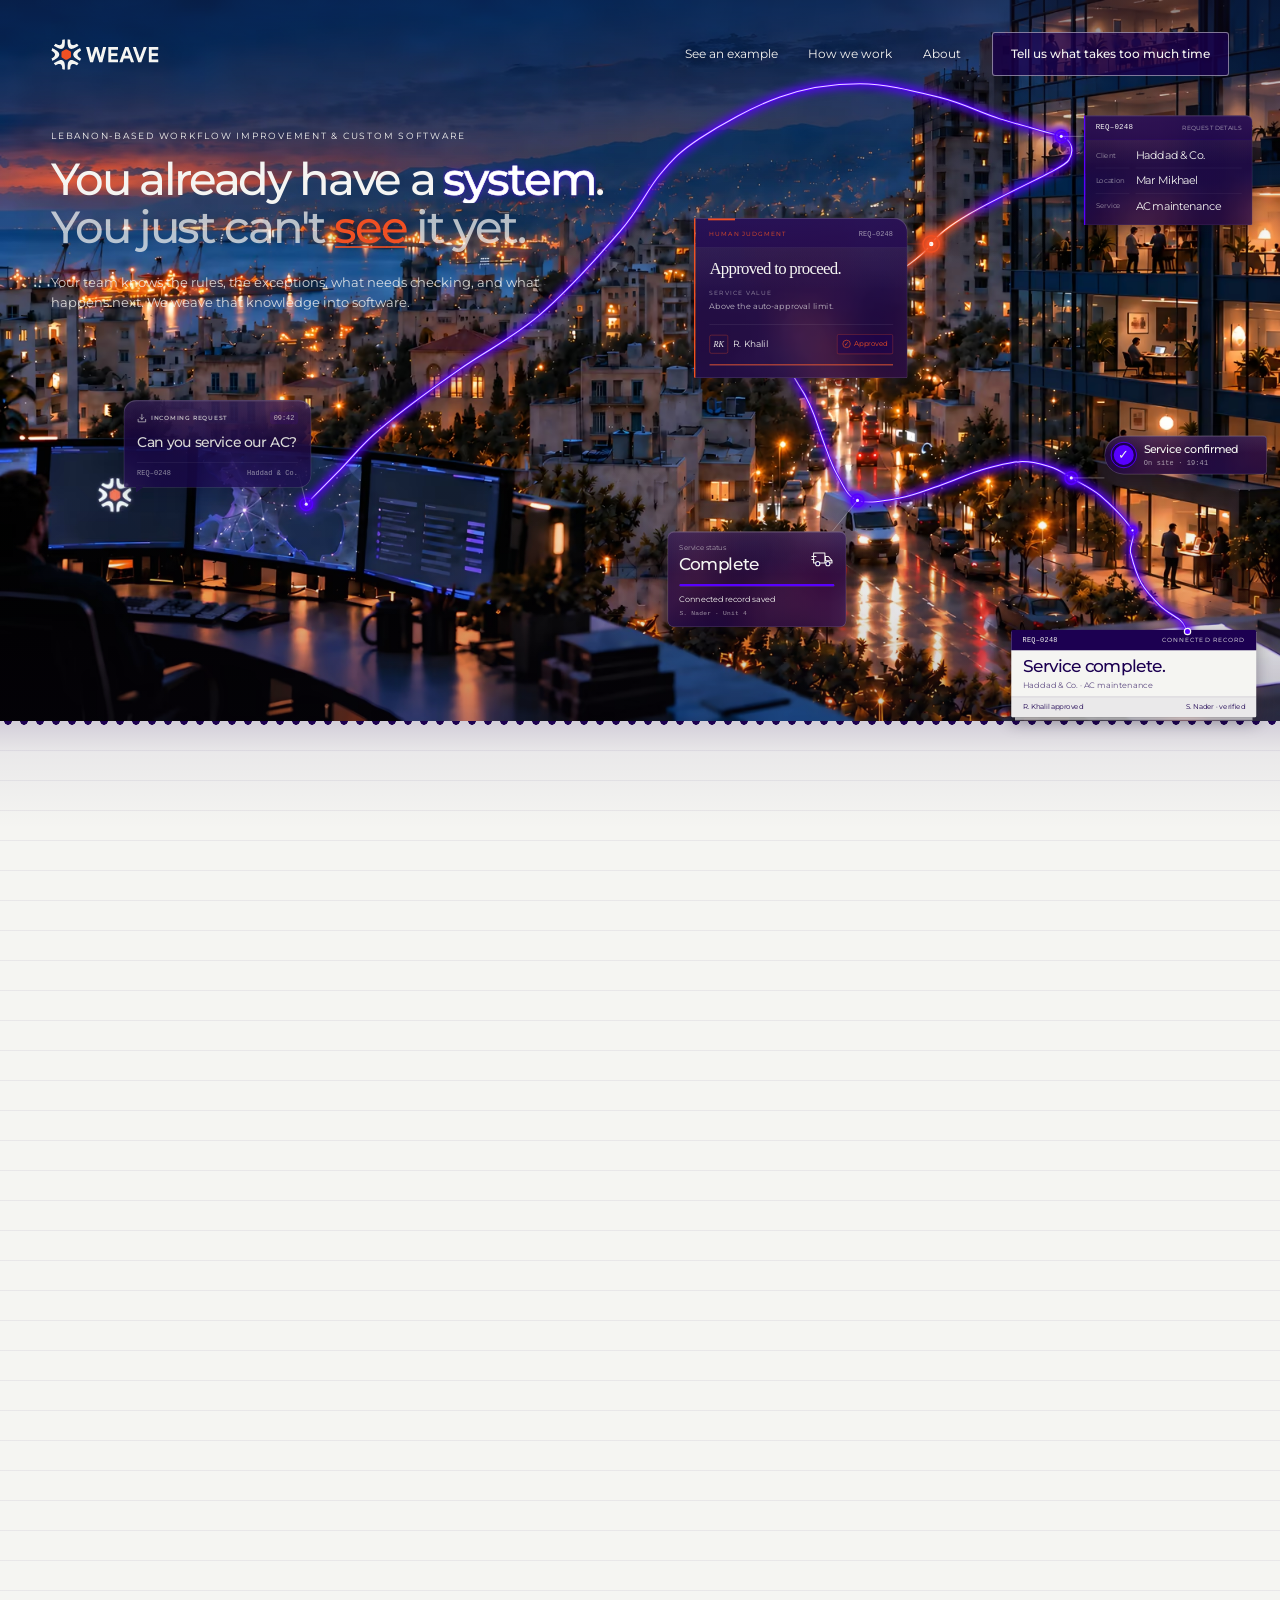
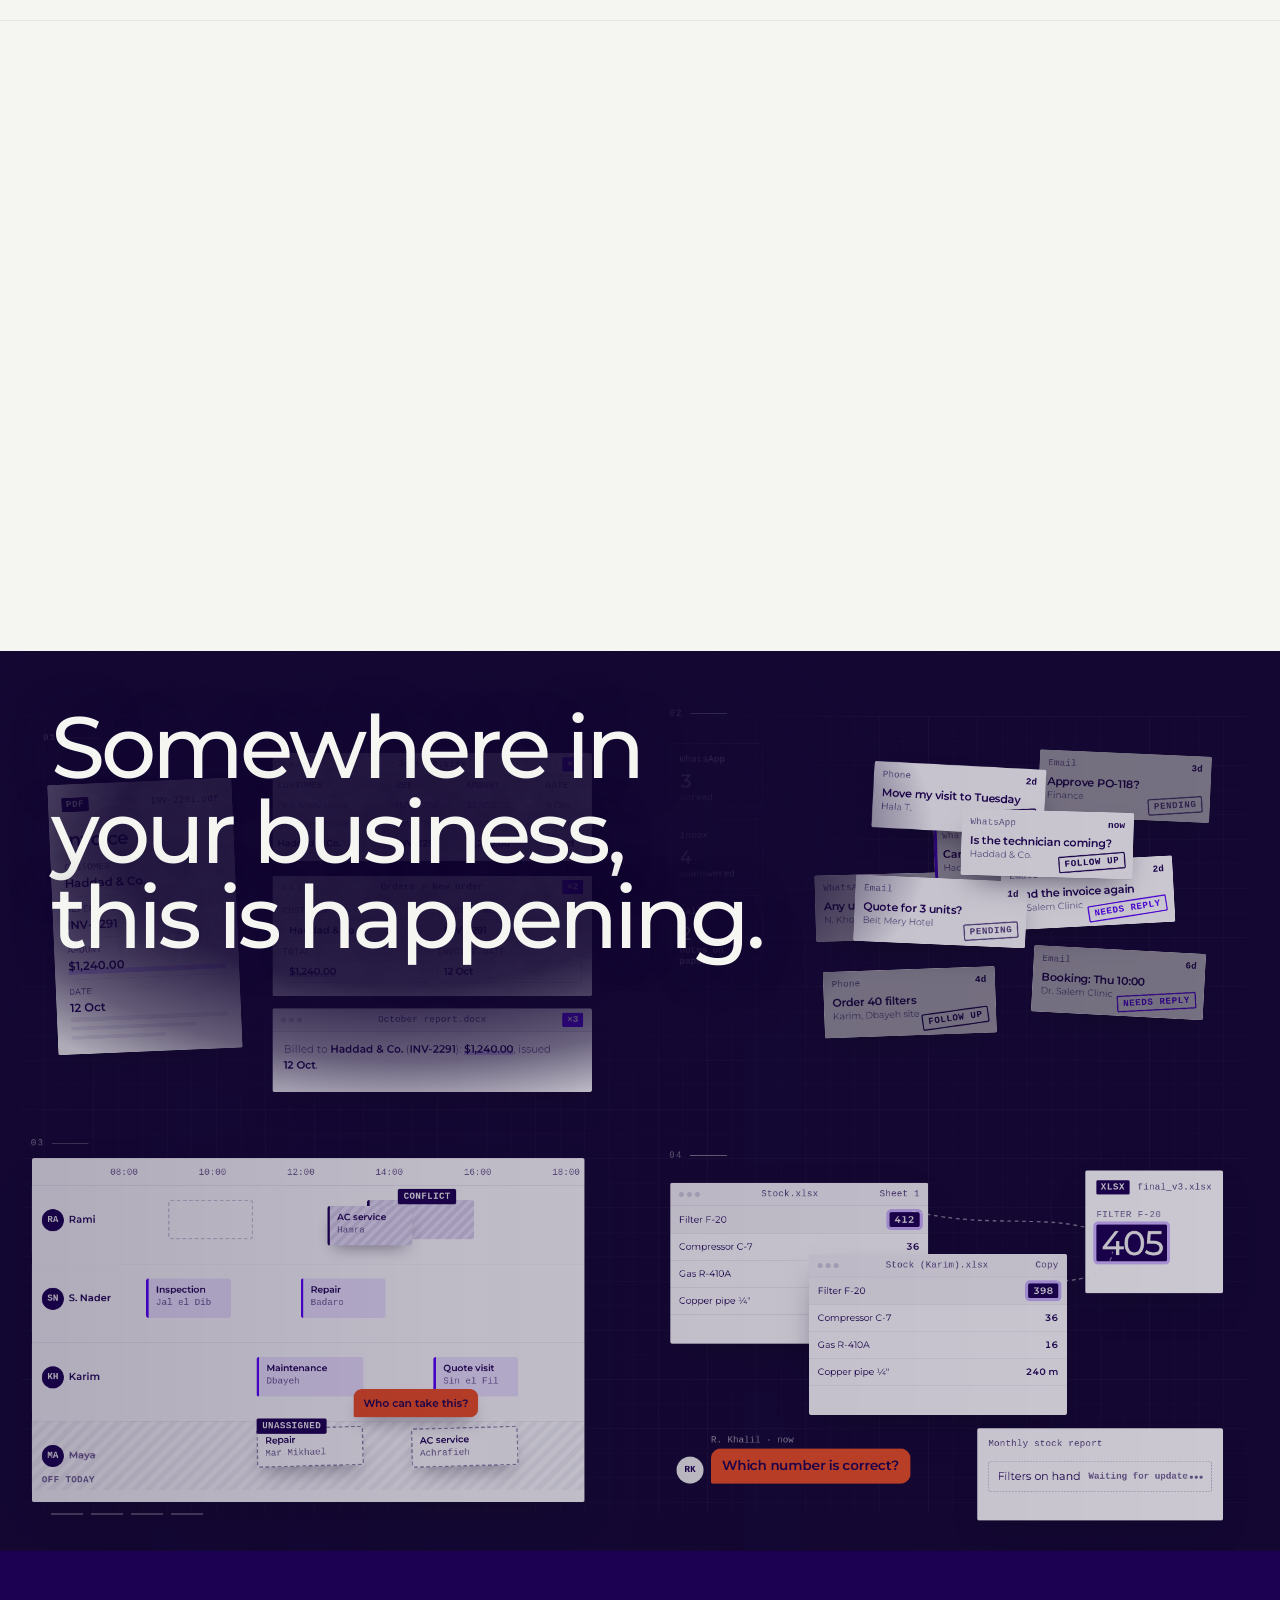
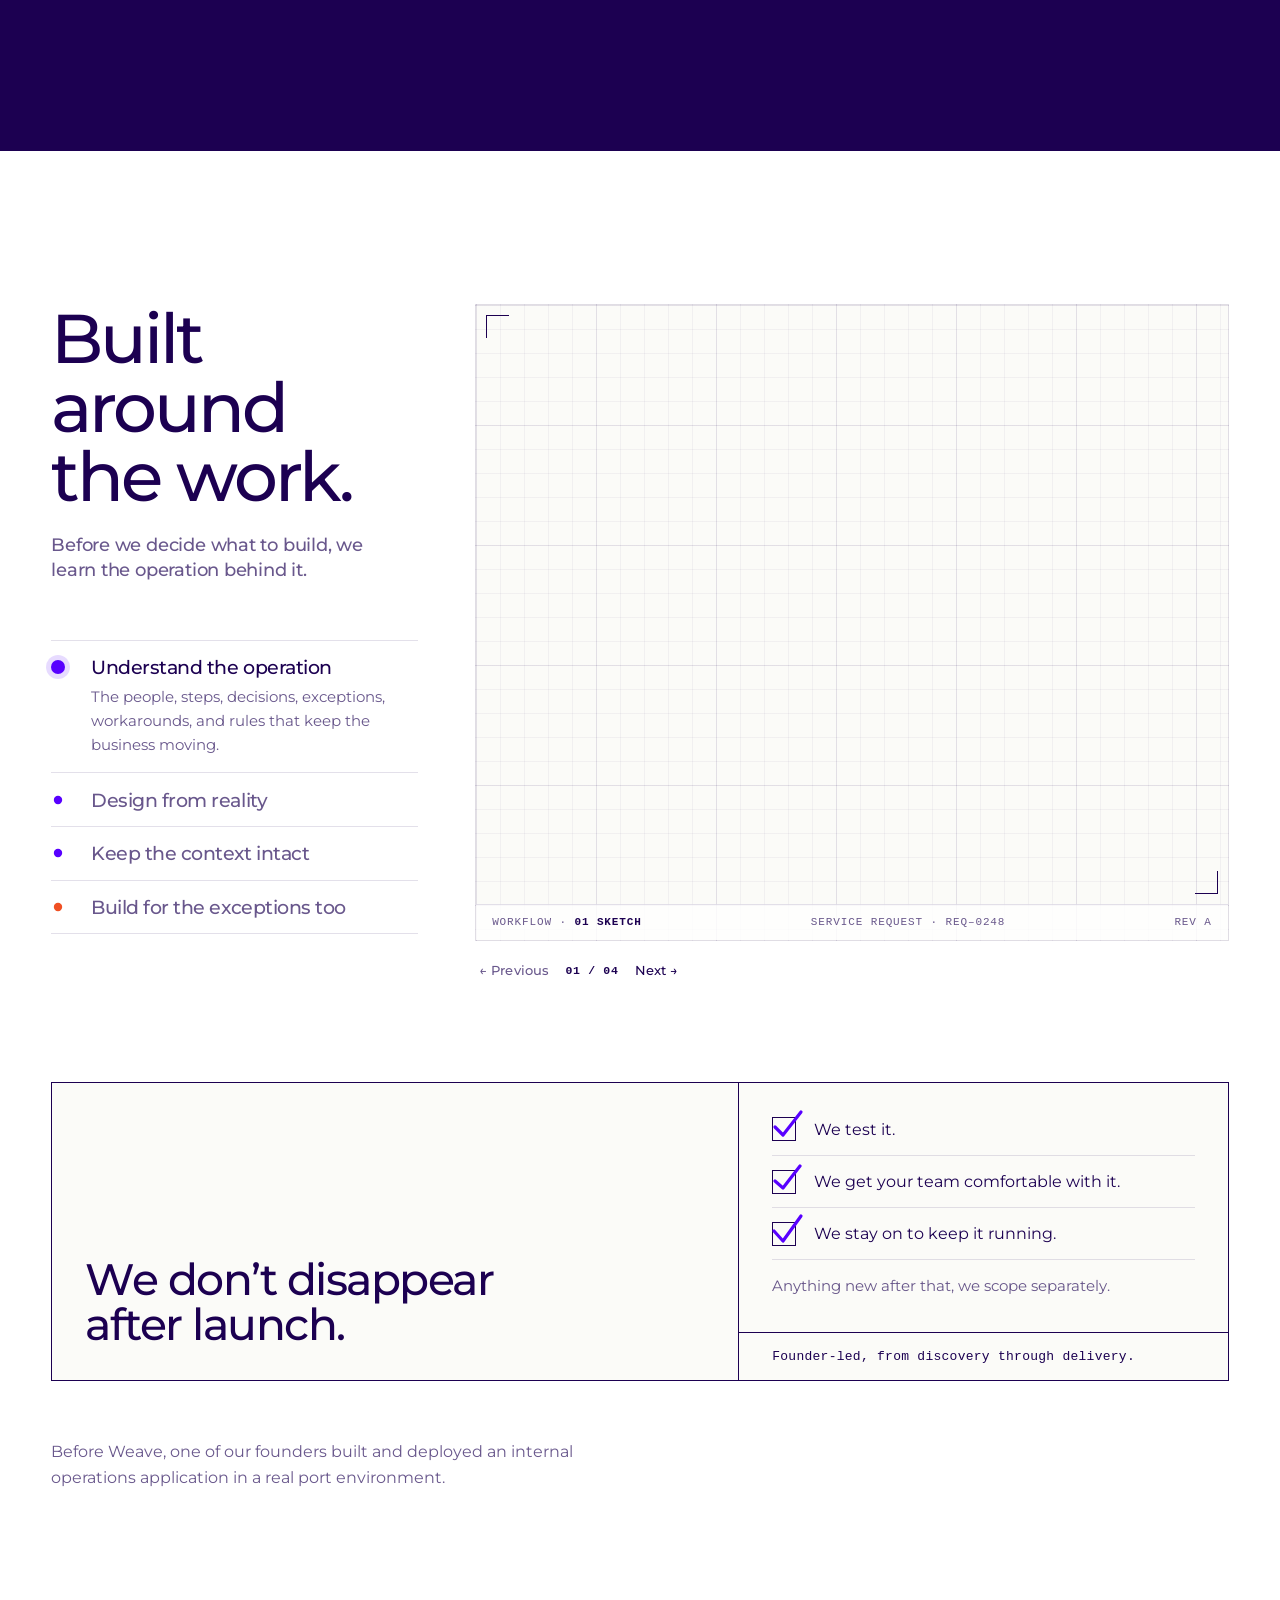
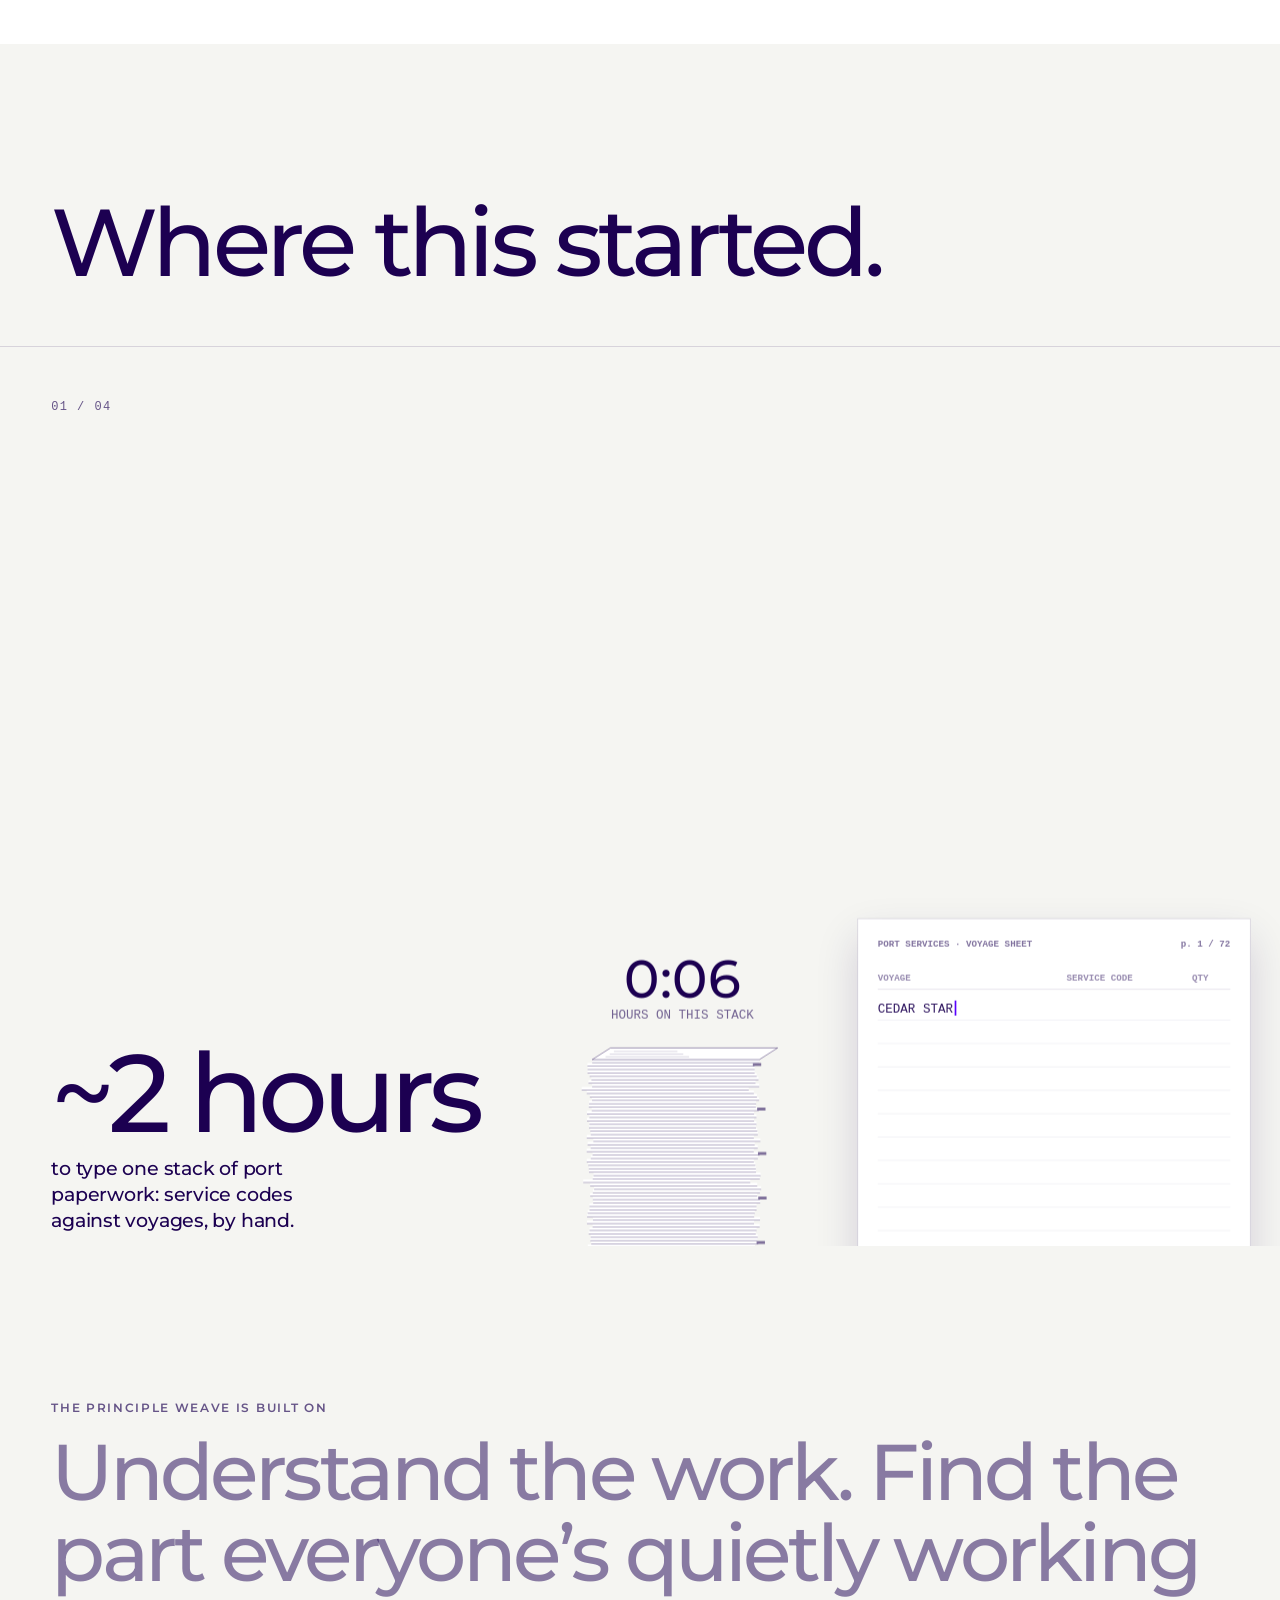
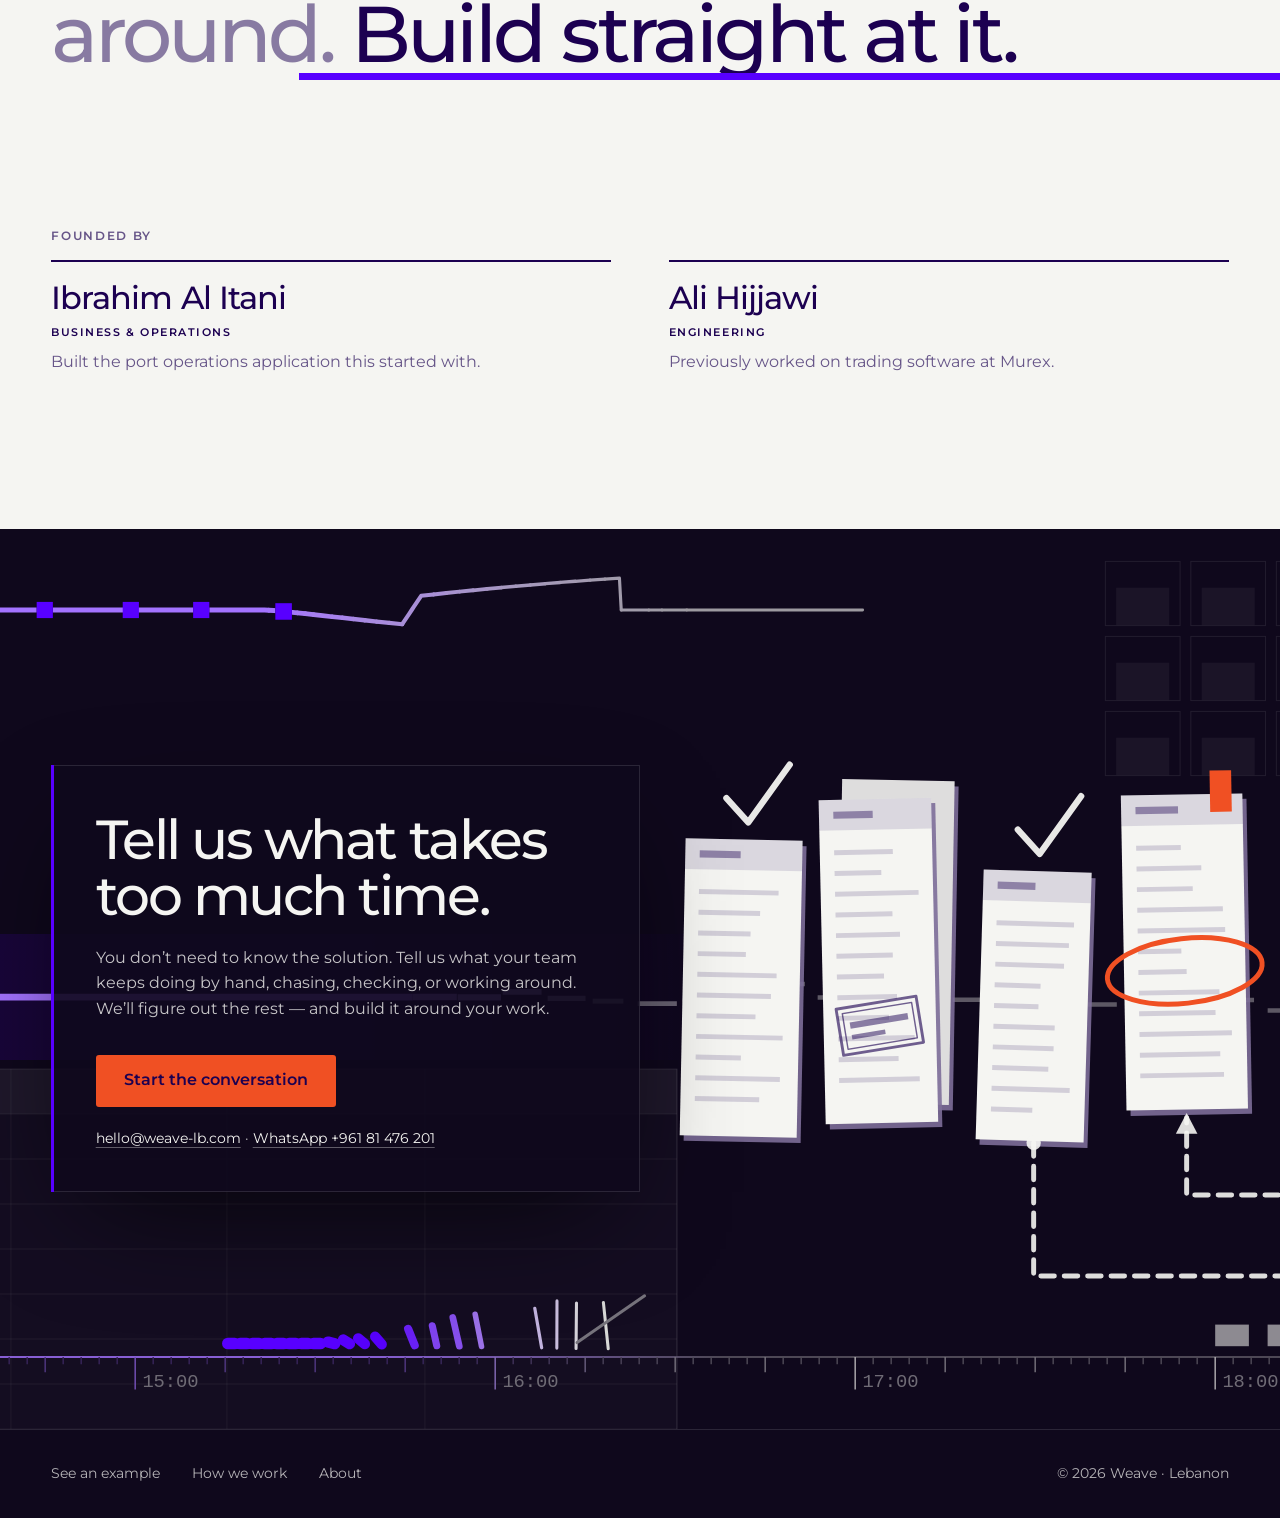
==== index.html @ 65316498 "Publish the homepage with its phone layout Replace index.html with the merged homepage from build/in" ====
<!doctype html>
<html lang="en">
<head>
<meta charset="utf-8">
<meta name="viewport" content="width=device-width, initial-scale=1">
<meta name="theme-color" content="#1C0051">
<link rel="icon" type="image/svg+xml" href="fable/favicon.svg">
<title>Weave — You already have a system.</title>
<meta name="description" content="Your team knows the rules, the exceptions, what needs checking, and what happens next. We weave that knowledge into software.">
<meta property="og:type" content="website">
<meta property="og:url" content="https://weave-lb.com/">
<meta property="og:title" content="Weave — You already have a system.">
<meta property="og:description" content="Your team knows the rules, the exceptions, what needs checking, and what happens next. We weave that knowledge into software.">
<meta property="og:image" content="https://weave-lb.com/fable/og-image.jpg">
<meta property="og:image:width" content="1200">
<meta property="og:image:height" content="630">
<meta property="og:image:alt" content="You already have a system. You just can't see it yet.">
<meta name="twitter:card" content="summary_large_image">
<script>
/* Locked 2048 × 1152 artwork and fragment coordinates.
   One RAF clock: 350ms arrival, 5200ms travel, 1300ms human decision,
   250ms confirmation, 350ms receipt, then a 1000ms completed-record hold.
   It loops: the completed record rests 1600ms more (2.6s complete in all), a 500ms
   reset beat fades the workflow out together, and the cycle replays from 0.
   Node fractions register arrival to the existing path; no geometry changes. */
const WEAVE_CONFIG = {
  // Brand tokens: the single source of truth. Written onto :root at runtime with
  // an "-rgb" channel twin per colour, so alphas (rgb(var(--ink-rgb) / .5)) follow.
  colors:{ink:'#1C0051',paper:'#F5F5F2',sheet:'#FFFFFF',orange:'#F05023',orangeInk:'#BF340D',
    thread:'#5800FF',overlay:'#0F081C'},
  viewBox:{width:2048,height:1152},plateAspect:[2048,1153],
  timing:{arrival:350,travel:5200,approval:1300,confirmation:250,receipt:350,hold:1000,rest:1600,reset:500},
  nodes:{
    workstation:{anchor:[490,806],fraction:0},
    received:{anchor:[1698,218],fraction:.4903},
    approval:{anchor:[1490,390],fraction:.592},
    van:{anchor:[1372,800],fraction:.7737},
    client:{anchor:[1714,764],fraction:.8925},
    verified:{anchor:[1812,848],fraction:.9359},
    record:{anchor:[1898,1006],fraction:1}
  },
  fragments:{
    intake:{node:'workstation',offset:[-292,-167],width:300,dock:[280,119]},
    structured:{node:'received',offset:[36,-34],width:270,dock:[0,34]},
    approval:{node:'approval',offset:[-380,-42],width:342,dock:[342,42]},
    dispatch:{node:'van',offset:[-304,49],width:286,dock:[264,0]},
    verification:{node:'client',offset:[53,-68],width:260,dock:[0,68]},
    record:{node:'record',offset:[-280,0],width:392,dock:[280,0]}
  }
};
</script>
<style>

/* Brand tokens. WEAVE_CONFIG.colors overwrites these at runtime; the values here
   are the no-JS fallback. --overlay shades anything cast onto the photo, so the
   sky stays blue rather than purple. Orange-ink is the small-text orange on paper. */
:root{--ink:#1C0051;--paper:#F5F5F2;--sheet:#FFFFFF;--orange:#F05023;--orange-ink:#BF340D;--thread:#5800FF;--overlay:#0F081C;
  --ink-rgb:28 0 81;--paper-rgb:245 245 242;--sheet-rgb:255 255 255;--orange-rgb:240 80 35;--orange-ink-rgb:191 52 13;--thread-rgb:88 0 255;--overlay-rgb:15 8 28;
  --sans:Montserrat,Helvetica,sans-serif;--mono:ui-monospace,SFMono-Regular,Consolas,'Liberation Mono',monospace;--serif:Georgia,'Times New Roman',serif;
  /* Shared tints, each derived from a token above; sections use them, never re-declare them. */
  --tint-page:#FBFBF8;   /* sheet ~40% toward paper: S3's scanned invoice, S4's drafting sheet and title block */
  --tint-note:#EEE7FF;   /* thread at ~10% on sheet: S4's sticky notes, S3's dragged job */
  --hand:var(--serif);   /* S4's pencil handwriting (drawing only) */
  /* Motion, shared by S2–S5: fades take --dur-fast or --dur, moves and card swaps --dur or --dur-slow. */
  --dur-fast:180ms;--dur:300ms;--dur-slow:450ms;--ease-out:cubic-bezier(.2,.7,.2,1);--ease-inout:cubic-bezier(.45,0,.2,1);
  /* Page grid, shared by every section and the footer. Content sits between two edges:
     --page-gutter from the frame's sides, inside a frame of at most --content-max plus
     two gutters (2560px, the hero's own cap). --page-inset is that edge, for a block
     that spans the page: a side padding, or an offset inside a full-width box. */
  --page-gutter:clamp(16px,4vw,80px);--content-max:2400px;
  --page-inset:max(var(--page-gutter),(100% - var(--content-max)) / 2);
  /* Spacing, applied by relationship rather than by section (see the token table in the report):
     1 label → headline, figure → caption · 2 headline → body, CTA → its supporting line
     3 body → CTA, text → its own figure, between parallel items · 4 a section's heading → its
     content, between content groups, side-by-side columns · 5 between major blocks inside a
     section · 6 section top and bottom. */
  --space-1:clamp(12px,1.2vw,24px);--space-2:clamp(16px,1.6vw,32px);--space-3:clamp(24px,2.6vw,44px);
  --space-4:clamp(40px,4.5vw,80px);--space-5:clamp(64px,7vw,128px);--space-6:clamp(96px,12vw,176px)}
/* Phones: one step tighter between blocks and at section edges. 96px of empty ink or paper
   at every section edge is a third of an SE's screen; 72 still reads as a new section
   (the design system's mobile section padding is 64). */
@media(max-width:767px){:root{--space-5:52px;--space-6:72px}}
/* The site's variable Montserrat, one face for every section (weights 100–900 on the wght
   axis, so nothing is synthesised). It sits beside the page, like fable/, so the relative
   URL resolves wherever the page is served from. */
@font-face{font-family:Montserrat;src:url('fonts/Montserrat-VariableFont_wght.woff2') format('woff2');font-weight:100 900;font-style:normal;font-display:swap}

:where(.hero) *{box-sizing:border-box}
body{margin:0;background:var(--ink);color:var(--paper);font-family:var(--sans);-webkit-font-smoothing:antialiased}

:where(.hero) button{font:inherit;cursor:pointer;-webkit-tap-highlight-color:transparent}

:where(.hero) a:focus-visible,:where(.hero) button:focus-visible{outline:2px solid var(--paper);outline-offset:5px}

.hero{position:relative;max-width:2560px;margin:auto}

:where(.hero) .plate-stage{position:relative;width:100%;aspect-ratio:2048 / 1153;isolation:isolate}

:where(.hero) .plate{position:absolute;inset:0;width:100%;height:100%;display:block}

:where(.hero) .thread-mount,:where(.hero) .thread-mount>svg,:where(.hero) .docks{position:absolute;inset:0;width:100%;height:100%;pointer-events:none}

/* The loop's reset beat fades the whole workflow together (--loop-fade, 1 → 0, set by
   the driver on .hero for ~500ms only): thread, nodes, docks, fragments, the system reveal. */
:where(.hero) .thread-mount{z-index:1;opacity:var(--loop-fade,1)}

:where(.hero) .docks{z-index:2;opacity:var(--loop-fade,1)}

:where(.hero) .dock{fill:none;stroke:var(--paper);stroke-width:1;opacity:0}

:where(.hero) .dock.lit{opacity:.5}

:where(.hero) .dock[data-fragment="approval"]{stroke:var(--orange)}

:where(.hero) .masthead{position:absolute;z-index:4;left:var(--page-inset);top:4.5%;right:var(--page-inset);display:flex;align-items:center;justify-content:space-between}

:where(.hero) .wordmark{width:clamp(82px,8.4vw,172px);height:auto;display:block;color:var(--paper)}

:where(.hero) .wordmark-hex{fill:var(--orange)}
/* Tonal grade: one top-to-bottom gradient laid directly on the plate, under the thread,
   nodes, docks and fragments, so the workflow's light is never dimmed. Atmospheric at the
   top (nav and headline), clear through the middle (the city), deepening gently into the
   page below. Soft stops only, in --overlay, so the photo keeps its colour. */
:where(.hero){--hero-shade:linear-gradient(180deg,
  rgb(var(--overlay-rgb) / .5) 0%,rgb(var(--overlay-rgb) / .38) 6%,rgb(var(--overlay-rgb) / .24) 12%,rgb(var(--overlay-rgb) / .13) 19%,
  rgb(var(--overlay-rgb) / .05) 28%,rgb(var(--overlay-rgb) / 0) 38%,rgb(var(--overlay-rgb) / 0) 64%,
  rgb(var(--overlay-rgb) / .04) 74%,rgb(var(--overlay-rgb) / .1) 84%,rgb(var(--overlay-rgb) / .18) 93%,rgb(var(--overlay-rgb) / .24) 100%)}
:where(.hero) .plate-stage:after{content:'';position:absolute;inset:0;z-index:0;pointer-events:none;background:var(--hero-shade)}

:where(.hero) .site-nav{width:100%;display:flex;align-items:center;gap:clamp(24px,3vw,60px)}

:where(.hero) .brand{display:block;flex:none}

:where(.hero) .nav-links{display:flex;align-items:center;gap:clamp(20px,2.4vw,48px);margin-left:auto}

:where(.hero) .site-nav a{color:var(--paper);text-decoration:none}

:where(.hero) .nav-links>a{font-size:clamp(12px,.9vw,17px);line-height:1.3;padding:12px 0;white-space:nowrap}

:where(.hero) .nav-links>a:not(.nav-cta){text-shadow:0 1px 8px var(--overlay)}

:where(.hero) .nav-links>a:not(.nav-cta):hover{text-decoration:underline;text-underline-offset:5px}

:where(.hero) .nav-links>.nav-cta{padding:13px 18px;border:1px solid rgb(245 245 242 / .48);border-radius:3px;background:rgb(var(--ink-rgb) / .72);font-weight:500}

:where(.hero) .nav-links>.nav-cta:hover{background:var(--paper);color:var(--ink)}

:where(.hero) .menu-toggle{display:none;align-items:center;gap:10px;min-height:44px;padding:10px 12px;color:var(--paper);background:rgb(var(--ink-rgb) / .8);border:1px solid rgb(245 245 242 / .32);border-radius:3px;font-size:12px}

:where(.hero) .menu-icon{width:16px;height:10px;border-top:1px solid currentColor;border-bottom:1px solid currentColor}

:where(.hero) .menu-toggle[aria-expanded="true"] .menu-icon{height:0;border-bottom:0}
/* The bar's WhatsApp link exists for phones only (see "Phones: one bar"). */
:where(.hero) .nav-wa{display:none}

:where(.hero) .intro{position:absolute;z-index:3;left:var(--page-inset);top:18%;width:42%;isolation:isolate}

:where(.hero) .eyebrow{font-size:clamp(9px,.72vw,15px);letter-spacing:.19em;text-transform:uppercase;margin:0 0 var(--space-1)}

:where(.hero) h1{margin:0;font-size:clamp(22px,3.5vw,72px);line-height:1.06;letter-spacing:-.052em;font-weight:500}

:where(.hero) h1 span,:where(.hero) h1 em{display:block;white-space:nowrap}

:where(.hero) h1 em{font-style:normal;color:rgb(245 245 242 / .72)}

:where(.hero) h1 b{font-weight:inherit}
/* The original text holds its place as a ghost. Two identical overlays follow the
   route through a soft, bowed frontier; no text motion or independent clock. */
:where(.hero) h1 .word-system{--system-progress:0;--system-weight:0;--system-pop:0;position:relative;display:inline-block;color:rgb(245 245 242 / .1);transform:scale(calc(1 + var(--system-pop)));transform-origin:50% 65%}

:where(.hero) h1 .word-system .system-reveal,:where(.hero) h1 .word-system .system-edge{position:absolute;inset:0;pointer-events:none;-webkit-mask-image:var(--system-mask);mask-image:var(--system-mask);-webkit-mask-size:calc(200% + 1em) 100%;mask-size:calc(200% + 1em) 100%;-webkit-mask-position:calc((1 - var(--system-progress)) * 100%) 0;mask-position:calc((1 - var(--system-progress)) * 100%) 0;-webkit-mask-repeat:no-repeat;mask-repeat:no-repeat}

:where(.hero) h1 .word-system .system-reveal{color:var(--sheet);text-shadow:0 0 .08em rgb(var(--thread-rgb) / .7),0 0 .28em rgb(var(--thread-rgb) / .45);--system-mask:url("data:image/svg+xml,%3Csvg xmlns='http://www.w3.org/2000/svg' viewBox='0 0 600 120' preserveAspectRatio='none'%3E%3Cdefs%3E%3Cfilter id='soft' x='-30%25' y='-100%25' width='160%25' height='300%25'%3E%3CfeGaussianBlur stdDeviation='12 0'/%3E%3C/filter%3E%3C/defs%3E%3Cpath d='M-80-60H294C278-10 315 18 298 50S286 95 310 150V180H-80Z' fill='white' filter='url(%23soft)'/%3E%3C/svg%3E")}

:where(.hero) h1 .word-system .system-reveal{opacity:var(--loop-fade,1)}

:where(.hero) h1 .word-system .system-edge{color:var(--thread);opacity:calc(min(1,calc(var(--system-progress) * 24),calc((1 - var(--system-progress)) * 24)) * var(--loop-fade,1));--system-mask:url("data:image/svg+xml,%3Csvg xmlns='http://www.w3.org/2000/svg' viewBox='0 0 600 120' preserveAspectRatio='none'%3E%3Cdefs%3E%3Cfilter id='soft' x='-200%25' y='-100%25' width='500%25' height='300%25'%3E%3CfeGaussianBlur stdDeviation='5 0'/%3E%3C/filter%3E%3C/defs%3E%3Cpath d='M294-60C278-10 315 18 298 50S286 95 310 150' fill='none' stroke='white' stroke-width='10' filter='url(%23soft)'/%3E%3C/svg%3E")}
/* Embolden the existing letterforms without changing the headline's spacing. */
:where(.hero) h1 .word-system .system-reveal{-webkit-text-stroke:calc(.014em * var(--system-weight)) currentColor}

.no-js :where(.hero) h1 .word-system{--system-progress:1;--system-weight:1;--system-pop:.015}

:where(.hero) h1 .word-see{position:relative;color:var(--orange);text-shadow:0 1px .25em rgb(var(--overlay-rgb) / .55)}
/* A drawn hairline under "see": static (it never takes part in the loop) and sized in em
   with the headline's clamp, 1px at the smallest. It spans the word's ink, not its box
   (Montserrat 500 at -.052em, measured): the ink starts .016em in (the s's side bearing)
   and ends .018em past the box, which the trailing negative letter-spacing cuts short.
   Its top sits .07em under the baseline (.968em down the content area), inside the
   1.06 line box, which ends .17em under the baseline. */
:where(.hero) h1 .word-see:after{content:'';position:absolute;left:var(--see-ink-l);right:var(--see-ink-r);top:calc(.968em + .07em);height:max(1px,.035em);
  background:rgb(var(--orange-rgb) / .8);pointer-events:none}
:where(.hero) h1 .word-see{--see-ink-l:.016em;--see-ink-r:-.018em}

:where(.hero) .intro .description{margin:var(--space-2) 0 0;font-size:clamp(11px,1.02vw,21px);line-height:1.55;opacity:.84}

:where(.hero) .fragments{position:absolute;inset:0;z-index:3;pointer-events:none}

:where(.hero) .fragment-space{position:absolute;width:2048px;height:1152px;transform-origin:0 0}

:where(.hero) .fragment{position:absolute;left:var(--left);top:var(--top);width:var(--width);font-size:18px;line-height:1.4;opacity:0;visibility:hidden}

:where(.hero) .fragment.is-lit{opacity:calc(var(--reveal,1) * var(--loop-fade,1));visibility:visible}

:where(.hero) .fragment h2,:where(.hero) .fragment p{margin:0}

:where(.hero) .fragment h2{font-size:22px;font-weight:500;line-height:1.25;letter-spacing:-.02em}

:where(.hero) .folio{font:13px/1.3 ui-monospace,SFMono-Regular,Consolas,monospace;letter-spacing:.055em}

:where(.hero) .micro{font-size:12px;letter-spacing:.15em;text-transform:uppercase}
/* Trial: six distinct artifacts, on the original anchors and RAF reveals. *//* Incoming message: a left-hand bubble that arrives once, during the arrival beat. */
:where(.hero) .intake{color:var(--paper);filter:drop-shadow(0 8px 18px rgb(var(--overlay-rgb) / .24))}

:where(.hero) .message{position:relative;background:var(--ink);padding:18px 20px 15px;border:1px solid rgb(var(--thread-rgb) / .32);border-radius:20px 20px 20px 4px;transform:translate(calc((1 - var(--incoming-arrival,1)) * -20px),calc((1 - var(--incoming-arrival,1)) * 4px))}

:where(.hero) .message:after{content:'';position:absolute;left:18px;bottom:-9px;width:16px;height:12px;background:var(--ink);clip-path:polygon(0 0,100% 0,0 100%)}

:where(.hero) .message-top{display:flex;align-items:center;justify-content:space-between;gap:8px;margin-bottom:16px;color:rgb(var(--paper-rgb) / .8)}

:where(.hero) .message-top .micro{display:flex;align-items:center;gap:7px;font-size:10px;letter-spacing:.09em;font-weight:600}

:where(.hero) .incoming-icon{width:16px;height:16px;flex:none}

:where(.hero) .incoming-arrow{transform:translateY(calc((1 - var(--incoming-arrival,1)) * -5px))}

:where(.hero) .message-top .folio{font-size:11px;letter-spacing:0;padding:3px 6px;border-radius:5px;background:rgb(var(--thread-rgb) / .1)}

:where(.hero) .intake h2{font-size:22px;line-height:1.3;letter-spacing:-.025em;text-wrap:balance}

:where(.hero) .message-bottom{display:flex;justify-content:space-between;gap:8px;border-top:1px solid rgb(245 245 242 / .12);padding-top:10px;margin-top:15px;font-size:11px;letter-spacing:.02em;color:rgb(245 245 242 / .62)}

:where(.hero) .intake.is-carried{opacity:calc(var(--reveal,1) * var(--persistence,.88) * var(--loop-fade,1))}
/* Captured fields: a dark filing slip with a violet registration edge. */
:where(.hero) .structured{background:var(--ink);border:1px solid rgb(245 245 242 / .22);border-left:3px solid var(--thread);padding:0 16px 9px;border-radius:0 10px 3px 0;box-shadow:0 8px 18px rgb(var(--overlay-rgb) / .2)}

:where(.hero) .structured .source{display:flex;align-items:center;justify-content:space-between;gap:10px;margin:0 -16px 5px;padding:11px 16px;background:rgb(var(--thread-rgb) / .1);border-bottom:1px solid rgb(var(--thread-rgb) / .25)}

:where(.hero) .structured .source .folio{font-size:12px;color:var(--paper);letter-spacing:.025em}

:where(.hero) .structured .source span:last-child{font-size:9px;letter-spacing:.08em;text-transform:uppercase;color:rgb(245 245 242 / .65)}

:where(.hero) .structured dl{display:grid;grid-template-columns:54px 1fr;column-gap:10px;margin:0}

:where(.hero) .structured dt,:where(.hero) .structured dd{margin:0;padding:8px 0;border-bottom:1px solid rgb(245 245 242 / .09)}

:where(.hero) .structured dt{font-size:11px;align-self:stretch;display:flex;align-items:center;color:rgb(245 245 242 / .55)}

:where(.hero) .structured dd{font-size:17px;letter-spacing:-.02em}

:where(.hero) .structured dt:last-of-type,:where(.hero) .structured dd:last-of-type{border-bottom:0}
/* Human decision: an ink docket, warm edge, personal sign-off and a status stamp. */
:where(.hero) .approval{--decision:var(--orange);background:var(--ink);color:var(--paper);padding:0 22px 19px;border:1px solid rgb(245 245 242 / .18);border-left:3px solid var(--decision);border-radius:3px 22px 3px 3px;box-shadow:0 12px 28px rgb(var(--overlay-rgb) / .34)}

:where(.hero) .approval:before{content:'';position:absolute;top:0;left:20px;width:43px;height:3px;background:var(--decision)}

:where(.hero) .approval .artifact-top{padding:18px 0 14px;display:flex;justify-content:space-between;align-items:center;border-bottom:1px solid rgb(245 245 242 / .14)}

:where(.hero) .approval .artifact-top .micro{color:var(--decision);font-size:10px;letter-spacing:.14em}

:where(.hero) .approval .folio{font-size:11px;letter-spacing:.025em;color:rgb(245 245 242 / .58)}

:where(.hero) .approval h2{margin-top:17px;font:27px/1.15 Georgia,'Times New Roman',serif;letter-spacing:-.045em}

:where(.hero) .rule{margin-top:12px!important;font-size:13px;line-height:1.65;color:rgb(245 245 242 / .73);max-width:250px}

:where(.hero) .rule-label{font-size:10px;letter-spacing:.14em;text-transform:uppercase;color:rgb(245 245 242 / .55)}

:where(.hero) .decision-row{display:flex;align-items:center;justify-content:space-between;gap:10px;margin-top:19px;padding-top:15px;border-top:1px solid rgb(245 245 242 / .14)}

:where(.hero) .approver{display:flex;align-items:center;gap:8px;font-size:14px;white-space:nowrap}

:where(.hero) .initials{font:italic 13px Georgia,serif;color:var(--paper);border:1px solid rgb(var(--orange-rgb) / .45);width:30px;height:30px;display:grid;place-items:center;border-radius:3px}

:where(.hero) .decision{color:var(--decision);font-size:11px;display:flex;align-items:center;gap:6px;white-space:nowrap;border:1px solid rgb(var(--orange-rgb) / .4);background:rgb(var(--orange-rgb) / .02);padding:7px 8px;border-radius:3px}

:where(.hero) .decision-symbol{width:13px;height:13px;border:1px solid currentColor;border-radius:50%;display:grid;place-items:center;font-size:10px;line-height:1}

:where(.hero) .decision-symbol:before{content:'';width:3px;height:3px;border-radius:50%;background:currentColor}

:where(.hero) .decision-track{height:2px;background:rgb(245 245 242 / .1);margin-top:16px;overflow:hidden}

:where(.hero) .decision-track span{display:block;width:100%;height:100%;background:var(--decision);transform:scaleX(var(--decision-progress,0));transform-origin:left}

:where(.hero) .approval[data-state="confirmed"] .decision-symbol:before,:where(.hero) .approval[data-state="approved"] .decision-symbol:before{content:'✓';background:none;width:auto;height:auto}
/* Delivery-style tracker: arrival, route progress and the actual workflow state. */
:where(.hero) .dispatch{padding:17px 18px 14px;background:var(--ink);color:var(--paper);border:1px solid rgb(245 245 242 / .22);border-radius:10px;box-shadow:0 8px 18px rgb(var(--overlay-rgb) / .27)}

:where(.hero) .delivery-head{display:flex;align-items:center;justify-content:space-between;gap:12px}

:where(.hero) .delivery-label{font-size:11px;line-height:1.3;color:rgb(245 245 242 / .58)}

:where(.hero) .dispatch h2{font-size:27px;line-height:1.2;letter-spacing:-.035em;margin:4px 0 0;font-variant-numeric:tabular-nums}

:where(.hero) .delivery-icon{width:38px;height:38px;flex:none;color:var(--paper)}

:where(.hero) .delivery-track{height:4px;margin:15px 0 11px;background:rgb(245 245 242 / .16);border-radius:4px;overflow:hidden}

:where(.hero) .delivery-track-fill{display:block;width:100%;height:100%;background:var(--thread);transform:scaleX(var(--delivery-progress,0));transform-origin:left}

:where(.hero) .delivery-status{font-size:13px;line-height:1.4;letter-spacing:-.015em}

:where(.hero) .dispatch .folio{font-size:10px;letter-spacing:.035em;color:rgb(245 245 242 / .58);margin-top:8px}
/* Verification: a seal and signed proof, rather than another document rectangle. */
:where(.hero) .verification{padding:0}

:where(.hero) .proof{display:flex;gap:11px;align-items:center;background:var(--ink);border:1px solid rgb(245 245 242 / .22);border-radius:40px 8px 8px 40px;padding:9px 12px 9px 9px;box-shadow:0 6px 18px rgb(var(--overlay-rgb) / .25)}

:where(.hero) .proof-mark{width:42px;height:42px;flex:none;border:1px solid var(--thread);border-radius:50%;color:var(--paper);display:grid;place-items:center;background:rgb(var(--thread-rgb) / .22);font-size:21px;box-shadow:inset 0 0 0 4px var(--ink)}

:where(.hero) .verification.is-verified .proof-mark{border-color:var(--thread);background:var(--thread);color:var(--paper)}

:where(.hero) .verification h2{font-size:17px;letter-spacing:-.025em}

:where(.hero) .verification .folio{font-size:11px;letter-spacing:.025em;margin-top:5px;color:rgb(245 245 242 / .62)}
/* Destination: an ink registry header and a retained, layered paper receipt. */
:where(.hero) .record{background:var(--paper);color:var(--ink);padding:0;border-top:2px solid var(--ink);border-radius:4px 4px 2px 2px;box-shadow:0 8px 24px rgb(var(--overlay-rgb) / .35)}

:where(.hero) .record.is-lit{transform:translateY(calc((1 - var(--reveal,1)) * -3px))}

:where(.hero) .record:before{content:'';position:absolute;left:calc(var(--entry) - 4px);top:-5px;width:8px;height:8px;background:var(--thread);border:2px solid var(--paper);border-radius:50%;z-index:1}

:where(.hero) .record:after{content:'';position:absolute;left:6px;right:6px;bottom:-5px;height:4px;background:var(--paper);border-bottom:1px solid rgb(var(--ink-rgb) / .35);opacity:.65}

:where(.hero) .record-top{display:flex;justify-content:space-between;align-items:center;gap:8px;color:var(--paper);background:var(--ink);padding:8px 18px 9px}

:where(.hero) .record-top .folio{font-size:11px;letter-spacing:.04em}

:where(.hero) .record-top .micro{font-size:10px;letter-spacing:.12em}

:where(.hero) .record h2{font-size:27px;letter-spacing:-.035em;margin:9px 18px 3px}

:where(.hero) .record .record-detail{font-size:13px;margin:0 18px;color:rgb(var(--ink-rgb) / .7)}

:where(.hero) .record-trail{display:flex;justify-content:space-between;gap:8px;margin-top:10px;padding:8px 18px;border-top:1px solid rgb(var(--ink-rgb) / .14);background:rgb(var(--ink-rgb) / .05);font-size:11px;color:var(--ink)}

:where(.hero) .transport[hidden]{display:none}

:where(.hero) .transport{display:flex;justify-content:space-between;align-items:center;gap:20px;padding:20px var(--page-inset);font-size:12px;border-top:1px solid rgb(245 245 242 / .12)}

:where(.hero) .transport p{margin:0;opacity:.7}

:where(.hero) .transport button{color:var(--paper);background:none;border:0;border-bottom:1px solid rgb(245 245 242 / .35);padding:10px 0;min-height:44px}

:where(.hero) .transport button:hover{border-color:var(--paper)}

:where(.hero) .sr-only{position:absolute;width:1px;height:1px;overflow:hidden;clip-path:inset(50%);white-space:nowrap}

:where(.hero) .error{padding:20px var(--page-inset);background:var(--paper);color:var(--ink)}
/* The RAF driver owns reveals, node ignition, travel and the final receipt. */
:where(.hero) .thread-mount #line>use{stroke-dasharray:var(--weave-length,1);stroke-dashoffset:var(--weave-length,1)}

body:not(.no-js) :where(.hero) .thread-mount svg:not([data-weave-ready]) #line>use{visibility:hidden}

.no-js :where(.hero) .thread-mount #line>use{stroke-dasharray:none;stroke-dashoffset:0}

:where(.hero) .thread-mount .weave-beat,:where(.hero) .thread-mount #record-spill{opacity:0}

:where(.hero) .thread-mount .weave-beat.lit{opacity:var(--ignition,1)}

:where(.hero) .thread-mount #record-spill.lit{opacity:calc(var(--receipt,1) * .5)}

:where(.hero) .thread-mount .energy{opacity:0}

.no-js :where(.hero) .weave-beat{opacity:1}

.no-js :where(.hero) #record-spill{opacity:.5}

.no-js :where(.hero) .fragments{position:relative;padding:32px var(--page-inset)}

.no-js :where(.hero) .fragment-space{position:relative;width:100%;height:auto;display:grid;gap:28px;justify-content:center}

.no-js :where(.hero) .fragment{position:relative;inset:auto;max-width:100%}

.no-js :where(.hero) .fragment{opacity:1;visibility:visible;transform:none;clip-path:none}

.no-js :where(.hero) .structured dd{clip-path:none}
/* Frosted glass, desktop only. The blur is baked, not a backdrop-filter, so the
   animating thread never re-blurs into the cards. hero-blur.webp spans the whole
   2048 × 1152 fragment space; JS sets --glass-x/y to minus each card's offset in
   that space, and the hero's tonal gradient is repeated in the same frame. */
@media(min-width:1200px){

body:not(.no-js) :where(.hero){--glass-tint:.65;--glass-edge:rgb(var(--paper-rgb) / .2);--glass-rim:rgb(var(--paper-rgb) / .24);
  --glass-sheen:linear-gradient(180deg,rgb(var(--paper-rgb) / .08),rgb(var(--paper-rgb) / 0) 45%)}

body:not(.no-js) :where(.hero) :is(.message,.structured,.approval,.dispatch,.proof){--glass-bg:calc(var(--glass-x,0px) - var(--glass-dx,0px)) calc(var(--glass-y,0px) - var(--glass-dy,0px));border-color:var(--glass-edge);
  box-shadow:inset 0 1px 0 var(--glass-rim),0 10px 26px rgb(var(--overlay-rgb) / .3)}
/* The bubble's drop shadow already comes from its article's filter (it follows the tail). */
body:not(.no-js) :where(.hero) .message{box-shadow:inset 0 1px 0 var(--glass-rim)}
/* The bubble's arrival slide is cancelled in its background, so the scene holds still. */
body:not(.no-js) :where(.hero) .message{--glass-dx:calc((1 - var(--incoming-arrival,1)) * -20px);--glass-dy:calc((1 - var(--incoming-arrival,1)) * 4px)}

body:not(.no-js) :where(.hero) .message:after{--glass-bg:calc(var(--tail-x,0px) - var(--glass-dx)) calc(var(--tail-y,0px) - var(--glass-dy))}

/* Layers, top to bottom: a top-lit sheen, the ink tint, the hero's tonal gradient, the
   blurred plate. The sheen is gone by 45%, so the tail (bottom-left) needs none. */
body:not(.no-js) :where(.hero) :is(.message,.structured,.approval,.dispatch,.proof),body:not(.no-js) :where(.hero) .message:after{
  background:var(--glass-sheen),linear-gradient(rgb(var(--ink-rgb) / var(--glass-tint)) 0 0),var(--hero-shade),url('fable/hero-blur.webp');
  background-origin:border-box;background-repeat:no-repeat;
  background-size:100% 100%,100% 100%,2048px 1152px,2048px 1152px;background-position:0 0,0 0,var(--glass-bg),var(--glass-bg)}

body:not(.no-js) :where(.hero) .message:after{background-image:linear-gradient(transparent 0 0),linear-gradient(rgb(var(--ink-rgb) / var(--glass-tint)) 0 0),var(--hero-shade),url('fable/hero-blur.webp')}

body:not(.no-js) :where(.hero) .structured{border-left-color:var(--thread)}

body:not(.no-js) :where(.hero) .approval{border-left-color:var(--decision)}
/* Denser frosted strips keep the small header labels and the decision chip legible
   over bright windows; on solid ink (below 1200px) they would be invisible anyway. */
body:not(.no-js) :where(.hero) .structured .source{background:rgb(var(--ink-rgb) / .5);border-radius:0 9px 0 0}

body:not(.no-js) :where(.hero) .approval .artifact-top{margin:0 -22px;padding-left:22px;padding-right:22px;background:rgb(var(--ink-rgb) / .5);border-radius:0 21px 0 0}

body:not(.no-js) :where(.hero) .decision{background:rgb(var(--ink-rgb) / .5)}
}
@media(max-width:1199px){

:where(.hero) .masthead{top:7%}

:where(.hero) .intro{top:26%;width:46%}

:where(.hero) .intro .eyebrow,:where(.hero) .intro .description{display:none}

:where(.hero) h1{font-size:clamp(11px,3.5vw,42px)}

:where(.hero) .fragments{position:relative;inset:auto;padding:35px var(--page-inset) 30px}

:where(.hero) .fragment-space{position:relative;width:100%;height:auto;transform:none!important;max-width:600px;margin:auto;display:grid;gap:28px;border-left:1px solid rgb(245 245 242 / .2);padding-left:22px}

:where(.hero) .fragment{position:relative;inset:auto;width:100%;max-width:392px;font-size:18px}

:where(.hero) .fragment:not(.is-lit){opacity:.18;visibility:visible}
/* Stacked, a card never drops below its unlit .18: it brightens from there as it lights,
   and the loop's reset beat returns it there before the cycle restarts. */
:where(.hero) .fragment.is-lit{opacity:max(.18,calc(var(--reveal,1) * var(--loop-fade,1)))}

:where(.hero) .intake{max-width:300px}

:where(.hero) .intake.is-carried{opacity:max(.18,calc(.88 * var(--loop-fade,1)))}

:where(.hero) .structured{max-width:320px}

:where(.hero) .approval{max-width:342px}

:where(.hero) .dispatch{max-width:286px}

:where(.hero) .record{--entry:22px!important}

:where(.hero) .docks{display:none}

:where(.hero) .transport{padding:15px var(--page-inset)}

:where(.hero) .approval h2{font-size:24px}

:where(.hero) .decision-row{gap:10px;flex-wrap:wrap}

:where(.hero) .approval{padding-left:18px;padding-right:18px}

:where(.hero) .record h2{font-size:23px}

:where(.hero) .record-trail{font-size:11px;gap:8px;flex-wrap:wrap}

:where(.hero) .record{padding:0}
}
@media(max-width:767px){

:where(.hero) .plate-stage:has(.nav-links.is-open){z-index:4}

:where(.hero) .masthead{z-index:5}

:where(.hero) .site-nav{position:relative;justify-content:space-between;gap:16px}

:where(.hero) .menu-toggle{display:flex}

:where(.hero) .nav-links{display:none;position:absolute;top:calc(100% + 12px);left:0;right:0;margin:0;padding:12px 18px 18px;align-items:stretch;gap:2px;background:var(--ink);border:1px solid rgb(245 245 242 / .16);border-radius:3px;box-shadow:0 12px 28px rgb(var(--overlay-rgb) / .3)}

:where(.hero) .nav-links.is-open{display:flex;flex-direction:column}

:where(.hero) .nav-links>a{font-size:14px;min-height:44px;display:flex;align-items:center}

:where(.hero) .nav-links>.nav-cta{margin-top:10px;white-space:normal;font-size:13px}

.no-js :where(.hero) .menu-toggle{display:none}

.no-js :where(.hero) .nav-links{display:flex;position:static;flex-direction:column}

.no-js :where(.hero) .site-nav{align-items:flex-start}
}
/* ── Phones: copy first, then the plate ─────────────────────────────────────
   Below 768px the 16:9 plate is only ~220px tall, so the headline laid over it
   shrank to ~13px and met the nav. Here the nav and intro move into normal flow
   above the art; the stage reserves one plate-height under them, and the plate,
   thread and nodes pin to that area at the plate's own ratio, so the thread still
   registers on the photo. Route, nodes and timing are unchanged. */
@media(max-width:767px){

:where(.hero) .plate-stage{aspect-ratio:auto!important;padding-bottom:calc(100% * 1153 / 2048)}

:where(.hero) .plate,:where(.hero) .thread-mount{inset:auto 0 0 0;height:auto;aspect-ratio:2048 / 1153}

:where(.hero) .plate-stage:after{inset:auto 0 0 0;height:auto;aspect-ratio:2048 / 1153}

:where(.hero) .plate{-webkit-mask-image:linear-gradient(180deg,transparent 0,#000 16%);mask-image:linear-gradient(180deg,transparent 0,#000 16%)}
/* The thread is drawn in 2048-wide units; at phone width the strokes thin out below a pixel. */
:where(.hero) .thread-glow{stroke-width:30}

:where(.hero) .thread-core{stroke-width:9}

:where(.hero) .thread-hi{stroke-width:3}

:where(.hero) .thread-mount .energy{stroke-width:5}

:where(.hero) .masthead{position:relative;top:auto;left:auto;right:auto;padding:16px var(--page-inset) 0}

:where(.hero) .intro{position:relative;top:auto;left:auto;width:auto;padding:40px var(--page-inset) 36px}
/* The category line is the page's plainest answer to "what do you do?": it reads at arm's
   length here, not as an 11px whisper above the riddle of the headline. */
:where(.hero) .intro .eyebrow{display:block;font-size:13px;line-height:1.5;letter-spacing:.12em;margin:0 0 18px;opacity:.9;max-width:28em}

:where(.hero) .intro .description{display:block;font-size:16px;line-height:1.55;margin:20px 0 0;max-width:30em}

:where(.hero) h1{font-size:clamp(34px,10.4vw,52px);line-height:1.05}

:where(.hero) h1 span,:where(.hero) h1 em{white-space:normal;text-wrap:balance}
/* On a phone the headline is read before the thread lands, so the 10% ghost (1.2:1) read as a
   hole: "You already have a ." At 50% (4.6:1 as a flat colour, ~3.5:1 measured on the rendered
   glyphs: AA for large text) the word is there from the first frame, still clearly dimmer than
   the line around it, and still lights up when the route reaches the record. */
:where(.hero) h1 .word-system{color:rgb(245 245 242 / .5)}

:where(.hero) .fragments{padding-top:28px}
/* Without JS every card is the finished record's evidence: full strength, not the 18% the
   tablet rule gives an unlit card (it tied with .no-js on specificity and came later). */
.no-js :where(.hero) .fragment:not(.is-lit){opacity:1}
/* The cards' labels, folios and footers were set at 9–11px for the desktop's scaled scene; on
   a phone the cards are full size, so their small print comes up to 12px. */
:where(.hero) .fragment :is(.micro,.folio,.message-bottom,.rule-label,.decision,.delivery-label,.record-trail),
:where(.hero) .structured .source span:last-child,:where(.hero) .structured dt,:where(.hero) .message-top .micro,:where(.hero) .approval .artifact-top .micro{font-size:12px}
}
/* ── Phones: one bar ──────────────────────────────────────────────────────────
   The masthead was the only navigation and it scrolled away with the hero: mid-page there was
   no menu, and the only way to reach Weave was the bottom of the page. With JS (the menu needs
   it) the masthead becomes a fixed 56px bar: logo, WhatsApp (the page's own prefilled message;
   it steps aside while S6's panel, the real CTA, is on screen) and Menu. The bar lives inside
   the plate-stage, so the stage is lifted above the sections for the bar to paint over them;
   the stage's own content never overlaps a later section. Without JS the masthead stays in
   flow with its links open, as before. */
@media(max-width:767px){
:root{--bar:56px}

body:not(.no-js) :where(.hero) .plate-stage{z-index:30;padding-top:var(--bar)}
/* The tablet rule drops the stage to 4 while the menu is open; the bar must stay on top. */
body:not(.no-js) :where(.hero) .plate-stage:has(.nav-links.is-open){z-index:30}

body:not(.no-js) :where(.hero) .masthead{position:fixed;top:0;left:0;right:0;height:var(--bar);padding:0 var(--page-inset);
  background:rgb(var(--ink-rgb) / .97);border-bottom:1px solid rgb(var(--paper-rgb) / .1)}

body:not(.no-js) :where(.hero) .intro{padding-top:32px}

:where(.hero) .site-nav{gap:10px}

:where(.hero) .brand{display:flex;align-items:center;min-height:44px;margin-right:auto}

:where(.hero) .nav-wa{display:inline-flex;align-items:center;min-height:44px;padding:0 14px 0 12px;border:1px solid rgb(var(--paper-rgb) / .48);border-left:3px solid var(--thread);
  border-radius:3px;font-size:14px;font-weight:500;line-height:1.2;white-space:nowrap;transition:opacity var(--dur-fast) ease,visibility 0s}

:where(.hero) .nav-wa.is-away{opacity:0;visibility:hidden;transition:opacity var(--dur-fast) ease,visibility 0s linear var(--dur-fast)}

:where(.hero) .menu-toggle{font-size:13px}
/* The open menu: full-size rows under the bar, from anywhere on the page. */
:where(.hero) .nav-links>a{font-size:16px;min-height:48px}

:where(.hero) .nav-links>.nav-cta{margin-top:12px;padding:12px 16px;font-size:15px}
/* Section jumps land under the bar (the nav script subtracts the same height). */
body:not(.no-js) :is(#example,#how-we-work,#about,#contact){scroll-margin-top:var(--bar)}
/* Without JS the links are always open, so the WhatsApp link would only crowd the logo row. */
.no-js :where(.hero) .nav-wa{display:none}
}
/* ── Phones: the six cards share one place ────────────────────────────────────
   Stacked under the plate, the six cards were a 1,000px column, each waiting at 18% until the
   thread reached it: a reader scrolling early met a column of ghosts that retold S2. With JS and
   motion they share one grid cell: the card the thread reached last holds it (.is-current, from
   the "hero's one card" script), at the driver's own reveal, and the one before fades out. Above
   it, six knots in route order fill with the thread (orange at the human step). Same cards,
   same clock and loop. Reduced motion and no JS keep the column, every card lit.
   The cell is laid out by these media queries, not by the script, and the knots' row is
   reserved in the padding, so the first paint already has the final layout: over a slow
   connection the column would otherwise paint first and collapse when the script arrived. */
@media(max-width:767px) and (prefers-reduced-motion:no-preference){

body:not(.no-js) :where(.hero) .fragments{padding-top:60px}

body:not(.no-js) :where(.hero) .fragment-space{display:grid;gap:0;max-width:400px;margin:0;padding-left:0;border-left:0}
/* The cell is the tallest card's height (the approval); the others sit centred in it, so a
   short card (the 62px seal) reads as held in place rather than followed by a gap. */
body:not(.no-js) :where(.hero) .fragment{grid-area:1 / 1;align-self:center;max-width:none}
/* The approval docket sets that height: a little less air inside it keeps the cell compact. */
body:not(.no-js) :where(.hero) .approval .artifact-top{padding:14px 0 12px}

body:not(.no-js) :where(.hero) .approval h2{margin-top:13px}

body:not(.no-js) :where(.hero) .decision-row{margin-top:14px;padding-top:12px}

body:not(.no-js) :where(.hero) .decision-track{margin-top:12px}

body:not(.no-js) :where(.hero) .fragment:not(.is-current){opacity:0;visibility:hidden;transition:opacity .2s ease,visibility 0s linear .2s}

body:not(.no-js) :where(.hero) .fragment.is-current{opacity:calc(var(--reveal,1) * var(--loop-fade,1));visibility:visible}
/* The knots sit in the 32px the padding above keeps for them. */
:where(.hero) .slot-rail{--k:0;position:absolute;top:28px;left:var(--page-inset);right:var(--page-inset);display:flex;justify-content:space-between;max-width:400px;margin:0;padding:0;list-style:none}

:where(.hero) .slot-rail:before,:where(.hero) .slot-rail:after{content:'';position:absolute;left:6px;top:5px;height:2px;background:rgb(var(--paper-rgb) / .16)}

:where(.hero) .slot-rail:before{right:6px}
/* The thread fills knot to knot as the route lights them (--k: the lit knots, less one). */
:where(.hero) .slot-rail:after{width:calc((100% - 12px) * var(--k) / 5);background:var(--thread)}

:where(.hero) .slot-rail li{position:relative;z-index:1;width:12px;height:12px;border-radius:50%;background:var(--ink);border:2px solid rgb(var(--paper-rgb) / .32)}

:where(.hero) .slot-rail li.is-lit{border-color:var(--thread);background:var(--thread)}

:where(.hero) .slot-rail li[data-human].is-lit{border-color:var(--orange);background:var(--orange)}

:where(.hero) .slot-rail li.is-current{box-shadow:0 0 0 4px rgb(var(--thread-rgb) / .35)}

:where(.hero) .slot-rail li[data-human].is-current{box-shadow:0 0 0 4px rgb(var(--orange-rgb) / .3)}
}
@media(prefers-reduced-motion:reduce){

:where(.hero) *,:where(.hero) *::before,:where(.hero) *::after{animation:none!important;transition:none!important}}


</style>
<style>

/* ═══════════════ S2 · One record (scoped to .s2) ═══════════════
   The finished record, opened on a ledger desk. S1's thread comes down off the
   scene's last node and binds the record: six knots, one per layer, orange
   only where a person stepped in. Crop marks register where the record lands.
   Colour: every value is a site token. On paper the old violets became --ink
   (type, numbers, rules, the record's strip) and the thread stays --thread
   (the binding, its knots and the rail); orange is only the human step. */

:where(.s2) *{box-sizing:border-box}
:where(.s2) .sr-only{position:absolute;width:1px;height:1px;overflow:hidden;clip-path:inset(50%);white-space:nowrap}
:where(.s2) .folio{font-family:var(--mono);letter-spacing:.04em;font-variant-numeric:tabular-nums}
:where(.s2) .micro{font-size:.625em;letter-spacing:.14em;text-transform:uppercase;font-weight:600}

/* ── The desk ────────────────────────────────────────────── */
.s2{--pin:70vh;--dim:.58;--rs:clamp(16px,min(1.16vw,2.1vh),19px);--edge:clamp(16px,1.6vw,32px);
  /* Local tints, each declared once. */
  --muted:rgb(var(--ink-rgb) / .68);                          /* --ink at 68%: field labels, caption, marginalia */
  --deck:color-mix(in srgb,var(--paper) 70%,var(--sheet));    /* --paper over --sheet: the tone under the pinned deck */
  position:relative;max-width:2560px;margin:auto;background:var(--paper);color:var(--ink);
  font-family:var(--sans);font-weight:400;-webkit-font-smoothing:antialiased}
/* Where the dark scene ends, the paper starts on a tear-off perforation, in
   the scene's shade. */
.s2:before{content:'';position:absolute;left:0;right:0;top:0;height:clamp(72px,12vh,150px);pointer-events:none;
  background:radial-gradient(circle at 50% 0,var(--ink) 0 3.5px,transparent 4px) 0 0/16px 8px repeat-x,
    linear-gradient(rgb(var(--ink-rgb) / .16),rgb(var(--ink-rgb) / .05) 30%,rgb(var(--ink-rgb) / 0))}
/* Ledger rules: the frame carries them, so they hold still while the record is pinned. */
:where(.s2) .s2-frame{--rule:30px;position:relative;padding:var(--space-6) var(--page-inset);
  background:repeating-linear-gradient(180deg,transparent 0 calc(var(--rule) - 1px),rgb(var(--ink-rgb) / .055) calc(var(--rule) - 1px) var(--rule))}
:where(.s2) .s2-inner{position:relative;max-width:800px;margin:auto}
:where(.s2) .s2-figure{position:relative;margin:0;min-width:0}
:where(.s2) .s2-title{margin:0 0 var(--space-4);font-size:clamp(31px,4.3vw,60px);line-height:1.04;letter-spacing:-.045em;font-weight:500;color:var(--ink)}
:where(.s2) .s2-title span{display:block}
:where(.s2) .caption{margin:var(--space-1) 2px 0;font-size:11.5px;line-height:1.4;letter-spacing:.02em;color:var(--muted);text-align:right}

/* ── The record: S1's final card, opened ─────────────────── */
:where(.s2) .record{--gutter:2.75em;--key:8.5em;
  position:relative;font-size:var(--rs);line-height:1.4;background:var(--sheet);color:var(--ink);
  border-top:2px solid var(--ink);border-radius:4px 4px 2px 2px;
  box-shadow:0 0 0 1px rgb(var(--ink-rgb) / .09),0 1px 2px rgb(var(--ink-rgb) / .04),0 8px 24px -12px rgb(var(--ink-rgb) / .12)}
/* The retained sheets beneath: every layer is kept, not thrown away. */
:where(.s2) .record:after{content:'';position:absolute;inset:0;border-radius:inherit;pointer-events:none;opacity:var(--m,1);
  box-shadow:0 .42em 0 -.2em var(--sheet),0 .42em 0 -.14em rgb(var(--ink-rgb) / .12),0 .84em 0 -.42em var(--sheet),0 .84em 0 -.36em rgb(var(--ink-rgb) / .09)}
:where(.s2) .record-top{display:flex;justify-content:space-between;align-items:center;gap:12px;background:var(--ink);color:var(--paper);padding:.55em 1.75em .6em var(--gutter)}
:where(.s2) .record-top .folio{font-size:.75em;line-height:1.3}
:where(.s2) .record-top .micro{font-size:.66em;letter-spacing:.13em}
:where(.s2) .record-head{display:flex;justify-content:space-between;align-items:baseline;gap:8px 20px;flex-wrap:wrap;padding:.85em 1.75em .8em var(--gutter)}
:where(.s2) .record-head h3{margin:0;font-size:1.6em;line-height:1.1;letter-spacing:-.035em;font-weight:500}
:where(.s2) .record-head p{margin:0;font-size:.875em;color:rgb(var(--ink-rgb) / .7)}

/* ── Layers: key, the locked sentence, then its evidence ──── */
:where(.s2) .layers{position:relative;list-style:none;margin:0;padding:0}
:where(.s2) .layer{--knot:2.6em;position:relative;display:grid;grid-template-columns:var(--key) minmax(0,1fr);grid-template-areas:"key line" "key body";
  column-gap:1.25em;row-gap:1.05em;padding:1.5em 1.75em 1.65em var(--gutter);border-top:1px solid rgb(var(--ink-rgb) / .11)}
:where(.s2) .layer[data-layer="4"]{grid-template-areas:"key body";padding-top:1.9em;padding-bottom:2em;border-top-color:rgb(var(--orange-rgb) / .4)}
:where(.s2) .layer-key{grid-area:key;display:flex;flex-direction:column;align-items:flex-start;gap:.55em}
:where(.s2) .layer-key .num{font:200 2.2em/1 var(--sans);letter-spacing:-.04em;color:var(--ink)}
:where(.s2) .layer[data-layer="4"] .num{color:var(--orange-ink)}
:where(.s2) .layer-key h4{margin:0;font-size:.66em;line-height:1.5;letter-spacing:.1em;text-transform:uppercase;font-weight:600}
:where(.s2) .line{grid-area:line;margin:0;max-width:30em;font-size:1.32em;line-height:1.32;letter-spacing:-.022em;font-weight:500;text-wrap:pretty}
:where(.s2) .layer-body{grid-area:body;min-width:0;padding-top:.9em;border-top:1px solid rgb(var(--ink-rgb) / .1)}
:where(.s2) .layer[data-layer="4"] .layer-body{padding-top:0;border-top:0}
/* The face (key, sentence, evidence) is a box only on the pinned card, where it fades as one. */
:where(.s2) .layer-face{display:contents}
:where(.s2) .field{display:block;font-size:.625em;letter-spacing:.12em;text-transform:uppercase;font-weight:600;color:var(--muted);margin-bottom:.35em}
:where(.s2) .layer p,:where(.s2) .layer dl,:where(.s2) .layer dd,:where(.s2) .layer ul,:where(.s2) .layer ol{margin:0}
:where(.s2) .glyph{font-family:'Segoe UI Symbol','Apple Symbols','DejaVu Sans',var(--sans);color:var(--ink);font-weight:600}

/* The binding (open document): one thread down the gutter, a knot per layer. */
:root:not(.s2-pin) :where(.s2) .layer:before{content:'';position:absolute;left:calc(var(--gutter) / 2 - 1px);top:0;bottom:0;width:2px;background:var(--thread)}
:root:not(.s2-pin) :where(.s2) .layer:first-child:before{top:var(--knot)}
:root:not(.s2-pin) :where(.s2) .layer:last-child:before{bottom:auto;height:var(--knot)}
:root:not(.s2-pin) :where(.s2) .layer[data-layer="4"]:before{background:linear-gradient(var(--thread),var(--orange) var(--knot),var(--thread) calc(var(--knot) * 2.4))}
:root:not(.s2-pin) :where(.s2) .layer:after{content:'';position:absolute;left:calc(var(--gutter) / 2 - .34em);top:calc(var(--knot) - .34em);width:.68em;height:.68em;
  border-radius:50%;background:var(--sheet);border:2px solid var(--thread)}
:root:not(.s2-pin) :where(.s2) .layer[data-layer="4"]:after{border-color:var(--orange);background:var(--orange)}
:root:not(.s2-pin) :where(.s2) .layer:last-child:after{background:var(--thread);box-shadow:0 0 0 3px rgb(var(--thread-rgb) / .16)}

/* 01 · What came in */
:where(.s2) .intake-meta{display:flex;align-items:baseline;gap:.75em;flex-wrap:wrap}
:where(.s2) .intake-meta .field{display:inline;margin:0}
:where(.s2) .intake-meta .folio{font-size:.8em;color:var(--muted)}
:where(.s2) .said{margin:.55em 0 0;display:flex;align-items:baseline;gap:.75em}
:where(.s2) .said .field{display:inline;margin:0;flex:none}
:where(.s2) .said q{font:1.3em/1.2 var(--serif);letter-spacing:-.02em;quotes:'“' '”'}

/* 02 · What the system understood */
:where(.s2) .fields{display:grid;grid-template-columns:repeat(4,auto);justify-content:space-between;gap:.4em 1em}
:where(.s2) .fields dd{font-size:1em;letter-spacing:-.015em;white-space:nowrap}

/* 03 · What the rules did */
:where(.s2) .checks{list-style:none;padding:0;display:flex;flex-wrap:wrap;gap:.3em 1.1em;font-size:.9em}
:where(.s2) .checks li{display:flex;gap:.45em;align-items:baseline;white-space:nowrap}
:where(.s2) .exception{display:flex;align-items:baseline;gap:.35em .6em;flex-wrap:wrap;margin-top:.65em;padding:.55em .8em .55em .75em;
  border-left:2px solid var(--ink);background:rgb(var(--ink-rgb) / .045);font-size:.9em}
:where(.s2) .exception .route{color:var(--ink);font-weight:600;white-space:nowrap}
:where(.s2) .exception .xref{margin-left:auto;font-size:.8em;color:var(--ink);white-space:nowrap}

/* 04 · Where a person stepped in: no sentence; the signature and stamp are the page. */
:where(.s2) .decision{display:grid;grid-template-columns:minmax(0,1fr) auto;grid-template-areas:"sig verdict" "who verdict";align-items:end;gap:.75em 1.5em}
:where(.s2) .signature{grid-area:sig;padding:0 1.5em .14em 0;border-bottom:1px solid rgb(var(--ink-rgb) / .3)}
:where(.s2) .signature .name{font:italic 2.4em/1.05 var(--serif);letter-spacing:-.02em}
:where(.s2) .signed{grid-area:who;display:flex;align-items:center;gap:.75em}
:where(.s2) .initials{width:2.3em;height:2.3em;display:grid;place-items:center;flex:none;font:italic .9em var(--serif);border:1px solid var(--orange);border-radius:3px;color:var(--ink)}
:where(.s2) .signed .micro{color:var(--orange-ink);font-size:.66em}
/* The stamp is inked on: double rule, slight angle, open over the line it lands on. */
:where(.s2) .verdict{grid-area:verdict;align-self:center;display:flex;flex-direction:column;align-items:center;gap:.55em}
:where(.s2) .stamp{display:inline-flex;align-items:center;gap:.5em;padding:.6em 1.05em .6em .95em;border:2px solid var(--orange);outline:1px solid rgb(var(--orange-rgb) / .6);outline-offset:-6px;border-radius:4px;
  color:var(--orange-ink);font-size:1em;letter-spacing:.16em;text-transform:uppercase;font-weight:700;transform:rotate(-4deg)}
:where(.s2) .stamp .glyph{color:inherit}
:where(.s2) .verdict time{font-size:.9em;color:var(--orange-ink)}

/* 05 · What happened next */
:where(.s2) .steps{list-style:none;padding:0;display:flex;flex-wrap:wrap;align-items:baseline;gap:.4em 0;font-size:.95em}
:where(.s2) .steps li{display:flex;align-items:baseline;gap:.45em;white-space:nowrap}
:where(.s2) .steps li:not(:last-child):after{content:'→' / '';color:var(--ink);margin:0 .55em}
:where(.s2) .steps .field{display:inline;margin:0}
:where(.s2) .steps .folio{font-size:.9em}
:where(.s2) .steps .done{font-weight:700}

/* 06 · What remains: S1's trail strip, extended into the whole history. */
:where(.s2) .timeline{list-style:none;padding:0;display:grid;grid-template-columns:repeat(7,minmax(0,1fr));position:relative;font-size:.85em;line-height:1.2}
:where(.s2) .timeline li{position:relative;display:flex;flex-direction:column;min-width:0}
:where(.s2) .timeline li:not(:last-child):before{content:'';position:absolute;left:0;right:0;top:1.8em;height:2px;margin-top:-1px;background:rgb(var(--ink-rgb) / .4)}
:where(.s2) .timeline time{display:block;height:1.2em;color:var(--ink)}
:where(.s2) .timeline li span:last-child{margin-top:1.25em}
:where(.s2) .timeline li:after{content:'';position:absolute;left:0;top:1.5em;width:2px;height:.6em;background:var(--ink)}
:where(.s2) .timeline .human:after,:where(.s2) .timeline .end:after{top:1.52em;width:.56em;height:.56em;border-radius:50%}
:where(.s2) .timeline .human:after{background:var(--orange)}
:where(.s2) .timeline .end span{font-weight:700}

/* Desktop and pinned-only furniture. */
:where(.s2) :is(.s2-thread,.s2-rail,.s2-margin){display:none}

/* ── Open document on desktop (reduced motion, short screens) ── */
@media (min-width:1200px){
  :where(.s2) .s2-frame{padding:0 var(--page-inset)}
  :where(.s2) .s2-inner{max-width:1040px;padding:var(--space-6) 0}
  /* Crop marks register the record on the desk; marginalia run up its edge. */
  :where(.s2) .s2-figure:before{--co:30px;--cl:16px;--cm:rgb(var(--ink-rgb) / .42);content:'';position:absolute;inset:calc(-1 * var(--co));pointer-events:none;
    background:linear-gradient(var(--cm),var(--cm)) 0 var(--co)/var(--cl) 1px no-repeat,linear-gradient(var(--cm),var(--cm)) var(--co) 0/1px var(--cl) no-repeat,
      linear-gradient(var(--cm),var(--cm)) 100% var(--co)/var(--cl) 1px no-repeat,linear-gradient(var(--cm),var(--cm)) calc(100% - var(--co)) 0/1px var(--cl) no-repeat,
      linear-gradient(var(--cm),var(--cm)) 0 calc(100% - var(--co))/var(--cl) 1px no-repeat,linear-gradient(var(--cm),var(--cm)) var(--co) 100%/1px var(--cl) no-repeat,
      linear-gradient(var(--cm),var(--cm)) 100% calc(100% - var(--co))/var(--cl) 1px no-repeat,linear-gradient(var(--cm),var(--cm)) calc(100% - var(--co)) 100%/1px var(--cl) no-repeat}
  :where(.s2) .s2-margin{display:block;position:absolute;left:-30px;top:100%;margin:0;padding-left:44px;transform:rotate(-90deg);transform-origin:0 0;
    font:10.5px/1 var(--mono);letter-spacing:.14em;text-transform:uppercase;white-space:nowrap;color:var(--muted)}
}

/* ── Pinned record (desktop, JS, motion allowed) ─────────────
   The record sits centred at 80% of the screen, type scaled with it. Its body
   holds the six layers as a deck of cards. Scroll only opens it; the reader
   picks the card, the cards above lift off and it takes the top. */
.s2-pin .s2{--box:.8;--rs:calc(var(--box) * clamp(17px,min(1.3vw,2.4vh),30px));height:calc(100vh + var(--pin))}
.s2-pin :where(.s2) .s2-frame{position:sticky;top:0;height:100vh;padding:var(--edge);display:grid;place-items:center}
.s2-pin :where(.s2) .s2-inner{max-width:none;width:calc(var(--box) * 100%);height:calc(var(--box) * 100%);padding:0}
.s2-pin :where(.s2) .s2-figure{height:100%}
.s2-pin :where(.s2) .s2-figure .record{--gutter:3.5em;height:100%;display:flex;flex-direction:column}
.s2-pin :where(.s2) .s2-figure .record-top{padding-right:var(--gutter)}
.s2-pin :where(.s2) .s2-figure .record-head{position:relative;z-index:1;flex:none;padding-right:var(--gutter);box-shadow:0 1px 0 rgb(var(--ink-rgb) / .11)}
/* A soft paper tone under the deck, so white cards read as cards. */
.s2-pin :where(.s2) .layers-window{position:relative;flex:1;min-height:0;overflow:hidden;background:var(--deck)}
.s2-pin :where(.s2) .s2-figure .layers{position:absolute;inset:0}

/* The heading holds the empty body between the landing and the first card. */
.s2-pin :where(.s2) .s2-title{position:absolute;z-index:2;left:0;right:0;top:var(--body-top);height:var(--body-h);margin:0;
  display:flex;flex-direction:column;justify-content:center;padding:0 calc(var(--rs) * 3.5) calc(var(--rs) * 1.2);
  font-size:calc(var(--rs) * 4);pointer-events:none;opacity:0;transform:translate3d(0,.3em,0);
  transition:opacity var(--dur) ease,transform var(--dur-slow) var(--ease-inout)}
.s2-pin .s2[data-stage="lead"] .s2-title{opacity:1;transform:none;transition:opacity var(--dur) ease .08s,transform var(--dur-slow) var(--ease-out) .08s}
.s2-pin .s2[data-stage="deck"] .s2-title{transform:translate3d(0,-.4em,0)}

/* Every card has the same size and spot. Slots (set by JS):
   0 = on top · 1, 2 = next in the deck, peeking out below · rest = hidden in
   the deck · past = lifted off · waiting = the deck before it is dealt.
   A swap settles in ~250ms, entirely on the compositor: cards move by 2D
   transform and opacity, each face fades as one layer, and nothing animates a
   paint property (shadow, colour, background), so no frame waits on the main
   thread or repaints a card. Input retargets whatever is in flight. Only the
   cards that can move next (slots 0–2, and the lifted ones) keep a layer.
   The swap's clock, shared by the deck and the rail: cards settle in --swap; the
   read page rises for --lift-move and is gone by --lift-fade; the face fades
   for --face, from --face-in. */
.s2-pin :where(.s2) .s2-figure{--settle:cubic-bezier(.22,1,.36,1);--lift:cubic-bezier(.3,.7,.4,1);
  --swap:250ms;--lift-move:200ms;--lift-fade:140ms;--face:160ms;--face-in:40ms}
.s2-pin :where(.s2) .s2-figure .layer{--ls:1.5;position:absolute;font-size:calc(var(--ls) * 1em);container-type:size;
  top:6.5%;bottom:calc(6.5% + 1.5em);left:calc(var(--gutter) / var(--ls));right:calc(var(--gutter) / var(--ls));
  display:flex;flex-direction:column;padding:1.2em 1.9em 1.3em;
  background:var(--sheet);border:1px solid rgb(var(--ink-rgb) / .08);border-radius:.45em;pointer-events:none;
  transform-origin:50% 100%;z-index:3;opacity:0;transform:translate(0,2.7em) scale(.85);
  box-shadow:0 1px 2px rgb(var(--ink-rgb) / .05),0 8px 20px -12px rgb(var(--ink-rgb) / .16);
  transition:transform var(--swap) var(--settle),opacity var(--swap) var(--ease-out)}
.s2-pin :where(.s2) .s2-figure .layer:is([data-slot="0"],[data-slot="1"],[data-slot="2"],[data-slot="past"]){will-change:transform,opacity}
/* The lifted shadow is drawn once, on its own layer, and only fades: its blur is never repainted. */
.s2-pin :where(.s2) .s2-figure .layer:after{content:'';position:absolute;inset:-1px;z-index:-1;border-radius:inherit;pointer-events:none;
  box-shadow:0 20px 44px -20px rgb(var(--ink-rgb) / .3);opacity:0;transition:opacity var(--swap) var(--ease-out)}
.s2-pin :where(.s2) .s2-figure .layer:is([data-slot="0"],[data-slot="1"],[data-slot="2"],[data-slot="past"]):after{will-change:opacity}
.s2-pin :where(.s2) .s2-figure .layer:is([data-slot="0"],[data-slot="past"]):after{opacity:1}
/* A short accent on each card's top edge, in the thread; orange where a person stepped in. */
.s2-pin :where(.s2) .s2-figure .layer:before{content:'';position:absolute;top:-1px;left:1.9em;width:1.6em;height:3px;background:var(--thread)}
.s2-pin :where(.s2) .s2-figure .layer[data-layer="4"]:before{background:var(--orange)}
.s2-pin :where(.s2) .s2-figure .layer[data-slot="0"]{z-index:6;opacity:1;transform:none;pointer-events:auto}
.s2-pin :where(.s2) .s2-figure .layer[data-slot="1"]{z-index:5;opacity:1;transform:translate(0,.75em) scale(.96)}
.s2-pin :where(.s2) .s2-figure .layer[data-slot="2"]{z-index:4;opacity:.75;transform:translate(0,1.5em) scale(.92)}
/* The read page is peeled up off the deck, tipping as it rises; it has faded before it stops. */
.s2-pin :where(.s2) .s2-figure .layer[data-slot="past"]{z-index:7;opacity:0;transform:translate(0,-2.4em) rotate(-1.2deg) scale(1.02);
  transition:transform var(--lift-move) var(--lift),opacity var(--lift-fade) var(--ease-out)}
.s2-pin :where(.s2) .s2-figure .layer[data-slot="waiting"]{z-index:2;opacity:0;transform:translate(0,4em) scale(.9)}
/* Only the top card shows its face (key, sentence, evidence), fading in as one layer
   as the card settles. Every other face is hidden at once, so the read page lifts
   off blank and old and new words never overlap. */
.s2-pin :where(.s2) .s2-figure .layer-face{display:flex;flex-direction:column;row-gap:inherit;flex:1 1 auto;min-height:0;opacity:0}
.s2-pin :where(.s2) .s2-figure .layer[data-slot="0"] .layer-face{opacity:1;will-change:opacity;transition:opacity var(--face) var(--ease-out) var(--face-in)}
/* 04: the approval is stamped as the page lands; leaving the top cancels it, so it never stacks. */
.s2-pin :where(.s2) .s2-figure .layer[data-slot="0"] .stamp{will-change:transform,opacity;animation:s2-stamp .22s cubic-bezier(.3,1.45,.5,1) both}
@keyframes s2-stamp{from{opacity:0;transform:rotate(-9deg) scale(1.3)}40%{opacity:1}to{opacity:1;transform:rotate(-4deg) scale(1)}}

/* The card as a page: key, then the sentence large, then the evidence ruled off beneath. */
.s2-pin :where(.s2) .s2-figure .layer-key{flex:none;flex-direction:row;align-items:baseline;gap:0}
.s2-pin :where(.s2) .s2-figure .layer-key h4{font-size:.6em;letter-spacing:.14em}
/* The layer's numeral, ghosted large behind the page. */
.s2-pin :where(.s2) .s2-figure .layer-key .num{position:absolute;z-index:-1;top:.02em;right:.1em;font:300 min(40cqh,19cqw)/.86 var(--sans);letter-spacing:-.05em;
  color:rgb(var(--ink-rgb) / .075);pointer-events:none}
.s2-pin :where(.s2) .s2-figure .layer[data-layer="4"] .num{color:rgb(var(--orange-rgb) / .1)}
.s2-pin :where(.s2) .s2-figure .line{flex:none;max-width:76%;margin:.7em 0 0;
  font-size:min(calc(var(--a) * 1cqw + var(--b) * 1cqh),calc(var(--c) * 1cqh));line-height:1.16;letter-spacing:-.034em;text-wrap:balance}
/* Per-card steps (the sentences run 14 to 30 words): a width and a height
   share of the card, fitted so each fills ~85% of its page from 1200×640 up;
   the height cap only bites on very wide, short screens. */
.s2-pin :where(.s2) .s2-figure .layer[data-layer="1"] .line{--a:1.38;--b:8.38;--c:17.6}
.s2-pin :where(.s2) .s2-figure .layer[data-layer="2"] .line{--a:1.49;--b:9.07;--c:18.1}
.s2-pin :where(.s2) .s2-figure .layer[data-layer="3"] .line{--a:1.24;--b:6.66;--c:15}
.s2-pin :where(.s2) .s2-figure .layer[data-layer="5"] .line{--a:1.42;--b:6.11;--c:14.8}
.s2-pin :where(.s2) .s2-figure .layer[data-layer="6"] .line{--a:.96;--b:9.78;--c:16.1}
.s2-pin :where(.s2) .s2-figure .layer-body{flex:none;margin-top:auto;padding-top:.8em;font-size:.76em}
.s2-pin :where(.s2) .s2-figure .said q{font-size:1.45em}
.s2-pin :where(.s2) .s2-figure .fields dd{font-size:1.15em}
/* 04 fills its page with the decision itself: a signed line, the stamp struck over its end. */
.s2-pin :where(.s2) .s2-figure .layer[data-layer="4"] .layer-body{flex:1;display:flex;align-items:center;margin:0;padding:0 0 .4em;font-size:min(3.05cqw,7.4cqh)}
.s2-pin :where(.s2) .s2-figure .decision{width:100%;column-gap:0;row-gap:.9em}
.s2-pin :where(.s2) .s2-figure .signature .name{font-size:3.7em}
.s2-pin :where(.s2) .s2-figure .verdict{margin-left:-2.6em;align-self:start;margin-top:1.3em}
.s2-pin :where(.s2) .s2-figure .stamp{font-size:1.35em}
.s2-pin :where(.s2) .s2-figure .verdict time{font-size:1.05em}

/* The thread, down off S1's last node: it draws in with the handoff and ends
   on the record's last knot. Orange around the human step, as in S1. */
.s2-pin :where(.s2) .s2-thread{display:block;position:absolute;z-index:1;left:calc(var(--tx) - 1px);top:var(--ty);width:2px;height:calc(var(--th) * var(--draw,0));pointer-events:none;font-size:var(--rs);
  background:linear-gradient(180deg,var(--thread) calc(var(--k4) - 4.5em),var(--orange) var(--k4),var(--thread) calc(var(--k4) + 4.5em)) 0 0/2px var(--th) no-repeat}
/* Over the plate it keeps S1's weight and glow. */
.s2-pin :where(.s2) .s2-thread:before{content:'';position:absolute;left:50%;top:0;width:var(--tw);height:min(var(--tb),100%);transform:translateX(-50%);border-radius:var(--tw);
  background:var(--thread);box-shadow:0 0 calc(var(--tw) * 2.6) rgb(var(--thread-rgb) / .65)}
/* Knots, one per layer, with folio numerals in the margin; the current one is
   stitched through to the record's edge. Every change here is a transform or an
   opacity (the knot's fill simply switches), so a swap never paints the rail. */
.s2-pin :where(.s2) .s2-rail{counter-reset:knot;display:flex;flex-direction:column;justify-content:space-between;position:absolute;z-index:2;
  left:calc(var(--tx) - var(--stitch));top:var(--ry);height:var(--rh);margin:0;padding:0;list-style:none;pointer-events:none;
  font-size:var(--rs);opacity:0;transition:opacity var(--dur) ease}
.s2-pin :where(.s2) .s2-rail li{counter-increment:knot;position:relative;width:var(--stitch);height:1px}
.s2-pin :where(.s2) .s2-rail li:before{content:'';position:absolute;right:-.36em;top:calc(-.36em + .5px);width:.72em;height:.72em;box-sizing:border-box;border-radius:50%;
  background:var(--paper);border:2px solid var(--thread);transform:scale(1);transition:transform var(--swap) var(--ease-out)}
.s2-pin :where(.s2) .s2-rail li:after{content:counter(knot,decimal-leading-zero);position:absolute;left:calc(100% + 1.1em);top:-.62em;font:600 .62em/1 var(--mono);letter-spacing:.06em;
  color:var(--ink);opacity:.68;transition:opacity var(--dur-fast) ease}
.s2-pin :where(.s2) .s2-rail li[data-human]:before{border-color:var(--orange)}
.s2-pin :where(.s2) .s2-rail li.is-current:before{background:var(--thread);transform:scale(1.35)}
.s2-pin :where(.s2) .s2-rail li[data-human].is-current:before{background:var(--orange)}
.s2-pin :where(.s2) .s2-rail li.is-current:after{opacity:1}
/* The stitch draws out from the knot by a scale. It rides the knot's hit band, whose
   midline is the knot's line, under the knots. */
.s2-pin :where(.s2) .s2-rail .hit:before{content:'';position:absolute;z-index:-1;left:0;top:50%;width:var(--stitch);height:1px;
  background:linear-gradient(90deg,rgb(var(--thread-rgb) / 0),rgb(var(--thread-rgb) / .75));transform:scaleX(0);transform-origin:100% 0;
  transition:transform var(--swap) var(--ease-out)}
.s2-pin :where(.s2) .s2-rail li[data-human] .hit:before{background-image:linear-gradient(90deg,rgb(var(--orange-rgb) / 0),rgb(var(--orange-rgb) / .85))}
.s2-pin :where(.s2) .s2-rail li.is-current .hit:before{transform:scaleX(1)}
/* The thread answers the deal: one ring leaves the current knot, then all is still.
   Scale and opacity only, so it never touches the main thread. */
.s2-pin :where(.s2) .s2-rail i{position:absolute;right:-.5em;top:calc(-.5em + .5px);width:1em;height:1em;border-radius:50%;border:1.5px solid var(--thread);opacity:0;pointer-events:none}
.s2-pin :where(.s2) .s2-rail li[data-human] i{border-color:var(--orange)}
.s2-pin :where(.s2) .s2-rail li.is-current i{animation:s2-knot var(--swap) cubic-bezier(.2,.7,.3,1) both}
@keyframes s2-knot{from{opacity:.7;transform:scale(.7)}to{opacity:0;transform:scale(2.8)}}

/* Crop marks register the landing spot while the record is carried in. */
.s2-pin :where(.s2) .s2-figure:before{--co:calc(var(--rs) * 1.9);--cl:calc(var(--rs) * 1.05);opacity:var(--draw,0)}
.s2-pin :where(.s2) .s2-margin{left:calc(var(--rs) * -1.9);padding-left:calc(var(--rs) * 3);font-size:calc(var(--rs) * .66);opacity:0;transition:opacity var(--dur) ease}
/* The caption sits just under the record, outside the deck. */
.s2-pin :where(.s2) .s2-figure .caption{position:absolute;top:100%;right:calc(var(--rs) * 1.4);margin:calc(var(--rs) * 1.1) 0 0;font-size:max(11.5px,calc(var(--rs) * .72));opacity:0;transition:opacity var(--dur) ease}
.s2-pin .s2:is([data-stage="lead"],[data-stage="deck"]) :is(.caption,.s2-rail,.s2-margin){opacity:1}
/* ── Inspection (JS only) ─────────────────────────────────────
   Scroll opens the record; the reader picks the layer. One state: the active
   layer, or none (the whole record). The open document dims the other layers
   (colour and opacity only, so nothing reflows); the pinned deck brings the
   chosen card to the top. --dim is the ink left on a dimmed layer's text:
   .58 holds 4.75:1 on the sheet, labels included. */
:where(.s2) .layer-key h4 button{position:relative;margin:0;padding:0;border:0;border-radius:2px;background:none;color:inherit;
  font:inherit;letter-spacing:inherit;text-transform:inherit;text-align:left;cursor:pointer}
/* A 44px target around the small label. */
:where(.s2) .layer-key h4 button:after{content:'';position:absolute;left:-.6em;right:-.6em;top:50%;height:max(44px,100%);transform:translateY(-50%)}
:where(.s2) :is(.layer-key button,.s2-nav button):focus-visible{outline:2px solid var(--thread);outline-offset:4px}
:where(.s2.is-inspectable) .layer{cursor:pointer}
.s2-pin :where(.s2.is-inspectable) .layer.is-active{cursor:auto}

/* The open document: the other layers recede, the active one keeps full ink. Only colour
   and opacity ease, briefly (rules and fills switch), as each fading frame repaints text. */
:root:not(.s2-pin) :where(.s2) .layer,
:root:not(.s2-pin) :where(.s2) .layer :is(.num,.glyph,.field,.folio,.route,.initials,.signed .micro,.stamp,.exception),
:root:not(.s2-pin) :where(.s2) .layer:before,:root:not(.s2-pin) :where(.s2) .layer:after,
:root:not(.s2-pin) :where(.s2) .timeline li:before,:root:not(.s2-pin) :where(.s2) .timeline li:after{
  transition:color .15s var(--ease-out),opacity .15s var(--ease-out)}
:root:not(.s2-pin) :where(.s2) .is-inspecting .layer:not(.is-active){color:rgb(var(--ink-rgb) / var(--dim))}
:root:not(.s2-pin) :where(.s2) .is-inspecting .layer:not(.is-active) :is(.glyph,.field,.folio,.route,.initials){color:rgb(var(--ink-rgb) / var(--dim))}
:root:not(.s2-pin) :where(.s2) .is-inspecting .layer:not(.is-active) :is(.signed .micro,.stamp,.stamp .glyph,.verdict time){color:color-mix(in srgb,var(--orange-ink) 88%,var(--sheet))}
/* Decoration recedes further; text holds the floor above. */
:root:not(.s2-pin) :where(.s2) .is-inspecting .layer:not(.is-active) .num{opacity:var(--dim)}
:root:not(.s2-pin) :where(.s2) .is-inspecting .layer:not(.is-active) .exception{border-left-color:rgb(var(--ink-rgb) / calc(var(--dim) * .6))}
:root:not(.s2-pin) :where(.s2) .is-inspecting .layer:not(.is-active) .stamp{border-color:rgb(var(--orange-rgb) / .55)}
:root:not(.s2-pin) :where(.s2) .is-inspecting .layer:not(.is-active) .timeline li:before,
:root:not(.s2-pin) :where(.s2) .is-inspecting .layer:not(.is-active) .timeline li:after{opacity:var(--dim)}
/* The binding is the spine: the active layer's segment stays lit, the rest fade back,
   and its knot fills with one pulse. Orange at 04. */
:root:not(.s2-pin) :where(.s2) .is-inspecting .layer:not(.is-active):before,
:root:not(.s2-pin) :where(.s2) .is-inspecting .layer:not(.is-active):after{opacity:calc(var(--dim) * .6)}
:root:not(.s2-pin) :where(.s2) .layer.is-active:after{background:var(--thread);animation:s2-pulse .5s var(--ease-out) both}
:root:not(.s2-pin) :where(.s2) .layer[data-layer="4"].is-active:after{background:var(--orange);--pulse:var(--orange-rgb)}
@keyframes s2-pulse{from{box-shadow:0 0 0 0 rgb(var(--pulse,var(--thread-rgb)) / .5)}to{box-shadow:0 0 0 .75em rgb(var(--pulse,var(--thread-rgb)) / 0)}}

/* The knots on S1's thread are the pinned record's spine: each owns a band of the rail. */
.s2-pin :where(.s2) .s2-rail .hit{position:absolute;left:0;top:calc(var(--rh) / -10);width:calc(100% + 3.4em);height:calc(var(--rh) / 5);cursor:pointer}
.s2-pin .s2[data-stage="deck"] .s2-rail .hit{pointer-events:auto}
.s2-pin :where(.s2) .s2-rail li:hover:before{transform:scale(1.2)}
.s2-pin :where(.s2) .s2-rail li:hover:after{opacity:1}

/* Previous / Next: quiet text under the record, across from the caption. */
:where(.s2) .s2-nav,:where(.s2) .s2-steps{display:flex;align-items:center;flex-wrap:wrap}
:where(.s2) .s2-nav{gap:0 1em;margin:8px 0 0;font-size:12.5px;line-height:1.2;color:var(--ink)}
:where(.s2) .s2-steps{gap:0 .9em}
:where(.s2) :is(.s2-nav,.s2-steps)[hidden],:where(.s2) .s2-nav [hidden]{display:none}
:where(.s2) .s2-nav button{min-height:44px;margin:0;padding:0 .3em;border:0;border-radius:2px;background:none;color:inherit;font:500 1em/1.2 var(--sans);letter-spacing:.01em;cursor:pointer;
  text-decoration:underline 1px transparent;text-underline-offset:.35em;transition:text-decoration-color var(--dur-fast) ease}
:where(.s2) .s2-nav button:hover{text-decoration-color:currentColor}
:where(.s2) .s2-nav button[aria-disabled="true"]{color:var(--muted);cursor:default;text-decoration-color:transparent}
:where(.s2) .s2-nav .s2-whole{margin-left:.6em;color:var(--muted)}
:where(.s2) .s2-count{font:600 .92em/1 var(--mono);letter-spacing:.06em;font-variant-numeric:tabular-nums}
@media (min-width:641px){
  :where(.s2.is-inspectable) .s2-figure{display:flow-root}
  :where(.s2) .s2-nav{float:left}
}
.s2-pin :where(.s2) .s2-figure .s2-nav{position:absolute;top:100%;left:calc(var(--rs) * 1.4);float:none;margin:calc(var(--rs) * 1.6 - 16px) 0 0;
  font-size:max(12px,calc(var(--rs) * .74));opacity:0;pointer-events:none;transition:opacity var(--dur) ease}
.s2-pin :where(.s2) .s2-figure .s2-nav button{min-height:32px}
.s2-pin .s2[data-stage="deck"] .s2-nav{opacity:1;pointer-events:auto}
@media (prefers-reduced-motion:reduce){
  :where(.s2) *,:where(.s2) *::before,:where(.s2) *::after{animation:none!important;transition:none!important}}

/* ── Stacked document (phone) ─────────────────────────────── */
@media (max-width:640px){
  :where(.s2) .s2-title{font-size:clamp(28px,8.4vw,40px)}
  :where(.s2) .record{--gutter:1.9em;font-size:15px}
  :where(.s2) .record-top,:where(.s2) .record-head{padding-right:1.1em}
  :where(.s2) .layer{--knot:1.95em;grid-template-columns:1fr;grid-template-areas:"key" "line" "body";row-gap:.75em;padding:1.25em 1.1em 1.4em var(--gutter)}
  :where(.s2) .layer[data-layer="4"]{grid-template-areas:"key" "body"}
  :where(.s2) .layer-key{flex-direction:row;align-items:baseline;gap:.7em}
  :where(.s2) .layer-key .num{font-size:1.35em}
  :where(.s2) .line{font-size:1.22em;line-height:1.34}
  :where(.s2) .fields{grid-template-columns:repeat(2,auto);justify-content:start;gap:.7em 2em}
  :where(.s2) .decision{grid-template-columns:1fr;grid-template-areas:"sig" "who" "verdict";row-gap:1em}
  :where(.s2) .signature .name{font-size:2em}
  :where(.s2) .verdict{justify-self:start;flex-direction:row;gap:1em;margin-top:.4em}
  :where(.s2) .said{flex-direction:column;gap:.3em;margin-top:.9em}
  :where(.s2) .exception .what{flex:1 1 10em}
  :where(.s2) .steps{flex-direction:column;align-items:flex-start}
  :where(.s2) .steps li:not(:last-child):after{content:none}
  :where(.s2) .steps li+li:before{content:'→' / '';color:var(--ink);margin-right:.1em}
  :where(.s2) .timeline{grid-template-columns:auto 1fr;row-gap:.4em;column-gap:1.4em}
  :where(.s2) .timeline li:before,:where(.s2) .timeline li:after{display:none}
  :where(.s2) .timeline li{display:contents}
  :where(.s2) .timeline .human span:before{content:'';display:inline-block;width:.5em;height:.5em;border-radius:50%;margin-right:.5em;background:var(--orange);vertical-align:.08em}
  :where(.s2) .timeline .end span:last-child:before{content:'';display:inline-block;width:.5em;height:.5em;border-radius:50%;margin-right:.5em;background:var(--ink);vertical-align:.08em}
  :where(.s2) .timeline time{height:auto}
  :where(.s2) .timeline li span:last-child{margin-top:0}
  :where(.s2) .caption{text-align:left}
}
/* ── Phones: labels you can read, and a record that stays open ─────────────────
   The record's labels were set in em of a 15px record: the layer titles came out at 9.9px and
   the field labels at 9.4px. Here they are 12px. The record is already fully open on a phone,
   so tapping a row no longer dims the other five (a tap is how a phone reader stops a scroll;
   the script ignores row taps below 768px), and "Step through the record" is gone. A layer's
   title is still a button: tapped on purpose, it inspects, and Previous / Next / Whole record
   appear while it does. */
@media (max-width:767px){
  :where(.s2) .layer-key h4,:where(.s2) .record-top .micro,:where(.s2) .signed .micro{font-size:12px}
  :where(.s2) .field{font-size:12px;letter-spacing:.1em}
  :where(.s2) .record-top .folio,:where(.s2) .exception .xref{font-size:12px}
  :where(.s2) .caption{font-size:12px}
  :where(.s2) .s2-nav{display:none}
  :where(.s2) .s2-figure:has(.is-inspecting) .s2-nav{display:flex}
}
</style>
<link rel="stylesheet" href="s1-s2-transition.css">
<style>
/* ── S3 · "Somewhere in your business, this is happening." — The desk ──
   The whole business on one desk: four situations running at once, each a live
   scene. The desk shows the pain only; nothing on it gets solved.
   Three layouts, chosen by the script:
   · pinned (.is-pinned, wide screens): the section pins and scroll moves a camera
     from the overview into each situation while its caption comes up beside it;
   · stacked (.is-stacked, narrower screens and any reduced-motion setting): each
     caption followed by its scene, framed on its telling area;
   · static (no JS): the heading and a 2×2 of captions, no scenes. */
:where(.s3),:where(.s3) *{box-sizing:border-box}
.s3{
  /* Local tints. Each derives from a site token; none is a new colour. */
  --desk:#140833;                     /* ink #1C0051 darkened toward overlay #0F081C: the desk surface */
  --desk-rgb:20 8 51;                 /* the same, for the veil's alphas */
  --tint-clash:#F3EEFF;               /* thread #5800FF at ~7% on sheet: under the clash hatching */
  --soft:rgb(var(--paper-rgb) / .72);
  --mute:rgb(var(--ink-rgb) / .62);   /* secondary text on the papers */
  --gut:var(--page-inset);            /* the page grid's edge */
  position:relative;background:var(--ink);color:var(--paper);
  font-family:var(--sans);font-size:clamp(16px,1.18vw,18px);line-height:1.6}
.s3 :is(h2,h3,h4,p,ol,ul,dl,dd,table){margin:0;padding:0}
.s3 ol,.s3 ul{list-style:none}

/* Static: heading and a 2×2 of captions. */
.s3 .s3-stage{padding:var(--space-6) var(--gut)}
.s3 .s3-view,.s3 .s3-veil,.s3 .s3-meter,.s3 .s3-frame{display:none}
.s3 h2{max-width:12em;font-size:clamp(44px,6.4vw,112px);line-height:.98;letter-spacing:-.045em;font-weight:500;text-wrap:balance}
.s3 .s3-list{display:grid;gap:var(--space-3);margin-top:var(--space-4)}
@media(min-width:768px){.s3 .s3-list{grid-template-columns:repeat(2,minmax(0,1fr))}}
.s3 .s3-item{padding:clamp(24px,2.4vw,40px);border:1px solid rgb(var(--paper-rgb) / .14);border-radius:4px}
.s3 .s3-num{display:block;font:500 12px/1 var(--mono);letter-spacing:.12em;color:var(--soft)}
.s3 .s3-label{margin-top:1.2em;font-size:12px;line-height:1.4;letter-spacing:.14em;text-transform:uppercase;font-weight:600;color:var(--soft)}
.s3 .s3-line{margin-top:.8em;max-width:17em;font-size:clamp(22px,2.05vw,34px);line-height:1.18;letter-spacing:-.025em;font-weight:500;text-wrap:pretty}

/* ── Pinned ── the stage is one screen for the track's length. The caption column
   (--cap-*) is also what the veil and the camera are laid out from. The script sets
   the scroll-driven variables: --hp (overview → situations), --cv (the caption veil),
   --ho (the heading, gone for the ending), --rc (the recede) and the --v* heading box. */
.s3.is-pinned .s3-track{height:400vh}                /* the stage pins for 300vh of it */
.s3.is-pinned .s3-stage{--cap-x:var(--gut);--cap-w:min(28vw,460px);--cap-end:calc(var(--cap-x) + var(--cap-w));
  position:sticky;top:0;height:100vh;height:100svh;overflow:hidden;padding:0;background:var(--desk)}
.s3.is-pinned .s3-view{display:block;position:absolute;inset:0;overflow:hidden;opacity:calc(1 - var(--rc,0) * .8)}
.s3.is-pinned .s3-desk{position:absolute;left:0;top:0;width:2000px;height:1300px;transform-origin:0 0}
/* While the camera moves the desk keeps its own layer, so a frame is a transform and not a
   repaint. The script drops it at rest, so the desk is redrawn sharp at the scale it stopped on. */
.s3.is-pinned .s3-desk.is-moving{will-change:transform}
.s3.is-pinned .s3-veil{display:block;position:absolute;inset:0;pointer-events:none}
.s3.is-pinned .s3-veil::before,.s3.is-pinned .s3-veil::after{content:"";position:absolute;inset:0}
/* Beside a situation: solid under the caption column, clear before the scene. */
.s3.is-pinned .s3-veil::before{opacity:var(--cv,0);
  background:linear-gradient(90deg,rgb(var(--desk-rgb) / .96) 0,rgb(var(--desk-rgb) / .96) calc(var(--cap-end) + 12px),rgb(var(--desk-rgb) / 0) calc(var(--cap-end) + clamp(24px,2.4vw,56px)))}
/* In the overview: dark only behind the heading (an ellipse on its text box, which the
   script measures), falling off to a light residual toward the right, so the four
   situations read at a glance and the heading still leads. */
.s3.is-pinned .s3-veil::after{opacity:calc(1 - var(--hp,0) * var(--hp,0));   /* holds on until the heading has shrunk into the caption column */
  background:
    radial-gradient(ellipse var(--vrx,60vw) var(--vry,45vh) at var(--vcx,30vw) var(--vcy,22vh),
      rgb(var(--desk-rgb) / .9) 0,rgb(var(--desk-rgb) / .86) 55%,rgb(var(--desk-rgb) / .5) 82%,rgb(var(--desk-rgb) / 0) 100%),
    linear-gradient(90deg,rgb(var(--desk-rgb) / .34) 0,rgb(var(--desk-rgb) / .28) 34%,rgb(var(--desk-rgb) / .22) 100%)}
.s3.is-pinned .s3-head{position:absolute;left:var(--cap-x);top:clamp(28px,6vh,72px);z-index:2;transform-origin:0 0;opacity:var(--ho,1);
  transform:scale(calc(1 - var(--hp,0) * (1 - var(--hs,.44))));pointer-events:none}
.s3.is-pinned h2{font-size:clamp(44px,6.8vw,120px);max-width:11em;text-shadow:0 2px 40px rgb(var(--desk-rgb) / .8)}
/* Captions: the line leads; the label is a quiet tag above it. */
.s3.is-pinned .s3-list{position:absolute;left:var(--cap-x);bottom:clamp(44px,9vh,96px);z-index:2;display:block;width:var(--cap-w);margin:0}
.s3.is-pinned .s3-item{position:absolute;left:0;bottom:0;width:100%;padding:0;border:0;opacity:0;transform:translateY(24px);
  transition:opacity var(--dur-fast) ease,transform var(--dur) ease-in;pointer-events:none}
.s3.is-pinned .s3-item.is-on{opacity:1;transform:none;pointer-events:auto;   /* comes up once the outgoing caption has cleared */
  transition:opacity var(--dur) ease .08s,transform var(--dur-slow) var(--ease-out) .08s}
.s3.is-pinned .s3-num{display:none}                 /* the meter is the progress here */
.s3.is-pinned .s3-label{margin-top:0;font-weight:500;letter-spacing:.16em;color:rgb(var(--paper-rgb) / .6)}
.s3.is-pinned .s3-line{margin-top:.5em;font-size:clamp(24px,2.5vw,44px);line-height:1.12;letter-spacing:-.03em;max-width:none}
.s3.is-pinned .s3-item.is-long .s3-line{font-size:clamp(21px,2.05vw,36px)}
.s3.is-pinned .s3-meter{display:flex;gap:8px;position:absolute;left:var(--cap-x);bottom:clamp(20px,4vh,40px);z-index:2}
.s3 .s3-meter i{display:block;width:32px;height:2px;background:rgb(var(--paper-rgb) / .2);transition:background var(--dur)}
.s3 .s3-meter i.is-on{background:var(--paper)}

/* ── Stacked ── each caption, then its scene in a frame cropped to its telling area. */
.s3.is-stacked .s3-list{grid-template-columns:minmax(0,1fr);gap:var(--space-5);margin-top:var(--space-4)}
.s3.is-stacked .s3-item{display:grid;gap:var(--space-3);padding:0;border:0}
.s3.is-stacked .s3-frame{display:block;position:relative;width:100%;max-width:max(328px,calc(78svh * var(--cw) / var(--ch)));aspect-ratio:var(--cw) / var(--ch);
  overflow:hidden;border-radius:4px;background:
  linear-gradient(rgb(var(--paper-rgb) / .035) 1px,transparent 1px) 0 0 / 40px 40px,
  linear-gradient(90deg,rgb(var(--paper-rgb) / .035) 1px,transparent 1px) 0 0 / 40px 40px,var(--desk)}
.s3.is-stacked .s3-frame .sc{left:0;top:0;transform-origin:0 0}
.s3.is-stacked .sc-no{display:none}
@media(min-width:720px){
  .s3.is-stacked .s3-item{grid-template-columns:minmax(0,5fr) minmax(0,7fr);column-gap:var(--space-4);align-items:center}
  .s3.is-stacked .s3-line{max-width:14em}
}

/* Switching layout (and the still version) never animates, and neither does a scene
   being set straight to its primed or beat state (.is-snap, for one style pass). */
.s3.is-switching *,.s3.is-still *,.s3 .sc.is-snap *{transition:none!important}
.s3.is-still *{animation:none!important}
.s3 .sc.is-idle *{animation-play-state:paused}

/* ── The desk ── scene units are CSS px at scale 1; nothing that carries meaning is
   set below 15px, which is what the pinned breakpoint and the stacked crops hold to 11px. */
.s3 .s3-desk{background:
  linear-gradient(rgb(var(--paper-rgb) / .035) 1px,transparent 1px) 0 0 / 40px 40px,
  linear-gradient(90deg,rgb(var(--paper-rgb) / .035) 1px,transparent 1px) 0 0 / 40px 40px,var(--desk)}
.s3 .sc{position:absolute;width:900px;height:560px;font-family:var(--sans);font-size:18px;line-height:1.3;letter-spacing:0;color:var(--ink);text-align:left}
.s3 .s3-desk .sc-a{left:40px;top:60px}
.s3 .s3-desk .sc-b{left:1060px;top:20px}
.s3 .s3-desk .sc-c{left:20px;top:720px}
.s3 .s3-desk .sc-d{left:1060px;top:740px}
.s3 .sc-no{position:absolute;left:-2px;top:-32px;font:500 15px/1 var(--mono);letter-spacing:.14em;color:rgb(var(--paper-rgb) / .5)}
.s3 .sc-no::after{content:"";display:inline-block;width:60px;height:1px;margin-left:12px;vertical-align:middle;background:currentColor}
.s3 .mono{font-family:var(--mono);font-size:15px;letter-spacing:.02em}
.s3 .paper{position:absolute;background:var(--sheet);border-radius:3px;box-shadow:0 1px 0 rgb(var(--overlay-rgb) / .08),0 24px 50px -20px rgb(var(--overlay-rgb) / .6)}
.s3 .win-top{display:flex;align-items:center;justify-content:space-between;gap:10px;height:38px;padding:0 14px;border-bottom:1px solid rgb(var(--ink-rgb) / .1);
  background:rgb(var(--ink-rgb) / .04);color:rgb(var(--ink-rgb) / .72)}
.s3 .dots{display:flex;gap:5px}.s3 .dots i{width:8px;height:8px;border-radius:50%;background:rgb(var(--ink-rgb) / .16)}
.s3 .caret{display:inline-block;width:2px;height:1.05em;margin-left:1px;vertical-align:-.15em;background:var(--thread);animation:s3-blink 1s steps(1) infinite}
@keyframes s3-blink{50%{opacity:0}}

/* 01 · retyping */
.s3 .a-src{left:14px;top:46px;width:300px;height:440px;padding:22px;transform:rotate(-2.4deg);background:var(--tint-page)}
.s3 .a-src-top{display:flex;justify-content:space-between;align-items:center;gap:10px;color:rgb(var(--ink-rgb) / .72)}
.s3 .tag{padding:4px 7px;border-radius:2px;background:var(--ink);color:var(--paper);font:600 15px/1 var(--mono);letter-spacing:.06em}
.s3 .a-title{margin-top:26px;font-size:30px;font-weight:600;letter-spacing:-.03em}
.s3 .a-fields{margin-top:18px;display:grid;gap:12px}
.s3 .a-fields div{padding-bottom:8px;border-bottom:1px solid rgb(var(--ink-rgb) / .1);transition:background var(--dur)}
.s3 .a-fields dt{font:15px/1.2 var(--mono);letter-spacing:.02em;color:var(--mute);text-transform:uppercase}
.s3 .a-fields dd{margin-top:4px;font-weight:600;font-size:19px;white-space:nowrap}
/* The beat's one emphasis: the repeated value, lit in the source and every copy at once. */
.s3 .a-fields div.is-on dd,.s3 .t.is-hit{box-shadow:inset 0 -.42em 0 rgb(var(--thread-rgb) / .22)}
.s3 .a-rules{position:absolute;left:22px;right:22px;bottom:24px;display:grid;gap:9px}
.s3 .a-rules i{display:block;height:6px;border-radius:3px;background:rgb(var(--ink-rgb) / .08)}
.s3 .a-rules i:nth-child(2){width:80%}.s3 .a-rules i:nth-child(3){width:60%}
.s3 .a-dest{left:372px;width:520px}
.s3 .a-count{padding:4px 8px;border-radius:2px;background:rgb(var(--ink-rgb) / .08);color:var(--ink);font:600 15px/1 var(--mono);opacity:.35;transition:opacity var(--dur),background var(--dur),color var(--dur)}
.s3 .a-dest.is-on .a-count{opacity:1;background:var(--thread);color:var(--sheet)}
.s3 .a-sheet{top:0;height:176px}
.s3 .a-sheet table{width:100%;border-collapse:collapse;font-size:15px;table-layout:fixed}
.s3 .a-sheet :is(td,th){height:31px;padding:0 8px;border-right:1px solid rgb(var(--ink-rgb) / .09);border-bottom:1px solid rgb(var(--ink-rgb) / .09);white-space:nowrap;overflow:hidden;text-overflow:ellipsis;text-align:left}
.s3 .a-sheet th{font:500 15px/1 var(--mono);letter-spacing:.02em;color:var(--mute);text-transform:uppercase}
.s3 .a-sheet th:nth-child(1){width:37%}.s3 .a-sheet th:nth-child(2){width:22%}.s3 .a-sheet th:nth-child(3){width:25%}
.s3 .a-sheet tr.dim td{color:rgb(var(--ink-rgb) / .5)}
.s3 .a-sheet tr.live td{background:rgb(var(--thread-rgb) / .05);font-weight:600;text-overflow:clip}
.s3 .a-form{top:200px;height:196px}
.s3 .a-form-grid{display:grid;grid-template-columns:1fr 1fr;gap:10px 16px;padding:12px 16px}
.s3 .a-form label{display:block;font:15px/1 var(--mono);letter-spacing:.02em;text-transform:uppercase;color:var(--mute)}
.s3 .a-form .in{height:36px;margin-top:6px;padding:0 10px;border:1px solid rgb(var(--ink-rgb) / .18);border-radius:3px;font-weight:600;font-size:16px;line-height:34px;white-space:nowrap;overflow:hidden}
.s3 .a-report{top:416px;height:136px}
.s3 .a-report p{padding:16px 18px;font-size:17px;line-height:1.5;color:var(--mute)}
.s3 .a-report .t{display:inline-block;border-bottom:1px dashed rgb(var(--ink-rgb) / .3);color:var(--ink);font-weight:600;line-height:1.2}
.s3 .a-report .t:empty{min-width:64px}
.s3 .a-report .nb{white-space:nowrap}                /* the date keeps its full stop */
.s3 .a-report .t:not(:empty){border-bottom-color:transparent}
.s3 .t:empty::before{content:"\200b"}
/* In a column: the invoice on top, the first two destinations under it. */
.s3 [data-arr=col] .a-src{left:10px;top:12px;width:420px;height:262px;transform:rotate(-1.4deg)}
.s3 [data-arr=col] .a-title{margin-top:12px}
.s3 [data-arr=col] .a-fields{grid-template-columns:1fr 1fr;gap:12px 20px;margin-top:12px}
.s3 [data-arr=col] .a-rules{display:none}
.s3 [data-arr=col] .a-dest{left:0;width:440px}
.s3 [data-arr=col] .a-sheet{top:280px}
.s3 [data-arr=col] .a-form{top:474px}
.s3 [data-arr=col] .a-report{top:690px}

/* 02 · requests pile up. The source counters are secondary: small and quiet. */
.s3 .b-src{position:absolute;left:0;width:150px;height:104px;padding:12px 14px;border:1px solid rgb(var(--paper-rgb) / .12);border-radius:4px;color:rgb(var(--paper-rgb) / .62)}
.s3 .b-src b{display:block;margin-top:10px;font-size:30px;line-height:1;font-weight:500;letter-spacing:-.03em;font-variant-numeric:tabular-nums}
.s3 .b-src small{display:block;margin-top:4px;font:15px/1.2 var(--mono);color:rgb(var(--paper-rgb) / .5)}
.s3 .b-wa{top:24px}.s3 .b-em{top:148px}.s3 .b-ph{top:272px}
.s3 .b-card{position:absolute;left:0;top:0;width:280px;height:108px;padding:12px 14px;transition:transform var(--dur-slow) var(--ease-out),opacity var(--dur)}
/* Buried cards go dark under a shade that only fades (no filter to animate): overlay at 45%. */
.s3 .b-card::after{content:"";position:absolute;inset:0;border-radius:inherit;background:rgb(var(--overlay-rgb) / .45);opacity:0;pointer-events:none;transition:opacity var(--dur)}
/* The beat's one emphasis: the original request (S1's, without a system) keeps a thread edge, so it can be found once buried. */
.s3 .b-card.is-key{box-shadow:inset 5px 0 0 var(--thread),0 1px 0 rgb(var(--overlay-rgb) / .08),0 24px 50px -20px rgb(var(--overlay-rgb) / .6)}
.s3 .b-card .row{display:flex;justify-content:space-between;color:var(--mute)}
.s3 .b-card .row .age{font-weight:600;color:var(--ink)}
.s3 .b-card h4{margin:8px 0 0;font-size:18px;font-weight:600;letter-spacing:-.015em;white-space:nowrap;overflow:hidden;text-overflow:ellipsis}
.s3 .b-card p{font-size:15px;color:var(--mute)}
.s3 .stamp{position:absolute;right:12px;bottom:12px;padding:4px 8px;border:2px solid currentColor;border-radius:3px;background:var(--sheet);font:700 15px/1 var(--mono);letter-spacing:.06em;text-transform:uppercase;
  transform:rotate(-6deg) scale(1.6);opacity:0;transition:transform .25s cubic-bezier(.3,1.6,.5,1),opacity .2s}
.s3 .stamp.is-on{transform:rotate(-6deg);opacity:1}
.s3 .stamp.pending{color:rgb(var(--ink-rgb) / .72)}
.s3 .stamp.reply{color:var(--thread)}
.s3 .stamp.follow{color:var(--ink)}
.s3 .b-card.is-buried::after{opacity:1}
/* In a column: the sources become a row, the pile sits under them. */
.s3 [data-arr=col] .b-src{top:0;width:140px;height:100px;padding:10px 12px}
.s3 [data-arr=col] .b-em{left:150px}.s3 [data-arr=col] .b-ph{left:300px}

/* 03 · the schedule */
.s3 .c-board{left:0;top:0;width:900px;height:560px;padding:0;overflow:hidden}
.s3 .c-hours{position:absolute;left:150px;right:20px;top:16px;height:20px}
.s3 .c-hours span{position:absolute;transform:translateX(-50%);font:15px/1 var(--mono);color:var(--mute)}
.s3 .c-row{position:absolute;left:0;right:0;height:112px;border-top:1px solid rgb(var(--ink-rgb) / .08);transition:background var(--dur)}
.s3 .c-row.is-off{background:repeating-linear-gradient(135deg,rgb(var(--ink-rgb) / .045) 0 8px,transparent 8px 16px)}
/* The names column is opaque: in a column crop the day starts later and earlier jobs slide under it. */
.s3 .c-who{position:absolute;left:0;top:0;bottom:0;z-index:4;width:144px;padding-left:16px;display:flex;align-items:center;gap:8px;font-weight:600;font-size:16px;background:var(--sheet)}
.s3 .c-row.is-off .c-who{background:repeating-linear-gradient(135deg,rgb(var(--ink-rgb) / .045) 0 8px,transparent 8px 16px),var(--sheet)}
.s3 .c-who i{display:grid;place-items:center;flex:none;width:36px;height:36px;border-radius:50%;background:var(--ink);color:var(--paper);font:600 15px/1 var(--mono);font-style:normal}
.s3 .c-row.is-off .c-who span{text-decoration:line-through;color:var(--mute)}
.s3 .c-off{position:absolute;left:16px;bottom:8px;font:700 15px/1 var(--mono);font-style:normal;letter-spacing:.04em;text-transform:uppercase;color:var(--mute);opacity:0;transition:opacity var(--dur)}
.s3 .c-row.is-off .c-off{opacity:1}
.s3 .c-job{position:absolute;height:64px;padding:9px 12px;border-radius:4px;background:rgb(var(--thread-rgb) / .1);border-left:4px solid var(--thread);font-size:15px;font-weight:600;line-height:1.25;overflow:hidden;white-space:nowrap;
  /* A job moved along the day slides on translate (--dx, from the script), not on left; its lift is the transform. */
  translate:var(--dx,0px) 0;transition:translate var(--dur-slow) var(--ease-inout),transform var(--dur-slow) var(--ease-out),background var(--dur),border-color var(--dur)}
.s3 .c-job small{display:block;margin-top:4px;font:500 15px/1 var(--mono);color:var(--mute)}
.s3 .c-job.is-moved{z-index:2;transform:translateY(10px);box-shadow:0 14px 26px -12px rgb(var(--overlay-rgb) / .45);background:var(--tint-note)}
.s3 .c-job.is-clash{background:repeating-linear-gradient(135deg,rgb(var(--ink-rgb) / .12) 0 6px,rgb(var(--ink-rgb) / .04) 6px 12px),var(--tint-clash);border-color:var(--ink)}
.s3 .c-job.is-loose{background:var(--sheet);border:2px dashed rgb(var(--ink-rgb) / .5);transform:translateY(-14px) rotate(-1.5deg);box-shadow:0 18px 30px -12px rgb(var(--overlay-rgb) / .35)}
.s3 .c-ghost{position:absolute;height:64px;border:2px dashed rgb(var(--ink-rgb) / .22);border-radius:4px;opacity:0;transition:opacity var(--dur)}
.s3 .flag{position:absolute;padding:5px 9px;border-radius:3px;background:var(--ink);color:var(--paper);font:700 15px/1 var(--mono);letter-spacing:.04em;text-transform:uppercase;
  opacity:0;transform:translateY(6px);transition:opacity var(--dur),transform var(--dur);white-space:nowrap;z-index:2}
.s3 .flag.is-on{opacity:1;transform:none}
.s3 .ask{position:absolute;padding:12px 16px;border-radius:14px 14px 14px 3px;background:var(--orange);color:var(--ink);font-weight:600;font-size:17px;white-space:nowrap;
  box-shadow:0 16px 30px -12px rgb(var(--overlay-rgb) / .45);opacity:0;transform:translateY(10px) scale(.96);transform-origin:0 100%;transition:opacity var(--dur),transform var(--dur-slow) cubic-bezier(.3,1.5,.5,1);z-index:3}
.s3 .ask.is-on{opacity:1;transform:none}

/* 04 · which number? */
.s3 .d-win{width:420px;height:262px}
.s3 .d-win table{width:100%;border-collapse:collapse;font-size:15px}
.s3 .d-win td{height:44px;padding:0 14px;border-bottom:1px solid rgb(var(--ink-rgb) / .08)}
.s3 .d-win td:last-child{text-align:right;font-variant-numeric:tabular-nums;font-weight:600;width:110px}
.s3 .d-win tr.key td{background:rgb(var(--ink-rgb) / .03)}
.s3 .d-a{left:0;top:20px}.s3 .d-b{left:226px;top:136px}.s3 .d-f{left:676px;top:0}.s3 .d-r{left:500px;top:420px}.s3 .d-m{left:10px;top:432px}
.s3 .num{display:inline-block;padding:2px 8px;border-radius:3px;transition:background var(--dur),color var(--dur)}
.s3 .num.is-on{background:var(--ink);color:var(--paper);box-shadow:0 0 0 5px rgb(var(--thread-rgb) / .28)}
.s3 .d-file{width:224px;height:200px;padding:16px 18px}
.s3 .d-file b{display:block;margin-top:26px;font:500 15px/1 var(--mono);color:var(--mute);text-transform:uppercase;letter-spacing:.04em}
.s3 .d-file .big{display:block;margin-top:8px;font-size:56px;font-weight:500;letter-spacing:-.04em;line-height:1}
.s3 .d-report{width:400px;height:150px;padding:16px 18px}
.s3 .d-report .field{display:flex;justify-content:space-between;align-items:center;gap:12px;margin-top:18px;padding:12px 14px;border:1px dashed rgb(var(--ink-rgb) / .3);border-radius:3px}
.s3 .d-report .wait{font:600 15px/1 var(--mono);color:var(--mute);white-space:nowrap}
.s3 .d-report .wait i{display:inline-block;width:5px;height:5px;margin-left:3px;border-radius:50%;background:currentColor;animation:s3-dot 1.2s infinite}
.s3 .d-report .wait i:nth-child(3){animation-delay:.2s}.s3 .d-report .wait i:nth-child(4){animation-delay:.4s}
.s3 .d-report .wait.is-val{color:var(--ink)}         /* trying one of the three numbers */
.s3 .d-report .wait.is-val i{display:none}
@keyframes s3-dot{0%,100%{opacity:.2}50%{opacity:1}}
.s3 .d-msg{position:absolute;display:flex;align-items:flex-end;gap:12px;opacity:0;transform:translateY(12px);transition:opacity var(--dur),transform var(--dur-slow) cubic-bezier(.3,1.4,.5,1)}
.s3 .d-msg.is-on{opacity:1;transform:none}
.s3 .d-msg i{display:grid;place-items:center;flex:none;width:44px;height:44px;border-radius:50%;background:var(--paper);color:var(--ink);font:700 15px/1 var(--mono);font-style:normal}
.s3 .d-msg p{padding:14px 18px;border-radius:16px 16px 16px 3px;background:var(--orange);color:var(--ink);font-weight:600;font-size:22px;letter-spacing:-.01em;white-space:nowrap}
.s3 .d-msg small{display:block;margin-bottom:6px;font:15px/1 var(--mono);color:rgb(var(--paper-rgb) / .62)}
.s3 .d-link{position:absolute;inset:0;width:100%;height:100%;overflow:visible;pointer-events:none}
/* The links draw on: the script gives each a dash pattern that ends in a gap as long as the path (--len). */
.s3 .d-link path{fill:none;stroke:var(--paper);stroke-width:2;stroke-dasharray:6 6;opacity:.55;stroke-dashoffset:var(--len,0);transition:stroke-dashoffset var(--dur-slow) var(--ease-inout)}
.s3 .d-link path.is-on{stroke-dashoffset:0}
/* In a column: the two sheets overlap, the file sits under them, then the report and the question. */
.s3 [data-arr=col] .d-a{left:0;top:0;width:400px}
.s3 [data-arr=col] .d-b{left:40px;top:118px;width:400px}
.s3 [data-arr=col] .d-f{left:240px;top:246px;width:200px}
.s3 [data-arr=col] .d-r{left:0;top:466px;width:440px}
.s3 [data-arr=col] .d-m{left:0;top:634px}
.s3 [data-arr=col] .d-link path{stroke:var(--ink)}

/* ── Phones: each scene composed for a narrow frame ([data-arr=phone]) ──────────
   The column arrangements are 440 units wide and up to 826 tall: on a phone their text fell
   under 12px below 390px wide, the tallest was 670px, and the crops cut the schedule and the
   stock sheets at the frame's edge. These are 400 wide (15-unit text ≥ 12.3px in a 328px
   frame, the 360px phone) and 420–540 tall, and every piece is either whole or deliberately
   overlapped by the next paper, never cut by the frame. The beats are unchanged. The script
   only sets [data-arr=phone] below 768px; the media query says so here too. */
@media(max-width:767px){
/* 01 · the invoice, then its three copies cascaded: each copy's title bar (×1, ×2) shows
   above the next, and the report, typed for the third time, lies on top. */
.s3 [data-arr=phone] .a-src{left:4px;top:6px;width:392px;height:226px;padding:16px 20px;transform:rotate(-1.2deg)}
.s3 [data-arr=phone] .a-title{margin-top:10px;font-size:26px}
.s3 [data-arr=phone] .a-fields{grid-template-columns:1fr 1fr;gap:8px 20px;margin-top:10px}
.s3 [data-arr=phone] .a-rules{display:none}
.s3 [data-arr=phone] .a-dest{left:0;width:400px}
.s3 [data-arr=phone] .a-sheet{top:236px}
.s3 [data-arr=phone] .a-form{top:284px}
.s3 [data-arr=phone] .a-report{top:332px}
/* 02 · the counters in a row over the pile. */
.s3 [data-arr=phone] .b-src{top:0;width:128px;height:100px;padding:10px 12px}
.s3 [data-arr=phone] .b-em{left:136px}.s3 [data-arr=phone] .b-ph{left:272px}
/* 03 · the board as a whole object, 11:00 to 14:30: rows a little closer, and the day runs
   on past its right edge under a fade (the flags and the question stay above it). */
.s3 [data-arr=phone] .c-board{width:400px;height:468px}
.s3 [data-arr=phone] .c-board::after{content:"";position:absolute;z-index:2;top:0;right:0;bottom:0;width:56px;pointer-events:none;
  background:linear-gradient(90deg,rgb(var(--sheet-rgb) / 0),var(--sheet) 85%)}
.s3 [data-arr=phone] .c-row{height:96px}
.s3 [data-arr=phone] :is(.flag,.ask){z-index:3}
/* 04 · two copies of the sheet overlapping on their key row, the "final" file, the report
   still waiting, and the question. Only the rows that matter are shown. */
.s3 [data-arr=phone] .d-win{width:290px;height:84px}
.s3 [data-arr=phone] .d-win tr:not(.key){display:none}
.s3 [data-arr=phone] .d-a{left:0;top:0}
.s3 [data-arr=phone] .d-b{left:110px;top:74px}
.s3 [data-arr=phone] .d-f{left:0;top:178px;width:210px;height:150px}
.s3 [data-arr=phone] .d-file b{margin-top:18px}
.s3 [data-arr=phone] .d-r{left:0;top:342px;width:400px;height:112px}
.s3 [data-arr=phone] .d-report .field{margin-top:14px}
.s3 [data-arr=phone] .d-m{left:0;top:466px}
.s3 [data-arr=phone] .d-link path{stroke:var(--ink)}
.s3 h2{font-size:clamp(34px,9.6vw,44px)}
.s3.is-stacked .s3-item{gap:20px}
}

/* ── Hand-off to S4 ── the only rule in this block that reaches outside .s3.
   When the pinned desk is followed directly by S4, S4 is pulled up by one screen so
   that it slides up over S3's last pinned screen (the desk receding) like a clean
   sheet laid on the desk, instead of S3 unpinning and scrolling away first. The stage
   stays stuck until S4's top reaches the top of the viewport, so there is no gap.
   · The overlap equals the stage height (100svh), so S4 covers the whole screen at the
     moment the stage unpins. S4 itself has no pin: it simply scrolls on.
   · S4 is already position:relative on an opaque white background; z-index:1 puts it
     above the sticky stage. Nothing else about S4 changes.
   · Only while S3 is pinned. Stacked, reduced motion and no-JS never get .is-pinned, so
     they keep a plain section boundary; any other next section doesn't match, and S3
     ends on a clean cut.
   · "Next" means S4 directly after the S3 section, or directly after S3's own script
     when this block is pasted whole (style, section, script) rather than split the way
     index.html does it (styles in the head, scripts at the end). */
.s3.is-pinned + .s4,.s3.is-pinned + script + .s4{margin-top:-100vh;margin-top:-100svh;z-index:1}
</style>
<style>
/* ── S4 · "Built around the work." — The drawing ─────────────
   The method as a drawing: four passes over the same drawing of a real workflow (REQ–0248).
     Sketch      a pencil sketch of how the business runs today (people, steps, notes, workarounds)
     Trace       violet traces it exactly: the design comes from the sketch, not a template
     Screens     the traced steps become screens; the notes move into them word for word
     Exceptions  the exception branches (approval, nobody home, the wrong code) are kept and lit orange
   Nothing in this section listens to scroll. The principles are tabs (.is-tabs, set by the
   script) that select a pass; the drawing animates to that pass's end on a click, and pass 1
   plays once by itself when the sheet first comes into view. CSS picks how it shows:
   · full sheet (≥1262 × 712, where the whole drawing keeps its 16-unit text at ≥11px): the
     principles beside the sheet, sized by the smaller of its width and height limits so the
     selected principle and the whole sheet share one screen;
   · narrower or shorter: one square frame, cropped to the selected pass's focus area,
     beside the principles from 900px and under them below that;
   · no JS: heading, lead, the principles as a list, the title block. No drawing.
   The title block below is the commitment, its boxes ticked by hand. */
:where(.s4),:where(.s4) *{box-sizing:border-box}
.s4{
  /* Local tints. Each derives from a site token; none is a new colour. */
  --soft:rgb(var(--ink-rgb) / .66);   /* secondary text: 6.3:1 on sheet, 6.0:1 on --tint-page */
  --line:rgb(var(--ink-rgb) / .12);
  --grid:
    linear-gradient(rgb(var(--ink-rgb) / .045) 1px,transparent 1px) 0 0 / 24px 24px,
    linear-gradient(90deg,rgb(var(--ink-rgb) / .045) 1px,transparent 1px) 0 0 / 24px 24px,
    linear-gradient(rgb(var(--ink-rgb) / .07) 1px,transparent 1px) 0 0 / 120px 120px,
    linear-gradient(90deg,rgb(var(--ink-rgb) / .07) 1px,transparent 1px) 0 0 / 120px 120px,var(--tint-page);
  position:relative;background:var(--sheet);color:var(--ink);font-family:var(--sans);font-size:clamp(16px,1.18vw,18px);line-height:1.6}
.s4 :is(h2,h3,p,ul){margin:0;padding:0}
.s4 ul{list-style:none}
.s4 h2{font-size:clamp(44px,5.6vw,96px);line-height:1;letter-spacing:-.045em;font-weight:500;text-wrap:balance}
.s4 .sx-lead{max-width:20em;margin-top:var(--space-2);font-size:clamp(18px,1.4vw,23px);line-height:1.4;font-weight:500;letter-spacing:-.012em;color:var(--soft)}

/* Heading, then the four principles as a list: unnumbered, each on its own node. */
.s4 .s4-stage{padding:var(--space-6) var(--page-inset) 0}
.s4 .s4-view{display:none}
.s4 .s4-steps{display:grid;gap:var(--space-3);margin-top:var(--space-4);max-width:40em}
.s4 .s4-say{--h3:clamp(21px,1.75vw,28px);--py:0px;position:relative;padding-left:40px}
.s4 .s4-node{position:absolute;left:0;top:calc(var(--py) + var(--h3) * .575 - 7px);width:14px;height:14px;border-radius:50%;background:var(--thread);box-shadow:0 0 0 5px rgb(var(--thread-rgb) / .14)}
.s4 .s4-step--x .s4-node{background:var(--orange);box-shadow:0 0 0 5px rgb(var(--orange-rgb) / .16)}
.s4 .s4-step h3{font-size:var(--h3);line-height:1.15;letter-spacing:-.025em;font-weight:500}
.s4 .s4-step p{margin-top:.5em;max-width:24em;color:var(--soft)}

/* ── Tabs ── the principles select the drawing's pass (the pinned sheet's list, in flow).
   Type steps with the viewport's height as well as its width, so the column fits from 1280×720 up. */
.s4.is-tabs h2{font-size:clamp(40px,min(5.4vw,8.6vh),96px)}
.s4.is-tabs .sx-lead{font-size:clamp(16px,min(1.4vw,2.5vh),23px)}
.s4.is-tabs .s4-steps{gap:0;max-width:none;font-size:clamp(15px,min(1.15vw,2.2vh),18px)}
.s4.is-tabs .s4-step{border-top:1px solid var(--line);color:var(--soft);transition:color var(--dur),transform var(--dur-slow) var(--ease-out)}
.s4.is-tabs .s4-step:last-child{border-bottom:1px solid var(--line)}
.s4.is-tabs .s4-step:hover,.s4.is-tabs .s4-step.is-on{color:var(--ink)}
.s4.is-tabs .s4-say{--h3:clamp(18px,min(1.5vw,2.7vh),25px);--py:clamp(10px,1.7vh,16px);padding-block:var(--py);cursor:pointer;-webkit-tap-highlight-color:transparent}
.s4.is-tabs .s4-say:focus{outline:none}
.s4.is-tabs .s4-say:focus-visible{outline:2px solid var(--thread);outline-offset:4px}
/* Collapsed descriptions stay in the accessibility tree: zero height, never display:none.
   The height is not animated: the list is laid out once per switch, the script slides each
   principle from where it was (a transform, on .s4-step), and the description fades in. */
.s4.is-tabs .s4-step p{display:grid;grid-template-rows:0fr;margin-top:0;overflow:hidden}
.s4.is-tabs .s4-step p>span{min-height:0;opacity:0}
.s4.is-tabs .s4-step.is-on p{grid-template-rows:1fr;margin-top:.45em}
.s4.is-tabs .s4-step.is-on p>span{opacity:1;transition:opacity var(--dur) ease .08s}
.s4.is-tabs .s4-node{transition:transform var(--dur)}
.s4.is-tabs .s4-step:not(.is-on) .s4-node{transform:scale(.6);box-shadow:none}
.s4 .sr-only{position:absolute;width:1px;height:1px;overflow:hidden;clip-path:inset(50%);white-space:nowrap}

/* The view: the sheet (or its frame), then Previous / Next. */
.s4.is-tabs .s4-view{display:block;margin-top:var(--space-3)}
.s4 .s4-sheet{position:relative;background:var(--grid);border:1px solid var(--line)}
.s4 .s4-sheet:focus{outline:none}
.s4 .s4-sheet:focus-visible{outline:2px solid var(--thread);outline-offset:4px}
/* The sheet: drafting grid, crop marks, the drawing, a strip along the bottom. */
.s4 .s4-sheet::before,.s4 .s4-sheet::after{content:"";position:absolute;z-index:1;width:22px;height:22px;border:0 solid var(--ink)}
.s4 .s4-sheet::before{left:10px;top:10px;border-left-width:1.5px;border-top-width:1.5px}
.s4 .s4-sheet::after{right:10px;bottom:46px;border-right-width:1.5px;border-bottom-width:1.5px}
.s4 .s4-strip{display:flex;align-items:center;justify-content:space-between;gap:16px;height:36px;padding:0 16px;border-top:1px solid var(--line);
  background:rgb(var(--sheet-rgb) / .8);font:500 11px/1.2 var(--mono);letter-spacing:.08em;text-transform:uppercase;color:var(--soft)}
.s4 .s4-strip b{color:var(--ink);font-weight:600}
@media(max-width:639px){.s4 .s4-strip-req{display:none}}
/* Frame (the default): square, the drawing cropped to the selected pass's focus area (the
   script tweens the viewBox), never under 328px, so the crops' text (16 units; 18 in the Screens
   crop) stays at ≥11px. Under the principles it takes at most 60% of the screen's height, so
   the selected one stays in view with it; beside them, as much as the height allows. No crop
   marks inside a crop. */
.s4 .s4-svg{display:block;width:100%;height:auto;aspect-ratio:1;overflow:hidden}
.s4 .s4-sheet{width:min(100%,max(328px,60vh));width:min(100%,max(328px,60svh))}
.s4 .s4-sheet::before,.s4 .s4-sheet::after{display:none}
@media(min-width:900px){
  .s4.is-tabs .s4-stage{display:grid;grid-template-columns:minmax(0,5fr) minmax(0,7fr);column-gap:var(--space-4);align-items:start}
  .s4.is-tabs .s4-view{margin-top:0}
  .s4 .s4-sheet{width:min(100%,max(328px,calc(100vh - 120px)));width:min(100%,max(328px,calc(100svh - 120px)))}
}
/* Full sheet: the whole drawing (1080 × 800) with air above and below it, clear of the crop marks.
   Its width is the smaller of 64% of the content and what fits the screen's height with the
   strip, Previous / Next and some air (120px). From 1262 × 712 that keeps 16 units at ≥11px. */
@media(min-width:1262px) and (min-height:712px){
  .s4.is-tabs .s4-stage{--sheet-w:min(64%,calc((100vh - 120px) * 1080 / 860));grid-template-columns:minmax(0,1fr) var(--sheet-w)}
  @supports(height:100svh){.s4.is-tabs .s4-stage{--sheet-w:min(64%,calc((100svh - 120px) * 1080 / 860))}}
  .s4 .s4-sheet{width:100%}
  .s4 .s4-svg{aspect-ratio:1080 / 860;overflow:visible}
  .s4 .s4-sheet::before,.s4 .s4-sheet::after{display:block}
}

/* Previous / Next: S2's quiet text controls, under the sheet. */
.s4 .s4-nav{display:flex;align-items:center;flex-wrap:wrap;gap:0 1em;margin:8px 0 0;font-size:12.5px;line-height:1.2;color:var(--ink)}
.s4 .s4-nav[hidden]{display:none}
.s4 .s4-nav button{min-height:44px;margin:0;padding:0 .3em;border:0;border-radius:2px;background:none;color:inherit;font:500 1em/1.2 var(--sans);letter-spacing:.01em;cursor:pointer;
  text-decoration:underline 1px transparent;text-underline-offset:.35em;transition:text-decoration-color var(--dur-fast) ease}
.s4 .s4-nav button:hover{text-decoration-color:currentColor}
.s4 .s4-nav button:focus-visible{outline:2px solid var(--thread);outline-offset:4px}
.s4 .s4-nav button[aria-disabled="true"]{color:var(--soft);cursor:default;text-decoration-color:transparent}
.s4 .s4-count{font:600 .92em/1 var(--mono);letter-spacing:.06em;font-variant-numeric:tabular-nums}

/* Drawing styles. Units are viewBox units; nothing meaningful is set below 16. */
.s4 .pencil{fill:none;stroke:rgb(var(--ink-rgb) / .62);stroke-width:1.6;stroke-linecap:round;stroke-linejoin:round}
.s4 .pencil.faint{stroke:rgb(var(--ink-rgb) / .28);stroke-width:1.1}
.s4 .pencil.dash{stroke-dasharray:6 7}
.s4 .hand{font-family:var(--hand);font-style:italic;fill:rgb(var(--ink-rgb) / .78)}
.s4 .trace{fill:none;stroke:var(--thread);stroke-width:2.6;stroke-linecap:round;stroke-linejoin:round}
.s4 .trace.is-x{stroke:var(--orange)}
.s4 .clean{font-family:var(--sans);font-weight:600;fill:var(--ink);letter-spacing:-.01em}
.s4 .note rect.paper{fill:var(--tint-note)}
.s4 .note rect.tape{fill:rgb(var(--ink-rgb) / .12)}
.s4 .screen rect.frame{fill:var(--sheet);stroke:rgb(var(--ink-rgb) / .16);stroke-width:1}
.s4 .screen rect.bar{fill:var(--thread)}
.s4 .screen.is-x rect.bar{fill:var(--orange)}
.s4 .screen text{font-family:var(--sans)}
.s4 .screen .title{font-weight:600;fill:var(--ink)}
.s4 .screen .meta{font-family:var(--mono);letter-spacing:.08em;fill:rgb(var(--ink-rgb) / .5)}
.s4 .screen .field{fill:rgb(var(--ink-rgb) / .06)}
.s4 .chip rect{fill:rgb(var(--thread-rgb) / .08);stroke:rgb(var(--thread-rgb) / .5)}
.s4 .chip.is-x rect{fill:rgb(var(--orange-rgb) / .1);stroke:var(--orange)}
.s4 .chip .as-chip{font-family:var(--sans);font-weight:600;fill:var(--ink)}

/* ── The title block: the commitment, signed off. ───────── */
.s4 .s4-block{margin:var(--space-5) var(--page-inset) 0;padding-bottom:var(--space-6)}
.s4 .s4-commit{display:grid;border:1.5px solid var(--ink);background:var(--tint-page)}
.s4 .s4-commit>*{padding:clamp(22px,2.6vw,44px)}
.s4 .s4-commit-title{max-width:13em;font-size:clamp(30px,3.4vw,58px);line-height:1.04;letter-spacing:-.035em;font-weight:500;text-wrap:balance}
.s4 .s4-commit-body{border-top:1.5px solid var(--ink)}
.s4 .s4-checks{border-bottom:1px solid var(--line)}
.s4 .s4-checks li{display:grid;grid-template-columns:28px 1fr;align-items:center;gap:14px;padding:.8em 0;border-top:1px solid var(--line)}
.s4 .s4-checks li:first-child{border-top:0;padding-top:0}
.s4 .s4-box{position:relative;width:24px;height:24px;border:1.5px solid var(--ink)}
.s4 .s4-box svg{position:absolute;left:-3px;top:-9px;width:34px;height:34px;overflow:visible}
.s4 .s4-box path{fill:none;stroke:var(--thread);stroke-width:3.2;stroke-linecap:round;stroke-linejoin:round}
.s4 .s4-commit-note{margin-top:1em;font-size:.92em;color:var(--soft)}
/* The founder-led cell: a drafting "drawn by" field. It draws its own top rule, so
   deleting it leaves the block closed with no gap. */
.s4 .s4-commit-by{border-top:1.5px solid var(--ink);padding-block:14px;font:500 13px/1.5 var(--mono);letter-spacing:.02em}
@media(min-width:1000px){
  .s4 .s4-commit{grid-template-columns:minmax(0,7fr) minmax(0,5fr)}
  .s4 .s4-commit-title{grid-row:1 / span 2;align-self:end}
  .s4 .s4-commit-body,.s4 .s4-commit-by{grid-column:2;border-top:0;border-left:1.5px solid var(--ink)}
  .s4 .s4-commit-by{border-top:1.5px solid var(--ink)}
}
/* The founder bridge: S4's last line, quiet, leading into S5. */
.s4 .s4-bridge{max-width:34em;margin-top:var(--space-4);color:var(--soft)}
/* ── Phones: every principle readable, a frame that ends softly ──────────────────
   Collapsed descriptions hid three of the four locked principles behind taps nothing pointed
   to. On a phone all four stay open; a principle still selects the drawing's pass (the node and
   ink mark which), and the script brings the sheet into view when it is off screen. The frame
   takes phone crops chosen on the drawing's empty grid; what still runs past an edge fades into
   the sheet over 24px instead of being sliced. The strip and the title block's small lines come
   up to readable sizes. */
@media(max-width:767px){
  .s4.is-tabs .s4-step p{grid-template-rows:1fr;margin-top:.45em}
  .s4.is-tabs .s4-step p>span{opacity:1}
  .s4 .s4-sheet{scroll-margin:calc(var(--bar,0px) + 16px) 0 64px}
  .s4 .s4-svg{--fade:linear-gradient(90deg,transparent,#000 24px,#000 calc(100% - 24px),transparent),linear-gradient(transparent,#000 24px,#000 calc(100% - 24px),transparent);
    -webkit-mask-image:var(--fade);-webkit-mask-composite:source-in;mask-image:var(--fade);mask-composite:intersect}
  .s4 .s4-strip{font-size:12px}
  .s4 .s4-nav{font-size:14px}
  .s4 .s4-commit-note{font-size:1em}
  .s4 .s4-commit-by{font-size:14px}
}
/* Measuring the list's tallest selection, and the reduced-motion version, never animate. */
.s4.is-switching *{transition:none!important}
@media(prefers-reduced-motion:reduce){.s4 *{transition:none!important}}
</style>
<style>
/* ── S5 · "Where this started." — The stack ──────────────────
   The story told with the object it started from: a stack of port paperwork.
     01 one stack, typed by hand — the clock runs to two hours
     02 several stacks, across the week
     03 the first move — an internal application takes the stack in; confirmed
        records go straight through, uncertain ones wait in a review queue (orange)
     04 live since May 2026 — in daily use: the last sheets keep flowing through the read step
        into records, the occasional one into the review queue
   The scene plays once, on its own clock, when its stage comes on screen (it is not tied to
   scroll), then holds its last frame; a Replay button starts it over. When the whole scene
   would set its text under 11px (phones, narrow desktops), a camera frames each beat's
   focus area instead, gliding between them as the beats pass.
   After the scene: the principle, drawn straight, and the founders' byline.
   Without JS (or with reduced motion) the story stands as text, with one still frame. */
:where(.s5),:where(.s5) *{box-sizing:border-box}
.s5{
  /* Local tints. Each derives from a site token; none is a new colour. */
  --soft:rgb(var(--ink-rgb) / .66);   /* ink at 66%: secondary text, 6.1:1 on paper */
  --quiet:rgb(var(--ink-rgb) / .5);   /* ink at 50%: the principle's grey half, 3.6:1 on paper (large text) */
  --line:rgb(var(--ink-rgb) / .14);   /* ink at 14%: hairlines and borders */
  --pad:var(--page-inset);            /* the page grid's edge */
  --pad-vw:max(var(--page-gutter),(100vw - var(--content-max)) / 2);   /* the same edge, for boxes narrower than the page (the live stage's text column) */
  position:relative;background:var(--paper);color:var(--ink);font-family:var(--sans);font-size:clamp(16px,1.18vw,18px);line-height:1.65}
.s5 :is(h2,h3,p,ul,figure){margin:0;padding:0}
.s5 ul{list-style:none}
.s5 .s5-intro{padding:var(--space-6) var(--pad) var(--space-4)}
.s5 h2{font-size:clamp(48px,7.4vw,132px);line-height:.96;letter-spacing:-.05em;font-weight:500}

/* Static story */
.s5 .s5-stage{padding:0 var(--pad)}
.s5 .s5-scene{display:none}
.s5 .s5-facts{display:grid;gap:var(--space-3)}
@media(min-width:768px){.s5 .s5-facts{grid-template-columns:repeat(3,minmax(0,1fr))}.s5 .s5-chapters{grid-template-columns:repeat(3,minmax(0,1fr))}}
.s5 .s5-facts li{padding-top:18px;border-top:2px solid var(--ink)}
.s5 .s5-facts strong{display:block;font-size:clamp(48px,5.4vw,96px);line-height:1;letter-spacing:-.05em;font-weight:500;white-space:nowrap}
.s5 .s5-facts span{display:block;max-width:18em;margin-top:.8em;color:var(--soft)}
.s5 .s5-chapters{display:grid;gap:var(--space-3);margin-top:var(--space-4)}
.s5 .s5-chapters h3{font-size:1.05em;font-weight:600;letter-spacing:-.01em}
.s5 .s5-chapters p{margin-top:.6em;max-width:28em;color:var(--soft)}
.s5 .s5-count{display:none}
.s5.is-still .s5-scene{display:block;width:100%;aspect-ratio:1000/720;max-width:1100px;margin-top:var(--space-4);border:1px solid var(--line);background:var(--paper)}

/* Live: one screen in the page's flow (no pin), text column left, the scene right. Four beats, then it holds. */
.s5.is-live .s5-stage{position:relative;height:100vh;height:100svh;padding:0;overflow:hidden;display:grid;grid-template-columns:minmax(0,38fr) minmax(0,62fr);
  border-top:1px solid var(--line)}
.s5.is-live .s5-scene{display:block;grid-column:2;grid-row:1;width:100%;height:100%}
.s5.is-live .s5-col{grid-column:1;grid-row:1;display:flex;flex-direction:column;justify-content:center;gap:var(--space-3);padding:clamp(40px,8vh,96px) clamp(16px,2vw,40px) clamp(40px,8vh,96px) var(--pad-vw);position:relative;z-index:1}
.s5.is-live .s5-count{display:block;position:absolute;left:var(--pad-vw);top:clamp(28px,6vh,64px);font:500 12px/1 var(--mono);letter-spacing:.12em;color:var(--soft)}
.s5.is-live .s5-facts,.s5.is-live .s5-chapters{display:contents}
/* Beats off screen stay in the accessibility tree: visually hidden, never display:none. */
.s5.is-live [data-beat]:not(.is-on){position:absolute;width:1px;height:1px;margin:-1px;padding:0;overflow:hidden;clip-path:inset(50%);white-space:nowrap}
.s5.is-live [data-beat].is-on{animation:s5-in var(--dur-slow) var(--ease-out) both}
.s5.is-live .s5-chapters [data-beat].is-on{animation-delay:.08s}
@keyframes s5-in{from{opacity:0;transform:translateY(18px)}}
.s5.is-live .s5-facts li{padding-top:0;border:0}
.s5.is-live .s5-facts strong{font-size:clamp(64px,8.6vw,164px);line-height:.9;letter-spacing:-.055em}
.s5.is-live .s5-facts span{font-size:clamp(18px,1.45vw,24px);line-height:1.4;font-weight:500;letter-spacing:-.012em;color:var(--ink);max-width:16em}
.s5.is-live .s5-chapters h3{font-size:clamp(26px,2.5vw,42px);line-height:1.1;letter-spacing:-.03em;font-weight:500}
.s5.is-live .s5-chapters p{font-size:clamp(17px,1.25vw,20px);max-width:24em}
/* Replay: shown once the scene has played through, in the scene's bottom-right corner. */
.s5 .s5-replay{position:absolute;z-index:2;right:clamp(16px,2vw,32px);bottom:clamp(16px,2vw,32px);display:inline-flex;align-items:center;gap:8px;margin:0;padding:10px 14px;
  border:1px solid var(--line);border-radius:3px;background:var(--paper);color:var(--ink);font:500 12px/1 var(--mono);letter-spacing:.12em;text-transform:uppercase;cursor:pointer;
  opacity:0;visibility:hidden;transition:opacity var(--dur),visibility 0s var(--dur),border-color var(--dur-fast)}
.s5 .s5-replay[hidden]{display:none}
.s5 .s5-replay svg{display:block;width:13px;height:13px}
.s5 .s5-replay.is-on{opacity:1;visibility:visible;transition-delay:0s}
.s5 .s5-replay:hover{border-color:var(--ink)}
.s5 .s5-replay:focus-visible{outline:2px solid var(--thread);outline-offset:3px}

/* ── Principle: one line drawn straight through it ─────── */
.s5 .s5-principle{position:relative;padding:var(--space-6) var(--pad)}
.s5 :is(.s5-principle-label,.s5-founders-label){font:600 12px/1.4 var(--sans);letter-spacing:.14em;text-transform:uppercase;color:var(--soft)}
.s5 .s5-principle-text{position:relative;margin-top:var(--space-1);max-width:15em;font-size:clamp(40px,6.2vw,112px);line-height:1.02;letter-spacing:-.045em;font-weight:500;text-wrap:balance}
.s5 .s5-principle-text span{color:var(--quiet)}
.s5 .s5-principle-text em{position:relative;font-style:normal;white-space:nowrap}
.s5 .s5-straight{position:absolute;left:calc(-1 * var(--pad-vw));right:calc(-100vw);bottom:.02em;height:.09em;background:var(--thread);transform-origin:left;transform:scaleX(var(--draw,1))}
.s5.is-live .s5-principle:not(.is-drawn) .s5-straight{--draw:0}
.s5 .s5-straight{transition:transform .8s cubic-bezier(.6,0,.2,1)}
.s5 .s5-principle{overflow:hidden}

/* ── Founders: a byline, on the fact list's ruled columns ── */
.s5 .s5-founders{padding:0 var(--pad) var(--space-6)}
.s5 .s5-byline{display:grid;gap:var(--space-3);margin-top:var(--space-1)}
@media(min-width:768px){.s5 .s5-byline{grid-template-columns:repeat(2,minmax(0,1fr));gap:var(--space-4)}}
.s5 .s5-byline li{padding-top:18px;border-top:2px solid var(--ink)}
.s5 .s5-byline h3{font-size:clamp(26px,2.5vw,42px);line-height:1.1;letter-spacing:-.03em;font-weight:500}
.s5 .s5-micro{display:block;margin-top:.9em;font:600 11px/1.4 var(--sans);letter-spacing:.14em;text-transform:uppercase}
.s5 .s5-byline p{max-width:28em;margin-top:.5em;color:var(--soft)}

@media(max-width:899px){
  .s5.is-live .s5-stage{grid-template-columns:1fr;grid-template-rows:52% 48%}
  .s5.is-live .s5-scene{grid-column:1;grid-row:1}
  .s5.is-live .s5-col{grid-column:1;grid-row:2;justify-content:flex-start;padding:16px var(--page-gutter) 24px;gap:16px}
  /* The counter joins the column's flow on phones, so it can't sit on the beat's headline. */
  .s5.is-live .s5-count{position:static}
  /* Here the scene runs to its frame's edges, so Replay takes the stage's corner, under the text. */
  .s5 .s5-replay{right:16px;bottom:16px}
  .s5.is-live .s5-facts strong{font-size:64px}
  .s5.is-live .s5-chapters h3{font-size:24px}
  .s5.is-live .s5-chapters p{font-size:16px}
  .s5.is-live .s5-facts span{font-size:18px}
  /* The still frame runs edge to edge, framed on beat 4 (the camera picks the crop). */
  .s5.is-still .s5-scene{aspect-ratio:488/444;width:calc(100% + 2 * var(--page-gutter));max-width:none;margin-inline:calc(-1 * var(--page-gutter));border-inline:0}
}
/* ── Phones: the story stands as text, the scene plays above it ───────────────
   The live stage told the story one beat at a time on a 10-second clock, swapping its text in
   place: a reader scrolling at reading speed saw "~2 hours", maybe "Several", and missed the
   proof (the port application, live since May 2026); the 40-word first move was up for 3.6s.
   Here the scene is a square picture across the screen that still plays once when it is half
   in view (Replay after; its counter beside it), and all four beats stand under it as text,
   in the story's order, at the reader's own pace. The beat the picture is on takes a thread
   rule. Reduced motion (one still frame) and no JS (no picture) use the same column. */
@media(max-width:767px){
  .s5 .s5-intro{padding-bottom:var(--space-3)}
  .s5 .s5-stage,.s5.is-live .s5-stage{position:relative;display:block;height:auto;padding:0;overflow:visible;border-top:0}
  .s5.is-live .s5-scene,.s5.is-still .s5-scene{display:block;width:100%;height:auto;max-width:none;margin:0;aspect-ratio:1;border:0;border-block:1px solid var(--line)}
  .s5 .s5-col,.s5.is-live .s5-col{display:flex;flex-direction:column;justify-content:flex-start;gap:var(--space-3);padding:var(--space-3) var(--page-gutter) 0}
  /* Static, so the counter below is placed on the stage (under the picture), not in the column. */
  .s5.is-live .s5-col{position:static;padding-top:68px}
  .s5 .s5-facts,.s5 .s5-chapters{display:contents}
  /* Story order. The static list put "May 2026" before the first move it dates. */
  .s5 [data-beat="0"]{order:1}
  .s5 [data-beat="1"]{order:2}
  .s5 [data-beat="2"]{order:3}
  .s5 .s5-facts [data-beat="3"]{order:4}
  .s5 .s5-chapters [data-beat="3"]{order:5}
  /* Every beat opens on the fact list's 2px rule; "Where it is now" continues May 2026's. */
  .s5 [data-beat],.s5.is-live .s5-facts li{padding-top:16px;border-top:2px solid var(--ink)}
  .s5 .s5-chapters [data-beat="3"]{margin-top:calc(12px - var(--space-3));padding-top:0;border-top:0}
  .s5.is-live .s5-facts li.is-on,.s5.is-live .s5-chapters [data-beat="2"].is-on{border-top-color:var(--thread)}
  /* All beats in view: undo the live stage's off-screen beats and their entrance. */
  .s5.is-live [data-beat]:not(.is-on){position:static;width:auto;height:auto;margin:0;padding:16px 0 0;overflow:visible;clip-path:none;white-space:normal}
  .s5.is-live .s5-chapters [data-beat="3"]:not(.is-on){margin-top:calc(12px - var(--space-3));padding-top:0}
  .s5.is-live [data-beat].is-on{animation:none}
  .s5 .s5-facts strong,.s5.is-live .s5-facts strong{font-size:52px;line-height:.95;letter-spacing:-.05em}
  .s5 .s5-facts span,.s5.is-live .s5-facts span{max-width:20em;margin-top:.55em;font-size:18px;line-height:1.4;font-weight:500;letter-spacing:-.012em;color:var(--ink)}
  .s5 .s5-chapters h3,.s5.is-live .s5-chapters h3{font-size:24px;line-height:1.15;letter-spacing:-.03em;font-weight:500}
  .s5 .s5-chapters p,.s5.is-live .s5-chapters p{margin-top:.5em;font-size:16px}
  /* The picture's counter and Replay share a row just under it. */
  .s5.is-live .s5-count{position:absolute;left:var(--page-gutter);top:calc(100vw + 22px)}
  .s5 .s5-replay{top:calc(100vw + 10px);right:var(--page-gutter);bottom:auto}
  .s5 .s5-principle{padding-top:var(--space-5)}
  .s5 .s5-principle-text{font-size:31px;line-height:1.08}
  .s5 .s5-micro{font-size:12px}
}
@media(prefers-reduced-motion:reduce){.s5 *{animation:none!important;transition:none!important}}
</style>
<style>
/* ── S6 · "Tell us what takes too much time." — The moving world ──
   The panel stays still; the world moves. A macro-scale landscape of work (sheets,
   checklists, ledgers, routes) slides right → left behind the panel. Everything that
   passes under it comes out resolved: duplicates collapse, detours straighten, manual
   marks fold into one thread-violet route. In the world, orange marks only where a
   person had to step in; the button is the page's last orange, the visitor's decision.
   The canvas draws the world (JS). Reduced motion: one still frame. No JS (body.no-js,
   as index.html sets it): the plain overlay ground, the panel and the footer. */
:where(.s6),:where(.s6) *{box-sizing:border-box}
.s6{--body:clamp(16px,1.12vw,18px);--gutter:var(--page-inset);   /* the page grid's edge */
  --soft:rgb(var(--paper-rgb) / .8);   /* body + contact line: see the contrast pairs in the S6 report */
  position:relative;isolation:isolate;overflow:clip;max-width:2560px;margin:auto;padding:0;background:var(--overlay);color:var(--paper);
  font-family:var(--sans);font-size:var(--body);line-height:1.6;font-weight:400;-webkit-font-smoothing:antialiased}
.s6 :is(h2,p){margin:0}
.s6 a:focus-visible{outline:2px solid currentColor;outline-offset:4px;border-radius:2px}

/* The stage: one screen. The world fills it; the panel sits on the left, calm. */
.s6 .s6-stage{position:relative;display:flex;align-items:center;min-height:100vh;min-height:100svh;padding:clamp(88px,15vh,160px) 0}
.s6 .s6-world{position:absolute;inset:0;z-index:0;display:block;width:100%;height:100%;pointer-events:none}

/* The panel: the gate. What passes behind it reads as faint shapes. No backdrop blur: over a
   canvas that redraws every frame it failed the frame budget (S6 report), so the panel is
   opaque enough on its own. */
.s6 .s6-panel{position:relative;z-index:1;width:min(46vw,840px);margin-left:var(--gutter);
  padding:clamp(36px,3.6vw,64px) clamp(28px,3.4vw,60px) clamp(32px,3.2vw,56px);
  background:rgb(var(--overlay-rgb) / .9);border:1px solid rgb(var(--paper-rgb) / .12);
  box-shadow:0 40px 120px -40px rgb(0 0 0 / .8)}
/* A thread edge on the panel's left: where the route leaves it. */
.s6 .s6-panel::before{content:"";position:absolute;left:-1px;top:-1px;bottom:-1px;width:3px;background:var(--thread)}
.s6 h2{max-width:10.5em;font-size:clamp(38px,4.3vw,76px);line-height:1.02;letter-spacing:-.045em;font-weight:500;text-wrap:balance}
.s6 .s6-body{max-width:31em;margin-top:var(--space-2);font-size:clamp(16px,1.18vw,19px);color:var(--soft);text-wrap:pretty}
.s6 .s6-button{display:inline-flex;align-items:center;justify-content:center;min-height:52px;margin-top:var(--space-3);padding:12px 28px;border-radius:3px;
  background:var(--orange);color:var(--ink);font-weight:600;line-height:1.3;text-decoration:none;transition:background-color .2s}
.s6 .s6-button:hover{background:var(--paper)}
.s6 .s6-button:focus-visible{outline:2px solid var(--paper);outline-offset:4px;border-radius:3px}
/* Contact: one quiet line under the button, both parts linked. */
.s6 .s6-contact{margin-top:var(--space-2);font-size:.9em;color:var(--soft)}
.s6 .s6-contact a{color:var(--paper);white-space:nowrap;text-decoration:underline;text-decoration-color:rgb(var(--paper-rgb) / .35);text-underline-offset:.25em;transition:text-decoration-color .2s}
.s6 .s6-contact a:hover{text-decoration-color:currentColor}

/* Footer: on the overlay, under the stage. One row on the page grid: the links from the
   left edge, the legal line on the right. */
.s6 .s6-end{position:relative;z-index:1;display:grid;grid-template-columns:1fr auto;align-items:center;gap:16px 32px;
  padding:var(--space-3) var(--gutter);border-top:1px solid rgb(var(--paper-rgb) / .12);font-size:.85em;color:rgb(var(--paper-rgb) / .72)}
.s6 .s6-nav{display:flex;flex-wrap:wrap;justify-content:flex-start;gap:8px 32px}
.s6 .s6-nav a{color:inherit;text-decoration:none;transition:color .2s}
.s6 .s6-nav a:hover{color:var(--paper)}
.no-js .s6 .s6-world{display:none}

/* Short laptop screens: tighter panel so the world keeps its bands above and below. */
@media(min-width:768px) and (max-height:820px){
  .s6 .s6-stage{padding:72px 0}
  .s6 h2{font-size:clamp(36px,3.8vw,64px)}
}
/* Phones: the world takes the top of the screen, the panel sits under it. */
@media(max-width:767px){
  .s6 .s6-stage{flex-direction:column;align-items:stretch;justify-content:flex-end;padding:max(46svh,300px) var(--gutter) 24px}
  .no-js .s6 .s6-stage{min-height:0;padding-top:48px}
  .s6 .s6-panel{width:auto;margin:0;padding:32px 22px 28px}
  .s6 .s6-button{display:flex;width:100%}
  .s6 .s6-end{grid-template-columns:1fr;justify-items:start}
  .s6 .s6-nav{gap:8px 24px}
}
/* ── Phones: the ask arrives sooner, and every way in is a full tap ──────────────
   The moving world took the first 46% of the screen before the heading; 30% (never under
   200px) keeps it as the section's ground. The contact line wrapped as "hello@… ·" over
   "WhatsApp …" with 18px-tall links: here they are two rows of 44px targets (the "·" is
   dropped with the line's font size). The footer links get 44px rows too. */
@media(max-width:767px){
  .s6 .s6-stage{padding-top:max(30svh,200px)}
  /* A native jump to #contact (no JS, or a fresh load before the script lands it) skips the world
     band to the panel, as the nav script does; with JS it also clears the fixed bar. */
  #contact{scroll-margin-top:calc(16px - max(30svh,200px))}
  body:not(.no-js) #contact{scroll-margin-top:calc(var(--bar) + 16px - max(30svh,200px))}
  .s6 .s6-contact{display:flex;flex-direction:column;align-items:flex-start;margin-top:var(--space-1);font-size:0}
  .s6 .s6-contact a{display:inline-flex;align-items:center;min-height:44px;font-size:16px}
  .s6 .s6-end{padding-block:16px}
  .s6 .s6-nav{gap:0 24px}
  .s6 .s6-nav a{display:inline-flex;align-items:center;min-width:44px;min-height:44px}
  /* No carry runs on a phone, so the scroll anchoring it needs off can come back (it keeps a
     /#section landing steady while the font swaps). */
  html{overflow-anchor:auto}
}
/* Without JS, keep a /#section landing steady while the font swaps (the carry, which needs
   scroll anchoring off, only runs with JS). */
html:has(> body.no-js){overflow-anchor:auto}
/* Section jumps focus the section itself; it is not a control, so no ring. */
:is(#example,#how-we-work,#about,#contact):focus{outline:none}
</style>
</head>
<body class="no-js">
<script>document.body.classList.remove('no-js');</script>
<script>
/* Shared scroll smoothing, for everything scroll scrubs (the S1→S2 carry, S3's camera).
   A mouse wheel moves the page in steps. Each section still computes its
   raw progress from the scroll position; that is the target, and the section draws from
   the value this eases toward it: current += (target − current) · (1 − e^(−dt / TAU)).
   It runs on time, so it behaves the same at any frame rate, and it never touches
   scrolling itself. Only wheel input is eased: a nav jump, the scrollbar, the keyboard
   and touch are already continuous or must land exactly, so they go straight to the
   target. State switches (captions, cards) stay on the raw progress.
   weaveSmooth(draw) returns set(target). draw(value) runs at most once a frame, and the
   rAF loop runs only while the value is more than EPS from its target. */
window.weaveSmooth = (() => {
  'use strict';
  const TAU = 80, EPS = .0005;   // ms · progress (0–1)
  const WHEEL = 1000;            // ms after a wheel event in which a scroll counts as wheel-driven
  let wheelAt = -1e9;
  addEventListener('wheel', () => { wheelAt = performance.now(); }, { passive: true });
  const make = draw => {
    let cur = null, target = 0, raf = 0, last = 0;
    const step = now => {
      const dt = Math.min(50, now - last); last = now;
      cur += (target - cur) * (1 - Math.exp(-dt / TAU));
      if (Math.abs(target - cur) <= EPS) cur = target;
      raf = cur === target ? 0 : requestAnimationFrame(step);
      draw(cur);
    };
    return to => {
      target = to;
      const now = performance.now();
      if (cur === null || now - wheelAt > WHEEL || (!raf && Math.abs(to - cur) <= EPS)) {
        if (raf) { cancelAnimationFrame(raf); raf = 0; }
        cur = to; draw(cur);
      } else if (!raf) { last = now - 16.7; step(now); }   // the first step is drawn in this frame
    };
  };
  // A jump that must land exactly (the nav) forgets the last wheel event.
  make.snap = () => { wheelAt = -1e9; };
  return make;
})();
</script>
<!-- The Weave logo, defined once: the nav uses it. The hexagon carries its own orange. -->
<svg class="wv-sprite" width="0" height="0" style="position:absolute;overflow:hidden" aria-hidden="true" focusable="false"><defs><clipPath id="wv-mark-clip"><circle cx="200" cy="203.7" r="200"/></clipPath></defs><symbol id="wv-logo" viewBox="0 0 1410.83 407.41"><g clip-path="url(#wv-mark-clip)"><path d="M263,178.86v49.69a20,20,0,0,1-10,17.32l-43,24.85a20,20,0,0,1-20,0l-43-24.85a20,20,0,0,1-10-17.32V178.86a20,20,0,0,1,10-17.32l43-24.85a20,20,0,0,1,20,0l43,24.85A20,20,0,0,1,263,178.86Z" class="wordmark-hex" style="fill:var(--orange)"/><path d="M347.44,203.7c0,8.66,2,17.09,12.73,27.9C374.89,246.39,400,257.18,400,257.18L386.14,288.7s-38.79-16.54-70.56-42.53c-17.8-14.57-24.11-29-24.11-42.47s6.31-27.89,24.11-42.46c31.77-26,70.56-42.54,70.56-42.54L400,150.23S374.89,161,360.17,175.8C349.42,186.62,347.44,195.05,347.44,203.7Z"/><path d="M273.72,76c7.5,4.33,15.79,6.83,30.53,2.92,20.16-5.35,42.06-21.7,42.06-21.7L366.68,85S333,110.32,294.57,124.84c-21.52,8.13-37.19,6.38-48.84-.35s-21-19.41-24.71-42.12C214.39,41.87,219.46,0,219.46,0l34.23,3.76S250.47,30.9,255.92,51C259.91,65.76,266.22,71.69,273.72,76Z"/><path d="M126.28,76c7.5-4.33,13.81-10.26,17.8-25,5.45-20.14,2.23-47.28,2.23-47.28L180.54,0s5.07,41.87-1.56,82.37c-3.71,22.71-13.07,35.4-24.71,42.12s-27.32,8.48-48.84.35C67,110.32,33.32,85,33.32,85L53.69,57.24s21.9,16.35,42.06,21.7C110.49,82.85,118.78,80.35,126.28,76Z"/><path d="M52.56,203.7c0-8.65-2-17.08-12.73-27.9C25.11,161,0,150.23,0,150.23L13.86,118.7s38.79,16.55,70.56,42.54c17.8,14.57,24.11,29,24.11,42.46s-6.31,27.9-24.11,42.47c-31.77,26-70.56,42.53-70.56,42.53L0,257.18s25.11-10.79,39.83-25.58C50.58,220.79,52.56,212.36,52.56,203.7Z"/><path d="M126.28,331.39c-7.5-4.33-15.79-6.83-30.53-2.92-20.16,5.35-42.06,21.7-42.06,21.7L33.32,322.41S67,297.08,105.43,282.57c21.52-8.13,37.19-6.38,48.84.35s21,19.41,24.71,42.11c6.63,40.51,1.56,82.38,1.56,82.38l-34.23-3.76s3.22-27.14-2.23-47.28C140.09,341.65,133.78,335.72,126.28,331.39Z"/><path d="M273.72,331.39c-7.5,4.33-13.81,10.26-17.8,25-5.45,20.14-2.23,47.28-2.23,47.28l-34.23,3.76S214.39,365.54,221,325c3.71-22.7,13.07-35.39,24.71-42.11s27.32-8.48,48.84-.35c38.39,14.51,72.11,39.84,72.11,39.84l-20.37,27.76s-21.9-16.35-42.06-21.7C289.51,324.56,281.22,327.06,273.72,331.39Z"/></g><path d="M513.08,303.7,460,103.7h41.9L529.28,216l3.35,20.94h2.23L539.33,216l35.2-112.3h37.15L646,216l4.46,20.39h2.24L656.09,216l27.1-112.3h41.9l-51.68,200h-40.5L598.83,183l-4.47-21.51h-2.23L587.66,183,551.9,303.7Z"/><polygon points="878.99 139.46 878.99 103.7 752.18 103.7 752.18 303.7 878.99 303.7 878.99 267.95 789.88 267.95 789.88 221.58 870.05 221.58 870.05 185.83 789.88 185.83 789.88 139.46 878.99 139.46"/><path d="M1090.72,303.7l-75.14-200h-43.3l-74.85,200h41.62l16.79-47.76h76.47l16.8,47.76Zm-98.88-82.4H968L985.7,171,993,147h2.23l7.26,24,17.68,50.28Z"/><path d="M1144.62,303.7,1074,103.7h40.78l41.34,120.68,7.26,25.41h2.24l7.82-25.41,43-120.68h40.78l-72.91,200Z"/><polygon points="1410.83 139.46 1410.83 103.7 1284.01 103.7 1284.01 303.7 1410.83 303.7 1410.83 267.95 1321.72 267.95 1321.72 221.58 1401.89 221.58 1401.89 185.83 1321.72 185.83 1321.72 139.46 1410.83 139.46"/></symbol></svg>
<main>
<section class="hero" aria-label="A service request moving through Weave">
<div class="plate-stage">
<picture>
<source type="image/avif" sizes="(max-width: 767px) 85vw, 100vw" srcset="fable/hero-v5-final-newlogo-1024.avif 1024w, fable/hero-v5-final-newlogo-1600.avif 1600w, fable/hero-v5-final-newlogo-2048.avif 2048w">
<source type="image/webp" sizes="(max-width: 767px) 85vw, 100vw" srcset="fable/hero-v5-final-newlogo-1024.webp 1024w, fable/hero-v5-final-newlogo-1600.webp 1600w, fable/hero-v5-final-newlogo-2048.webp 2048w">
<img class="plate" src="fable/hero-v5-final-newlogo-2048.webp" width="2048" height="1153" fetchpriority="high" alt="A Beirut office at blue hour, connected to a service van and a client building across the city.">
</picture>
<header class="masthead">
  <nav class="site-nav" aria-label="Main navigation">
    <a class="brand" href="/" aria-label="Weave home"><svg class="wordmark" viewBox="0 0 1410.83 407.41" fill="currentColor" aria-hidden="true" focusable="false"><use href="#wv-logo"/></svg></a>
    <!-- Phones only (hidden from 768px): the page's WhatsApp CTA, kept one tap away in the fixed bar. -->
    <a class="nav-wa" href="https://wa.me/96181476201?text=Hi%20Weave%2C%20here%27s%20what%20takes%20too%20much%20time%3A%20" target="_blank" rel="noopener">WhatsApp us</a>
    <button class="menu-toggle" type="button" aria-expanded="false" aria-controls="nav-links"><span>Menu</span><span class="menu-icon" aria-hidden="true"></span></button>
    <div class="nav-links" id="nav-links">
      <a href="#example">See an example</a>
      <a href="#how-we-work">How we work</a>
      <a href="#about">About</a>
      <a class="nav-cta" href="#contact">Tell us what takes too much time</a>
    </div>
  </nav>
</header>
<div class="intro"><p class="eyebrow">Lebanon-based workflow improvement &amp; custom software</p><h1><span>You already have a <b class="word-system">system<span class="system-reveal" aria-hidden="true">system</span><span class="system-edge" aria-hidden="true">system</span></b>.</span><em>You just can't <b class="word-see">see</b> it yet.</em></h1><p class="description">Your team knows the rules, the exceptions, what needs checking, and what happens next. We weave that knowledge into software.</p></div>
<div class="thread-mount">
<!-- Approved artwork: route, node geometry, gradients and filters are unchanged. -->
<svg xmlns="http://www.w3.org/2000/svg" viewBox="0 0 2048 1152" class="thread weave-motion" aria-hidden="true">
<defs>
<filter id="glow" x="-10%" y="-10%" width="120%" height="120%"><feGaussianBlur stdDeviation="7"/></filter>
<filter id="glow-sm" x="-100%" y="-100%" width="300%" height="300%"><feGaussianBlur stdDeviation="5"/></filter>
<radialGradient id="approval-fade" gradientUnits="userSpaceOnUse" cx="1490" cy="390" r="110"><stop offset="0" style="stop-color:var(--orange)"/><stop offset=".45" style="stop-color:var(--orange)"/><stop offset="1" style="stop-color:var(--thread)"/></radialGradient>
<path id="thread" fill="none" d="M490,806 C499,797 524,771 544,751 C564,731 576,713 608,686 C640,659 693,620 736,590 C779,560 821,540 864,503 C907,466 960,407 992,370 C1024,333 1035,304 1056,279 C1077,254 1088,242 1120,221 C1152,200 1205,170 1248,155 C1291,140 1333,134 1376,134 C1419,134 1467,147 1504,156 C1541,165 1568,180 1600,190 C1632,200 1682,213 1698,218 C1714,223 1720,240 1710,256 C1698,276 1523,340 1490,390 C1457,440 1239,534 1268,598 C1273,609 1281,619 1287,630 C1293,641 1297,649 1302,662 C1307,675 1313,694 1319,710 C1325,726 1330,743 1339,758 C1348,773 1355,794 1372,800 C1389,806 1418,800 1440,796 C1462,792 1483,783 1504,776 C1525,769 1547,758 1568,752 C1589,746 1613,739 1632,738 C1651,737 1666,742 1680,746 C1694,750 1701,756 1714,764 C1727,772 1746,780 1760,792 C1774,804 1798,826 1812,848 C1818,857 1806,872 1809,884 C1813,900 1818,918 1826,932 C1834,946 1846,958 1856,968 C1866,978 1882,986 1889,992 C1896,998 1896,1004 1898,1006"/>
<symbol id="beat" overflow="visible"><circle r="16" style="fill:var(--thread)" opacity=".8" filter="url(#glow-sm)"/><circle r="10" fill="none" style="stroke:var(--thread)" stroke-width="2.5"/><circle r="5.5" style="fill:var(--thread)"/><circle r="2.5" fill="#fff" opacity=".9"/></symbol>
</defs>
<g id="line" stroke-linecap="round" stroke-linejoin="round" fill="none">
<use href="#thread" class="thread-glow" stroke="url(#approval-fade)" stroke-width="12" opacity="1" filter="url(#glow)"/>
<use href="#thread" class="thread-core" stroke="url(#approval-fade)" stroke-width="4"/>
<use href="#thread" class="thread-hi" stroke="#fff" stroke-width="1.6" opacity=".85"/>
<circle id="record-spill" cx="1898" cy="1006" r="12" style="fill:var(--thread)" opacity=".5" filter="url(#glow-sm)"/>
</g>
<g id="nodes">
<g id="node-workstation" class="weave-beat"><use href="#beat" class="node" data-beat="workstation" x="490" y="806"/></g>
<g id="node-received" class="weave-beat"><use href="#beat" class="node" data-beat="received" x="1698" y="218"/></g>
<g id="node-approval" class="weave-beat"><g class="node" data-beat="approval" transform="translate(1490 390)"><circle r="22" style="fill:var(--orange)" opacity=".85" filter="url(#glow-sm)"/><circle r="13" fill="none" style="stroke:var(--orange)" stroke-width="2.5"/><circle r="8" style="fill:var(--orange)"/><circle r="3.5" fill="#fff" opacity=".95"/></g></g>
<g id="node-van" class="weave-beat"><use href="#beat" class="node" data-beat="van" x="1372" y="800"/></g>
<g id="node-client" class="weave-beat"><use href="#beat" class="node" data-beat="client" x="1714" y="764"/></g>
<g id="node-verified" class="weave-beat"><use href="#beat" class="node" data-beat="verified" transform="translate(1812 848) scale(.72)"/></g>
</g>

</svg>
</div>
<svg class="docks" viewBox="0 0 2048 1152" preserveAspectRatio="none" aria-hidden="true"></svg>
</div>
<div class="fragments"><div class="fragment-space">
<article class="fragment intake" data-fragment="intake" style="--width:300px" aria-label="Incoming request">
  <div class="message"><div class="message-top"><span class="micro"><svg class="incoming-icon" viewBox="0 0 16 16" fill="none" stroke="currentColor" stroke-width="1.3" stroke-linecap="round" stroke-linejoin="round" aria-hidden="true"><path class="incoming-arrow" d="M8 2v8M5 7l3 3 3-3"/><path d="M2 10v4h12v-4"/></svg>Incoming request</span><span class="folio">09:42</span></div>
  <h2>Can you service our AC?</h2><div class="message-bottom folio"><span>REQ–0248</span><span>Haddad & Co.</span></div></div>
</article>
<article class="fragment structured" data-fragment="structured" style="--width:270px" aria-label="Request structured">
  <div class="source"><span class="folio">REQ–0248</span><span>Request details</span></div>
  <dl><dt>Client</dt><dd>Haddad & Co.</dd><dt>Location</dt><dd>Mar Mikhael</dd><dt>Service</dt><dd>AC maintenance</dd></dl>
</article>
<article id="approval-fragment" class="fragment approval" data-fragment="approval" style="--width:342px" data-state="pending" aria-labelledby="approval-title" aria-describedby="approval-rule">
  <header class="artifact-top"><span class="micro">Human judgment</span><span class="folio">REQ–0248</span></header>
  <h2 id="approval-title">Approval needed.</h2>
  <p class="rule" id="approval-rule"><span class="rule-label">Service value</span><br>Above the auto-approval limit.</p>
  <div class="decision-row"><span class="approver"><span class="initials" aria-hidden="true">RK</span>R. Khalil</span><span class="decision"><span class="decision-symbol" aria-hidden="true"></span><span class="decision-label">Awaiting decision</span></span></div>
  <div class="decision-track" aria-hidden="true"><span></span></div>
</article>
<article class="fragment dispatch" data-fragment="dispatch" style="--width:286px" aria-label="Dispatch assignment">
  <div class="delivery-head">
    <div><p class="delivery-label">Arrival estimate</p><h2 class="delivery-time">19:20</h2></div>
    <svg class="delivery-icon" viewBox="0 0 40 40" fill="none" stroke="currentColor" stroke-width="1.7" stroke-linecap="round" stroke-linejoin="round" aria-hidden="true"><path d="M5 11h19v17H5zM24 17h6l6 7v4H24M25 18v6h10M2 17h7M2 22h4"/><circle cx="12" cy="29" r="3.5" fill="var(--ink)"/><circle cx="29" cy="29" r="3.5" fill="var(--ink)"/></svg>
  </div>
  <div class="delivery-track" role="progressbar" aria-label="Service fulfilment" aria-valuemin="0" aria-valuemax="100" aria-valuenow="0" aria-valuetext="Awaiting dispatch"><span class="delivery-track-fill"></span></div>
  <p class="delivery-status">Awaiting dispatch</p>
  <p class="folio">S. Nader · Unit 4</p>
</article>
<article class="fragment verification" data-fragment="verification" style="--width:260px" aria-label="Service verification">
  <div class="proof"><span class="proof-mark" aria-hidden="true">·</span><div class="proof-body"><h2 class="verification-title">Arrival logged</h2><p class="folio">On site · 19:41</p></div></div>
</article>
<article class="fragment record" data-fragment="record" style="--width:392px" aria-label="Completed service record">
  <div class="record-top"><span class="folio">REQ–0248</span><span class="micro">Connected record</span></div>
  <h2>Service complete.</h2><p class="record-detail">Haddad & Co. · AC maintenance</p>
  <div class="record-trail"><span>R. Khalil approved</span><span>S. Nader · verified</span></div>
</article>
</div></div>
<div class="transport" hidden><p id="flow-caption">A request enters the system.</p><button id="replay" type="button" aria-label="Replay workflow">↺ Replay</button></div>
<p id="announcement" class="sr-only" role="status" aria-live="polite" aria-atomic="true"></p>
<p class="error" id="asset-error" role="alert" hidden>The scene could not load. Reload to try again.</p>
<noscript><p class="error">Request → structured fields → R. Khalil’s approval → Unit 4 dispatched → service verified → one retained record.</p></noscript>
</section>

<section class="s2" id="example" aria-labelledby="s2-title">
<div class="s2-frame">
<div class="s2-inner">
  <h2 id="s2-title" class="s2-title"><span>One request.</span> <span>Followed all the way through.</span></h2>
  <figure class="s2-figure">
    <article class="record" aria-labelledby="record-id record-title">
      <header class="record-top"><span class="folio" id="record-id">REQ–0248</span><span class="micro">Connected record</span></header>
      <div class="record-head"><h3 id="record-title">Service complete.</h3><p>Haddad &amp; Co. · AC maintenance</p></div>
      <div class="layers-window">
      <ol class="layers" role="list">
        <li class="layer" data-layer="1" aria-labelledby="layer-1">
          <div class="layer-face">
            <div class="layer-key"><span class="num" aria-hidden="true">01</span><h4 id="layer-1">What came in</h4></div>
            <p class="line">A request comes in — a message, an email, a form, a document, or something your team types in.</p>
            <div class="layer-body">
              <p class="intake-meta"><span class="field">Source</span><span class="folio">Message · 09:42 · Haddad &amp; Co.</span></p>
              <p class="said"><span class="field">Original text</span><q>Can you service our AC?</q></p>
            </div>
          </div>
        </li>
        <li class="layer" data-layer="2" aria-labelledby="layer-2">
          <div class="layer-face">
            <div class="layer-key"><span class="num" aria-hidden="true">02</span><h4 id="layer-2">What the system understood</h4></div>
            <p class="line">In this example, the request is linked to a client record and assigned to an owner.</p>
            <dl class="layer-body fields">
              <div><dt class="field">Client</dt><dd>Haddad &amp; Co.</dd></div>
              <div><dt class="field">Location</dt><dd>Mar Mikhael</dd></div>
              <div><dt class="field">Service</dt><dd>AC maintenance</dd></div>
              <div><dt class="field">Owner</dt><dd>R. Khalil</dd></div>
            </dl>
          </div>
        </li>
        <li class="layer" data-layer="3" aria-labelledby="layer-3">
          <div class="layer-face">
            <div class="layer-key"><span class="num" aria-hidden="true">03</span><h4 id="layer-3">What the rules did</h4></div>
            <p class="line">From there, the business rules run the job: what gets checked, what needs approval, what moves on its own, and where someone has to step in.</p>
            <div class="layer-body">
              <ul class="checks">
                <li><span class="glyph" aria-hidden="true">✓</span><span class="sr-only">Passed:</span>Client on file</li>
                <li><span class="glyph" aria-hidden="true">✓</span><span class="sr-only">Passed:</span>Location in service area</li>
                <li><span class="glyph" aria-hidden="true">✓</span><span class="sr-only">Passed:</span>Technician available</li>
              </ul>
              <p class="exception"><span class="glyph" aria-hidden="true">⚑</span><span class="sr-only">Exception:</span><span class="what">Service value $620 above $500 auto-approval limit</span><span class="route"><span aria-hidden="true">→</span> routed for approval</span><span class="xref folio" aria-hidden="true">SEE 04</span></p>
            </div>
          </div>
        </li>
        <li class="layer" data-layer="4" aria-labelledby="layer-4">
          <div class="layer-face">
            <div class="layer-key"><span class="num" aria-hidden="true">04</span><h4 id="layer-4">Where a person stepped in</h4></div>
            <div class="layer-body">
              <div class="decision">
                <p class="signature"><span class="name">R. Khalil</span></p>
                <p class="signed"><span class="initials" aria-hidden="true">RK</span><span class="micro">Human judgment</span></p>
                <p class="verdict"><span class="stamp"><span class="glyph" aria-hidden="true">✓</span>Approved</span><time class="folio" datetime="10:04">10:04</time></p>
              </div>
            </div>
          </div>
        </li>
        <li class="layer" data-layer="5" aria-labelledby="layer-5">
          <div class="layer-face">
            <div class="layer-key"><span class="num" aria-hidden="true">05</span><h4 id="layer-5">What happened next</h4></div>
            <p class="line">As the request moves through the system, its actions and approvals stay attached to the same record instead of being scattered across chat threads, spreadsheets, and handoffs.</p>
            <ol class="layer-body steps">
              <li><span class="field">Assigned</span><span>S. Nader · Unit 4</span><time class="folio" datetime="10:06">10:06</time></li>
              <li><span>On site</span><time class="folio" datetime="19:41">19:41</time></li>
              <li><span>Service verified</span><time class="folio" datetime="20:32">20:32</time></li>
              <li class="done"><span>Complete</span><time class="folio" datetime="20:33">20:33</time></li>
            </ol>
          </div>
        </li>
        <li class="layer" data-layer="6" aria-labelledby="layer-6">
          <div class="layer-face">
            <div class="layer-key"><span class="num" aria-hidden="true">06</span><h4 id="layer-6">What remains</h4></div>
            <p class="line">What came in, what happened, who acted, and how it ended all stay together.</p>
            <ol class="layer-body timeline">
              <li><time class="folio" datetime="09:42">09:42</time><span>received</span></li>
              <li><time class="folio" datetime="09:43">09:43</time><span>flagged</span></li>
              <li class="human"><time class="folio" datetime="10:04">10:04</time><span>approved</span></li>
              <li><time class="folio" datetime="10:06">10:06</time><span>assigned</span></li>
              <li><time class="folio" datetime="19:41">19:41</time><span>on site</span></li>
              <li><time class="folio" datetime="20:32">20:32</time><span>verified</span></li>
              <li class="end"><time class="folio" datetime="20:33">20:33</time><span>complete</span></li>
            </ol>
          </div>
        </li>
      </ol>
      </div>
    </article>
    <!-- Decorative: the thread that binds the record, its knots, and margin notes. -->
    <div class="s2-thread" aria-hidden="true"></div>
    <ol class="s2-rail" aria-hidden="true"><li><i></i><b class="hit"></b></li><li><i></i><b class="hit"></b></li><li><i></i><b class="hit"></b></li><li data-human><i></i><b class="hit"></b></li><li><i></i><b class="hit"></b></li><li><i></i><b class="hit"></b></li></ol>
    <p class="s2-margin" aria-hidden="true">REQ–0248 · Haddad &amp; Co. · Mar Mikhael · 09:42 → 20:33</p>
    <!-- Inspection controls: JS only. -->
    <div class="s2-nav" hidden>
      <button type="button" class="s2-start">Step through the record <span aria-hidden="true">→</span></button>
      <div class="s2-steps" hidden>
        <button type="button" class="s2-prev"><span aria-hidden="true">←</span> Previous</button>
        <span class="s2-count" aria-hidden="true">01 / 06</span>
        <button type="button" class="s2-next">Next <span aria-hidden="true">→</span></button>
        <button type="button" class="s2-whole">Whole record</button>
      </div>
    </div>
    <p class="sr-only s2-live" aria-live="polite"></p>
    <figcaption class="caption">Illustrative workflow · fictional sample data</figcaption>
  </figure>
</div>
</div>
</section>
<script>
/* S2's pin, and the record's inspection.
   Scroll reveals the record; interaction inspects it.
   p ∈ [0,1] over the pin: first the heading holds the empty body, then the
   deck is dealt (the whole record, 01 on top) and held a beat before the page
   moves on. Scroll never picks a card. Scrolling back above the deal closes
   the record again and returns it to the whole-record state.
   Before the pin, s1-s2-transition.js carries S1's completed record in and
   reports its progress through weaveS2.carry(t); until the record lands the
   body stays empty and the thread draws down after it. Without the carry the
   record is simply landed.
   Inspection: one state, the active layer or none. Each layer's title is a
   toggle button (aria-pressed); the whole row, the spine (the rail's knots
   when pinned, the binding in the gutter otherwise) and Previous / Next pick
   a layer too. Pinned, the chosen card is dealt to the top; open, the other
   layers dim.
   No-JS, reduced motion, narrow or short viewports: no pin, the record is a
   normal document with the heading above and all six layers open. */
(() => {
  'use strict';
  // The pin's scroll, in shares: the heading on the empty body, then the dealt
  // deck held before the page moves on. With --pin at 70vh a share is 43.75vh:
  // the heading holds for ~39vh, the open record for ~31vh.
  const COUNT=6, LEAD=.9, HOLD=.7;
  const TOTAL=LEAD+HOLD;
  const root=document.documentElement, section=document.querySelector('.s2');
  const frameBox=section.querySelector('.s2-frame'), inner=section.querySelector('.s2-inner');
  const figure=section.querySelector('.s2-figure');
  const record=figure.querySelector('.record'), layers=[...record.querySelectorAll('.layer')];
  const view=record.querySelector('.layers-window'), deck=view.querySelector('.layers');
  const ticks=[...figure.querySelector('.s2-rail').children];
  const nav=figure.querySelector('.s2-nav'), live=figure.querySelector('.s2-live');
  const [start,steps,prev,next,whole,count]=['.s2-start','.s2-steps','.s2-prev','.s2-next','.s2-whole','.s2-count'].map(s=>nav.querySelector(s));
  const pinnable=matchMedia('(min-width:1200px) and (min-height:640px)');
  const reduced=matchMedia('(prefers-reduced-motion: reduce)');
  const clamp=v=>Math.max(0,Math.min(1,v));
  const smooth=v=>{const t=clamp(v);return t*t*(3-2*t)};
  const px=(name,v)=>section.style.setProperty(name,v+'px');
  const pad=n=>String(n).padStart(2,'0');
  // carried: the carry's progress while it drives S2 (1 = landed); null = no carry.
  // span: the pin's scroll length in px, measured with the mode (never while scrolling).
  // open: the deck is dealt. active: the layer being inspected, null = the whole record.
  let pinned=false, frame=0, shown=null, marked=null, last={}, carried=null, shift=0, span=0, open=false, active=null;
  // Scroll runs every frame; touch the DOM only when a value actually changes,
  // so a steady scroll costs no style recalculation.
  const put=(key,v,apply)=>{if(last[key]!==v){last[key]=v;apply(v)}};
  // The section's top edge in the viewport, without the landing offset below.
  const topOf=()=>section.getBoundingClientRect().top+shift;

  // Each title becomes its layer's toggle, inside the heading.
  const titles=layers.map(layer=>layer.querySelector('h4'));
  const keys=titles.map(h4=>{
    const button=document.createElement('button');
    button.type='button';button.setAttribute('aria-pressed','false');
    button.append(...h4.childNodes);h4.append(button);
    return button;
  });
  section.classList.add('is-inspectable');nav.hidden=false;

  // The frame's fixed furniture, in the figure's px: the body the heading
  // holds, the thread down from S1's last node, and the knots on the card.
  function place(){
    const f=figure.getBoundingClientRect(), s=section.getBoundingClientRect();
    // The figure's offset in the frame is the same stuck or not.
    const fy=f.top-frameBox.getBoundingClientRect().top;
    const v=view.getBoundingClientRect();
    px('--body-top',v.top-inner.getBoundingClientRect().top);px('--body-h',v.height);
    // The card slot, from layout: the cards themselves are moved by transforms.
    const ry=deck.getBoundingClientRect().top-f.top+layers[0].offsetTop, rh=layers[0].offsetHeight;
    // Without S1 the thread starts at the section's top edge, in the margin.
    let tx=f.width+(innerWidth-f.right)*.45, ty=-fy, tw=2;
    const hero=window.weaveHero;
    if(hero){
      // S1's record sits in its scaled 2048-wide artwork; its entry dot is the thread's end.
      const A=hero.record.getBoundingClientRect(), k=A.width/hero.record.offsetWidth;
      const entry=parseFloat(hero.record.style.getPropertyValue('--entry'))||280;
      tx=A.left+entry*k-f.left;ty=A.top+k-s.top-fy;tw=Math.max(2,4*k);
    }
    px('--tx',tx);px('--ty',ty);px('--tw',tw);px('--tb',-fy-ty);
    px('--ry',ry);px('--rh',rh);px('--th',ry+rh-ty);px('--k4',ry+rh*.6-ty);px('--stitch',tx-f.width);
  }

  // ── The deck: which card holds the page ──
  // -1 is the empty body (the heading's beat). Slots only: CSS plays the swap,
  // on its own clock, and a card whose slot holds is left untouched. Before the
  // deal, the whole deck waits below the body.
  function show(index){
    if(index===shown)return;
    shown=index;
    layers.forEach((layer,i)=>{
      const d=i-index, slot=index<0?'waiting':d<0?'past':d>2?'rest':String(d);
      if(layer.dataset.slot!==slot)layer.dataset.slot=slot;
    });
  }
  // The rail's knot for the active layer is stitched through, with one pulse.
  function mark(){
    const index=pinned&&open?active:null;
    if(index===marked)return;
    marked=index;
    ticks.forEach((tick,i)=>tick.classList.toggle('is-current',i===index));
  }
  // Pinned, only the top card's title can take focus: the others are out of sight.
  function rove(){
    keys.forEach((key,i)=>{if(pinned&&i!==(active??0))key.tabIndex=-1;else key.removeAttribute('tabindex')});
  }
  function render(){
    record.classList.toggle('is-inspecting',active!==null);
    layers.forEach((layer,i)=>layer.classList.toggle('is-active',i===active));
    keys.forEach((key,i)=>key.setAttribute('aria-pressed',String(i===active)));
    start.hidden=active!==null;steps.hidden=active===null;
    if(active!==null){
      count.textContent=`${pad(active+1)} / ${pad(COUNT)}`;
      prev.setAttribute('aria-disabled',String(active===0));
      next.setAttribute('aria-disabled',String(active===COUNT-1));
    }
    rove();
    if(pinned&&open)show(active??0);
    mark();
  }
  // reveal: from Previous / Next on the stacked record, bring an off-screen layer into view.
  function select(index,reveal=false){
    if(index===active)return;
    active=index;
    render();
    live.textContent=index===null?'Whole record: all six layers':`Layer ${index+1} of ${COUNT}: ${titles[index].textContent}`;
    if(reveal&&index!==null&&!pinned&&innerWidth<1200)
      layers[index].scrollIntoView({block:'nearest',behavior:reduced.matches?'instant':'smooth'});
  }

  // top: the section's top edge, when the caller (the carry) has already read it this
  // frame; the carry calls after its own writes, and a second read would force a layout.
  function update(top=topOf()){
    frame=0;
    if(!pinned)return;
    const x=(span>0?clamp(-top/span):1)*TOTAL;
    const t=carried===null?1:carried, landed=t>=1;
    // The carry lands one CSS pixel early; that last pixel is drawn one pixel
    // up, exactly where the next scroll sample puts it, so both samples around
    // a fractional boundary paint the same frame.
    put('shift',carried!==null&&landed&&top>0&&top<=1?1:0,v=>{shift=v;section.style.top=v?-v+'px':''});
    // The thread follows the record down; it is whole once the record lands.
    put('draw',landed?1:+smooth((smooth(t)-.06)/.7).toFixed(4),v=>section.style.setProperty('--draw',v));
    // Scroll only opens and closes the record. Closing returns it whole.
    open=landed&&x>=LEAD;
    if(!open&&active!==null){active=null;render()}
    show(open?active??0:-1);
    mark();
    // carry → lead (the heading, on the empty body) → deck (the open record).
    put('stage',!landed?'carry':open?'deck':'lead',v=>section.dataset.stage=v);
  }
  // Scroll events are dispatched before the frame's rAF callbacks, while layout is still
  // clean: the position is read here, and the frame only writes.
  let seenTop=0;
  const schedule=()=>{seenTop=topOf();if(!frame)frame=requestAnimationFrame(()=>update(seenTop))};
  function release(){
    shown=null;marked=null;last={};shift=0;open=false;
    layers.forEach(layer=>delete layer.dataset.slot);
    ticks.forEach(tick=>tick.classList.remove('is-current'));
    delete section.dataset.stage;
    section.removeAttribute('style');
  }
  // Every layer must fit its page; otherwise fall back to the open document.
  const fits=()=>layers.every(layer=>layer.scrollHeight<=layer.clientHeight+1&&layer.scrollWidth<=layer.clientWidth+1);
  function mode(){
    release();
    pinned=pinnable.matches&&!reduced.matches;
    root.classList.toggle('s2-pin',pinned);
    if(pinned&&!fits()){pinned=false;root.classList.remove('s2-pin');console.warn('S2: a layer overflows its card; showing the open record.')}
    if(pinned){place();span=section.offsetHeight-innerHeight}
    render();
    update();
    // The carry re-measures on every mode change.
    section.dispatchEvent(new Event('s2:mode'));
  }

  // ── Inspection input ──
  // A row is a pointer target, but a drag or a text selection is not a click.
  let down=null;
  // Phones: the record is a plain open document, so only a layer's title (a button) inspects.
  const phone=matchMedia('(max-width:767px)');
  phone.addEventListener('change',()=>{if(phone.matches&&active!==null)select(null)});
  deck.addEventListener('pointerdown',event=>{down=[event.clientX,event.clientY]});
  deck.addEventListener('click',event=>{
    const layer=event.target.closest('.layer'), index=layers.indexOf(layer);
    if(index<0)return;
    if(!event.target.closest('button')){
      if(phone.matches)return;
      const selection=getSelection();
      if(event.detail>1||(down&&Math.hypot(event.clientX-down[0],event.clientY-down[1])>6)||
        (selection&&!selection.isCollapsed&&layer.contains(selection.anchorNode)))return;
      // A card's face only brings it up; its title closes it.
      if(pinned&&index===active)return;
    }
    select(index===active?null:index);
  });
  // The spine, pinned: each knot owns a band of the rail. Pointer only (aria-hidden).
  ticks.forEach((tick,i)=>tick.querySelector('.hit').addEventListener('click',()=>select(i===active?null:i)));
  keys.forEach((key,i)=>key.addEventListener('keydown',event=>{
    if(event.altKey||event.ctrlKey||event.metaKey)return;
    if(event.key==='Escape'){
      if(active===null)return;
      event.preventDefault();select(null);
      // Pinned, this card has gone back into the deck: focus the one now on top.
      if(pinned)keys[0].focus({preventScroll:true});
      return;
    }
    const to={ArrowUp:i-1,ArrowLeft:i-1,ArrowDown:i+1,ArrowRight:i+1,Home:0,End:COUNT-1}[event.key];
    if(to===undefined)return;
    event.preventDefault();
    const index=Math.max(0,Math.min(COUNT-1,to));
    select(index);
    keys[index].focus({preventScroll:pinned});
  }));
  start.addEventListener('click',()=>{select(0,true);next.focus()});
  prev.addEventListener('click',()=>{if(active>0)select(active-1,true)});
  next.addEventListener('click',()=>{if(active!==null&&active<COUNT-1)select(active+1,true)});
  whole.addEventListener('click',()=>{select(null);start.focus()});
  nav.addEventListener('keydown',event=>{if(event.key==='Escape'&&active!==null){event.preventDefault();select(null);start.focus()}});
  // Keyboard focus reaching the pinned record before it has opened: open it.
  figure.addEventListener('focusin',()=>{
    if(!pinned||open)return;
    scrollTo({top:Math.ceil(topOf()+scrollY+(LEAD+.2)/TOTAL*span),behavior:'instant'});
  });

  // The bridge for the carry (s1-s2-transition.js) and the nav.
  Object.defineProperty(window,'weaveS2',{value:Object.freeze({
    section,record,
    get pinned(){return pinned},
    get top(){return topOf()},
    // t ∈ [0,1] while the carry drives the landing; null hands S2 back to itself.
    // top is this.top as the carry read it, before its writes.
    carry(t,top){carried=t;update(top)},
    // Pin progress for "See an example": landed, the heading on the record, before the deal.
    exampleProgress:LEAD/2/TOTAL
  })});
  // The scroll handler only runs while the section is on screen; leaving settles it.
  new IntersectionObserver(([entry])=>{
    if(entry.isIntersecting)addEventListener('scroll',schedule,{passive:true});else removeEventListener('scroll',schedule);
    schedule();
  }).observe(section);
  addEventListener('resize',mode);
  pinnable.addEventListener('change',mode);
  reduced.addEventListener('change',mode);
  mode();
  // S1's record (the thread's start) may be defined after this script, and
  // local font metrics may change the fit after the first layout.
  if(document.readyState==='loading')addEventListener('DOMContentLoaded',mode,{once:true});
  document.fonts.ready.then(mode);
})();
</script>

<section class="s3" aria-labelledby="s3-title">
<div class="s3-track">
  <div class="s3-stage">
    <div class="s3-view" aria-hidden="true">
      <div class="s3-desk">

        <!-- 01 · Documents & repetitive data entry: one source, the same values typed three times -->
        <div class="sc sc-a" data-scene="retyping">
          <span class="sc-no">01</span>
          <div class="paper a-src">
            <div class="a-src-top"><span class="tag">PDF</span><span class="mono">INV-2291.pdf</span></div>
            <p class="a-title">Invoice</p>
            <dl class="a-fields">
              <div><dt>Customer</dt><dd>Haddad &amp; Co.</dd></div>
              <div><dt>Reference</dt><dd>INV-2291</dd></div>
              <div><dt>Amount</dt><dd>$1,240.00</dd></div>
              <div><dt>Date</dt><dd>12 Oct</dd></div>
            </dl>
            <div class="a-rules"><i></i><i></i><i></i></div>
          </div>
          <div class="paper a-dest a-sheet">
            <div class="win-top"><span class="dots"><i></i><i></i><i></i></span><span class="mono">Jobs Q4.xlsx</span><b class="a-count">×1</b></div>
            <table>
              <tr><th>Customer</th><th>Ref</th><th>Amount</th><th>Date</th></tr>
              <tr class="dim"><td>Beit Mery Hotel</td><td>INV-2288</td><td>$3,900.00</td><td>9 Oct</td></tr>
              <tr class="dim"><td>Dr. Salem Clinic</td><td>INV-2290</td><td>$460.00</td><td>11 Oct</td></tr>
              <tr class="live"><td><span class="t"></span></td><td><span class="t"></span></td><td><span class="t"></span></td><td><span class="t"></span></td></tr>
            </table>
          </div>
          <div class="paper a-dest a-form">
            <div class="win-top"><span class="dots"><i></i><i></i><i></i></span><span class="mono">Orders › New order</span><b class="a-count">×2</b></div>
            <div class="a-form-grid">
              <div><label>Customer</label><div class="in"><span class="t"></span></div></div>
              <div><label>Invoice ref</label><div class="in"><span class="t"></span></div></div>
              <div><label>Total</label><div class="in"><span class="t"></span></div></div>
              <div><label>Invoice date</label><div class="in"><span class="t"></span></div></div>
            </div>
          </div>
          <div class="paper a-dest a-report">
            <div class="win-top"><span class="dots"><i></i><i></i><i></i></span><span class="mono">October report.docx</span><b class="a-count">×3</b></div>
            <p>Billed to <span class="t"></span> (<span class="t"></span>): <span class="t"></span>, issued <span class="nb"><span class="t"></span>.</span></p>
          </div>
        </div>

        <!-- 02 · Requests, bookings & follow-up: work comes in, then has to be remembered -->
        <div class="sc sc-b" data-scene="pending">
          <span class="sc-no">02</span>
          <div class="b-src b-wa"><span class="mono">WhatsApp</span><b data-src="WhatsApp">0</b><small>unread</small></div>
          <div class="b-src b-em"><span class="mono">Inbox</span><b data-src="Email">0</b><small>unanswered</small></div>
          <div class="b-src b-ph"><span class="mono">Calls</span><b data-src="Phone">0</b><small>notes on paper</small></div>
          <div class="b-pile"></div>
        </div>

        <!-- 03 · Scheduling & team coordination: one change, knock-on problems -->
        <div class="sc sc-c" data-scene="schedule">
          <span class="sc-no">03</span>
          <div class="paper c-board">
            <div class="c-hours"></div>
          </div>
        </div>

        <!-- 04 · Spreadsheets, records & reporting: three versions, no answer -->
        <div class="sc sc-d" data-scene="reconcile">
          <span class="sc-no">04</span>
          <div class="paper d-win d-a">
            <div class="win-top"><span class="dots"><i></i><i></i><i></i></span><span class="mono">Stock.xlsx</span><span class="mono">Sheet 1</span></div>
            <table>
              <tr class="key"><td>Filter F-20</td><td><span class="num">412</span></td></tr>
              <tr><td>Compressor C-7</td><td>36</td></tr>
              <tr><td>Gas R-410A</td><td>18</td></tr>
              <tr><td>Copper pipe ¼″</td><td>240 m</td></tr>
            </table>
          </div>
          <div class="paper d-win d-b">
            <div class="win-top"><span class="dots"><i></i><i></i><i></i></span><span class="mono">Stock (Karim).xlsx</span><span class="mono">Copy</span></div>
            <table>
              <tr class="key"><td>Filter F-20</td><td><span class="num">398</span></td></tr>
              <tr><td>Compressor C-7</td><td>36</td></tr>
              <tr><td>Gas R-410A</td><td>16</td></tr>
              <tr><td>Copper pipe ¼″</td><td>240 m</td></tr>
            </table>
          </div>
          <div class="paper d-file d-f">
            <div class="a-src-top"><span class="tag">XLSX</span><span class="mono">final_v3.xlsx</span></div>
            <b>Filter F-20</b><span class="big"><span class="num">405</span></span>
          </div>
          <div class="paper d-report d-r">
            <div class="a-src-top"><span class="mono">Monthly stock report</span></div>
            <div class="field"><span>Filters on hand</span><span class="wait"><span class="wv">Waiting for update</span><i></i><i></i><i></i></span></div>
          </div>
          <div class="d-msg d-m"><i>RK</i><div><small>R. Khalil · now</small><p>Which number is correct?</p></div></div>
          <svg class="d-link" viewBox="0 0 900 560"><path/><path/></svg>
        </div>

      </div>
    </div>
    <div class="s3-veil"></div>

    <header class="s3-head">
      <h2 id="s3-title">Somewhere in your business, this is happening.</h2>
    </header>
    <ol class="s3-list" role="list">
      <li class="s3-item"><div class="s3-cap"><span class="s3-num" aria-hidden="true">01 / 04</span>
        <h3 class="s3-label">Documents &amp; repetitive data entry</h3>
        <p class="s3-line">Information arrives in PDFs, forms, and messages, and someone retypes it into another system.</p></div></li>
      <li class="s3-item"><div class="s3-cap"><span class="s3-num" aria-hidden="true">02 / 04</span>
        <h3 class="s3-label">Requests, bookings &amp; follow-up</h3>
        <p class="s3-line">Customer requests, appointments, orders, and approvals get tracked across chats, inboxes, and memory.</p></div></li>
      <li class="s3-item"><div class="s3-cap"><span class="s3-num" aria-hidden="true">03 / 04</span>
        <h3 class="s3-label">Scheduling &amp; team coordination</h3>
        <p class="s3-line">Assignments change, people become unavailable, and someone has to reshuffle everything by hand.</p></div></li>
      <li class="s3-item is-long"><div class="s3-cap"><span class="s3-num" aria-hidden="true">04 / 04</span>
        <h3 class="s3-label">Spreadsheets, records &amp; reporting</h3>
        <p class="s3-line">Important operational information is spread across sheets, files, and people. Someone has to reconcile it before anyone can get a reliable answer.</p></div></li>
    </ol>
    <div class="s3-meter" aria-hidden="true"><i></i><i></i><i></i><i></i></div>
  </div>
</div>
</section>
<script>
/* S3's desk. Pinned (wide screens): scroll drives one camera path from the overview
   through each situation, pulls back to show all four at once, then the desk recedes
   (under S4, when S4 follows). Stacked (narrower screens, and always under reduced
   motion): each scene sits under its caption, in a frame cropped to its telling area.
   The same four scene nodes move between the desk and the frames.
   Each scene has one beat. A scene plays only while it has focus (pinned: it is the
   camera's frame; stacked: ≥50% on screen until it leaves): it starts from a primed
   state, lands its beat within ~3s, holds, and loops back to primed. Without focus it
   stands frozen on its beat. Reduced motion: every scene stands on its beat. */
(() => {
  'use strict';
  const s3 = document.querySelector('.s3');
  if (!s3) return;
  const track = s3.querySelector('.s3-track'), stage = s3.querySelector('.s3-stage'), desk = s3.querySelector('.s3-desk');
  const head = s3.querySelector('.s3-head'), h2 = head.querySelector('h2'), list = s3.querySelector('.s3-list');
  const items = [...s3.querySelectorAll('.s3-item')], ticks = [...s3.querySelectorAll('.s3-meter i')];
  // Pinned only where a situation's camera scale keeps the desk's smallest text (15px) at 11px or more.
  const mqPin = matchMedia('(min-width: 1120px) and (min-height: 580px)');
  const mqStill = matchMedia('(prefers-reduced-motion: reduce)');
  const lerp = (a, b, t) => a + (b - a) * t, clamp01 = t => Math.max(0, Math.min(1, t)), ease = t => t * t * (3 - 2 * t);
  const band = (y, a, b) => clamp01((y - a) / (b - a));
  const on = (el, v = true) => el && el.classList.toggle('is-on', v);
  // Set a state without its transitions: one style pass with .is-snap, then transitions come back.
  const snap = (el, fn) => { el.classList.add('is-snap'); fn(); void el.offsetWidth; el.classList.remove('is-snap'); };

  // ── Scene clocks ────────────────────────────────────────
  // One rAF serves every scene, and runs only while a visible scene is waiting on something.
  const clocks = [];
  let raf = 0, last = 0;
  const due = () => !document.hidden && clocks.some(c => c.on && c.timers.size);
  // Time is measured frame to frame. A timer that fires keeps the chain going for one more
  // frame, because the wait that follows it is only queued after this callback returns.
  function tick(now) {
    raf = 0; const dt = Math.max(0, Math.min(1000, now - last)); last = now;
    let fired = false;
    for (const c of clocks) if (c.on && c.timers.size) { c.t += dt; for (const t of [...c.timers]) { t.left -= dt; if (t.left <= 0) { c.timers.delete(t); c.late = -t.left; fired = true; t.r(); } } }
    if (fired || due()) raf = requestAnimationFrame(tick);
  }
  // Waking counts from now: the gap while nothing was waiting (or the tab was hidden) isn't counted.
  const wake = () => { if (!raf && due()) { last = performance.now(); raf = requestAnimationFrame(tick); } };
  document.addEventListener('visibilitychange', () => { last = performance.now(); wake(); });   // time spent hidden never counts
  function clock(el) {
    // A wait resolves on the first frame at or after its time; the overshoot (late) comes off
    // the next wait, so a run of short waits keeps to its schedule instead of drifting a frame each.
    // c.t is the clock's own running time (ms), for anything paced faster than frames can be relied on.
    const c = { el, on: false, timers: new Set(), gen: 0, late: 0, t: 0 };
    c.wait = ms => new Promise(r => { const g = c.gen; c.timers.add({ left: ms - c.late, r: () => g === c.gen && r() }); c.late = 0; wake(); });
    c.wait.now = () => c.t;
    c.stop = () => { c.gen++; c.timers.clear(); c.late = 0; };   // a stopped loop's pending wait never resolves
    c.loop = fn => { c.stop(); const g = c.gen; (async () => { while (g === c.gen) await fn(c.wait); })(); };
    clocks.push(c); return c;
  }
  const seen = new IntersectionObserver(es => {
    for (const e of es) { const c = clocks.find(c => c.el === e.target); c.on = e.isIntersecting; c.el.classList.toggle('is-idle', !c.on); }
    wake();
  });

  // ── Scenes ──────────────────────────────────────────────
  // Each: arrange(arr) for 'desk' or 'col'; prime() and beat() set its primed and beat
  // states at once; play(wait) is one pass of its loop, from primed back to primed.
  // crop is its stacked frame, in scene units of the column arrangement.
  const scenes = [];

  // 01 · retyping — beat: the same value typed for the third time
  scenes.push((() => {
    const el = desk.querySelector('.sc-a');
    const VALUES = ['Haddad & Co.', 'INV-2291', '$1,240.00', '12 Oct'], AMOUNT = 2;
    const src = [...el.querySelectorAll('.a-fields > div')];
    const dests = [...el.querySelectorAll('.a-dest')].map(d => ({ el: d, slots: [...d.querySelectorAll('.t')] }));
    const report = dests[2];
    const caret = Object.assign(document.createElement('i'), { className: 'caret' });
    const fill = (d, v = true) => d.slots.forEach((s, i) => { s.textContent = v ? VALUES[i] : ''; });
    const hit = v => { on(src[AMOUNT], v); dests.forEach(d => d.slots[AMOUNT].classList.toggle('is-hit', v)); };
    const prime = () => { caret.remove(); hit(false); dests.forEach((d, i) => { fill(d, i < 2); on(d.el, i < 2); }); };
    return {
      el, crop: { col: { x: 0, y: 0, w: 440, h: 826 }, phone: { x: 0, y: 0, w: 400, h: 476 } },
      arrange() {},
      prime,                                                // typed into the sheet (×1) and the order form (×2)
      beat() { prime(); fill(report); on(report.el); hit(true); },
      async play(wait) {
        await wait(450);
        // Only the report types. Keystrokes are scheduled on the clock's time and typed as
        // their moment passes, so a slow frame never slows the typing down.
        const keys = []; let at = 0;
        VALUES.forEach((v, i) => { for (const ch of v) keys.push([i, ch, at += 30 + Math.random() * 16]); at += 90; });
        const t0 = wait.now();
        report.slots[0].after(caret);
        for (let k = 0; k < keys.length;) {
          await wait(16);
          while (k < keys.length && keys[k][2] <= wait.now() - t0) { const [i, ch] = keys[k++]; report.slots[i].textContent += ch; report.slots[i].after(caret); }
        }
        caret.remove(); on(report.el); hit(true);           // ×3 lands; $1,240.00 lights in the source and all three copies
        await wait(2600);
        hit(false); on(report.el, false); await wait(300);
        fill(report, false); await wait(500);
      },
    };
  })());

  // 02 · requests pile up — beat: the original request gets buried
  scenes.push((() => {
    const el = desk.querySelector('.sc-b'), pile = el.querySelector('.b-pile');
    const counts = Object.fromEntries([...el.querySelectorAll('[data-src]')].map(b => [b.dataset.src, b]));
    const REQS = [
      ['Email', 'Booking: Thu 10:00', 'Dr. Salem Clinic', 'reply', 'Needs reply'],
      ['Phone', 'Order 40 filters', 'Karim, Dbayeh site', 'follow', 'Follow up'],
      ['Email', 'Approve PO-118?', 'Finance', 'pending', 'Pending'],
      ['WhatsApp', 'Any update on my order?', 'N. Khoury', 'reply', 'Needs reply'],
      ['WhatsApp', 'Can you service our AC?', 'Haddad & Co.', 'pending', 'Pending'],     // S1's request, here without a system
      ['Phone', 'Move my visit to Tuesday', 'Hala T.', 'follow', 'Follow up'],
      ['Email', 'Send the invoice again', 'Dr. Salem Clinic', 'reply', 'Needs reply'],
      ['Email', 'Quote for 3 units?', 'Beit Mery Hotel', 'pending', 'Pending'],
      ['WhatsApp', 'Is the technician coming?', 'Haddad & Co.', 'follow', 'Follow up'], // the same client, landing on top of it
    ];
    const KEY = 4, PRIMED = 5, STEPS = REQS.length - PRIMED;
    // Ages come from one clock: each new card lands a little later (hours since the primed pile).
    // The original reads now → 2h → 1d → 2d → 3d as the four land on it.
    const AT = [0, 2, 24, 48, 72], BORN = [-75, -26, -6, -2.5, 0];   // BORN: the primed cards, hours before
    const AGES = [[144, '6d'], [96, '4d'], [72, '3d'], [48, '2d'], [24, '1d'], [5, '5h'], [2, '2h'], [0, 'now']];
    const ageLabel = h => AGES.find(([min]) => Math.max(0, h) >= min)[1];
    const LAYOUT = {                                        // where each card lands, and where it flies in from
      desk: { spots: [[590, 360, 3], [250, 392, -2], [600, 40, 2.5], [236, 236, -1.5], [430, 150, -2],
                      [330, 60, 3], [540, 214, -3], [300, 244, 2.5], [474, 134, 1.5]],
              from: { WhatsApp: [20, 40], Email: [20, 164], Phone: [20, 288] } },
      col:  { spots: [[152, 392, 3], [0, 404, -2], [160, 128, 2.5], [0, 262, -1.5], [70, 214, -2],
                      [10, 140, 3], [160, 280, -3], [4, 300, 2.5], [104, 198, 1.5]],
              from: { WhatsApp: [0, 0], Email: [150, 0], Phone: [300, 0] } },
      // Phones: the same pile in 400 × 420, drawn tighter, with the original request's thread
      // edge still showing and the newest three readable on top.
      phone: { spots: [[118, 300, 3], [0, 306, -2], [120, 116, 2.5], [0, 214, -1.5], [40, 168, -2],
                       [6, 122, 3], [120, 214, -3], [2, 248, 2.5], [84, 160, 1.5]],
               from: { WhatsApp: [0, 0], Email: [136, 0], Phone: [272, 0] } },
    };
    let L = LAYOUT.desk;
    const live = [];
    const land = c => { const [x, y, r] = L.spots[c.i]; c.el.style.transform = `translate(${x}px,${y}px) rotate(${r}deg)`; };
    function card(i) {
      const [src, title, from, kind, label] = REQS[i], c = document.createElement('div');
      c.className = 'paper b-card' + (i === KEY ? ' is-key' : '');
      c.innerHTML = `<div class="row mono"><span>${src}</span><span class="age"></span></div><h4></h4><p></p><span class="stamp ${kind}">${label}</span>`;
      c.querySelector('h4').textContent = title; c.querySelector('p').textContent = from;
      pile.append(c);
      const entry = { el: c, i }; live.push(entry); return entry;
    }
    // Ages, burial and the counters for a pile of `n` cards after `step` of the new ones have landed.
    function settle(n, step) {
      live.forEach(c => {
        c.el.querySelector('.age').textContent = ageLabel(AT[step] - (c.i < PRIMED ? BORN[c.i] : AT[c.i - PRIMED + 1]));
        c.el.classList.toggle('is-buried', c.i < n && n - c.i > 4);
      });
      for (const s in counts) counts[s].textContent = REQS.slice(0, n).filter(r => r[0] === s).length;
    }
    function build(n) {
      live.splice(0).forEach(c => c.el.remove());
      for (let i = 0; i < n; i++) { const c = card(i); land(c); on(c.el.querySelector('.stamp')); }
      settle(n, n - PRIMED);
    }
    return {
      el, crop: { col: { x: 0, y: 0, w: 440, h: 516 }, phone: { x: 0, y: 0, w: 400, h: 420 } },
      arrange(arr) { L = LAYOUT[arr]; live.forEach(land); },
      prime() { build(PRIMED); },                           // five on the pile, the original on top
      beat() { build(REQS.length); },                       // buried under "Is the technician coming?"
      async play(wait) {
        await wait(260);
        for (let k = 1; k <= STEPS; k++) {
          const i = PRIMED + k - 1, c = card(i), [fx, fy] = L.from[REQS[i][0]];
          c.el.style.transform = `translate(${fx}px,${fy}px) scale(.6)`; c.el.style.opacity = '0';
          settle(i, k - 1); await wait(40);
          c.el.style.opacity = '1'; land(c); settle(i + 1, k);
          await wait(360); on(c.el.querySelector('.stamp'));
          if (k < STEPS) await wait(150);
        }
        await wait(2600);
        live.slice(PRIMED).forEach(c => { c.el.style.opacity = '0'; });   // lift the new ones off: the original is on top again
        settle(PRIMED, 0);
        await wait(650);
        live.splice(PRIMED).forEach(c => c.el.remove());
        await wait(250);
      },
    };
  })());

  // 03 · the schedule — beat: one change ends in "Who can take this?"
  scenes.push((() => {
    const el = desk.querySelector('.sc-c'), board = el.querySelector('.c-board'), hours = board.querySelector('.c-hours');
    const X0 = 150, PX = 72, ROW0 = 44;                     // 72px per hour, from H0 at X0
    // ROW is the row pitch and JY a job's drop inside its row. The column crop starts the day
    // at 11:00; the phone board ends at 14:30, so its flag and question sit inside it, and its
    // rows (96 tall in the CSS) are drawn a little closer.
    const GEO = { desk: { H0: 8, clash: 14.2, ask: 13.2, ROW: 128, JY: 24 },
                  col: { H0: 11, clash: 13.6, ask: 12, ROW: 128, JY: 24 },
                  phone: { H0: 11, clash: 13, ask: 11.6, ROW: 108, JY: 16 } };
    let G = GEO.desk, cur = 0;
    const X = h => X0 + (h - G.H0) * PX;
    const PEOPLE = [['RA', 'Rami'], ['SN', 'S. Nader'], ['KH', 'Karim'], ['MA', 'Maya']];
    const rows = PEOPLE.map(([ini, name], i) => {
      board.insertAdjacentHTML('beforeend', `<div class="c-row" style="top:${ROW0 + i * G.ROW}px"><div class="c-who"><i>${ini}</i><span>${name}</span><em class="c-off">Off today</em></div></div>`);
      return board.lastElementChild;
    });
    const JOBS = [
      [0, 9, 11, 'AC service', 'Hamra'], [0, 13.5, 16, 'Install', 'Verdun'],
      [1, 8.5, 10.5, 'Inspection', 'Jal el Dib'], [1, 12, 14, 'Repair', 'Badaro'],
      [2, 11, 13.5, 'Maintenance', 'Dbayeh'], [2, 15, 17, 'Quote visit', 'Sin el Fil'],
      [3, 11, 13.5, 'Repair', 'Mar Mikhael'], [3, 14.5, 17, 'AC service', 'Achrafieh'],
    ];
    const jobs = JOBS.map(([r, a, b, t, where]) => {
      const j = document.createElement('div'); j.className = 'c-job';
      j.style.cssText = `width:${(b - a) * PX - 6}px;top:${ROW0 + r * G.ROW + G.JY}px`;
      j.innerHTML = `${t}<small>${where}</small>`; board.append(j); return j;
    });
    const ghost = Object.assign(document.createElement('div'), { className: 'c-ghost' });
    ghost.style.cssText = `width:${2 * PX - 6}px;top:${ROW0 + G.JY}px`;
    const flag = txt => Object.assign(document.createElement('span'), { className: 'flag', textContent: txt });
    const clash = flag('Conflict'), loose = flag('Unassigned');
    const ask = Object.assign(document.createElement('div'), { className: 'ask', textContent: 'Who can take this?' });
    board.append(ghost, clash, loose, ask);
    const state = n => {                                   // 0 clean · 1 moved · 2 clash · 3 off · 4 loose · 5 ask
      cur = n;
      jobs[0].style.setProperty('--dx', `${n >= 1 ? 3.6 * PX : 0}px`); ghost.style.opacity = n >= 1 ? '1' : '0';   // 09:00 → 12:36
      jobs[0].classList.toggle('is-moved', n >= 1); [jobs[0], jobs[1]].forEach(j => j.classList.toggle('is-clash', n >= 2)); on(clash, n >= 2);
      rows[3].classList.toggle('is-off', n >= 3);
      jobs[6].classList.toggle('is-loose', n >= 4); on(loose, n >= 4);
      jobs[7].classList.toggle('is-loose', n >= 4); jobs[7].style.transitionDelay = n >= 4 ? '.12s' : '0s';
      on(ask, n >= 5);
    };
    return {
      el, crop: { col: { x: 0, y: 0, w: 440, h: 560 }, phone: { x: 0, y: 0, w: 400, h: 472 } },
      arrange(arr) {
        G = GEO[arr];
        hours.innerHTML = '';
        for (let h = Math.ceil(G.H0 / 2) * 2; h <= 18; h += 2) hours.insertAdjacentHTML('beforeend', `<span style="left:${(h - G.H0) * PX}px">${String(h).padStart(2, '0')}:00</span>`);
        rows.forEach((row, i) => { row.style.top = `${ROW0 + i * G.ROW}px`; });
        jobs.forEach((j, i) => { j.style.left = `${X(JOBS[i][1])}px`; j.style.top = `${ROW0 + JOBS[i][0] * G.ROW + G.JY}px`; });
        ghost.style.left = `${X(9)}px`; ghost.style.top = `${ROW0 + G.JY}px`;
        clash.style.cssText = `left:${X(G.clash)}px;top:${ROW0 + 6}px`;
        loose.style.cssText = `left:${X(11)}px;top:${ROW0 + 3 * G.ROW - 4}px`;
        ask.style.left = `${X(G.ask)}px`; ask.style.top = `${ROW0 + 3 * G.ROW - 52}px`;
        state(cur);
      },
      prime() { state(0); },                                // a clean day
      beat() { state(5); },
      async play(wait) {
        await wait(600); state(1);                          // the one move: Rami's AC service slides to midday
        await wait(550); state(2);                          // it clashes with his install
        await wait(650); state(3);                          // Maya is off
        await wait(450); state(4);                          // her jobs come loose
        await wait(450); state(5);                          // "Who can take this?" at ~2.7s
        await wait(2800);
        state(0); await wait(1000);                         // the day tidies itself back, clean
      },
    };
  })());

  // 04 · which number? — beat: the report can't decide
  scenes.push((() => {
    const el = desk.querySelector('.sc-d');
    const nums = [...el.querySelectorAll('.num')], links = [...el.querySelectorAll('.d-link path')], msg = el.querySelector('.d-msg');
    const field = el.querySelector('.wait'), fieldText = field.querySelector('.wv'), WAITING = fieldText.textContent;
    const VALS = nums.map(n => n.textContent);
    const PATHS = { desk: ['M394 66 C 520 96, 600 70, 690 96', 'M630 180 C 700 180, 720 150, 720 132'],
                    col: ['M340 84 C 318 108, 324 140, 368 160', 'M392 204 C 372 222, 344 228, 330 244'],
                    phone: ['M278 60 C 318 62, 354 84, 360 118', 'M354 150 C 336 214, 214 236, 140 268'] };
    const show = v => { fieldText.textContent = v ?? WAITING; field.classList.toggle('is-val', v != null); };
    const all = v => { nums.forEach(n => on(n, v)); links.forEach(l => on(l, v)); on(msg, v); show(); };
    return {
      el, crop: { col: { x: 0, y: 0, w: 440, h: 720 }, phone: { x: 0, y: 0, w: 400, h: 548 } },
      arrange(arr) {
        links.forEach((l, i) => {                           // a 6/6 dash run as long as the path, then a gap as long again
          l.setAttribute('d', PATHS[arr][i]);
          const len = Math.ceil(l.getTotalLength());
          l.style.strokeDasharray = `${'6 6 '.repeat(Math.ceil(len / 12))}0 ${len}`;
          l.style.setProperty('--len', Math.ceil(len / 12) * 12);
        });
      },
      prime() { all(false); },
      beat() { all(true); },
      async play(wait) {
        for (let i = 0; i < 3; i++) {                       // three numbers, half a second apart; the report tries each
          await wait(i ? 500 : 350);
          on(nums[i]); if (i) on(links[i - 1]); show(VALS[i]);
        }
        await wait(550); show();                            // and falls back to "Waiting for update"
        await wait(250); on(msg);                           // "Which number is correct?" at ~2.2s
        await wait(2800);
        all(false); await wait(900);
      },
    };
  })());

  scenes.forEach(sc => { sc.clock = clock(sc.el); sc.live = false; seen.observe(sc.el); });
  // Stacked frames take the crop of the scene's current arrangement (col, or phone below 768px).
  const cropOf = sc => sc.crop[sc.el.dataset.arr === 'phone' ? 'phone' : 'col'];
  const frames = items.map((li, i) => {
    const f = document.createElement('div'); f.className = 's3-frame'; f.setAttribute('aria-hidden', 'true');
    f.style.setProperty('--cw', scenes[i].crop.col.w); f.style.setProperty('--ch', scenes[i].crop.col.h);
    li.append(f); return f;
  });

  // Focus: a scene arriving restarts from primed; a scene leaving freezes on its beat.
  let still = null;
  function arrive(sc) { if (sc.live || still) return; sc.live = true; snap(sc.el, () => sc.prime()); sc.clock.loop(w => sc.play(w)); }
  function leave(sc) { if (!sc.live) return; sc.live = false; sc.clock.stop(); snap(sc.el, () => sc.beat()); }
  const focus = new IntersectionObserver(es => {           // stacked: arrive at ≥50% on screen, leave once off it
    if (mode !== 'stacked') return;
    for (const e of es) { const sc = scenes[frames.indexOf(e.target)]; if (e.intersectionRatio >= .5) arrive(sc); else if (!e.isIntersecting) leave(sc); }
  }, { threshold: [0, .5] });

  // ── Camera (pinned) ─────────────────────────────────────
  // y below is the camera path's own measure, 0–END. The track is 400vh, so the stage pins
  // for 300vh: the last screen of it is the recede (y COVER–END, the screen S4 slides over
  // when it follows), and the 200vh before it run y 0–COVER. The path keeps its
  // proportions; it only runs faster (yOf).
  // One monotone cubic spline (Steffen) runs through the camera keys, per component,
  // with scale in log space: velocity is continuous everywhere and nothing overshoots.
  // Each hold is a pair of keys a little apart (a slow drift and a slight push-in), so
  // the camera never parks.
  //   0–18 overview · 48–82 01 · 110–144 02 · 188–230 03 · 258–290 04 · 322–340 pull-back
  //   340–410 recede (S4 covering 340–440) · captions switch at 33 / 96 / 166 / 244 / 306
  const END = 440, COVER = 340;
  const SWITCH = [33, 96, 166, 244, 306];                  // where each frame becomes dominant
  const CONTENT = { x: 10, y: -40, w: 1960, h: 1350 };  // the four scenes, with their numbers
  const DRIFT = [[.03, 0], [.024, .018], [.03, 0], [-.024, -.014]];   // per hold, as a share of the scene's width/height: onward, so the camera never parks
  let vw = 0, vh = 0, run = 1, keys = [], lastActive = -1;
  function measure() {
    vw = stage.clientWidth; vh = stage.clientHeight;
    run = Math.max(1, track.offsetHeight - vh);              // the pin's scroll length, px
    const capX = list.offsetLeft, capW = list.offsetWidth;
    const x0 = capX + capW + Math.max(24, Math.min(56, vw * .024)), x1 = vw - capX;
    stage.style.setProperty('--hs', Math.min(.44, capW / head.offsetWidth).toFixed(3));
    // The overview veil sits on the heading's text (its line boxes, with the heading's scale undone).
    const hr = head.getBoundingClientRect(), k = hr.width / head.offsetWidth || 1, rg = document.createRange(); rg.selectNodeContents(h2);
    const lines = [...rg.getClientRects()].map(r => ({ l: (r.left - hr.left) / k, t: (r.top - hr.top) / k, r: (r.right - hr.left) / k, b: (r.bottom - hr.top) / k }));
    const bx = { l: Math.min(...lines.map(r => r.l)), t: Math.min(...lines.map(r => r.t)), r: Math.max(...lines.map(r => r.r)), b: Math.max(...lines.map(r => r.b)) };
    const hx = head.offsetLeft, hy = head.offsetTop;
    stage.style.setProperty('--vcx', `${hx + (bx.l + bx.r) / 2}px`); stage.style.setProperty('--vcy', `${hy + (bx.t + bx.b) / 2}px`);
    stage.style.setProperty('--vrx', `${(bx.r - bx.l) * .7 + 30}px`); stage.style.setProperty('--vry', `${(bx.b - bx.t) * .9 + 30}px`);

    const frame = (r, ax, ay, w, h) => ({ ls: Math.log(Math.min(w / r.w, h / r.h)), fx: r.x + r.w / 2, fy: r.y + r.h / 2, ax, ay });
    const ovS = Math.min(vw * .94 / CONTENT.w, vh * .95 / CONTENT.h);   // overview: whole, set to the right and bottom gutters, under the heading
    const ov = frame(CONTENT, vw - capX - CONTENT.w / 2 * ovS, vh - capX * .6 - CONTENT.h / 2 * ovS, vw * .94, vh * .95);
    const sc = scenes.map(s => frame({ x: s.el.offsetLeft - 10, y: s.el.offsetTop - 44, w: 920, h: 610 }, (x0 + x1) / 2, vh / 2, x1 - x0, vh * .78));
    const whole = frame(CONTENT, vw / 2, vh / 2, vw * .94, vh * .92);
    const drift = (c, [dx, dy]) => ({ ...c, fx: c.fx + dx * 920, fy: c.fy + dy * 610, ls: c.ls + Math.log(1.03) });
    const dip = (a, b, k) => ({ ls: (a.ls + b.ls) / 2 + Math.log(k), fx: (a.fx + b.fx) / 2, fy: (a.fy + b.fy) / 2, ax: (a.ax + b.ax) / 2, ay: (a.ay + b.ay) / 2 });
    const zoom = (c, k, dx = 0, dy = 0) => ({ ...c, ls: c.ls + Math.log(k), fx: c.fx + dx, fy: c.fy + dy });
    const held = sc.map((c, i) => [c, drift(c, DRIFT[i])]);
    const K = [
      [0, ov], [18, zoom(ov, 1.03, -24, -12)],             // overview, easing toward 01
      [48, held[0][0]], [82, held[0][1]],                  // 01 (push in)
      [110, held[1][0]], [144, held[1][1]],                // 02 (travel right)
      [166, dip(held[1][1], held[2][0], .72)],             // the long diagonal: pull back to ~72% mid-way
      [188, held[2][0]], [230, held[2][1]],                // 03
      [244, dip(held[2][1], held[3][0], .93)],             // a slight dip on the way right
      [258, held[3][0]], [290, held[3][1]],                // 04
      [322, whole], [340, zoom(whole, .97)],               // pull-back: all four, full brightness
      [410, zoom(whole, .8)], [440, zoom(whole, .76)],     // recede
    ];
    keys = K.map(([y, c]) => ({ y, c }));
    for (const p of ['ls', 'fx', 'fy', 'ax', 'ay']) {       // Steffen tangents
      const n = keys.length, d = [];
      for (let i = 0; i < n - 1; i++) d.push((keys[i + 1].c[p] - keys[i].c[p]) / (keys[i + 1].y - keys[i].y));
      keys.forEach((kk, i) => {
        kk.m = kk.m || {};
        if (i === 0 || i === n - 1) { kk.m[p] = d[i === 0 ? 0 : n - 2]; return; }
        const d0 = d[i - 1], d1 = d[i], h0 = kk.y - keys[i - 1].y, h1 = keys[i + 1].y - kk.y;
        kk.m[p] = d0 * d1 <= 0 ? 0 : (Math.sign(d0) + Math.sign(d1)) * Math.min(Math.abs(d0), Math.abs(d1), .5 * Math.abs((d0 * h1 + d1 * h0) / (h0 + h1)));
      });
    }
  }
  function camAt(y) {
    let i = 0; while (i < keys.length - 2 && y > keys[i + 1].y) i++;
    const a = keys[i], b = keys[i + 1], h = b.y - a.y, t = clamp01((y - a.y) / h), t2 = t * t, t3 = t2 * t;
    const c = {};
    for (const p of ['ls', 'fx', 'fy', 'ax', 'ay'])
      c[p] = (2 * t3 - 3 * t2 + 1) * a.c[p] + (t3 - 2 * t2 + t) * h * a.m[p] + (-2 * t3 + 3 * t2) * b.c[p] + (t3 - t2) * h * b.m[p];
    return c;
  }
  // Pin progress f (0–1) → y: the last screen is the recede, the rest shares y 0–COVER.
  const yOf = f => { const s = f * run, lead = Math.max(1, run - vh); return s < lead ? s / lead * COVER : COVER + (s - lead) / vh * (END - COVER); };
  // Custom properties are only written when their value changes.
  let vars = {}, rest = 0;
  const put = (name, v) => { if (vars[name] !== v) { vars[name] = v; stage.style.setProperty(name, v); } };
  // The camera and its veils, drawn from the eased progress: writes only.
  function draw(f) {
    const y = yOf(f), c = camAt(y), s = Math.exp(c.ls);
    desk.style.transform = `translate(${c.ax - c.fx * s}px,${c.ay - c.fy * s}px) scale(${s})`;
    const hp = ease(band(y, 18, 48)), end = ease(band(y, 304, 324));   // the caption leaves (306) before its veil and the heading go
    put('--hp', hp.toFixed(3));
    put('--cv', (hp * (1 - end)).toFixed(3));
    put('--ho', (1 - end).toFixed(3));
    put('--rc', ease(band(y, 340, 410)).toFixed(3));
    if (!rest) desk.classList.add('is-moving');
    clearTimeout(rest); rest = setTimeout(() => { rest = 0; desk.classList.remove('is-moving'); }, 200);
  }
  const glide = weaveSmooth(f => { if (mode === 'pinned') draw(f); });
  function place(top = track.getBoundingClientRect().top) {
    const f = clamp01(-top / run);
    // Captions and scenes switch on the raw position, so they never trail the scroll.
    const active = SWITCH.filter(v => yOf(f) >= v).length;  // 0 overview · 1–4 a situation · 5 the ending
    if (active !== lastActive) {
      lastActive = active;
      items.forEach((el, i) => el.classList.toggle('is-on', i === active - 1));
      ticks.forEach((el, i) => el.classList.toggle('is-on', i < active));
      scenes.forEach((sc, i) => i === active - 1 ? arrive(sc) : leave(sc));
    }
    glide(f);
  }

  // ── Frames (stacked) ────────────────────────────────────
  function frame() {
    scenes.forEach((sc, i) => { const { x, y, w } = cropOf(sc), s = frames[i].clientWidth / w; sc.el.style.transform = `scale(${s}) translate(${-x}px,${-y}px)`; });
  }

  // ── Layout switching ────────────────────────────────────
  // Stacked scenes use their phone arrangement below 768px (see "Phones: each scene composed
  // for a narrow frame" in the style); crossing 767/768 re-arranges them.
  const mqPhone = matchMedia('(max-width: 767px)');
  let mode = '', stackedArr = '';
  function layout() { if (mode === 'pinned') { measure(); place(); } else if (mode === 'stacked') frame(); }
  function setMode() {
    const nextStill = mqStill.matches, next = mqPin.matches && !nextStill ? 'pinned' : 'stacked';
    const nextArr = mqPhone.matches ? 'phone' : 'col';
    if (next === mode && nextStill === still && nextArr === stackedArr) return;
    stackedArr = nextArr;
    s3.classList.add('is-switching');
    focus.disconnect();
    scenes.forEach(sc => { sc.live = false; sc.clock.stop(); });
    mode = next; still = nextStill;
    s3.classList.toggle('is-pinned', mode === 'pinned'); s3.classList.toggle('is-stacked', mode === 'stacked'); s3.classList.toggle('is-still', still);
    scenes.forEach((sc, i) => {                             // every scene starts frozen on its beat
      if (mode === 'pinned') { desk.append(sc.el); sc.el.style.transform = ''; } else frames[i].append(sc.el);
      sc.el.dataset.arr = mode === 'pinned' ? 'desk' : stackedArr;
      sc.arrange(sc.el.dataset.arr);
      snap(sc.el, () => sc.beat());
      const c = cropOf(sc);
      frames[i].style.setProperty('--cw', c.w); frames[i].style.setProperty('--ch', c.h);
    });
    lastActive = -1;
    if (mode === 'stacked') {
      desk.style.transform = ''; items.forEach(el => el.classList.remove('is-on')); ticks.forEach(el => el.classList.remove('is-on'));
      ['--hp', '--cv', '--ho', '--rc'].forEach(p => stage.style.removeProperty(p)); vars = {};
      if (!still) frames.forEach(f => focus.observe(f));
    }
    layout();
    requestAnimationFrame(() => requestAnimationFrame(() => s3.classList.remove('is-switching')));
  }
  // Scroll events are dispatched before the frame's rAF callbacks, while layout is still clean:
  // the position is read here, and the frame only writes.
  let queued = false, trackTop = 0;
  const onScroll = () => {
    if (mode !== 'pinned') return;
    trackTop = track.getBoundingClientRect().top;
    if (queued) return;
    queued = true; requestAnimationFrame(() => { queued = false; if (mode === 'pinned') place(trackTop); });
  };
  // The scroll handler only runs while the track is on screen; leaving settles it at 0 or 1.
  new IntersectionObserver(([e]) => {
    if (e.isIntersecting) addEventListener('scroll', onScroll, { passive: true }); else removeEventListener('scroll', onScroll);
    if (mode === 'pinned') place();
  }).observe(track);
  mqPin.addEventListener('change', setMode);
  mqStill.addEventListener('change', setMode);
  mqPhone.addEventListener('change', setMode);
  new ResizeObserver(() => { setMode(); layout(); }).observe(s3);
  setMode();
})();
</script>

<section class="s4" id="how-we-work" aria-labelledby="s4-title">
  <div class="s4-stage">
    <div class="s4-col">
      <header class="s4-head">
        <h2 id="s4-title">Built around the work.</h2>
        <p class="sx-lead">Before we decide what to build, we learn the operation behind it.</p>
      </header>
      <!-- With JS the list becomes a tablist: each .s4-say a tab (h3 its name, p its description), the sheet its panel. -->
      <ul class="s4-steps" role="list">
        <li class="s4-step"><div class="s4-say"><span class="s4-node" aria-hidden="true"></span>
          <h3>Understand the operation</h3><p><span>The people, steps, decisions, exceptions, workarounds, and rules that keep the business moving.</span></p></div></li>
        <li class="s4-step"><div class="s4-say"><span class="s4-node" aria-hidden="true"></span>
          <h3>Design from reality</h3><p><span>We map the workflow and use it to guide design, build, and testing.</span></p></div></li>
        <li class="s4-step"><div class="s4-say"><span class="s4-node" aria-hidden="true"></span>
          <h3>Keep the context intact</h3><p><span>What we learn in discovery carries into the product.</span></p></div></li>
        <li class="s4-step s4-step--x"><div class="s4-say"><span class="s4-node" aria-hidden="true"></span>
          <h3>Build for the exceptions too</h3><p><span>The edge cases, approvals, corrections, and human judgment that decide whether software survives daily use.</span></p></div></li>
      </ul>
    </div>
    <!-- The drawing and its controls: JS only. -->
    <div class="s4-view">
      <div class="s4-sheet" id="s4-sheet">
        <svg class="s4-svg" viewBox="0 0 1080 800" preserveAspectRatio="xMidYMid meet" aria-hidden="true" focusable="false"></svg>
        <div class="s4-strip"><span>Workflow · <b class="s4-pass">01 Sketch</b></span><span class="s4-strip-req">Service request · REQ–0248</span><span class="s4-rev">Rev A</span></div>
      </div>
      <div class="s4-nav" hidden>
        <button type="button" class="s4-prev"><span aria-hidden="true">←</span> Previous</button>
        <span class="s4-count" aria-hidden="true">01 / 04</span>
        <button type="button" class="s4-next">Next <span aria-hidden="true">→</span></button>
      </div>
      <p class="sr-only s4-live" aria-live="polite"></p>
    </div>
  </div>

<div class="s4-block">
  <div class="s4-commit">
    <p class="s4-commit-title">We don’t disappear after launch.</p>
    <div class="s4-commit-body">
      <ul class="s4-checks" role="list">
        <li><span class="s4-box" aria-hidden="true"><svg viewBox="0 0 34 34"><path pathLength="1" d="M5 18 L13 26 L31 3"/></svg></span><span>We test it.</span></li>
        <li><span class="s4-box" aria-hidden="true"><svg viewBox="0 0 34 34"><path pathLength="1" d="M5 19 L13 26 L30 4"/></svg></span><span>We get your team comfortable with it.</span></li>
        <li><span class="s4-box" aria-hidden="true"><svg viewBox="0 0 34 34"><path pathLength="1" d="M4 17 L13 27 L31 2"/></svg></span><span>We stay on to keep it running.</span></li>
      </ul>
      <p class="s4-commit-note">Anything new after that, we scope separately.</p>
    </div>
    <!-- Founder-led cell (removable): delete this one element; the block stays closed, no gap. -->
    <p class="s4-commit-by">Founder-led, from discovery through delivery.</p>
  </div>
  <p class="s4-bridge">Before Weave, one of our founders built and deployed an internal operations application in a real port environment.</p>
</div>
</section>
<script>
/* S4's drawing. draw(svg) builds the drawing from the data below and returns render(p), p being
   progress 0–1 across the four passes (PH): pencil and trace strokes are drawn by pathLength=1
   dash offsets, screens and chips are groups whose transform and opacity follow their pass.
   The principles are tabs; each selects a pass. Nothing listens to scroll: p moves on a clock,
   toward the selected pass's end (see "The pen"), and pass 1 plays once by itself when the sheet
   first comes into view. Where the whole sheet would set its text under 11px (CSS decides, with
   the same media query as mqFull), the one svg is cropped to the selected pass's focus area
   (CROPS), and the crop moves with p. */
(() => {
  'use strict';
  const s4 = document.querySelector('.s4');
  if (!s4) return;
  const sheetSvg = s4.querySelector('.s4-svg'), steps = [...s4.querySelectorAll('.s4-step')];
  const NS = 'http://www.w3.org/2000/svg';
  const clamp01 = t => Math.max(0, Math.min(1, t)), band = (t, a, b) => clamp01((t - a) / (b - a)), lerp = (a, b, t) => a + (b - a) * t;
  const ease = t => t * t * (3 - 2 * t);

  // The four passes, in drawing progress: equal lengths, short holds between, done by .88.
  const PH = [[0, .2], [.227, .427], [.453, .653], [.68, .88]];
  // Frames: each pass's focus area [x, y, w, h] in viewBox units. ≤470 wide keeps
  // 16-unit text at ≥11px in a 326px frame (a 360px screen); the Screens crop is 524 wide, so chips, clean and edge labels are 18.
  const CROPS = [
    [278, 34, 468, 306],   // Sketch: "Ops writes it down" → "Check price & code", the wrong-code loop, "Rami knows the codes"
    [736, 56, 344, 432],   // Trace: "Over $500?", "Manager signs off", "Over $500: the manager signs"
    [478, 66, 524, 448],   // Screens: "Service code" and "Approval needed", with their chips (and all of Dispatch, between them)
    [470, 506, 440, 280],   // Exceptions: "Rebook visit" (Nobody home) with "Call before rebooking", the branch in and the rebook loop
  ];
  // Phones: the frame is square, so CROPS' wide areas grew above and below into the next row of
  // boxes, which the frame then sliced. These are square and placed on the drawing's empty grid
  // (whatever still meets an edge fades out in the CSS). Sketch and Trace are 456 wide (16-unit
  // text at 12.6px on a 390px phone); Screens and Exceptions, whose smallest words are 18 units,
  // are 500 wide so each holds whole screens.
  const phone = matchMedia('(max-width: 767px)');
  const PHONE_CROPS = [
    [287, -56, 456, 456],   // Sketch: "Ops writes it down", "Check price & code", the loop, "Rami knows the codes"
    [740, 48, 456, 456],    // Trace: "Over $500?", "Manager signs off", "Over $500: the manager signs"
    [496, 50, 500, 500],    // Screens: "Service code", "Dispatch" and "Approval needed", with both chips
    [482, 318, 500, 500],   // Exceptions: "Approval needed" and "Rebook visit", in orange, and the branches in
  ];
  const crops = () => phone.matches ? PHONE_CROPS : CROPS;

  // ── The workflow, as discovered ────────────────────────
  const W = 196, H = 84;
  const N = {
    in:   { x: 130, y: 150, t: 'Request comes in', s: 'WhatsApp · calls · email' },
    note: { x: 390, y: 150, t: 'Ops writes it down', s: 'on paper, then typed', who: 1 },
    code: { x: 640, y: 150, t: 'Check price & code', s: 'from memory' },
    appr: { x: 870, y: 430, t: 'Manager signs off', s: 'by phone', who: 1, x2: 1 },
    tech: { x: 610, y: 430, t: 'Assign technician', s: 'whoever’s free', who: 1 },
    site: { x: 350, y: 430, t: 'Technician on site', s: 'calls in when done' },
    done: { x: 350, y: 700, t: 'Invoice & close', s: 'retyped for billing' },
    away: { x: 650, y: 700, t: 'Nobody home', s: 'happens weekly', x2: 1 },
  };
  const D = { x: 870, y: 150, r: 74, t: 'Over $500?' };
  const R = (n, side) => { const o = N[n]; return side === 'r' ? [o.x + W / 2, o.y] : side === 'l' ? [o.x - W / 2, o.y] : side === 't' ? [o.x, o.y - H / 2] : [o.x, o.y + H / 2]; };
  // Edges: [from, to, bend, label, label position [x, y, anchor], dashed?]. Labels sit clear of every line.
  const EDGES = [
    [R('in', 'r'), R('note', 'l'), 0],
    [R('note', 'r'), R('code', 'l'), 0],
    [R('code', 'r'), [D.x - D.r, D.y], 0],
    [[D.x, D.y + D.r], R('appr', 't'), 0, 'yes', [896, 306]],
    [[D.x - D.r * .55, D.y + D.r * .55], [N.tech.x + 40, N.tech.y - H / 2], -30, 'no', [695, 290]],
    [R('appr', 'l'), R('tech', 'r'), 0],
    [R('tech', 'l'), R('site', 'r'), 0],
    [R('site', 'b'), R('done', 't'), 0],
    [[N.site.x + W / 2 - 20, N.site.y + H / 2], R('away', 't'), 20],
    [R('away', 'r'), [N.tech.x + W / 2 - 30, N.tech.y + H / 2], -70, 'call, rebook', [800, 624, 'start'], 1],
  ];
  const NOTES = [
    { id: 'codes', x: 520, y: 292, w: 172, r: -3, lines: ['Rami knows', 'the codes'] },
    { id: 'limit', x: 990, y: 292, w: 150, r: 3.5, lines: ['Over $500:', 'the manager', 'signs'] },
    { id: 'home', x: 898, y: 712, w: 190, r: -2, lines: ['Call before', 'rebooking'] },
    { id: 'excel', x: 128, y: 540, w: 176, r: 2, lines: ['Copied into', 'Excel. Again.'] },
  ];
  // Screens the traced steps become (pass 3). chip: the note that moves into it, and its words as the rule.
  const SCREENS = [
    { at: 'in', title: 'New request', meta: 'INBOX', fields: 2 },
    { at: 'code', title: 'Service code', meta: 'PRICING', fields: 1, chip: 'codes', chipLines: ['Rami knows', 'the codes'] },
    { at: 'appr', title: 'Approval needed', meta: 'RULE', fields: 1, chip: 'limit', chipLines: ['Over $500:', 'the manager signs'], x2: 1 },
    { at: 'tech', title: 'Dispatch', meta: 'SCHEDULE', fields: 2 },
    { at: 'away', title: 'Rebook visit', meta: 'EXCEPTION', fields: 1, chip: 'home', chipLines: ['Call before', 'rebooking'], x2: 1 },
  ];
  const onScreen = new Set(SCREENS.map(s => s.at));
  const noteH = n => n.lines.length * 22 + 26;

  function draw(svg) {
    let seed = 7; const rnd = () => { seed = (seed * 16807) % 2147483647; return seed / 2147483647; };
    const j = (a = 2.2) => (rnd() - .5) * 2 * a;
    const el = (tag, attrs, parent) => { const n = document.createElementNS(NS, tag); for (const k in attrs) n.setAttribute(k, attrs[k]); parent.append(n); return n; };
    const g = (cls, parent) => el('g', cls ? { class: cls } : {}, parent);
    const text = (x, y, str, cls, size, parent, anchor = 'middle') => { const t = el('text', { x, y, class: cls, 'font-size': size, 'text-anchor': anchor }, parent); t.textContent = str; return t; };
    const parts = [];                                   // {node, phase, a, b, kind}
    const add = (node, phase, a, b, kind = 'stroke') => { parts.push({ node, phase, a, b, kind }); if (kind === 'stroke') node.style.strokeDasharray = '1 1'; };

    // Pencil helpers: rough boxes, wobbly lines, hand arrows
    function roughBox(x, y, w, h, grp) {
      const x0 = x - w / 2, y0 = y - h / 2, x1 = x + w / 2, y1 = y + h / 2;
      const d = `M${x0 - 5 + j()} ${y0 + j()} L${x1 + 4 + j()} ${y0 + j()} M${x1 + j()} ${y0 - 4 + j()} L${x1 + j()} ${y1 + 5 + j()} M${x1 + 5 + j()} ${y1 + j()} L${x0 - 3 + j()} ${y1 + j()} M${x0 + j()} ${y1 + 4 + j()} L${x0 + j()} ${y0 - 5 + j()}`;
      return el('path', { d, class: 'pencil', pathLength: 1 }, grp);
    }
    function wobble(x0, y0, x1, y1, bend = 0) {
      const mx = (x0 + x1) / 2, my = (y0 + y1) / 2, dx = x1 - x0, dy = y1 - y0, L = Math.hypot(dx, dy) || 1;
      const cx = mx - dy / L * bend + j(4), cy = my + dx / L * bend + j(4);
      return `M${x0 + j(1.5)} ${y0 + j(1.5)} Q${cx} ${cy} ${x1} ${y1}`;
    }
    function arrowHead(x0, y0, x1, y1, bend) {
      const mx = (x0 + x1) / 2, my = (y0 + y1) / 2, dx = x1 - x0, dy = y1 - y0, L = Math.hypot(dx, dy) || 1;
      const cx = mx - dy / L * bend, cy = my + dx / L * bend, a = Math.atan2(y1 - cy, x1 - cx), s = 13;
      return `M${x1 - s * Math.cos(a - .45)} ${y1 - s * Math.sin(a - .45)} L${x1} ${y1} L${x1 - s * Math.cos(a + .45)} ${y1 - s * Math.sin(a + .45)}`;
    }
    const person = (x, y, grp) => el('path', { d: `M${x - 7} ${y} a7 7 0 1 0 14 0 a7 7 0 1 0 -14 0 M${x - 14} ${y + 26} q14 -22 28 0`, class: 'pencil', pathLength: 1 }, grp);

    // ── Layer 1: the sketch ───────────────────────────────
    const sketch = g('sketch', svg);
    let order = 0; const next = () => order++;
    const pencilOrder = [];
    const knock = [];                                   // pencil words that give way to a clean label in pass 3
    for (const [k, n] of Object.entries(N)) {
      const grp = g('', sketch), o = next(), words = g('', grp);
      pencilOrder.push([roughBox(n.x, n.y, W, H, grp), o]);
      pencilOrder.push([text(n.x, n.y - 2, n.t, 'hand', 21, words), o, 'text']);
      pencilOrder.push([text(n.x, n.y + 22, n.s, 'hand', 16, words), o, 'text']);
      if (n.who) pencilOrder.push([person(n.x - W / 2 + 4, n.y - H / 2 - 30, grp), o]);
      if (!onScreen.has(k)) knock.push(words);
    }
    // Decision diamond
    {
      const grp = g('', sketch), o = next(), words = g('', grp);
      const d = `M${D.x + j()} ${D.y - D.r + j()} L${D.x + D.r + j()} ${D.y + j()} L${D.x + j()} ${D.y + D.r + j()} L${D.x - D.r + j()} ${D.y + j()} Z`;
      pencilOrder.push([el('path', { d, class: 'pencil', pathLength: 1 }, grp), o]);
      pencilOrder.push([text(D.x, D.y + 7, D.t, 'hand', 19, words), o, 'text']);
      knock.push(words);
    }
    // Edges
    EDGES.forEach(([[x0, y0], [x1, y1], bend, label, at, dash]) => {
      const grp = g('', sketch), o = next();
      pencilOrder.push([el('path', { d: wobble(x0, y0, x1, y1, bend), class: 'pencil' + (dash ? ' dash' : ''), pathLength: 1 }, grp), o]);
      pencilOrder.push([el('path', { d: arrowHead(x0, y0, x1, y1, bend), class: 'pencil', pathLength: 1 }, grp), o]);
      if (label) pencilOrder.push([text(at[0], at[1], label, 'hand', 18, grp, at[2]), o, 'text']);
    });
    // The correction loop: the wrong code, fixed by hand. Its note sits to the loop's left, clear of both loops.
    {
      const grp = g('', sketch), o = next(), n = N.code;
      const d = `M${n.x + 60} ${n.y - H / 2} C${n.x + 70} ${n.y - 120} ${n.x - 70} ${n.y - 120} ${n.x - 60} ${n.y - H / 2 - 4}`;
      pencilOrder.push([el('path', { d, class: 'pencil', pathLength: 1 }, grp), o]);
      pencilOrder.push([el('path', { d: arrowHead(n.x - 40, n.y - 110, n.x - 60, n.y - H / 2 - 4, 0), class: 'pencil', pathLength: 1 }, grp), o]);
      pencilOrder.push([text(n.x - 80, n.y - 86, 'wrong code? fix by hand', 'hand', 18, grp, 'end'), o, 'text']);
    }
    // The workaround: a spreadsheet on the side
    {
      const grp = g('', sketch), o = next(), x = 128, y = 380;
      let d = '';
      for (let r = 0; r <= 4; r++) d += `M${x - 80 + j()} ${y - 50 + r * 25 + j()} L${x + 80 + j()} ${y - 50 + r * 25 + j()} `;
      for (let c = 0; c <= 3; c++) d += `M${x - 80 + c * 53 + j()} ${y - 52 + j()} L${x - 80 + c * 53 + j()} ${y + 52 + j()} `;
      pencilOrder.push([el('path', { d, class: 'pencil faint', pathLength: 1 }, grp), o]);
      pencilOrder.push([el('path', { d: wobble(N.note.x - 40, N.note.y + H / 2, x + 30, y - 58, 30), class: 'pencil dash', pathLength: 1 }, grp), o]);
    }
    const nSketch = order;
    pencilOrder.forEach(([node, o, kind]) => add(node, 1, o / nSketch * .78, o / nSketch * .78 + .22, kind === 'text' ? 'fade' : 'stroke'));

    // Notes (drawn with the sketch, as paper stuck to the sheet). body fades once the note's chip has landed.
    const notes = {};
    NOTES.forEach((n, i) => {
      const h = noteH(n), grp = g('note', svg), body = g('', grp);
      grp.setAttribute('transform', `translate(${n.x} ${n.y}) rotate(${n.r})`);
      el('rect', { class: 'paper', x: -n.w / 2, y: -h / 2, width: n.w, height: h }, body);
      el('rect', { class: 'tape', x: -22, y: -h / 2 - 8, width: 44, height: 15 }, body);
      const words = g('', body);
      n.lines.forEach((ln, k) => text(0, -h / 2 + 34 + k * 22, ln, 'hand', 18, words));
      notes[n.id] = { body, words, n };
      add(grp, 1, .3 + i * .12, .42 + i * .12, 'fade');
    });

    // ── Layer 2: the trace ─────────────────────────────────
    const traced = g('traced', svg);
    const traceParts = [], pad = 7;
    for (const n of Object.values(N))
      traceParts.push(el('rect', { x: n.x - W / 2 - pad, y: n.y - H / 2 - pad, width: W + pad * 2, height: H + pad * 2, rx: 10, class: 'trace' + (n.x2 ? ' x2' : ''), pathLength: 1 }, traced));
    traceParts.push(el('path', { d: `M${D.x} ${D.y - D.r - 10} L${D.x + D.r + 10} ${D.y} L${D.x} ${D.y + D.r + 10} L${D.x - D.r - 10} ${D.y} Z`, class: 'trace', pathLength: 1 }, traced));
    const orth = (x0, y0, x1, y1, via = 'h') => via === 'h' ? `M${x0} ${y0} L${(x0 + x1) / 2} ${y0} L${(x0 + x1) / 2} ${y1} L${x1} ${y1}` : `M${x0} ${y0} L${x0} ${(y0 + y1) / 2} L${x1} ${(y0 + y1) / 2} L${x1} ${y1}`;
    const TRACE_EDGES = [
      [orth(N.in.x + W / 2 + pad, N.in.y, N.note.x - W / 2 - pad, N.note.y)],
      [orth(N.note.x + W / 2 + pad, N.note.y, N.code.x - W / 2 - pad, N.code.y)],
      [orth(N.code.x + W / 2 + pad, N.code.y, D.x - D.r - 10, D.y)],
      [`M${D.x} ${D.y + D.r + 10} L${N.appr.x} ${N.appr.y - H / 2 - pad}`, 1],
      // "no": runs under its label (y 330, the label sits at 290) to Assign technician
      [`M${D.x - 40} ${D.y + 44} L${D.x - 40} 330 L${N.tech.x + 40} 330 L${N.tech.x + 40} ${N.tech.y - H / 2 - pad}`],
      [`M${N.appr.x - W / 2 - pad} ${N.appr.y} L${N.tech.x + W / 2 + pad} ${N.tech.y}`, 1],
      [`M${N.tech.x - W / 2 - pad} ${N.tech.y} L${N.site.x + W / 2 + pad} ${N.site.y}`],
      [`M${N.site.x} ${N.site.y + H / 2 + pad} L${N.done.x} ${N.done.y - H / 2 - pad}`],
      [orth(N.site.x + 60, N.site.y + H / 2 + pad, N.away.x, N.away.y - H / 2 - pad, 'v'), 1],
      // the rebook loop: up the right of "call, rebook" (label starts at x 800), under both screens
      [`M${N.away.x + W / 2 + pad} ${N.away.y} L${N.away.x + W / 2 + 40} ${N.away.y} L${N.away.x + W / 2 + 40} ${N.tech.y + 90} L${N.tech.x + 60} ${N.tech.y + 90} L${N.tech.x + 60} ${N.tech.y + H / 2 + pad}`, 1],
      [`M${N.code.x + 60} ${N.code.y - H / 2 - pad} L${N.code.x + 60} ${N.code.y - 110} L${N.code.x - 60} ${N.code.y - 110} L${N.code.x - 60} ${N.code.y - H / 2 - pad}`, 1],
    ];
    // Steps that don't become screens still get a clean name once traced; their pencil words fade as it comes in.
    const cleanLabels = Object.entries(N).filter(([k]) => !onScreen.has(k)).map(([, n]) => text(n.x, n.y + 6, n.t, 'clean', 18, traced));
    cleanLabels.push(text(D.x, D.y + 6, D.t, 'clean', 18, traced));
    TRACE_EDGES.forEach(([d, x2]) => traceParts.push(el('path', { d, class: 'trace' + (x2 ? ' x2' : ''), pathLength: 1 }, traced)));
    traceParts.forEach((p, i) => add(p, 2, i / traceParts.length * .7, i / traceParts.length * .7 + .3));
    const exceptionTraces = traceParts.filter(p => p.classList.contains('x2'));
    const plainTraces = traceParts.filter(p => !p.classList.contains('x2'));

    // ── Layer 3: screens, and the notes that move into them ──
    const sw = 250, cw = sw - 32, ch = 54;
    const screens = SCREENS.map((s, i) => {
      const n = N[s.at], sh = s.chip ? 154 : 118;
      const grp = g('screen' + (s.x2 ? ' x2' : ''), svg);
      el('rect', { class: 'frame', x: -sw / 2, y: -sh / 2, width: sw, height: sh, rx: 8 }, grp);
      el('rect', { class: 'bar', x: -sw / 2, y: -sh / 2, width: sw, height: 6, rx: 3 }, grp);
      text(-sw / 2 + 16, -sh / 2 + 26, s.meta, 'meta', 11, grp, 'start');
      text(-sw / 2 + 16, -sh / 2 + 52, s.title, 'title', 19, grp, 'start');
      for (let f = 0; f < s.fields; f++) el('rect', { class: 'field', x: -sw / 2 + 16, y: -sh / 2 + 64 + f * 24, width: sw - 32 - f * 40, height: 14, rx: 3 }, grp);
      return { s, n, grp, i, chipAt: s.chip && { x: n.x, y: n.y + sh / 2 - 12 - ch / 2 } };
    });
    // Chips: each starts as the note's own words, in its place, and lands in its screen as a rule.
    const chips = screens.filter(sc => sc.s.chip).map(sc => {
      const note = notes[sc.s.chip].n, h = noteH(note), grp = g('chip' + (sc.s.x2 ? ' x2' : ''), svg);
      const box = el('rect', { x: -cw / 2, y: -ch / 2, width: cw, height: ch, rx: 4 }, grp);
      const asChip = g('', grp), asNote = g('', grp);
      sc.s.chipLines.forEach((ln, k) => text(-cw / 2 + 12, -ch / 2 + 22 + k * 21, ln, 'as-chip', 18, asChip, 'start'));
      note.lines.forEach((ln, k) => text(0, -h / 2 + 34 + k * 22, ln, 'hand', 18, asNote));
      return { grp, box, asChip, asNote, from: note, to: sc.chipAt, sc };
    });

    return function render(p) {
      const ph = PH.map(([a, b]) => band(p, a, b));
      for (const part of parts) {
        const t = ease(band(ph[part.phase - 1], part.a, part.b));
        if (part.kind === 'stroke') part.node.style.strokeDashoffset = 1 - t;
        else part.node.style.opacity = t;
      }
      // Pass 3: the sketch steps back to a ghost; clean names replace the pencil words under them.
      const clean = ease(band(ph[2], 0, .35)), ghost = lerp(1, .22, ease(ph[2]));
      sketch.style.opacity = ghost;
      knock.forEach(w => { w.style.opacity = 1 - clean; });
      cleanLabels.forEach(l => { l.style.opacity = clean; });
      screens.forEach(sc => {
        const t = ease(band(ph[2], sc.i * .1, sc.i * .1 + .35));
        sc.grp.setAttribute('transform', `translate(${sc.n.x} ${sc.n.y}) scale(${lerp(.86, 1, t)})`);
        sc.grp.style.opacity = t;
      });
      chips.forEach(c => {
        const a = .3 + c.sc.i * .08, b = .6 + c.sc.i * .06;
        const t = ease(band(ph[2], a, b)), gone = band(ph[2], b, b + .12);
        c.grp.setAttribute('transform', `translate(${lerp(c.from.x, c.to.x, t)} ${lerp(c.from.y, c.to.y, t)}) rotate(${lerp(c.from.r, 0, t)})`);
        c.grp.style.opacity = t > 0 ? 1 : 0;
        c.box.style.opacity = c.asChip.style.opacity = band(t, .6, 1);
        c.asNote.style.opacity = 1 - band(t, .45, .8);
        const note = notes[c.sc.s.chip];
        note.words.style.opacity = t > 0 ? 0 : 1;       // the words leave with the chip (same glyphs, same place)
        note.body.style.opacity = 1 - gone;             // then the empty paper goes
      });
      // Pass 4: exceptions light orange; the plain trace steps back behind them.
      const lit = ph[3] > .15, dim = lerp(1, .55, ease(ph[3]));
      screens.forEach(sc => sc.grp.classList.toggle('is-x', lit && !!sc.s.x2));
      chips.forEach(c => c.grp.classList.toggle('is-x', lit && !!c.sc.s.x2));
      exceptionTraces.forEach(tr => tr.classList.toggle('is-x', lit));
      plainTraces.forEach(tr => { tr.style.opacity = dim; });
    };
  }

  // ── The tabs ───────────────────────────────────────────
  const list = s4.querySelector('.s4-steps'), sheet = s4.querySelector('.s4-sheet'), nav = s4.querySelector('.s4-nav');
  const [prev, next, count] = ['.s4-prev', '.s4-next', '.s4-count'].map(s => nav.querySelector(s));
  const passLabel = sheet.querySelector('.s4-pass'), rev = sheet.querySelector('.s4-rev'), live = s4.querySelector('.s4-live');
  const tabs = steps.map(li => li.querySelector('.s4-say')), names = tabs.map(t => t.querySelector('h3'));
  const PASS = ['01 Sketch', '02 Trace', '03 Screens', '04 Exceptions'];
  const reduced = matchMedia('(prefers-reduced-motion: reduce)');
  const mqFull = matchMedia('(min-width:1262px) and (min-height:712px)');   // the CSS's full-sheet query
  const render = draw(sheetSvg);

  list.setAttribute('role', 'tablist'); list.setAttribute('aria-labelledby', 's4-title'); list.setAttribute('aria-orientation', 'vertical');
  steps.forEach(li => li.setAttribute('role', 'presentation'));
  tabs.forEach((t, i) => {
    const n = i + 1;
    t.id = `s4-tab-${n}`; names[i].id = `s4-tab-${n}-name`; t.querySelector('p').id = `s4-tab-${n}-text`;
    t.setAttribute('role', 'tab'); t.setAttribute('aria-controls', 's4-sheet');
    t.setAttribute('aria-labelledby', names[i].id); t.setAttribute('aria-describedby', `s4-tab-${n}-text`);
  });
  sheet.setAttribute('role', 'tabpanel'); sheet.tabIndex = 0;
  nav.hidden = false;

  let sel = 0;
  // Selection state, without touching the drawing.
  function mark(i, slide) {
    // Opening one description and closing another moves the principles. The list is laid out
    // once, here; each principle then slides from where it was (its CSS transition on transform).
    const from = slide && !reduced.matches ? steps.map(s => s.offsetTop) : null;
    sel = i;
    steps.forEach((s, k) => s.classList.toggle('is-on', k === i));
    tabs.forEach((t, k) => { t.setAttribute('aria-selected', String(k === i)); t.tabIndex = k === i ? 0 : -1; });
    sheet.setAttribute('aria-labelledby', names[i].id);
    passLabel.textContent = PASS[i]; rev.textContent = 'Rev ' + 'ABCD'[i];
    count.textContent = `0${i + 1} / 04`;
    prev.setAttribute('aria-disabled', String(i === 0)); next.setAttribute('aria-disabled', String(i === 3));
    if (from) {
      const by = steps.map((s, k) => from[k] - s.offsetTop);
      steps.forEach((s, k) => { s.style.transition = 'none'; s.style.transform = by[k] ? `translateY(${by[k]}px)` : ''; });
      void list.offsetWidth;
      steps.forEach(s => { s.style.transition = s.style.transform = ''; });
    }
  }
  function select(i, announce) {
    if (i < 0 || i > 3) return;
    intro.disconnect();                                  // a choice made first replaces the opening pass
    if (i !== sel) mark(i, true);
    if (announce) live.textContent = `Principle ${i + 1} of 4: ${names[i].textContent}`;
    go();
  }

  // ── The pen ─────────────────────────────────────────────
  // One rAF loop moves p toward the selected pass's end. Forward, the selected pass plays in
  // PLAY and any pass on the way runs in SKIP, so 01 → 04 still shows trace, then screens, then
  // exceptions; back, p rewinds in BACK. A new choice retargets from wherever p is. In the frame,
  // the crop moves from where it is to the selected pass's, over the same time.
  const ENDS = [0, ...PH.map(([, b]) => b)];          // segment k: pass k and the hold before it
  const PLAY = 1200, SKIP = 250, BACK = 450;
  const FULL = [0, 0, 1080, 800];
  let p = 0, framed = !mqFull.matches, vb = framed ? crops()[0] : FULL, plan = null, raf = 0, last = 0;
  const paint = () => { render(p); sheetSvg.setAttribute('viewBox', vb.map(v => +v.toFixed(2)).join(' ')); };
  function go() {
    const T = ENDS[sel + 1], vbTo = framed ? crops()[sel] : FULL, segs = [];
    if (T > p) {
      for (let k = 0; k < 4; k++) {
        const a = Math.max(p, ENDS[k]), b = Math.min(T, ENDS[k + 1]);
        if (b > a) segs.push({ a, b, dur: (b - a) / (ENDS[k + 1] - ENDS[k]) * (k === sel ? PLAY : SKIP) });
      }
    } else if (T < p) segs.push({ a: p, b: T, dur: BACK, eased: true });
    const total = segs.reduce((s, g) => s + g.dur, 0) || (vbTo === vb ? 0 : BACK);
    if (reduced.matches || !total) {                     // reduced motion: straight to the pass's end
      cancelAnimationFrame(raf); raf = 0; plan = null; p = T; vb = vbTo; paint(); return;
    }
    plan = { segs, total, t: 0, vbFrom: vb, vbTo };
    if (!raf) { last = performance.now(); raf = requestAnimationFrame(tick); }
  }
  function tick(now) {
    plan.t += Math.min(50, now - last); last = now;    // rAF sleeps in hidden tabs; that time isn't counted
    let t = plan.t;
    for (const g of plan.segs) {
      if (t < g.dur) { const f = t / g.dur; p = lerp(g.a, g.b, g.eased ? ease(f) : f); break; }
      t -= g.dur; p = g.b;
    }
    const c = ease(Math.min(1, plan.t / plan.total));
    vb = plan.vbFrom.map((v, j) => lerp(v, plan.vbTo[j], c));
    if (plan.t >= plan.total) { vb = plan.vbTo; plan = null; }
    paint();
    raf = plan ? requestAnimationFrame(tick) : 0;
  }

  // ── Wiring ──────────────────────────────────────────────
  // Phones: the sheet sits under the four open principles, so a choice made with the sheet off
  // screen brings it into view (its scroll margins clear the fixed bar and keep Previous / Next).
  const reveal = () => {
    if (!phone.matches) return;
    const r = sheet.getBoundingClientRect(), bar = parseFloat(getComputedStyle(document.documentElement).getPropertyValue('--bar')) || 0;
    if (r.top < bar || r.bottom > innerHeight) sheet.scrollIntoView({ block: 'nearest', behavior: reduced.matches ? 'instant' : 'smooth' });
  };
  tabs.forEach((t, i) => t.addEventListener('click', () => { select(i); reveal(); }));
  list.addEventListener('keydown', e => {
    const i = tabs.indexOf(e.target);
    if (i < 0) return;
    const j = { ArrowDown: (i + 1) % 4, ArrowRight: (i + 1) % 4, ArrowUp: (i + 3) % 4, ArrowLeft: (i + 3) % 4, Home: 0, End: 3, Enter: i, ' ': i }[e.key];
    if (j === undefined) return;
    e.preventDefault(); select(j); tabs[j].focus();
  });
  prev.addEventListener('click', () => select(sel - 1, true));
  next.addEventListener('click', () => select(sel + 1, true));
  // Pass 1 plays once, when the sheet is first half on screen. Under reduced motion it is already drawn.
  const intro = new IntersectionObserver(([e]) => { if (e.intersectionRatio >= .5) { intro.disconnect(); go(); } }, { threshold: .5 });
  mqFull.addEventListener('change', () => {
    framed = !mqFull.matches;
    vb = framed ? crops()[sel] : FULL;
    if (plan) plan.vbFrom = plan.vbTo = vb;
    paint(); reserve();
  });
  // Crossing 767/768 swaps the frame's crops: snap to the selected pass's, as above.
  phone.addEventListener('change', () => {
    if (!framed) return;
    vb = crops()[sel];
    if (plan) plan.vbFrom = plan.vbTo = vb;
    paint();
  });
  // The list keeps the height of its tallest selection, so a frame under it never moves on a click.
  let seenW = 0;
  function reserve() {
    s4.classList.add('is-switching');
    list.style.minHeight = '';
    let h = 0;
    for (let i = 0; i < 4; i++) { steps.forEach((s, k) => s.classList.toggle('is-on', k === i)); h = Math.max(h, list.offsetHeight); }
    steps.forEach((s, k) => s.classList.toggle('is-on', k === sel));
    list.style.minHeight = h + 'px';
    void list.offsetWidth;
    s4.classList.remove('is-switching');
  }
  new ResizeObserver(() => { if (s4.clientWidth !== seenW) { seenW = s4.clientWidth; reserve(); } }).observe(s4);
  document.fonts && document.fonts.ready.then(reserve);

  mark(0, false);
  s4.classList.add('is-tabs');
  if (reduced.matches) p = ENDS[1]; else intro.observe(sheet);
  paint();
  reserve();
})();
</script>

<section class="s5" id="about" aria-labelledby="s5-title">
  <header class="s5-intro">
    <h2 id="s5-title">Where this started.</h2>
  </header>

  <div class="s5-track">
    <div class="s5-stage">
      <canvas class="s5-scene" aria-hidden="true"></canvas>
      <div class="s5-col">
        <span class="s5-count" aria-hidden="true">01 / 04</span>
        <ul class="s5-facts" role="list">
          <li data-beat="0"><strong>~2 hours</strong><span>to type one stack of port paperwork: service codes against voyages, by hand.</span></li>
          <li data-beat="1"><strong>Several</strong><span>stacks like that, every week.</span></li>
          <li data-beat="3"><strong>May 2026</strong><span>The application has been live in operations since.</span></li>
        </ul>
        <div class="s5-chapters">
          <article data-beat="2">
            <h3>The first move</h3>
            <p>An internal operations application took over the manual entry. Later, AI was added to read the documents and turn them into structured records — uncertain cases routed to a review queue, confirmed cases straight through.</p>
          </article>
          <article data-beat="3">
            <h3>Where it is now</h3>
            <p>In use every day: the AI reads the paperwork as it comes in and turns it into structured records.</p>
          </article>
        </div>
      </div>
      <button class="s5-replay" type="button" aria-label="Replay animation" hidden><svg viewBox="0 0 16 16" aria-hidden="true" focusable="false"><path d="M13.5 8a5.5 5.5 0 1 1-1.7-4M13.5 1.5V4.5h-3" fill="none" stroke="currentColor" stroke-width="1.6" stroke-linecap="round" stroke-linejoin="round"/></svg>Replay</button>
    </div>
  </div>

  <div class="s5-principle">
    <p class="s5-principle-label">The principle Weave is built on</p>
    <p class="s5-principle-text"><span>Understand the work. Find the part everyone’s quietly working around.</span> <em>Build straight at&nbsp;it.<i class="s5-straight" aria-hidden="true"></i></em></p>
  </div>

  <div class="s5-founders">
    <p class="s5-founders-label" id="s5-founders-label">Founded by</p>
    <ul class="s5-byline" role="list" aria-labelledby="s5-founders-label">
      <li><h3>Ibrahim Al Itani</h3><span class="s5-micro">Business &amp; operations</span><p>Built the port operations application this started with.</p></li>
      <li><h3>Ali Hijjawi</h3><span class="s5-micro">Engineering</span><p>Previously worked on trading software at Murex.</p></li>
    </ul>
  </div>
</section>
<script>
/* S5's stack. render(p) draws the whole scene for a progress p in [0,1] and depends on
   nothing else. A clock runs p from 0 to 1 once, while the stage is on screen (see "The
   clock"); scroll doesn't drive it. The scene is laid
   out in a 1000×720 frame. Where the whole frame fits with its text at ≥ 11px it is
   fitted to the canvas; otherwise a camera frames each beat's focus area (CROPS). */
(() => {
  'use strict';
  const s5 = document.querySelector('.s5');
  if (!s5) return;
  const canvas = s5.querySelector('.s5-scene'), ctx = canvas.getContext('2d');
  const stage = s5.querySelector('.s5-stage'), replay = s5.querySelector('.s5-replay');
  const beats = [...s5.querySelectorAll('[data-beat]')], count = s5.querySelector('.s5-count');
  const principle = s5.querySelector('.s5-principle');
  const reduced = matchMedia('(prefers-reduced-motion: reduce)').matches;
  if (!ctx) return;
  s5.classList.add(reduced ? 'is-still' : 'is-live');

  const VW = 1000, FLOOR = 560;
  // Colours come from the site tokens (their -rgb variants), never literals.
  const css = getComputedStyle(s5), tok = n => css.getPropertyValue(`--${n}-rgb`).trim().split(/\s+/).map(Number);
  const INK = tok('ink'), SHEET = tok('sheet'), PAPER = tok('paper'), VIOLET = tok('thread'), ORANGE = tok('orange'), ORANGE_INK = tok('orange-ink');
  const rgba = (c, a = 1) => `rgba(${c},${a})`;
  const clamp01 = t => Math.max(0, Math.min(1, t)), band = (t, a, b) => clamp01((t - a) / (b - a)), lerp = (a, b, t) => a + (b - a) * t;
  const ease = t => (t = clamp01(t), t * t * (3 - 2 * t));
  const hash = n => { const s = Math.sin(n * 127.1 + 311.7) * 43758.5453; return s - Math.floor(s); };
  const MONO = 'ui-monospace, SFMono-Regular, Consolas, "Liberation Mono", monospace', SANS = 'Montserrat, Helvetica, sans-serif';
  // Meaningful canvas text, in scene units. The whole scene is used only while it's fitted at
  // ≥ 11/15 (1280×720 fits it at .84: 12.5px). Crops are ≤ 488 units wide: ≥ 11px in a 360px canvas.
  const TXT = 15;

  // ── Data ────────────────────────────────────────────────
  const STACKS = [72, 44, 60, 82, 66];                      // sheets per stack, Mon–Fri
  const DAYS = ['Mon', 'Tue', 'Wed', 'Thu', 'Fri'];
  const SH = 4.1;                                           // sheet thickness in frame units
  const VOYAGES = ['CEDAR STAR 214', 'AL MINA 088', 'NORTH QUAY 31', 'LEVANT 7', 'BLUE RIDGE 52', 'SIDON 19', 'CEDAR STAR 215', 'ORONTES 4'];
  const CODES = ['PLT-01', 'TUG-02', 'MOR-04', 'BTH-11', 'WST-03', 'FWT-06', 'PLT-01', 'GAR-09'];
  const ROWS = Array.from({ length: 11 }, (_, i) => [VOYAGES[i % 8], CODES[(i * 3) % 8], String(1 + (i * 7) % 4)]);
  const FLY = 24;                                           // sheets processed during "the first move"
  const FLY4 = 6;                                           // and the ones that keep coming in once it's live (beat 4)
  const UNSURE = j => j % 6 === 4;                           // every sixth one goes to review

  // Beats 1–2 are laid out two ways: across the whole frame, or closer together for the camera.
  const WIDE = { b1x: 250, b1w: 200, clockX: 260, sheetX: 470, sheetW: 470, cols: [24, 250, 400], weekX: 110, weekDX: 190, weekW: 150 };
  const TIGHT = { b1x: 285, b1w: 180, clockX: 285, sheetX: 380, sheetW: 290, cols: [14, 150, 258], weekX: 316, weekDX: 92, weekW: 78 };
  // The camera's focus area per beat, [x, y, w, h] in frame units.
  const CROPS = [
    [195, 80, 480, 486],   // 1: the clock and "HOURS ON THIS STACK", the stack, the sheet being typed
    [266, 170, 484, 440],  // 2: the week's five stacks, their 2:00 labels and weekdays
    [461, 58, 488, 444],   // 3: the application: its reading step, the records and the review queue
    [461, 58, 488, 444],   // 4: the application, live: its title bar (LIVE), the reading step, the records and the review queue
  ];
  const WHOLE = [25, 0, 950, 720];
  // Phones: the scene runs across the whole screen there, and CROPS sit flush on its content,
  // so the stack and "HOURS ON THIS STACK" met the screen's edge. These keep 12–20 units of
  // air at the sides (text ≥ 11.7px at 390, ≥ 12.4px from 412).
  const phone = matchMedia('(max-width: 767px)');
  const PHONE_CROPS = [
    [180, 76, 500, 490],   // 1: the clock and its label, the stack, the sheet being typed
    [265, 170, 492, 440],  // 2: the week's five stacks, their 2:00 labels and weekdays
    [455, 50, 500, 456],   // 3: the application, the records and the review queue
    [455, 50, 500, 456],   // 4: the application, live
  ];

  // ── Canvas fit ──────────────────────────────────────────
  let cw = 0, ch = 0, dpr = 1, tight = false, L = WIDE;
  function measure() {
    const r = canvas.getBoundingClientRect(); cw = r.width; ch = r.height;
    dpr = Math.min(devicePixelRatio || 1, 2);
    canvas.width = Math.round(cw * dpr); canvas.height = Math.round(ch * dpr);
    tight = TXT * Math.min(cw / WHOLE[2], ch / WHOLE[3]) < 11;
    L = tight ? TIGHT : WIDE;
    sprites = {};
  }

  // ── Drawing pieces ──────────────────────────────────────
  function sheetFront(x, y, w, a, i, seed) {                 // one sheet seen edge-on, y = its bottom
    const jx = (hash(seed * 97 + i) - .5) * (i % 9 === 0 ? 26 : 9);
    ctx.fillStyle = rgba(SHEET, a); ctx.fillRect(x - w / 2 + jx, y - SH, w, SH);
    ctx.fillStyle = rgba(INK, .42 * a); ctx.fillRect(x - w / 2 + jx, y - .9, w, .9);
    if (i % 13 === 5) { ctx.fillStyle = rgba(INK, .55 * a); ctx.fillRect(x + w / 2 + jx - 2, y - SH, 10, SH - .6); }  // a tab sticking out
    return jx;
  }
  function stack(x, n, w, a, seed, label) {
    if (n <= 0 || a <= 0) return FLOOR;
    ctx.fillStyle = rgba(INK, .08 * a);
    ctx.beginPath(); ctx.ellipse(x + 10, FLOOR + 3, w * .62, 7, 0, 0, Math.PI * 2); ctx.fill();
    let jx = 0; const whole = Math.floor(n);
    for (let i = 0; i < whole; i++) jx = sheetFront(x, FLOOR - i * SH, w, a, i, seed);
    const top = FLOOR - whole * SH;
    // top face, in a slight perspective
    const dx = 22, dy = 14, x0 = x - w / 2 + jx;
    ctx.fillStyle = rgba(SHEET, a);
    ctx.beginPath(); ctx.moveTo(x0, top); ctx.lineTo(x0 + w, top); ctx.lineTo(x0 + w + dx, top - dy); ctx.lineTo(x0 + dx, top - dy); ctx.closePath(); ctx.fill();
    ctx.strokeStyle = rgba(INK, .5 * a); ctx.lineWidth = 1; ctx.stroke();
    ctx.fillStyle = rgba(INK, .16 * a);
    for (let l = 0; l < 3; l++) ctx.fillRect(x0 + 16 + l * 5, top - 4 - l * 3.2, w * .5 - l * 12, 1.2);
    if (label) { ctx.font = `500 ${TXT}px ${MONO}`; ctx.fillStyle = rgba(INK, .6 * a); ctx.textAlign = 'center'; ctx.fillText(label, x + 8, FLOOR + 30); }
    return top - dy;
  }
  function doc(cx, cy, w, h, a, rot = 0) {                   // a small sheet in flight
    ctx.save(); ctx.translate(cx, cy); ctx.rotate(rot); ctx.globalAlpha *= a;
    ctx.fillStyle = rgba(SHEET); ctx.shadowColor = rgba(INK, .18); ctx.shadowBlur = 10; ctx.shadowOffsetY = 4;
    ctx.fillRect(-w / 2, -h / 2, w, h); ctx.shadowColor = 'transparent';
    ctx.strokeStyle = rgba(INK, .25); ctx.lineWidth = .8; ctx.strokeRect(-w / 2, -h / 2, w, h);
    ctx.fillStyle = rgba(INK, .18);
    for (let l = 0; l < 5; l++) ctx.fillRect(-w / 2 + 6, -h / 2 + 8 + l * (h - 14) / 5, (w - 12) * (l % 2 ? .6 : .85), 1.6);
    ctx.restore();
  }
  function rrect(x, y, w, h, r) { ctx.beginPath(); ctx.roundRect ? ctx.roundRect(x, y, w, h, r) : ctx.rect(x, y, w, h); }
  // The two shadowed panels (the sheet being typed, the application) never change, so each is
  // drawn once per size into a sprite, shadow and all, and blitted: no 40px blur per frame.
  // ks is canvas px per scene unit when the sprite is made. Shadows are set in canvas px.
  let sprites = {};
  function panel(key, x, y, w, h, r, ks) {
    const PAD = 80;                                          // canvas px: room for the blur (40) and its offset (18)
    let s = sprites[key];
    if (!s) {
      s = sprites[key] = document.createElement('canvas'); s.ks = ks;
      s.width = Math.ceil(w * ks) + PAD * 2; s.height = Math.ceil(h * ks) + PAD * 2;
      const c = s.getContext('2d');
      c.fillStyle = rgba(SHEET); c.shadowColor = rgba(INK, .16); c.shadowBlur = 40; c.shadowOffsetY = 18;
      c.beginPath(); r && c.roundRect ? c.roundRect(PAD, PAD, w * ks, h * ks, r * ks) : c.rect(PAD, PAD, w * ks, h * ks); c.fill();
    }
    ctx.drawImage(s, x - PAD / s.ks, y - PAD / s.ks, s.width / s.ks, s.height / s.ks);
  }
  function hm(mins) { const h = Math.floor(mins / 60), m = Math.floor(mins % 60); return `${h}:${String(m).padStart(2, '0')}`; }

  // ── The scene ───────────────────────────────────────────
  // Four beats over the run (DUR, below). Each beat's motion runs in its band, then holds until
  // the next. The shares follow the reading: beat 3 carries the long paragraph, beat 2 one line.
  const BEATS = [[0, .27], [.27, .42], [.42, .78], [.78, 1]];
  function render(p) {
    const q1 = band(p, .02, .2), q2 = band(p, .29, .4), q3 = band(p, .44, .66), q4 = band(p, .8, .92);
    // camera: the whole frame, or each beat's crop, gliding as the next beat starts
    let cam = WHOLE;
    if (tight) {
      const crops = phone.matches ? PHONE_CROPS : CROPS;
      cam = crops[0];
      [ease(band(q2, 0, .4)), ease(band(q3, 0, .25)), ease(band(q4, 0, .3))].forEach((e, i) => { if (e > 0) cam = cam.map((v, j) => lerp(v, crops[i + 1][j], e)); });
    }
    const [cx, cy, cwu, chu] = cam, k = Math.min(cw / cwu, ch / chu), ks = dpr * k;
    ctx.setTransform(1, 0, 0, 1, 0, 0); ctx.clearRect(0, 0, canvas.width, canvas.height);
    ctx.setTransform(dpr * k, 0, 0, dpr * k, dpr * ((cw - cwu * k) / 2 - cx * k), dpr * ((ch - chu * k) / 2 - cy * k));

    // floor
    ctx.fillStyle = rgba(INK, .5); ctx.fillRect(20, FLOOR, VW - 40, 1.2);

    // stacks: one (beat 1) → the week (beat 2) → a pile beside the app, emptying (beat 3+)
    const e2 = ease(q2), e3 = ease(band(q3, 0, .16));
    const processed = (FLY + .6) * band(q3, .12, .98);         // + .6: the last sheet lands before the hold
    const processed4 = (FLY4 + .7) * band(p, .82, .98);         // beat 4: in daily use, the sheets keep coming, at a calmer pace (+ .7: the last lands, with room for rounding)
    // A sheet's flight: 0 → 1 from its stack through the read step into records or review; > 1 once landed.
    const flight = j => j < FLY ? (processed - j) / 1.6 : (processed4 - (j - FLY)) / 1.6;
    const tops = [];
    STACKS.forEach((n0, s) => {
      const xWeek = L.weekX + s * L.weekDX, x1 = s === 0 ? lerp(L.b1x, xWeek, e2) : xWeek, x = lerp(x1, 62 + s * 74, e3);
      const grow = s === 0 ? 1 : ease(band(q2, .08 + s * .12, .4 + s * .12));
      const leaving = n0 * (.8 * band(q3, .12, .98) + .12 * band(p, .82, .98));
      const w = lerp(s === 0 ? lerp(L.b1w, L.weekW, e2) : L.weekW, 96, e3);
      const n = n0 * grow - leaving;
      const labelA = band(q2, .05, .3) * (1 - e3);
      const top = stack(x, n, w, grow > 0 ? 1 : 0, s + 1, labelA > .02 ? DAYS[s] : '');
      tops.push([x + 10, top]);
      if (labelA > 0 && grow > .5) {                           // two hours on every one of them
        ctx.globalAlpha = labelA * band(grow, .5, 1);
        ctx.font = `600 ${TXT}px ${MONO}`; ctx.fillStyle = rgba(INK, .9); ctx.textAlign = 'center';
        ctx.fillText('2:00', x + 10, top - 14);
        ctx.globalAlpha = 1;
      }
    });

    // beat 1: the sheet on top, typed out by hand; the clock above the stack
    const docA = 1 - ease(band(q2, 0, .35));
    if (docA > 0) {
      ctx.save(); ctx.globalAlpha = docA; ctx.translate(ease(band(q2, 0, .35)) * 120, 0);
      const X = L.sheetX, Y = 96, Wd = L.sheetW, Hd = 430, cols = L.cols.map(c => X + c);
      panel('sheet', X, Y, Wd, Hd, 0, ks);
      ctx.strokeStyle = rgba(INK, .14); ctx.lineWidth = 1; ctx.strokeRect(X, Y, Wd, Hd);
      ctx.font = `600 11px ${MONO}`; ctx.fillStyle = rgba(INK, .55); ctx.textAlign = 'left';
      ctx.fillText('PORT SERVICES · VOYAGE SHEET', cols[0], Y + 34); ctx.textAlign = 'right'; ctx.fillText('p. 1 / 72', X + Wd - L.cols[0], Y + 34);
      ctx.textAlign = 'left';
      ctx.fillStyle = rgba(INK, .45); ['VOYAGE', 'SERVICE CODE', 'QTY'].forEach((h, i) => ctx.fillText(h, cols[i], Y + 74));
      ctx.fillStyle = rgba(INK, .12); ctx.fillRect(cols[0], Y + 84, Wd - 2 * L.cols[0], 1);
      const total = ROWS.reduce((s, r) => s + r.join('').length, 0);
      let left = Math.floor(total * q1), caret = null;
      ctx.font = `500 ${TXT}px ${MONO}`;
      ROWS.forEach((r, ri) => {
        const y = Y + 112 + ri * 28;
        ctx.fillStyle = rgba(INK, .06); ctx.fillRect(cols[0], y + 9, Wd - 2 * L.cols[0], 1);
        r.forEach((cell, ci) => {
          const n = Math.max(0, Math.min(cell.length, left)); left -= cell.length;
          if (n <= 0) return;
          ctx.fillStyle = rgba(INK, .92); ctx.fillText(cell.slice(0, n), cols[ci], y);
          caret = [cols[ci] + ctx.measureText(cell.slice(0, n)).width + 2, y];
        });
      });
      if (caret && q1 < 1) { ctx.fillStyle = rgba(VIOLET); ctx.fillRect(caret[0], caret[1] - 14, 2, 18); }
      ctx.restore();
      // the clock
      ctx.save(); ctx.globalAlpha = docA;
      ctx.font = `500 64px ${SANS}`; ctx.fillStyle = rgba(INK); ctx.textAlign = 'center';
      const top0 = tops[0][1], cy0 = Math.min(top0 - 40, 190);
      ctx.fillText(hm(120 * q1), L.clockX, cy0);
      ctx.font = `500 ${TXT}px ${MONO}`; ctx.fillStyle = rgba(INK, .6); ctx.fillText('HOURS ON THIS STACK', L.clockX, cy0 + 26);
      ctx.restore();
    }

    // beat 3: the application takes the stack in
    const X = 466, Y = 70, Wa = 480, Ha = 420, QX = X + 340;
    const appA = ease(band(q3, 0, .18));
    if (appA > 0) {
      ctx.save(); ctx.globalAlpha = appA; ctx.translate((1 - appA) * 80, 0);
      panel('app', X, Y, Wa, Ha, 10, ks);
      ctx.strokeStyle = rgba(INK, .14); ctx.lineWidth = 1; rrect(X, Y, Wa, Ha, 10); ctx.stroke();
      ctx.fillStyle = rgba(INK); rrect(X, Y, Wa, 44, [10, 10, 0, 0]); ctx.fill();
      ctx.font = `600 ${TXT}px ${MONO}`; ctx.fillStyle = rgba(PAPER); ctx.textAlign = 'left'; ctx.fillText('PORT OPERATIONS · INTERNAL', X + 18, Y + 28);
      // live since May 2026 (beat 4)
      const liveA = ease(band(q4, 0, .25));
      if (liveA > 0) {
        ctx.globalAlpha = appA * liveA; ctx.textAlign = 'right'; ctx.fillStyle = rgba(PAPER); ctx.fillText('LIVE · SINCE MAY 2026', X + Wa - 18, Y + 28);
        const dx = X + Wa - 18 - ctx.measureText('LIVE · SINCE MAY 2026').width - 12;
        ctx.fillStyle = rgba(VIOLET); ctx.strokeStyle = rgba(PAPER); ctx.lineWidth = 1.5;
        ctx.beginPath(); ctx.arc(dx, Y + 23, 4.5, 0, Math.PI * 2); ctx.fill(); ctx.stroke();
        ctx.globalAlpha = appA;
      }
      // read strip
      ctx.textAlign = 'left'; ctx.font = `600 11px ${MONO}`; ctx.fillStyle = rgba(INK, .5);
      ctx.fillText('READ', X + 18, Y + 80);
      ctx.fillStyle = rgba(VIOLET, .06); ctx.fillRect(X + 18, Y + 88, Wa - 36, 78);
      ctx.fillStyle = rgba(VIOLET, .9); ctx.fillRect(X + 18, Y + 126, Wa - 36, 2);
      // records
      ctx.font = `600 ${TXT}px ${MONO}`; ctx.fillStyle = rgba(INK, .5);
      ctx.fillText('RECORDS', X + 18, Y + 200); ctx.fillText('REVIEW QUEUE', QX, Y + 200);
      ctx.fillStyle = rgba(INK, .1); ctx.fillRect(X + 18, Y + 210, 312, 1);
      ctx.strokeStyle = rgba(ORANGE); ctx.lineWidth = 1.5; rrect(QX, Y + 212, 124, 204, 6); ctx.stroke();
      ctx.fillStyle = rgba(ORANGE, .06); ctx.fill();
      let r = 0;
      const queue = [];
      for (let j = 0; j < FLY + FLY4; j++) {
        if (flight(j) < 1) continue;
        if (UNSURE(j)) queue.push(j);
        else {
          if (r < 8) {
            const y = Y + 234 + r * 22;
            ctx.font = `500 ${TXT}px ${MONO}`; ctx.fillStyle = rgba(INK, .85);
            ctx.fillText(VOYAGES[j % 8], X + 18, y); ctx.fillText(CODES[j % 8], X + 190, y);
            ctx.strokeStyle = rgba(VIOLET); ctx.lineWidth = 2; ctx.beginPath(); ctx.moveTo(X + 296, y - 5); ctx.lineTo(X + 301, y); ctx.lineTo(X + 312, y - 10); ctx.stroke();
          }
          r++;
        }
      }
      // The review queue holds four. When a fifth lands (beat 4), the oldest has been reviewed:
      // it leaves at the top and the rest move up.
      const over = Math.max(0, queue.length - 4), shift = over ? over - 1 + ease(band(flight(queue[queue.length - 1]), 1, 1.5)) : 0;
      ctx.save(); rrect(QX, Y + 212, 124, 204, 6); ctx.clip();
      queue.forEach((j, i) => {
        const slot = i - shift, y = Y + 224 + slot * 48;
        if (slot <= -1 || slot >= 4) return;
        ctx.globalAlpha = appA * clamp01(1 + slot);
        ctx.fillStyle = rgba(SHEET); ctx.fillRect(QX + 8, y, 108, 40);
        ctx.fillStyle = rgba(ORANGE); ctx.fillRect(QX + 8, y, 4, 40);
        ctx.font = `600 ${TXT}px ${MONO}`; ctx.fillStyle = rgba(INK, .8); ctx.fillText(VOYAGES[j % 8].split(' ')[0], QX + 20, y + 17);
        ctx.fillStyle = rgba(ORANGE_INK); ctx.fillText('? ' + CODES[j % 8], QX + 20, y + 35);
      });
      ctx.restore();
      ctx.font = `600 ${TXT}px ${MONO}`; ctx.fillStyle = rgba(INK, .5);   // under the list, clear of REVIEW QUEUE
      ctx.fillText(`${r} STRAIGHT THROUGH`, X + 18, Y + 406);
      ctx.restore();
    }

    // sheets in flight: stack → read → records or review
    if (q3 > 0) {
      for (let j = 0; j < FLY + FLY4; j++) {
        const t = flight(j);
        if (t <= 0 || t >= 1) continue;
        const [sx, sy] = tops[j % STACKS.length];
        const rx = X + Wa / 2, ry = Y + 126;
        let x, y, w, h, rot;
        if (t < .5) { const e = ease(t / .5); x = lerp(sx, rx, e); y = lerp(sy, ry, e) - Math.sin(e * Math.PI) * 90; w = lerp(90, 52, e); h = lerp(116, 68, e); rot = lerp(-.25, 0, e); }
        else {
          const e = ease((t - .5) / .5), uns = UNSURE(j);
          const tx = uns ? QX + 62 : X + 150, ty = uns ? Y + 250 : Y + 260;
          x = lerp(rx, tx, e); y = lerp(ry, ty, e); w = lerp(52, 30, e); h = lerp(68, 30, e); rot = 0;
        }
        doc(x, y, w, h, t > .85 ? 1 - band(t, .85, 1) : 1, rot);
        if (t > .38 && t < .62) { ctx.fillStyle = rgba(VIOLET, .8); ctx.fillRect(x - w / 2 - 6, y - 1.5 + (t - .5) * 120, w + 12, 3); }
      }
    }
  }

  // ── Beats (the text column) ─────────────────────────────
  let lastBeat = -1;
  function setBeat(p) {
    const b = BEATS.findIndex(([a, z]) => p >= a && p < z), beat = b < 0 ? BEATS.length - 1 : b;
    if (beat === lastBeat) return; lastBeat = beat;
    beats.forEach(el => el.classList.toggle('is-on', +el.dataset.beat === beat));
    count.textContent = `0${beat + 1} / 04`;
  }

  measure();
  const drawn = new IntersectionObserver(([e]) => { if (e.isIntersecting) { principle.classList.add('is-drawn'); drawn.disconnect(); } }, { threshold: .6 });
  drawn.observe(principle);
  if (reduced) {                                            // one still frame: beat 4's end state
    const still = () => { measure(); render(1); };
    new ResizeObserver(still).observe(canvas);
    document.fonts && document.fonts.ready.then(still);
    return;
  }
  // ── The clock ──────────────────────────────────────────
  // p runs 0 → 1 once, in DUR, at a steady rate (the scene's bands do the easing). It starts
  // when the stage is ≥50% on screen, pauses while it is off screen or the tab is hidden,
  // and holds the last frame; it never restarts by itself. Replay, shown once it has
  // played through, starts it over.
  const DUR = 10000;
  let p = 0, raf = 0, last = 0, inView = false;
  const draw = () => { render(p); setBeat(p); };
  const tick = now => {
    p = Math.min(1, p + Math.min(50, now - last) / DUR); last = now;   // rAF sleeps in hidden tabs; that time isn't counted
    draw();
    raf = p < 1 && inView && !document.hidden ? requestAnimationFrame(tick) : 0;
    if (p >= 1) replay.classList.add('is-on');
  };
  const wake = () => { if (!raf && p < 1 && inView && !document.hidden) { last = performance.now(); raf = requestAnimationFrame(tick); } };
  // On phones the stage is the picture plus the whole story under it, taller than the screen,
  // so "half on screen" is measured on the picture itself.
  const seen = new IntersectionObserver(([e]) => {
    if (e.intersectionRatio >= .5) inView = true; else if (!e.isIntersecting) inView = false;
    wake();
  }, { threshold: [0, .5] });
  let watched = phone.matches ? canvas : stage;
  seen.observe(watched);
  phone.addEventListener('change', () => { seen.unobserve(watched); inView = false; watched = phone.matches ? canvas : stage; seen.observe(watched); });
  document.addEventListener('visibilitychange', wake);
  replay.hidden = false;
  replay.addEventListener('click', () => { replay.classList.remove('is-on'); p = 0; draw(); wake(); });
  new ResizeObserver(() => { measure(); draw(); }).observe(canvas);
  document.fonts && document.fonts.ready.then(draw);
  draw();
})();
</script>

<section class="s6" id="contact" aria-labelledby="s6-title">
  <div class="s6-stage">
    <canvas class="s6-world" aria-hidden="true"></canvas>
    <div class="s6-panel">
      <h2 id="s6-title">Tell us what takes too much time.</h2>
      <p class="s6-body">You don’t need to know the solution. Tell us what your team keeps doing by hand, chasing, checking, or working around. We’ll figure out the rest — and build it around your work.</p>
      <a class="s6-button" href="https://wa.me/96181476201?text=Hi%20Weave%2C%20here%27s%20what%20takes%20too%20much%20time%3A%20" target="_blank" rel="noopener">Start the conversation</a>
      <p class="s6-contact"><a href="mailto:hello@weave-lb.com">hello@weave-lb.com</a> · <a href="https://wa.me/96181476201" target="_blank" rel="noopener">WhatsApp +961 81 476 201</a></p>
    </div>
  </div>
  <div class="s6-end">
    <nav class="s6-nav" aria-label="Footer">
      <a href="#example">See an example</a>
      <a href="#how-we-work">How we work</a>
      <a href="#about">About</a>
    </nav>
    <p class="s6-legal">© 2026 Weave · Lebanon</p>
  </div>
</section>
<script>
/* S6's moving world. One canvas, one RAF loop that runs only while the section is on
   screen and the tab is visible. Reduced motion gets one still frame.

   Units: the canvas is scaled so 1u = 1% of the world's height. Every shape is laid
   out in u, so the world keeps its macro scale on any screen.

   Three layers loop at their own lengths and speeds (deep < mid < fore). Nothing
   spawns: each layer is one long strip that wraps off-screen.

   The panel is the gate. `resolve(x)` is 0 to the right of it and 1 once a thing has
   passed under it; every shape interpolates its messy form to its clean form by the
   resolve value at its own messy position, so long sequences compress piece by piece. */
(() => {
  'use strict';
  const section = document.querySelector('.s6');
  const stage = section && section.querySelector('.s6-stage');
  const canvas = stage && stage.querySelector('.s6-world');
  const panel = stage && stage.querySelector('.s6-panel');
  const main = canvas && canvas.getContext('2d');
  if (!main) return;
  // The deep layer moves slowest (under half a pixel a frame), so while running it redraws
  // every other frame into its own canvas and is copied in between. `ctx` is whichever
  // canvas is being drawn.
  const deepCanvas = document.createElement('canvas'), deep = deepCanvas.getContext('2d');
  let ctx = main, deepDue = true;
  const reduced = matchMedia('(prefers-reduced-motion: reduce)');

  // ── Tuning ────────────────────────────────────────────────
  const SPEED = 4.2;                         // u per second on the mid layer (~35s to cross a laptop screen)
  const DEPTH = { deep: .55, mid: 1, fore: 1.2 };
  const LOOP  = { deep: 860, mid: 720, fore: 780 };
  const PAD = 140;                           // how far off-screen a unit's anchor may sit before it wraps
  const ROUTE = 52;                          // y of the violet transfer path
  const LEDGER = 92;                         // y of the foreground ledger rule
  const GATE_OUT = 9, GATE_IN = 30;          // resolve starts GATE_OUT u right of the panel, ends GATE_IN u inside it
  const MONO = 'ui-monospace, SFMono-Regular, Consolas, "Liberation Mono", monospace';

  // ── Colour ────────────────────────────────────────────────
  // Site tokens as [r, g, b]; the three tints derive from them, none is a new colour.
  const C = {
    night:      [15, 8, 28],               // overlay #0F081C: the section's ground (op() dims toward it)
    paper:      [245, 245, 242],           // paper #F5F5F2
    paperShade: [222, 221, 221],           // paper 10% toward overlay: the copy behind a duplicate
    sheetEdge:  [126, 110, 154],           // paper 55% toward ink #1C0051: a sheet's lower edge
    ink:        [28, 0, 81],               // ink #1C0051
    thread:     [88, 0, 255],              // thread #5800FF: resolved work
    threadLit:  [163, 115, 255],           // thread 45% toward sheet #FFFFFF: thread's lines, lit to read on the night
    orange:     [240, 80, 35],             // orange #F05023: only where a person had to step in
  };
  const lerp = (a, b, t) => a + (b - a) * t;
  const clamp01 = t => t < 0 ? 0 : t > 1 ? 1 : t;
  const ease = t => (t = clamp01(t), t * t * (3 - 2 * t));
  const band = (t, a, b) => clamp01((t - a) / (b - a));
  const mix = (a, b, t) => [lerp(a[0], b[0], t), lerp(a[1], b[1], t), lerp(a[2], b[2], t)];
  const rgba = (c, a = 1) => `rgba(${c[0] | 0},${c[1] | 0},${c[2] | 0},${a})`;
  // Opaque colour dimmed toward the night: overlapping strokes never double up.
  const op = (c, a) => rgba(mix(C.night, c, a));
  // Batching: shapes that share a style and don't overlap go down as one path, so a frame
  // is a few hundred canvas calls, not ~1800. q() quantises a resolve value for styles only
  // (1/32 steps, invisible); geometry always uses the exact value.
  const q = k => Math.round(k * 32) / 32;
  const RECTS = new Map(), MARKS = new Map(), SLASHES = new Map();
  const queue = (m, key, ...v) => { let a = m.get(key); if (!a) m.set(key, a = []); a.push(...v); };
  function flushRects(m) {
    for (const [fill, r] of m) { ctx.fillStyle = fill; ctx.beginPath(); for (let i = 0; i < r.length; i += 4) ctx.rect(r[i], r[i + 1], r[i + 2], r[i + 3]); ctx.fill(); }
    m.clear();
  }
  function flushLines(m) {                         // key: "stroke|lineWidth"; values: x0, y0, x1, y1 per line
    for (const [key, l] of m) {
      const bar = key.lastIndexOf('|'); ctx.strokeStyle = key.slice(0, bar); ctx.lineWidth = +key.slice(bar + 1);
      ctx.beginPath(); for (let i = 0; i < l.length; i += 4) { ctx.moveTo(l[i], l[i + 1]); ctx.lineTo(l[i + 2], l[i + 3]); } ctx.stroke();
    }
    m.clear();
  }
  const hash = n => { const s = Math.sin(n * 127.1 + 311.7) * 43758.5453; return s - Math.floor(s); };
  const mod = (a, n) => ((a % n) + n) % n;

  // ── The world (all in u) ─────────────────────────────────
  // Mid layer: the work itself.
  const BW = 11.5, BH = 8;                   // one step of the clean violet bar a messy sequence becomes
  const SPECIALS = [
    { x: 0, join: 2, orange: 2, stamp: 4, dup: 4, ticks: [0, 1, 3],
      // [dx, y centre, w, h, rotation]
      blocks: [[0, 49, 13, 34, -.026], [16.5, 45, 12, 30, .02], [37, 55, 13.5, 37, -.014], [54, 47.5, 12, 31, .034], [73, 52, 13, 34, -.03]],
      path: [[28.5, 43], [32.5, 43], [32.5, 21], [61, 21], [61, 30], [44, 30], [44, 35.4]] },       // a detour up and back
    { x: 330, join: 3, orange: 3, stamp: 1, dup: 1, ticks: [0, 2, 4],
      blocks: [[0, 51, 13, 33, .02], [15.5, 48, 12.5, 36, -.022], [33, 53, 12, 30, .03], [49, 47, 13.5, 35, -.018], [70, 50, 12.5, 32, .024]],
      path: [[39, 68.2], [39, 83], [68, 83], [68, 74], [56, 74], [56, 65.4]] },                       // a detour down and back
  ];
  const DUPES = [{ x: 232, seed: 3 }, { x: 560, seed: 7 }];
  const CHECKS = [
    { x: 138, marks: ['t', 't', 'x', 't', 'o', 't', '', 't', 't', 'x', 't'] },
    { x: 470, marks: ['t', '', 't', 't', 'x', 't', 't', '', 't', 't', 't'] },
  ];
  const TIMES = [{ x: 240, y: 9, orange: true }, { x: 500, y: 10.5, orange: false }];
  const TABLES = [{ x: 640 }];

  // The messy timeline: a detour, a backtrack, a dip. Sampled every 1u of its length.
  const TIME_PATH = [[0, 0], [14, 0], [14, -5], [38, -5], [38, 5], [27, 5], [27, 0], [56, 0], [60, 4], [72, 4], [72, -4], [86, -4], [86, 0], [110, 0]];
  const TIME_CLEAN = 72;
  const TIME_SAMPLES = (() => {
    const out = []; let s = 0;
    for (let i = 0; i < TIME_PATH.length - 1; i++) {
      const [x0, y0] = TIME_PATH[i], [x1, y1] = TIME_PATH[i + 1], len = Math.hypot(x1 - x0, y1 - y0), n = Math.max(1, Math.round(len));
      for (let j = 0; j < n; j++) out.push({ x: lerp(x0, x1, j / n), y: lerp(y0, y1, j / n), s: s + len * j / n });
      s += len;
    }
    const [lx, ly] = TIME_PATH[TIME_PATH.length - 1]; out.push({ x: lx, y: ly, s });
    out.forEach(p => p.c = p.s / s * TIME_CLEAN);
    return out;
  })();
  const TIME_LEN = TIME_SAMPLES[TIME_SAMPLES.length - 1].s;
  const TIME_STOPS = [{ s: 9 }, { s: 44 }, { s: 47.5, dup: 1 }, { s: 66, orange: 1 }, { s: 84 }, { s: 104 }];

  // The route: short pieces that are broken and misaligned before the gate, one line after it.
  const ROUTE_STEP = 5;
  const ROUTE_SEGS = Array.from({ length: LOOP.mid / ROUTE_STEP }, (_, i) => ({
    x: i * ROUTE_STEP, dy: (hash(i) - .5) * 4 * (hash(i + 40) > .35 ? 1 : .2), f: .55 + hash(i + 80) * .35,
  }));

  // Foreground: the ledger along the bottom. Tally marks (counting by hand) and fragments (work in pieces).
  const TALLIES = [{ x: 30, groups: 6 }, { x: 330, groups: 5 }, { x: 560, groups: 7 }].map((t, n) => {
    t.jit = Array.from({ length: t.groups * 4 }, (_, j) => [(hash(j + n * 50) - .5) * .7, (hash(j + n * 50 + 9) - .5) * 1.6, (hash(j + n * 50 + 17) - .3) * 1.1]);
    t.len = t.groups * (4 * 1.7 + 3.2); return t;
  });
  const FRAGS = [{ x: 170 }, { x: 440 }, { x: 690 }].map((f, n) => {
    f.items = []; let dx = 0, c = 0;
    for (let i = 0; i < 9; i++) {
      const len = 2 + hash(i + n * 30) * 6;
      f.items.push({ dx, len, c, dbl: hash(i + n * 30 + 7) > .6 });
      dx += len + 1 + hash(i + n * 30 + 3) * 3; c += len * .7;
    }
    f.len = dx; return f;
  });

  // Deep: giant ghost forms, cropped by the screen, moving slowest.
  const DEEP = [
    { t: 'sheet', x: 10,  y: -14, w: 48,  h: 72 },
    { t: 'table', x: 95,  y: 60,  w: 120, h: 56, cols: [0, 18, 46, 70, 92, 120] },
    { t: 'slots', x: 262, y: 3,   w: 76,  h: 25, cols: 8, rows: 3 },
    { t: 'sheet', x: 372, y: 34,  w: 42,  h: 88 },
    { t: 'band',  x: 440, y: 69,  w: 250, h: 8 },
    { t: 'table', x: 590, y: -24, w: 86,  h: 52, cols: [0, 22, 50, 86] },
    { t: 'sheet', x: 740, y: 40,  w: 44,  h: 80 },
  ];

  // ── State ─────────────────────────────────────────────────
  let W = 0, H = 0, U = 1, Wu = 1, dpr = 1, gate = { s: 1, e: 0 }, clock = null;
  const resolve = x => ease((gate.s - x) / (gate.s - gate.e));
  const at = (wx, scroll, L, pad = PAD) => mod(wx - scroll + pad, L) - pad;

  function layout() {
    const r = stage.getBoundingClientRect(), p = panel.getBoundingClientRect();
    W = r.width; H = r.height;
    dpr = Math.min(window.devicePixelRatio || 1, 2);
    canvas.width = deepCanvas.width = Math.round(W * dpr); canvas.height = deepCanvas.height = Math.round(H * dpr);
    const stacked = p.width > W * .7;
    const worldH = stacked ? Math.max(p.top - r.top + 8, 240) : H;
    U = worldH / 100; Wu = W / U;
    if (stacked) gate = { s: Wu * .78, e: Wu * .3 };
    else {
      const pl = (p.left - r.left) / U, pr = (p.right - r.left) / U;
      gate = { s: pr + GATE_OUT, e: Math.max(pr - GATE_IN, pl + 4) };
    }
    // First layout: start with the second messy sequence arriving at the gate and
    // resolved work already on the left, so the very first frame tells the story.
    if (clock === null) clock = (SPECIALS[1].x - (gate.s - 3)) / SPEED;
  }

  // ── Drawing helpers ───────────────────────────────────────
  function tick(x, y, s, col, a, lw) {
    ctx.strokeStyle = rgba(col, a); ctx.lineWidth = lw; ctx.lineCap = 'round'; ctx.lineJoin = 'round';
    ctx.beginPath(); ctx.moveTo(x - s * .5, y); ctx.lineTo(x - s * .12, y + s * .42); ctx.lineTo(x + s * .6, y - s * .58); ctx.stroke();
  }
  function cross(x, y, s, col, a, lw) {
    ctx.strokeStyle = rgba(col, a); ctx.lineWidth = lw; ctx.lineCap = 'round';
    ctx.beginPath(); ctx.moveTo(x - s / 2, y - s / 2); ctx.lineTo(x + s / 2, y + s / 2); ctx.moveTo(x + s / 2, y - s / 2); ctx.lineTo(x - s / 2, y + s / 2); ctx.stroke();
  }
  function lines(x, y, w, h, a, gap, seed) {       // text on a form, as bars
    if (a <= 0 || h <= 0) return;
    ctx.fillStyle = rgba(C.ink, a);
    for (let i = 0, ry = y; ry < y + h; ry += gap, i++) ctx.fillRect(x, ry, w * (.45 + .55 * hash(seed * 13 + i)), .55);
  }
  // A sheet of paper centred on cx, cy. `draw` paints its contents in local coords.
  function sheet(cx, cy, w, h, rot, o) {
    const a = o.a ?? 1;
    if (a <= 0) return;
    ctx.save(); ctx.translate(cx, cy); if (rot) ctx.rotate(rot);
    const x = -w / 2, y = -h / 2;
    if (o.edge > 0) { ctx.fillStyle = rgba(C.sheetEdge, a * o.edge); ctx.fillRect(x + .45, y + .6, w, h); }
    ctx.fillStyle = rgba(o.fill || C.paper, a); ctx.fillRect(x, y, w, h);
    if (o.draw) o.draw(x, y, w, h, a);
    ctx.restore();
  }

  // ── Deep layer ────────────────────────────────────────────
  function drawDeep(sc) {
    const hl = 1 / U, L = LOOP.deep;
    ctx.lineWidth = hl;
    for (const d of DEEP) {
      const x = at(d.x, sc, L, d.w + 4);
      if (x > Wu || x + d.w < 0) continue;
      const { y, w, h } = d;
      if (d.t === 'sheet') {
        ctx.fillStyle = rgba(C.paper, .028); ctx.fillRect(x, y, w, h);
        ctx.strokeStyle = rgba(C.paper, .1); ctx.strokeRect(x, y, w, h);
        ctx.fillStyle = rgba(C.paper, .035); ctx.fillRect(x, y, w, 9);
        ctx.strokeStyle = rgba(C.paper, .055); ctx.beginPath();
        for (let ry = y + 14; ry < y + h - 3; ry += 3.4) { ctx.moveTo(x + 3, ry); ctx.lineTo(x + w - 3 - hash(ry) * 14, ry); }
        ctx.stroke();
      } else if (d.t === 'table') {
        ctx.fillStyle = rgba(C.paper, .022); ctx.fillRect(x, y, w, h);
        ctx.fillStyle = rgba(C.paper, .045); ctx.fillRect(x, y, w, 5);
        ctx.strokeStyle = rgba(C.paper, .1); ctx.strokeRect(x, y, w, h);
        ctx.strokeStyle = rgba(C.paper, .06); ctx.beginPath();
        for (const c of d.cols) { ctx.moveTo(x + c, y); ctx.lineTo(x + c, y + h); }
        for (let ry = y + 5; ry < y + h; ry += 5) { ctx.moveTo(x, ry); ctx.lineTo(x + w, ry); }
        ctx.stroke();
      } else if (d.t === 'slots') {
        const cw = w / d.cols, ch = h / d.rows;
        ctx.strokeStyle = rgba(C.paper, .09);
        for (let i = 0; i < d.cols; i++) for (let j = 0; j < d.rows; j++) {
          const sx = x + i * cw + .6, sy = y + j * ch + .6;
          ctx.strokeRect(sx, sy, cw - 1.2, ch - 1.2);
          if (hash(i * 7 + j * 3) > .45) { ctx.fillStyle = rgba(C.paper, .05); ctx.fillRect(sx + 1.2, sy + ch * .35, cw - 3.6, ch * .5); }
        }
      } else if (d.t === 'band') {
        // a long ruled surface, divided at irregular intervals
        ctx.fillStyle = rgba(C.paper, .03); ctx.fillRect(x, y, w, h);
        ctx.strokeStyle = rgba(C.paper, .08); ctx.beginPath();
        for (let ry = y + 2.6; ry < y + h - 1; ry += 2.6) { ctx.moveTo(x, ry); ctx.lineTo(x + w, ry); }
        for (let i = 0, sx = x + 14; sx < x + w - 6; i++, sx += 16 + hash(i) * 30) { ctx.moveTo(sx, y); ctx.lineTo(sx, y + h); }
        ctx.stroke();
      }
    }
  }

  // ── Mid layer ─────────────────────────────────────────────
  function drawRoute(sc) {
    // The broad path: violet haze along the route once work has passed the gate.
    const g = ctx.createLinearGradient(gate.e, 0, gate.s, 0);
    g.addColorStop(0, rgba(C.thread, .13)); g.addColorStop(1, rgba(C.thread, 0));
    ctx.fillStyle = g; ctx.fillRect(0, ROUTE - 7, gate.s, 14);
    for (const s of ROUTE_SEGS) {
      const x = at(s.x, sc, LOOP.mid, 8);
      if (x > Wu + 1) continue;
      const k = resolve(x + ROUTE_STEP / 2), th = lerp(.5, .75, k), ks = q(k);
      queue(RECTS, op(mix(C.paper, C.threadLit, ks), lerp(.34, 1, ks)), x, ROUTE + s.dy * (1 - k) - th / 2, lerp(ROUTE_STEP * s.f, ROUTE_STEP + .03, k), th);
    }
    flushRects(RECTS);
  }

  // The special moment: five repeated blocks, three ticks, a detour, one orange
  // intervention, one more manual step. It leaves as one violet bar on the route.
  function drawSpecial(d, ax) {
    if (ax > Wu + 4 || ax + 100 < -70) return;
    const tickAt = [];
    d.blocks.forEach(([dx, yc, w0, h0, r0], i) => {
      const mcx = ax + dx + w0 / 2, k = resolve(mcx);
      const cx = lerp(mcx, ax + i * BW + BW / 2, k), cy = lerp(yc, ROUTE, k);
      const w = lerp(w0, BW + .04, k), h = lerp(h0, BH, k), rot = r0 * (1 - k);
      const c = band(k, .3, .85), fill = mix(C.paper, C.thread, c), ra = 1 - band(k, 0, .45);
      if (i === d.dup) {                                    // the same form, filled in twice
        const da = 1 - band(k, 0, .5);
        if (da > 0) sheet(cx + 1.9 * (1 - k), cy - 2.1 * (1 - k), w, h, rot + .04 * (1 - k), { fill: C.paperShade, a: da, edge: .9,
          draw: (x, y, w, h, a) => lines(x + 1.6, y + 5.5, w - 3.2, h - 8, .12 * a, 2.3, i + 90) });
      }
      sheet(cx, cy, w, h, rot, { fill, edge: (1 - c) * .9, draw: (x, y, w, h) => {
        if (ra > 0) {
          ctx.fillStyle = rgba(C.ink, .12 * ra); ctx.fillRect(x, y, w, Math.min(3.4, h));
          ctx.fillStyle = rgba(C.ink, .4 * ra); ctx.fillRect(x + 1.6, y + 1.3, w * .35, .8);
          lines(x + 1.6, y + 5.6, w - 3.2, h - 8.5, .16 * ra, 2.3, i + d.x);
        }
        if (i === d.orange) {                               // a person had to step in
          const oa = 1 - band(k, .08, .45);
          if (oa > 0) {
            ctx.strokeStyle = rgba(C.orange, oa); ctx.lineWidth = .55;
            ctx.beginPath(); ctx.ellipse(0, h * .06, w * .64, 3.6, -.09, 0, Math.PI * 2); ctx.stroke();
            ctx.fillStyle = rgba(C.orange, oa); ctx.fillRect(x + w - 3.6, y - 2.6, 2.4, 4.6);
          }
        }
        if (i === d.stamp) {                                // and signed off by hand
          const sa = .62 * (1 - band(k, .05, .4));
          if (sa > 0) {
            ctx.save(); ctx.translate(0, h * .2); ctx.rotate(-.14);
            ctx.strokeStyle = rgba(C.ink, sa); ctx.lineWidth = .32; ctx.strokeRect(-w * .36, -2.6, w * .72, 5.2);
            ctx.lineWidth = .16; ctx.strokeRect(-w * .36 + .6, -2, w * .72 - 1.2, 4);
            ctx.fillStyle = rgba(C.ink, sa * .8); ctx.fillRect(-w * .26, -.9, w * .52, .7); ctx.fillRect(-w * .26, .5, w * .3, .5);
            ctx.restore();
          }
        }
        if (c > 0) {                                        // the bar's finish: a lit top edge, faint joints
          ctx.fillStyle = rgba(C.threadLit, .6 * c); ctx.fillRect(x, y, w, .28);
          if (i < d.blocks.length - 1) { ctx.fillStyle = rgba(C.threadLit, .2 * c); ctx.fillRect(x + w - .12, y + 2, .12, h - 4); }
        }
      } });
      if (d.ticks.includes(i)) tickAt.push([cx + w * .12, cy - h / 2 - 4.6, 1 - band(k, .05, .4)]);
    });
    for (const [x, y, a] of tickAt) if (a > 0) tick(x, y, 6.4, C.paper, .95 * a, .7);   // three checks, by hand
    // The detour: drawn by hand across the forms, it shortens into the bar.
    let ks = 0;
    const pts = d.path.map(([px, py]) => { const k = resolve(ax + px); ks += k; return [lerp(ax + px, ax + d.join * BW, k), lerp(py, ROUTE, k)]; });
    const pa = 1 - band(ks / pts.length, .05, .55);
    if (pa > 0) {
      ctx.save();
      ctx.strokeStyle = rgba(C.paper, .9 * pa); ctx.lineWidth = .55; ctx.lineCap = 'round'; ctx.lineJoin = 'round'; ctx.setLineDash([1.5, 1.1]);
      ctx.beginPath(); pts.forEach(([x, y], i) => i ? ctx.lineTo(x, y) : ctx.moveTo(x, y)); ctx.stroke(); ctx.setLineDash([]);
      ctx.fillStyle = rgba(C.paper, .9 * pa);
      ctx.beginPath(); ctx.arc(pts[0][0], pts[0][1], .8, 0, Math.PI * 2); ctx.fill();
      const [x1, y1] = pts[pts.length - 2], [x2, y2] = pts[pts.length - 1];
      ctx.translate(x2, y2); ctx.rotate(Math.atan2(y2 - y1, x2 - x1));
      ctx.beginPath(); ctx.moveTo(.5, 0); ctx.lineTo(-1.8, -1.2); ctx.lineTo(-1.8, 1.2); ctx.closePath(); ctx.fill();
      ctx.restore();
    }
  }

  // The same request, three times. It leaves as one record on the route.
  function drawDupes(d, ax) {
    if (ax > Wu + 4 || ax + 50 < -4) return;
    const w = 16, h = 40, DX = [0, 10.5, 21], YC = [50, 47.5, 52.5], R = [-.018, .022, -.012];
    for (let i = 2; i >= 0; i--) {
      const mcx = ax + DX[i] + w / 2, k = resolve(mcx);
      const cx = lerp(mcx, ax + w / 2, k), cy = lerp(YC[i], ROUTE, k), rot = R[i] * (1 - k);
      const a = i ? 1 - band(k, .35, .9) : 1, v = i ? 0 : band(k, .25, .8);
      sheet(cx, cy, w, h, rot, { a, fill: i ? C.paperShade : C.paper, edge: .9, draw: (x, y, w, h, a) => {
        ctx.fillStyle = v ? rgba(mix(C.ink, C.thread, v), lerp(.12, 1, v) * a) : rgba(C.ink, .12 * a); ctx.fillRect(x, y, w, 4.2);
        ctx.fillStyle = rgba(C.ink, .42 * a); ctx.fillRect(x + 1.8, y + 1.6, 6, .9);
        lines(x + 1.8, y + 7.4, w - 3.6, h - 17, .15 * a, 2.4, d.seed);
        // the label: same code on every copy
        const lx = x + w - 8.2, ly = y + h - 6.8;
        ctx.strokeStyle = rgba(C.ink, .55 * a); ctx.lineWidth = .2; ctx.strokeRect(lx, ly, 6.6, 4.6);
        ctx.fillStyle = rgba(C.ink, .8 * a);
        for (let b = 0, bx = lx + .6; bx < lx + 6; b++) { const bw = .14 + hash(d.seed * 20 + b) * .42; ctx.fillRect(bx, ly + .6, bw, 3.4); bx += bw + .18 + hash(b + 3) * .3; }
        if (v) { ctx.fillStyle = rgba(C.thread, v * a); ctx.fillRect(x, y, .8, h); }
      } });
    }
  }

  // A checklist, cropped by the top of the screen. Every tick by hand becomes one violet line.
  function drawChecklist(d, ax) {
    const w = 36, top = -12, h = 76;
    if (ax > Wu + 4 || ax + w < -4) return;
    const k = resolve(ax + w / 2), c = band(k, .3, .8), ma = 1 - band(k, 0, .45);
    sheet(ax + w / 2, top + h / 2, w, h, .012 * (1 - k), { edge: .9, draw: (x, y, w, h) => {
      const bx = x + 3.4, gap = 5.6, y0 = y + 14;
      ctx.fillStyle = rgba(C.ink, .1); ctx.fillRect(x, y, w, 10);
      if (c > 0) {
        ctx.fillStyle = rgba(C.thread, 1);
        ctx.fillRect(bx + 1.3 - .3, y0 + 1.3, .6, (d.marks.length - 1) * gap * band(k, .25, .95));
      }
      d.marks.forEach((m, i) => {
        const ry = y0 + i * gap;
        ctx.fillStyle = rgba(C.ink, .16); ctx.fillRect(bx + 5.2, ry + .9, (w - 13) * (.4 + .55 * hash(i + d.x)), .8);
        ctx.lineWidth = .22; ctx.strokeStyle = rgba(C.ink, .6 * (1 - c)); ctx.strokeRect(bx, ry, 2.6, 2.6);
        if (c > 0) { ctx.fillStyle = rgba(C.thread, c); ctx.fillRect(bx, ry, 2.6, 2.6); }
        if (ma <= 0) return;
        const jx = (hash(i * 3 + d.x) - .5) * 1.2, jy = (hash(i * 5 + d.x) - .5) * .8;
        if (m === 't') tick(bx + 1.5 + jx, ry + 1 + jy, 3.8, C.ink, .85 * ma, .5);
        else if (m === 'x') cross(bx + 1.3 + jx, ry + 1.3 + jy, 2.6, C.ink, .8 * ma, .45);
        else if (m === 'o') {
          ctx.fillStyle = rgba(C.orange, ma); ctx.fillRect(bx, ry, 2.6, 2.6);
          ctx.strokeStyle = rgba(C.orange, ma); ctx.lineWidth = .45; ctx.lineCap = 'round';
          ctx.beginPath(); ctx.moveTo(bx + 5, ry + 3.1); ctx.bezierCurveTo(bx + 12, ry + 3.9, bx + 20, ry + 2.4, x + w - 4, ry + 3.4); ctx.stroke();
        }
      });
      if (ma > 0) {                                        // a note in the margin
        const my = y0 + 5 * gap;
        ctx.strokeStyle = rgba(C.ink, .6 * ma); ctx.lineWidth = .35; ctx.lineCap = 'round';
        ctx.beginPath(); ctx.moveTo(x + w - 2.6, my); ctx.quadraticCurveTo(x + w - 1, my + 1, x + w - 1.2, my + 6);
        ctx.quadraticCurveTo(x + w - 1.4, my + 11, x + w - 2.8, my + 12.5); ctx.stroke();
      }
    } });
  }

  // A long timeline with detours and manual checkpoints; it straightens into one line.
  function drawTimeline(d, ax) {
    if (ax > Wu + 4 || ax + TIME_LEN < -4) return;
    const S = TIME_SAMPLES, P = new Array(S.length), K = new Array(S.length);
    for (let i = 0; i < S.length; i++) {
      const k = resolve(ax + S[i].x); K[i] = k;
      P[i] = [lerp(ax + S[i].x, ax + S[i].c, k), d.y + S[i].y * (1 - k)];
    }
    // Runs of segments at the same (quantised) resolve go down as one path: the colours are
    // opaque, so a joined run looks the same as its pieces and costs one stroke, not ~150.
    ctx.lineCap = 'round'; ctx.lineJoin = 'round';
    let run = -1;
    for (let i = 0; i < S.length - 1; i++) {
      const k = q((K[i] + K[i + 1]) / 2);
      if (k !== run) {
        if (run >= 0) ctx.stroke();
        run = k;
        ctx.strokeStyle = op(mix(C.paper, C.threadLit, k), lerp(.62, 1, k)); ctx.lineWidth = lerp(.32, .55, k);
        ctx.beginPath(); ctx.moveTo(P[i][0], P[i][1]);
      }
      ctx.lineTo(P[i + 1][0], P[i + 1][1]);
    }
    if (run >= 0) ctx.stroke();
    for (const st of TIME_STOPS) {
      if (st.orange && !d.orange) continue;
      const j = Math.min(S.length - 1, Math.round(st.s / TIME_LEN * (S.length - 1)));
      let [x, y] = P[j]; const k = K[j];
      if (st.dup) { const a = 1 - band(k, .1, .6); if (a <= 0) continue; ctx.globalAlpha = a; x += 3 * (1 - k); }
      if (st.orange) {
        const s = lerp(2.6, 1.8, k);
        ctx.save(); ctx.translate(x, y); ctx.rotate(Math.PI / 4 * (1 - k));
        ctx.fillStyle = rgba(mix(C.orange, C.thread, band(k, .2, .7))); ctx.fillRect(-s / 2, -s / 2, s, s); ctx.restore();
      } else {
        const s = lerp(2.8, 1.8, k), c = band(k, .3, .8);
        ctx.fillStyle = op(C.night, 1); ctx.fillRect(x - s / 2, y - s / 2, s, s);
        if (c < 1) { ctx.strokeStyle = rgba(C.paper, .85 * (1 - c)); ctx.lineWidth = .24; ctx.strokeRect(x - s / 2, y - s / 2, s, s); }
        if (c > 0) { ctx.fillStyle = rgba(C.thread, c); ctx.fillRect(x - s / 2, y - s / 2, s, s); }
        const ta = 1 - band(k, 0, .4);
        if (ta > 0) tick(x + .2, y + .1, 2.4, C.paper, .9 * ta, .32);
      }
      ctx.globalAlpha = 1;
    }
  }

  // A table with repeated rows. The copies drop out and the table gets shorter.
  function drawTable(d, ax) {
    const w = 54, top = 27, rowH = 4.2, ROWS = 'abbcdddeff', COLS = [0, 11, 29, 42, 54];
    if (ax > Wu + 4 || ax + w < -4) return;
    const k = resolve(ax + w / 2), c = band(k, .3, .85);
    const uniq = []; let u = -1;
    for (let i = 0; i < ROWS.length; i++) { if (i === 0 || ROWS[i] !== ROWS[i - 1]) u++; uniq.push(u); }
    const hM = 6 + ROWS.length * rowH + 1, hC = 6 + (u + 1) * rowH + 1, h = lerp(hM, hC, k);
    sheet(ax + w / 2, top + h / 2, w, h, -.008 * (1 - k), { edge: .9, draw: (x, y, w, h) => {
      ctx.fillStyle = rgba(C.ink, .12); ctx.fillRect(x, y, w, 6);
      if (c > 0) { ctx.fillStyle = rgba(C.thread, c); ctx.fillRect(x + COLS[3] + .3, y + 6, COLS[4] - COLS[3] - .6, h - 7); }
      ctx.strokeStyle = rgba(C.ink, .14); ctx.lineWidth = .12; ctx.beginPath();
      for (const cx of COLS.slice(1, -1)) { ctx.moveTo(x + cx, y + 6); ctx.lineTo(x + cx, y + h - 1); }
      ctx.stroke();
      for (let i = 0; i < ROWS.length; i++) {
        const dup = i > 0 && ROWS[i] === ROWS[i - 1], a = dup ? 1 - band(k, .1, .6) : 1;
        if (a <= 0) continue;
        const ry = y + 6 + lerp(i, uniq[i], k) * rowH, seed = ROWS.charCodeAt(i);
        ctx.fillStyle = rgba(C.ink, .07 * a); ctx.fillRect(x, ry + rowH - .1, w, .1);
        for (let cI = 0; cI < 3; cI++) {
          ctx.fillStyle = rgba(C.ink, .22 * a);
          ctx.fillRect(x + COLS[cI] + 1.4, ry + 1.7, (COLS[cI + 1] - COLS[cI] - 3) * (.35 + .6 * hash(seed + cI)), .8);
        }
        ctx.fillStyle = c > .5 ? rgba(C.paper, .85 * a) : rgba(C.ink, .22 * a);
        ctx.fillRect(x + COLS[3] + 1.4, ry + 1.7, 6 + hash(seed) * 4, .8);
        if (dup && a > 0) {                                // "same as above", by hand
          ctx.strokeStyle = rgba(C.ink, .7 * a); ctx.lineWidth = .3; ctx.beginPath();
          ctx.moveTo(x + w + 1.2, ry + 1.4); ctx.lineTo(x + w + 3.6, ry + 1.2); ctx.moveTo(x + w + 1.2, ry + 2.6); ctx.lineTo(x + w + 3.6, ry + 2.4); ctx.stroke();
        }
      }
    } });
    // the "same as above" marks sit off the paper; draw them in paper colour so they read on the night
    for (let i = 1; i < ROWS.length; i++) {
      if (ROWS[i] !== ROWS[i - 1]) continue;
      const a = 1 - band(k, .1, .6); if (a <= 0) continue;
      const ry = top + 6 + lerp(i, uniq[i], k) * rowH;
      ctx.strokeStyle = rgba(C.paper, .8 * a); ctx.lineWidth = .32; ctx.lineCap = 'round'; ctx.beginPath();
      ctx.moveTo(ax + w + 1.4, ry + 1.5); ctx.lineTo(ax + w + 4, ry + 1.3); ctx.moveTo(ax + w + 1.4, ry + 2.7); ctx.lineTo(ax + w + 4, ry + 2.5); ctx.stroke();
    }
  }

  function drawMid(sc) {
    const L = LOOP.mid;
    for (const d of MID_UNITS) d.fn(d.u, at(d.u.x, sc, L));
  }
  const MID_UNITS = [
    ...TIMES.map(u => ({ u, fn: drawTimeline })),
    ...CHECKS.map(u => ({ u, fn: drawChecklist })),
    ...TABLES.map(u => ({ u, fn: drawTable })),
    ...DUPES.map(u => ({ u, fn: drawDupes })),
    ...SPECIALS.map(u => ({ u, fn: drawSpecial })),
  ];

  // ── Foreground: the ledger ────────────────────────────────
  function drawLedger(sc) {
    const L = LOOP.fore;
    const g = ctx.createLinearGradient(gate.e, 0, gate.s, 0);
    g.addColorStop(0, op(C.threadLit, .9)); g.addColorStop(1, op(C.paper, .3));
    ctx.fillStyle = g; ctx.fillRect(0, LEDGER - .1, Wu, .2);
    const step = 2;
    ctx.font = `500 2.1px ${MONO}`; ctx.textBaseline = 'alphabetic';
    // Ticks, tally marks and tally slashes are each batched by style (marks before slashes,
    // as before: a slash crosses its group's marks).
    const hours = [];
    for (let n = Math.ceil(sc / step); n * step - sc < Wu + step; n++) {
      const x = n * step - sc, k = q(resolve(x)), hour = n % 20 === 0, major = n % 5 === 0;
      queue(RECTS, op(mix(C.paper, C.threadLit, k), hour ? .7 : major ? .45 : .28), x - .08, LEDGER, .16, hour ? 3.6 : major ? 1.7 : .8);
      if (hour) hours.push(n, x);
    }
    flushRects(RECTS);
    ctx.fillStyle = op(C.paper, .42);
    for (let i = 0; i < hours.length; i += 2) ctx.fillText(String(mod(hours[i] / 20 + 7, 24)).padStart(2, '0') + ':00', hours[i + 1] + .8, LEDGER + 3.3);
    for (const t of TALLIES) {
      const ax = at(t.x, sc, L);
      if (ax > Wu + 4 || ax + t.len < -4) continue;
      let j = 0;
      for (let gI = 0; gI < t.groups; gI++) {
        const gx = ax + gI * (4 * 1.7 + 3.2);
        for (let m = 0; m < 4; m++, j++) {
          const [jx, jy, jt] = t.jit[j], mx = gx + m * 1.7 + jx, k = resolve(mx), cx = ax + j * 1.36, ks = q(k);
          queue(MARKS, op(mix(C.paper, C.thread, band(ks, .2, .8)), lerp(.85, 1, ks)) + '|' + lerp(.34, 1.3, band(ks, .3, 1)),
            lerp(mx, cx + .3, k), lerp(84.4 + jy, 90.5, k), lerp(mx + jt, cx + 1.06, k), lerp(91.2, 90.5, k));
        }
        const sa = q(1 - band(resolve(gx + 3), 0, .5));
        if (sa > 0) queue(SLASHES, op(C.paper, .85 * sa) + '|.34', gx - .9, 90.4, gx + 4 * 1.7 - .2, 85.2);
      }
    }
    ctx.lineCap = 'round';
    flushLines(MARKS); flushLines(SLASHES);
    for (const f of FRAGS) {
      const ax = at(f.x, sc, L);
      if (ax > Wu + 4 || ax + f.len < -4) continue;
      for (const it of f.items) {
        const mx = ax + it.dx, k = resolve(mx + it.len / 2);
        const x = lerp(mx, ax + it.c, k), w = lerp(it.len, it.len * .7 + .03, k), y = lerp(88.4, 89.85, k), h = lerp(2.4, 1.3, k);
        if (it.dbl) {                                        // the same piece of work, done again
          const a = 1 - band(k, 0, .6);
          if (a > 0) { ctx.fillStyle = op(C.paper, .3 * a); ctx.fillRect(x + .8 * (1 - k), lerp(y - 3, y, k), w, h); }
        }
        ctx.fillStyle = op(mix(C.paper, C.thread, band(k, .2, .8)), lerp(.55, 1, k));
        ctx.fillRect(x, y, w, h);
      }
    }
  }

  // ── Frame ─────────────────────────────────────────────────
  function draw(full = true) {
    const s = clock * SPEED;
    if (full || deepDue) {
      ctx = deep;
      ctx.setTransform(1, 0, 0, 1, 0, 0); ctx.clearRect(0, 0, deepCanvas.width, deepCanvas.height);
      ctx.setTransform(dpr * U, 0, 0, dpr * U, 0, 0);
      drawDeep(s * DEPTH.deep);
      ctx = main;
    }
    deepDue = !deepDue;
    ctx.setTransform(1, 0, 0, 1, 0, 0);
    ctx.clearRect(0, 0, canvas.width, canvas.height);
    ctx.drawImage(deepCanvas, 0, 0);
    ctx.setTransform(dpr * U, 0, 0, dpr * U, 0, 0);
    drawRoute(s * DEPTH.mid);
    drawMid(s * DEPTH.mid);
    drawLedger(s * DEPTH.fore);
  }

  let raf = 0, last = 0, onScreen = false;
  const shouldRun = () => onScreen && !document.hidden && !reduced.matches;
  function frame(now) {
    raf = 0;
    const dt = last ? Math.min(.05, (now - last) / 1000) : 0;
    last = now; clock += dt; draw(false);
    if (shouldRun()) raf = requestAnimationFrame(frame);
  }
  function sync() {
    if (shouldRun()) { if (!raf) { last = 0; raf = requestAnimationFrame(frame); } }
    else { if (raf) cancelAnimationFrame(raf); raf = 0; draw(); }
  }

  layout(); draw();
  new ResizeObserver(() => { layout(); draw(); }).observe(stage);
  new IntersectionObserver(([e]) => { onScreen = e.intersectionRatio > 0; sync(); }, { threshold: [0, .01] }).observe(section);
  document.addEventListener('visibilitychange', sync);
  reduced.addEventListener('change', sync);
})();
</script>
</main>

<script>
(() => {
  const toggle=document.querySelector('.menu-toggle'), links=document.querySelector('#nav-links');
  const mobile=matchMedia('(max-width:767px)');
  function closeMenu(returnFocus=false){
    toggle.setAttribute('aria-expanded','false');links.classList.remove('is-open');
    if(returnFocus)toggle.focus();
  }
  toggle.addEventListener('click',()=>{
    const open=toggle.getAttribute('aria-expanded')!=='true';
    toggle.setAttribute('aria-expanded',String(open));links.classList.toggle('is-open',open);
  });
  document.addEventListener('keydown',event=>{
    if(event.key==='Escape'&&toggle.getAttribute('aria-expanded')==='true')closeMenu(true);
  });
  document.addEventListener('click',event=>{
    if(!event.target.closest('.site-nav'))closeMenu();
  });
  links.addEventListener('click',event=>{if(event.target.closest('a'))closeMenu()});
  // Phones: the bar's WhatsApp link steps aside while S6's panel, the page's own CTA, is on
  // screen, so the close keeps its one orange button. Wider screens never show the link.
  const wa=document.querySelector('.nav-wa'), panel=document.querySelector('.s6-panel');
  let atClose=false;
  const away=()=>wa.classList.toggle('is-away',mobile.matches&&atClose);
  if(wa&&panel)new IntersectionObserver(([entry])=>{atClose=entry.isIntersecting;away()}).observe(panel);
  mobile.addEventListener('change',()=>{closeMenu();if(wa)away()});
})();
</script>
<script>
(() => {
  'use strict';
  const config = WEAVE_CONFIG, timing = config.timing;
  const root = document.documentElement;
  for (const [name,value] of Object.entries(config.colors)) {
    const token='--'+name.replace(/[A-Z]/g,c=>'-'+c.toLowerCase());
    root.style.setProperty(token,value);
    root.style.setProperty(token+'-rgb',[1,3,5].map(i=>parseInt(value.slice(i,i+2),16)).join(' '));
  }
  const hero=document.querySelector('.hero'), stage=document.querySelector('.plate-stage');
  const plate=document.querySelector('.plate'), space=document.querySelector('.fragment-space');
  stage.style.aspectRatio=config.plateAspect.join(' / ');
  const svg=document.querySelector('.weave-motion'), path=svg.querySelector('#thread');
  svg.setAttribute('preserveAspectRatio','none');
  const length=path.getTotalLength(), strands=[...svg.querySelectorAll('#line>use')];
  svg.style.setProperty('--weave-length',length); svg.setAttribute('data-weave-ready','');
  const ns='http://www.w3.org/2000/svg';
  const energy=document.createElementNS(ns,'use');
  energy.setAttribute('href','#thread'); energy.setAttribute('fill','none');
  energy.setAttribute('stroke',config.colors.sheet); energy.setAttribute('stroke-width','2.2');
  energy.setAttribute('stroke-linecap','round'); energy.classList.add('energy');
  svg.querySelector('#line').after(energy);
  const fragments=Object.fromEntries([...document.querySelectorAll('.fragment')].map(el=>[el.dataset.fragment,el]));
  const approval=fragments.approval, caption=document.querySelector('#flow-caption'), announcement=document.querySelector('#announcement');
  const systemWord=document.querySelector('.word-system');
  const delivery=fragments.dispatch, deliveryBar=delivery.querySelector('.delivery-track');
  const deliveryLabel=delivery.querySelector('.delivery-label'), deliveryTime=delivery.querySelector('.delivery-time');
  const deliveryStatus=delivery.querySelector('.delivery-status');
  const docks=document.querySelector('.docks'), beats=Object.entries(config.nodes);
  const beatFragments={workstation:'intake',received:'structured',approval:'approval',van:'dispatch',client:'verification',record:'record'};
  const reduced=matchMedia('(prefers-reduced-motion: reduce)');
  for(const [name,f] of Object.entries(config.fragments)) {
    const [x,y]=config.nodes[f.node].anchor, left=x+f.offset[0], top=y+f.offset[1], el=fragments[name];
    el.style.setProperty('--left',left+'px'); el.style.setProperty('--top',top+'px');
    el.style.setProperty('--width',f.width+'px'); el.style.setProperty('--entry',-f.offset[0]+'px');
    if(f.dock) {
      const line=document.createElementNS(ns,'path');
      line.setAttribute('d',`M${x},${y} L${left+f.dock[0]},${top+f.dock[1]}`);
      line.dataset.fragment=name;line.classList.add('dock');docks.append(line);
    }
  }
  function resize(){space.style.transform=`scale(${stage.clientWidth/config.viewBox.width},${stage.clientHeight/config.viewBox.height})`}
  new ResizeObserver(resize).observe(stage);resize();
  // Glass cards: offsets are layout values inside the scaled fragment space, so a
  // resize never invalidates them; fonts (the bubble's height) and the desktop
  // breakpoint can. Background origin is the border box, so each offset walks
  // offsetLeft/Top up to the space, adding every offset parent's border width.
  const glassMode=matchMedia('(min-width:1200px)');
  const glass=[...space.querySelectorAll('.message,.structured,.approval,.dispatch,.proof')];
  function placeGlass(){
    if(!glassMode.matches)return;
    for(const el of glass){
      let x=0,y=0;
      for(let node=el;node&&node!==space;node=node.offsetParent){
        x+=node.offsetLeft;y+=node.offsetTop;
        const parent=node.offsetParent;
        if(parent&&parent!==space){x+=parent.clientLeft;y+=parent.clientTop}
      }
      el.style.setProperty('--glass-x',-x+'px');el.style.setProperty('--glass-y',-y+'px');
      if(el.classList.contains('message')){
        // The tail is positioned against the bubble's padding box.
        const tail=getComputedStyle(el,'::after');
        el.style.setProperty('--tail-x',-(x+el.clientLeft+parseFloat(tail.left))+'px');
        el.style.setProperty('--tail-y',-(y+el.clientTop+parseFloat(tail.top))+'px');
      }
    }
  }
  placeGlass();document.fonts.ready.then(placeGlass);glassMode.addEventListener('change',placeGlass);
  const gate=timing.arrival+timing.travel*config.nodes.approval.fraction;
  const resume=gate+timing.approval+timing.confirmation;
  const arrivalEnd=timing.arrival+timing.travel+timing.approval+timing.confirmation;
  const total=arrivalEnd+timing.receipt+timing.hold;
  // The loop: the record rests complete until loopEnd, fades out by cycle, then replays from 0.
  const loopEnd=total+timing.rest, cycle=loopEnd+timing.reset;
  const clamp=value=>Math.max(0,Math.min(1,value));
  const ease=value=>{const t=clamp(value);return t*t*(3-2*t)};
  const arrivalAt=beat=>beat==='workstation'?0:timing.arrival+timing.travel*config.nodes[beat].fraction+
    (config.nodes[beat].fraction>config.nodes.approval.fraction?timing.approval+timing.confirmation:0);
  const beatElements=Object.fromEntries(beats.map(([beat])=>[beat,svg.querySelector(beat==='record'?'#record-spill':'#node-'+beat)]));
  const dockElements=Object.fromEntries([...docks.children].map(el=>[el.dataset.fragment,el]));
  // clock: time into the current cycle. elapsed: the workflow's own time (clock, held at total).
  // frame: the one RAF handle. suspended: S1→S2 holds the completed record (see the bridge).
  let frame=0, previous=null, clock=0, elapsed=0, next=0, fraction=0, state='idle', started=false;
  let inView=false, suspended=false, cycles=0;
  function setState(value){state=value;hero.dataset.workflowState=value}
  // Screen readers hear the first run only; the replays repeat it silently.
  function say(text){caption.textContent=text;if(!cycles)announcement.textContent=text}
  function renderEvidence(){
    for(const [beat] of beats){
      const age=elapsed-arrivalAt(beat);
      beatElements[beat].style.setProperty('--ignition',ease(age/180));
      const name=beatFragments[beat];
      if(name){
        const reveal=ease(age/(beat==='record'?timing.receipt:220));
        fragments[name].style.setProperty('--reveal',reveal);
        dockElements[name].style.opacity=.5*reveal;
      }
    }
    fragments.intake.style.setProperty('--incoming-arrival',ease(elapsed/timing.arrival));
    fragments.intake.style.setProperty('--persistence',1-.12*ease((elapsed-arrivalAt('received'))/220));
    beatElements.record.style.setProperty('--receipt',ease((elapsed-arrivalEnd)/timing.receipt));
  }
  function ignite(progress){
    while(next<beats.length && progress>=beats[next][1].fraction){
      const [beat]=beats[next++];
      svg.querySelector(beat==='record'?'#record-spill':'#node-'+beat).classList.add('lit');
      const name=beatFragments[beat];
      if(name){fragments[name].classList.add('is-lit');docks.querySelector(`[data-fragment="${name}"]`)?.classList.add('lit')}
      if(beat==='received'){fragments.intake.classList.add('is-carried');say('Request details captured: Haddad & Co., Mar Mikhael, AC maintenance.')}
      if(beat==='van')say('S. Nader · Unit 4 dispatched. ETA 19:20.');
      if(beat==='verified'){
        fragments.verification.classList.add('is-verified');
        fragments.verification.querySelector('.verification-title').textContent='Service confirmed';
        fragments.verification.querySelector('.proof-mark').textContent='✓';
      }
      if(beat==='record')say('Service complete. The request, R. Khalil’s approval, and S. Nader’s verified work are connected.');
      svg.dispatchEvent(new CustomEvent('beat:lit',{detail:{beat,fraction:config.nodes[beat].fraction},bubbles:true}));
    }
  }
  // These are projections of the same route fraction, never independent animations.
  function renderRouteDetails(){
    // A slight early lead keeps the structure readable throughout the journey.
    // The frontier clears the last letter exactly when the route reaches record.
    systemWord.style.setProperty('--system-progress',fraction+.16*fraction*(1-fraction));
    // One small pop after the receipt completes, using the existing hold clock.
    const finish=clamp((elapsed-arrivalEnd-timing.receipt)/460);
    systemWord.style.setProperty('--system-weight',ease(finish/.45));
    systemWord.style.setProperty('--system-pop',finish===1?.015:.06*Math.sin(Math.PI*finish)+.015*ease(finish));
    const progress=clamp((fraction-config.nodes.van.fraction)/(config.nodes.record.fraction-config.nodes.van.fraction));
    delivery.style.setProperty('--delivery-progress',progress);
    deliveryBar.setAttribute('aria-valuenow',String(Math.round(progress*100)));
    const stage=fraction>=config.nodes.record.fraction?'complete':fraction>=config.nodes.verified.fraction?'verified':
      fraction>=config.nodes.client.fraction?'on-site':fraction>=config.nodes.van.fraction?'en-route':'pending';
    if(delivery.dataset.deliveryState!==stage){
      const states={
        pending:['Arrival estimate','19:20','Awaiting dispatch'],
        'en-route':['Arrival estimate','19:20','S. Nader is on the way'],
        'on-site':['Arrived at','19:41','Unit 4 is on site'],
        verified:['Service status','Verified','Service confirmed'],
        complete:['Service status','Complete','Connected record saved']
      };
      const [label,time,status]=states[stage];
      delivery.dataset.deliveryState=stage;deliveryLabel.textContent=label;deliveryTime.textContent=time;
      deliveryStatus.textContent=status;deliveryBar.setAttribute('aria-valuetext',status);
    }
  }
  function render(progress){
    fraction=Math.max(0,Math.min(1,progress));
    strands.forEach(el=>el.style.strokeDashoffset=length*(1-fraction));
    const span=Math.min(76,length*fraction);
    energy.setAttribute('stroke-dasharray',`${span} ${length+1}`);
    energy.setAttribute('stroke-dashoffset',-Math.max(0,length*fraction-span));
    energy.style.opacity=String(.7*clamp(fraction*length/40)*clamp((1-fraction)*length/55));
    ignite(fraction);renderEvidence();renderRouteDetails();
  }
  function waiting(){
    setState('waiting');approval.dataset.state='waiting';
    say('Awaiting R. Khalil’s decision.');
  }
  function confirm(){
    setState('resolving');approval.dataset.state='confirmed';
    approval.querySelector('.decision-label').textContent='Approved';
    approval.querySelector('#approval-title').textContent='Approved to proceed.';
    approval.style.setProperty('--decision-progress',1);
    say('Approved by R. Khalil. Continuing.');
  }
  function resolve(){approval.dataset.state='approved'}
  function sample(){
    if(elapsed<gate){
      setState(elapsed<timing.arrival?'arriving':'drawing');
      render(Math.max(0,elapsed-timing.arrival)/timing.travel);
    }else if(elapsed<resume){
      render(config.nodes.approval.fraction);
      if(state!=='waiting'&&state!=='resolving')waiting();
      if(elapsed>=gate+timing.approval){if(state!=='resolving')confirm()}
      else approval.style.setProperty('--decision-progress',Math.min(1,(elapsed-gate)/timing.approval));
    }else{
      // Catch up deterministically if a frame crosses a state boundary.
      if(approval.dataset.state!=='approved'){confirm();resolve()}
      setState(elapsed>=total?'complete':elapsed>=arrivalEnd+timing.receipt?'holding':elapsed>=arrivalEnd?'receiving':'resuming');
      render((elapsed-timing.arrival-timing.approval-timing.confirmation)/timing.travel);
    }
  }
  // ── The clock ───────────────────────────────────────────
  // One RAF loop and no timers. It runs only while the hero has started, is on screen, the
  // tab is visible, the handoff isn't holding the record and motion is allowed; anything
  // else cancels the frame, and a resume picks up from the current position (the time
  // away is never counted). sync() is the only place a frame is scheduled or cancelled,
  // so nothing can stack.
  const running=()=>started&&inView&&!suspended&&!document.hidden&&!reduced.matches;
  function sync(){
    if(running()){if(!frame)frame=requestAnimationFrame(draw)}
    else{if(frame){cancelAnimationFrame(frame);frame=0}previous=null}
  }
  // The reset beat: thread, nodes, docks, fragments and the system reveal fade together
  // (--loop-fade on .hero); the system word's settle-pop eases back with them. The "see"
  // hairline and the rest of the headline take no part in it.
  function fade(k){
    hero.style.setProperty('--loop-fade',String(1-k));
    systemWord.style.setProperty('--system-pop',.015*(1-k));
  }
  // Back to the opening frame: no lit beats, every text swap at its first value. Called with
  // the workflow fully faded, so nothing is seen to snap.
  function clear(){
    clock=0;elapsed=0;next=0;
    svg.querySelectorAll('.lit').forEach(el=>el.classList.remove('lit'));
    docks.querySelectorAll('.lit').forEach(el=>el.classList.remove('lit'));
    Object.values(fragments).forEach(el=>el.classList.remove('is-lit','is-carried','is-verified'));
    approval.dataset.state='pending';approval.style.setProperty('--decision-progress',0);
    approval.querySelector('#approval-title').textContent='Approval needed.';
    approval.querySelector('.decision-label').textContent='Awaiting decision';
    fragments.verification.querySelector('.verification-title').textContent='Arrival logged';
    fragments.verification.querySelector('.proof-mark').textContent='·';
    delete delivery.dataset.deliveryState;   // the tracker relabels from "pending" on the first frame
    hero.style.removeProperty('--loop-fade');
    setState('arriving');say('A request enters the system.');render(0);
  }
  function draw(now){
    frame=0;
    if(previous!==null)clock+=now-previous;
    previous=now;
    if(clock>=cycle){cycles++;clear()}
    if(clock<loopEnd){
      // Play, then rest on the completed record (the sample that reaches total lands it).
      if(state!=='complete'){elapsed=Math.min(clock,total);sample()}
    }else{
      if(state!=='resetting'){
        if(state!=='complete'){elapsed=total;sample()}   // a long frame skipped the end: land it first
        // Never reset a record the handoff may be carrying: hold it complete instead.
        if(handoff()){hold();return}
        setState('resetting');
      }
      fade(ease((clock-loopEnd)/timing.reset));
    }
    sync();
  }
  function resolvedView(){
    elapsed=total;clock=total;
    hero.style.removeProperty('--loop-fade');
    confirm();resolve();render(1);setState('complete');
    say('R. Khalil approved the request. Unit 4 dispatched, service verified, and everything retained in one record.');
    sync();
  }
  // From the opening frame: the first run, and the dev transport's Replay.
  function start(){
    started=true;suspended=false;
    clear();
    if(reduced.matches)resolvedView();else sync();
  }

  // ── The bridge to S1→S2 (s1-s2-transition.js) ───────────
  // The transition reads `complete` and calls finish() once the reader scrolls into the
  // handoff (past its 25px jitter) or lands past the hero. Its carry lifts S1's completed
  // record off the plate, so the loop must never reset it mid-transition:
  //   · finish() lands the completed record (as before) and suspends the loop;
  //   · the loop also suspends, rather than start a reset beat, while the handoff is engaged
  //     (anywhere in the carry's runway, its first 25px included);
  //   · suspended, it resumes once the reader is back at the top: the record rests the full
  //     1600ms, then resets and replays. Phones, short screens and reduced motion have no
  //     carry, so there the loop only pauses while the hero is off screen.
  // engaged(): the carry's own geometry (its runway is the last viewport before S2's top).
  // handoff(): engaged, or the carry's eased card hasn't settled back on S1 yet.
  const s2bridge=()=>window.weaveS2&&weaveS2.pinned?weaveS2:null;
  const engaged=()=>{const s2=s2bridge();return !!s2&&scrollY>0&&s2.top<innerHeight};
  const handoff=()=>{const s2=s2bridge();return !!s2&&(engaged()||(s2.section.dataset.carry||'source')!=='source')};
  function hold(){
    clock=total;
    if(!suspended){suspended=true;addEventListener('scroll',release,{passive:true});addEventListener('resize',release)}
    sync();
  }
  function release(){
    if(!suspended||engaged())return;
    suspended=false;removeEventListener('scroll',release);removeEventListener('resize',release);
    sync();
  }
  Object.defineProperty(window,'weaveHero',{value:Object.freeze({
    record:fragments.record,
    get complete(){return state==='complete'},
    finish(){started=true;if(state!=='complete')resolvedView();hold()}
  })});
  // S2 re-decides its pin on resize, media and font changes: without a pin there is no carry to wait for.
  addEventListener('DOMContentLoaded',()=>{if(window.weaveS2)weaveS2.section.addEventListener('s2:mode',release)},{once:true});
  // Development transport is opt-in; production has no demo controls or footer.
  if(new URLSearchParams(location.search).get('dev')==='1'){
    document.querySelector('.transport').hidden=false;
    document.querySelector('#replay').addEventListener('click',start);
    window.weaveS1=Object.freeze({get state(){return state},get elapsed(){return elapsed},get clock(){return clock},get cycles(){return cycles},
      get running(){return !!frame},get suspended(){return suspended},get gateTime(){return gate},get fraction(){return fraction},
      get totalTime(){return total},get cycleTime(){return cycle}});
  }
  document.addEventListener('visibilitychange',sync);
  reduced.addEventListener('change',()=>{if(!started)return;if(reduced.matches)resolvedView();else sync()});
  // Starts once 15% of the hero is on screen; the same observer then pauses and resumes it.
  async function boot(){
    try{
      await plate.decode();
      new IntersectionObserver(([entry])=>{
        inView=entry.isIntersecting;
        if(!started&&entry.intersectionRatio>=.15)start();else sync();
      },{threshold:[0,.15]}).observe(hero);
    }catch(error){document.querySelector('#asset-error').hidden=false;started=true;resolvedView()}
  }
  boot();
})();
</script>
<script>
/* Phones: the hero's one card (see "Phones: the six cards share one place" in S1's style).
   With motion allowed, the CSS stacks the six cards in one cell; here the card the thread
   reached last (the driver's own is-lit, read and never written) takes it as .is-current, and
   six knots above it follow the same lit state. Wider screens, reduced motion and the driver's
   loop are untouched; crossing 767/768 or changing the motion setting re-decides. */
(() => {
  'use strict';
  const phone=matchMedia('(max-width:767px)'), reduced=matchMedia('(prefers-reduced-motion: reduce)');
  const box=document.querySelector('.hero .fragments');
  if(!box)return;
  const space=box.querySelector('.fragment-space'), cards=[...space.querySelectorAll('.fragment')];
  const rail=document.createElement('ol');
  rail.className='slot-rail';rail.setAttribute('aria-hidden','true');
  rail.innerHTML=cards.map(card=>card.dataset.fragment==='approval'?'<li data-human></li>':'<li></li>').join('');
  const knots=[...rail.children];
  let on=false, current=null;
  function follow(){
    const lit=cards.map(card=>card.classList.contains('is-lit'));
    const last=lit.lastIndexOf(true);
    // Between the loop's reset and its next frame nothing is lit: the slot keeps its card.
    const next=last<0?current||cards[0]:cards[last];
    if(next!==current){current?.classList.remove('is-current');next.classList.add('is-current');current=next}
    knots.forEach((knot,i)=>{knot.classList.toggle('is-lit',lit[i]);knot.classList.toggle('is-current',cards[i]===current)});
    rail.style.setProperty('--k',Math.max(0,lit.filter(Boolean).length-1));
  }
  function mode(){
    on=phone.matches&&!reduced.matches;
    if(on){if(!rail.isConnected)space.before(rail);follow()}else rail.remove();
  }
  // Only the cards' own class changes are watched; follow() writes is-current on them, which
  // queues one more call that finds nothing to change.
  const watch=new MutationObserver(()=>{if(on)follow()});
  cards.forEach(card=>watch.observe(card,{attributes:true,attributeFilter:['class']}));
  phone.addEventListener('change',mode);reduced.addEventListener('change',mode);
  mode();
})();
</script>
<script src="s1-s2-transition.js"></script>
<script>
/* Nav jumps, from the masthead and the footer. Without JS, or when S2 isn't pinned, these
   are plain anchors that land on the section top. With the pin active, "See an example"
   lands on the landed record, its heading shown, before the first card is dealt. */
(() => {
  'use strict';
  // S2 pin progress to land on, published by S2's script: the landed record with its
  // heading, before the first card is dealt.
  const EXAMPLE_PROGRESS=window.weaveS2?weaveS2.exampleProgress:0;
  const root=document.documentElement, example=document.querySelector('#example');
  const smooth=matchMedia('(prefers-reduced-motion: no-preference)');
  // Phones: the masthead is a fixed bar there (with JS), so a section lands just under it.
  const phone=matchMedia('(max-width:767px)'), masthead=document.querySelector('.masthead');
  const bar=()=>phone.matches&&masthead&&getComputedStyle(masthead).position==='fixed'?masthead.offsetHeight:0;
  function targetY(section){
    // Phones: S6's world band and panel together are taller than the screen, so "Tell us what
    // takes too much time" lands on the panel itself, its button and contact rows in view.
    const panel=section.id==='contact'&&bar()?section.querySelector('.s6-panel'):null;
    if(panel)return Math.ceil(panel.getBoundingClientRect().top+scrollY)-bar()-16;
    const top=section.getBoundingClientRect().top+scrollY;
    if(section===example&&root.classList.contains('s2-pin'))
      return Math.round(top+EXAMPLE_PROGRESS*(section.offsetHeight-innerHeight));
    // Sections below the hero sit on fractional offsets (its plate is 2048:1153): round
    // up, so the section covers the top row instead of leaving a hairline of the one above.
    return Math.ceil(top)-bar();
  }
  function land(section,behavior){
    weaveSmooth.snap();   // the landing is exact: nothing eases in after it
    scrollTo({top:targetY(section),behavior});
    if(!section.hasAttribute('tabindex'))section.setAttribute('tabindex','-1');
    section.focus({preventScroll:true});
  }
  document.addEventListener('click',event=>{
    const link=event.target.closest('.site-nav a[href^="#"],.s6-nav a[href^="#"]');
    const section=link&&document.getElementById(link.getAttribute('href').slice(1));
    if(!section||event.defaultPrevented||event.button!==0||event.metaKey||event.ctrlKey||event.shiftKey||event.altKey)return;
    event.preventDefault();
    if(location.hash!==link.hash)history.pushState(null,'',link.hash);
    land(section,smooth.matches?'smooth':'instant');
  });
  // Loading /#section: the browser lands on the section top before the pins are measured
  // and the font has swapped. Land again once the pin is measured, and after fonts and
  // load (either can remeasure), unless the reader has started scrolling themselves.
  const navigation=performance.getEntriesByType('navigation')[0];
  const target=['#example','#how-we-work','#about','#contact'].includes(location.hash)&&document.querySelector(location.hash);
  if(target&&(!navigation||navigation.type==='navigate')){
    let taken=false;
    const stop=()=>{taken=true};
    for(const type of ['wheel','touchstart','keydown','pointerdown'])addEventListener(type,stop,{once:true,passive:true});
    const settle=()=>requestAnimationFrame(()=>requestAnimationFrame(()=>{
      if(!taken)scrollTo({top:targetY(target),behavior:'instant'});
    }));
    settle();document.fonts.ready.then(settle);
    if(document.readyState==='complete')settle();else addEventListener('load',settle,{once:true});
  }
})();
</script>
</body>
</html>
---- s1-s2-transition.css ----
/* S1 → S2: the carry. Only the pinned desktop mode shows it. Type is resized
   through font sizes, never scale transforms; every value comes from the JS. */
html{overflow-anchor:none}
:where(.s2) .carry-record{display:none}
.s2-carry :where(.s2) .carry-record{display:block}
/* A live copy of S2's record: its width, type size and spacing start at S1's
   receipt and end on the pinned record's pixels, with the body still empty.
   Paper (S1) turns to sheet (S2) as it lands. */
:where(.s2) .carry-record{--m:0;position:fixed;z-index:20;left:0;top:0;margin:0;opacity:0;pointer-events:none;contain:layout style;
  background:color-mix(in srgb,var(--sheet) calc(var(--m) * 100%),var(--paper))}
/* S1's single retained sheet, handing over to S2's stack (the record's :after) as the card lands. */
:where(.s2) .carry-record:before{content:'';position:absolute;left:var(--sheet-inset);right:var(--sheet-inset);bottom:var(--sheet-bottom);height:var(--sheet-height);
  background:var(--paper);border-bottom:var(--sheet-border) solid rgb(var(--ink-rgb) / .35);opacity:calc((1 - var(--m)) * var(--sheet-opacity))}
:where(.s2) .carry-record .record-top{padding:var(--tp1) var(--pr) var(--tp2) var(--gutter)}
:where(.s2) .carry-record .record-top .folio{font-size:var(--ff)}
/* S1's micro label is regular weight at .12em; S2's is semibold at .13em. */
:where(.s2) .carry-record .record-top .micro{font-size:var(--fm);font-weight:var(--fw);letter-spacing:var(--fl)}
:where(.s2) .carry-head{display:block;position:relative;padding:0;height:var(--hh);box-shadow:0 1px 0 rgb(var(--ink-rgb) / calc(var(--lo,0) * .11))}
:where(.s2) .carry-head h3{position:absolute;left:var(--gutter);top:var(--h3y);line-height:var(--lh);white-space:nowrap}
/* The detail slides right while still under the title, then rises beside it. */
:where(.s2) .carry-head p{position:absolute;top:var(--py);font-size:var(--pf);white-space:nowrap;
  left:calc(var(--gutter) + (100% - var(--gutter) - var(--pr)) * var(--ps));transform:translateX(calc(-100% * var(--ps)))}
/* The body opens beneath, in the pinned deck's paper tone. */
:where(.s2) .carry-foot{position:relative;height:var(--fh);background:rgb(var(--paper-rgb) / calc(var(--lo,0) * .7))}
/* S1's trail strip, at S1's proportions; it gives way to the empty body. */
:where(.s2) .carry-trail{position:absolute;inset:0 0 auto;margin:0;display:flex;justify-content:space-between;gap:var(--trail-gap);
  padding:var(--trail-pad);font-size:var(--trail-size);line-height:var(--trail-line);color:var(--ink);white-space:nowrap;
  background:rgb(var(--ink-rgb) / .05);border-top:1px solid rgb(var(--ink-rgb) / .14);opacity:var(--to)}
/* S1's entry dot rides the card for its first moments, over the dot left on the thread. */
:where(.s2) .carry-dot{position:absolute;z-index:1;left:var(--dot-left);top:var(--dot-top);width:var(--dot-size);height:var(--dot-size);
  border:var(--dot-border) solid var(--paper);background:var(--thread);border-radius:50%;opacity:var(--dot-opacity)}
/* The dot left on the thread, in S1's own artwork coordinates, once its paper lifts. */
:where(.hero) .receipt-endpoint{position:absolute;pointer-events:none;display:none;box-sizing:border-box;background:var(--thread);border:2px solid var(--paper);border-radius:50%}
.s2-carry :where(.hero) .receipt-endpoint.is-left{display:block}
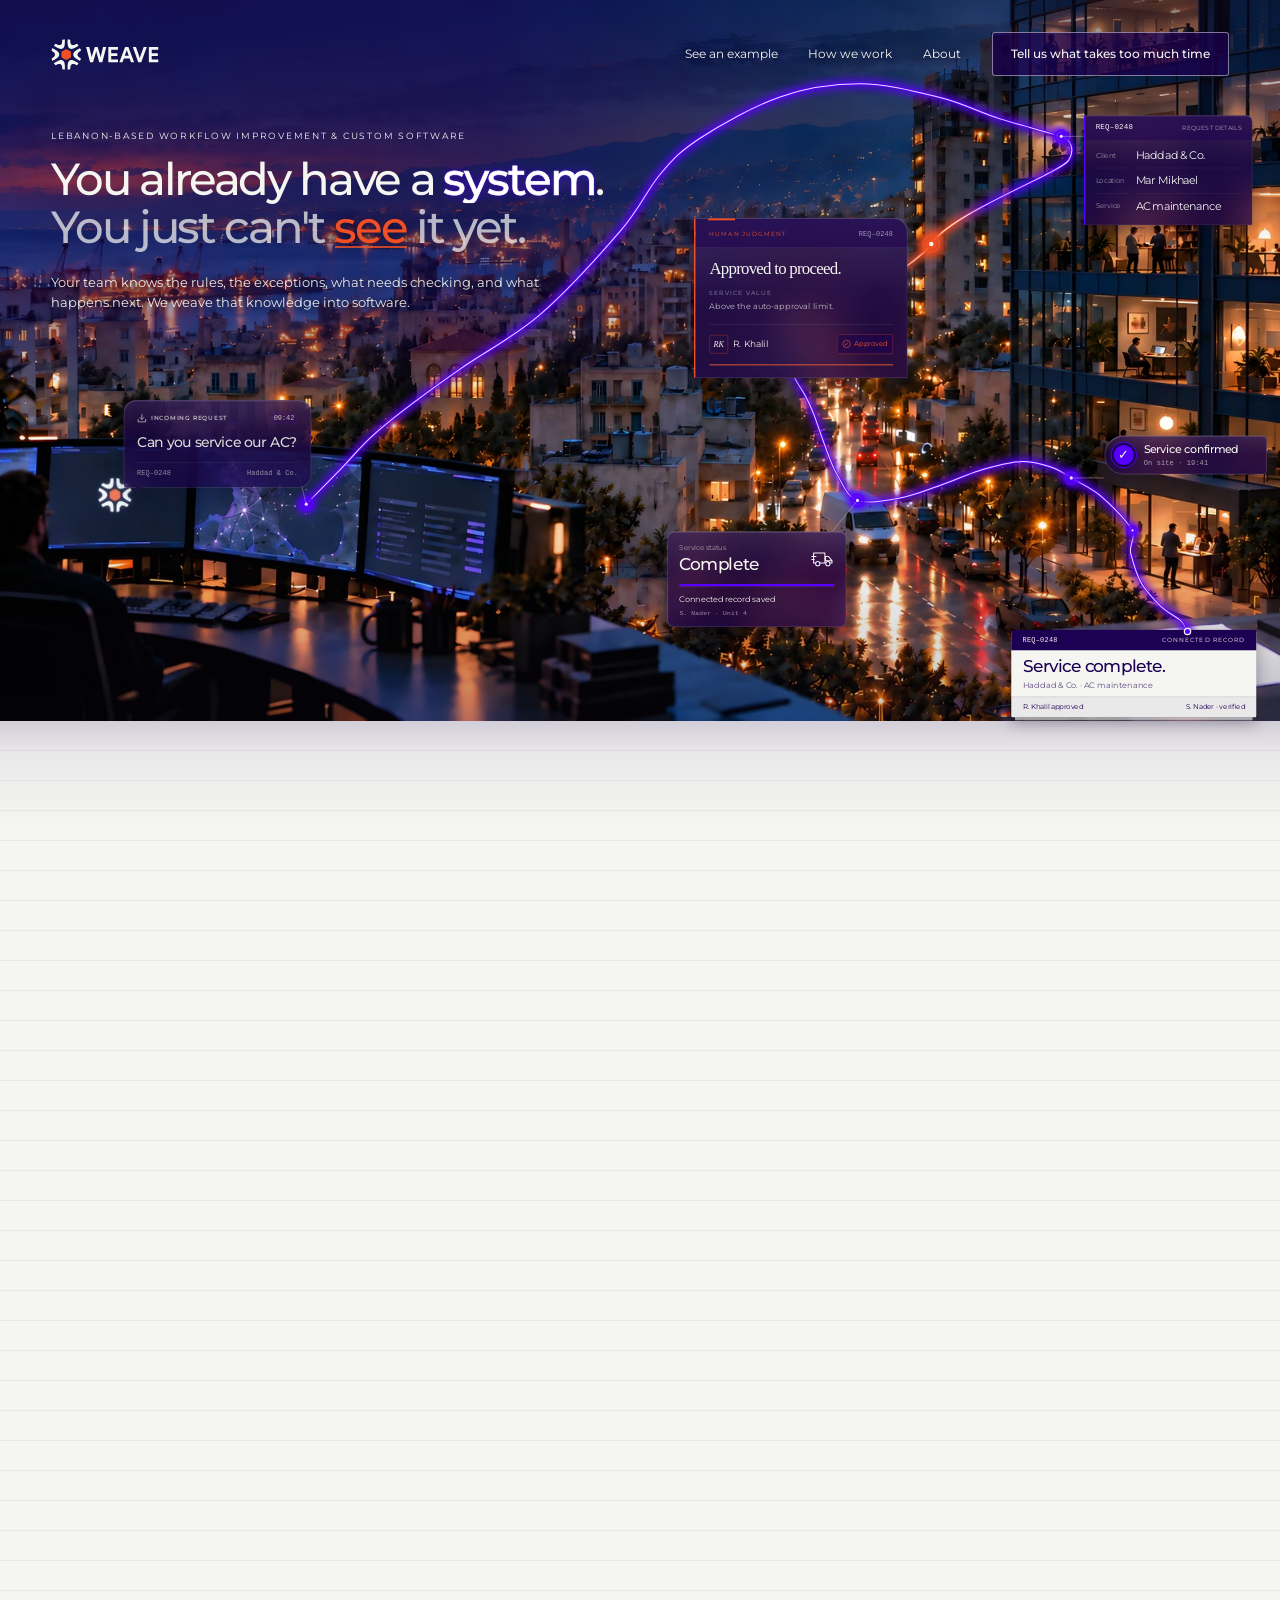
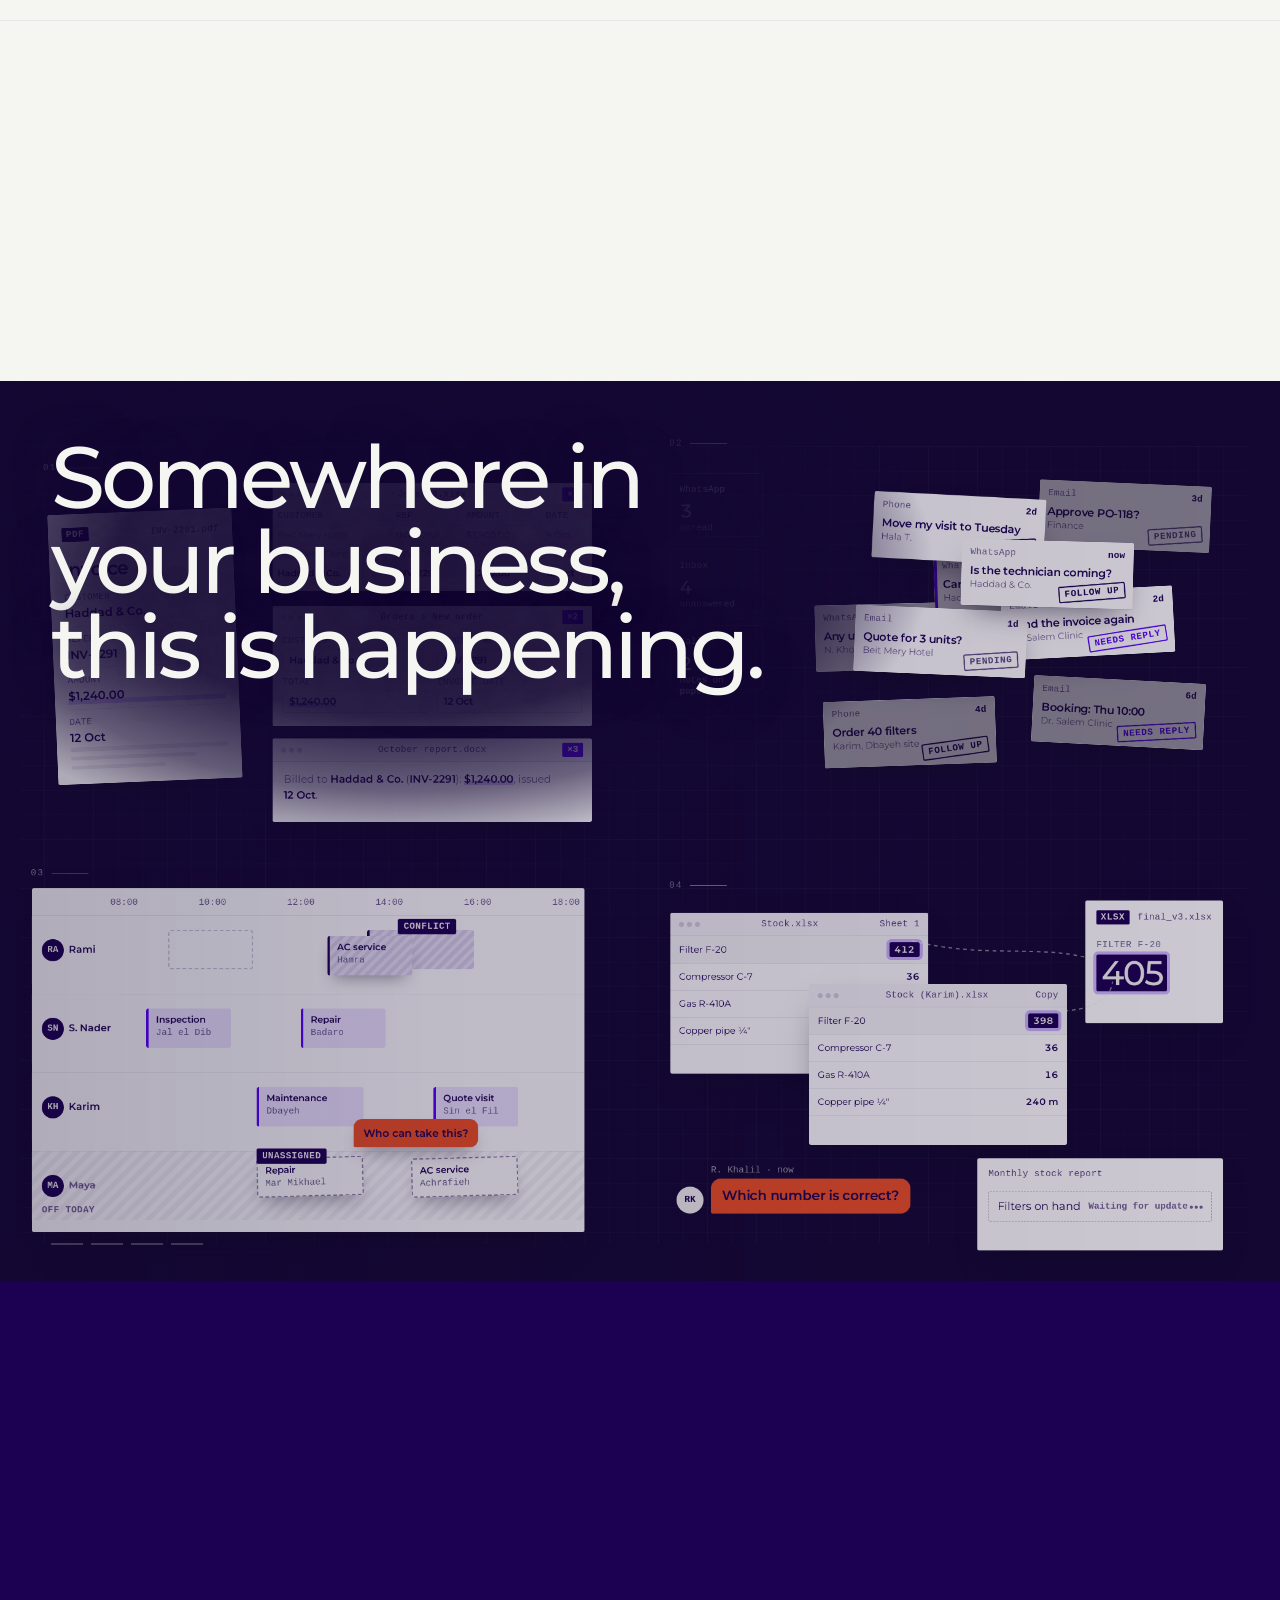
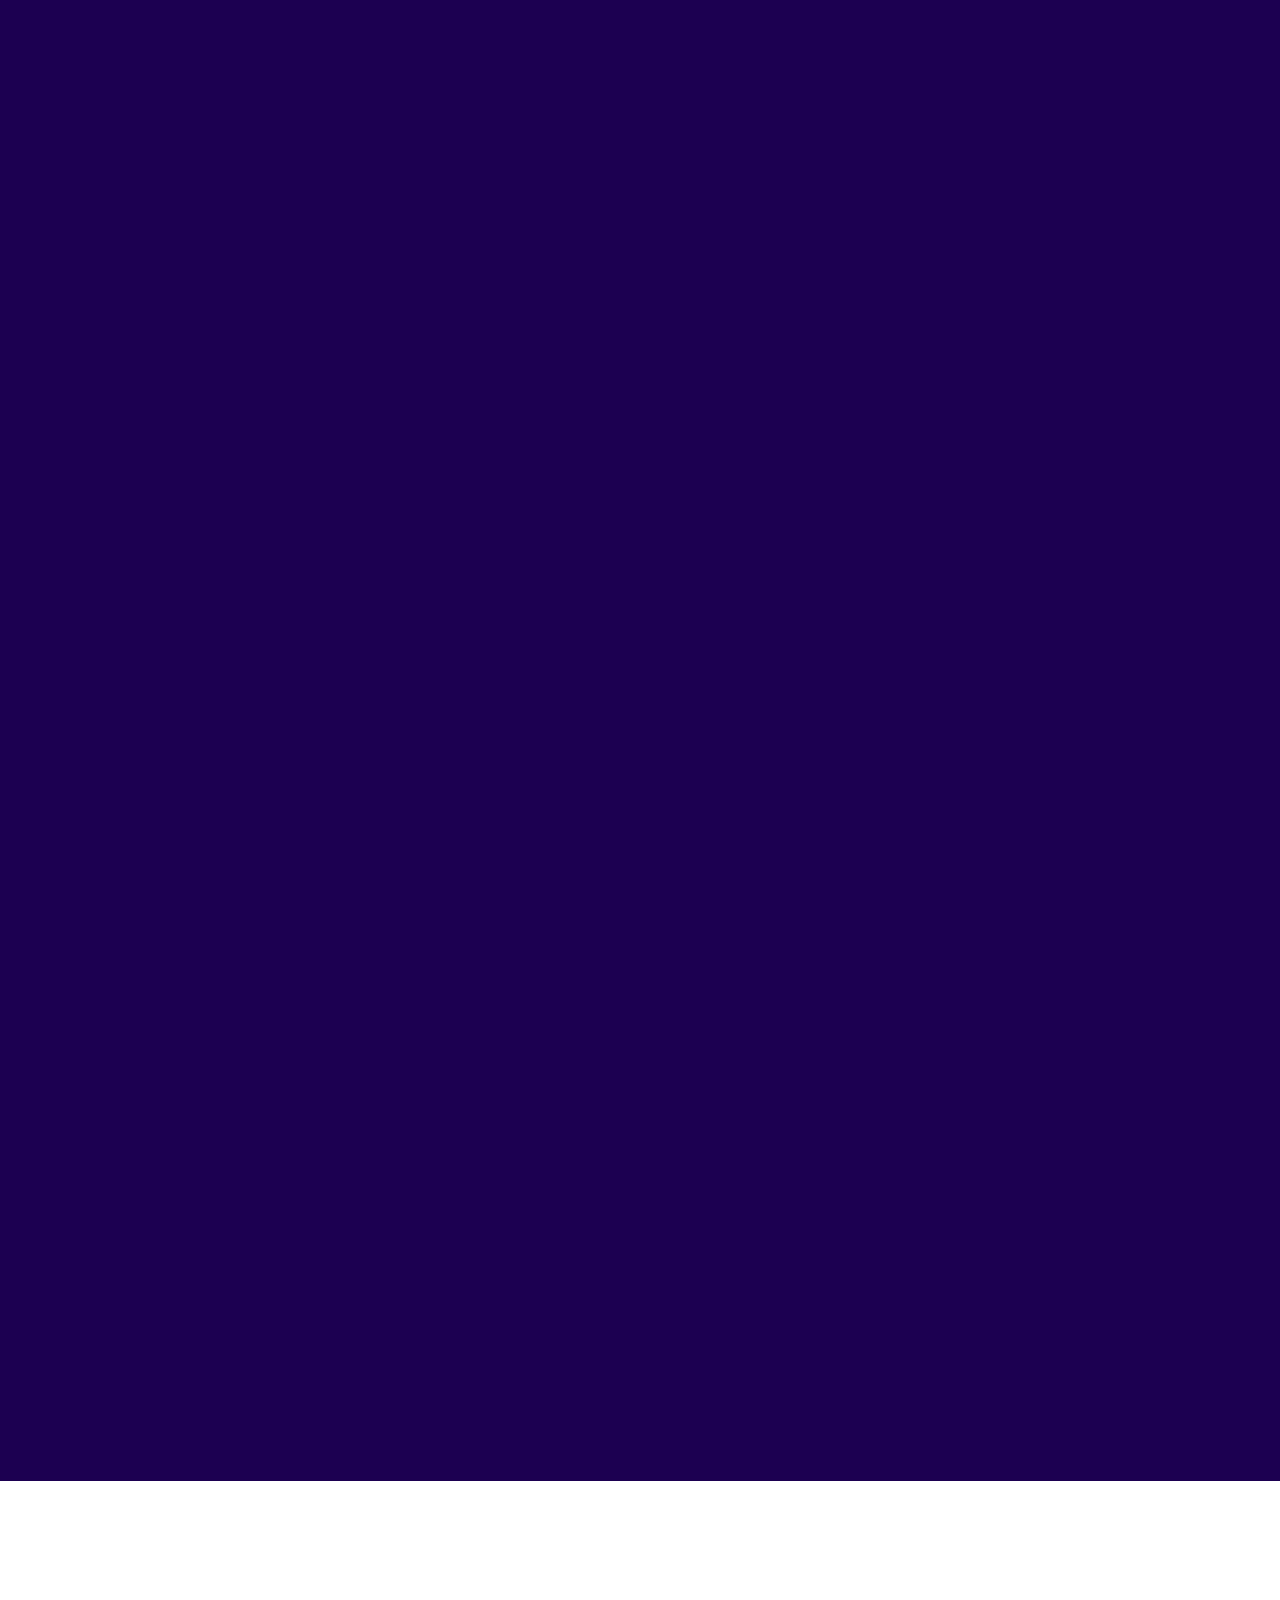
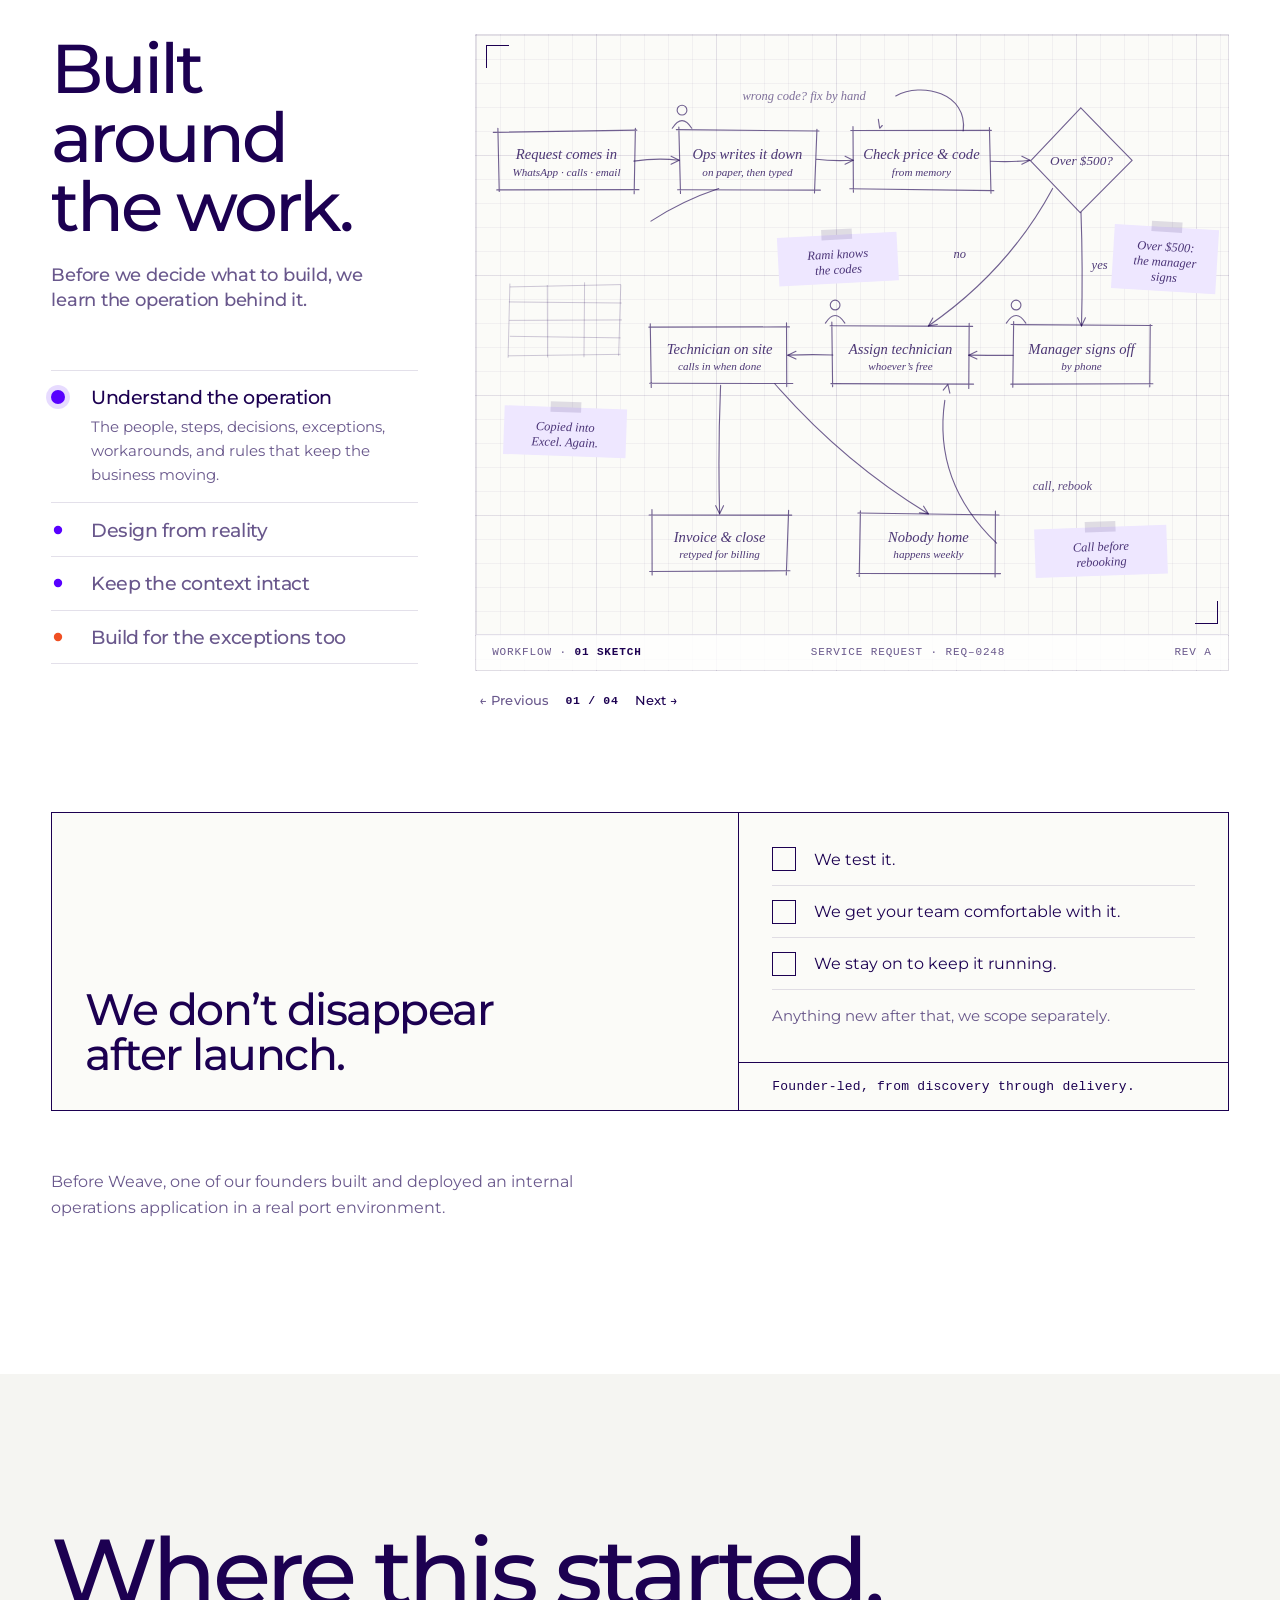
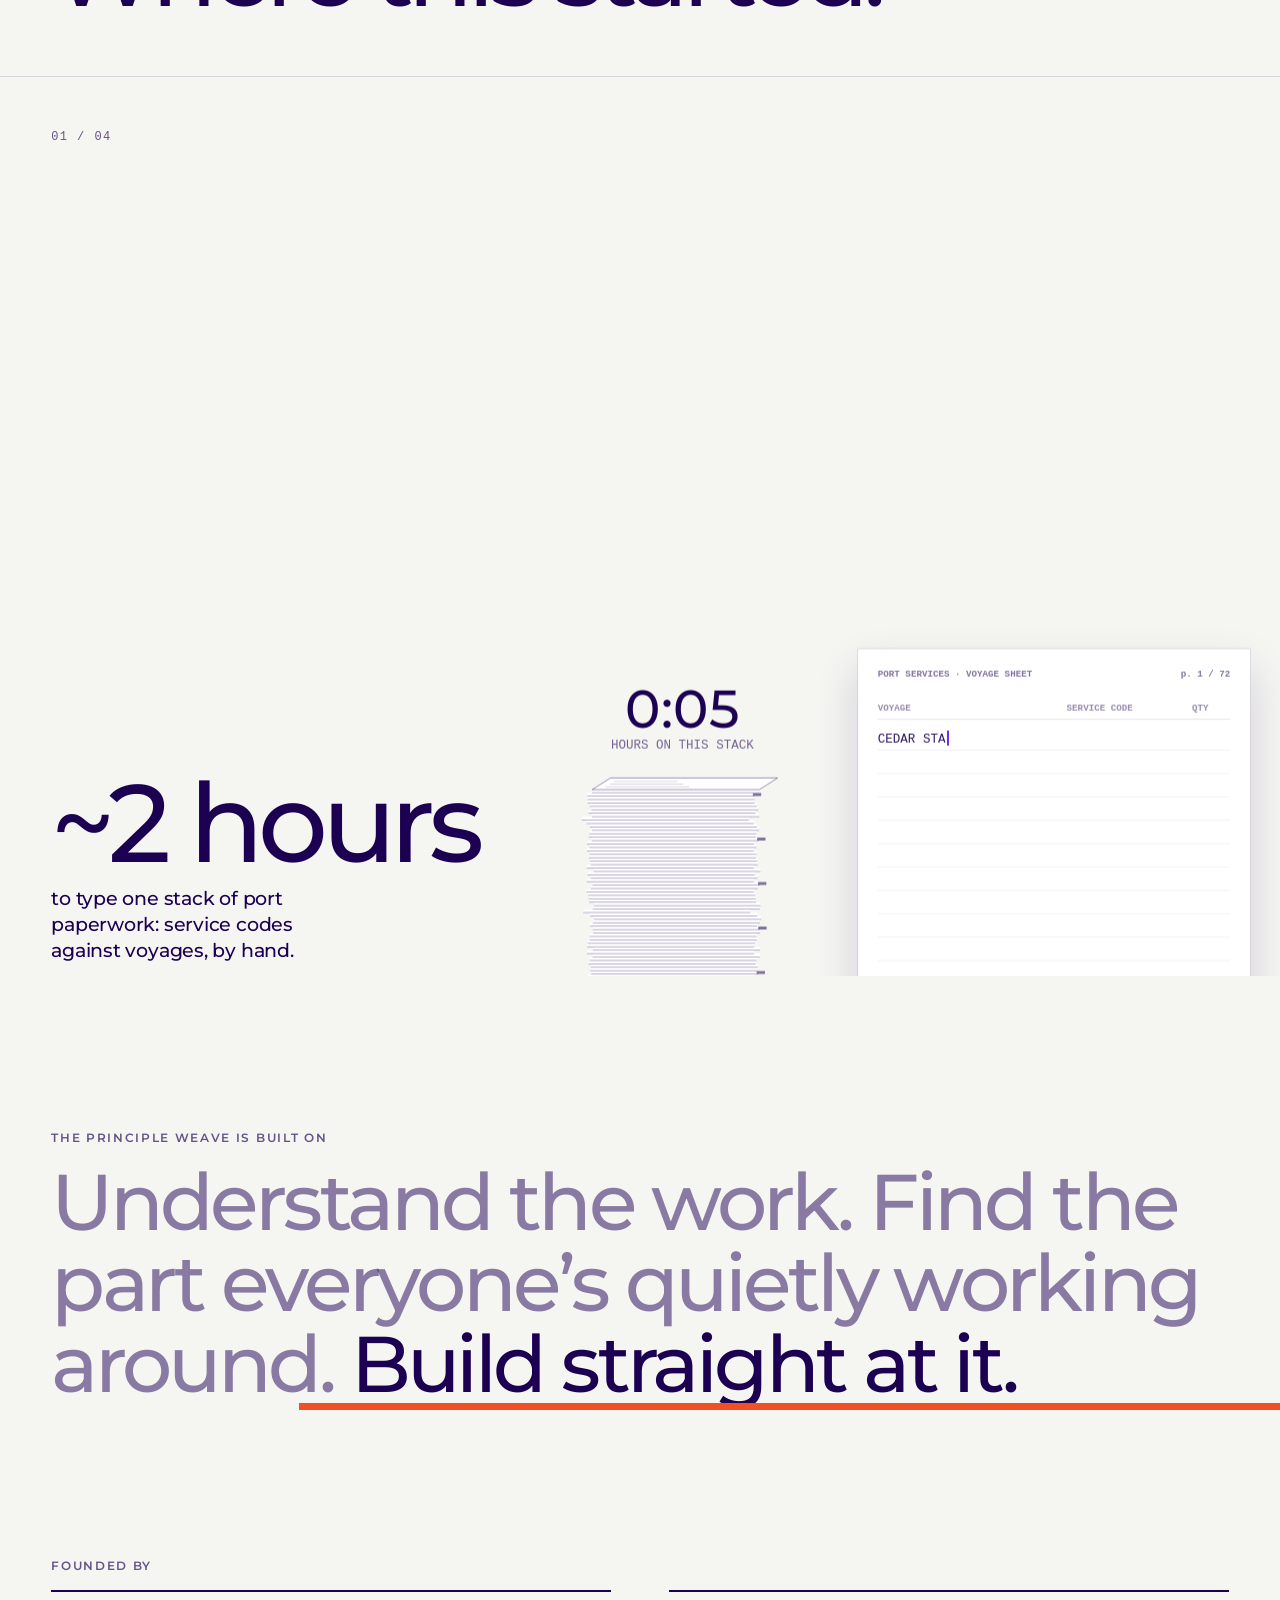
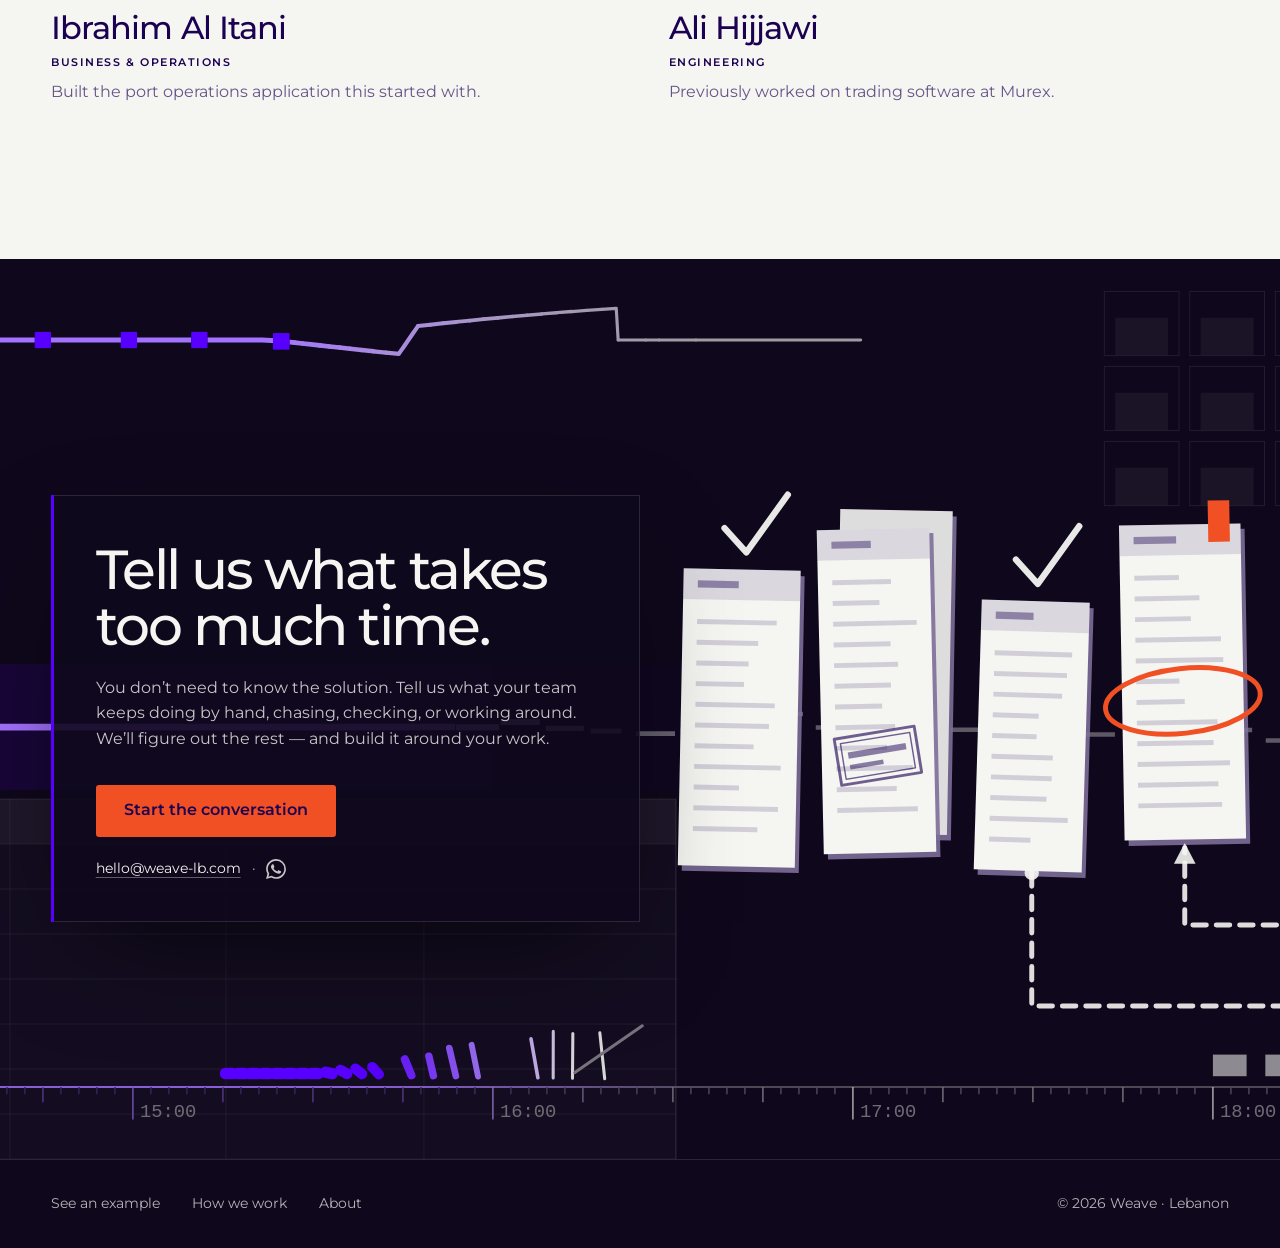
==== commit a992c6ae: "Homepage live edits: hero scrim, S2 opens on click, S4 ticks, S5 hold, S6 email CTA - Hero: desktop " ====
--- a/index.html
+++ b/index.html
@@ -192,6 +192,20 @@
 :where(.hero) h1 .word-see{--see-ink-l:.016em;--see-ink-r:-.018em}
 
 :where(.hero) .intro .description{margin:var(--space-2) 0 0;font-size:clamp(11px,1.02vw,21px);line-height:1.55;opacity:.84}
+/* Desktop: the description sits over the photo's brightest windows, so a scrim lies behind the
+   intro. --ink, darkest at the top, gone a little below the description (the top 55% of the
+   stage), and fading out across the page so the approval card, the thread and the nodes on the
+   right keep their light. It sits on the plate's grade and under the thread (both z 1; the thread
+   comes later in the stage), so the route is never dimmed. Below 1200px the description is hidden
+   (tablets) or set on ink under the plate (phones), so the scrim and the stronger text stop here. */
+@media(min-width:1200px){
+:where(.hero) .plate-stage:before{content:'';position:absolute;left:0;right:0;top:0;height:55%;z-index:1;pointer-events:none;
+  background:linear-gradient(180deg,rgb(var(--ink-rgb) / .55) 0%,rgb(var(--ink-rgb) / .5) 50%,rgb(var(--ink-rgb) / .46) 74%,
+    rgb(var(--ink-rgb) / .3) 86%,rgb(var(--ink-rgb) / .1) 95%,rgb(var(--ink-rgb) / 0) 100%);
+  -webkit-mask-image:linear-gradient(90deg,#000 0%,#000 38%,rgb(0 0 0 / .45) 54%,transparent 70%);
+  mask-image:linear-gradient(90deg,#000 0%,#000 38%,rgb(0 0 0 / .45) 54%,transparent 70%)}
+:where(.hero) .intro .description{opacity:.95;text-shadow:0 1px 8px var(--overlay)}
+}
 
 :where(.hero) .fragments{position:absolute;inset:0;z-index:3;pointer-events:none}
 
@@ -646,17 +660,15 @@
 :where(.s2) .micro{font-size:.625em;letter-spacing:.14em;text-transform:uppercase;font-weight:600}
 
 /* ── The desk ────────────────────────────────────────────── */
-.s2{--pin:70vh;--dim:.58;--rs:clamp(16px,min(1.16vw,2.1vh),19px);--edge:clamp(16px,1.6vw,32px);
+.s2{--pin:40vh;--dim:.58;--rs:clamp(16px,min(1.16vw,2.1vh),19px);--edge:clamp(16px,1.6vw,32px);
   /* Local tints, each declared once. */
   --muted:rgb(var(--ink-rgb) / .68);                          /* --ink at 68%: field labels, caption, marginalia */
   --deck:color-mix(in srgb,var(--paper) 70%,var(--sheet));    /* --paper over --sheet: the tone under the pinned deck */
   position:relative;max-width:2560px;margin:auto;background:var(--paper);color:var(--ink);
   font-family:var(--sans);font-weight:400;-webkit-font-smoothing:antialiased}
-/* Where the dark scene ends, the paper starts on a tear-off perforation, in
-   the scene's shade. */
+/* Where the dark scene ends, the paper starts in the scene's shade. */
 .s2:before{content:'';position:absolute;left:0;right:0;top:0;height:clamp(72px,12vh,150px);pointer-events:none;
-  background:radial-gradient(circle at 50% 0,var(--ink) 0 3.5px,transparent 4px) 0 0/16px 8px repeat-x,
-    linear-gradient(rgb(var(--ink-rgb) / .16),rgb(var(--ink-rgb) / .05) 30%,rgb(var(--ink-rgb) / 0))}
+  background:linear-gradient(rgb(var(--ink-rgb) / .16),rgb(var(--ink-rgb) / .05) 30%,rgb(var(--ink-rgb) / 0))}
 /* Ledger rules: the frame carries them, so they hold still while the record is pinned. */
 :where(.s2) .s2-frame{--rule:30px;position:relative;padding:var(--space-6) var(--page-inset);
   background:repeating-linear-gradient(180deg,transparent 0 calc(var(--rule) - 1px),rgb(var(--ink-rgb) / .055) calc(var(--rule) - 1px) var(--rule))}
@@ -781,8 +793,10 @@
 
 /* ── Pinned record (desktop, JS, motion allowed) ─────────────
    The record sits centred at 80% of the screen, type scaled with it. Its body
-   holds the six layers as a deck of cards. Scroll only opens it; the reader
-   picks the card, the cards above lift off and it takes the top. */
+   holds the six layers as a deck of cards. Scroll never opens it: it lands with
+   the heading on its empty body, and the heading's button opens it at 01; the
+   reader picks the card, the cards above lift off and it takes the top. The pin
+   (--pin of scroll) is the heading's beat only; then the page moves on. */
 .s2-pin .s2{--box:.8;--rs:calc(var(--box) * clamp(17px,min(1.3vw,2.4vh),30px));height:calc(100vh + var(--pin))}
 .s2-pin :where(.s2) .s2-frame{position:sticky;top:0;height:100vh;padding:var(--edge);display:grid;place-items:center}
 .s2-pin :where(.s2) .s2-inner{max-width:none;width:calc(var(--box) * 100%);height:calc(var(--box) * 100%);padding:0}
@@ -794,9 +808,12 @@
 .s2-pin :where(.s2) .layers-window{position:relative;flex:1;min-height:0;overflow:hidden;background:var(--deck)}
 .s2-pin :where(.s2) .s2-figure .layers{position:absolute;inset:0}
 
-/* The heading holds the empty body between the landing and the first card. */
+/* The heading holds the empty body between the landing and the first card. Its
+   bottom padding keeps room for its button (--lead-gap, then a 44px target), so
+   the two are centred together. */
+.s2-pin :where(.s2) .s2-inner{--lead-gap:calc(var(--rs) * 1.7)}
 .s2-pin :where(.s2) .s2-title{position:absolute;z-index:2;left:0;right:0;top:var(--body-top);height:var(--body-h);margin:0;
-  display:flex;flex-direction:column;justify-content:center;padding:0 calc(var(--rs) * 3.5) calc(var(--rs) * 1.2);
+  display:flex;flex-direction:column;justify-content:center;padding:0 calc(var(--rs) * 3.5) calc(var(--rs) * 1.2 + var(--lead-gap) + 44px);
   font-size:calc(var(--rs) * 4);pointer-events:none;opacity:0;transform:translate3d(0,.3em,0);
   transition:opacity var(--dur) ease,transform var(--dur-slow) var(--ease-inout)}
 .s2-pin .s2[data-stage="lead"] .s2-title{opacity:1;transform:none;transition:opacity var(--dur) ease .08s,transform var(--dur-slow) var(--ease-out) .08s}
@@ -918,7 +935,7 @@
 .s2-pin :where(.s2) .s2-figure .caption{position:absolute;top:100%;right:calc(var(--rs) * 1.4);margin:calc(var(--rs) * 1.1) 0 0;font-size:max(11.5px,calc(var(--rs) * .72));opacity:0;transition:opacity var(--dur) ease}
 .s2-pin .s2:is([data-stage="lead"],[data-stage="deck"]) :is(.caption,.s2-rail,.s2-margin){opacity:1}
 /* ── Inspection (JS only) ─────────────────────────────────────
-   Scroll opens the record; the reader picks the layer. One state: the active
+   The reader opens the record and picks the layer. One state: the active
    layer, or none (the whole record). The open document dims the other layers
    (colour and opacity only, so nothing reflows); the pinned deck brings the
    chosen card to the top. --dim is the ink left on a dimmed layer's text:
@@ -980,6 +997,13 @@
   font-size:max(12px,calc(var(--rs) * .74));opacity:0;pointer-events:none;transition:opacity var(--dur) ease}
 .s2-pin :where(.s2) .s2-figure .s2-nav button{min-height:32px}
 .s2-pin .s2[data-stage="deck"] .s2-nav{opacity:1;pointer-events:auto}
+/* Landed, the heading's button is the way in: under its last line, in its left column
+   (--lead-x/y, measured by the script), a 44px target in full ink, ruled in ink. */
+.s2-pin .s2[data-stage="lead"] .s2-nav{z-index:3;top:calc(var(--lead-y) + var(--lead-gap));left:var(--lead-x);margin:0;font-size:max(15px,var(--rs));
+  opacity:1;pointer-events:auto}
+.s2-pin .s2[data-stage="lead"] .s2-nav .s2-start{min-height:44px;padding:0 1.15em;border:1.5px solid var(--ink);border-radius:3px;color:var(--ink);font-weight:600;
+  text-decoration:none;transition:background-color var(--dur-fast) ease,color var(--dur-fast) ease}
+.s2-pin .s2[data-stage="lead"] .s2-nav .s2-start:hover{background:var(--ink);color:var(--paper)}
 @media (prefers-reduced-motion:reduce){
   :where(.s2) *,:where(.s2) *::before,:where(.s2) *::after{animation:none!important;transition:none!important}}
 
@@ -1486,6 +1510,12 @@
 .s4 .s4-box{position:relative;width:24px;height:24px;border:1.5px solid var(--ink)}
 .s4 .s4-box svg{position:absolute;left:-3px;top:-9px;width:34px;height:34px;overflow:visible}
 .s4 .s4-box path{fill:none;stroke:var(--thread);stroke-width:3.2;stroke-linecap:round;stroke-linejoin:round}
+/* The ticks are drawn by hand, in order, each time the block comes into view (the script arms
+   them: JS, motion allowed). Without JS or with reduced motion they are simply there. */
+.s4 .s4-checks li:nth-child(2) path{--i:1}
+.s4 .s4-checks li:nth-child(3) path{--i:2}
+.s4 .s4-commit.is-armed .s4-box path{stroke-dasharray:1;stroke-dashoffset:1}
+.s4 .s4-commit.is-armed.is-ticked .s4-box path{stroke-dashoffset:0;transition:stroke-dashoffset 350ms var(--ease-out) calc(var(--i,0) * 250ms)}
 .s4 .s4-commit-note{margin-top:1em;font-size:.92em;color:var(--soft)}
 /* The founder-led cell: a drafting "drawn by" field. It draws its own top rule, so
    deleting it leaves the block closed with no gap. */
@@ -1596,7 +1626,7 @@
 .s5 .s5-principle-text{position:relative;margin-top:var(--space-1);max-width:15em;font-size:clamp(40px,6.2vw,112px);line-height:1.02;letter-spacing:-.045em;font-weight:500;text-wrap:balance}
 .s5 .s5-principle-text span{color:var(--quiet)}
 .s5 .s5-principle-text em{position:relative;font-style:normal;white-space:nowrap}
-.s5 .s5-straight{position:absolute;left:calc(-1 * var(--pad-vw));right:calc(-100vw);bottom:.02em;height:.09em;background:var(--thread);transform-origin:left;transform:scaleX(var(--draw,1))}
+.s5 .s5-straight{position:absolute;left:calc(-1 * var(--pad-vw));right:calc(-100vw);bottom:.02em;height:.09em;background:var(--orange);transform-origin:left;transform:scaleX(var(--draw,1))}
 .s5.is-live .s5-principle:not(.is-drawn) .s5-straight{--draw:0}
 .s5 .s5-straight{transition:transform .8s cubic-bezier(.6,0,.2,1)}
 .s5 .s5-principle{overflow:hidden}
@@ -1704,10 +1734,17 @@
   background:var(--orange);color:var(--ink);font-weight:600;line-height:1.3;text-decoration:none;transition:background-color .2s}
 .s6 .s6-button:hover{background:var(--paper)}
 .s6 .s6-button:focus-visible{outline:2px solid var(--paper);outline-offset:4px;border-radius:3px}
-/* Contact: one quiet line under the button, both parts linked. */
-.s6 .s6-contact{margin-top:var(--space-2);font-size:.9em;color:var(--soft)}
+/* Contact: one quiet line under the button: the address, then WhatsApp as its glyph,
+   centred on the address's line. */
+.s6 .s6-contact{display:flex;align-items:center;flex-wrap:wrap;gap:0 .75em;margin-top:var(--space-2);font-size:.9em;color:var(--soft)}
 .s6 .s6-contact a{color:var(--paper);white-space:nowrap;text-decoration:underline;text-decoration-color:rgb(var(--paper-rgb) / .35);text-underline-offset:.25em;transition:text-decoration-color .2s}
 .s6 .s6-contact a:hover{text-decoration-color:currentColor}
+/* The glyph is 20px; its padding makes a 44px target, and the margins give the room back, so the
+   line keeps the address's height. It brightens on hover, as the address's rule does. */
+.s6 .s6-contact .s6-wa{display:inline-flex;padding:12px;margin:-12px;color:var(--soft);text-decoration:none;transition:color .2s}
+.s6 .s6-contact .s6-wa:hover{color:var(--paper)}
+.s6 .s6-contact .s6-wa:focus-visible{outline-offset:-4px}
+.s6 .s6-wa svg{display:block;width:20px;height:20px}
 
 /* Footer: on the overlay, under the stage. One row on the page grid: the links from the
    left edge, the legal line on the right. */
@@ -1734,17 +1771,19 @@
 }
 /* ── Phones: the ask arrives sooner, and every way in is a full tap ──────────────
    The moving world took the first 46% of the screen before the heading; 30% (never under
-   200px) keeps it as the section's ground. The contact line wrapped as "hello@… ·" over
-   "WhatsApp …" with 18px-tall links: here they are two rows of 44px targets (the "·" is
-   dropped with the line's font size). The footer links get 44px rows too. */
+   200px) keeps it as the section's ground. The contact line is one row of 44px targets: the
+   address, then WhatsApp's glyph in its own 44px box (the "·" is dropped). The footer links
+   get 44px rows too. */
 @media(max-width:767px){
   .s6 .s6-stage{padding-top:max(30svh,200px)}
   /* A native jump to #contact (no JS, or a fresh load before the script lands it) skips the world
      band to the panel, as the nav script does; with JS it also clears the fixed bar. */
   #contact{scroll-margin-top:calc(16px - max(30svh,200px))}
   body:not(.no-js) #contact{scroll-margin-top:calc(var(--bar) + 16px - max(30svh,200px))}
-  .s6 .s6-contact{display:flex;flex-direction:column;align-items:flex-start;margin-top:var(--space-1);font-size:0}
+  .s6 .s6-contact{gap:0 4px;margin-top:var(--space-1)}
   .s6 .s6-contact a{display:inline-flex;align-items:center;min-height:44px;font-size:16px}
+  .s6 .s6-sep{display:none}
+  .s6 .s6-contact .s6-wa{margin:0}
   .s6 .s6-end{padding-block:16px}
   .s6 .s6-nav{gap:0 24px}
   .s6 .s6-nav a{display:inline-flex;align-items:center;min-width:44px;min-height:44px}
@@ -2005,11 +2044,13 @@
 </section>
 <script>
 /* S2's pin, and the record's inspection.
-   Scroll reveals the record; interaction inspects it.
-   p ∈ [0,1] over the pin: first the heading holds the empty body, then the
-   deck is dealt (the whole record, 01 on top) and held a beat before the page
-   moves on. Scroll never picks a card. Scrolling back above the deal closes
-   the record again and returns it to the whole-record state.
+   Scroll lands the record; the reader opens it. Once landed, the heading holds
+   the empty body for the whole pin (--pin of scroll), its button beneath it,
+   and then the page moves on. Scroll never opens the record and never picks a
+   card. The button (or →) deals the deck with 01 on top; Previous / Next step
+   through it, and Previous on 01 closes it again. An opened record stays open
+   through the rest of the pin and past S2; scrolling back above the landing
+   (into the carry) closes it, and it lands on its heading again.
    Before the pin, s1-s2-transition.js carries S1's completed record in and
    reports its progress through weaveS2.carry(t); until the record lands the
    body stays empty and the thread draws down after it. Without the carry the
@@ -2023,11 +2064,9 @@
    normal document with the heading above and all six layers open. */
 (() => {
   'use strict';
-  // The pin's scroll, in shares: the heading on the empty body, then the dealt
-  // deck held before the page moves on. With --pin at 70vh a share is 43.75vh:
-  // the heading holds for ~39vh, the open record for ~31vh.
-  const COUNT=6, LEAD=.9, HOLD=.7;
-  const TOTAL=LEAD+HOLD;
+  const COUNT=6;
+  // "See an example" lands this far into the pin: the record landed, its heading and button shown.
+  const EXAMPLE=.5;
   const root=document.documentElement, section=document.querySelector('.s2');
   const frameBox=section.querySelector('.s2-frame'), inner=section.querySelector('.s2-inner');
   const figure=section.querySelector('.s2-figure');
@@ -2043,9 +2082,12 @@
   const px=(name,v)=>section.style.setProperty(name,v+'px');
   const pad=n=>String(n).padStart(2,'0');
   // carried: the carry's progress while it drives S2 (1 = landed); null = no carry.
+  // landed: the record is on its pinned spot (the carry is done, or there is none).
   // span: the pin's scroll length in px, measured with the mode (never while scrolling).
-  // open: the deck is dealt. active: the layer being inspected, null = the whole record.
-  let pinned=false, frame=0, shown=null, marked=null, last={}, carried=null, shift=0, span=0, open=false, active=null;
+  // open: the reader has dealt the deck (pinned only; scroll never sets it).
+  // active: the layer being inspected, null = the whole record.
+  let pinned=false, frame=0, shown=null, marked=null, last={}, carried=null, landed=true, shift=0, span=0, open=false, active=null;
+  const heading=section.querySelector('.s2-title');
   // Scroll runs every frame; touch the DOM only when a value actually changes,
   // so a steady scroll costs no style recalculation.
   const put=(key,v,apply)=>{if(last[key]!==v){last[key]=v;apply(v)}};
@@ -2083,6 +2125,11 @@
     }
     px('--tx',tx);px('--ty',ty);px('--tw',tw);px('--tb',-fy-ty);
     px('--ry',ry);px('--rh',rh);px('--th',ry+rh-ty);px('--k4',ry+rh*.6-ty);px('--stitch',tx-f.width);
+    // The heading's button: under its last line, in its left column. Layout offsets, so
+    // the heading's entrance transform never moves it; however the heading wraps.
+    const line=heading.lastElementChild;
+    px('--lead-x',heading.offsetLeft-figure.offsetLeft+line.offsetLeft);
+    px('--lead-y',heading.offsetTop-figure.offsetTop+line.offsetTop+line.offsetHeight);
   }
 
   // ── The deck: which card holds the page ──
@@ -2104,9 +2151,17 @@
     marked=index;
     ticks.forEach((tick,i)=>tick.classList.toggle('is-current',i===index));
   }
-  // Pinned, only the top card's title can take focus: the others are out of sight.
+  // Pinned, only the top card's title can take focus: the others are out of sight. Before
+  // the record is opened none can: the heading's button is the way in.
   function rove(){
-    keys.forEach((key,i)=>{if(pinned&&i!==(active??0))key.tabIndex=-1;else key.removeAttribute('tabindex')});
+    keys.forEach((key,i)=>{if(pinned&&(!open||i!==(active??0)))key.tabIndex=-1;else key.removeAttribute('tabindex')});
+  }
+  // Pinned: the deck and the stage. carry → lead (the heading and its button, on the
+  // empty body) → deck (the open record). Each only writes what changed.
+  function stage(){
+    if(!pinned)return;
+    show(open?active??0:-1);
+    put('stage',!landed?'carry':open?'deck':'lead',v=>section.dataset.stage=v);
   }
   function render(){
     record.classList.toggle('is-inspecting',active!==null);
@@ -2115,16 +2170,20 @@
     start.hidden=active!==null;steps.hidden=active===null;
     if(active!==null){
       count.textContent=`${pad(active+1)} / ${pad(COUNT)}`;
-      prev.setAttribute('aria-disabled',String(active===0));
+      // Pinned, Previous on 01 closes the record, so it is never disabled there.
+      prev.setAttribute('aria-disabled',String(!pinned&&active===0));
       next.setAttribute('aria-disabled',String(active===COUNT-1));
     }
     rove();
-    if(pinned&&open)show(active??0);
+    stage();
     mark();
   }
   // reveal: from Previous / Next on the stacked record, bring an off-screen layer into view.
+  // Pinned, picking a layer opens the record if it is still on its heading.
   function select(index,reveal=false){
-    if(index===active)return;
+    const opening=pinned&&!open&&index!==null;
+    if(index===active&&!opening)return;
+    if(opening)open=true;
     active=index;
     render();
     live.textContent=index===null?'Whole record: all six layers':`Layer ${index+1} of ${COUNT}: ${titles[index].textContent}`;
@@ -2134,31 +2193,34 @@
 
   // top: the section's top edge, when the caller (the carry) has already read it this
   // frame; the carry calls after its own writes, and a second read would force a layout.
+  // Pinned: back to the heading on the empty body, its button in reach.
+  function close(){
+    if(!open&&active===null)return;
+    open=false;active=null;
+    render();
+  }
   function update(top=topOf()){
     frame=0;
     if(!pinned)return;
-    const x=(span>0?clamp(-top/span):1)*TOTAL;
-    const t=carried===null?1:carried, landed=t>=1;
+    const t=carried===null?1:carried;
+    landed=t>=1;
     // The carry lands one CSS pixel early; that last pixel is drawn one pixel
     // up, exactly where the next scroll sample puts it, so both samples around
     // a fractional boundary paint the same frame.
     put('shift',carried!==null&&landed&&top>0&&top<=1?1:0,v=>{shift=v;section.style.top=v?-v+'px':''});
     // The thread follows the record down; it is whole once the record lands.
     put('draw',landed?1:+smooth((smooth(t)-.06)/.7).toFixed(4),v=>section.style.setProperty('--draw',v));
-    // Scroll only opens and closes the record. Closing returns it whole.
-    open=landed&&x>=LEAD;
-    if(!open&&active!==null){active=null;render()}
-    show(open?active??0:-1);
-    mark();
-    // carry → lead (the heading, on the empty body) → deck (the open record).
-    put('stage',!landed?'carry':open?'deck':'lead',v=>section.dataset.stage=v);
+    // Scroll never opens the record. Above the landing (back in the carry), an
+    // opened record closes, so it lands on its heading again.
+    if(top>1&&(open||active!==null))close();
+    else{stage();mark()}
   }
   // Scroll events are dispatched before the frame's rAF callbacks, while layout is still
   // clean: the position is read here, and the frame only writes.
   let seenTop=0;
   const schedule=()=>{seenTop=topOf();if(!frame)frame=requestAnimationFrame(()=>update(seenTop))};
   function release(){
-    shown=null;marked=null;last={};shift=0;open=false;
+    shown=null;marked=null;last={};shift=0;
     layers.forEach(layer=>delete layer.dataset.slot);
     ticks.forEach(tick=>tick.classList.remove('is-current'));
     delete section.dataset.stage;
@@ -2167,11 +2229,15 @@
   // Every layer must fit its page; otherwise fall back to the open document.
   const fits=()=>layers.every(layer=>layer.scrollHeight<=layer.clientHeight+1&&layer.scrollWidth<=layer.clientWidth+1);
   function mode(){
+    // A record the reader opened stays open across a resize that keeps the pin.
+    const kept=pinned&&open;
     release();
     pinned=pinnable.matches&&!reduced.matches;
     root.classList.toggle('s2-pin',pinned);
     if(pinned&&!fits()){pinned=false;root.classList.remove('s2-pin');console.warn('S2: a layer overflows its card; showing the open record.')}
     if(pinned){place();span=section.offsetHeight-innerHeight}
+    open=pinned&&kept;
+    if(pinned&&!open)active=null;
     render();
     update();
     // The carry re-measures on every mode change.
@@ -2202,6 +2268,8 @@
   ticks.forEach((tick,i)=>tick.querySelector('.hit').addEventListener('click',()=>select(i===active?null:i)));
   keys.forEach((key,i)=>key.addEventListener('keydown',event=>{
     if(event.altKey||event.ctrlKey||event.metaKey)return;
+    // Pinned, ← / → are the record's own (below): they also close it from 01.
+    if(pinned&&(event.key==='ArrowLeft'||event.key==='ArrowRight'))return;
     if(event.key==='Escape'){
       if(active===null)return;
       event.preventDefault();select(null);
@@ -2216,15 +2284,43 @@
     select(index);
     keys[index].focus({preventScroll:pinned});
   }));
+  // Pinned, the heading's button opens the record at 01 (select opens it).
   start.addEventListener('click',()=>{select(0,true);next.focus()});
-  prev.addEventListener('click',()=>{if(active>0)select(active-1,true)});
+  // Pinned, Previous on 01 closes the record: back to the heading, focus on its button.
+  function back(){
+    if(active>0)select(active-1,true);
+    else if(pinned&&active===0){close();start.focus({preventScroll:true})}
+  }
+  prev.addEventListener('click',back);
   next.addEventListener('click',()=>{if(active!==null&&active<COUNT-1)select(active+1,true)});
   whole.addEventListener('click',()=>{select(null);start.focus()});
   nav.addEventListener('keydown',event=>{if(event.key==='Escape'&&active!==null){event.preventDefault();select(null);start.focus()}});
-  // Keyboard focus reaching the pinned record before it has opened: open it.
+  // Pinned: ← / → step through the record wherever focus is in it (a card's title, the
+  // heading's button, Previous / Next): → from the heading opens it at 01, ← on 01 closes it.
+  // Focus follows a control that goes out of sight.
+  figure.addEventListener('keydown',event=>{
+    if(!pinned||event.defaultPrevented||event.altKey||event.ctrlKey||event.metaKey||event.shiftKey)return;
+    const right=event.key==='ArrowRight';
+    if(!right&&event.key!=='ArrowLeft')return;
+    const onKey=keys.includes(event.target);
+    if(right){
+      if(active===COUNT-1)return;
+      event.preventDefault();
+      select(active===null?0:active+1);
+      if(onKey)keys[active].focus({preventScroll:true});
+      else if(event.target===start)next.focus({preventScroll:true});
+    }else{
+      if(active===null)return;
+      event.preventDefault();
+      back();
+      if(onKey&&active!==null)keys[active].focus({preventScroll:true});
+    }
+  });
+  // Keyboard focus reaching the pinned record before it has landed: land it, so the
+  // heading's button is on screen. Landing never opens it.
   figure.addEventListener('focusin',()=>{
-    if(!pinned||open)return;
-    scrollTo({top:Math.ceil(topOf()+scrollY+(LEAD+.2)/TOTAL*span),behavior:'instant'});
+    if(!pinned||landed)return;
+    scrollTo({top:Math.ceil(topOf()+scrollY+EXAMPLE*span),behavior:'instant'});
   });
 
   // The bridge for the carry (s1-s2-transition.js) and the nav.
@@ -2235,8 +2331,8 @@
     // t ∈ [0,1] while the carry drives the landing; null hands S2 back to itself.
     // top is this.top as the carry read it, before its writes.
     carry(t,top){carried=t;update(top)},
-    // Pin progress for "See an example": landed, the heading on the record, before the deal.
-    exampleProgress:LEAD/2/TOTAL
+    // Pin progress for "See an example": landed, the heading and its button on the record.
+    exampleProgress:EXAMPLE
   })});
   // The scroll handler only runs while the section is on screen; leaving settles it.
   new IntersectionObserver(([entry])=>{
@@ -3291,12 +3387,35 @@
   }
   new ResizeObserver(() => { if (s4.clientWidth !== seenW) { seenW = s4.clientWidth; reserve(); } }).observe(s4);
   document.fonts && document.fonts.ready.then(reserve);
+  // Every visit starts on pass 01: nothing is saved (no storage, no hash), and a page restored
+  // from the back/forward cache, which keeps its scripts' state, is set back to 01. Scrolling
+  // away and back within a visit keeps the reader's pass. A restore before pass 1 has played
+  // leaves it to play on first sight, as on a fresh load.
+  addEventListener('pageshow', e => { if (e.persisted && (sel !== 0 || p > ENDS[1])) select(0); });
 
   mark(0, false);
   s4.classList.add('is-tabs');
   if (reduced.matches) p = ENDS[1]; else intro.observe(sheet);
   paint();
   reserve();
+
+  // ── The title block's ticks ────────────────────────────
+  // Drawn in order (CSS: 350ms each, 250ms apart) each time the block is half on screen,
+  // and set back to undrawn once it has fully left, so every visit draws them again.
+  const commit = s4.querySelector('.s4-commit');
+  if (commit) {
+    const ticks = new IntersectionObserver(([e]) => {
+      if (e.intersectionRatio >= .5) commit.classList.add('is-ticked');
+      else if (!e.isIntersecting) commit.classList.remove('is-ticked');
+    }, { threshold: [0, .5] });
+    const arm = () => {
+      const on = !reduced.matches;
+      commit.classList.toggle('is-armed', on);
+      if (on) ticks.observe(commit); else { ticks.disconnect(); commit.classList.remove('is-ticked'); }
+    };
+    reduced.addEventListener('change', arm);
+    arm();
+  }
 })();
 </script>
 
@@ -3472,7 +3591,7 @@
   function hm(mins) { const h = Math.floor(mins / 60), m = Math.floor(mins % 60); return `${h}:${String(m).padStart(2, '0')}`; }
 
   // ── The scene ───────────────────────────────────────────
-  // Four beats over the run (DUR, below). Each beat's motion runs in its band, then holds until
+  // Four beats over p's run (DUR, below; the clock adds a hold after 02). Each beat's motion runs in its band, then holds until
   // the next. The shares follow the reading: beat 3 carries the long paragraph, beat 2 one line.
   const BEATS = [[0, .27], [.27, .42], [.42, .78], [.78, 1]];
   function render(p) {
@@ -3636,8 +3755,8 @@
 
   // ── Beats (the text column) ─────────────────────────────
   let lastBeat = -1;
-  function setBeat(p) {
-    const b = BEATS.findIndex(([a, z]) => p >= a && p < z), beat = b < 0 ? BEATS.length - 1 : b;
+  const beatOf = p => { const b = BEATS.findIndex(([a, z]) => p >= a && p < z); return b < 0 ? BEATS.length - 1 : b; };
+  function setBeat(beat) {
     if (beat === lastBeat) return; lastBeat = beat;
     beats.forEach(el => el.classList.toggle('is-on', +el.dataset.beat === beat));
     count.textContent = `0${beat + 1} / 04`;
@@ -3653,20 +3772,25 @@
     return;
   }
   // ── The clock ──────────────────────────────────────────
-  // p runs 0 → 1 once, in DUR, at a steady rate (the scene's bands do the easing). It starts
-  // when the stage is ≥50% on screen, pauses while it is off screen or the tab is hidden,
-  // and holds the last frame; it never restarts by itself. Replay, shown once it has
-  // played through, starts it over.
-  const DUR = 10000;
-  let p = 0, raf = 0, last = 0, inView = false;
-  const draw = () => { render(p); setBeat(p); };
+  // The clock runs RUN ms once. p runs 0 → 1 over DUR of it at a steady rate (the scene's bands
+  // do the easing), except that it waits HOLD ms at the end of beat 02 (p = HELD), so the week's
+  // stacks stay up a second longer and beat 03 starts HOLD later; every other beat keeps its
+  // length. Picture, camera, text column and counter all follow p, and through the hold the
+  // text stays on 02 (at p = HELD alone, BEATS would already say 03). It starts when the stage
+  // is ≥50% on screen, pauses while it is off screen or the tab is hidden, and holds the last
+  // frame; it never restarts by itself. Replay, shown once it has played through, starts it over.
+  const DUR = 10000, HOLD = 1000, RUN = DUR + HOLD;
+  const HELD = BEATS[1][1], RESUME = HELD * DUR + HOLD;   // p's hold, and the clock time it ends
+  const pAt = ms => Math.min(1, (ms < HELD * DUR ? ms : Math.max(HELD * DUR, ms - HOLD)) / DUR);
+  let ms = 0, raf = 0, last = 0, inView = false;
+  const draw = () => { const p = pAt(ms); render(p); setBeat(ms < RESUME ? Math.min(1, beatOf(p)) : beatOf(p)); };
   const tick = now => {
-    p = Math.min(1, p + Math.min(50, now - last) / DUR); last = now;   // rAF sleeps in hidden tabs; that time isn't counted
+    ms = Math.min(RUN, ms + Math.min(50, now - last)); last = now;   // rAF sleeps in hidden tabs; that time isn't counted
     draw();
-    raf = p < 1 && inView && !document.hidden ? requestAnimationFrame(tick) : 0;
-    if (p >= 1) replay.classList.add('is-on');
+    raf = ms < RUN && inView && !document.hidden ? requestAnimationFrame(tick) : 0;
+    if (ms >= RUN) replay.classList.add('is-on');
   };
-  const wake = () => { if (!raf && p < 1 && inView && !document.hidden) { last = performance.now(); raf = requestAnimationFrame(tick); } };
+  const wake = () => { if (!raf && ms < RUN && inView && !document.hidden) { last = performance.now(); raf = requestAnimationFrame(tick); } };
   // On phones the stage is the picture plus the whole story under it, taller than the screen,
   // so "half on screen" is measured on the picture itself.
   const seen = new IntersectionObserver(([e]) => {
@@ -3678,7 +3802,7 @@
   phone.addEventListener('change', () => { seen.unobserve(watched); inView = false; watched = phone.matches ? canvas : stage; seen.observe(watched); });
   document.addEventListener('visibilitychange', wake);
   replay.hidden = false;
-  replay.addEventListener('click', () => { replay.classList.remove('is-on'); p = 0; draw(); wake(); });
+  replay.addEventListener('click', () => { replay.classList.remove('is-on'); ms = 0; draw(); wake(); });
   new ResizeObserver(() => { measure(); draw(); }).observe(canvas);
   document.fonts && document.fonts.ready.then(draw);
   draw();
@@ -3691,8 +3815,8 @@
     <div class="s6-panel">
       <h2 id="s6-title">Tell us what takes too much time.</h2>
       <p class="s6-body">You don’t need to know the solution. Tell us what your team keeps doing by hand, chasing, checking, or working around. We’ll figure out the rest — and build it around your work.</p>
-      <a class="s6-button" href="https://wa.me/96181476201?text=Hi%20Weave%2C%20here%27s%20what%20takes%20too%20much%20time%3A%20" target="_blank" rel="noopener">Start the conversation</a>
-      <p class="s6-contact"><a href="mailto:hello@weave-lb.com">hello@weave-lb.com</a> · <a href="https://wa.me/96181476201" target="_blank" rel="noopener">WhatsApp +961 81 476 201</a></p>
+      <a class="s6-button" href="mailto:hello@weave-lb.com?subject=What%20takes%20too%20much%20time&amp;body=Hi%20Weave%2C%20here%27s%20what%20takes%20too%20much%20time%3A%20">Start the conversation</a>
+      <p class="s6-contact"><a href="mailto:hello@weave-lb.com">hello@weave-lb.com</a><span class="s6-sep" aria-hidden="true">·</span><a class="s6-wa" href="https://wa.me/96181476201" target="_blank" rel="noopener" aria-label="WhatsApp" title="WhatsApp"><svg viewBox="0 0 24 24" width="20" height="20" fill="currentColor" aria-hidden="true" focusable="false"><path d="M17.472 14.382c-.297-.149-1.758-.867-2.03-.967-.273-.099-.471-.148-.67.15-.197.297-.767.966-.94 1.164-.173.199-.347.223-.644.075-.297-.15-1.255-.463-2.39-1.475-.883-.788-1.48-1.761-1.653-2.059-.173-.297-.018-.458.13-.606.134-.133.298-.347.446-.52.149-.174.198-.298.298-.497.099-.198.05-.371-.025-.52-.075-.149-.669-1.612-.916-2.207-.242-.579-.487-.5-.669-.51-.173-.008-.371-.01-.57-.01-.198 0-.52.074-.792.372-.272.297-1.04 1.016-1.04 2.479 0 1.462 1.065 2.875 1.213 3.074.149.198 2.096 3.2 5.077 4.487.709.306 1.262.489 1.694.625.712.227 1.36.195 1.871.118.571-.085 1.758-.719 2.006-1.413.248-.694.248-1.289.173-1.413-.074-.124-.272-.198-.57-.347m-5.421 7.403h-.004a9.87 9.87 0 0 1-5.031-1.378l-.361-.214-3.741.982.998-3.648-.235-.374a9.86 9.86 0 0 1-1.51-5.26c.001-5.45 4.436-9.884 9.888-9.884 2.64 0 5.122 1.03 6.988 2.898a9.825 9.825 0 0 1 2.893 6.994c-.003 5.45-4.437 9.884-9.885 9.884m8.413-18.297A11.815 11.815 0 0 0 12.05 0C5.495 0 .16 5.335.157 11.892c0 2.096.547 4.142 1.588 5.945L.057 24l6.305-1.654a11.882 11.882 0 0 0 5.683 1.448h.005c6.554 0 11.89-5.335 11.893-11.893a11.821 11.821 0 0 0-3.48-8.413Z"/></svg></a></p>
     </div>
   </div>
   <div class="s6-end">
@@ -4646,11 +4770,11 @@
 <script>
 /* Nav jumps, from the masthead and the footer. Without JS, or when S2 isn't pinned, these
    are plain anchors that land on the section top. With the pin active, "See an example"
-   lands on the landed record, its heading shown, before the first card is dealt. */
+   lands on the landed record, its heading and its button shown. */
 (() => {
   'use strict';
   // S2 pin progress to land on, published by S2's script: the landed record with its
-  // heading, before the first card is dealt.
+  // heading and its button.
   const EXAMPLE_PROGRESS=window.weaveS2?weaveS2.exampleProgress:0;
   const root=document.documentElement, example=document.querySelector('#example');
   const smooth=matchMedia('(prefers-reduced-motion: no-preference)');
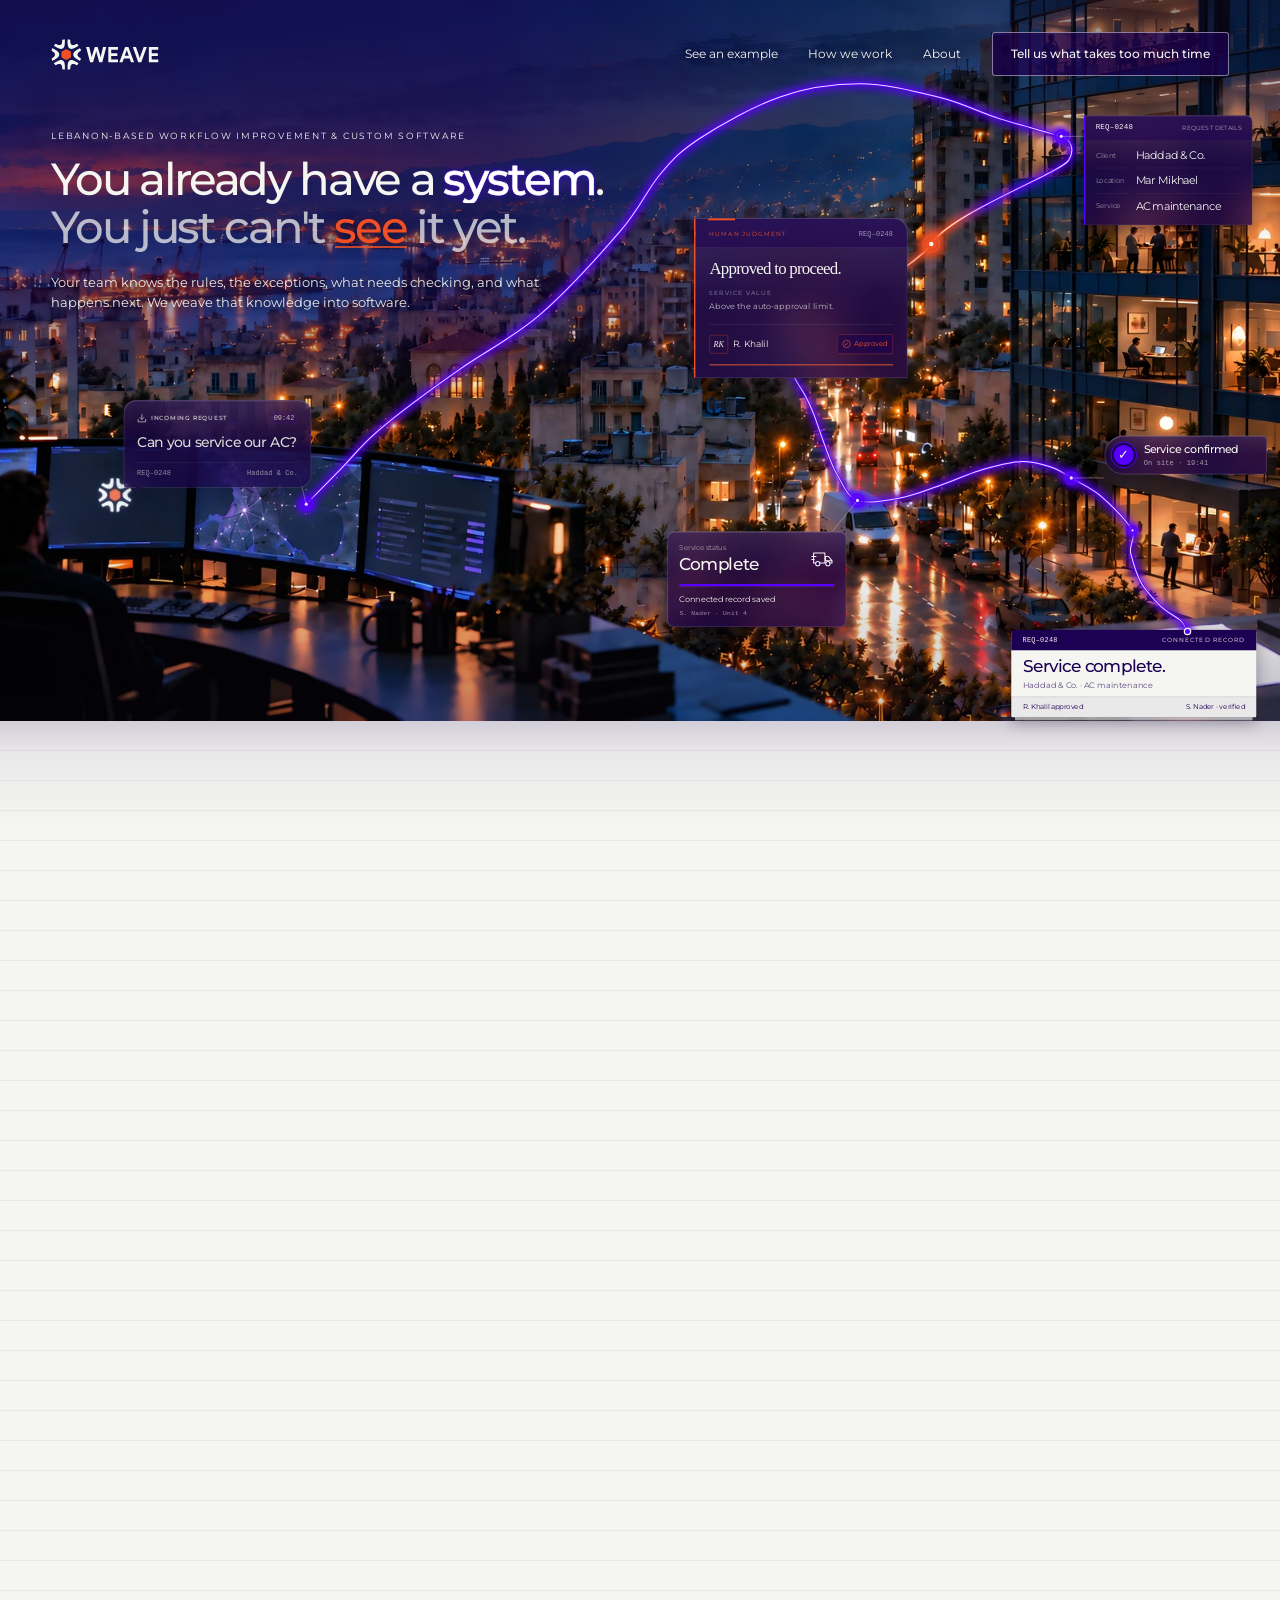
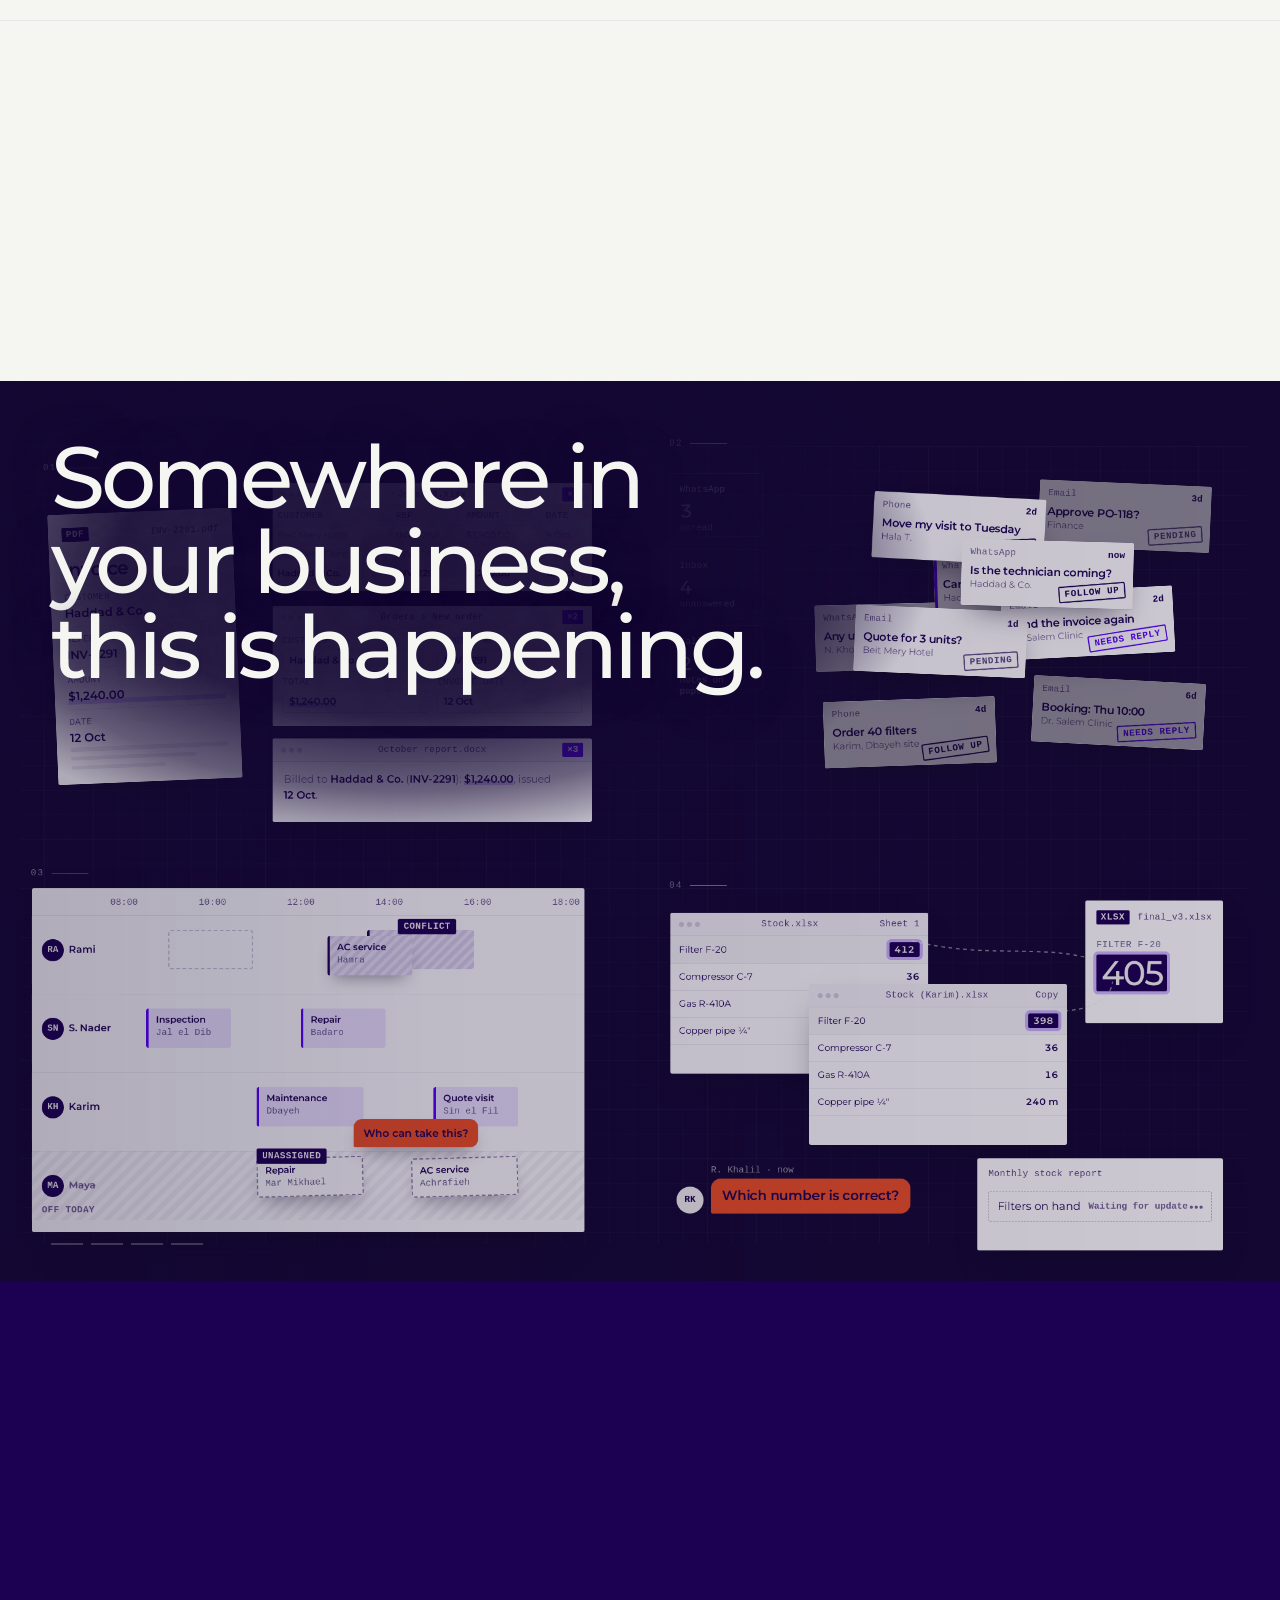
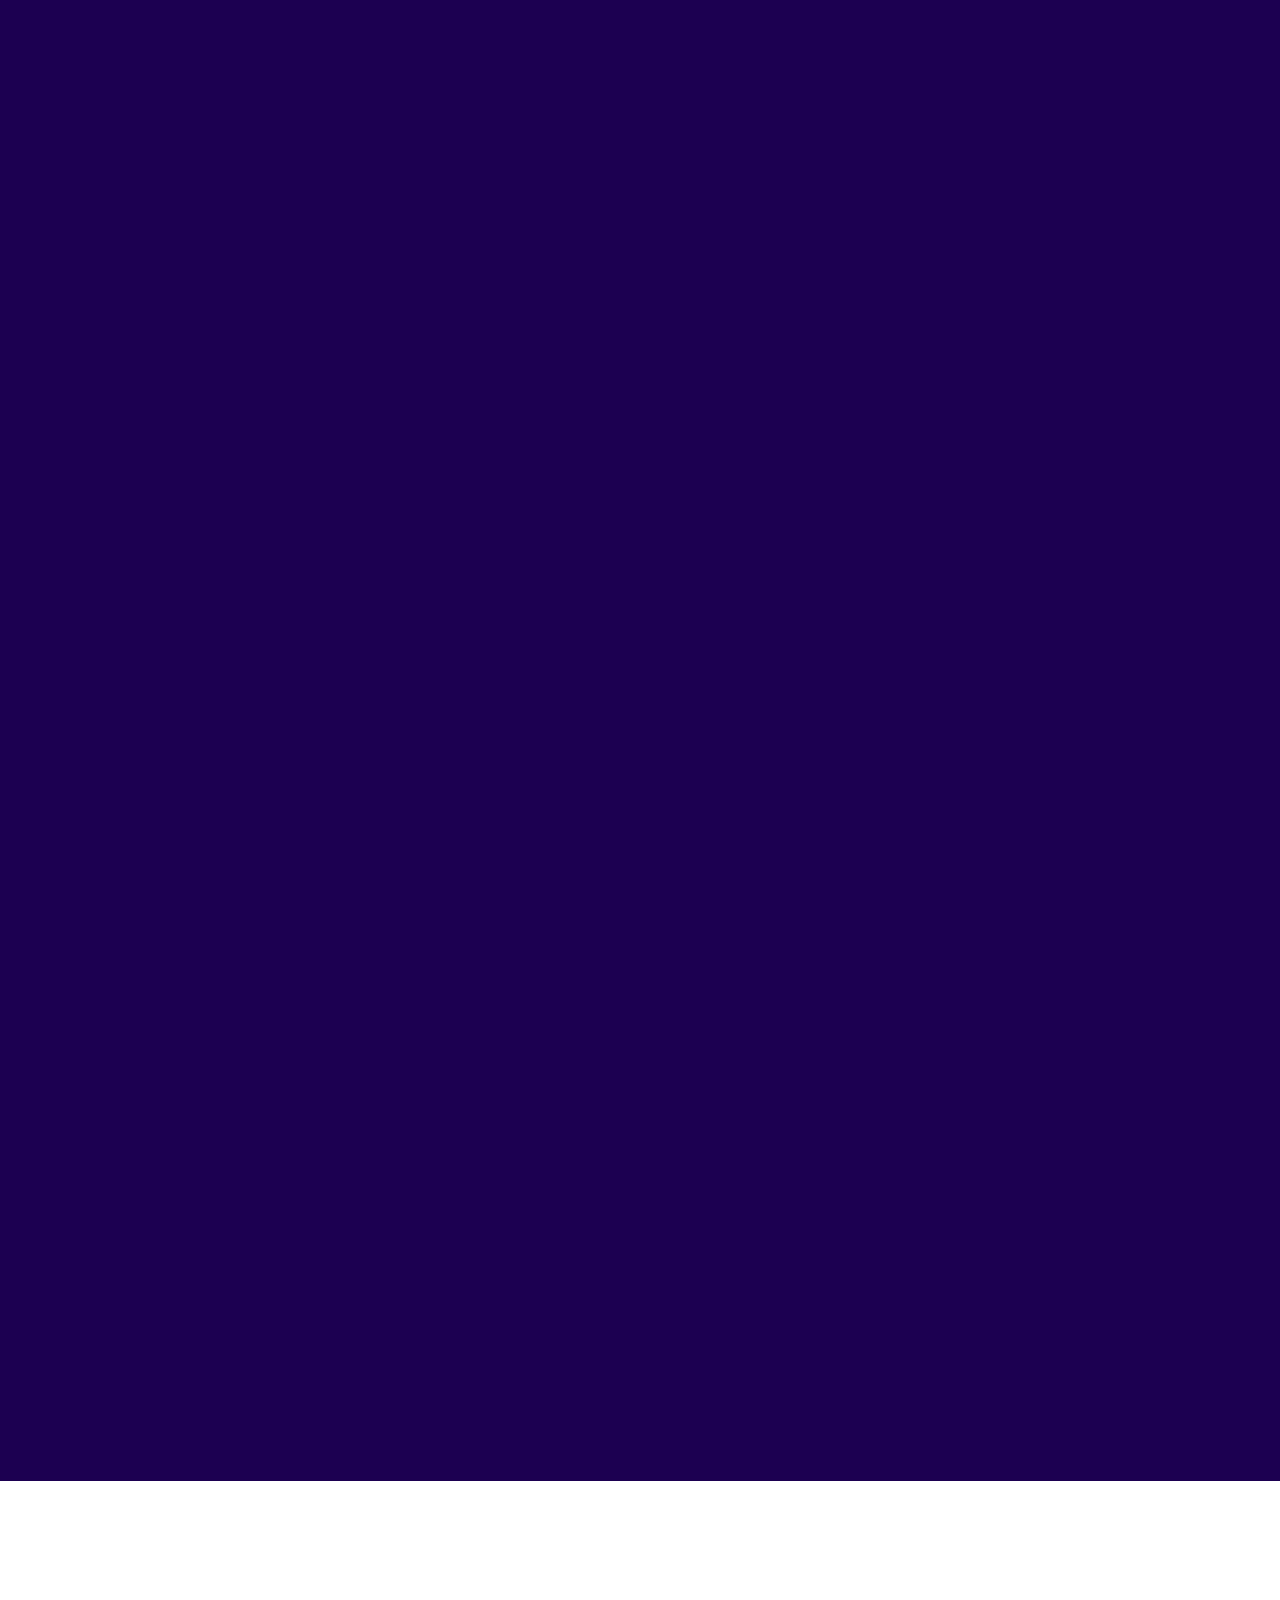
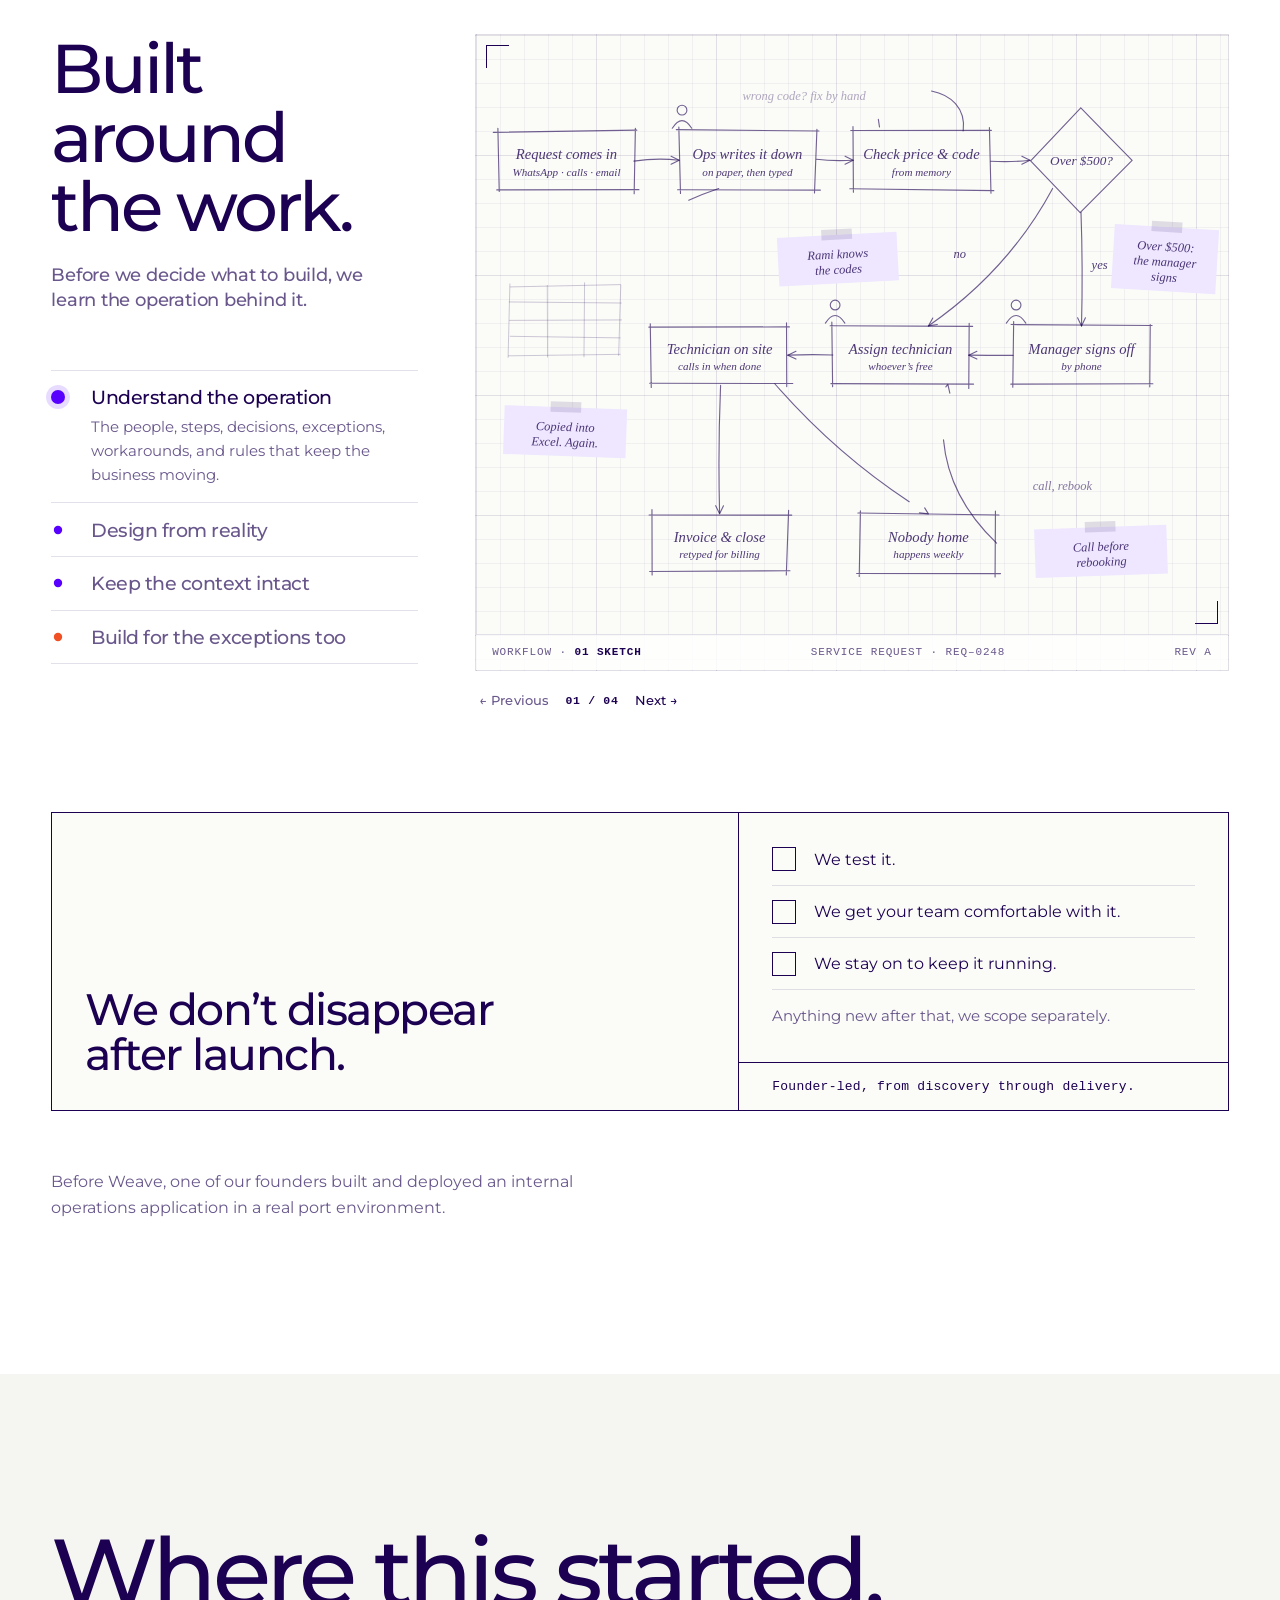
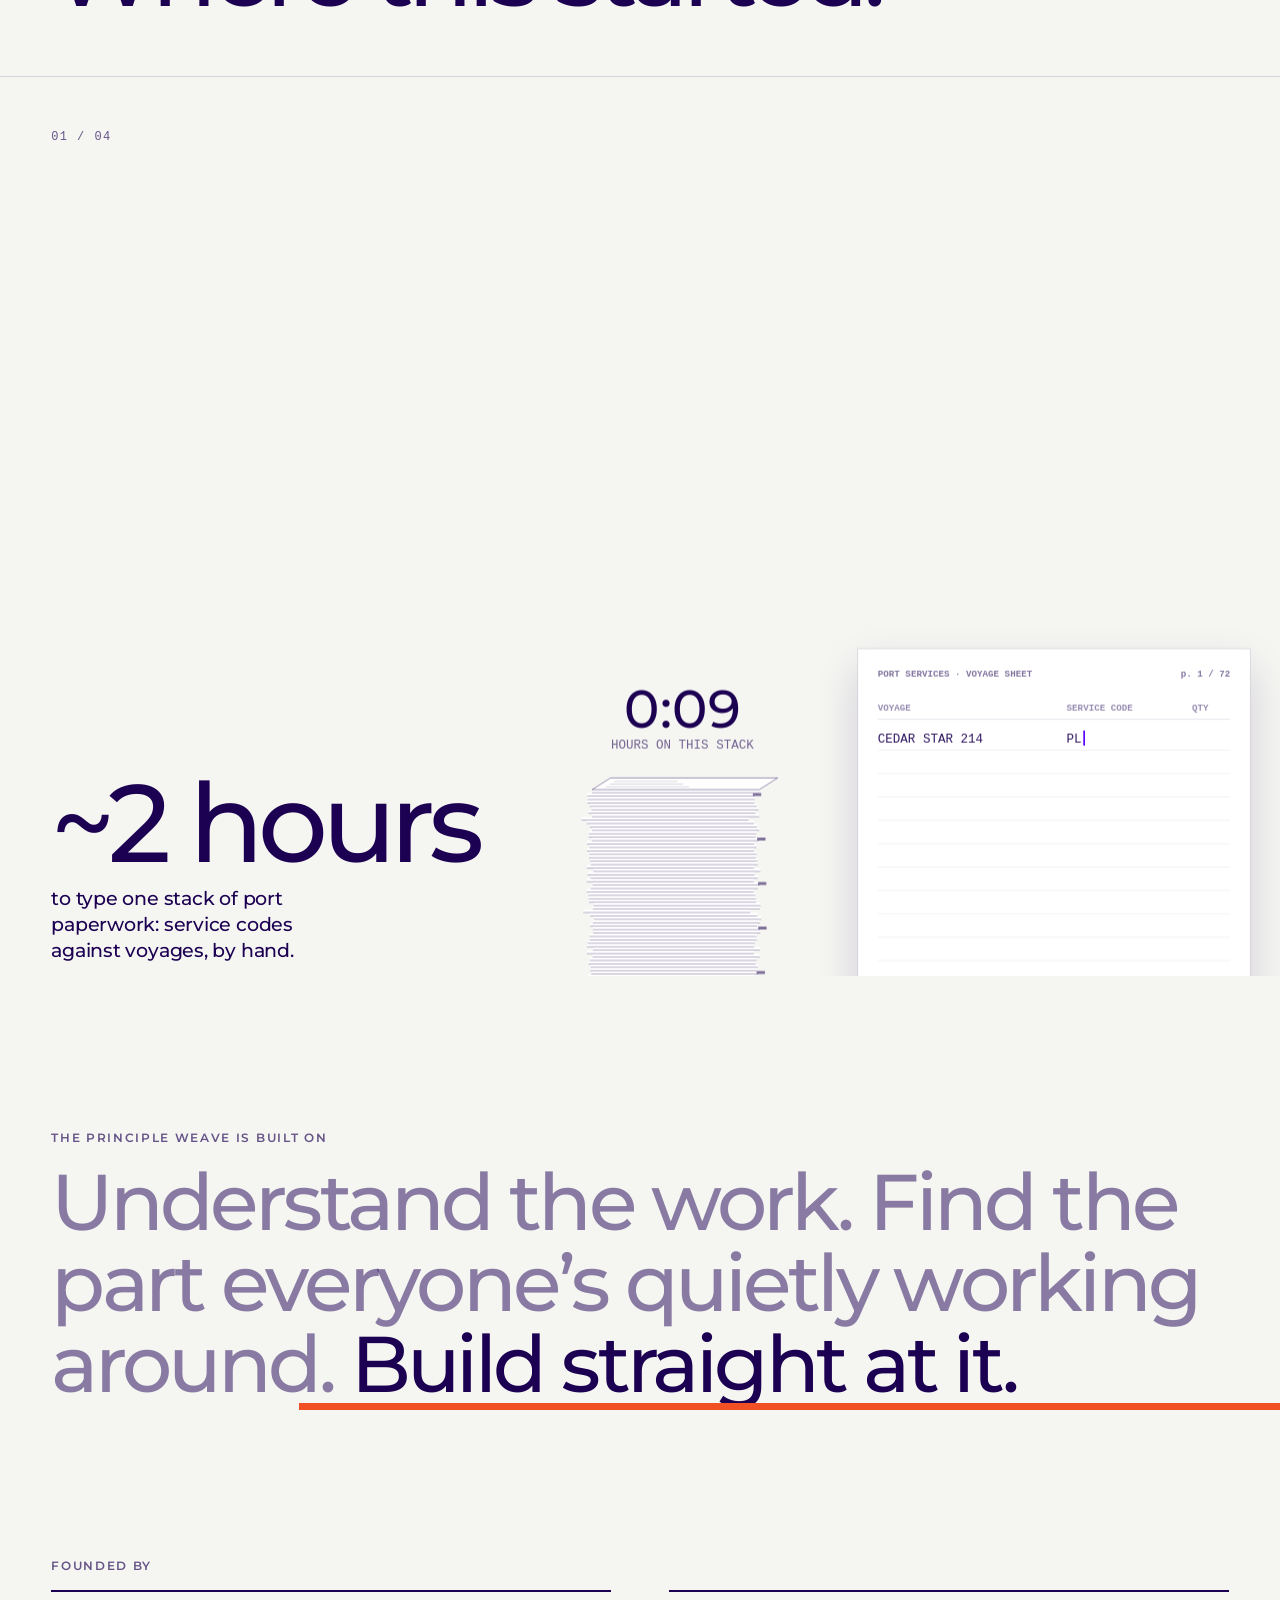
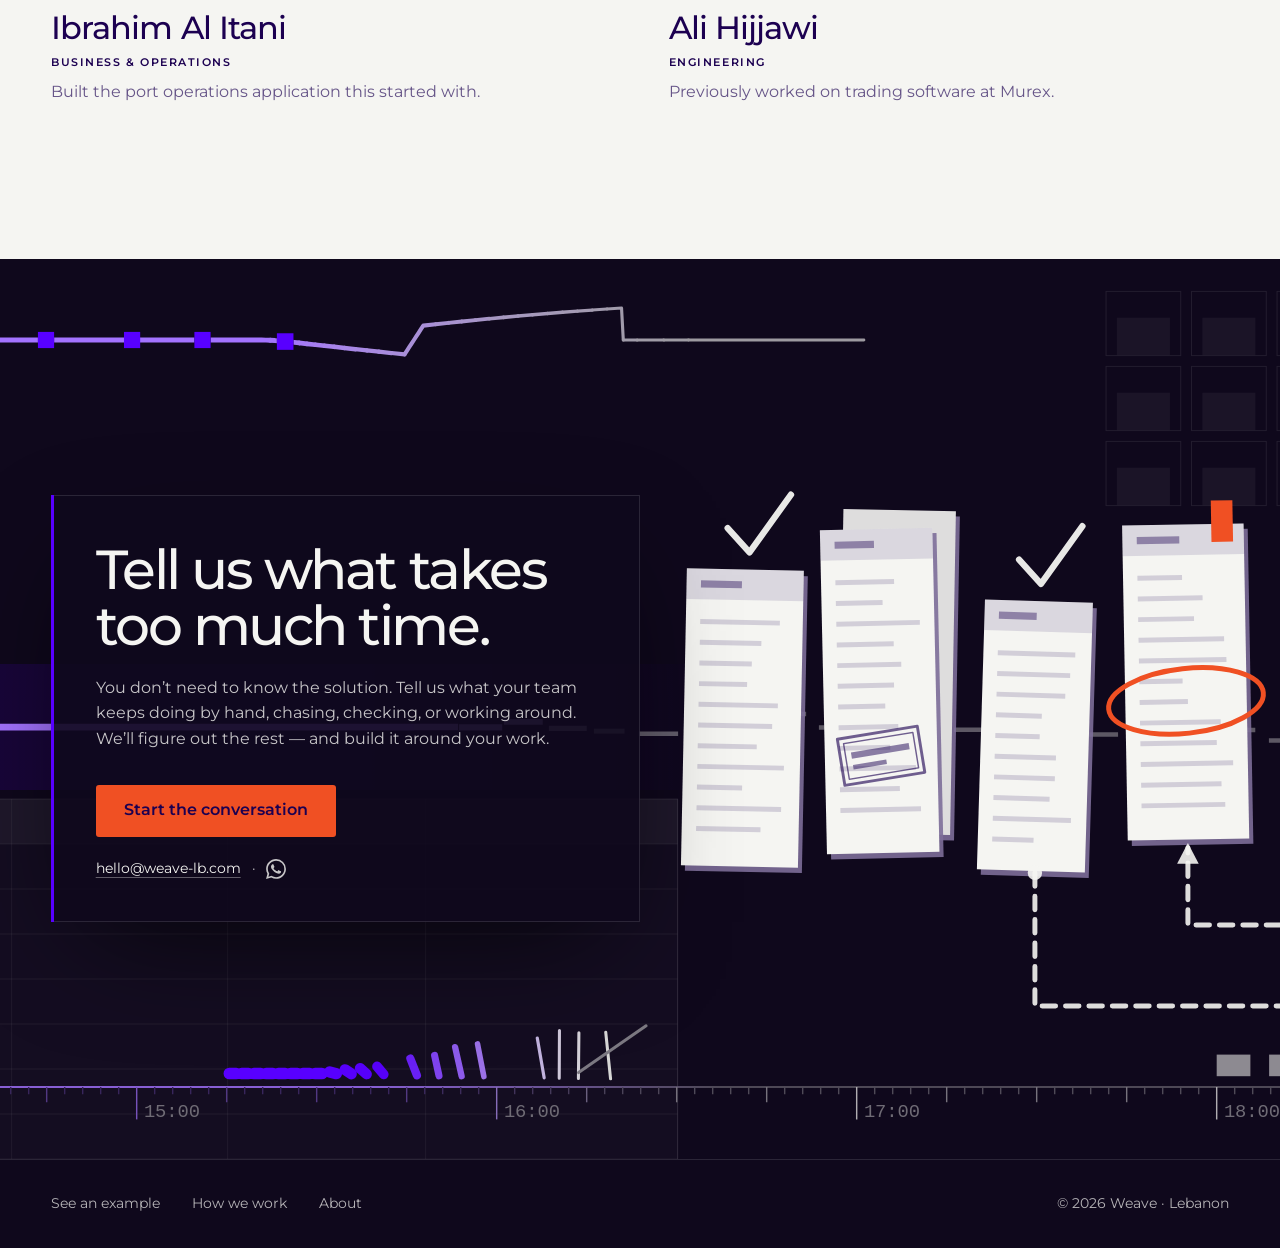
==== commit c3f4f31c: "Phones: the hero photo fills the first screen; S2 and S4 swipe - Split S2–S6 styles and scripts out " ====
--- a/index.html
+++ b/index.html
@@ -1,4 +1,5 @@
 <!doctype html>
+<!-- Bump ?v= on every deploy (all css/ and js/ links) -->
 <html lang="en">
 <head>
 <meta charset="utf-8">
@@ -477,8 +478,6 @@
 }
 @media(max-width:767px){
 
-:where(.hero) .plate-stage:has(.nav-links.is-open){z-index:4}
-
 :where(.hero) .masthead{z-index:5}
 
 :where(.hero) .site-nav{position:relative;justify-content:space-between;gap:16px}
@@ -499,87 +498,106 @@
 
 .no-js :where(.hero) .site-nav{align-items:flex-start}
 }
-/* ── Phones: copy first, then the plate ─────────────────────────────────────
-   Below 768px the 16:9 plate is only ~220px tall, so the headline laid over it
-   shrank to ~13px and met the nav. Here the nav and intro move into normal flow
-   above the art; the stage reserves one plate-height under them, and the plate,
-   thread and nodes pin to that area at the plate's own ratio, so the thread still
-   registers on the photo. Route, nodes and timing are unchanged. */
+/* Copy that has a shorter phone version carries both, each in its own span: .v2-d from 768px,
+   .v2-m below. Only one is ever rendered, so only one is read. */
+@media(min-width:768px){.v2-m{display:none!important}}
+@media(max-width:767px){.v2-d{display:none!important}}
+/* ── Phones: the photo is the first screen ────────────────────────────────────
+   Below 768px the hero is one screen tall and the photo fills it. The plate is cropped to the
+   right of the scene, where six of the seven nodes are (the workstation is off to the left):
+   it spans --crop-w artwork units from --crop-x, bottom-aligned, so the street, the van and the
+   record stay in frame, and its sky fades up into ink under the copy. The thread mount and the
+   tonal grade take exactly the plate's box, so the route stays registered to the photo at any
+   phone width. The copy sits on an ink scrim at the top; the cards float one at a time in the
+   lower half, beside the node the thread just reached (see "Phones: one card on the photo").
+   Route, nodes and timing are unchanged; at this scale the desktop's stroke widths hold. */
 @media(max-width:767px){
 
-:where(.hero) .plate-stage{aspect-ratio:auto!important;padding-bottom:calc(100% * 1153 / 2048)}
-
-:where(.hero) .plate,:where(.hero) .thread-mount{inset:auto 0 0 0;height:auto;aspect-ratio:2048 / 1153}
-
-:where(.hero) .plate-stage:after{inset:auto 0 0 0;height:auto;aspect-ratio:2048 / 1153}
+:where(.hero){--crop-x:1245;--crop-w:680;--hero-h:max(540px,100vh)}
+@supports(height:100svh){:where(.hero){--hero-h:max(540px,100svh)}}
+
+:where(.hero) .plate-stage{aspect-ratio:auto!important;height:var(--hero-h);overflow:hidden;isolation:auto}
+
+:where(.hero) .plate,:where(.hero) .thread-mount,:where(.hero) .plate-stage:after{inset:auto auto 0 calc(var(--crop-x) / var(--crop-w) * -100%);
+  width:calc(2048 / var(--crop-w) * 100%);height:auto;aspect-ratio:2048 / 1153}
 
 :where(.hero) .plate{-webkit-mask-image:linear-gradient(180deg,transparent 0,#000 16%);mask-image:linear-gradient(180deg,transparent 0,#000 16%)}
-/* The thread is drawn in 2048-wide units; at phone width the strokes thin out below a pixel. */
-:where(.hero) .thread-glow{stroke-width:30}
-
-:where(.hero) .thread-core{stroke-width:9}
-
-:where(.hero) .thread-hi{stroke-width:3}
-
-:where(.hero) .thread-mount .energy{stroke-width:5}
+/* Behind the copy the thread runs at a quarter of its light, so it never crosses a word at full
+   strength; it comes up to full just below the copy (--copy-end, measured by the "hero v2" script). */
+body:not(.no-js) :where(.hero) .thread-mount{--dim:linear-gradient(180deg,rgb(0 0 0 / .25) 0,rgb(0 0 0 / .25) calc(var(--copy-end,0px) - 24px),#000 calc(var(--copy-end,0px) + 16px));
+  -webkit-mask-image:var(--dim);mask-image:var(--dim)}
+/* The desktop's scrim, stood up for a phone: --ink, darkest at the top, under the copy. It sits on
+   the plate's grade and under the thread (both z 1; the thread comes later), as on desktop. */
+:where(.hero) .plate-stage:before{content:'';position:absolute;left:0;right:0;top:0;height:64%;z-index:1;pointer-events:none;
+  background:linear-gradient(180deg,rgb(var(--ink-rgb) / .86) 0%,rgb(var(--ink-rgb) / .8) 40%,rgb(var(--ink-rgb) / .55) 66%,
+    rgb(var(--ink-rgb) / .22) 86%,rgb(var(--ink-rgb) / 0) 100%)}
 
 :where(.hero) .masthead{position:relative;top:auto;left:auto;right:auto;padding:16px var(--page-inset) 0}
 
-:where(.hero) .intro{position:relative;top:auto;left:auto;width:auto;padding:40px var(--page-inset) 36px}
-/* The category line is the page's plainest answer to "what do you do?": it reads at arm's
-   length here, not as an 11px whisper above the riddle of the headline. */
-:where(.hero) .intro .eyebrow{display:block;font-size:13px;line-height:1.5;letter-spacing:.12em;margin:0 0 18px;opacity:.9;max-width:28em}
-
-:where(.hero) .intro .description{display:block;font-size:16px;line-height:1.55;margin:20px 0 0;max-width:30em}
-
-:where(.hero) h1{font-size:clamp(34px,10.4vw,52px);line-height:1.05}
+:where(.hero) .intro{position:relative;top:auto;left:auto;width:auto;padding:28px var(--page-inset) 0}
+/* The category line is the page's plainest answer to "what do you do?": it reads at arm's length. */
+:where(.hero) .intro .eyebrow{display:block;font-size:clamp(12px,3.4vw,13px);line-height:1.5;letter-spacing:.1em;margin:0 0 14px;opacity:.9}
+
+:where(.hero) .intro .description{display:block;font-size:17px;line-height:1.5;margin:18px 0 0;max-width:21em;opacity:.95;text-shadow:0 1px 8px var(--overlay)}
+
+:where(.hero) h1{font-size:clamp(34px,10vw,48px);line-height:1.04;text-shadow:0 1px 14px rgb(var(--overlay-rgb) / .5)}
 
 :where(.hero) h1 span,:where(.hero) h1 em{white-space:normal;text-wrap:balance}
-/* On a phone the headline is read before the thread lands, so the 10% ghost (1.2:1) read as a
-   hole: "You already have a ." At 50% (4.6:1 as a flat colour, ~3.5:1 measured on the rendered
-   glyphs: AA for large text) the word is there from the first frame, still clearly dimmer than
-   the line around it, and still lights up when the route reaches the record. */
+/* Read before the thread lands, the 10% ghost read as a hole ("You already have a ."): at 50% the
+   word is there from the first frame, still dimmer than the line, and still lights up. */
 :where(.hero) h1 .word-system{color:rgb(245 245 242 / .5)}
+/* The way on: a quiet line at the foot of the photo, to the example. */
+:where(.hero) .hero-cue{position:absolute;z-index:4;left:var(--page-inset);bottom:max(10px,env(safe-area-inset-bottom));display:inline-flex;align-items:center;gap:.5em;
+  min-height:44px;font-size:14px;font-weight:500;letter-spacing:.02em;color:var(--paper);text-decoration:none;text-shadow:0 1px 8px var(--overlay)}
+
+:where(.hero) .hero-cue span{display:inline-block}
+
+:where(.hero) .hero-cue:focus-visible{outline:2px solid var(--paper);outline-offset:2px}
 
 :where(.hero) .fragments{padding-top:28px}
-/* Without JS every card is the finished record's evidence: full strength, not the 18% the
-   tablet rule gives an unlit card (it tied with .no-js on specificity and came later). */
+/* Without JS every card is the finished record's evidence, in a column under the photo, at full
+   strength (not the 18% the tablet rule gives an unlit card). */
 .no-js :where(.hero) .fragment:not(.is-lit){opacity:1}
-/* The cards' labels, folios and footers were set at 9–11px for the desktop's scaled scene; on
-   a phone the cards are full size, so their small print comes up to 12px. */
+/* The cards' labels, folios and footers were set at 9–11px for the desktop's scaled scene; on a
+   phone the cards are full size, so their small print comes up to 12px. */
 :where(.hero) .fragment :is(.micro,.folio,.message-bottom,.rule-label,.decision,.delivery-label,.record-trail),
 :where(.hero) .structured .source span:last-child,:where(.hero) .structured dt,:where(.hero) .message-top .micro,:where(.hero) .approval .artifact-top .micro{font-size:12px}
 }
+@media(max-width:767px) and (prefers-reduced-motion:no-preference){
+
+:where(.hero) .hero-cue span{animation:hero-cue 1.6s var(--ease-inout) 1.2s 3}
+@keyframes hero-cue{0%,100%{transform:none}50%{transform:translateY(4px)}}
+}
 /* ── Phones: one bar ──────────────────────────────────────────────────────────
-   The masthead was the only navigation and it scrolled away with the hero: mid-page there was
-   no menu, and the only way to reach Weave was the bottom of the page. With JS (the menu needs
-   it) the masthead becomes a fixed 56px bar: logo, WhatsApp (the page's own prefilled message;
-   it steps aside while S6's panel, the real CTA, is on screen) and Menu. The bar lives inside
-   the plate-stage, so the stage is lifted above the sections for the bar to paint over them;
-   the stage's own content never overlaps a later section. Without JS the masthead stays in
-   flow with its links open, as before. */
+   With JS (the menu needs it) the masthead is a fixed 56px bar: logo, WhatsApp (icon only, the
+   page's own prefilled message; it steps aside while S6's panel, the real CTA, is on screen) and
+   Menu, as plain marks with no boxes. Over the photo the bar is clear; once the copy would slide
+   under it, it turns ink (.is-solid, set by the "hero v2" script), and it is ink while the menu is
+   open. The stage is not a stacking context here, so the bar (z 40) paints over every later
+   section. Without JS the masthead stays in flow with its links open, as before. */
 @media(max-width:767px){
 :root{--bar:56px}
 
-body:not(.no-js) :where(.hero) .plate-stage{z-index:30;padding-top:var(--bar)}
-/* The tablet rule drops the stage to 4 while the menu is open; the bar must stay on top. */
-body:not(.no-js) :where(.hero) .plate-stage:has(.nav-links.is-open){z-index:30}
-
-body:not(.no-js) :where(.hero) .masthead{position:fixed;top:0;left:0;right:0;height:var(--bar);padding:0 var(--page-inset);
-  background:rgb(var(--ink-rgb) / .97);border-bottom:1px solid rgb(var(--paper-rgb) / .1)}
-
-body:not(.no-js) :where(.hero) .intro{padding-top:32px}
-
-:where(.hero) .site-nav{gap:10px}
+body:not(.no-js) :where(.hero) .masthead{position:fixed;z-index:40;top:0;left:0;right:0;height:var(--bar);padding:0 calc(var(--page-inset) - 10px) 0 var(--page-inset);
+  background:rgb(var(--ink-rgb) / 0);border-bottom:1px solid rgb(var(--paper-rgb) / 0);transition:background-color var(--dur) ease,border-color var(--dur) ease}
+
+body:not(.no-js) :where(.hero) .masthead:is(.is-solid,:has(.nav-links.is-open)){background:var(--ink);border-bottom-color:rgb(var(--paper-rgb) / .1)}
+
+body:not(.no-js) :where(.hero) .intro{padding-top:calc(var(--bar) + 22px)}
+
+:where(.hero) .site-nav{gap:2px}
 
 :where(.hero) .brand{display:flex;align-items:center;min-height:44px;margin-right:auto}
 
-:where(.hero) .nav-wa{display:inline-flex;align-items:center;min-height:44px;padding:0 14px 0 12px;border:1px solid rgb(var(--paper-rgb) / .48);border-left:3px solid var(--thread);
-  border-radius:3px;font-size:14px;font-weight:500;line-height:1.2;white-space:nowrap;transition:opacity var(--dur-fast) ease,visibility 0s}
+:where(.hero) .nav-wa{display:inline-grid;place-items:center;width:44px;height:44px;color:var(--paper);transition:opacity var(--dur-fast) ease,visibility 0s}
+
+:where(.hero) .nav-wa svg{display:block;width:22px;height:22px}
 
 :where(.hero) .nav-wa.is-away{opacity:0;visibility:hidden;transition:opacity var(--dur-fast) ease,visibility 0s linear var(--dur-fast)}
 
-:where(.hero) .menu-toggle{font-size:13px}
+:where(.hero) .menu-toggle{min-height:44px;padding:0 10px;gap:10px;border:0;background:none;font-size:15px;font-weight:500;letter-spacing:.01em}
+
+:where(.hero) .menu-icon{width:18px;height:11px;border-top-width:1.5px;border-bottom-width:1.5px}
 /* The open menu: full-size rows under the bar, from anywhere on the page. */
 :where(.hero) .nav-links>a{font-size:16px;min-height:48px}
 
@@ -589,54 +607,85 @@
 /* Without JS the links are always open, so the WhatsApp link would only crowd the logo row. */
 .no-js :where(.hero) .nav-wa{display:none}
 }
-/* ── Phones: the six cards share one place ────────────────────────────────────
-   Stacked under the plate, the six cards were a 1,000px column, each waiting at 18% until the
-   thread reached it: a reader scrolling early met a column of ghosts that retold S2. With JS and
-   motion they share one grid cell: the card the thread reached last holds it (.is-current, from
-   the "hero's one card" script), at the driver's own reveal, and the one before fades out. Above
-   it, six knots in route order fill with the thread (orange at the human step). Same cards,
-   same clock and loop. Reduced motion and no JS keep the column, every card lit.
-   The cell is laid out by these media queries, not by the script, and the knots' row is
-   reserved in the padding, so the first paint already has the final layout: over a slow
-   connection the column would otherwise paint first and collapse when the script arrived. */
+/* ── Phones: one card on the photo ────────────────────────────────────────────
+   With JS the cards float over the photo, one at a time: the card the thread reached last holds
+   (.is-current, from the "hero's one card" script, which reads the driver's is-lit), rising in
+   on the driver's own reveal, and the one before fades out. Each card sits beside its node, in
+   the lower half and clear of the copy (--card-x / --card-y, from the "hero v2" script). Same
+   cards, same clock and loop. With reduced motion the route is drawn and the finished record
+   rests on the photo; without JS every card stands in a column under it. */
+@media(max-width:767px){
+
+body:not(.no-js) :where(.hero) .fragments{position:absolute;z-index:3;left:0;right:0;top:0;height:var(--hero-h);padding:0;pointer-events:none}
+
+body:not(.no-js) :where(.hero) .fragment-space{position:absolute;inset:0;width:auto;height:auto;max-width:none;margin:0;padding:0;border:0;display:block}
+
+body:not(.no-js) :where(.hero) .fragment{--w:var(--width);position:absolute;left:var(--card-x,var(--page-inset));top:var(--card-y,50%);width:min(var(--w),100% - 2 * var(--page-inset));max-width:none;font-size:16px}
+/* Floating on a 360–430px photo, each card is held to the size of a notification: the same
+   content, one step less air, its headline a step smaller; small print stays at 12px. */
+body:not(.no-js) :where(.hero) :is(.intake,.record){--w:300px}
+
+body:not(.no-js) :where(.hero) .approval{--w:320px}
+
+body:not(.no-js) :where(.hero) .dispatch{--w:270px}
+
+body:not(.no-js) :where(.hero) .verification{--w:250px}
+
+body:not(.no-js) :where(.hero) .message{padding:14px 16px 12px}
+
+body:not(.no-js) :where(.hero) .message-top{margin-bottom:10px}
+
+body:not(.no-js) :where(.hero) .intake h2{font-size:19px}
+
+body:not(.no-js) :where(.hero) .message-bottom{margin-top:10px;padding-top:8px}
+
+body:not(.no-js) :where(.hero) .structured .source{padding:9px 16px}
+
+body:not(.no-js) :where(.hero) :is(.structured dt,.structured dd){padding:6px 0}
+
+body:not(.no-js) :where(.hero) .structured dd{font-size:15px}
+
+body:not(.no-js) :where(.hero) .approval{padding:0 16px 14px}
+
+body:not(.no-js) :where(.hero) .approval .artifact-top{padding:12px 0 10px}
+
+body:not(.no-js) :where(.hero) .approval h2{margin-top:12px;font-size:21px}
+
+body:not(.no-js) :where(.hero) .rule{margin-top:6px!important;line-height:1.5}
+
+body:not(.no-js) :where(.hero) .decision-row{margin-top:12px;padding-top:10px}
+
+body:not(.no-js) :where(.hero) .decision{padding:6px 7px}
+
+body:not(.no-js) :where(.hero) .decision-track{margin-top:10px}
+
+body:not(.no-js) :where(.hero) .dispatch{padding:13px 16px 11px}
+
+body:not(.no-js) :where(.hero) .dispatch h2{font-size:23px}
+
+body:not(.no-js) :where(.hero) .delivery-icon{width:32px;height:32px}
+
+body:not(.no-js) :where(.hero) .delivery-track{margin:10px 0 8px}
+
+body:not(.no-js) :where(.hero) .record-top{padding:7px 16px 8px}
+
+body:not(.no-js) :where(.hero) .record h2{margin:8px 16px 2px;font-size:21px}
+
+body:not(.no-js) :where(.hero) .record .record-detail{margin:0 16px}
+
+body:not(.no-js) :where(.hero) .record-trail{padding:7px 16px}
+/* The knot row of the earlier phone layout: the cards are on the photo now, beside the thread itself. */
+:where(.hero) .slot-rail{display:none}
+}
 @media(max-width:767px) and (prefers-reduced-motion:no-preference){
 
-body:not(.no-js) :where(.hero) .fragments{padding-top:60px}
-
-body:not(.no-js) :where(.hero) .fragment-space{display:grid;gap:0;max-width:400px;margin:0;padding-left:0;border-left:0}
-/* The cell is the tallest card's height (the approval); the others sit centred in it, so a
-   short card (the 62px seal) reads as held in place rather than followed by a gap. */
-body:not(.no-js) :where(.hero) .fragment{grid-area:1 / 1;align-self:center;max-width:none}
-/* The approval docket sets that height: a little less air inside it keeps the cell compact. */
-body:not(.no-js) :where(.hero) .approval .artifact-top{padding:14px 0 12px}
-
-body:not(.no-js) :where(.hero) .approval h2{margin-top:13px}
-
-body:not(.no-js) :where(.hero) .decision-row{margin-top:14px;padding-top:12px}
-
-body:not(.no-js) :where(.hero) .decision-track{margin-top:12px}
-
-body:not(.no-js) :where(.hero) .fragment:not(.is-current){opacity:0;visibility:hidden;transition:opacity .2s ease,visibility 0s linear .2s}
-
-body:not(.no-js) :where(.hero) .fragment.is-current{opacity:calc(var(--reveal,1) * var(--loop-fade,1));visibility:visible}
-/* The knots sit in the 32px the padding above keeps for them. */
-:where(.hero) .slot-rail{--k:0;position:absolute;top:28px;left:var(--page-inset);right:var(--page-inset);display:flex;justify-content:space-between;max-width:400px;margin:0;padding:0;list-style:none}
-
-:where(.hero) .slot-rail:before,:where(.hero) .slot-rail:after{content:'';position:absolute;left:6px;top:5px;height:2px;background:rgb(var(--paper-rgb) / .16)}
-
-:where(.hero) .slot-rail:before{right:6px}
-/* The thread fills knot to knot as the route lights them (--k: the lit knots, less one). */
-:where(.hero) .slot-rail:after{width:calc((100% - 12px) * var(--k) / 5);background:var(--thread)}
-
-:where(.hero) .slot-rail li{position:relative;z-index:1;width:12px;height:12px;border-radius:50%;background:var(--ink);border:2px solid rgb(var(--paper-rgb) / .32)}
-
-:where(.hero) .slot-rail li.is-lit{border-color:var(--thread);background:var(--thread)}
-
-:where(.hero) .slot-rail li[data-human].is-lit{border-color:var(--orange);background:var(--orange)}
-
-:where(.hero) .slot-rail li.is-current{box-shadow:0 0 0 4px rgb(var(--thread-rgb) / .35)}
-
-:where(.hero) .slot-rail li[data-human].is-current{box-shadow:0 0 0 4px rgb(var(--orange-rgb) / .3)}
+body:not(.no-js) :where(.hero) .fragment:not(.is-current.is-lit){opacity:0;visibility:hidden;transition:opacity .2s ease,visibility 0s linear .2s}
+
+body:not(.no-js) :where(.hero) .fragment.is-current.is-lit{opacity:calc(var(--reveal,1) * var(--loop-fade,1));visibility:visible;transform:translateY(calc((1 - var(--reveal,1)) * 14px))}
+}
+@media(max-width:767px) and (prefers-reduced-motion:reduce){
+
+body:not(.no-js) :where(.hero) .fragment:not(.record){display:none}
 }
 @media(prefers-reduced-motion:reduce){
 
@@ -644,1217 +693,160 @@
 
 
 </style>
+<link rel="stylesheet" href="css/s2.css?v=2026-10-06-2">
+<link rel="stylesheet" href="s1-s2-transition.css?v=2026-10-06-2">
+<link rel="stylesheet" href="css/s3.css?v=2026-10-06-2">
+<link rel="stylesheet" href="css/s4.css?v=2026-10-06-2">
+<link rel="stylesheet" href="css/s5.css?v=2026-10-06-2">
+<link rel="stylesheet" href="css/s6.css?v=2026-10-06-2">
 <style>
-
-/* ═══════════════ S2 · One record (scoped to .s2) ═══════════════
-   The finished record, opened on a ledger desk. S1's thread comes down off the
-   scene's last node and binds the record: six knots, one per layer, orange
-   only where a person stepped in. Crop marks register where the record lands.
-   Colour: every value is a site token. On paper the old violets became --ink
-   (type, numbers, rules, the record's strip) and the thread stays --thread
-   (the binding, its knots and the rail); orange is only the human step. */
-
-:where(.s2) *{box-sizing:border-box}
-:where(.s2) .sr-only{position:absolute;width:1px;height:1px;overflow:hidden;clip-path:inset(50%);white-space:nowrap}
-:where(.s2) .folio{font-family:var(--mono);letter-spacing:.04em;font-variant-numeric:tabular-nums}
-:where(.s2) .micro{font-size:.625em;letter-spacing:.14em;text-transform:uppercase;font-weight:600}
-
-/* ── The desk ────────────────────────────────────────────── */
-.s2{--pin:40vh;--dim:.58;--rs:clamp(16px,min(1.16vw,2.1vh),19px);--edge:clamp(16px,1.6vw,32px);
-  /* Local tints, each declared once. */
-  --muted:rgb(var(--ink-rgb) / .68);                          /* --ink at 68%: field labels, caption, marginalia */
-  --deck:color-mix(in srgb,var(--paper) 70%,var(--sheet));    /* --paper over --sheet: the tone under the pinned deck */
-  position:relative;max-width:2560px;margin:auto;background:var(--paper);color:var(--ink);
-  font-family:var(--sans);font-weight:400;-webkit-font-smoothing:antialiased}
-/* Where the dark scene ends, the paper starts in the scene's shade. */
-.s2:before{content:'';position:absolute;left:0;right:0;top:0;height:clamp(72px,12vh,150px);pointer-events:none;
-  background:linear-gradient(rgb(var(--ink-rgb) / .16),rgb(var(--ink-rgb) / .05) 30%,rgb(var(--ink-rgb) / 0))}
-/* Ledger rules: the frame carries them, so they hold still while the record is pinned. */
-:where(.s2) .s2-frame{--rule:30px;position:relative;padding:var(--space-6) var(--page-inset);
-  background:repeating-linear-gradient(180deg,transparent 0 calc(var(--rule) - 1px),rgb(var(--ink-rgb) / .055) calc(var(--rule) - 1px) var(--rule))}
-:where(.s2) .s2-inner{position:relative;max-width:800px;margin:auto}
-:where(.s2) .s2-figure{position:relative;margin:0;min-width:0}
-:where(.s2) .s2-title{margin:0 0 var(--space-4);font-size:clamp(31px,4.3vw,60px);line-height:1.04;letter-spacing:-.045em;font-weight:500;color:var(--ink)}
-:where(.s2) .s2-title span{display:block}
-:where(.s2) .caption{margin:var(--space-1) 2px 0;font-size:11.5px;line-height:1.4;letter-spacing:.02em;color:var(--muted);text-align:right}
-
-/* ── The record: S1's final card, opened ─────────────────── */
-:where(.s2) .record{--gutter:2.75em;--key:8.5em;
-  position:relative;font-size:var(--rs);line-height:1.4;background:var(--sheet);color:var(--ink);
-  border-top:2px solid var(--ink);border-radius:4px 4px 2px 2px;
-  box-shadow:0 0 0 1px rgb(var(--ink-rgb) / .09),0 1px 2px rgb(var(--ink-rgb) / .04),0 8px 24px -12px rgb(var(--ink-rgb) / .12)}
-/* The retained sheets beneath: every layer is kept, not thrown away. */
-:where(.s2) .record:after{content:'';position:absolute;inset:0;border-radius:inherit;pointer-events:none;opacity:var(--m,1);
-  box-shadow:0 .42em 0 -.2em var(--sheet),0 .42em 0 -.14em rgb(var(--ink-rgb) / .12),0 .84em 0 -.42em var(--sheet),0 .84em 0 -.36em rgb(var(--ink-rgb) / .09)}
-:where(.s2) .record-top{display:flex;justify-content:space-between;align-items:center;gap:12px;background:var(--ink);color:var(--paper);padding:.55em 1.75em .6em var(--gutter)}
-:where(.s2) .record-top .folio{font-size:.75em;line-height:1.3}
-:where(.s2) .record-top .micro{font-size:.66em;letter-spacing:.13em}
-:where(.s2) .record-head{display:flex;justify-content:space-between;align-items:baseline;gap:8px 20px;flex-wrap:wrap;padding:.85em 1.75em .8em var(--gutter)}
-:where(.s2) .record-head h3{margin:0;font-size:1.6em;line-height:1.1;letter-spacing:-.035em;font-weight:500}
-:where(.s2) .record-head p{margin:0;font-size:.875em;color:rgb(var(--ink-rgb) / .7)}
-
-/* ── Layers: key, the locked sentence, then its evidence ──── */
-:where(.s2) .layers{position:relative;list-style:none;margin:0;padding:0}
-:where(.s2) .layer{--knot:2.6em;position:relative;display:grid;grid-template-columns:var(--key) minmax(0,1fr);grid-template-areas:"key line" "key body";
-  column-gap:1.25em;row-gap:1.05em;padding:1.5em 1.75em 1.65em var(--gutter);border-top:1px solid rgb(var(--ink-rgb) / .11)}
-:where(.s2) .layer[data-layer="4"]{grid-template-areas:"key body";padding-top:1.9em;padding-bottom:2em;border-top-color:rgb(var(--orange-rgb) / .4)}
-:where(.s2) .layer-key{grid-area:key;display:flex;flex-direction:column;align-items:flex-start;gap:.55em}
-:where(.s2) .layer-key .num{font:200 2.2em/1 var(--sans);letter-spacing:-.04em;color:var(--ink)}
-:where(.s2) .layer[data-layer="4"] .num{color:var(--orange-ink)}
-:where(.s2) .layer-key h4{margin:0;font-size:.66em;line-height:1.5;letter-spacing:.1em;text-transform:uppercase;font-weight:600}
-:where(.s2) .line{grid-area:line;margin:0;max-width:30em;font-size:1.32em;line-height:1.32;letter-spacing:-.022em;font-weight:500;text-wrap:pretty}
-:where(.s2) .layer-body{grid-area:body;min-width:0;padding-top:.9em;border-top:1px solid rgb(var(--ink-rgb) / .1)}
-:where(.s2) .layer[data-layer="4"] .layer-body{padding-top:0;border-top:0}
-/* The face (key, sentence, evidence) is a box only on the pinned card, where it fades as one. */
-:where(.s2) .layer-face{display:contents}
-:where(.s2) .field{display:block;font-size:.625em;letter-spacing:.12em;text-transform:uppercase;font-weight:600;color:var(--muted);margin-bottom:.35em}
-:where(.s2) .layer p,:where(.s2) .layer dl,:where(.s2) .layer dd,:where(.s2) .layer ul,:where(.s2) .layer ol{margin:0}
-:where(.s2) .glyph{font-family:'Segoe UI Symbol','Apple Symbols','DejaVu Sans',var(--sans);color:var(--ink);font-weight:600}
-
-/* The binding (open document): one thread down the gutter, a knot per layer. */
-:root:not(.s2-pin) :where(.s2) .layer:before{content:'';position:absolute;left:calc(var(--gutter) / 2 - 1px);top:0;bottom:0;width:2px;background:var(--thread)}
-:root:not(.s2-pin) :where(.s2) .layer:first-child:before{top:var(--knot)}
-:root:not(.s2-pin) :where(.s2) .layer:last-child:before{bottom:auto;height:var(--knot)}
-:root:not(.s2-pin) :where(.s2) .layer[data-layer="4"]:before{background:linear-gradient(var(--thread),var(--orange) var(--knot),var(--thread) calc(var(--knot) * 2.4))}
-:root:not(.s2-pin) :where(.s2) .layer:after{content:'';position:absolute;left:calc(var(--gutter) / 2 - .34em);top:calc(var(--knot) - .34em);width:.68em;height:.68em;
-  border-radius:50%;background:var(--sheet);border:2px solid var(--thread)}
-:root:not(.s2-pin) :where(.s2) .layer[data-layer="4"]:after{border-color:var(--orange);background:var(--orange)}
-:root:not(.s2-pin) :where(.s2) .layer:last-child:after{background:var(--thread);box-shadow:0 0 0 3px rgb(var(--thread-rgb) / .16)}
-
-/* 01 · What came in */
-:where(.s2) .intake-meta{display:flex;align-items:baseline;gap:.75em;flex-wrap:wrap}
-:where(.s2) .intake-meta .field{display:inline;margin:0}
-:where(.s2) .intake-meta .folio{font-size:.8em;color:var(--muted)}
-:where(.s2) .said{margin:.55em 0 0;display:flex;align-items:baseline;gap:.75em}
-:where(.s2) .said .field{display:inline;margin:0;flex:none}
-:where(.s2) .said q{font:1.3em/1.2 var(--serif);letter-spacing:-.02em;quotes:'“' '”'}
-
-/* 02 · What the system understood */
-:where(.s2) .fields{display:grid;grid-template-columns:repeat(4,auto);justify-content:space-between;gap:.4em 1em}
-:where(.s2) .fields dd{font-size:1em;letter-spacing:-.015em;white-space:nowrap}
-
-/* 03 · What the rules did */
-:where(.s2) .checks{list-style:none;padding:0;display:flex;flex-wrap:wrap;gap:.3em 1.1em;font-size:.9em}
-:where(.s2) .checks li{display:flex;gap:.45em;align-items:baseline;white-space:nowrap}
-:where(.s2) .exception{display:flex;align-items:baseline;gap:.35em .6em;flex-wrap:wrap;margin-top:.65em;padding:.55em .8em .55em .75em;
-  border-left:2px solid var(--ink);background:rgb(var(--ink-rgb) / .045);font-size:.9em}
-:where(.s2) .exception .route{color:var(--ink);font-weight:600;white-space:nowrap}
-:where(.s2) .exception .xref{margin-left:auto;font-size:.8em;color:var(--ink);white-space:nowrap}
-
-/* 04 · Where a person stepped in: no sentence; the signature and stamp are the page. */
-:where(.s2) .decision{display:grid;grid-template-columns:minmax(0,1fr) auto;grid-template-areas:"sig verdict" "who verdict";align-items:end;gap:.75em 1.5em}
-:where(.s2) .signature{grid-area:sig;padding:0 1.5em .14em 0;border-bottom:1px solid rgb(var(--ink-rgb) / .3)}
-:where(.s2) .signature .name{font:italic 2.4em/1.05 var(--serif);letter-spacing:-.02em}
-:where(.s2) .signed{grid-area:who;display:flex;align-items:center;gap:.75em}
-:where(.s2) .initials{width:2.3em;height:2.3em;display:grid;place-items:center;flex:none;font:italic .9em var(--serif);border:1px solid var(--orange);border-radius:3px;color:var(--ink)}
-:where(.s2) .signed .micro{color:var(--orange-ink);font-size:.66em}
-/* The stamp is inked on: double rule, slight angle, open over the line it lands on. */
-:where(.s2) .verdict{grid-area:verdict;align-self:center;display:flex;flex-direction:column;align-items:center;gap:.55em}
-:where(.s2) .stamp{display:inline-flex;align-items:center;gap:.5em;padding:.6em 1.05em .6em .95em;border:2px solid var(--orange);outline:1px solid rgb(var(--orange-rgb) / .6);outline-offset:-6px;border-radius:4px;
-  color:var(--orange-ink);font-size:1em;letter-spacing:.16em;text-transform:uppercase;font-weight:700;transform:rotate(-4deg)}
-:where(.s2) .stamp .glyph{color:inherit}
-:where(.s2) .verdict time{font-size:.9em;color:var(--orange-ink)}
-
-/* 05 · What happened next */
-:where(.s2) .steps{list-style:none;padding:0;display:flex;flex-wrap:wrap;align-items:baseline;gap:.4em 0;font-size:.95em}
-:where(.s2) .steps li{display:flex;align-items:baseline;gap:.45em;white-space:nowrap}
-:where(.s2) .steps li:not(:last-child):after{content:'→' / '';color:var(--ink);margin:0 .55em}
-:where(.s2) .steps .field{display:inline;margin:0}
-:where(.s2) .steps .folio{font-size:.9em}
-:where(.s2) .steps .done{font-weight:700}
-
-/* 06 · What remains: S1's trail strip, extended into the whole history. */
-:where(.s2) .timeline{list-style:none;padding:0;display:grid;grid-template-columns:repeat(7,minmax(0,1fr));position:relative;font-size:.85em;line-height:1.2}
-:where(.s2) .timeline li{position:relative;display:flex;flex-direction:column;min-width:0}
-:where(.s2) .timeline li:not(:last-child):before{content:'';position:absolute;left:0;right:0;top:1.8em;height:2px;margin-top:-1px;background:rgb(var(--ink-rgb) / .4)}
-:where(.s2) .timeline time{display:block;height:1.2em;color:var(--ink)}
-:where(.s2) .timeline li span:last-child{margin-top:1.25em}
-:where(.s2) .timeline li:after{content:'';position:absolute;left:0;top:1.5em;width:2px;height:.6em;background:var(--ink)}
-:where(.s2) .timeline .human:after,:where(.s2) .timeline .end:after{top:1.52em;width:.56em;height:.56em;border-radius:50%}
-:where(.s2) .timeline .human:after{background:var(--orange)}
-:where(.s2) .timeline .end span{font-weight:700}
-
-/* Desktop and pinned-only furniture. */
-:where(.s2) :is(.s2-thread,.s2-rail,.s2-margin){display:none}
-
-/* ── Open document on desktop (reduced motion, short screens) ── */
-@media (min-width:1200px){
-  :where(.s2) .s2-frame{padding:0 var(--page-inset)}
-  :where(.s2) .s2-inner{max-width:1040px;padding:var(--space-6) 0}
-  /* Crop marks register the record on the desk; marginalia run up its edge. */
-  :where(.s2) .s2-figure:before{--co:30px;--cl:16px;--cm:rgb(var(--ink-rgb) / .42);content:'';position:absolute;inset:calc(-1 * var(--co));pointer-events:none;
-    background:linear-gradient(var(--cm),var(--cm)) 0 var(--co)/var(--cl) 1px no-repeat,linear-gradient(var(--cm),var(--cm)) var(--co) 0/1px var(--cl) no-repeat,
-      linear-gradient(var(--cm),var(--cm)) 100% var(--co)/var(--cl) 1px no-repeat,linear-gradient(var(--cm),var(--cm)) calc(100% - var(--co)) 0/1px var(--cl) no-repeat,
-      linear-gradient(var(--cm),var(--cm)) 0 calc(100% - var(--co))/var(--cl) 1px no-repeat,linear-gradient(var(--cm),var(--cm)) var(--co) 100%/1px var(--cl) no-repeat,
-      linear-gradient(var(--cm),var(--cm)) 100% calc(100% - var(--co))/var(--cl) 1px no-repeat,linear-gradient(var(--cm),var(--cm)) calc(100% - var(--co)) 100%/1px var(--cl) no-repeat}
-  :where(.s2) .s2-margin{display:block;position:absolute;left:-30px;top:100%;margin:0;padding-left:44px;transform:rotate(-90deg);transform-origin:0 0;
-    font:10.5px/1 var(--mono);letter-spacing:.14em;text-transform:uppercase;white-space:nowrap;color:var(--muted)}
+/* ═══ Phones (v2): S2 and S4 as decks to swipe ═══════════════════════════════════
+   Everything here is inside @media (max-width:767px); from 768px the page is exactly as before.
+   Both decks are plain scroll-snap tracks: native momentum, no script needed to swipe. The script
+   ("phones v2: the decks", at the end of the page) only adds what reads their position: S2's
+   counter, progress line and Details, and S4's pass. */
+
+/* ── S2 · One request: the record, one layer per card ─────────────────────────────
+   The heading, a hint, then the record's own strip and title as the deck's header and its six
+   layers as cards: number, a short title, one line, one piece of evidence. "Details" opens the
+   layer's full fields in place; swiping on closes it. The stacked record (the layers, Step
+   through, Previous / Next, Whole record) is the desktop's. */
+@media(max-width:767px){
+  .s2 .s2-frame{padding-bottom:var(--space-5)}
+  .s2 .s2-title{margin:0}
+  .s2 .s2-hint{margin:10px 0 0;font-size:14px;line-height:1.4;font-weight:500;letter-spacing:.01em;color:var(--muted)}
+  .s2 .s2-figure{margin-top:var(--space-3)}
+  .s2 .s2-figure>.record{--gutter:16px;font-size:15px}
+  .s2 .s2-figure>.record .record-top{padding:.5em 16px .55em}
+  .s2 .s2-figure>.record .record-head{padding:.6em 16px .7em;gap:2px 12px}
+  .s2 .s2-figure>.record .record-head h3{font-size:1.3em}
+  .s2 .layers-window,.s2 .s2-nav{display:none!important}
+  .s2 .caption{margin-top:2px}
+
+  .s2 .s2-deck{margin-top:20px}
+  .s2 .s2-meter{display:flex;align-items:center;gap:12px;margin:0 0 6px}
+  .s2 .s2-meter[hidden]{display:none}
+  .s2 .s2-meter-line{position:relative;flex:1;height:2px;overflow:hidden;border-radius:2px;background:rgb(var(--ink-rgb) / .12)}
+  .s2 .s2-meter-line i{position:absolute;inset:0;background:var(--thread);transform-origin:0 50%;transform:scaleX(var(--fill,.1667));transition:transform var(--dur) var(--ease-out)}
+  .s2 .s2-meter-count{font:600 12px/1 var(--mono);letter-spacing:.06em;font-variant-numeric:tabular-nums;color:var(--ink)}
+
+  .s2 .s2-track{display:flex;align-items:stretch;gap:12px;margin:0 calc(-1 * var(--page-inset));padding:8px var(--page-inset) 18px;
+    overflow-x:auto;overscroll-behavior-x:contain;scroll-snap-type:x mandatory;scroll-padding-inline:var(--page-inset);scrollbar-width:none}
+  .s2 .s2-track::-webkit-scrollbar{display:none}
+  .s2 .s2-track:focus-visible{outline:2px solid var(--thread);outline-offset:-2px}
+  /* A card is a page off the record: sheet, hairline, the record's soft shadow, and a short
+     accent on its top edge in the thread (orange where a person stepped in), as on the desktop deck. */
+  .s2 .s2-card{position:relative;flex:0 0 86%;display:flex;flex-direction:column;padding:20px 18px 6px;scroll-snap-align:start;scroll-snap-stop:always;
+    background:var(--sheet);color:var(--ink);border:1px solid rgb(var(--ink-rgb) / .09);border-radius:6px;font-size:15px;line-height:1.45;
+    box-shadow:0 1px 2px rgb(var(--ink-rgb) / .05),0 12px 26px -16px rgb(var(--ink-rgb) / .28)}
+  .s2 .s2-card:before{content:'';position:absolute;top:-1px;left:18px;width:28px;height:3px;background:var(--thread)}
+  .s2 .s2-card--human:before{background:var(--orange)}
+  .s2 .s2-card :is(p,dl,dd,ol,ul){margin:0}
+  .s2 .s2-card-num{position:absolute;top:14px;right:16px;font:200 34px/1 var(--sans);letter-spacing:-.04em;color:rgb(var(--ink-rgb) / .42)}
+  .s2 .s2-card--human .s2-card-num{color:var(--orange-ink)}
+  .s2 .s2-card-title{margin:4px 0 0;padding-right:60px;font-size:23px;line-height:1.12;letter-spacing:-.035em;font-weight:500}
+  .s2 .s2-card-line{margin-top:6px;font-size:15.5px;line-height:1.42;letter-spacing:-.01em;color:var(--muted);text-wrap:pretty}
+  /* The evidence: one piece of the record, on a ruled panel. */
+  .s2 .s2-card-ev{margin-top:16px;padding:14px;border-radius:4px;background:rgb(var(--ink-rgb) / .035);box-shadow:inset 0 0 0 1px rgb(var(--ink-rgb) / .06)}
+  .s2 .s2-ev-msg q{display:block;font:20px/1.25 var(--serif);letter-spacing:-.02em;quotes:'“' '”'}
+  .s2 .s2-ev-msg .folio{display:block;margin-top:8px;font-size:12px;color:var(--muted)}
+  .s2 .s2-ev-pair{display:grid;grid-template-columns:1fr 1fr;gap:12px}
+  .s2 .s2-ev-pair dd{font-size:16px;letter-spacing:-.015em}
+  .s2 .s2-ev-ticks{display:flex;gap:8px}
+  .s2 .s2-ev-ticks .glyph{display:grid;place-items:center;width:28px;height:28px;border-radius:50%;background:rgb(var(--thread-rgb) / .1);color:var(--thread);font-size:14px}
+  .s2 .s2-ev-rules .exception{margin-top:12px;font-size:14px}
+  .s2 .s2-card .verdict{flex-direction:row;justify-content:flex-start;align-items:center;gap:16px;padding:4px 0 2px 2px}
+  .s2 .s2-ev-flow{display:flex;flex-wrap:wrap;align-items:baseline;gap:6px 0;padding-left:14px;list-style:none;font-size:14px;font-weight:500;letter-spacing:-.01em}
+  .s2 .s2-ev-flow li+li:before{content:'→' / '';margin:0 .45em;color:var(--thread)}
+  .s2 .s2-ev-flow .done{font-weight:700}
+  .s2 .s2-ev-span{display:flex;align-items:center;gap:10px;font-size:14px}
+  .s2 .s2-ev-span>span:not(.s2-ev-to){display:flex;flex-direction:column;gap:2px}
+  .s2 .s2-ev-span .folio{font-size:15px;font-weight:600;color:var(--ink)}
+  .s2 .s2-ev-span>span:last-child{text-align:right;font-weight:700}
+  .s2 .s2-ev-to{position:relative;flex:1;height:2px;background:var(--thread)}
+  .s2 .s2-ev-to:before,.s2 .s2-ev-to:after{content:'';position:absolute;top:-3px;width:8px;height:8px;border-radius:50%;background:var(--sheet);border:2px solid var(--thread);box-sizing:border-box}
+  .s2 .s2-ev-to:before{left:-2px}
+  .s2 .s2-ev-to:after{right:-2px;background:var(--thread)}
+  /* Details: the layer's full fields, in place. Without JS they are simply open. */
+  .s2 .s2-more{align-self:flex-start;display:inline-flex;align-items:center;gap:9px;min-height:44px;margin:auto 0 0;padding:4px 2px 0;border:0;background:none;
+    color:var(--ink);font:600 14px/1 var(--sans);letter-spacing:.01em;cursor:pointer;-webkit-tap-highlight-color:transparent}
+  .s2 .s2-more:after{content:'';width:7px;height:7px;margin-top:-4px;border:solid currentColor;border-width:0 1.5px 1.5px 0;transform:rotate(45deg);transition:transform var(--dur) var(--ease-out)}
+  .s2 .s2-more[aria-expanded="true"]:after{margin-top:3px;transform:rotate(-135deg)}
+  .s2 .s2-more:focus-visible{outline:2px solid var(--thread);outline-offset:2px;border-radius:2px}
+  .s2 .s2-card-more{margin:14px 0 12px}
+  .s2 .s2-deck.is-live .s2-card-more{display:none;margin-top:2px}
+  .s2 .s2-deck.is-live .s2-card.is-open .s2-card-more{display:block;animation:s2-more var(--dur) var(--ease-out)}
+  @keyframes s2-more{from{opacity:0;transform:translateY(-4px)}}
+  .s2 .s2-card .layer-body{font-size:14px}
+  .s2 .s2-card .layer-body.fields{grid-template-columns:repeat(2,auto)}
+  .s2 .s2-card .decision{grid-template-columns:1fr;grid-template-areas:"sig" "who";row-gap:12px}
+  .s2 .s2-card .signature .name{font-size:28px}
+  /* 04: the stamp is struck as its card arrives (S2's own stamp; never with reduced motion). */
+  .s2 .s2-card--human.is-current .stamp{animation:s2-stamp .22s cubic-bezier(.3,1.45,.5,1) both}
 }
 
-/* ── Pinned record (desktop, JS, motion allowed) ─────────────
-   The record sits centred at 80% of the screen, type scaled with it. Its body
-   holds the six layers as a deck of cards. Scroll never opens it: it lands with
-   the heading on its empty body, and the heading's button opens it at 01; the
-   reader picks the card, the cards above lift off and it takes the top. The pin
-   (--pin of scroll) is the heading's beat only; then the page moves on. */
-.s2-pin .s2{--box:.8;--rs:calc(var(--box) * clamp(17px,min(1.3vw,2.4vh),30px));height:calc(100vh + var(--pin))}
-.s2-pin :where(.s2) .s2-frame{position:sticky;top:0;height:100vh;padding:var(--edge);display:grid;place-items:center}
-.s2-pin :where(.s2) .s2-inner{max-width:none;width:calc(var(--box) * 100%);height:calc(var(--box) * 100%);padding:0}
-.s2-pin :where(.s2) .s2-figure{height:100%}
-.s2-pin :where(.s2) .s2-figure .record{--gutter:3.5em;height:100%;display:flex;flex-direction:column}
-.s2-pin :where(.s2) .s2-figure .record-top{padding-right:var(--gutter)}
-.s2-pin :where(.s2) .s2-figure .record-head{position:relative;z-index:1;flex:none;padding-right:var(--gutter);box-shadow:0 1px 0 rgb(var(--ink-rgb) / .11)}
-/* A soft paper tone under the deck, so white cards read as cards. */
-.s2-pin :where(.s2) .layers-window{position:relative;flex:1;min-height:0;overflow:hidden;background:var(--deck)}
-.s2-pin :where(.s2) .s2-figure .layers{position:absolute;inset:0}
-
-/* The heading holds the empty body between the landing and the first card. Its
-   bottom padding keeps room for its button (--lead-gap, then a 44px target), so
-   the two are centred together. */
-.s2-pin :where(.s2) .s2-inner{--lead-gap:calc(var(--rs) * 1.7)}
-.s2-pin :where(.s2) .s2-title{position:absolute;z-index:2;left:0;right:0;top:var(--body-top);height:var(--body-h);margin:0;
-  display:flex;flex-direction:column;justify-content:center;padding:0 calc(var(--rs) * 3.5) calc(var(--rs) * 1.2 + var(--lead-gap) + 44px);
-  font-size:calc(var(--rs) * 4);pointer-events:none;opacity:0;transform:translate3d(0,.3em,0);
-  transition:opacity var(--dur) ease,transform var(--dur-slow) var(--ease-inout)}
-.s2-pin .s2[data-stage="lead"] .s2-title{opacity:1;transform:none;transition:opacity var(--dur) ease .08s,transform var(--dur-slow) var(--ease-out) .08s}
-.s2-pin .s2[data-stage="deck"] .s2-title{transform:translate3d(0,-.4em,0)}
-
-/* Every card has the same size and spot. Slots (set by JS):
-   0 = on top · 1, 2 = next in the deck, peeking out below · rest = hidden in
-   the deck · past = lifted off · waiting = the deck before it is dealt.
-   A swap settles in ~250ms, entirely on the compositor: cards move by 2D
-   transform and opacity, each face fades as one layer, and nothing animates a
-   paint property (shadow, colour, background), so no frame waits on the main
-   thread or repaints a card. Input retargets whatever is in flight. Only the
-   cards that can move next (slots 0–2, and the lifted ones) keep a layer.
-   The swap's clock, shared by the deck and the rail: cards settle in --swap; the
-   read page rises for --lift-move and is gone by --lift-fade; the face fades
-   for --face, from --face-in. */
-.s2-pin :where(.s2) .s2-figure{--settle:cubic-bezier(.22,1,.36,1);--lift:cubic-bezier(.3,.7,.4,1);
-  --swap:250ms;--lift-move:200ms;--lift-fade:140ms;--face:160ms;--face-in:40ms}
-.s2-pin :where(.s2) .s2-figure .layer{--ls:1.5;position:absolute;font-size:calc(var(--ls) * 1em);container-type:size;
-  top:6.5%;bottom:calc(6.5% + 1.5em);left:calc(var(--gutter) / var(--ls));right:calc(var(--gutter) / var(--ls));
-  display:flex;flex-direction:column;padding:1.2em 1.9em 1.3em;
-  background:var(--sheet);border:1px solid rgb(var(--ink-rgb) / .08);border-radius:.45em;pointer-events:none;
-  transform-origin:50% 100%;z-index:3;opacity:0;transform:translate(0,2.7em) scale(.85);
-  box-shadow:0 1px 2px rgb(var(--ink-rgb) / .05),0 8px 20px -12px rgb(var(--ink-rgb) / .16);
-  transition:transform var(--swap) var(--settle),opacity var(--swap) var(--ease-out)}
-.s2-pin :where(.s2) .s2-figure .layer:is([data-slot="0"],[data-slot="1"],[data-slot="2"],[data-slot="past"]){will-change:transform,opacity}
-/* The lifted shadow is drawn once, on its own layer, and only fades: its blur is never repainted. */
-.s2-pin :where(.s2) .s2-figure .layer:after{content:'';position:absolute;inset:-1px;z-index:-1;border-radius:inherit;pointer-events:none;
-  box-shadow:0 20px 44px -20px rgb(var(--ink-rgb) / .3);opacity:0;transition:opacity var(--swap) var(--ease-out)}
-.s2-pin :where(.s2) .s2-figure .layer:is([data-slot="0"],[data-slot="1"],[data-slot="2"],[data-slot="past"]):after{will-change:opacity}
-.s2-pin :where(.s2) .s2-figure .layer:is([data-slot="0"],[data-slot="past"]):after{opacity:1}
-/* A short accent on each card's top edge, in the thread; orange where a person stepped in. */
-.s2-pin :where(.s2) .s2-figure .layer:before{content:'';position:absolute;top:-1px;left:1.9em;width:1.6em;height:3px;background:var(--thread)}
-.s2-pin :where(.s2) .s2-figure .layer[data-layer="4"]:before{background:var(--orange)}
-.s2-pin :where(.s2) .s2-figure .layer[data-slot="0"]{z-index:6;opacity:1;transform:none;pointer-events:auto}
-.s2-pin :where(.s2) .s2-figure .layer[data-slot="1"]{z-index:5;opacity:1;transform:translate(0,.75em) scale(.96)}
-.s2-pin :where(.s2) .s2-figure .layer[data-slot="2"]{z-index:4;opacity:.75;transform:translate(0,1.5em) scale(.92)}
-/* The read page is peeled up off the deck, tipping as it rises; it has faded before it stops. */
-.s2-pin :where(.s2) .s2-figure .layer[data-slot="past"]{z-index:7;opacity:0;transform:translate(0,-2.4em) rotate(-1.2deg) scale(1.02);
-  transition:transform var(--lift-move) var(--lift),opacity var(--lift-fade) var(--ease-out)}
-.s2-pin :where(.s2) .s2-figure .layer[data-slot="waiting"]{z-index:2;opacity:0;transform:translate(0,4em) scale(.9)}
-/* Only the top card shows its face (key, sentence, evidence), fading in as one layer
-   as the card settles. Every other face is hidden at once, so the read page lifts
-   off blank and old and new words never overlap. */
-.s2-pin :where(.s2) .s2-figure .layer-face{display:flex;flex-direction:column;row-gap:inherit;flex:1 1 auto;min-height:0;opacity:0}
-.s2-pin :where(.s2) .s2-figure .layer[data-slot="0"] .layer-face{opacity:1;will-change:opacity;transition:opacity var(--face) var(--ease-out) var(--face-in)}
-/* 04: the approval is stamped as the page lands; leaving the top cancels it, so it never stacks. */
-.s2-pin :where(.s2) .s2-figure .layer[data-slot="0"] .stamp{will-change:transform,opacity;animation:s2-stamp .22s cubic-bezier(.3,1.45,.5,1) both}
-@keyframes s2-stamp{from{opacity:0;transform:rotate(-9deg) scale(1.3)}40%{opacity:1}to{opacity:1;transform:rotate(-4deg) scale(1)}}
-
-/* The card as a page: key, then the sentence large, then the evidence ruled off beneath. */
-.s2-pin :where(.s2) .s2-figure .layer-key{flex:none;flex-direction:row;align-items:baseline;gap:0}
-.s2-pin :where(.s2) .s2-figure .layer-key h4{font-size:.6em;letter-spacing:.14em}
-/* The layer's numeral, ghosted large behind the page. */
-.s2-pin :where(.s2) .s2-figure .layer-key .num{position:absolute;z-index:-1;top:.02em;right:.1em;font:300 min(40cqh,19cqw)/.86 var(--sans);letter-spacing:-.05em;
-  color:rgb(var(--ink-rgb) / .075);pointer-events:none}
-.s2-pin :where(.s2) .s2-figure .layer[data-layer="4"] .num{color:rgb(var(--orange-rgb) / .1)}
-.s2-pin :where(.s2) .s2-figure .line{flex:none;max-width:76%;margin:.7em 0 0;
-  font-size:min(calc(var(--a) * 1cqw + var(--b) * 1cqh),calc(var(--c) * 1cqh));line-height:1.16;letter-spacing:-.034em;text-wrap:balance}
-/* Per-card steps (the sentences run 14 to 30 words): a width and a height
-   share of the card, fitted so each fills ~85% of its page from 1200×640 up;
-   the height cap only bites on very wide, short screens. */
-.s2-pin :where(.s2) .s2-figure .layer[data-layer="1"] .line{--a:1.38;--b:8.38;--c:17.6}
-.s2-pin :where(.s2) .s2-figure .layer[data-layer="2"] .line{--a:1.49;--b:9.07;--c:18.1}
-.s2-pin :where(.s2) .s2-figure .layer[data-layer="3"] .line{--a:1.24;--b:6.66;--c:15}
-.s2-pin :where(.s2) .s2-figure .layer[data-layer="5"] .line{--a:1.42;--b:6.11;--c:14.8}
-.s2-pin :where(.s2) .s2-figure .layer[data-layer="6"] .line{--a:.96;--b:9.78;--c:16.1}
-.s2-pin :where(.s2) .s2-figure .layer-body{flex:none;margin-top:auto;padding-top:.8em;font-size:.76em}
-.s2-pin :where(.s2) .s2-figure .said q{font-size:1.45em}
-.s2-pin :where(.s2) .s2-figure .fields dd{font-size:1.15em}
-/* 04 fills its page with the decision itself: a signed line, the stamp struck over its end. */
-.s2-pin :where(.s2) .s2-figure .layer[data-layer="4"] .layer-body{flex:1;display:flex;align-items:center;margin:0;padding:0 0 .4em;font-size:min(3.05cqw,7.4cqh)}
-.s2-pin :where(.s2) .s2-figure .decision{width:100%;column-gap:0;row-gap:.9em}
-.s2-pin :where(.s2) .s2-figure .signature .name{font-size:3.7em}
-.s2-pin :where(.s2) .s2-figure .verdict{margin-left:-2.6em;align-self:start;margin-top:1.3em}
-.s2-pin :where(.s2) .s2-figure .stamp{font-size:1.35em}
-.s2-pin :where(.s2) .s2-figure .verdict time{font-size:1.05em}
-
-/* The thread, down off S1's last node: it draws in with the handoff and ends
-   on the record's last knot. Orange around the human step, as in S1. */
-.s2-pin :where(.s2) .s2-thread{display:block;position:absolute;z-index:1;left:calc(var(--tx) - 1px);top:var(--ty);width:2px;height:calc(var(--th) * var(--draw,0));pointer-events:none;font-size:var(--rs);
-  background:linear-gradient(180deg,var(--thread) calc(var(--k4) - 4.5em),var(--orange) var(--k4),var(--thread) calc(var(--k4) + 4.5em)) 0 0/2px var(--th) no-repeat}
-/* Over the plate it keeps S1's weight and glow. */
-.s2-pin :where(.s2) .s2-thread:before{content:'';position:absolute;left:50%;top:0;width:var(--tw);height:min(var(--tb),100%);transform:translateX(-50%);border-radius:var(--tw);
-  background:var(--thread);box-shadow:0 0 calc(var(--tw) * 2.6) rgb(var(--thread-rgb) / .65)}
-/* Knots, one per layer, with folio numerals in the margin; the current one is
-   stitched through to the record's edge. Every change here is a transform or an
-   opacity (the knot's fill simply switches), so a swap never paints the rail. */
-.s2-pin :where(.s2) .s2-rail{counter-reset:knot;display:flex;flex-direction:column;justify-content:space-between;position:absolute;z-index:2;
-  left:calc(var(--tx) - var(--stitch));top:var(--ry);height:var(--rh);margin:0;padding:0;list-style:none;pointer-events:none;
-  font-size:var(--rs);opacity:0;transition:opacity var(--dur) ease}
-.s2-pin :where(.s2) .s2-rail li{counter-increment:knot;position:relative;width:var(--stitch);height:1px}
-.s2-pin :where(.s2) .s2-rail li:before{content:'';position:absolute;right:-.36em;top:calc(-.36em + .5px);width:.72em;height:.72em;box-sizing:border-box;border-radius:50%;
-  background:var(--paper);border:2px solid var(--thread);transform:scale(1);transition:transform var(--swap) var(--ease-out)}
-.s2-pin :where(.s2) .s2-rail li:after{content:counter(knot,decimal-leading-zero);position:absolute;left:calc(100% + 1.1em);top:-.62em;font:600 .62em/1 var(--mono);letter-spacing:.06em;
-  color:var(--ink);opacity:.68;transition:opacity var(--dur-fast) ease}
-.s2-pin :where(.s2) .s2-rail li[data-human]:before{border-color:var(--orange)}
-.s2-pin :where(.s2) .s2-rail li.is-current:before{background:var(--thread);transform:scale(1.35)}
-.s2-pin :where(.s2) .s2-rail li[data-human].is-current:before{background:var(--orange)}
-.s2-pin :where(.s2) .s2-rail li.is-current:after{opacity:1}
-/* The stitch draws out from the knot by a scale. It rides the knot's hit band, whose
-   midline is the knot's line, under the knots. */
-.s2-pin :where(.s2) .s2-rail .hit:before{content:'';position:absolute;z-index:-1;left:0;top:50%;width:var(--stitch);height:1px;
-  background:linear-gradient(90deg,rgb(var(--thread-rgb) / 0),rgb(var(--thread-rgb) / .75));transform:scaleX(0);transform-origin:100% 0;
-  transition:transform var(--swap) var(--ease-out)}
-.s2-pin :where(.s2) .s2-rail li[data-human] .hit:before{background-image:linear-gradient(90deg,rgb(var(--orange-rgb) / 0),rgb(var(--orange-rgb) / .85))}
-.s2-pin :where(.s2) .s2-rail li.is-current .hit:before{transform:scaleX(1)}
-/* The thread answers the deal: one ring leaves the current knot, then all is still.
-   Scale and opacity only, so it never touches the main thread. */
-.s2-pin :where(.s2) .s2-rail i{position:absolute;right:-.5em;top:calc(-.5em + .5px);width:1em;height:1em;border-radius:50%;border:1.5px solid var(--thread);opacity:0;pointer-events:none}
-.s2-pin :where(.s2) .s2-rail li[data-human] i{border-color:var(--orange)}
-.s2-pin :where(.s2) .s2-rail li.is-current i{animation:s2-knot var(--swap) cubic-bezier(.2,.7,.3,1) both}
-@keyframes s2-knot{from{opacity:.7;transform:scale(.7)}to{opacity:0;transform:scale(2.8)}}
-
-/* Crop marks register the landing spot while the record is carried in. */
-.s2-pin :where(.s2) .s2-figure:before{--co:calc(var(--rs) * 1.9);--cl:calc(var(--rs) * 1.05);opacity:var(--draw,0)}
-.s2-pin :where(.s2) .s2-margin{left:calc(var(--rs) * -1.9);padding-left:calc(var(--rs) * 3);font-size:calc(var(--rs) * .66);opacity:0;transition:opacity var(--dur) ease}
-/* The caption sits just under the record, outside the deck. */
-.s2-pin :where(.s2) .s2-figure .caption{position:absolute;top:100%;right:calc(var(--rs) * 1.4);margin:calc(var(--rs) * 1.1) 0 0;font-size:max(11.5px,calc(var(--rs) * .72));opacity:0;transition:opacity var(--dur) ease}
-.s2-pin .s2:is([data-stage="lead"],[data-stage="deck"]) :is(.caption,.s2-rail,.s2-margin){opacity:1}
-/* ── Inspection (JS only) ─────────────────────────────────────
-   The reader opens the record and picks the layer. One state: the active
-   layer, or none (the whole record). The open document dims the other layers
-   (colour and opacity only, so nothing reflows); the pinned deck brings the
-   chosen card to the top. --dim is the ink left on a dimmed layer's text:
-   .58 holds 4.75:1 on the sheet, labels included. */
-:where(.s2) .layer-key h4 button{position:relative;margin:0;padding:0;border:0;border-radius:2px;background:none;color:inherit;
-  font:inherit;letter-spacing:inherit;text-transform:inherit;text-align:left;cursor:pointer}
-/* A 44px target around the small label. */
-:where(.s2) .layer-key h4 button:after{content:'';position:absolute;left:-.6em;right:-.6em;top:50%;height:max(44px,100%);transform:translateY(-50%)}
-:where(.s2) :is(.layer-key button,.s2-nav button):focus-visible{outline:2px solid var(--thread);outline-offset:4px}
-:where(.s2.is-inspectable) .layer{cursor:pointer}
-.s2-pin :where(.s2.is-inspectable) .layer.is-active{cursor:auto}
-
-/* The open document: the other layers recede, the active one keeps full ink. Only colour
-   and opacity ease, briefly (rules and fills switch), as each fading frame repaints text. */
-:root:not(.s2-pin) :where(.s2) .layer,
-:root:not(.s2-pin) :where(.s2) .layer :is(.num,.glyph,.field,.folio,.route,.initials,.signed .micro,.stamp,.exception),
-:root:not(.s2-pin) :where(.s2) .layer:before,:root:not(.s2-pin) :where(.s2) .layer:after,
-:root:not(.s2-pin) :where(.s2) .timeline li:before,:root:not(.s2-pin) :where(.s2) .timeline li:after{
-  transition:color .15s var(--ease-out),opacity .15s var(--ease-out)}
-:root:not(.s2-pin) :where(.s2) .is-inspecting .layer:not(.is-active){color:rgb(var(--ink-rgb) / var(--dim))}
-:root:not(.s2-pin) :where(.s2) .is-inspecting .layer:not(.is-active) :is(.glyph,.field,.folio,.route,.initials){color:rgb(var(--ink-rgb) / var(--dim))}
-:root:not(.s2-pin) :where(.s2) .is-inspecting .layer:not(.is-active) :is(.signed .micro,.stamp,.stamp .glyph,.verdict time){color:color-mix(in srgb,var(--orange-ink) 88%,var(--sheet))}
-/* Decoration recedes further; text holds the floor above. */
-:root:not(.s2-pin) :where(.s2) .is-inspecting .layer:not(.is-active) .num{opacity:var(--dim)}
-:root:not(.s2-pin) :where(.s2) .is-inspecting .layer:not(.is-active) .exception{border-left-color:rgb(var(--ink-rgb) / calc(var(--dim) * .6))}
-:root:not(.s2-pin) :where(.s2) .is-inspecting .layer:not(.is-active) .stamp{border-color:rgb(var(--orange-rgb) / .55)}
-:root:not(.s2-pin) :where(.s2) .is-inspecting .layer:not(.is-active) .timeline li:before,
-:root:not(.s2-pin) :where(.s2) .is-inspecting .layer:not(.is-active) .timeline li:after{opacity:var(--dim)}
-/* The binding is the spine: the active layer's segment stays lit, the rest fade back,
-   and its knot fills with one pulse. Orange at 04. */
-:root:not(.s2-pin) :where(.s2) .is-inspecting .layer:not(.is-active):before,
-:root:not(.s2-pin) :where(.s2) .is-inspecting .layer:not(.is-active):after{opacity:calc(var(--dim) * .6)}
-:root:not(.s2-pin) :where(.s2) .layer.is-active:after{background:var(--thread);animation:s2-pulse .5s var(--ease-out) both}
-:root:not(.s2-pin) :where(.s2) .layer[data-layer="4"].is-active:after{background:var(--orange);--pulse:var(--orange-rgb)}
-@keyframes s2-pulse{from{box-shadow:0 0 0 0 rgb(var(--pulse,var(--thread-rgb)) / .5)}to{box-shadow:0 0 0 .75em rgb(var(--pulse,var(--thread-rgb)) / 0)}}
-
-/* The knots on S1's thread are the pinned record's spine: each owns a band of the rail. */
-.s2-pin :where(.s2) .s2-rail .hit{position:absolute;left:0;top:calc(var(--rh) / -10);width:calc(100% + 3.4em);height:calc(var(--rh) / 5);cursor:pointer}
-.s2-pin .s2[data-stage="deck"] .s2-rail .hit{pointer-events:auto}
-.s2-pin :where(.s2) .s2-rail li:hover:before{transform:scale(1.2)}
-.s2-pin :where(.s2) .s2-rail li:hover:after{opacity:1}
-
-/* Previous / Next: quiet text under the record, across from the caption. */
-:where(.s2) .s2-nav,:where(.s2) .s2-steps{display:flex;align-items:center;flex-wrap:wrap}
-:where(.s2) .s2-nav{gap:0 1em;margin:8px 0 0;font-size:12.5px;line-height:1.2;color:var(--ink)}
-:where(.s2) .s2-steps{gap:0 .9em}
-:where(.s2) :is(.s2-nav,.s2-steps)[hidden],:where(.s2) .s2-nav [hidden]{display:none}
-:where(.s2) .s2-nav button{min-height:44px;margin:0;padding:0 .3em;border:0;border-radius:2px;background:none;color:inherit;font:500 1em/1.2 var(--sans);letter-spacing:.01em;cursor:pointer;
-  text-decoration:underline 1px transparent;text-underline-offset:.35em;transition:text-decoration-color var(--dur-fast) ease}
-:where(.s2) .s2-nav button:hover{text-decoration-color:currentColor}
-:where(.s2) .s2-nav button[aria-disabled="true"]{color:var(--muted);cursor:default;text-decoration-color:transparent}
-:where(.s2) .s2-nav .s2-whole{margin-left:.6em;color:var(--muted)}
-:where(.s2) .s2-count{font:600 .92em/1 var(--mono);letter-spacing:.06em;font-variant-numeric:tabular-nums}
-@media (min-width:641px){
-  :where(.s2.is-inspectable) .s2-figure{display:flow-root}
-  :where(.s2) .s2-nav{float:left}
+/* ── S4 · Built around the work: the drawing first, then the principles to swipe ──────────
+   The heading and its line, the drawing sheet at full width (its phone crops frame whole boxes),
+   then the four principles as cards right under it, the next one peeking. A card that settles
+   selects its pass through S4's own tab, so the drawing changes exactly as a click on it would.
+   Previous / Next and the open list are the desktop's. The strip names the pass only. In the
+   title block the scope note steps out, and "Founder-led" signs off in the page's own type. */
+@media(max-width:767px){
+  .s4 .s4-stage{display:flex;flex-direction:column}
+  .s4 .s4-col{display:contents}
+  .s4 .s4-head{order:1}
+  .s4 .s4-view{order:2}
+  .s4 .s4-meter{order:3}
+  .s4 .s4-steps{order:4}
+  .s4.is-tabs .s4-view{margin-top:var(--space-3)}
+  .s4 .s4-sheet{scroll-margin:calc(var(--bar,0px) + 12px) 0 180px}
+  .s4 .s4-nav{display:none!important}
+  .s4 .s4-strip{justify-content:flex-start}
+  .s4 .s4-strip>span:first-child{font-size:0;letter-spacing:0}
+  .s4 .s4-strip>span:first-child b{font-size:12px;letter-spacing:.08em}
+  .s4 .s4-strip-req,.s4 .s4-rev{display:none}
+
+  .s4 .s4-meter{display:flex;align-items:center;gap:12px;margin:18px 0 0}
+  .s4 .s4-meter-line{position:relative;flex:1;height:2px;overflow:hidden;border-radius:2px;background:var(--line)}
+  .s4 .s4-meter-line i{position:absolute;inset:0;background:var(--thread);transform-origin:0 50%;transform:scaleX(var(--fill,.25));transition:transform var(--dur) var(--ease-out)}
+  .s4 .s4-meter-count{font:600 12px/1 var(--mono);letter-spacing:.06em;font-variant-numeric:tabular-nums;color:var(--ink)}
+
+  .s4 .s4-steps,.s4.is-tabs .s4-steps{display:flex;align-items:stretch;gap:12px;max-width:none;margin:var(--space-3) calc(-1 * var(--page-inset)) 0;padding:6px var(--page-inset) 10px;
+    overflow-x:auto;overscroll-behavior-x:contain;scroll-snap-type:x mandatory;scroll-padding-inline:var(--page-inset);scrollbar-width:none;font-size:16px}
+  .s4.is-tabs .s4-steps{margin-top:8px}
+  .s4 .s4-steps::-webkit-scrollbar{display:none}
+  .s4 .s4-step,.s4.is-tabs .s4-step,.s4.is-tabs .s4-step:last-child{flex:0 0 86%;scroll-snap-align:start;scroll-snap-stop:always;border:1px solid var(--line);border-radius:6px;background:var(--sheet);
+    box-shadow:0 1px 2px rgb(var(--ink-rgb) / .04),0 10px 22px -16px rgb(var(--ink-rgb) / .25)}
+  .s4 .s4-say,.s4.is-tabs .s4-say{--h3:21px;--py:18px;height:100%;padding:var(--py) 18px 20px 48px}
+  .s4 .s4-node{left:18px}
+  .s4.is-tabs .s4-say:focus-visible{outline-offset:-3px;border-radius:6px}
+  .s4 .s4-step p{max-width:none;margin-top:.4em;font-size:15.5px;line-height:1.45}
+  .s4.is-tabs .s4-step p{margin-top:.4em}
+  .s4 .s4-block{margin-top:var(--space-4)}
+  .s4 .s4-commit-note{display:none}
+  .s4 .s4-commit-by{border-top:0;padding-top:0;font:500 15px/1.45 var(--sans);letter-spacing:-.005em;color:var(--soft)}
+  .s4 .s4-commit-by:before{content:'';display:block;width:28px;height:2px;margin-bottom:12px;background:var(--thread)}
 }
-.s2-pin :where(.s2) .s2-figure .s2-nav{position:absolute;top:100%;left:calc(var(--rs) * 1.4);float:none;margin:calc(var(--rs) * 1.6 - 16px) 0 0;
-  font-size:max(12px,calc(var(--rs) * .74));opacity:0;pointer-events:none;transition:opacity var(--dur) ease}
-.s2-pin :where(.s2) .s2-figure .s2-nav button{min-height:32px}
-.s2-pin .s2[data-stage="deck"] .s2-nav{opacity:1;pointer-events:auto}
-/* Landed, the heading's button is the way in: under its last line, in its left column
-   (--lead-x/y, measured by the script), a 44px target in full ink, ruled in ink. */
-.s2-pin .s2[data-stage="lead"] .s2-nav{z-index:3;top:calc(var(--lead-y) + var(--lead-gap));left:var(--lead-x);margin:0;font-size:max(15px,var(--rs));
-  opacity:1;pointer-events:auto}
-.s2-pin .s2[data-stage="lead"] .s2-nav .s2-start{min-height:44px;padding:0 1.15em;border:1.5px solid var(--ink);border-radius:3px;color:var(--ink);font-weight:600;
-  text-decoration:none;transition:background-color var(--dur-fast) ease,color var(--dur-fast) ease}
-.s2-pin .s2[data-stage="lead"] .s2-nav .s2-start:hover{background:var(--ink);color:var(--paper)}
-@media (prefers-reduced-motion:reduce){
-  :where(.s2) *,:where(.s2) *::before,:where(.s2) *::after{animation:none!important;transition:none!important}}
-
-/* ── Stacked document (phone) ─────────────────────────────── */
-@media (max-width:640px){
-  :where(.s2) .s2-title{font-size:clamp(28px,8.4vw,40px)}
-  :where(.s2) .record{--gutter:1.9em;font-size:15px}
-  :where(.s2) .record-top,:where(.s2) .record-head{padding-right:1.1em}
-  :where(.s2) .layer{--knot:1.95em;grid-template-columns:1fr;grid-template-areas:"key" "line" "body";row-gap:.75em;padding:1.25em 1.1em 1.4em var(--gutter)}
-  :where(.s2) .layer[data-layer="4"]{grid-template-areas:"key" "body"}
-  :where(.s2) .layer-key{flex-direction:row;align-items:baseline;gap:.7em}
-  :where(.s2) .layer-key .num{font-size:1.35em}
-  :where(.s2) .line{font-size:1.22em;line-height:1.34}
-  :where(.s2) .fields{grid-template-columns:repeat(2,auto);justify-content:start;gap:.7em 2em}
-  :where(.s2) .decision{grid-template-columns:1fr;grid-template-areas:"sig" "who" "verdict";row-gap:1em}
-  :where(.s2) .signature .name{font-size:2em}
-  :where(.s2) .verdict{justify-self:start;flex-direction:row;gap:1em;margin-top:.4em}
-  :where(.s2) .said{flex-direction:column;gap:.3em;margin-top:.9em}
-  :where(.s2) .exception .what{flex:1 1 10em}
-  :where(.s2) .steps{flex-direction:column;align-items:flex-start}
-  :where(.s2) .steps li:not(:last-child):after{content:none}
-  :where(.s2) .steps li+li:before{content:'→' / '';color:var(--ink);margin-right:.1em}
-  :where(.s2) .timeline{grid-template-columns:auto 1fr;row-gap:.4em;column-gap:1.4em}
-  :where(.s2) .timeline li:before,:where(.s2) .timeline li:after{display:none}
-  :where(.s2) .timeline li{display:contents}
-  :where(.s2) .timeline .human span:before{content:'';display:inline-block;width:.5em;height:.5em;border-radius:50%;margin-right:.5em;background:var(--orange);vertical-align:.08em}
-  :where(.s2) .timeline .end span:last-child:before{content:'';display:inline-block;width:.5em;height:.5em;border-radius:50%;margin-right:.5em;background:var(--ink);vertical-align:.08em}
-  :where(.s2) .timeline time{height:auto}
-  :where(.s2) .timeline li span:last-child{margin-top:0}
-  :where(.s2) .caption{text-align:left}
-}
-/* ── Phones: labels you can read, and a record that stays open ─────────────────
-   The record's labels were set in em of a 15px record: the layer titles came out at 9.9px and
-   the field labels at 9.4px. Here they are 12px. The record is already fully open on a phone,
-   so tapping a row no longer dims the other five (a tap is how a phone reader stops a scroll;
-   the script ignores row taps below 768px), and "Step through the record" is gone. A layer's
-   title is still a button: tapped on purpose, it inspects, and Previous / Next / Whole record
-   appear while it does. */
-@media (max-width:767px){
-  :where(.s2) .layer-key h4,:where(.s2) .record-top .micro,:where(.s2) .signed .micro{font-size:12px}
-  :where(.s2) .field{font-size:12px;letter-spacing:.1em}
-  :where(.s2) .record-top .folio,:where(.s2) .exception .xref{font-size:12px}
-  :where(.s2) .caption{font-size:12px}
-  :where(.s2) .s2-nav{display:none}
-  :where(.s2) .s2-figure:has(.is-inspecting) .s2-nav{display:flex}
-}
-</style>
-<link rel="stylesheet" href="s1-s2-transition.css">
-<style>
-/* ── S3 · "Somewhere in your business, this is happening." — The desk ──
-   The whole business on one desk: four situations running at once, each a live
-   scene. The desk shows the pain only; nothing on it gets solved.
-   Three layouts, chosen by the script:
-   · pinned (.is-pinned, wide screens): the section pins and scroll moves a camera
-     from the overview into each situation while its caption comes up beside it;
-   · stacked (.is-stacked, narrower screens and any reduced-motion setting): each
-     caption followed by its scene, framed on its telling area;
-   · static (no JS): the heading and a 2×2 of captions, no scenes. */
-:where(.s3),:where(.s3) *{box-sizing:border-box}
-.s3{
-  /* Local tints. Each derives from a site token; none is a new colour. */
-  --desk:#140833;                     /* ink #1C0051 darkened toward overlay #0F081C: the desk surface */
-  --desk-rgb:20 8 51;                 /* the same, for the veil's alphas */
-  --tint-clash:#F3EEFF;               /* thread #5800FF at ~7% on sheet: under the clash hatching */
-  --soft:rgb(var(--paper-rgb) / .72);
-  --mute:rgb(var(--ink-rgb) / .62);   /* secondary text on the papers */
-  --gut:var(--page-inset);            /* the page grid's edge */
-  position:relative;background:var(--ink);color:var(--paper);
-  font-family:var(--sans);font-size:clamp(16px,1.18vw,18px);line-height:1.6}
-.s3 :is(h2,h3,h4,p,ol,ul,dl,dd,table){margin:0;padding:0}
-.s3 ol,.s3 ul{list-style:none}
-
-/* Static: heading and a 2×2 of captions. */
-.s3 .s3-stage{padding:var(--space-6) var(--gut)}
-.s3 .s3-view,.s3 .s3-veil,.s3 .s3-meter,.s3 .s3-frame{display:none}
-.s3 h2{max-width:12em;font-size:clamp(44px,6.4vw,112px);line-height:.98;letter-spacing:-.045em;font-weight:500;text-wrap:balance}
-.s3 .s3-list{display:grid;gap:var(--space-3);margin-top:var(--space-4)}
-@media(min-width:768px){.s3 .s3-list{grid-template-columns:repeat(2,minmax(0,1fr))}}
-.s3 .s3-item{padding:clamp(24px,2.4vw,40px);border:1px solid rgb(var(--paper-rgb) / .14);border-radius:4px}
-.s3 .s3-num{display:block;font:500 12px/1 var(--mono);letter-spacing:.12em;color:var(--soft)}
-.s3 .s3-label{margin-top:1.2em;font-size:12px;line-height:1.4;letter-spacing:.14em;text-transform:uppercase;font-weight:600;color:var(--soft)}
-.s3 .s3-line{margin-top:.8em;max-width:17em;font-size:clamp(22px,2.05vw,34px);line-height:1.18;letter-spacing:-.025em;font-weight:500;text-wrap:pretty}
-
-/* ── Pinned ── the stage is one screen for the track's length. The caption column
-   (--cap-*) is also what the veil and the camera are laid out from. The script sets
-   the scroll-driven variables: --hp (overview → situations), --cv (the caption veil),
-   --ho (the heading, gone for the ending), --rc (the recede) and the --v* heading box. */
-.s3.is-pinned .s3-track{height:400vh}                /* the stage pins for 300vh of it */
-.s3.is-pinned .s3-stage{--cap-x:var(--gut);--cap-w:min(28vw,460px);--cap-end:calc(var(--cap-x) + var(--cap-w));
-  position:sticky;top:0;height:100vh;height:100svh;overflow:hidden;padding:0;background:var(--desk)}
-.s3.is-pinned .s3-view{display:block;position:absolute;inset:0;overflow:hidden;opacity:calc(1 - var(--rc,0) * .8)}
-.s3.is-pinned .s3-desk{position:absolute;left:0;top:0;width:2000px;height:1300px;transform-origin:0 0}
-/* While the camera moves the desk keeps its own layer, so a frame is a transform and not a
-   repaint. The script drops it at rest, so the desk is redrawn sharp at the scale it stopped on. */
-.s3.is-pinned .s3-desk.is-moving{will-change:transform}
-.s3.is-pinned .s3-veil{display:block;position:absolute;inset:0;pointer-events:none}
-.s3.is-pinned .s3-veil::before,.s3.is-pinned .s3-veil::after{content:"";position:absolute;inset:0}
-/* Beside a situation: solid under the caption column, clear before the scene. */
-.s3.is-pinned .s3-veil::before{opacity:var(--cv,0);
-  background:linear-gradient(90deg,rgb(var(--desk-rgb) / .96) 0,rgb(var(--desk-rgb) / .96) calc(var(--cap-end) + 12px),rgb(var(--desk-rgb) / 0) calc(var(--cap-end) + clamp(24px,2.4vw,56px)))}
-/* In the overview: dark only behind the heading (an ellipse on its text box, which the
-   script measures), falling off to a light residual toward the right, so the four
-   situations read at a glance and the heading still leads. */
-.s3.is-pinned .s3-veil::after{opacity:calc(1 - var(--hp,0) * var(--hp,0));   /* holds on until the heading has shrunk into the caption column */
-  background:
-    radial-gradient(ellipse var(--vrx,60vw) var(--vry,45vh) at var(--vcx,30vw) var(--vcy,22vh),
-      rgb(var(--desk-rgb) / .9) 0,rgb(var(--desk-rgb) / .86) 55%,rgb(var(--desk-rgb) / .5) 82%,rgb(var(--desk-rgb) / 0) 100%),
-    linear-gradient(90deg,rgb(var(--desk-rgb) / .34) 0,rgb(var(--desk-rgb) / .28) 34%,rgb(var(--desk-rgb) / .22) 100%)}
-.s3.is-pinned .s3-head{position:absolute;left:var(--cap-x);top:clamp(28px,6vh,72px);z-index:2;transform-origin:0 0;opacity:var(--ho,1);
-  transform:scale(calc(1 - var(--hp,0) * (1 - var(--hs,.44))));pointer-events:none}
-.s3.is-pinned h2{font-size:clamp(44px,6.8vw,120px);max-width:11em;text-shadow:0 2px 40px rgb(var(--desk-rgb) / .8)}
-/* Captions: the line leads; the label is a quiet tag above it. */
-.s3.is-pinned .s3-list{position:absolute;left:var(--cap-x);bottom:clamp(44px,9vh,96px);z-index:2;display:block;width:var(--cap-w);margin:0}
-.s3.is-pinned .s3-item{position:absolute;left:0;bottom:0;width:100%;padding:0;border:0;opacity:0;transform:translateY(24px);
-  transition:opacity var(--dur-fast) ease,transform var(--dur) ease-in;pointer-events:none}
-.s3.is-pinned .s3-item.is-on{opacity:1;transform:none;pointer-events:auto;   /* comes up once the outgoing caption has cleared */
-  transition:opacity var(--dur) ease .08s,transform var(--dur-slow) var(--ease-out) .08s}
-.s3.is-pinned .s3-num{display:none}                 /* the meter is the progress here */
-.s3.is-pinned .s3-label{margin-top:0;font-weight:500;letter-spacing:.16em;color:rgb(var(--paper-rgb) / .6)}
-.s3.is-pinned .s3-line{margin-top:.5em;font-size:clamp(24px,2.5vw,44px);line-height:1.12;letter-spacing:-.03em;max-width:none}
-.s3.is-pinned .s3-item.is-long .s3-line{font-size:clamp(21px,2.05vw,36px)}
-.s3.is-pinned .s3-meter{display:flex;gap:8px;position:absolute;left:var(--cap-x);bottom:clamp(20px,4vh,40px);z-index:2}
-.s3 .s3-meter i{display:block;width:32px;height:2px;background:rgb(var(--paper-rgb) / .2);transition:background var(--dur)}
-.s3 .s3-meter i.is-on{background:var(--paper)}
-
-/* ── Stacked ── each caption, then its scene in a frame cropped to its telling area. */
-.s3.is-stacked .s3-list{grid-template-columns:minmax(0,1fr);gap:var(--space-5);margin-top:var(--space-4)}
-.s3.is-stacked .s3-item{display:grid;gap:var(--space-3);padding:0;border:0}
-.s3.is-stacked .s3-frame{display:block;position:relative;width:100%;max-width:max(328px,calc(78svh * var(--cw) / var(--ch)));aspect-ratio:var(--cw) / var(--ch);
-  overflow:hidden;border-radius:4px;background:
-  linear-gradient(rgb(var(--paper-rgb) / .035) 1px,transparent 1px) 0 0 / 40px 40px,
-  linear-gradient(90deg,rgb(var(--paper-rgb) / .035) 1px,transparent 1px) 0 0 / 40px 40px,var(--desk)}
-.s3.is-stacked .s3-frame .sc{left:0;top:0;transform-origin:0 0}
-.s3.is-stacked .sc-no{display:none}
-@media(min-width:720px){
-  .s3.is-stacked .s3-item{grid-template-columns:minmax(0,5fr) minmax(0,7fr);column-gap:var(--space-4);align-items:center}
-  .s3.is-stacked .s3-line{max-width:14em}
-}
-
-/* Switching layout (and the still version) never animates, and neither does a scene
-   being set straight to its primed or beat state (.is-snap, for one style pass). */
-.s3.is-switching *,.s3.is-still *,.s3 .sc.is-snap *{transition:none!important}
-.s3.is-still *{animation:none!important}
-.s3 .sc.is-idle *{animation-play-state:paused}
-
-/* ── The desk ── scene units are CSS px at scale 1; nothing that carries meaning is
-   set below 15px, which is what the pinned breakpoint and the stacked crops hold to 11px. */
-.s3 .s3-desk{background:
-  linear-gradient(rgb(var(--paper-rgb) / .035) 1px,transparent 1px) 0 0 / 40px 40px,
-  linear-gradient(90deg,rgb(var(--paper-rgb) / .035) 1px,transparent 1px) 0 0 / 40px 40px,var(--desk)}
-.s3 .sc{position:absolute;width:900px;height:560px;font-family:var(--sans);font-size:18px;line-height:1.3;letter-spacing:0;color:var(--ink);text-align:left}
-.s3 .s3-desk .sc-a{left:40px;top:60px}
-.s3 .s3-desk .sc-b{left:1060px;top:20px}
-.s3 .s3-desk .sc-c{left:20px;top:720px}
-.s3 .s3-desk .sc-d{left:1060px;top:740px}
-.s3 .sc-no{position:absolute;left:-2px;top:-32px;font:500 15px/1 var(--mono);letter-spacing:.14em;color:rgb(var(--paper-rgb) / .5)}
-.s3 .sc-no::after{content:"";display:inline-block;width:60px;height:1px;margin-left:12px;vertical-align:middle;background:currentColor}
-.s3 .mono{font-family:var(--mono);font-size:15px;letter-spacing:.02em}
-.s3 .paper{position:absolute;background:var(--sheet);border-radius:3px;box-shadow:0 1px 0 rgb(var(--overlay-rgb) / .08),0 24px 50px -20px rgb(var(--overlay-rgb) / .6)}
-.s3 .win-top{display:flex;align-items:center;justify-content:space-between;gap:10px;height:38px;padding:0 14px;border-bottom:1px solid rgb(var(--ink-rgb) / .1);
-  background:rgb(var(--ink-rgb) / .04);color:rgb(var(--ink-rgb) / .72)}
-.s3 .dots{display:flex;gap:5px}.s3 .dots i{width:8px;height:8px;border-radius:50%;background:rgb(var(--ink-rgb) / .16)}
-.s3 .caret{display:inline-block;width:2px;height:1.05em;margin-left:1px;vertical-align:-.15em;background:var(--thread);animation:s3-blink 1s steps(1) infinite}
-@keyframes s3-blink{50%{opacity:0}}
-
-/* 01 · retyping */
-.s3 .a-src{left:14px;top:46px;width:300px;height:440px;padding:22px;transform:rotate(-2.4deg);background:var(--tint-page)}
-.s3 .a-src-top{display:flex;justify-content:space-between;align-items:center;gap:10px;color:rgb(var(--ink-rgb) / .72)}
-.s3 .tag{padding:4px 7px;border-radius:2px;background:var(--ink);color:var(--paper);font:600 15px/1 var(--mono);letter-spacing:.06em}
-.s3 .a-title{margin-top:26px;font-size:30px;font-weight:600;letter-spacing:-.03em}
-.s3 .a-fields{margin-top:18px;display:grid;gap:12px}
-.s3 .a-fields div{padding-bottom:8px;border-bottom:1px solid rgb(var(--ink-rgb) / .1);transition:background var(--dur)}
-.s3 .a-fields dt{font:15px/1.2 var(--mono);letter-spacing:.02em;color:var(--mute);text-transform:uppercase}
-.s3 .a-fields dd{margin-top:4px;font-weight:600;font-size:19px;white-space:nowrap}
-/* The beat's one emphasis: the repeated value, lit in the source and every copy at once. */
-.s3 .a-fields div.is-on dd,.s3 .t.is-hit{box-shadow:inset 0 -.42em 0 rgb(var(--thread-rgb) / .22)}
-.s3 .a-rules{position:absolute;left:22px;right:22px;bottom:24px;display:grid;gap:9px}
-.s3 .a-rules i{display:block;height:6px;border-radius:3px;background:rgb(var(--ink-rgb) / .08)}
-.s3 .a-rules i:nth-child(2){width:80%}.s3 .a-rules i:nth-child(3){width:60%}
-.s3 .a-dest{left:372px;width:520px}
-.s3 .a-count{padding:4px 8px;border-radius:2px;background:rgb(var(--ink-rgb) / .08);color:var(--ink);font:600 15px/1 var(--mono);opacity:.35;transition:opacity var(--dur),background var(--dur),color var(--dur)}
-.s3 .a-dest.is-on .a-count{opacity:1;background:var(--thread);color:var(--sheet)}
-.s3 .a-sheet{top:0;height:176px}
-.s3 .a-sheet table{width:100%;border-collapse:collapse;font-size:15px;table-layout:fixed}
-.s3 .a-sheet :is(td,th){height:31px;padding:0 8px;border-right:1px solid rgb(var(--ink-rgb) / .09);border-bottom:1px solid rgb(var(--ink-rgb) / .09);white-space:nowrap;overflow:hidden;text-overflow:ellipsis;text-align:left}
-.s3 .a-sheet th{font:500 15px/1 var(--mono);letter-spacing:.02em;color:var(--mute);text-transform:uppercase}
-.s3 .a-sheet th:nth-child(1){width:37%}.s3 .a-sheet th:nth-child(2){width:22%}.s3 .a-sheet th:nth-child(3){width:25%}
-.s3 .a-sheet tr.dim td{color:rgb(var(--ink-rgb) / .5)}
-.s3 .a-sheet tr.live td{background:rgb(var(--thread-rgb) / .05);font-weight:600;text-overflow:clip}
-.s3 .a-form{top:200px;height:196px}
-.s3 .a-form-grid{display:grid;grid-template-columns:1fr 1fr;gap:10px 16px;padding:12px 16px}
-.s3 .a-form label{display:block;font:15px/1 var(--mono);letter-spacing:.02em;text-transform:uppercase;color:var(--mute)}
-.s3 .a-form .in{height:36px;margin-top:6px;padding:0 10px;border:1px solid rgb(var(--ink-rgb) / .18);border-radius:3px;font-weight:600;font-size:16px;line-height:34px;white-space:nowrap;overflow:hidden}
-.s3 .a-report{top:416px;height:136px}
-.s3 .a-report p{padding:16px 18px;font-size:17px;line-height:1.5;color:var(--mute)}
-.s3 .a-report .t{display:inline-block;border-bottom:1px dashed rgb(var(--ink-rgb) / .3);color:var(--ink);font-weight:600;line-height:1.2}
-.s3 .a-report .t:empty{min-width:64px}
-.s3 .a-report .nb{white-space:nowrap}                /* the date keeps its full stop */
-.s3 .a-report .t:not(:empty){border-bottom-color:transparent}
-.s3 .t:empty::before{content:"\200b"}
-/* In a column: the invoice on top, the first two destinations under it. */
-.s3 [data-arr=col] .a-src{left:10px;top:12px;width:420px;height:262px;transform:rotate(-1.4deg)}
-.s3 [data-arr=col] .a-title{margin-top:12px}
-.s3 [data-arr=col] .a-fields{grid-template-columns:1fr 1fr;gap:12px 20px;margin-top:12px}
-.s3 [data-arr=col] .a-rules{display:none}
-.s3 [data-arr=col] .a-dest{left:0;width:440px}
-.s3 [data-arr=col] .a-sheet{top:280px}
-.s3 [data-arr=col] .a-form{top:474px}
-.s3 [data-arr=col] .a-report{top:690px}
-
-/* 02 · requests pile up. The source counters are secondary: small and quiet. */
-.s3 .b-src{position:absolute;left:0;width:150px;height:104px;padding:12px 14px;border:1px solid rgb(var(--paper-rgb) / .12);border-radius:4px;color:rgb(var(--paper-rgb) / .62)}
-.s3 .b-src b{display:block;margin-top:10px;font-size:30px;line-height:1;font-weight:500;letter-spacing:-.03em;font-variant-numeric:tabular-nums}
-.s3 .b-src small{display:block;margin-top:4px;font:15px/1.2 var(--mono);color:rgb(var(--paper-rgb) / .5)}
-.s3 .b-wa{top:24px}.s3 .b-em{top:148px}.s3 .b-ph{top:272px}
-.s3 .b-card{position:absolute;left:0;top:0;width:280px;height:108px;padding:12px 14px;transition:transform var(--dur-slow) var(--ease-out),opacity var(--dur)}
-/* Buried cards go dark under a shade that only fades (no filter to animate): overlay at 45%. */
-.s3 .b-card::after{content:"";position:absolute;inset:0;border-radius:inherit;background:rgb(var(--overlay-rgb) / .45);opacity:0;pointer-events:none;transition:opacity var(--dur)}
-/* The beat's one emphasis: the original request (S1's, without a system) keeps a thread edge, so it can be found once buried. */
-.s3 .b-card.is-key{box-shadow:inset 5px 0 0 var(--thread),0 1px 0 rgb(var(--overlay-rgb) / .08),0 24px 50px -20px rgb(var(--overlay-rgb) / .6)}
-.s3 .b-card .row{display:flex;justify-content:space-between;color:var(--mute)}
-.s3 .b-card .row .age{font-weight:600;color:var(--ink)}
-.s3 .b-card h4{margin:8px 0 0;font-size:18px;font-weight:600;letter-spacing:-.015em;white-space:nowrap;overflow:hidden;text-overflow:ellipsis}
-.s3 .b-card p{font-size:15px;color:var(--mute)}
-.s3 .stamp{position:absolute;right:12px;bottom:12px;padding:4px 8px;border:2px solid currentColor;border-radius:3px;background:var(--sheet);font:700 15px/1 var(--mono);letter-spacing:.06em;text-transform:uppercase;
-  transform:rotate(-6deg) scale(1.6);opacity:0;transition:transform .25s cubic-bezier(.3,1.6,.5,1),opacity .2s}
-.s3 .stamp.is-on{transform:rotate(-6deg);opacity:1}
-.s3 .stamp.pending{color:rgb(var(--ink-rgb) / .72)}
-.s3 .stamp.reply{color:var(--thread)}
-.s3 .stamp.follow{color:var(--ink)}
-.s3 .b-card.is-buried::after{opacity:1}
-/* In a column: the sources become a row, the pile sits under them. */
-.s3 [data-arr=col] .b-src{top:0;width:140px;height:100px;padding:10px 12px}
-.s3 [data-arr=col] .b-em{left:150px}.s3 [data-arr=col] .b-ph{left:300px}
-
-/* 03 · the schedule */
-.s3 .c-board{left:0;top:0;width:900px;height:560px;padding:0;overflow:hidden}
-.s3 .c-hours{position:absolute;left:150px;right:20px;top:16px;height:20px}
-.s3 .c-hours span{position:absolute;transform:translateX(-50%);font:15px/1 var(--mono);color:var(--mute)}
-.s3 .c-row{position:absolute;left:0;right:0;height:112px;border-top:1px solid rgb(var(--ink-rgb) / .08);transition:background var(--dur)}
-.s3 .c-row.is-off{background:repeating-linear-gradient(135deg,rgb(var(--ink-rgb) / .045) 0 8px,transparent 8px 16px)}
-/* The names column is opaque: in a column crop the day starts later and earlier jobs slide under it. */
-.s3 .c-who{position:absolute;left:0;top:0;bottom:0;z-index:4;width:144px;padding-left:16px;display:flex;align-items:center;gap:8px;font-weight:600;font-size:16px;background:var(--sheet)}
-.s3 .c-row.is-off .c-who{background:repeating-linear-gradient(135deg,rgb(var(--ink-rgb) / .045) 0 8px,transparent 8px 16px),var(--sheet)}
-.s3 .c-who i{display:grid;place-items:center;flex:none;width:36px;height:36px;border-radius:50%;background:var(--ink);color:var(--paper);font:600 15px/1 var(--mono);font-style:normal}
-.s3 .c-row.is-off .c-who span{text-decoration:line-through;color:var(--mute)}
-.s3 .c-off{position:absolute;left:16px;bottom:8px;font:700 15px/1 var(--mono);font-style:normal;letter-spacing:.04em;text-transform:uppercase;color:var(--mute);opacity:0;transition:opacity var(--dur)}
-.s3 .c-row.is-off .c-off{opacity:1}
-.s3 .c-job{position:absolute;height:64px;padding:9px 12px;border-radius:4px;background:rgb(var(--thread-rgb) / .1);border-left:4px solid var(--thread);font-size:15px;font-weight:600;line-height:1.25;overflow:hidden;white-space:nowrap;
-  /* A job moved along the day slides on translate (--dx, from the script), not on left; its lift is the transform. */
-  translate:var(--dx,0px) 0;transition:translate var(--dur-slow) var(--ease-inout),transform var(--dur-slow) var(--ease-out),background var(--dur),border-color var(--dur)}
-.s3 .c-job small{display:block;margin-top:4px;font:500 15px/1 var(--mono);color:var(--mute)}
-.s3 .c-job.is-moved{z-index:2;transform:translateY(10px);box-shadow:0 14px 26px -12px rgb(var(--overlay-rgb) / .45);background:var(--tint-note)}
-.s3 .c-job.is-clash{background:repeating-linear-gradient(135deg,rgb(var(--ink-rgb) / .12) 0 6px,rgb(var(--ink-rgb) / .04) 6px 12px),var(--tint-clash);border-color:var(--ink)}
-.s3 .c-job.is-loose{background:var(--sheet);border:2px dashed rgb(var(--ink-rgb) / .5);transform:translateY(-14px) rotate(-1.5deg);box-shadow:0 18px 30px -12px rgb(var(--overlay-rgb) / .35)}
-.s3 .c-ghost{position:absolute;height:64px;border:2px dashed rgb(var(--ink-rgb) / .22);border-radius:4px;opacity:0;transition:opacity var(--dur)}
-.s3 .flag{position:absolute;padding:5px 9px;border-radius:3px;background:var(--ink);color:var(--paper);font:700 15px/1 var(--mono);letter-spacing:.04em;text-transform:uppercase;
-  opacity:0;transform:translateY(6px);transition:opacity var(--dur),transform var(--dur);white-space:nowrap;z-index:2}
-.s3 .flag.is-on{opacity:1;transform:none}
-.s3 .ask{position:absolute;padding:12px 16px;border-radius:14px 14px 14px 3px;background:var(--orange);color:var(--ink);font-weight:600;font-size:17px;white-space:nowrap;
-  box-shadow:0 16px 30px -12px rgb(var(--overlay-rgb) / .45);opacity:0;transform:translateY(10px) scale(.96);transform-origin:0 100%;transition:opacity var(--dur),transform var(--dur-slow) cubic-bezier(.3,1.5,.5,1);z-index:3}
-.s3 .ask.is-on{opacity:1;transform:none}
-
-/* 04 · which number? */
-.s3 .d-win{width:420px;height:262px}
-.s3 .d-win table{width:100%;border-collapse:collapse;font-size:15px}
-.s3 .d-win td{height:44px;padding:0 14px;border-bottom:1px solid rgb(var(--ink-rgb) / .08)}
-.s3 .d-win td:last-child{text-align:right;font-variant-numeric:tabular-nums;font-weight:600;width:110px}
-.s3 .d-win tr.key td{background:rgb(var(--ink-rgb) / .03)}
-.s3 .d-a{left:0;top:20px}.s3 .d-b{left:226px;top:136px}.s3 .d-f{left:676px;top:0}.s3 .d-r{left:500px;top:420px}.s3 .d-m{left:10px;top:432px}
-.s3 .num{display:inline-block;padding:2px 8px;border-radius:3px;transition:background var(--dur),color var(--dur)}
-.s3 .num.is-on{background:var(--ink);color:var(--paper);box-shadow:0 0 0 5px rgb(var(--thread-rgb) / .28)}
-.s3 .d-file{width:224px;height:200px;padding:16px 18px}
-.s3 .d-file b{display:block;margin-top:26px;font:500 15px/1 var(--mono);color:var(--mute);text-transform:uppercase;letter-spacing:.04em}
-.s3 .d-file .big{display:block;margin-top:8px;font-size:56px;font-weight:500;letter-spacing:-.04em;line-height:1}
-.s3 .d-report{width:400px;height:150px;padding:16px 18px}
-.s3 .d-report .field{display:flex;justify-content:space-between;align-items:center;gap:12px;margin-top:18px;padding:12px 14px;border:1px dashed rgb(var(--ink-rgb) / .3);border-radius:3px}
-.s3 .d-report .wait{font:600 15px/1 var(--mono);color:var(--mute);white-space:nowrap}
-.s3 .d-report .wait i{display:inline-block;width:5px;height:5px;margin-left:3px;border-radius:50%;background:currentColor;animation:s3-dot 1.2s infinite}
-.s3 .d-report .wait i:nth-child(3){animation-delay:.2s}.s3 .d-report .wait i:nth-child(4){animation-delay:.4s}
-.s3 .d-report .wait.is-val{color:var(--ink)}         /* trying one of the three numbers */
-.s3 .d-report .wait.is-val i{display:none}
-@keyframes s3-dot{0%,100%{opacity:.2}50%{opacity:1}}
-.s3 .d-msg{position:absolute;display:flex;align-items:flex-end;gap:12px;opacity:0;transform:translateY(12px);transition:opacity var(--dur),transform var(--dur-slow) cubic-bezier(.3,1.4,.5,1)}
-.s3 .d-msg.is-on{opacity:1;transform:none}
-.s3 .d-msg i{display:grid;place-items:center;flex:none;width:44px;height:44px;border-radius:50%;background:var(--paper);color:var(--ink);font:700 15px/1 var(--mono);font-style:normal}
-.s3 .d-msg p{padding:14px 18px;border-radius:16px 16px 16px 3px;background:var(--orange);color:var(--ink);font-weight:600;font-size:22px;letter-spacing:-.01em;white-space:nowrap}
-.s3 .d-msg small{display:block;margin-bottom:6px;font:15px/1 var(--mono);color:rgb(var(--paper-rgb) / .62)}
-.s3 .d-link{position:absolute;inset:0;width:100%;height:100%;overflow:visible;pointer-events:none}
-/* The links draw on: the script gives each a dash pattern that ends in a gap as long as the path (--len). */
-.s3 .d-link path{fill:none;stroke:var(--paper);stroke-width:2;stroke-dasharray:6 6;opacity:.55;stroke-dashoffset:var(--len,0);transition:stroke-dashoffset var(--dur-slow) var(--ease-inout)}
-.s3 .d-link path.is-on{stroke-dashoffset:0}
-/* In a column: the two sheets overlap, the file sits under them, then the report and the question. */
-.s3 [data-arr=col] .d-a{left:0;top:0;width:400px}
-.s3 [data-arr=col] .d-b{left:40px;top:118px;width:400px}
-.s3 [data-arr=col] .d-f{left:240px;top:246px;width:200px}
-.s3 [data-arr=col] .d-r{left:0;top:466px;width:440px}
-.s3 [data-arr=col] .d-m{left:0;top:634px}
-.s3 [data-arr=col] .d-link path{stroke:var(--ink)}
-
-/* ── Phones: each scene composed for a narrow frame ([data-arr=phone]) ──────────
-   The column arrangements are 440 units wide and up to 826 tall: on a phone their text fell
-   under 12px below 390px wide, the tallest was 670px, and the crops cut the schedule and the
-   stock sheets at the frame's edge. These are 400 wide (15-unit text ≥ 12.3px in a 328px
-   frame, the 360px phone) and 420–540 tall, and every piece is either whole or deliberately
-   overlapped by the next paper, never cut by the frame. The beats are unchanged. The script
-   only sets [data-arr=phone] below 768px; the media query says so here too. */
-@media(max-width:767px){
-/* 01 · the invoice, then its three copies cascaded: each copy's title bar (×1, ×2) shows
-   above the next, and the report, typed for the third time, lies on top. */
-.s3 [data-arr=phone] .a-src{left:4px;top:6px;width:392px;height:226px;padding:16px 20px;transform:rotate(-1.2deg)}
-.s3 [data-arr=phone] .a-title{margin-top:10px;font-size:26px}
-.s3 [data-arr=phone] .a-fields{grid-template-columns:1fr 1fr;gap:8px 20px;margin-top:10px}
-.s3 [data-arr=phone] .a-rules{display:none}
-.s3 [data-arr=phone] .a-dest{left:0;width:400px}
-.s3 [data-arr=phone] .a-sheet{top:236px}
-.s3 [data-arr=phone] .a-form{top:284px}
-.s3 [data-arr=phone] .a-report{top:332px}
-/* 02 · the counters in a row over the pile. */
-.s3 [data-arr=phone] .b-src{top:0;width:128px;height:100px;padding:10px 12px}
-.s3 [data-arr=phone] .b-em{left:136px}.s3 [data-arr=phone] .b-ph{left:272px}
-/* 03 · the board as a whole object, 11:00 to 14:30: rows a little closer, and the day runs
-   on past its right edge under a fade (the flags and the question stay above it). */
-.s3 [data-arr=phone] .c-board{width:400px;height:468px}
-.s3 [data-arr=phone] .c-board::after{content:"";position:absolute;z-index:2;top:0;right:0;bottom:0;width:56px;pointer-events:none;
-  background:linear-gradient(90deg,rgb(var(--sheet-rgb) / 0),var(--sheet) 85%)}
-.s3 [data-arr=phone] .c-row{height:96px}
-.s3 [data-arr=phone] :is(.flag,.ask){z-index:3}
-/* 04 · two copies of the sheet overlapping on their key row, the "final" file, the report
-   still waiting, and the question. Only the rows that matter are shown. */
-.s3 [data-arr=phone] .d-win{width:290px;height:84px}
-.s3 [data-arr=phone] .d-win tr:not(.key){display:none}
-.s3 [data-arr=phone] .d-a{left:0;top:0}
-.s3 [data-arr=phone] .d-b{left:110px;top:74px}
-.s3 [data-arr=phone] .d-f{left:0;top:178px;width:210px;height:150px}
-.s3 [data-arr=phone] .d-file b{margin-top:18px}
-.s3 [data-arr=phone] .d-r{left:0;top:342px;width:400px;height:112px}
-.s3 [data-arr=phone] .d-report .field{margin-top:14px}
-.s3 [data-arr=phone] .d-m{left:0;top:466px}
-.s3 [data-arr=phone] .d-link path{stroke:var(--ink)}
-.s3 h2{font-size:clamp(34px,9.6vw,44px)}
-.s3.is-stacked .s3-item{gap:20px}
-}
-
-/* ── Hand-off to S4 ── the only rule in this block that reaches outside .s3.
-   When the pinned desk is followed directly by S4, S4 is pulled up by one screen so
-   that it slides up over S3's last pinned screen (the desk receding) like a clean
-   sheet laid on the desk, instead of S3 unpinning and scrolling away first. The stage
-   stays stuck until S4's top reaches the top of the viewport, so there is no gap.
-   · The overlap equals the stage height (100svh), so S4 covers the whole screen at the
-     moment the stage unpins. S4 itself has no pin: it simply scrolls on.
-   · S4 is already position:relative on an opaque white background; z-index:1 puts it
-     above the sticky stage. Nothing else about S4 changes.
-   · Only while S3 is pinned. Stacked, reduced motion and no-JS never get .is-pinned, so
-     they keep a plain section boundary; any other next section doesn't match, and S3
-     ends on a clean cut.
-   · "Next" means S4 directly after the S3 section, or directly after S3's own script
-     when this block is pasted whole (style, section, script) rather than split the way
-     index.html does it (styles in the head, scripts at the end). */
-.s3.is-pinned + .s4,.s3.is-pinned + script + .s4{margin-top:-100vh;margin-top:-100svh;z-index:1}
-</style>
-<style>
-/* ── S4 · "Built around the work." — The drawing ─────────────
-   The method as a drawing: four passes over the same drawing of a real workflow (REQ–0248).
-     Sketch      a pencil sketch of how the business runs today (people, steps, notes, workarounds)
-     Trace       violet traces it exactly: the design comes from the sketch, not a template
-     Screens     the traced steps become screens; the notes move into them word for word
-     Exceptions  the exception branches (approval, nobody home, the wrong code) are kept and lit orange
-   Nothing in this section listens to scroll. The principles are tabs (.is-tabs, set by the
-   script) that select a pass; the drawing animates to that pass's end on a click, and pass 1
-   plays once by itself when the sheet first comes into view. CSS picks how it shows:
-   · full sheet (≥1262 × 712, where the whole drawing keeps its 16-unit text at ≥11px): the
-     principles beside the sheet, sized by the smaller of its width and height limits so the
-     selected principle and the whole sheet share one screen;
-   · narrower or shorter: one square frame, cropped to the selected pass's focus area,
-     beside the principles from 900px and under them below that;
-   · no JS: heading, lead, the principles as a list, the title block. No drawing.
-   The title block below is the commitment, its boxes ticked by hand. */
-:where(.s4),:where(.s4) *{box-sizing:border-box}
-.s4{
-  /* Local tints. Each derives from a site token; none is a new colour. */
-  --soft:rgb(var(--ink-rgb) / .66);   /* secondary text: 6.3:1 on sheet, 6.0:1 on --tint-page */
-  --line:rgb(var(--ink-rgb) / .12);
-  --grid:
-    linear-gradient(rgb(var(--ink-rgb) / .045) 1px,transparent 1px) 0 0 / 24px 24px,
-    linear-gradient(90deg,rgb(var(--ink-rgb) / .045) 1px,transparent 1px) 0 0 / 24px 24px,
-    linear-gradient(rgb(var(--ink-rgb) / .07) 1px,transparent 1px) 0 0 / 120px 120px,
-    linear-gradient(90deg,rgb(var(--ink-rgb) / .07) 1px,transparent 1px) 0 0 / 120px 120px,var(--tint-page);
-  position:relative;background:var(--sheet);color:var(--ink);font-family:var(--sans);font-size:clamp(16px,1.18vw,18px);line-height:1.6}
-.s4 :is(h2,h3,p,ul){margin:0;padding:0}
-.s4 ul{list-style:none}
-.s4 h2{font-size:clamp(44px,5.6vw,96px);line-height:1;letter-spacing:-.045em;font-weight:500;text-wrap:balance}
-.s4 .sx-lead{max-width:20em;margin-top:var(--space-2);font-size:clamp(18px,1.4vw,23px);line-height:1.4;font-weight:500;letter-spacing:-.012em;color:var(--soft)}
-
-/* Heading, then the four principles as a list: unnumbered, each on its own node. */
-.s4 .s4-stage{padding:var(--space-6) var(--page-inset) 0}
-.s4 .s4-view{display:none}
-.s4 .s4-steps{display:grid;gap:var(--space-3);margin-top:var(--space-4);max-width:40em}
-.s4 .s4-say{--h3:clamp(21px,1.75vw,28px);--py:0px;position:relative;padding-left:40px}
-.s4 .s4-node{position:absolute;left:0;top:calc(var(--py) + var(--h3) * .575 - 7px);width:14px;height:14px;border-radius:50%;background:var(--thread);box-shadow:0 0 0 5px rgb(var(--thread-rgb) / .14)}
-.s4 .s4-step--x .s4-node{background:var(--orange);box-shadow:0 0 0 5px rgb(var(--orange-rgb) / .16)}
-.s4 .s4-step h3{font-size:var(--h3);line-height:1.15;letter-spacing:-.025em;font-weight:500}
-.s4 .s4-step p{margin-top:.5em;max-width:24em;color:var(--soft)}
-
-/* ── Tabs ── the principles select the drawing's pass (the pinned sheet's list, in flow).
-   Type steps with the viewport's height as well as its width, so the column fits from 1280×720 up. */
-.s4.is-tabs h2{font-size:clamp(40px,min(5.4vw,8.6vh),96px)}
-.s4.is-tabs .sx-lead{font-size:clamp(16px,min(1.4vw,2.5vh),23px)}
-.s4.is-tabs .s4-steps{gap:0;max-width:none;font-size:clamp(15px,min(1.15vw,2.2vh),18px)}
-.s4.is-tabs .s4-step{border-top:1px solid var(--line);color:var(--soft);transition:color var(--dur),transform var(--dur-slow) var(--ease-out)}
-.s4.is-tabs .s4-step:last-child{border-bottom:1px solid var(--line)}
-.s4.is-tabs .s4-step:hover,.s4.is-tabs .s4-step.is-on{color:var(--ink)}
-.s4.is-tabs .s4-say{--h3:clamp(18px,min(1.5vw,2.7vh),25px);--py:clamp(10px,1.7vh,16px);padding-block:var(--py);cursor:pointer;-webkit-tap-highlight-color:transparent}
-.s4.is-tabs .s4-say:focus{outline:none}
-.s4.is-tabs .s4-say:focus-visible{outline:2px solid var(--thread);outline-offset:4px}
-/* Collapsed descriptions stay in the accessibility tree: zero height, never display:none.
-   The height is not animated: the list is laid out once per switch, the script slides each
-   principle from where it was (a transform, on .s4-step), and the description fades in. */
-.s4.is-tabs .s4-step p{display:grid;grid-template-rows:0fr;margin-top:0;overflow:hidden}
-.s4.is-tabs .s4-step p>span{min-height:0;opacity:0}
-.s4.is-tabs .s4-step.is-on p{grid-template-rows:1fr;margin-top:.45em}
-.s4.is-tabs .s4-step.is-on p>span{opacity:1;transition:opacity var(--dur) ease .08s}
-.s4.is-tabs .s4-node{transition:transform var(--dur)}
-.s4.is-tabs .s4-step:not(.is-on) .s4-node{transform:scale(.6);box-shadow:none}
-.s4 .sr-only{position:absolute;width:1px;height:1px;overflow:hidden;clip-path:inset(50%);white-space:nowrap}
-
-/* The view: the sheet (or its frame), then Previous / Next. */
-.s4.is-tabs .s4-view{display:block;margin-top:var(--space-3)}
-.s4 .s4-sheet{position:relative;background:var(--grid);border:1px solid var(--line)}
-.s4 .s4-sheet:focus{outline:none}
-.s4 .s4-sheet:focus-visible{outline:2px solid var(--thread);outline-offset:4px}
-/* The sheet: drafting grid, crop marks, the drawing, a strip along the bottom. */
-.s4 .s4-sheet::before,.s4 .s4-sheet::after{content:"";position:absolute;z-index:1;width:22px;height:22px;border:0 solid var(--ink)}
-.s4 .s4-sheet::before{left:10px;top:10px;border-left-width:1.5px;border-top-width:1.5px}
-.s4 .s4-sheet::after{right:10px;bottom:46px;border-right-width:1.5px;border-bottom-width:1.5px}
-.s4 .s4-strip{display:flex;align-items:center;justify-content:space-between;gap:16px;height:36px;padding:0 16px;border-top:1px solid var(--line);
-  background:rgb(var(--sheet-rgb) / .8);font:500 11px/1.2 var(--mono);letter-spacing:.08em;text-transform:uppercase;color:var(--soft)}
-.s4 .s4-strip b{color:var(--ink);font-weight:600}
-@media(max-width:639px){.s4 .s4-strip-req{display:none}}
-/* Frame (the default): square, the drawing cropped to the selected pass's focus area (the
-   script tweens the viewBox), never under 328px, so the crops' text (16 units; 18 in the Screens
-   crop) stays at ≥11px. Under the principles it takes at most 60% of the screen's height, so
-   the selected one stays in view with it; beside them, as much as the height allows. No crop
-   marks inside a crop. */
-.s4 .s4-svg{display:block;width:100%;height:auto;aspect-ratio:1;overflow:hidden}
-.s4 .s4-sheet{width:min(100%,max(328px,60vh));width:min(100%,max(328px,60svh))}
-.s4 .s4-sheet::before,.s4 .s4-sheet::after{display:none}
-@media(min-width:900px){
-  .s4.is-tabs .s4-stage{display:grid;grid-template-columns:minmax(0,5fr) minmax(0,7fr);column-gap:var(--space-4);align-items:start}
-  .s4.is-tabs .s4-view{margin-top:0}
-  .s4 .s4-sheet{width:min(100%,max(328px,calc(100vh - 120px)));width:min(100%,max(328px,calc(100svh - 120px)))}
-}
-/* Full sheet: the whole drawing (1080 × 800) with air above and below it, clear of the crop marks.
-   Its width is the smaller of 64% of the content and what fits the screen's height with the
-   strip, Previous / Next and some air (120px). From 1262 × 712 that keeps 16 units at ≥11px. */
-@media(min-width:1262px) and (min-height:712px){
-  .s4.is-tabs .s4-stage{--sheet-w:min(64%,calc((100vh - 120px) * 1080 / 860));grid-template-columns:minmax(0,1fr) var(--sheet-w)}
-  @supports(height:100svh){.s4.is-tabs .s4-stage{--sheet-w:min(64%,calc((100svh - 120px) * 1080 / 860))}}
-  .s4 .s4-sheet{width:100%}
-  .s4 .s4-svg{aspect-ratio:1080 / 860;overflow:visible}
-  .s4 .s4-sheet::before,.s4 .s4-sheet::after{display:block}
-}
-
-/* Previous / Next: S2's quiet text controls, under the sheet. */
-.s4 .s4-nav{display:flex;align-items:center;flex-wrap:wrap;gap:0 1em;margin:8px 0 0;font-size:12.5px;line-height:1.2;color:var(--ink)}
-.s4 .s4-nav[hidden]{display:none}
-.s4 .s4-nav button{min-height:44px;margin:0;padding:0 .3em;border:0;border-radius:2px;background:none;color:inherit;font:500 1em/1.2 var(--sans);letter-spacing:.01em;cursor:pointer;
-  text-decoration:underline 1px transparent;text-underline-offset:.35em;transition:text-decoration-color var(--dur-fast) ease}
-.s4 .s4-nav button:hover{text-decoration-color:currentColor}
-.s4 .s4-nav button:focus-visible{outline:2px solid var(--thread);outline-offset:4px}
-.s4 .s4-nav button[aria-disabled="true"]{color:var(--soft);cursor:default;text-decoration-color:transparent}
-.s4 .s4-count{font:600 .92em/1 var(--mono);letter-spacing:.06em;font-variant-numeric:tabular-nums}
-
-/* Drawing styles. Units are viewBox units; nothing meaningful is set below 16. */
-.s4 .pencil{fill:none;stroke:rgb(var(--ink-rgb) / .62);stroke-width:1.6;stroke-linecap:round;stroke-linejoin:round}
-.s4 .pencil.faint{stroke:rgb(var(--ink-rgb) / .28);stroke-width:1.1}
-.s4 .pencil.dash{stroke-dasharray:6 7}
-.s4 .hand{font-family:var(--hand);font-style:italic;fill:rgb(var(--ink-rgb) / .78)}
-.s4 .trace{fill:none;stroke:var(--thread);stroke-width:2.6;stroke-linecap:round;stroke-linejoin:round}
-.s4 .trace.is-x{stroke:var(--orange)}
-.s4 .clean{font-family:var(--sans);font-weight:600;fill:var(--ink);letter-spacing:-.01em}
-.s4 .note rect.paper{fill:var(--tint-note)}
-.s4 .note rect.tape{fill:rgb(var(--ink-rgb) / .12)}
-.s4 .screen rect.frame{fill:var(--sheet);stroke:rgb(var(--ink-rgb) / .16);stroke-width:1}
-.s4 .screen rect.bar{fill:var(--thread)}
-.s4 .screen.is-x rect.bar{fill:var(--orange)}
-.s4 .screen text{font-family:var(--sans)}
-.s4 .screen .title{font-weight:600;fill:var(--ink)}
-.s4 .screen .meta{font-family:var(--mono);letter-spacing:.08em;fill:rgb(var(--ink-rgb) / .5)}
-.s4 .screen .field{fill:rgb(var(--ink-rgb) / .06)}
-.s4 .chip rect{fill:rgb(var(--thread-rgb) / .08);stroke:rgb(var(--thread-rgb) / .5)}
-.s4 .chip.is-x rect{fill:rgb(var(--orange-rgb) / .1);stroke:var(--orange)}
-.s4 .chip .as-chip{font-family:var(--sans);font-weight:600;fill:var(--ink)}
-
-/* ── The title block: the commitment, signed off. ───────── */
-.s4 .s4-block{margin:var(--space-5) var(--page-inset) 0;padding-bottom:var(--space-6)}
-.s4 .s4-commit{display:grid;border:1.5px solid var(--ink);background:var(--tint-page)}
-.s4 .s4-commit>*{padding:clamp(22px,2.6vw,44px)}
-.s4 .s4-commit-title{max-width:13em;font-size:clamp(30px,3.4vw,58px);line-height:1.04;letter-spacing:-.035em;font-weight:500;text-wrap:balance}
-.s4 .s4-commit-body{border-top:1.5px solid var(--ink)}
-.s4 .s4-checks{border-bottom:1px solid var(--line)}
-.s4 .s4-checks li{display:grid;grid-template-columns:28px 1fr;align-items:center;gap:14px;padding:.8em 0;border-top:1px solid var(--line)}
-.s4 .s4-checks li:first-child{border-top:0;padding-top:0}
-.s4 .s4-box{position:relative;width:24px;height:24px;border:1.5px solid var(--ink)}
-.s4 .s4-box svg{position:absolute;left:-3px;top:-9px;width:34px;height:34px;overflow:visible}
-.s4 .s4-box path{fill:none;stroke:var(--thread);stroke-width:3.2;stroke-linecap:round;stroke-linejoin:round}
-/* The ticks are drawn by hand, in order, each time the block comes into view (the script arms
-   them: JS, motion allowed). Without JS or with reduced motion they are simply there. */
-.s4 .s4-checks li:nth-child(2) path{--i:1}
-.s4 .s4-checks li:nth-child(3) path{--i:2}
-.s4 .s4-commit.is-armed .s4-box path{stroke-dasharray:1;stroke-dashoffset:1}
-.s4 .s4-commit.is-armed.is-ticked .s4-box path{stroke-dashoffset:0;transition:stroke-dashoffset 350ms var(--ease-out) calc(var(--i,0) * 250ms)}
-.s4 .s4-commit-note{margin-top:1em;font-size:.92em;color:var(--soft)}
-/* The founder-led cell: a drafting "drawn by" field. It draws its own top rule, so
-   deleting it leaves the block closed with no gap. */
-.s4 .s4-commit-by{border-top:1.5px solid var(--ink);padding-block:14px;font:500 13px/1.5 var(--mono);letter-spacing:.02em}
-@media(min-width:1000px){
-  .s4 .s4-commit{grid-template-columns:minmax(0,7fr) minmax(0,5fr)}
-  .s4 .s4-commit-title{grid-row:1 / span 2;align-self:end}
-  .s4 .s4-commit-body,.s4 .s4-commit-by{grid-column:2;border-top:0;border-left:1.5px solid var(--ink)}
-  .s4 .s4-commit-by{border-top:1.5px solid var(--ink)}
-}
-/* The founder bridge: S4's last line, quiet, leading into S5. */
-.s4 .s4-bridge{max-width:34em;margin-top:var(--space-4);color:var(--soft)}
-/* ── Phones: every principle readable, a frame that ends softly ──────────────────
-   Collapsed descriptions hid three of the four locked principles behind taps nothing pointed
-   to. On a phone all four stay open; a principle still selects the drawing's pass (the node and
-   ink mark which), and the script brings the sheet into view when it is off screen. The frame
-   takes phone crops chosen on the drawing's empty grid; what still runs past an edge fades into
-   the sheet over 24px instead of being sliced. The strip and the title block's small lines come
-   up to readable sizes. */
-@media(max-width:767px){
-  .s4.is-tabs .s4-step p{grid-template-rows:1fr;margin-top:.45em}
-  .s4.is-tabs .s4-step p>span{opacity:1}
-  .s4 .s4-sheet{scroll-margin:calc(var(--bar,0px) + 16px) 0 64px}
-  .s4 .s4-svg{--fade:linear-gradient(90deg,transparent,#000 24px,#000 calc(100% - 24px),transparent),linear-gradient(transparent,#000 24px,#000 calc(100% - 24px),transparent);
-    -webkit-mask-image:var(--fade);-webkit-mask-composite:source-in;mask-image:var(--fade);mask-composite:intersect}
-  .s4 .s4-strip{font-size:12px}
-  .s4 .s4-nav{font-size:14px}
-  .s4 .s4-commit-note{font-size:1em}
-  .s4 .s4-commit-by{font-size:14px}
-}
-/* Measuring the list's tallest selection, and the reduced-motion version, never animate. */
-.s4.is-switching *{transition:none!important}
-@media(prefers-reduced-motion:reduce){.s4 *{transition:none!important}}
-</style>
-<style>
-/* ── S5 · "Where this started." — The stack ──────────────────
-   The story told with the object it started from: a stack of port paperwork.
-     01 one stack, typed by hand — the clock runs to two hours
-     02 several stacks, across the week
-     03 the first move — an internal application takes the stack in; confirmed
-        records go straight through, uncertain ones wait in a review queue (orange)
-     04 live since May 2026 — in daily use: the last sheets keep flowing through the read step
-        into records, the occasional one into the review queue
-   The scene plays once, on its own clock, when its stage comes on screen (it is not tied to
-   scroll), then holds its last frame; a Replay button starts it over. When the whole scene
-   would set its text under 11px (phones, narrow desktops), a camera frames each beat's
-   focus area instead, gliding between them as the beats pass.
-   After the scene: the principle, drawn straight, and the founders' byline.
-   Without JS (or with reduced motion) the story stands as text, with one still frame. */
-:where(.s5),:where(.s5) *{box-sizing:border-box}
-.s5{
-  /* Local tints. Each derives from a site token; none is a new colour. */
-  --soft:rgb(var(--ink-rgb) / .66);   /* ink at 66%: secondary text, 6.1:1 on paper */
-  --quiet:rgb(var(--ink-rgb) / .5);   /* ink at 50%: the principle's grey half, 3.6:1 on paper (large text) */
-  --line:rgb(var(--ink-rgb) / .14);   /* ink at 14%: hairlines and borders */
-  --pad:var(--page-inset);            /* the page grid's edge */
-  --pad-vw:max(var(--page-gutter),(100vw - var(--content-max)) / 2);   /* the same edge, for boxes narrower than the page (the live stage's text column) */
-  position:relative;background:var(--paper);color:var(--ink);font-family:var(--sans);font-size:clamp(16px,1.18vw,18px);line-height:1.65}
-.s5 :is(h2,h3,p,ul,figure){margin:0;padding:0}
-.s5 ul{list-style:none}
-.s5 .s5-intro{padding:var(--space-6) var(--pad) var(--space-4)}
-.s5 h2{font-size:clamp(48px,7.4vw,132px);line-height:.96;letter-spacing:-.05em;font-weight:500}
-
-/* Static story */
-.s5 .s5-stage{padding:0 var(--pad)}
-.s5 .s5-scene{display:none}
-.s5 .s5-facts{display:grid;gap:var(--space-3)}
-@media(min-width:768px){.s5 .s5-facts{grid-template-columns:repeat(3,minmax(0,1fr))}.s5 .s5-chapters{grid-template-columns:repeat(3,minmax(0,1fr))}}
-.s5 .s5-facts li{padding-top:18px;border-top:2px solid var(--ink)}
-.s5 .s5-facts strong{display:block;font-size:clamp(48px,5.4vw,96px);line-height:1;letter-spacing:-.05em;font-weight:500;white-space:nowrap}
-.s5 .s5-facts span{display:block;max-width:18em;margin-top:.8em;color:var(--soft)}
-.s5 .s5-chapters{display:grid;gap:var(--space-3);margin-top:var(--space-4)}
-.s5 .s5-chapters h3{font-size:1.05em;font-weight:600;letter-spacing:-.01em}
-.s5 .s5-chapters p{margin-top:.6em;max-width:28em;color:var(--soft)}
-.s5 .s5-count{display:none}
-.s5.is-still .s5-scene{display:block;width:100%;aspect-ratio:1000/720;max-width:1100px;margin-top:var(--space-4);border:1px solid var(--line);background:var(--paper)}
-
-/* Live: one screen in the page's flow (no pin), text column left, the scene right. Four beats, then it holds. */
-.s5.is-live .s5-stage{position:relative;height:100vh;height:100svh;padding:0;overflow:hidden;display:grid;grid-template-columns:minmax(0,38fr) minmax(0,62fr);
-  border-top:1px solid var(--line)}
-.s5.is-live .s5-scene{display:block;grid-column:2;grid-row:1;width:100%;height:100%}
-.s5.is-live .s5-col{grid-column:1;grid-row:1;display:flex;flex-direction:column;justify-content:center;gap:var(--space-3);padding:clamp(40px,8vh,96px) clamp(16px,2vw,40px) clamp(40px,8vh,96px) var(--pad-vw);position:relative;z-index:1}
-.s5.is-live .s5-count{display:block;position:absolute;left:var(--pad-vw);top:clamp(28px,6vh,64px);font:500 12px/1 var(--mono);letter-spacing:.12em;color:var(--soft)}
-.s5.is-live .s5-facts,.s5.is-live .s5-chapters{display:contents}
-/* Beats off screen stay in the accessibility tree: visually hidden, never display:none. */
-.s5.is-live [data-beat]:not(.is-on){position:absolute;width:1px;height:1px;margin:-1px;padding:0;overflow:hidden;clip-path:inset(50%);white-space:nowrap}
-.s5.is-live [data-beat].is-on{animation:s5-in var(--dur-slow) var(--ease-out) both}
-.s5.is-live .s5-chapters [data-beat].is-on{animation-delay:.08s}
-@keyframes s5-in{from{opacity:0;transform:translateY(18px)}}
-.s5.is-live .s5-facts li{padding-top:0;border:0}
-.s5.is-live .s5-facts strong{font-size:clamp(64px,8.6vw,164px);line-height:.9;letter-spacing:-.055em}
-.s5.is-live .s5-facts span{font-size:clamp(18px,1.45vw,24px);line-height:1.4;font-weight:500;letter-spacing:-.012em;color:var(--ink);max-width:16em}
-.s5.is-live .s5-chapters h3{font-size:clamp(26px,2.5vw,42px);line-height:1.1;letter-spacing:-.03em;font-weight:500}
-.s5.is-live .s5-chapters p{font-size:clamp(17px,1.25vw,20px);max-width:24em}
-/* Replay: shown once the scene has played through, in the scene's bottom-right corner. */
-.s5 .s5-replay{position:absolute;z-index:2;right:clamp(16px,2vw,32px);bottom:clamp(16px,2vw,32px);display:inline-flex;align-items:center;gap:8px;margin:0;padding:10px 14px;
-  border:1px solid var(--line);border-radius:3px;background:var(--paper);color:var(--ink);font:500 12px/1 var(--mono);letter-spacing:.12em;text-transform:uppercase;cursor:pointer;
-  opacity:0;visibility:hidden;transition:opacity var(--dur),visibility 0s var(--dur),border-color var(--dur-fast)}
-.s5 .s5-replay[hidden]{display:none}
-.s5 .s5-replay svg{display:block;width:13px;height:13px}
-.s5 .s5-replay.is-on{opacity:1;visibility:visible;transition-delay:0s}
-.s5 .s5-replay:hover{border-color:var(--ink)}
-.s5 .s5-replay:focus-visible{outline:2px solid var(--thread);outline-offset:3px}
-
-/* ── Principle: one line drawn straight through it ─────── */
-.s5 .s5-principle{position:relative;padding:var(--space-6) var(--pad)}
-.s5 :is(.s5-principle-label,.s5-founders-label){font:600 12px/1.4 var(--sans);letter-spacing:.14em;text-transform:uppercase;color:var(--soft)}
-.s5 .s5-principle-text{position:relative;margin-top:var(--space-1);max-width:15em;font-size:clamp(40px,6.2vw,112px);line-height:1.02;letter-spacing:-.045em;font-weight:500;text-wrap:balance}
-.s5 .s5-principle-text span{color:var(--quiet)}
-.s5 .s5-principle-text em{position:relative;font-style:normal;white-space:nowrap}
-.s5 .s5-straight{position:absolute;left:calc(-1 * var(--pad-vw));right:calc(-100vw);bottom:.02em;height:.09em;background:var(--orange);transform-origin:left;transform:scaleX(var(--draw,1))}
-.s5.is-live .s5-principle:not(.is-drawn) .s5-straight{--draw:0}
-.s5 .s5-straight{transition:transform .8s cubic-bezier(.6,0,.2,1)}
-.s5 .s5-principle{overflow:hidden}
-
-/* ── Founders: a byline, on the fact list's ruled columns ── */
-.s5 .s5-founders{padding:0 var(--pad) var(--space-6)}
-.s5 .s5-byline{display:grid;gap:var(--space-3);margin-top:var(--space-1)}
-@media(min-width:768px){.s5 .s5-byline{grid-template-columns:repeat(2,minmax(0,1fr));gap:var(--space-4)}}
-.s5 .s5-byline li{padding-top:18px;border-top:2px solid var(--ink)}
-.s5 .s5-byline h3{font-size:clamp(26px,2.5vw,42px);line-height:1.1;letter-spacing:-.03em;font-weight:500}
-.s5 .s5-micro{display:block;margin-top:.9em;font:600 11px/1.4 var(--sans);letter-spacing:.14em;text-transform:uppercase}
-.s5 .s5-byline p{max-width:28em;margin-top:.5em;color:var(--soft)}
-
-@media(max-width:899px){
-  .s5.is-live .s5-stage{grid-template-columns:1fr;grid-template-rows:52% 48%}
-  .s5.is-live .s5-scene{grid-column:1;grid-row:1}
-  .s5.is-live .s5-col{grid-column:1;grid-row:2;justify-content:flex-start;padding:16px var(--page-gutter) 24px;gap:16px}
-  /* The counter joins the column's flow on phones, so it can't sit on the beat's headline. */
-  .s5.is-live .s5-count{position:static}
-  /* Here the scene runs to its frame's edges, so Replay takes the stage's corner, under the text. */
-  .s5 .s5-replay{right:16px;bottom:16px}
-  .s5.is-live .s5-facts strong{font-size:64px}
-  .s5.is-live .s5-chapters h3{font-size:24px}
-  .s5.is-live .s5-chapters p{font-size:16px}
-  .s5.is-live .s5-facts span{font-size:18px}
-  /* The still frame runs edge to edge, framed on beat 4 (the camera picks the crop). */
-  .s5.is-still .s5-scene{aspect-ratio:488/444;width:calc(100% + 2 * var(--page-gutter));max-width:none;margin-inline:calc(-1 * var(--page-gutter));border-inline:0}
-}
-/* ── Phones: the story stands as text, the scene plays above it ───────────────
-   The live stage told the story one beat at a time on a 10-second clock, swapping its text in
-   place: a reader scrolling at reading speed saw "~2 hours", maybe "Several", and missed the
-   proof (the port application, live since May 2026); the 40-word first move was up for 3.6s.
-   Here the scene is a square picture across the screen that still plays once when it is half
-   in view (Replay after; its counter beside it), and all four beats stand under it as text,
-   in the story's order, at the reader's own pace. The beat the picture is on takes a thread
-   rule. Reduced motion (one still frame) and no JS (no picture) use the same column. */
-@media(max-width:767px){
-  .s5 .s5-intro{padding-bottom:var(--space-3)}
-  .s5 .s5-stage,.s5.is-live .s5-stage{position:relative;display:block;height:auto;padding:0;overflow:visible;border-top:0}
-  .s5.is-live .s5-scene,.s5.is-still .s5-scene{display:block;width:100%;height:auto;max-width:none;margin:0;aspect-ratio:1;border:0;border-block:1px solid var(--line)}
-  .s5 .s5-col,.s5.is-live .s5-col{display:flex;flex-direction:column;justify-content:flex-start;gap:var(--space-3);padding:var(--space-3) var(--page-gutter) 0}
-  /* Static, so the counter below is placed on the stage (under the picture), not in the column. */
-  .s5.is-live .s5-col{position:static;padding-top:68px}
-  .s5 .s5-facts,.s5 .s5-chapters{display:contents}
-  /* Story order. The static list put "May 2026" before the first move it dates. */
-  .s5 [data-beat="0"]{order:1}
-  .s5 [data-beat="1"]{order:2}
-  .s5 [data-beat="2"]{order:3}
-  .s5 .s5-facts [data-beat="3"]{order:4}
-  .s5 .s5-chapters [data-beat="3"]{order:5}
-  /* Every beat opens on the fact list's 2px rule; "Where it is now" continues May 2026's. */
-  .s5 [data-beat],.s5.is-live .s5-facts li{padding-top:16px;border-top:2px solid var(--ink)}
-  .s5 .s5-chapters [data-beat="3"]{margin-top:calc(12px - var(--space-3));padding-top:0;border-top:0}
-  .s5.is-live .s5-facts li.is-on,.s5.is-live .s5-chapters [data-beat="2"].is-on{border-top-color:var(--thread)}
-  /* All beats in view: undo the live stage's off-screen beats and their entrance. */
-  .s5.is-live [data-beat]:not(.is-on){position:static;width:auto;height:auto;margin:0;padding:16px 0 0;overflow:visible;clip-path:none;white-space:normal}
-  .s5.is-live .s5-chapters [data-beat="3"]:not(.is-on){margin-top:calc(12px - var(--space-3));padding-top:0}
-  .s5.is-live [data-beat].is-on{animation:none}
-  .s5 .s5-facts strong,.s5.is-live .s5-facts strong{font-size:52px;line-height:.95;letter-spacing:-.05em}
-  .s5 .s5-facts span,.s5.is-live .s5-facts span{max-width:20em;margin-top:.55em;font-size:18px;line-height:1.4;font-weight:500;letter-spacing:-.012em;color:var(--ink)}
-  .s5 .s5-chapters h3,.s5.is-live .s5-chapters h3{font-size:24px;line-height:1.15;letter-spacing:-.03em;font-weight:500}
-  .s5 .s5-chapters p,.s5.is-live .s5-chapters p{margin-top:.5em;font-size:16px}
-  /* The picture's counter and Replay share a row just under it. */
-  .s5.is-live .s5-count{position:absolute;left:var(--page-gutter);top:calc(100vw + 22px)}
-  .s5 .s5-replay{top:calc(100vw + 10px);right:var(--page-gutter);bottom:auto}
-  .s5 .s5-principle{padding-top:var(--space-5)}
-  .s5 .s5-principle-text{font-size:31px;line-height:1.08}
-  .s5 .s5-micro{font-size:12px}
-}
-@media(prefers-reduced-motion:reduce){.s5 *{animation:none!important;transition:none!important}}
-</style>
-<style>
-/* ── S6 · "Tell us what takes too much time." — The moving world ──
-   The panel stays still; the world moves. A macro-scale landscape of work (sheets,
-   checklists, ledgers, routes) slides right → left behind the panel. Everything that
-   passes under it comes out resolved: duplicates collapse, detours straighten, manual
-   marks fold into one thread-violet route. In the world, orange marks only where a
-   person had to step in; the button is the page's last orange, the visitor's decision.
-   The canvas draws the world (JS). Reduced motion: one still frame. No JS (body.no-js,
-   as index.html sets it): the plain overlay ground, the panel and the footer. */
-:where(.s6),:where(.s6) *{box-sizing:border-box}
-.s6{--body:clamp(16px,1.12vw,18px);--gutter:var(--page-inset);   /* the page grid's edge */
-  --soft:rgb(var(--paper-rgb) / .8);   /* body + contact line: see the contrast pairs in the S6 report */
-  position:relative;isolation:isolate;overflow:clip;max-width:2560px;margin:auto;padding:0;background:var(--overlay);color:var(--paper);
-  font-family:var(--sans);font-size:var(--body);line-height:1.6;font-weight:400;-webkit-font-smoothing:antialiased}
-.s6 :is(h2,p){margin:0}
-.s6 a:focus-visible{outline:2px solid currentColor;outline-offset:4px;border-radius:2px}
-
-/* The stage: one screen. The world fills it; the panel sits on the left, calm. */
-.s6 .s6-stage{position:relative;display:flex;align-items:center;min-height:100vh;min-height:100svh;padding:clamp(88px,15vh,160px) 0}
-.s6 .s6-world{position:absolute;inset:0;z-index:0;display:block;width:100%;height:100%;pointer-events:none}
-
-/* The panel: the gate. What passes behind it reads as faint shapes. No backdrop blur: over a
-   canvas that redraws every frame it failed the frame budget (S6 report), so the panel is
-   opaque enough on its own. */
-.s6 .s6-panel{position:relative;z-index:1;width:min(46vw,840px);margin-left:var(--gutter);
-  padding:clamp(36px,3.6vw,64px) clamp(28px,3.4vw,60px) clamp(32px,3.2vw,56px);
-  background:rgb(var(--overlay-rgb) / .9);border:1px solid rgb(var(--paper-rgb) / .12);
-  box-shadow:0 40px 120px -40px rgb(0 0 0 / .8)}
-/* A thread edge on the panel's left: where the route leaves it. */
-.s6 .s6-panel::before{content:"";position:absolute;left:-1px;top:-1px;bottom:-1px;width:3px;background:var(--thread)}
-.s6 h2{max-width:10.5em;font-size:clamp(38px,4.3vw,76px);line-height:1.02;letter-spacing:-.045em;font-weight:500;text-wrap:balance}
-.s6 .s6-body{max-width:31em;margin-top:var(--space-2);font-size:clamp(16px,1.18vw,19px);color:var(--soft);text-wrap:pretty}
-.s6 .s6-button{display:inline-flex;align-items:center;justify-content:center;min-height:52px;margin-top:var(--space-3);padding:12px 28px;border-radius:3px;
-  background:var(--orange);color:var(--ink);font-weight:600;line-height:1.3;text-decoration:none;transition:background-color .2s}
-.s6 .s6-button:hover{background:var(--paper)}
-.s6 .s6-button:focus-visible{outline:2px solid var(--paper);outline-offset:4px;border-radius:3px}
-/* Contact: one quiet line under the button: the address, then WhatsApp as its glyph,
-   centred on the address's line. */
-.s6 .s6-contact{display:flex;align-items:center;flex-wrap:wrap;gap:0 .75em;margin-top:var(--space-2);font-size:.9em;color:var(--soft)}
-.s6 .s6-contact a{color:var(--paper);white-space:nowrap;text-decoration:underline;text-decoration-color:rgb(var(--paper-rgb) / .35);text-underline-offset:.25em;transition:text-decoration-color .2s}
-.s6 .s6-contact a:hover{text-decoration-color:currentColor}
-/* The glyph is 20px; its padding makes a 44px target, and the margins give the room back, so the
-   line keeps the address's height. It brightens on hover, as the address's rule does. */
-.s6 .s6-contact .s6-wa{display:inline-flex;padding:12px;margin:-12px;color:var(--soft);text-decoration:none;transition:color .2s}
-.s6 .s6-contact .s6-wa:hover{color:var(--paper)}
-.s6 .s6-contact .s6-wa:focus-visible{outline-offset:-4px}
-.s6 .s6-wa svg{display:block;width:20px;height:20px}
-
-/* Footer: on the overlay, under the stage. One row on the page grid: the links from the
-   left edge, the legal line on the right. */
-.s6 .s6-end{position:relative;z-index:1;display:grid;grid-template-columns:1fr auto;align-items:center;gap:16px 32px;
-  padding:var(--space-3) var(--gutter);border-top:1px solid rgb(var(--paper-rgb) / .12);font-size:.85em;color:rgb(var(--paper-rgb) / .72)}
-.s6 .s6-nav{display:flex;flex-wrap:wrap;justify-content:flex-start;gap:8px 32px}
-.s6 .s6-nav a{color:inherit;text-decoration:none;transition:color .2s}
-.s6 .s6-nav a:hover{color:var(--paper)}
-.no-js .s6 .s6-world{display:none}
-
-/* Short laptop screens: tighter panel so the world keeps its bands above and below. */
-@media(min-width:768px) and (max-height:820px){
-  .s6 .s6-stage{padding:72px 0}
-  .s6 h2{font-size:clamp(36px,3.8vw,64px)}
-}
-/* Phones: the world takes the top of the screen, the panel sits under it. */
-@media(max-width:767px){
-  .s6 .s6-stage{flex-direction:column;align-items:stretch;justify-content:flex-end;padding:max(46svh,300px) var(--gutter) 24px}
-  .no-js .s6 .s6-stage{min-height:0;padding-top:48px}
-  .s6 .s6-panel{width:auto;margin:0;padding:32px 22px 28px}
-  .s6 .s6-button{display:flex;width:100%}
-  .s6 .s6-end{grid-template-columns:1fr;justify-items:start}
-  .s6 .s6-nav{gap:8px 24px}
-}
-/* ── Phones: the ask arrives sooner, and every way in is a full tap ──────────────
-   The moving world took the first 46% of the screen before the heading; 30% (never under
-   200px) keeps it as the section's ground. The contact line is one row of 44px targets: the
-   address, then WhatsApp's glyph in its own 44px box (the "·" is dropped). The footer links
-   get 44px rows too. */
-@media(max-width:767px){
-  .s6 .s6-stage{padding-top:max(30svh,200px)}
-  /* A native jump to #contact (no JS, or a fresh load before the script lands it) skips the world
-     band to the panel, as the nav script does; with JS it also clears the fixed bar. */
-  #contact{scroll-margin-top:calc(16px - max(30svh,200px))}
-  body:not(.no-js) #contact{scroll-margin-top:calc(var(--bar) + 16px - max(30svh,200px))}
-  .s6 .s6-contact{gap:0 4px;margin-top:var(--space-1)}
-  .s6 .s6-contact a{display:inline-flex;align-items:center;min-height:44px;font-size:16px}
-  .s6 .s6-sep{display:none}
-  .s6 .s6-contact .s6-wa{margin:0}
-  .s6 .s6-end{padding-block:16px}
-  .s6 .s6-nav{gap:0 24px}
-  .s6 .s6-nav a{display:inline-flex;align-items:center;min-width:44px;min-height:44px}
-  /* No carry runs on a phone, so the scroll anchoring it needs off can come back (it keeps a
-     /#section landing steady while the font swaps). */
-  html{overflow-anchor:auto}
-}
-/* Without JS, keep a /#section landing steady while the font swaps (the carry, which needs
-   scroll anchoring off, only runs with JS). */
-html:has(> body.no-js){overflow-anchor:auto}
-/* Section jumps focus the section itself; it is not a control, so no ring. */
-:is(#example,#how-we-work,#about,#contact):focus{outline:none}
 </style>
 </head>
 <body class="no-js">
 <script>document.body.classList.remove('no-js');</script>
-<script>
-/* Shared scroll smoothing, for everything scroll scrubs (the S1→S2 carry, S3's camera).
-   A mouse wheel moves the page in steps. Each section still computes its
-   raw progress from the scroll position; that is the target, and the section draws from
-   the value this eases toward it: current += (target − current) · (1 − e^(−dt / TAU)).
-   It runs on time, so it behaves the same at any frame rate, and it never touches
-   scrolling itself. Only wheel input is eased: a nav jump, the scrollbar, the keyboard
-   and touch are already continuous or must land exactly, so they go straight to the
-   target. State switches (captions, cards) stay on the raw progress.
-   weaveSmooth(draw) returns set(target). draw(value) runs at most once a frame, and the
-   rAF loop runs only while the value is more than EPS from its target. */
-window.weaveSmooth = (() => {
-  'use strict';
-  const TAU = 80, EPS = .0005;   // ms · progress (0–1)
-  const WHEEL = 1000;            // ms after a wheel event in which a scroll counts as wheel-driven
-  let wheelAt = -1e9;
-  addEventListener('wheel', () => { wheelAt = performance.now(); }, { passive: true });
-  const make = draw => {
-    let cur = null, target = 0, raf = 0, last = 0;
-    const step = now => {
-      const dt = Math.min(50, now - last); last = now;
-      cur += (target - cur) * (1 - Math.exp(-dt / TAU));
-      if (Math.abs(target - cur) <= EPS) cur = target;
-      raf = cur === target ? 0 : requestAnimationFrame(step);
-      draw(cur);
-    };
-    return to => {
-      target = to;
-      const now = performance.now();
-      if (cur === null || now - wheelAt > WHEEL || (!raf && Math.abs(to - cur) <= EPS)) {
-        if (raf) { cancelAnimationFrame(raf); raf = 0; }
-        cur = to; draw(cur);
-      } else if (!raf) { last = now - 16.7; step(now); }   // the first step is drawn in this frame
-    };
-  };
-  // A jump that must land exactly (the nav) forgets the last wheel event.
-  make.snap = () => { wheelAt = -1e9; };
-  return make;
-})();
-</script>
+<script src="js/smooth.js?v=2026-10-06-2"></script>
 <!-- The Weave logo, defined once: the nav uses it. The hexagon carries its own orange. -->
-<svg class="wv-sprite" width="0" height="0" style="position:absolute;overflow:hidden" aria-hidden="true" focusable="false"><defs><clipPath id="wv-mark-clip"><circle cx="200" cy="203.7" r="200"/></clipPath></defs><symbol id="wv-logo" viewBox="0 0 1410.83 407.41"><g clip-path="url(#wv-mark-clip)"><path d="M263,178.86v49.69a20,20,0,0,1-10,17.32l-43,24.85a20,20,0,0,1-20,0l-43-24.85a20,20,0,0,1-10-17.32V178.86a20,20,0,0,1,10-17.32l43-24.85a20,20,0,0,1,20,0l43,24.85A20,20,0,0,1,263,178.86Z" class="wordmark-hex" style="fill:var(--orange)"/><path d="M347.44,203.7c0,8.66,2,17.09,12.73,27.9C374.89,246.39,400,257.18,400,257.18L386.14,288.7s-38.79-16.54-70.56-42.53c-17.8-14.57-24.11-29-24.11-42.47s6.31-27.89,24.11-42.46c31.77-26,70.56-42.54,70.56-42.54L400,150.23S374.89,161,360.17,175.8C349.42,186.62,347.44,195.05,347.44,203.7Z"/><path d="M273.72,76c7.5,4.33,15.79,6.83,30.53,2.92,20.16-5.35,42.06-21.7,42.06-21.7L366.68,85S333,110.32,294.57,124.84c-21.52,8.13-37.19,6.38-48.84-.35s-21-19.41-24.71-42.12C214.39,41.87,219.46,0,219.46,0l34.23,3.76S250.47,30.9,255.92,51C259.91,65.76,266.22,71.69,273.72,76Z"/><path d="M126.28,76c7.5-4.33,13.81-10.26,17.8-25,5.45-20.14,2.23-47.28,2.23-47.28L180.54,0s5.07,41.87-1.56,82.37c-3.71,22.71-13.07,35.4-24.71,42.12s-27.32,8.48-48.84.35C67,110.32,33.32,85,33.32,85L53.69,57.24s21.9,16.35,42.06,21.7C110.49,82.85,118.78,80.35,126.28,76Z"/><path d="M52.56,203.7c0-8.65-2-17.08-12.73-27.9C25.11,161,0,150.23,0,150.23L13.86,118.7s38.79,16.55,70.56,42.54c17.8,14.57,24.11,29,24.11,42.46s-6.31,27.9-24.11,42.47c-31.77,26-70.56,42.53-70.56,42.53L0,257.18s25.11-10.79,39.83-25.58C50.58,220.79,52.56,212.36,52.56,203.7Z"/><path d="M126.28,331.39c-7.5-4.33-15.79-6.83-30.53-2.92-20.16,5.35-42.06,21.7-42.06,21.7L33.32,322.41S67,297.08,105.43,282.57c21.52-8.13,37.19-6.38,48.84.35s21,19.41,24.71,42.11c6.63,40.51,1.56,82.38,1.56,82.38l-34.23-3.76s3.22-27.14-2.23-47.28C140.09,341.65,133.78,335.72,126.28,331.39Z"/><path d="M273.72,331.39c-7.5,4.33-13.81,10.26-17.8,25-5.45,20.14-2.23,47.28-2.23,47.28l-34.23,3.76S214.39,365.54,221,325c3.71-22.7,13.07-35.39,24.71-42.11s27.32-8.48,48.84-.35c38.39,14.51,72.11,39.84,72.11,39.84l-20.37,27.76s-21.9-16.35-42.06-21.7C289.51,324.56,281.22,327.06,273.72,331.39Z"/></g><path d="M513.08,303.7,460,103.7h41.9L529.28,216l3.35,20.94h2.23L539.33,216l35.2-112.3h37.15L646,216l4.46,20.39h2.24L656.09,216l27.1-112.3h41.9l-51.68,200h-40.5L598.83,183l-4.47-21.51h-2.23L587.66,183,551.9,303.7Z"/><polygon points="878.99 139.46 878.99 103.7 752.18 103.7 752.18 303.7 878.99 303.7 878.99 267.95 789.88 267.95 789.88 221.58 870.05 221.58 870.05 185.83 789.88 185.83 789.88 139.46 878.99 139.46"/><path d="M1090.72,303.7l-75.14-200h-43.3l-74.85,200h41.62l16.79-47.76h76.47l16.8,47.76Zm-98.88-82.4H968L985.7,171,993,147h2.23l7.26,24,17.68,50.28Z"/><path d="M1144.62,303.7,1074,103.7h40.78l41.34,120.68,7.26,25.41h2.24l7.82-25.41,43-120.68h40.78l-72.91,200Z"/><polygon points="1410.83 139.46 1410.83 103.7 1284.01 103.7 1284.01 303.7 1410.83 303.7 1410.83 267.95 1321.72 267.95 1321.72 221.58 1401.89 221.58 1401.89 185.83 1321.72 185.83 1321.72 139.46 1410.83 139.46"/></symbol></svg>
+<svg class="wv-sprite" width="0" height="0" style="position:absolute;overflow:hidden" aria-hidden="true" focusable="false"><defs><clipPath id="wv-mark-clip"><circle cx="200" cy="203.7" r="200"/></clipPath></defs><symbol id="wv-logo" viewBox="0 0 1410.83 407.41"><g clip-path="url(#wv-mark-clip)"><path d="M263,178.86v49.69a20,20,0,0,1-10,17.32l-43,24.85a20,20,0,0,1-20,0l-43-24.85a20,20,0,0,1-10-17.32V178.86a20,20,0,0,1,10-17.32l43-24.85a20,20,0,0,1,20,0l43,24.85A20,20,0,0,1,263,178.86Z" class="wordmark-hex" style="fill:var(--orange)"/><path d="M347.44,203.7c0,8.66,2,17.09,12.73,27.9C374.89,246.39,400,257.18,400,257.18L386.14,288.7s-38.79-16.54-70.56-42.53c-17.8-14.57-24.11-29-24.11-42.47s6.31-27.89,24.11-42.46c31.77-26,70.56-42.54,70.56-42.54L400,150.23S374.89,161,360.17,175.8C349.42,186.62,347.44,195.05,347.44,203.7Z"/><path d="M273.72,76c7.5,4.33,15.79,6.83,30.53,2.92,20.16-5.35,42.06-21.7,42.06-21.7L366.68,85S333,110.32,294.57,124.84c-21.52,8.13-37.19,6.38-48.84-.35s-21-19.41-24.71-42.12C214.39,41.87,219.46,0,219.46,0l34.23,3.76S250.47,30.9,255.92,51C259.91,65.76,266.22,71.69,273.72,76Z"/><path d="M126.28,76c7.5-4.33,13.81-10.26,17.8-25,5.45-20.14,2.23-47.28,2.23-47.28L180.54,0s5.07,41.87-1.56,82.37c-3.71,22.71-13.07,35.4-24.71,42.12s-27.32,8.48-48.84.35C67,110.32,33.32,85,33.32,85L53.69,57.24s21.9,16.35,42.06,21.7C110.49,82.85,118.78,80.35,126.28,76Z"/><path d="M52.56,203.7c0-8.65-2-17.08-12.73-27.9C25.11,161,0,150.23,0,150.23L13.86,118.7s38.79,16.55,70.56,42.54c17.8,14.57,24.11,29,24.11,42.46s-6.31,27.9-24.11,42.47c-31.77,26-70.56,42.53-70.56,42.53L0,257.18s25.11-10.79,39.83-25.58C50.58,220.79,52.56,212.36,52.56,203.7Z"/><path d="M126.28,331.39c-7.5-4.33-15.79-6.83-30.53-2.92-20.16,5.35-42.06,21.7-42.06,21.7L33.32,322.41S67,297.08,105.43,282.57c21.52-8.13,37.19-6.38,48.84.35s21,19.41,24.71,42.11c6.63,40.51,1.56,82.38,1.56,82.38l-34.23-3.76s3.22-27.14-2.23-47.28C140.09,341.65,133.78,335.72,126.28,331.39Z"/><path d="M273.72,331.39c-7.5,4.33-13.81,10.26-17.8,25-5.45,20.14-2.23,47.28-2.23,47.28l-34.23,3.76S214.39,365.54,221,325c3.71-22.7,13.07-35.39,24.71-42.11s27.32-8.48,48.84-.35c38.39,14.51,72.11,39.84,72.11,39.84l-20.37,27.76s-21.9-16.35-42.06-21.7C289.51,324.56,281.22,327.06,273.72,331.39Z"/></g><path d="M513.08,303.7,460,103.7h41.9L529.28,216l3.35,20.94h2.23L539.33,216l35.2-112.3h37.15L646,216l4.46,20.39h2.24L656.09,216l27.1-112.3h41.9l-51.68,200h-40.5L598.83,183l-4.47-21.51h-2.23L587.66,183,551.9,303.7Z"/><polygon points="878.99 139.46 878.99 103.7 752.18 103.7 752.18 303.7 878.99 303.7 878.99 267.95 789.88 267.95 789.88 221.58 870.05 221.58 870.05 185.83 789.88 185.83 789.88 139.46 878.99 139.46"/><path d="M1090.72,303.7l-75.14-200h-43.3l-74.85,200h41.62l16.79-47.76h76.47l16.8,47.76Zm-98.88-82.4H968L985.7,171,993,147h2.23l7.26,24,17.68,50.28Z"/><path d="M1144.62,303.7,1074,103.7h40.78l41.34,120.68,7.26,25.41h2.24l7.82-25.41,43-120.68h40.78l-72.91,200Z"/><polygon points="1410.83 139.46 1410.83 103.7 1284.01 103.7 1284.01 303.7 1410.83 303.7 1410.83 267.95 1321.72 267.95 1321.72 221.58 1401.89 221.58 1401.89 185.83 1321.72 185.83 1321.72 139.46 1410.83 139.46"/></symbol><symbol id="wa-glyph" viewBox="0 0 24 24"><path d="M17.472 14.382c-.297-.149-1.758-.867-2.03-.967-.273-.099-.471-.148-.67.15-.197.297-.767.966-.94 1.164-.173.199-.347.223-.644.075-.297-.15-1.255-.463-2.39-1.475-.883-.788-1.48-1.761-1.653-2.059-.173-.297-.018-.458.13-.606.134-.133.298-.347.446-.52.149-.174.198-.298.298-.497.099-.198.05-.371-.025-.52-.075-.149-.669-1.612-.916-2.207-.242-.579-.487-.5-.669-.51-.173-.008-.371-.01-.57-.01-.198 0-.52.074-.792.372-.272.297-1.04 1.016-1.04 2.479 0 1.462 1.065 2.875 1.213 3.074.149.198 2.096 3.2 5.077 4.487.709.306 1.262.489 1.694.625.712.227 1.36.195 1.871.118.571-.085 1.758-.719 2.006-1.413.248-.694.248-1.289.173-1.413-.074-.124-.272-.198-.57-.347m-5.421 7.403h-.004a9.87 9.87 0 0 1-5.031-1.378l-.361-.214-3.741.982.998-3.648-.235-.374a9.86 9.86 0 0 1-1.51-5.26c.001-5.45 4.436-9.884 9.888-9.884 2.64 0 5.122 1.03 6.988 2.898a9.825 9.825 0 0 1 2.893 6.994c-.003 5.45-4.437 9.884-9.885 9.884m8.413-18.297A11.815 11.815 0 0 0 12.05 0C5.495 0 .16 5.335.157 11.892c0 2.096.547 4.142 1.588 5.945L.057 24l6.305-1.654a11.882 11.882 0 0 0 5.683 1.448h.005c6.554 0 11.89-5.335 11.893-11.893a11.821 11.821 0 0 0-3.48-8.413Z"/></symbol></svg>
 <main>
 <section class="hero" aria-label="A service request moving through Weave">
 <div class="plate-stage">
 <picture>
-<source type="image/avif" sizes="(max-width: 767px) 85vw, 100vw" srcset="fable/hero-v5-final-newlogo-1024.avif 1024w, fable/hero-v5-final-newlogo-1600.avif 1600w, fable/hero-v5-final-newlogo-2048.avif 2048w">
-<source type="image/webp" sizes="(max-width: 767px) 85vw, 100vw" srcset="fable/hero-v5-final-newlogo-1024.webp 1024w, fable/hero-v5-final-newlogo-1600.webp 1600w, fable/hero-v5-final-newlogo-2048.webp 2048w">
+<source type="image/avif" sizes="(max-width: 767px) 301vw, 100vw" srcset="fable/hero-v5-final-newlogo-1024.avif 1024w, fable/hero-v5-final-newlogo-1600.avif 1600w, fable/hero-v5-final-newlogo-2048.avif 2048w">
+<source type="image/webp" sizes="(max-width: 767px) 301vw, 100vw" srcset="fable/hero-v5-final-newlogo-1024.webp 1024w, fable/hero-v5-final-newlogo-1600.webp 1600w, fable/hero-v5-final-newlogo-2048.webp 2048w">
 <img class="plate" src="fable/hero-v5-final-newlogo-2048.webp" width="2048" height="1153" fetchpriority="high" alt="A Beirut office at blue hour, connected to a service van and a client building across the city.">
 </picture>
 <header class="masthead">
   <nav class="site-nav" aria-label="Main navigation">
     <a class="brand" href="/" aria-label="Weave home"><svg class="wordmark" viewBox="0 0 1410.83 407.41" fill="currentColor" aria-hidden="true" focusable="false"><use href="#wv-logo"/></svg></a>
-    <!-- Phones only (hidden from 768px): the page's WhatsApp CTA, kept one tap away in the fixed bar. -->
-    <a class="nav-wa" href="https://wa.me/96181476201?text=Hi%20Weave%2C%20here%27s%20what%20takes%20too%20much%20time%3A%20" target="_blank" rel="noopener">WhatsApp us</a>
+    <!-- Phones only (hidden from 768px): the page's WhatsApp CTA, kept one tap away in the fixed bar. The glyph is S6's. -->
+    <a class="nav-wa" href="https://wa.me/96181476201?text=Hi%20Weave%2C%20here%27s%20what%20takes%20too%20much%20time%3A%20" target="_blank" rel="noopener" aria-label="WhatsApp" title="WhatsApp"><svg viewBox="0 0 24 24" width="22" height="22" fill="currentColor" aria-hidden="true" focusable="false"><use href="#wa-glyph"/></svg></a>
     <button class="menu-toggle" type="button" aria-expanded="false" aria-controls="nav-links"><span>Menu</span><span class="menu-icon" aria-hidden="true"></span></button>
     <div class="nav-links" id="nav-links">
       <a href="#example">See an example</a>
@@ -1864,7 +856,9 @@
     </div>
   </nav>
 </header>
-<div class="intro"><p class="eyebrow">Lebanon-based workflow improvement &amp; custom software</p><h1><span>You already have a <b class="word-system">system<span class="system-reveal" aria-hidden="true">system</span><span class="system-edge" aria-hidden="true">system</span></b>.</span><em>You just can't <b class="word-see">see</b> it yet.</em></h1><p class="description">Your team knows the rules, the exceptions, what needs checking, and what happens next. We weave that knowledge into software.</p></div>
+<div class="intro"><p class="eyebrow"><span class="v2-d">Lebanon-based workflow improvement &amp; custom software</span><span class="v2-m">Custom workflow software · Lebanon</span></p><h1><span>You already have a <b class="word-system">system<span class="system-reveal" aria-hidden="true">system</span><span class="system-edge" aria-hidden="true">system</span></b>.</span><em>You just can't <b class="word-see">see</b> it yet.</em></h1><p class="description"><span class="v2-d">Your team knows the rules, the exceptions, what needs checking, and what happens next. We weave that knowledge into software.</span><span class="v2-m">Your team knows how the work runs. We weave it into software.</span></p></div>
+<!-- Phones only (hidden from 768px): the hero's way on, at the foot of the photo. -->
+<a class="hero-cue v2-m" href="#example">See it in action <span aria-hidden="true">↓</span></a>
 <div class="thread-mount">
 <!-- Approved artwork: route, node geometry, gradients and filters are unchanged. -->
 <svg xmlns="http://www.w3.org/2000/svg" viewBox="0 0 2048 1152" class="thread weave-motion" aria-hidden="true">
@@ -1938,6 +932,7 @@
 <div class="s2-frame">
 <div class="s2-inner">
   <h2 id="s2-title" class="s2-title"><span>One request.</span> <span>Followed all the way through.</span></h2>
+  <p class="s2-hint v2-m">Swipe to follow it <span aria-hidden="true">→</span></p>
   <figure class="s2-figure">
     <article class="record" aria-labelledby="record-id record-title">
       <header class="record-top"><span class="folio" id="record-id">REQ–0248</span><span class="micro">Connected record</span></header>
@@ -2022,6 +1017,89 @@
       </ol>
       </div>
     </article>
+    <!-- Phones only (hidden from 768px): the record as a deck to swipe, one layer per card, under the
+         record's own strip. Each card: its number, a short title, one line and one piece of evidence;
+         "Details" opens the layer's full fields in place (the script adds it; without JS they stay open). -->
+    <div class="s2-deck v2-m">
+      <div class="s2-meter" aria-hidden="true" hidden><span class="s2-meter-line"><i></i></span><span class="s2-meter-count">01 / 06</span></div>
+      <div class="s2-track" role="region" aria-label="The record, one layer per card" tabindex="0">
+        <div class="s2-card" role="group" aria-roledescription="slide" aria-labelledby="s2-card-1">
+          <p class="s2-card-num" aria-hidden="true">01</p>
+          <h3 class="s2-card-title" id="s2-card-1">It comes in</h3>
+          <p class="s2-card-line">A message, an email, a form. Anything.</p>
+          <div class="s2-card-ev s2-ev-msg"><q>Can you service our AC?</q><span class="folio">Message · 09:42</span></div>
+          <div class="s2-card-more"><div class="layer-body">
+            <p class="intake-meta"><span class="field">Source</span><span class="folio">Message · 09:42 · Haddad &amp; Co.</span></p>
+          </div></div>
+        </div>
+        <div class="s2-card" role="group" aria-roledescription="slide" aria-labelledby="s2-card-2">
+          <p class="s2-card-num" aria-hidden="true">02</p>
+          <h3 class="s2-card-title" id="s2-card-2">It’s understood</h3>
+          <p class="s2-card-line">Linked to the client. Given an owner.</p>
+          <dl class="s2-card-ev s2-ev-pair"><div><dt class="field">Client</dt><dd>Haddad &amp; Co.</dd></div><div><dt class="field">Owner</dt><dd>R. Khalil</dd></div></dl>
+          <div class="s2-card-more"><dl class="layer-body fields">
+            <div><dt class="field">Client</dt><dd>Haddad &amp; Co.</dd></div>
+            <div><dt class="field">Location</dt><dd>Mar Mikhael</dd></div>
+            <div><dt class="field">Service</dt><dd>AC maintenance</dd></div>
+            <div><dt class="field">Owner</dt><dd>R. Khalil</dd></div>
+          </dl></div>
+        </div>
+        <div class="s2-card" role="group" aria-roledescription="slide" aria-labelledby="s2-card-3">
+          <p class="s2-card-num" aria-hidden="true">03</p>
+          <h3 class="s2-card-title" id="s2-card-3">The rules run</h3>
+          <p class="s2-card-line">Three checks pass. One needs a person.</p>
+          <div class="s2-card-ev s2-ev-rules"><p class="s2-ev-ticks"><span class="glyph" aria-hidden="true">✓</span><span class="glyph" aria-hidden="true">✓</span><span class="glyph" aria-hidden="true">✓</span><span class="sr-only">Three checks passed.</span></p>
+            <p class="exception"><span class="glyph" aria-hidden="true">⚑</span><span class="sr-only">Exception:</span><span class="what">$620, above the $500 limit</span></p></div>
+          <div class="s2-card-more"><div class="layer-body">
+            <ul class="checks">
+              <li><span class="glyph" aria-hidden="true">✓</span><span class="sr-only">Passed:</span>Client on file</li>
+              <li><span class="glyph" aria-hidden="true">✓</span><span class="sr-only">Passed:</span>Location in service area</li>
+              <li><span class="glyph" aria-hidden="true">✓</span><span class="sr-only">Passed:</span>Technician available</li>
+            </ul>
+            <p class="exception"><span class="glyph" aria-hidden="true">⚑</span><span class="sr-only">Exception:</span><span class="what">Service value $620 above $500 auto-approval limit</span><span class="route"><span aria-hidden="true">→</span> routed for approval</span></p>
+          </div></div>
+        </div>
+        <div class="s2-card s2-card--human" role="group" aria-roledescription="slide" aria-labelledby="s2-card-4">
+          <p class="s2-card-num" aria-hidden="true">04</p>
+          <h3 class="s2-card-title" id="s2-card-4">A person decides</h3>
+          <p class="s2-card-line">R. Khalil approves it.</p>
+          <div class="s2-card-ev"><p class="verdict"><span class="stamp"><span class="glyph" aria-hidden="true">✓</span>Approved</span><time class="folio" datetime="10:04">10:04</time></p></div>
+          <div class="s2-card-more"><div class="layer-body">
+            <div class="decision">
+              <p class="signature"><span class="name">R. Khalil</span></p>
+              <p class="signed"><span class="initials" aria-hidden="true">RK</span><span class="micro">Human judgment</span></p>
+            </div>
+          </div></div>
+        </div>
+        <div class="s2-card" role="group" aria-roledescription="slide" aria-labelledby="s2-card-5">
+          <p class="s2-card-num" aria-hidden="true">05</p>
+          <h3 class="s2-card-title" id="s2-card-5">It moves</h3>
+          <p class="s2-card-line">Every step lands on the same record. No chasing.</p>
+          <ol class="s2-card-ev s2-ev-flow"><li>Assigned</li><li>On site</li><li>Verified</li><li class="done">Complete</li></ol>
+          <div class="s2-card-more"><ol class="layer-body steps">
+            <li><span class="field">Assigned</span><span>S. Nader · Unit 4</span><time class="folio" datetime="10:06">10:06</time></li>
+            <li><span>On site</span><time class="folio" datetime="19:41">19:41</time></li>
+            <li><span>Service verified</span><time class="folio" datetime="20:32">20:32</time></li>
+            <li class="done"><span>Complete</span><time class="folio" datetime="20:33">20:33</time></li>
+          </ol></div>
+        </div>
+        <div class="s2-card" role="group" aria-roledescription="slide" aria-labelledby="s2-card-6">
+          <p class="s2-card-num" aria-hidden="true">06</p>
+          <h3 class="s2-card-title" id="s2-card-6">It’s all kept</h3>
+          <p class="s2-card-line">One record, start to finish.</p>
+          <p class="s2-card-ev s2-ev-span"><span><time class="folio" datetime="09:42">09:42</time> received</span><span class="s2-ev-to" aria-hidden="true"></span><span><time class="folio" datetime="20:33">20:33</time> complete</span></p>
+          <div class="s2-card-more"><ol class="layer-body timeline">
+            <li><time class="folio" datetime="09:42">09:42</time><span>received</span></li>
+            <li><time class="folio" datetime="09:43">09:43</time><span>flagged</span></li>
+            <li class="human"><time class="folio" datetime="10:04">10:04</time><span>approved</span></li>
+            <li><time class="folio" datetime="10:06">10:06</time><span>assigned</span></li>
+            <li><time class="folio" datetime="19:41">19:41</time><span>on site</span></li>
+            <li><time class="folio" datetime="20:32">20:32</time><span>verified</span></li>
+            <li class="end"><time class="folio" datetime="20:33">20:33</time><span>complete</span></li>
+          </ol></div>
+        </div>
+      </div>
+    </div>
     <!-- Decorative: the thread that binds the record, its knots, and margin notes. -->
     <div class="s2-thread" aria-hidden="true"></div>
     <ol class="s2-rail" aria-hidden="true"><li><i></i><b class="hit"></b></li><li><i></i><b class="hit"></b></li><li><i></i><b class="hit"></b></li><li data-human><i></i><b class="hit"></b></li><li><i></i><b class="hit"></b></li><li><i></i><b class="hit"></b></li></ol>
@@ -2042,313 +1120,7 @@
 </div>
 </div>
 </section>
-<script>
-/* S2's pin, and the record's inspection.
-   Scroll lands the record; the reader opens it. Once landed, the heading holds
-   the empty body for the whole pin (--pin of scroll), its button beneath it,
-   and then the page moves on. Scroll never opens the record and never picks a
-   card. The button (or →) deals the deck with 01 on top; Previous / Next step
-   through it, and Previous on 01 closes it again. An opened record stays open
-   through the rest of the pin and past S2; scrolling back above the landing
-   (into the carry) closes it, and it lands on its heading again.
-   Before the pin, s1-s2-transition.js carries S1's completed record in and
-   reports its progress through weaveS2.carry(t); until the record lands the
-   body stays empty and the thread draws down after it. Without the carry the
-   record is simply landed.
-   Inspection: one state, the active layer or none. Each layer's title is a
-   toggle button (aria-pressed); the whole row, the spine (the rail's knots
-   when pinned, the binding in the gutter otherwise) and Previous / Next pick
-   a layer too. Pinned, the chosen card is dealt to the top; open, the other
-   layers dim.
-   No-JS, reduced motion, narrow or short viewports: no pin, the record is a
-   normal document with the heading above and all six layers open. */
-(() => {
-  'use strict';
-  const COUNT=6;
-  // "See an example" lands this far into the pin: the record landed, its heading and button shown.
-  const EXAMPLE=.5;
-  const root=document.documentElement, section=document.querySelector('.s2');
-  const frameBox=section.querySelector('.s2-frame'), inner=section.querySelector('.s2-inner');
-  const figure=section.querySelector('.s2-figure');
-  const record=figure.querySelector('.record'), layers=[...record.querySelectorAll('.layer')];
-  const view=record.querySelector('.layers-window'), deck=view.querySelector('.layers');
-  const ticks=[...figure.querySelector('.s2-rail').children];
-  const nav=figure.querySelector('.s2-nav'), live=figure.querySelector('.s2-live');
-  const [start,steps,prev,next,whole,count]=['.s2-start','.s2-steps','.s2-prev','.s2-next','.s2-whole','.s2-count'].map(s=>nav.querySelector(s));
-  const pinnable=matchMedia('(min-width:1200px) and (min-height:640px)');
-  const reduced=matchMedia('(prefers-reduced-motion: reduce)');
-  const clamp=v=>Math.max(0,Math.min(1,v));
-  const smooth=v=>{const t=clamp(v);return t*t*(3-2*t)};
-  const px=(name,v)=>section.style.setProperty(name,v+'px');
-  const pad=n=>String(n).padStart(2,'0');
-  // carried: the carry's progress while it drives S2 (1 = landed); null = no carry.
-  // landed: the record is on its pinned spot (the carry is done, or there is none).
-  // span: the pin's scroll length in px, measured with the mode (never while scrolling).
-  // open: the reader has dealt the deck (pinned only; scroll never sets it).
-  // active: the layer being inspected, null = the whole record.
-  let pinned=false, frame=0, shown=null, marked=null, last={}, carried=null, landed=true, shift=0, span=0, open=false, active=null;
-  const heading=section.querySelector('.s2-title');
-  // Scroll runs every frame; touch the DOM only when a value actually changes,
-  // so a steady scroll costs no style recalculation.
-  const put=(key,v,apply)=>{if(last[key]!==v){last[key]=v;apply(v)}};
-  // The section's top edge in the viewport, without the landing offset below.
-  const topOf=()=>section.getBoundingClientRect().top+shift;
-
-  // Each title becomes its layer's toggle, inside the heading.
-  const titles=layers.map(layer=>layer.querySelector('h4'));
-  const keys=titles.map(h4=>{
-    const button=document.createElement('button');
-    button.type='button';button.setAttribute('aria-pressed','false');
-    button.append(...h4.childNodes);h4.append(button);
-    return button;
-  });
-  section.classList.add('is-inspectable');nav.hidden=false;
-
-  // The frame's fixed furniture, in the figure's px: the body the heading
-  // holds, the thread down from S1's last node, and the knots on the card.
-  function place(){
-    const f=figure.getBoundingClientRect(), s=section.getBoundingClientRect();
-    // The figure's offset in the frame is the same stuck or not.
-    const fy=f.top-frameBox.getBoundingClientRect().top;
-    const v=view.getBoundingClientRect();
-    px('--body-top',v.top-inner.getBoundingClientRect().top);px('--body-h',v.height);
-    // The card slot, from layout: the cards themselves are moved by transforms.
-    const ry=deck.getBoundingClientRect().top-f.top+layers[0].offsetTop, rh=layers[0].offsetHeight;
-    // Without S1 the thread starts at the section's top edge, in the margin.
-    let tx=f.width+(innerWidth-f.right)*.45, ty=-fy, tw=2;
-    const hero=window.weaveHero;
-    if(hero){
-      // S1's record sits in its scaled 2048-wide artwork; its entry dot is the thread's end.
-      const A=hero.record.getBoundingClientRect(), k=A.width/hero.record.offsetWidth;
-      const entry=parseFloat(hero.record.style.getPropertyValue('--entry'))||280;
-      tx=A.left+entry*k-f.left;ty=A.top+k-s.top-fy;tw=Math.max(2,4*k);
-    }
-    px('--tx',tx);px('--ty',ty);px('--tw',tw);px('--tb',-fy-ty);
-    px('--ry',ry);px('--rh',rh);px('--th',ry+rh-ty);px('--k4',ry+rh*.6-ty);px('--stitch',tx-f.width);
-    // The heading's button: under its last line, in its left column. Layout offsets, so
-    // the heading's entrance transform never moves it; however the heading wraps.
-    const line=heading.lastElementChild;
-    px('--lead-x',heading.offsetLeft-figure.offsetLeft+line.offsetLeft);
-    px('--lead-y',heading.offsetTop-figure.offsetTop+line.offsetTop+line.offsetHeight);
-  }
-
-  // ── The deck: which card holds the page ──
-  // -1 is the empty body (the heading's beat). Slots only: CSS plays the swap,
-  // on its own clock, and a card whose slot holds is left untouched. Before the
-  // deal, the whole deck waits below the body.
-  function show(index){
-    if(index===shown)return;
-    shown=index;
-    layers.forEach((layer,i)=>{
-      const d=i-index, slot=index<0?'waiting':d<0?'past':d>2?'rest':String(d);
-      if(layer.dataset.slot!==slot)layer.dataset.slot=slot;
-    });
-  }
-  // The rail's knot for the active layer is stitched through, with one pulse.
-  function mark(){
-    const index=pinned&&open?active:null;
-    if(index===marked)return;
-    marked=index;
-    ticks.forEach((tick,i)=>tick.classList.toggle('is-current',i===index));
-  }
-  // Pinned, only the top card's title can take focus: the others are out of sight. Before
-  // the record is opened none can: the heading's button is the way in.
-  function rove(){
-    keys.forEach((key,i)=>{if(pinned&&(!open||i!==(active??0)))key.tabIndex=-1;else key.removeAttribute('tabindex')});
-  }
-  // Pinned: the deck and the stage. carry → lead (the heading and its button, on the
-  // empty body) → deck (the open record). Each only writes what changed.
-  function stage(){
-    if(!pinned)return;
-    show(open?active??0:-1);
-    put('stage',!landed?'carry':open?'deck':'lead',v=>section.dataset.stage=v);
-  }
-  function render(){
-    record.classList.toggle('is-inspecting',active!==null);
-    layers.forEach((layer,i)=>layer.classList.toggle('is-active',i===active));
-    keys.forEach((key,i)=>key.setAttribute('aria-pressed',String(i===active)));
-    start.hidden=active!==null;steps.hidden=active===null;
-    if(active!==null){
-      count.textContent=`${pad(active+1)} / ${pad(COUNT)}`;
-      // Pinned, Previous on 01 closes the record, so it is never disabled there.
-      prev.setAttribute('aria-disabled',String(!pinned&&active===0));
-      next.setAttribute('aria-disabled',String(active===COUNT-1));
-    }
-    rove();
-    stage();
-    mark();
-  }
-  // reveal: from Previous / Next on the stacked record, bring an off-screen layer into view.
-  // Pinned, picking a layer opens the record if it is still on its heading.
-  function select(index,reveal=false){
-    const opening=pinned&&!open&&index!==null;
-    if(index===active&&!opening)return;
-    if(opening)open=true;
-    active=index;
-    render();
-    live.textContent=index===null?'Whole record: all six layers':`Layer ${index+1} of ${COUNT}: ${titles[index].textContent}`;
-    if(reveal&&index!==null&&!pinned&&innerWidth<1200)
-      layers[index].scrollIntoView({block:'nearest',behavior:reduced.matches?'instant':'smooth'});
-  }
-
-  // top: the section's top edge, when the caller (the carry) has already read it this
-  // frame; the carry calls after its own writes, and a second read would force a layout.
-  // Pinned: back to the heading on the empty body, its button in reach.
-  function close(){
-    if(!open&&active===null)return;
-    open=false;active=null;
-    render();
-  }
-  function update(top=topOf()){
-    frame=0;
-    if(!pinned)return;
-    const t=carried===null?1:carried;
-    landed=t>=1;
-    // The carry lands one CSS pixel early; that last pixel is drawn one pixel
-    // up, exactly where the next scroll sample puts it, so both samples around
-    // a fractional boundary paint the same frame.
-    put('shift',carried!==null&&landed&&top>0&&top<=1?1:0,v=>{shift=v;section.style.top=v?-v+'px':''});
-    // The thread follows the record down; it is whole once the record lands.
-    put('draw',landed?1:+smooth((smooth(t)-.06)/.7).toFixed(4),v=>section.style.setProperty('--draw',v));
-    // Scroll never opens the record. Above the landing (back in the carry), an
-    // opened record closes, so it lands on its heading again.
-    if(top>1&&(open||active!==null))close();
-    else{stage();mark()}
-  }
-  // Scroll events are dispatched before the frame's rAF callbacks, while layout is still
-  // clean: the position is read here, and the frame only writes.
-  let seenTop=0;
-  const schedule=()=>{seenTop=topOf();if(!frame)frame=requestAnimationFrame(()=>update(seenTop))};
-  function release(){
-    shown=null;marked=null;last={};shift=0;
-    layers.forEach(layer=>delete layer.dataset.slot);
-    ticks.forEach(tick=>tick.classList.remove('is-current'));
-    delete section.dataset.stage;
-    section.removeAttribute('style');
-  }
-  // Every layer must fit its page; otherwise fall back to the open document.
-  const fits=()=>layers.every(layer=>layer.scrollHeight<=layer.clientHeight+1&&layer.scrollWidth<=layer.clientWidth+1);
-  function mode(){
-    // A record the reader opened stays open across a resize that keeps the pin.
-    const kept=pinned&&open;
-    release();
-    pinned=pinnable.matches&&!reduced.matches;
-    root.classList.toggle('s2-pin',pinned);
-    if(pinned&&!fits()){pinned=false;root.classList.remove('s2-pin');console.warn('S2: a layer overflows its card; showing the open record.')}
-    if(pinned){place();span=section.offsetHeight-innerHeight}
-    open=pinned&&kept;
-    if(pinned&&!open)active=null;
-    render();
-    update();
-    // The carry re-measures on every mode change.
-    section.dispatchEvent(new Event('s2:mode'));
-  }
-
-  // ── Inspection input ──
-  // A row is a pointer target, but a drag or a text selection is not a click.
-  let down=null;
-  // Phones: the record is a plain open document, so only a layer's title (a button) inspects.
-  const phone=matchMedia('(max-width:767px)');
-  phone.addEventListener('change',()=>{if(phone.matches&&active!==null)select(null)});
-  deck.addEventListener('pointerdown',event=>{down=[event.clientX,event.clientY]});
-  deck.addEventListener('click',event=>{
-    const layer=event.target.closest('.layer'), index=layers.indexOf(layer);
-    if(index<0)return;
-    if(!event.target.closest('button')){
-      if(phone.matches)return;
-      const selection=getSelection();
-      if(event.detail>1||(down&&Math.hypot(event.clientX-down[0],event.clientY-down[1])>6)||
-        (selection&&!selection.isCollapsed&&layer.contains(selection.anchorNode)))return;
-      // A card's face only brings it up; its title closes it.
-      if(pinned&&index===active)return;
-    }
-    select(index===active?null:index);
-  });
-  // The spine, pinned: each knot owns a band of the rail. Pointer only (aria-hidden).
-  ticks.forEach((tick,i)=>tick.querySelector('.hit').addEventListener('click',()=>select(i===active?null:i)));
-  keys.forEach((key,i)=>key.addEventListener('keydown',event=>{
-    if(event.altKey||event.ctrlKey||event.metaKey)return;
-    // Pinned, ← / → are the record's own (below): they also close it from 01.
-    if(pinned&&(event.key==='ArrowLeft'||event.key==='ArrowRight'))return;
-    if(event.key==='Escape'){
-      if(active===null)return;
-      event.preventDefault();select(null);
-      // Pinned, this card has gone back into the deck: focus the one now on top.
-      if(pinned)keys[0].focus({preventScroll:true});
-      return;
-    }
-    const to={ArrowUp:i-1,ArrowLeft:i-1,ArrowDown:i+1,ArrowRight:i+1,Home:0,End:COUNT-1}[event.key];
-    if(to===undefined)return;
-    event.preventDefault();
-    const index=Math.max(0,Math.min(COUNT-1,to));
-    select(index);
-    keys[index].focus({preventScroll:pinned});
-  }));
-  // Pinned, the heading's button opens the record at 01 (select opens it).
-  start.addEventListener('click',()=>{select(0,true);next.focus()});
-  // Pinned, Previous on 01 closes the record: back to the heading, focus on its button.
-  function back(){
-    if(active>0)select(active-1,true);
-    else if(pinned&&active===0){close();start.focus({preventScroll:true})}
-  }
-  prev.addEventListener('click',back);
-  next.addEventListener('click',()=>{if(active!==null&&active<COUNT-1)select(active+1,true)});
-  whole.addEventListener('click',()=>{select(null);start.focus()});
-  nav.addEventListener('keydown',event=>{if(event.key==='Escape'&&active!==null){event.preventDefault();select(null);start.focus()}});
-  // Pinned: ← / → step through the record wherever focus is in it (a card's title, the
-  // heading's button, Previous / Next): → from the heading opens it at 01, ← on 01 closes it.
-  // Focus follows a control that goes out of sight.
-  figure.addEventListener('keydown',event=>{
-    if(!pinned||event.defaultPrevented||event.altKey||event.ctrlKey||event.metaKey||event.shiftKey)return;
-    const right=event.key==='ArrowRight';
-    if(!right&&event.key!=='ArrowLeft')return;
-    const onKey=keys.includes(event.target);
-    if(right){
-      if(active===COUNT-1)return;
-      event.preventDefault();
-      select(active===null?0:active+1);
-      if(onKey)keys[active].focus({preventScroll:true});
-      else if(event.target===start)next.focus({preventScroll:true});
-    }else{
-      if(active===null)return;
-      event.preventDefault();
-      back();
-      if(onKey&&active!==null)keys[active].focus({preventScroll:true});
-    }
-  });
-  // Keyboard focus reaching the pinned record before it has landed: land it, so the
-  // heading's button is on screen. Landing never opens it.
-  figure.addEventListener('focusin',()=>{
-    if(!pinned||landed)return;
-    scrollTo({top:Math.ceil(topOf()+scrollY+EXAMPLE*span),behavior:'instant'});
-  });
-
-  // The bridge for the carry (s1-s2-transition.js) and the nav.
-  Object.defineProperty(window,'weaveS2',{value:Object.freeze({
-    section,record,
-    get pinned(){return pinned},
-    get top(){return topOf()},
-    // t ∈ [0,1] while the carry drives the landing; null hands S2 back to itself.
-    // top is this.top as the carry read it, before its writes.
-    carry(t,top){carried=t;update(top)},
-    // Pin progress for "See an example": landed, the heading and its button on the record.
-    exampleProgress:EXAMPLE
-  })});
-  // The scroll handler only runs while the section is on screen; leaving settles it.
-  new IntersectionObserver(([entry])=>{
-    if(entry.isIntersecting)addEventListener('scroll',schedule,{passive:true});else removeEventListener('scroll',schedule);
-    schedule();
-  }).observe(section);
-  addEventListener('resize',mode);
-  pinnable.addEventListener('change',mode);
-  reduced.addEventListener('change',mode);
-  mode();
-  // S1's record (the thread's start) may be defined after this script, and
-  // local font metrics may change the fit after the first layout.
-  if(document.readyState==='loading')addEventListener('DOMContentLoaded',mode,{once:true});
-  document.fonts.ready.then(mode);
-})();
-</script>
+<script src="js/s2.js?v=2026-10-06-2"></script>
 
 <section class="s3" aria-labelledby="s3-title">
 <div class="s3-track">
@@ -2469,492 +1241,25 @@
   </div>
 </div>
 </section>
-<script>
-/* S3's desk. Pinned (wide screens): scroll drives one camera path from the overview
-   through each situation, pulls back to show all four at once, then the desk recedes
-   (under S4, when S4 follows). Stacked (narrower screens, and always under reduced
-   motion): each scene sits under its caption, in a frame cropped to its telling area.
-   The same four scene nodes move between the desk and the frames.
-   Each scene has one beat. A scene plays only while it has focus (pinned: it is the
-   camera's frame; stacked: ≥50% on screen until it leaves): it starts from a primed
-   state, lands its beat within ~3s, holds, and loops back to primed. Without focus it
-   stands frozen on its beat. Reduced motion: every scene stands on its beat. */
-(() => {
-  'use strict';
-  const s3 = document.querySelector('.s3');
-  if (!s3) return;
-  const track = s3.querySelector('.s3-track'), stage = s3.querySelector('.s3-stage'), desk = s3.querySelector('.s3-desk');
-  const head = s3.querySelector('.s3-head'), h2 = head.querySelector('h2'), list = s3.querySelector('.s3-list');
-  const items = [...s3.querySelectorAll('.s3-item')], ticks = [...s3.querySelectorAll('.s3-meter i')];
-  // Pinned only where a situation's camera scale keeps the desk's smallest text (15px) at 11px or more.
-  const mqPin = matchMedia('(min-width: 1120px) and (min-height: 580px)');
-  const mqStill = matchMedia('(prefers-reduced-motion: reduce)');
-  const lerp = (a, b, t) => a + (b - a) * t, clamp01 = t => Math.max(0, Math.min(1, t)), ease = t => t * t * (3 - 2 * t);
-  const band = (y, a, b) => clamp01((y - a) / (b - a));
-  const on = (el, v = true) => el && el.classList.toggle('is-on', v);
-  // Set a state without its transitions: one style pass with .is-snap, then transitions come back.
-  const snap = (el, fn) => { el.classList.add('is-snap'); fn(); void el.offsetWidth; el.classList.remove('is-snap'); };
-
-  // ── Scene clocks ────────────────────────────────────────
-  // One rAF serves every scene, and runs only while a visible scene is waiting on something.
-  const clocks = [];
-  let raf = 0, last = 0;
-  const due = () => !document.hidden && clocks.some(c => c.on && c.timers.size);
-  // Time is measured frame to frame. A timer that fires keeps the chain going for one more
-  // frame, because the wait that follows it is only queued after this callback returns.
-  function tick(now) {
-    raf = 0; const dt = Math.max(0, Math.min(1000, now - last)); last = now;
-    let fired = false;
-    for (const c of clocks) if (c.on && c.timers.size) { c.t += dt; for (const t of [...c.timers]) { t.left -= dt; if (t.left <= 0) { c.timers.delete(t); c.late = -t.left; fired = true; t.r(); } } }
-    if (fired || due()) raf = requestAnimationFrame(tick);
-  }
-  // Waking counts from now: the gap while nothing was waiting (or the tab was hidden) isn't counted.
-  const wake = () => { if (!raf && due()) { last = performance.now(); raf = requestAnimationFrame(tick); } };
-  document.addEventListener('visibilitychange', () => { last = performance.now(); wake(); });   // time spent hidden never counts
-  function clock(el) {
-    // A wait resolves on the first frame at or after its time; the overshoot (late) comes off
-    // the next wait, so a run of short waits keeps to its schedule instead of drifting a frame each.
-    // c.t is the clock's own running time (ms), for anything paced faster than frames can be relied on.
-    const c = { el, on: false, timers: new Set(), gen: 0, late: 0, t: 0 };
-    c.wait = ms => new Promise(r => { const g = c.gen; c.timers.add({ left: ms - c.late, r: () => g === c.gen && r() }); c.late = 0; wake(); });
-    c.wait.now = () => c.t;
-    c.stop = () => { c.gen++; c.timers.clear(); c.late = 0; };   // a stopped loop's pending wait never resolves
-    c.loop = fn => { c.stop(); const g = c.gen; (async () => { while (g === c.gen) await fn(c.wait); })(); };
-    clocks.push(c); return c;
-  }
-  const seen = new IntersectionObserver(es => {
-    for (const e of es) { const c = clocks.find(c => c.el === e.target); c.on = e.isIntersecting; c.el.classList.toggle('is-idle', !c.on); }
-    wake();
-  });
-
-  // ── Scenes ──────────────────────────────────────────────
-  // Each: arrange(arr) for 'desk' or 'col'; prime() and beat() set its primed and beat
-  // states at once; play(wait) is one pass of its loop, from primed back to primed.
-  // crop is its stacked frame, in scene units of the column arrangement.
-  const scenes = [];
-
-  // 01 · retyping — beat: the same value typed for the third time
-  scenes.push((() => {
-    const el = desk.querySelector('.sc-a');
-    const VALUES = ['Haddad & Co.', 'INV-2291', '$1,240.00', '12 Oct'], AMOUNT = 2;
-    const src = [...el.querySelectorAll('.a-fields > div')];
-    const dests = [...el.querySelectorAll('.a-dest')].map(d => ({ el: d, slots: [...d.querySelectorAll('.t')] }));
-    const report = dests[2];
-    const caret = Object.assign(document.createElement('i'), { className: 'caret' });
-    const fill = (d, v = true) => d.slots.forEach((s, i) => { s.textContent = v ? VALUES[i] : ''; });
-    const hit = v => { on(src[AMOUNT], v); dests.forEach(d => d.slots[AMOUNT].classList.toggle('is-hit', v)); };
-    const prime = () => { caret.remove(); hit(false); dests.forEach((d, i) => { fill(d, i < 2); on(d.el, i < 2); }); };
-    return {
-      el, crop: { col: { x: 0, y: 0, w: 440, h: 826 }, phone: { x: 0, y: 0, w: 400, h: 476 } },
-      arrange() {},
-      prime,                                                // typed into the sheet (×1) and the order form (×2)
-      beat() { prime(); fill(report); on(report.el); hit(true); },
-      async play(wait) {
-        await wait(450);
-        // Only the report types. Keystrokes are scheduled on the clock's time and typed as
-        // their moment passes, so a slow frame never slows the typing down.
-        const keys = []; let at = 0;
-        VALUES.forEach((v, i) => { for (const ch of v) keys.push([i, ch, at += 30 + Math.random() * 16]); at += 90; });
-        const t0 = wait.now();
-        report.slots[0].after(caret);
-        for (let k = 0; k < keys.length;) {
-          await wait(16);
-          while (k < keys.length && keys[k][2] <= wait.now() - t0) { const [i, ch] = keys[k++]; report.slots[i].textContent += ch; report.slots[i].after(caret); }
-        }
-        caret.remove(); on(report.el); hit(true);           // ×3 lands; $1,240.00 lights in the source and all three copies
-        await wait(2600);
-        hit(false); on(report.el, false); await wait(300);
-        fill(report, false); await wait(500);
-      },
-    };
-  })());
-
-  // 02 · requests pile up — beat: the original request gets buried
-  scenes.push((() => {
-    const el = desk.querySelector('.sc-b'), pile = el.querySelector('.b-pile');
-    const counts = Object.fromEntries([...el.querySelectorAll('[data-src]')].map(b => [b.dataset.src, b]));
-    const REQS = [
-      ['Email', 'Booking: Thu 10:00', 'Dr. Salem Clinic', 'reply', 'Needs reply'],
-      ['Phone', 'Order 40 filters', 'Karim, Dbayeh site', 'follow', 'Follow up'],
-      ['Email', 'Approve PO-118?', 'Finance', 'pending', 'Pending'],
-      ['WhatsApp', 'Any update on my order?', 'N. Khoury', 'reply', 'Needs reply'],
-      ['WhatsApp', 'Can you service our AC?', 'Haddad & Co.', 'pending', 'Pending'],     // S1's request, here without a system
-      ['Phone', 'Move my visit to Tuesday', 'Hala T.', 'follow', 'Follow up'],
-      ['Email', 'Send the invoice again', 'Dr. Salem Clinic', 'reply', 'Needs reply'],
-      ['Email', 'Quote for 3 units?', 'Beit Mery Hotel', 'pending', 'Pending'],
-      ['WhatsApp', 'Is the technician coming?', 'Haddad & Co.', 'follow', 'Follow up'], // the same client, landing on top of it
-    ];
-    const KEY = 4, PRIMED = 5, STEPS = REQS.length - PRIMED;
-    // Ages come from one clock: each new card lands a little later (hours since the primed pile).
-    // The original reads now → 2h → 1d → 2d → 3d as the four land on it.
-    const AT = [0, 2, 24, 48, 72], BORN = [-75, -26, -6, -2.5, 0];   // BORN: the primed cards, hours before
-    const AGES = [[144, '6d'], [96, '4d'], [72, '3d'], [48, '2d'], [24, '1d'], [5, '5h'], [2, '2h'], [0, 'now']];
-    const ageLabel = h => AGES.find(([min]) => Math.max(0, h) >= min)[1];
-    const LAYOUT = {                                        // where each card lands, and where it flies in from
-      desk: { spots: [[590, 360, 3], [250, 392, -2], [600, 40, 2.5], [236, 236, -1.5], [430, 150, -2],
-                      [330, 60, 3], [540, 214, -3], [300, 244, 2.5], [474, 134, 1.5]],
-              from: { WhatsApp: [20, 40], Email: [20, 164], Phone: [20, 288] } },
-      col:  { spots: [[152, 392, 3], [0, 404, -2], [160, 128, 2.5], [0, 262, -1.5], [70, 214, -2],
-                      [10, 140, 3], [160, 280, -3], [4, 300, 2.5], [104, 198, 1.5]],
-              from: { WhatsApp: [0, 0], Email: [150, 0], Phone: [300, 0] } },
-      // Phones: the same pile in 400 × 420, drawn tighter, with the original request's thread
-      // edge still showing and the newest three readable on top.
-      phone: { spots: [[118, 300, 3], [0, 306, -2], [120, 116, 2.5], [0, 214, -1.5], [40, 168, -2],
-                       [6, 122, 3], [120, 214, -3], [2, 248, 2.5], [84, 160, 1.5]],
-               from: { WhatsApp: [0, 0], Email: [136, 0], Phone: [272, 0] } },
-    };
-    let L = LAYOUT.desk;
-    const live = [];
-    const land = c => { const [x, y, r] = L.spots[c.i]; c.el.style.transform = `translate(${x}px,${y}px) rotate(${r}deg)`; };
-    function card(i) {
-      const [src, title, from, kind, label] = REQS[i], c = document.createElement('div');
-      c.className = 'paper b-card' + (i === KEY ? ' is-key' : '');
-      c.innerHTML = `<div class="row mono"><span>${src}</span><span class="age"></span></div><h4></h4><p></p><span class="stamp ${kind}">${label}</span>`;
-      c.querySelector('h4').textContent = title; c.querySelector('p').textContent = from;
-      pile.append(c);
-      const entry = { el: c, i }; live.push(entry); return entry;
-    }
-    // Ages, burial and the counters for a pile of `n` cards after `step` of the new ones have landed.
-    function settle(n, step) {
-      live.forEach(c => {
-        c.el.querySelector('.age').textContent = ageLabel(AT[step] - (c.i < PRIMED ? BORN[c.i] : AT[c.i - PRIMED + 1]));
-        c.el.classList.toggle('is-buried', c.i < n && n - c.i > 4);
-      });
-      for (const s in counts) counts[s].textContent = REQS.slice(0, n).filter(r => r[0] === s).length;
-    }
-    function build(n) {
-      live.splice(0).forEach(c => c.el.remove());
-      for (let i = 0; i < n; i++) { const c = card(i); land(c); on(c.el.querySelector('.stamp')); }
-      settle(n, n - PRIMED);
-    }
-    return {
-      el, crop: { col: { x: 0, y: 0, w: 440, h: 516 }, phone: { x: 0, y: 0, w: 400, h: 420 } },
-      arrange(arr) { L = LAYOUT[arr]; live.forEach(land); },
-      prime() { build(PRIMED); },                           // five on the pile, the original on top
-      beat() { build(REQS.length); },                       // buried under "Is the technician coming?"
-      async play(wait) {
-        await wait(260);
-        for (let k = 1; k <= STEPS; k++) {
-          const i = PRIMED + k - 1, c = card(i), [fx, fy] = L.from[REQS[i][0]];
-          c.el.style.transform = `translate(${fx}px,${fy}px) scale(.6)`; c.el.style.opacity = '0';
-          settle(i, k - 1); await wait(40);
-          c.el.style.opacity = '1'; land(c); settle(i + 1, k);
-          await wait(360); on(c.el.querySelector('.stamp'));
-          if (k < STEPS) await wait(150);
-        }
-        await wait(2600);
-        live.slice(PRIMED).forEach(c => { c.el.style.opacity = '0'; });   // lift the new ones off: the original is on top again
-        settle(PRIMED, 0);
-        await wait(650);
-        live.splice(PRIMED).forEach(c => c.el.remove());
-        await wait(250);
-      },
-    };
-  })());
-
-  // 03 · the schedule — beat: one change ends in "Who can take this?"
-  scenes.push((() => {
-    const el = desk.querySelector('.sc-c'), board = el.querySelector('.c-board'), hours = board.querySelector('.c-hours');
-    const X0 = 150, PX = 72, ROW0 = 44;                     // 72px per hour, from H0 at X0
-    // ROW is the row pitch and JY a job's drop inside its row. The column crop starts the day
-    // at 11:00; the phone board ends at 14:30, so its flag and question sit inside it, and its
-    // rows (96 tall in the CSS) are drawn a little closer.
-    const GEO = { desk: { H0: 8, clash: 14.2, ask: 13.2, ROW: 128, JY: 24 },
-                  col: { H0: 11, clash: 13.6, ask: 12, ROW: 128, JY: 24 },
-                  phone: { H0: 11, clash: 13, ask: 11.6, ROW: 108, JY: 16 } };
-    let G = GEO.desk, cur = 0;
-    const X = h => X0 + (h - G.H0) * PX;
-    const PEOPLE = [['RA', 'Rami'], ['SN', 'S. Nader'], ['KH', 'Karim'], ['MA', 'Maya']];
-    const rows = PEOPLE.map(([ini, name], i) => {
-      board.insertAdjacentHTML('beforeend', `<div class="c-row" style="top:${ROW0 + i * G.ROW}px"><div class="c-who"><i>${ini}</i><span>${name}</span><em class="c-off">Off today</em></div></div>`);
-      return board.lastElementChild;
-    });
-    const JOBS = [
-      [0, 9, 11, 'AC service', 'Hamra'], [0, 13.5, 16, 'Install', 'Verdun'],
-      [1, 8.5, 10.5, 'Inspection', 'Jal el Dib'], [1, 12, 14, 'Repair', 'Badaro'],
-      [2, 11, 13.5, 'Maintenance', 'Dbayeh'], [2, 15, 17, 'Quote visit', 'Sin el Fil'],
-      [3, 11, 13.5, 'Repair', 'Mar Mikhael'], [3, 14.5, 17, 'AC service', 'Achrafieh'],
-    ];
-    const jobs = JOBS.map(([r, a, b, t, where]) => {
-      const j = document.createElement('div'); j.className = 'c-job';
-      j.style.cssText = `width:${(b - a) * PX - 6}px;top:${ROW0 + r * G.ROW + G.JY}px`;
-      j.innerHTML = `${t}<small>${where}</small>`; board.append(j); return j;
-    });
-    const ghost = Object.assign(document.createElement('div'), { className: 'c-ghost' });
-    ghost.style.cssText = `width:${2 * PX - 6}px;top:${ROW0 + G.JY}px`;
-    const flag = txt => Object.assign(document.createElement('span'), { className: 'flag', textContent: txt });
-    const clash = flag('Conflict'), loose = flag('Unassigned');
-    const ask = Object.assign(document.createElement('div'), { className: 'ask', textContent: 'Who can take this?' });
-    board.append(ghost, clash, loose, ask);
-    const state = n => {                                   // 0 clean · 1 moved · 2 clash · 3 off · 4 loose · 5 ask
-      cur = n;
-      jobs[0].style.setProperty('--dx', `${n >= 1 ? 3.6 * PX : 0}px`); ghost.style.opacity = n >= 1 ? '1' : '0';   // 09:00 → 12:36
-      jobs[0].classList.toggle('is-moved', n >= 1); [jobs[0], jobs[1]].forEach(j => j.classList.toggle('is-clash', n >= 2)); on(clash, n >= 2);
-      rows[3].classList.toggle('is-off', n >= 3);
-      jobs[6].classList.toggle('is-loose', n >= 4); on(loose, n >= 4);
-      jobs[7].classList.toggle('is-loose', n >= 4); jobs[7].style.transitionDelay = n >= 4 ? '.12s' : '0s';
-      on(ask, n >= 5);
-    };
-    return {
-      el, crop: { col: { x: 0, y: 0, w: 440, h: 560 }, phone: { x: 0, y: 0, w: 400, h: 472 } },
-      arrange(arr) {
-        G = GEO[arr];
-        hours.innerHTML = '';
-        for (let h = Math.ceil(G.H0 / 2) * 2; h <= 18; h += 2) hours.insertAdjacentHTML('beforeend', `<span style="left:${(h - G.H0) * PX}px">${String(h).padStart(2, '0')}:00</span>`);
-        rows.forEach((row, i) => { row.style.top = `${ROW0 + i * G.ROW}px`; });
-        jobs.forEach((j, i) => { j.style.left = `${X(JOBS[i][1])}px`; j.style.top = `${ROW0 + JOBS[i][0] * G.ROW + G.JY}px`; });
-        ghost.style.left = `${X(9)}px`; ghost.style.top = `${ROW0 + G.JY}px`;
-        clash.style.cssText = `left:${X(G.clash)}px;top:${ROW0 + 6}px`;
-        loose.style.cssText = `left:${X(11)}px;top:${ROW0 + 3 * G.ROW - 4}px`;
-        ask.style.left = `${X(G.ask)}px`; ask.style.top = `${ROW0 + 3 * G.ROW - 52}px`;
-        state(cur);
-      },
-      prime() { state(0); },                                // a clean day
-      beat() { state(5); },
-      async play(wait) {
-        await wait(600); state(1);                          // the one move: Rami's AC service slides to midday
-        await wait(550); state(2);                          // it clashes with his install
-        await wait(650); state(3);                          // Maya is off
-        await wait(450); state(4);                          // her jobs come loose
-        await wait(450); state(5);                          // "Who can take this?" at ~2.7s
-        await wait(2800);
-        state(0); await wait(1000);                         // the day tidies itself back, clean
-      },
-    };
-  })());
-
-  // 04 · which number? — beat: the report can't decide
-  scenes.push((() => {
-    const el = desk.querySelector('.sc-d');
-    const nums = [...el.querySelectorAll('.num')], links = [...el.querySelectorAll('.d-link path')], msg = el.querySelector('.d-msg');
-    const field = el.querySelector('.wait'), fieldText = field.querySelector('.wv'), WAITING = fieldText.textContent;
-    const VALS = nums.map(n => n.textContent);
-    const PATHS = { desk: ['M394 66 C 520 96, 600 70, 690 96', 'M630 180 C 700 180, 720 150, 720 132'],
-                    col: ['M340 84 C 318 108, 324 140, 368 160', 'M392 204 C 372 222, 344 228, 330 244'],
-                    phone: ['M278 60 C 318 62, 354 84, 360 118', 'M354 150 C 336 214, 214 236, 140 268'] };
-    const show = v => { fieldText.textContent = v ?? WAITING; field.classList.toggle('is-val', v != null); };
-    const all = v => { nums.forEach(n => on(n, v)); links.forEach(l => on(l, v)); on(msg, v); show(); };
-    return {
-      el, crop: { col: { x: 0, y: 0, w: 440, h: 720 }, phone: { x: 0, y: 0, w: 400, h: 548 } },
-      arrange(arr) {
-        links.forEach((l, i) => {                           // a 6/6 dash run as long as the path, then a gap as long again
-          l.setAttribute('d', PATHS[arr][i]);
-          const len = Math.ceil(l.getTotalLength());
-          l.style.strokeDasharray = `${'6 6 '.repeat(Math.ceil(len / 12))}0 ${len}`;
-          l.style.setProperty('--len', Math.ceil(len / 12) * 12);
-        });
-      },
-      prime() { all(false); },
-      beat() { all(true); },
-      async play(wait) {
-        for (let i = 0; i < 3; i++) {                       // three numbers, half a second apart; the report tries each
-          await wait(i ? 500 : 350);
-          on(nums[i]); if (i) on(links[i - 1]); show(VALS[i]);
-        }
-        await wait(550); show();                            // and falls back to "Waiting for update"
-        await wait(250); on(msg);                           // "Which number is correct?" at ~2.2s
-        await wait(2800);
-        all(false); await wait(900);
-      },
-    };
-  })());
-
-  scenes.forEach(sc => { sc.clock = clock(sc.el); sc.live = false; seen.observe(sc.el); });
-  // Stacked frames take the crop of the scene's current arrangement (col, or phone below 768px).
-  const cropOf = sc => sc.crop[sc.el.dataset.arr === 'phone' ? 'phone' : 'col'];
-  const frames = items.map((li, i) => {
-    const f = document.createElement('div'); f.className = 's3-frame'; f.setAttribute('aria-hidden', 'true');
-    f.style.setProperty('--cw', scenes[i].crop.col.w); f.style.setProperty('--ch', scenes[i].crop.col.h);
-    li.append(f); return f;
-  });
-
-  // Focus: a scene arriving restarts from primed; a scene leaving freezes on its beat.
-  let still = null;
-  function arrive(sc) { if (sc.live || still) return; sc.live = true; snap(sc.el, () => sc.prime()); sc.clock.loop(w => sc.play(w)); }
-  function leave(sc) { if (!sc.live) return; sc.live = false; sc.clock.stop(); snap(sc.el, () => sc.beat()); }
-  const focus = new IntersectionObserver(es => {           // stacked: arrive at ≥50% on screen, leave once off it
-    if (mode !== 'stacked') return;
-    for (const e of es) { const sc = scenes[frames.indexOf(e.target)]; if (e.intersectionRatio >= .5) arrive(sc); else if (!e.isIntersecting) leave(sc); }
-  }, { threshold: [0, .5] });
-
-  // ── Camera (pinned) ─────────────────────────────────────
-  // y below is the camera path's own measure, 0–END. The track is 400vh, so the stage pins
-  // for 300vh: the last screen of it is the recede (y COVER–END, the screen S4 slides over
-  // when it follows), and the 200vh before it run y 0–COVER. The path keeps its
-  // proportions; it only runs faster (yOf).
-  // One monotone cubic spline (Steffen) runs through the camera keys, per component,
-  // with scale in log space: velocity is continuous everywhere and nothing overshoots.
-  // Each hold is a pair of keys a little apart (a slow drift and a slight push-in), so
-  // the camera never parks.
-  //   0–18 overview · 48–82 01 · 110–144 02 · 188–230 03 · 258–290 04 · 322–340 pull-back
-  //   340–410 recede (S4 covering 340–440) · captions switch at 33 / 96 / 166 / 244 / 306
-  const END = 440, COVER = 340;
-  const SWITCH = [33, 96, 166, 244, 306];                  // where each frame becomes dominant
-  const CONTENT = { x: 10, y: -40, w: 1960, h: 1350 };  // the four scenes, with their numbers
-  const DRIFT = [[.03, 0], [.024, .018], [.03, 0], [-.024, -.014]];   // per hold, as a share of the scene's width/height: onward, so the camera never parks
-  let vw = 0, vh = 0, run = 1, keys = [], lastActive = -1;
-  function measure() {
-    vw = stage.clientWidth; vh = stage.clientHeight;
-    run = Math.max(1, track.offsetHeight - vh);              // the pin's scroll length, px
-    const capX = list.offsetLeft, capW = list.offsetWidth;
-    const x0 = capX + capW + Math.max(24, Math.min(56, vw * .024)), x1 = vw - capX;
-    stage.style.setProperty('--hs', Math.min(.44, capW / head.offsetWidth).toFixed(3));
-    // The overview veil sits on the heading's text (its line boxes, with the heading's scale undone).
-    const hr = head.getBoundingClientRect(), k = hr.width / head.offsetWidth || 1, rg = document.createRange(); rg.selectNodeContents(h2);
-    const lines = [...rg.getClientRects()].map(r => ({ l: (r.left - hr.left) / k, t: (r.top - hr.top) / k, r: (r.right - hr.left) / k, b: (r.bottom - hr.top) / k }));
-    const bx = { l: Math.min(...lines.map(r => r.l)), t: Math.min(...lines.map(r => r.t)), r: Math.max(...lines.map(r => r.r)), b: Math.max(...lines.map(r => r.b)) };
-    const hx = head.offsetLeft, hy = head.offsetTop;
-    stage.style.setProperty('--vcx', `${hx + (bx.l + bx.r) / 2}px`); stage.style.setProperty('--vcy', `${hy + (bx.t + bx.b) / 2}px`);
-    stage.style.setProperty('--vrx', `${(bx.r - bx.l) * .7 + 30}px`); stage.style.setProperty('--vry', `${(bx.b - bx.t) * .9 + 30}px`);
-
-    const frame = (r, ax, ay, w, h) => ({ ls: Math.log(Math.min(w / r.w, h / r.h)), fx: r.x + r.w / 2, fy: r.y + r.h / 2, ax, ay });
-    const ovS = Math.min(vw * .94 / CONTENT.w, vh * .95 / CONTENT.h);   // overview: whole, set to the right and bottom gutters, under the heading
-    const ov = frame(CONTENT, vw - capX - CONTENT.w / 2 * ovS, vh - capX * .6 - CONTENT.h / 2 * ovS, vw * .94, vh * .95);
-    const sc = scenes.map(s => frame({ x: s.el.offsetLeft - 10, y: s.el.offsetTop - 44, w: 920, h: 610 }, (x0 + x1) / 2, vh / 2, x1 - x0, vh * .78));
-    const whole = frame(CONTENT, vw / 2, vh / 2, vw * .94, vh * .92);
-    const drift = (c, [dx, dy]) => ({ ...c, fx: c.fx + dx * 920, fy: c.fy + dy * 610, ls: c.ls + Math.log(1.03) });
-    const dip = (a, b, k) => ({ ls: (a.ls + b.ls) / 2 + Math.log(k), fx: (a.fx + b.fx) / 2, fy: (a.fy + b.fy) / 2, ax: (a.ax + b.ax) / 2, ay: (a.ay + b.ay) / 2 });
-    const zoom = (c, k, dx = 0, dy = 0) => ({ ...c, ls: c.ls + Math.log(k), fx: c.fx + dx, fy: c.fy + dy });
-    const held = sc.map((c, i) => [c, drift(c, DRIFT[i])]);
-    const K = [
-      [0, ov], [18, zoom(ov, 1.03, -24, -12)],             // overview, easing toward 01
-      [48, held[0][0]], [82, held[0][1]],                  // 01 (push in)
-      [110, held[1][0]], [144, held[1][1]],                // 02 (travel right)
-      [166, dip(held[1][1], held[2][0], .72)],             // the long diagonal: pull back to ~72% mid-way
-      [188, held[2][0]], [230, held[2][1]],                // 03
-      [244, dip(held[2][1], held[3][0], .93)],             // a slight dip on the way right
-      [258, held[3][0]], [290, held[3][1]],                // 04
-      [322, whole], [340, zoom(whole, .97)],               // pull-back: all four, full brightness
-      [410, zoom(whole, .8)], [440, zoom(whole, .76)],     // recede
-    ];
-    keys = K.map(([y, c]) => ({ y, c }));
-    for (const p of ['ls', 'fx', 'fy', 'ax', 'ay']) {       // Steffen tangents
-      const n = keys.length, d = [];
-      for (let i = 0; i < n - 1; i++) d.push((keys[i + 1].c[p] - keys[i].c[p]) / (keys[i + 1].y - keys[i].y));
-      keys.forEach((kk, i) => {
-        kk.m = kk.m || {};
-        if (i === 0 || i === n - 1) { kk.m[p] = d[i === 0 ? 0 : n - 2]; return; }
-        const d0 = d[i - 1], d1 = d[i], h0 = kk.y - keys[i - 1].y, h1 = keys[i + 1].y - kk.y;
-        kk.m[p] = d0 * d1 <= 0 ? 0 : (Math.sign(d0) + Math.sign(d1)) * Math.min(Math.abs(d0), Math.abs(d1), .5 * Math.abs((d0 * h1 + d1 * h0) / (h0 + h1)));
-      });
-    }
-  }
-  function camAt(y) {
-    let i = 0; while (i < keys.length - 2 && y > keys[i + 1].y) i++;
-    const a = keys[i], b = keys[i + 1], h = b.y - a.y, t = clamp01((y - a.y) / h), t2 = t * t, t3 = t2 * t;
-    const c = {};
-    for (const p of ['ls', 'fx', 'fy', 'ax', 'ay'])
-      c[p] = (2 * t3 - 3 * t2 + 1) * a.c[p] + (t3 - 2 * t2 + t) * h * a.m[p] + (-2 * t3 + 3 * t2) * b.c[p] + (t3 - t2) * h * b.m[p];
-    return c;
-  }
-  // Pin progress f (0–1) → y: the last screen is the recede, the rest shares y 0–COVER.
-  const yOf = f => { const s = f * run, lead = Math.max(1, run - vh); return s < lead ? s / lead * COVER : COVER + (s - lead) / vh * (END - COVER); };
-  // Custom properties are only written when their value changes.
-  let vars = {}, rest = 0;
-  const put = (name, v) => { if (vars[name] !== v) { vars[name] = v; stage.style.setProperty(name, v); } };
-  // The camera and its veils, drawn from the eased progress: writes only.
-  function draw(f) {
-    const y = yOf(f), c = camAt(y), s = Math.exp(c.ls);
-    desk.style.transform = `translate(${c.ax - c.fx * s}px,${c.ay - c.fy * s}px) scale(${s})`;
-    const hp = ease(band(y, 18, 48)), end = ease(band(y, 304, 324));   // the caption leaves (306) before its veil and the heading go
-    put('--hp', hp.toFixed(3));
-    put('--cv', (hp * (1 - end)).toFixed(3));
-    put('--ho', (1 - end).toFixed(3));
-    put('--rc', ease(band(y, 340, 410)).toFixed(3));
-    if (!rest) desk.classList.add('is-moving');
-    clearTimeout(rest); rest = setTimeout(() => { rest = 0; desk.classList.remove('is-moving'); }, 200);
-  }
-  const glide = weaveSmooth(f => { if (mode === 'pinned') draw(f); });
-  function place(top = track.getBoundingClientRect().top) {
-    const f = clamp01(-top / run);
-    // Captions and scenes switch on the raw position, so they never trail the scroll.
-    const active = SWITCH.filter(v => yOf(f) >= v).length;  // 0 overview · 1–4 a situation · 5 the ending
-    if (active !== lastActive) {
-      lastActive = active;
-      items.forEach((el, i) => el.classList.toggle('is-on', i === active - 1));
-      ticks.forEach((el, i) => el.classList.toggle('is-on', i < active));
-      scenes.forEach((sc, i) => i === active - 1 ? arrive(sc) : leave(sc));
-    }
-    glide(f);
-  }
-
-  // ── Frames (stacked) ────────────────────────────────────
-  function frame() {
-    scenes.forEach((sc, i) => { const { x, y, w } = cropOf(sc), s = frames[i].clientWidth / w; sc.el.style.transform = `scale(${s}) translate(${-x}px,${-y}px)`; });
-  }
-
-  // ── Layout switching ────────────────────────────────────
-  // Stacked scenes use their phone arrangement below 768px (see "Phones: each scene composed
-  // for a narrow frame" in the style); crossing 767/768 re-arranges them.
-  const mqPhone = matchMedia('(max-width: 767px)');
-  let mode = '', stackedArr = '';
-  function layout() { if (mode === 'pinned') { measure(); place(); } else if (mode === 'stacked') frame(); }
-  function setMode() {
-    const nextStill = mqStill.matches, next = mqPin.matches && !nextStill ? 'pinned' : 'stacked';
-    const nextArr = mqPhone.matches ? 'phone' : 'col';
-    if (next === mode && nextStill === still && nextArr === stackedArr) return;
-    stackedArr = nextArr;
-    s3.classList.add('is-switching');
-    focus.disconnect();
-    scenes.forEach(sc => { sc.live = false; sc.clock.stop(); });
-    mode = next; still = nextStill;
-    s3.classList.toggle('is-pinned', mode === 'pinned'); s3.classList.toggle('is-stacked', mode === 'stacked'); s3.classList.toggle('is-still', still);
-    scenes.forEach((sc, i) => {                             // every scene starts frozen on its beat
-      if (mode === 'pinned') { desk.append(sc.el); sc.el.style.transform = ''; } else frames[i].append(sc.el);
-      sc.el.dataset.arr = mode === 'pinned' ? 'desk' : stackedArr;
-      sc.arrange(sc.el.dataset.arr);
-      snap(sc.el, () => sc.beat());
-      const c = cropOf(sc);
-      frames[i].style.setProperty('--cw', c.w); frames[i].style.setProperty('--ch', c.h);
-    });
-    lastActive = -1;
-    if (mode === 'stacked') {
-      desk.style.transform = ''; items.forEach(el => el.classList.remove('is-on')); ticks.forEach(el => el.classList.remove('is-on'));
-      ['--hp', '--cv', '--ho', '--rc'].forEach(p => stage.style.removeProperty(p)); vars = {};
-      if (!still) frames.forEach(f => focus.observe(f));
-    }
-    layout();
-    requestAnimationFrame(() => requestAnimationFrame(() => s3.classList.remove('is-switching')));
-  }
-  // Scroll events are dispatched before the frame's rAF callbacks, while layout is still clean:
-  // the position is read here, and the frame only writes.
-  let queued = false, trackTop = 0;
-  const onScroll = () => {
-    if (mode !== 'pinned') return;
-    trackTop = track.getBoundingClientRect().top;
-    if (queued) return;
-    queued = true; requestAnimationFrame(() => { queued = false; if (mode === 'pinned') place(trackTop); });
-  };
-  // The scroll handler only runs while the track is on screen; leaving settles it at 0 or 1.
-  new IntersectionObserver(([e]) => {
-    if (e.isIntersecting) addEventListener('scroll', onScroll, { passive: true }); else removeEventListener('scroll', onScroll);
-    if (mode === 'pinned') place();
-  }).observe(track);
-  mqPin.addEventListener('change', setMode);
-  mqStill.addEventListener('change', setMode);
-  mqPhone.addEventListener('change', setMode);
-  new ResizeObserver(() => { setMode(); layout(); }).observe(s3);
-  setMode();
-})();
-</script>
+<script src="js/s3.js?v=2026-10-06-2"></script>
 
 <section class="s4" id="how-we-work" aria-labelledby="s4-title">
   <div class="s4-stage">
     <div class="s4-col">
       <header class="s4-head">
         <h2 id="s4-title">Built around the work.</h2>
-        <p class="sx-lead">Before we decide what to build, we learn the operation behind it.</p>
+        <p class="sx-lead"><span class="v2-d">Before we decide what to build, we learn the operation behind it.</span><span class="v2-m">First, we learn how your operation really runs.</span></p>
       </header>
       <!-- With JS the list becomes a tablist: each .s4-say a tab (h3 its name, p its description), the sheet its panel. -->
       <ul class="s4-steps" role="list">
         <li class="s4-step"><div class="s4-say"><span class="s4-node" aria-hidden="true"></span>
-          <h3>Understand the operation</h3><p><span>The people, steps, decisions, exceptions, workarounds, and rules that keep the business moving.</span></p></div></li>
+          <h3>Understand the operation</h3><p><span class="v2-d">The people, steps, decisions, exceptions, workarounds, and rules that keep the business moving.</span><span class="v2-m">The people, steps and workarounds that keep things moving.</span></p></div></li>
         <li class="s4-step"><div class="s4-say"><span class="s4-node" aria-hidden="true"></span>
-          <h3>Design from reality</h3><p><span>We map the workflow and use it to guide design, build, and testing.</span></p></div></li>
+          <h3>Design from reality</h3><p><span class="v2-d">We map the workflow and use it to guide design, build, and testing.</span><span class="v2-m">The real workflow guides what we build.</span></p></div></li>
         <li class="s4-step"><div class="s4-say"><span class="s4-node" aria-hidden="true"></span>
           <h3>Keep the context intact</h3><p><span>What we learn in discovery carries into the product.</span></p></div></li>
         <li class="s4-step s4-step--x"><div class="s4-say"><span class="s4-node" aria-hidden="true"></span>
-          <h3>Build for the exceptions too</h3><p><span>The edge cases, approvals, corrections, and human judgment that decide whether software survives daily use.</span></p></div></li>
+          <h3>Build for the exceptions too</h3><p><span class="v2-d">The edge cases, approvals, corrections, and human judgment that decide whether software survives daily use.</span><span class="v2-m">Edge cases and approvals decide if software survives daily use.</span></p></div></li>
       </ul>
     </div>
     <!-- The drawing and its controls: JS only. -->
@@ -2986,438 +1291,10 @@
     <!-- Founder-led cell (removable): delete this one element; the block stays closed, no gap. -->
     <p class="s4-commit-by">Founder-led, from discovery through delivery.</p>
   </div>
-  <p class="s4-bridge">Before Weave, one of our founders built and deployed an internal operations application in a real port environment.</p>
+  <p class="s4-bridge"><span class="v2-d">Before Weave, one of our founders built and deployed an internal operations application in a real port environment.</span><span class="v2-m">Before Weave, one of our founders built an operations app for a real port.</span></p>
 </div>
 </section>
-<script>
-/* S4's drawing. draw(svg) builds the drawing from the data below and returns render(p), p being
-   progress 0–1 across the four passes (PH): pencil and trace strokes are drawn by pathLength=1
-   dash offsets, screens and chips are groups whose transform and opacity follow their pass.
-   The principles are tabs; each selects a pass. Nothing listens to scroll: p moves on a clock,
-   toward the selected pass's end (see "The pen"), and pass 1 plays once by itself when the sheet
-   first comes into view. Where the whole sheet would set its text under 11px (CSS decides, with
-   the same media query as mqFull), the one svg is cropped to the selected pass's focus area
-   (CROPS), and the crop moves with p. */
-(() => {
-  'use strict';
-  const s4 = document.querySelector('.s4');
-  if (!s4) return;
-  const sheetSvg = s4.querySelector('.s4-svg'), steps = [...s4.querySelectorAll('.s4-step')];
-  const NS = 'http://www.w3.org/2000/svg';
-  const clamp01 = t => Math.max(0, Math.min(1, t)), band = (t, a, b) => clamp01((t - a) / (b - a)), lerp = (a, b, t) => a + (b - a) * t;
-  const ease = t => t * t * (3 - 2 * t);
-
-  // The four passes, in drawing progress: equal lengths, short holds between, done by .88.
-  const PH = [[0, .2], [.227, .427], [.453, .653], [.68, .88]];
-  // Frames: each pass's focus area [x, y, w, h] in viewBox units. ≤470 wide keeps
-  // 16-unit text at ≥11px in a 326px frame (a 360px screen); the Screens crop is 524 wide, so chips, clean and edge labels are 18.
-  const CROPS = [
-    [278, 34, 468, 306],   // Sketch: "Ops writes it down" → "Check price & code", the wrong-code loop, "Rami knows the codes"
-    [736, 56, 344, 432],   // Trace: "Over $500?", "Manager signs off", "Over $500: the manager signs"
-    [478, 66, 524, 448],   // Screens: "Service code" and "Approval needed", with their chips (and all of Dispatch, between them)
-    [470, 506, 440, 280],   // Exceptions: "Rebook visit" (Nobody home) with "Call before rebooking", the branch in and the rebook loop
-  ];
-  // Phones: the frame is square, so CROPS' wide areas grew above and below into the next row of
-  // boxes, which the frame then sliced. These are square and placed on the drawing's empty grid
-  // (whatever still meets an edge fades out in the CSS). Sketch and Trace are 456 wide (16-unit
-  // text at 12.6px on a 390px phone); Screens and Exceptions, whose smallest words are 18 units,
-  // are 500 wide so each holds whole screens.
-  const phone = matchMedia('(max-width: 767px)');
-  const PHONE_CROPS = [
-    [287, -56, 456, 456],   // Sketch: "Ops writes it down", "Check price & code", the loop, "Rami knows the codes"
-    [740, 48, 456, 456],    // Trace: "Over $500?", "Manager signs off", "Over $500: the manager signs"
-    [496, 50, 500, 500],    // Screens: "Service code", "Dispatch" and "Approval needed", with both chips
-    [482, 318, 500, 500],   // Exceptions: "Approval needed" and "Rebook visit", in orange, and the branches in
-  ];
-  const crops = () => phone.matches ? PHONE_CROPS : CROPS;
-
-  // ── The workflow, as discovered ────────────────────────
-  const W = 196, H = 84;
-  const N = {
-    in:   { x: 130, y: 150, t: 'Request comes in', s: 'WhatsApp · calls · email' },
-    note: { x: 390, y: 150, t: 'Ops writes it down', s: 'on paper, then typed', who: 1 },
-    code: { x: 640, y: 150, t: 'Check price & code', s: 'from memory' },
-    appr: { x: 870, y: 430, t: 'Manager signs off', s: 'by phone', who: 1, x2: 1 },
-    tech: { x: 610, y: 430, t: 'Assign technician', s: 'whoever’s free', who: 1 },
-    site: { x: 350, y: 430, t: 'Technician on site', s: 'calls in when done' },
-    done: { x: 350, y: 700, t: 'Invoice & close', s: 'retyped for billing' },
-    away: { x: 650, y: 700, t: 'Nobody home', s: 'happens weekly', x2: 1 },
-  };
-  const D = { x: 870, y: 150, r: 74, t: 'Over $500?' };
-  const R = (n, side) => { const o = N[n]; return side === 'r' ? [o.x + W / 2, o.y] : side === 'l' ? [o.x - W / 2, o.y] : side === 't' ? [o.x, o.y - H / 2] : [o.x, o.y + H / 2]; };
-  // Edges: [from, to, bend, label, label position [x, y, anchor], dashed?]. Labels sit clear of every line.
-  const EDGES = [
-    [R('in', 'r'), R('note', 'l'), 0],
-    [R('note', 'r'), R('code', 'l'), 0],
-    [R('code', 'r'), [D.x - D.r, D.y], 0],
-    [[D.x, D.y + D.r], R('appr', 't'), 0, 'yes', [896, 306]],
-    [[D.x - D.r * .55, D.y + D.r * .55], [N.tech.x + 40, N.tech.y - H / 2], -30, 'no', [695, 290]],
-    [R('appr', 'l'), R('tech', 'r'), 0],
-    [R('tech', 'l'), R('site', 'r'), 0],
-    [R('site', 'b'), R('done', 't'), 0],
-    [[N.site.x + W / 2 - 20, N.site.y + H / 2], R('away', 't'), 20],
-    [R('away', 'r'), [N.tech.x + W / 2 - 30, N.tech.y + H / 2], -70, 'call, rebook', [800, 624, 'start'], 1],
-  ];
-  const NOTES = [
-    { id: 'codes', x: 520, y: 292, w: 172, r: -3, lines: ['Rami knows', 'the codes'] },
-    { id: 'limit', x: 990, y: 292, w: 150, r: 3.5, lines: ['Over $500:', 'the manager', 'signs'] },
-    { id: 'home', x: 898, y: 712, w: 190, r: -2, lines: ['Call before', 'rebooking'] },
-    { id: 'excel', x: 128, y: 540, w: 176, r: 2, lines: ['Copied into', 'Excel. Again.'] },
-  ];
-  // Screens the traced steps become (pass 3). chip: the note that moves into it, and its words as the rule.
-  const SCREENS = [
-    { at: 'in', title: 'New request', meta: 'INBOX', fields: 2 },
-    { at: 'code', title: 'Service code', meta: 'PRICING', fields: 1, chip: 'codes', chipLines: ['Rami knows', 'the codes'] },
-    { at: 'appr', title: 'Approval needed', meta: 'RULE', fields: 1, chip: 'limit', chipLines: ['Over $500:', 'the manager signs'], x2: 1 },
-    { at: 'tech', title: 'Dispatch', meta: 'SCHEDULE', fields: 2 },
-    { at: 'away', title: 'Rebook visit', meta: 'EXCEPTION', fields: 1, chip: 'home', chipLines: ['Call before', 'rebooking'], x2: 1 },
-  ];
-  const onScreen = new Set(SCREENS.map(s => s.at));
-  const noteH = n => n.lines.length * 22 + 26;
-
-  function draw(svg) {
-    let seed = 7; const rnd = () => { seed = (seed * 16807) % 2147483647; return seed / 2147483647; };
-    const j = (a = 2.2) => (rnd() - .5) * 2 * a;
-    const el = (tag, attrs, parent) => { const n = document.createElementNS(NS, tag); for (const k in attrs) n.setAttribute(k, attrs[k]); parent.append(n); return n; };
-    const g = (cls, parent) => el('g', cls ? { class: cls } : {}, parent);
-    const text = (x, y, str, cls, size, parent, anchor = 'middle') => { const t = el('text', { x, y, class: cls, 'font-size': size, 'text-anchor': anchor }, parent); t.textContent = str; return t; };
-    const parts = [];                                   // {node, phase, a, b, kind}
-    const add = (node, phase, a, b, kind = 'stroke') => { parts.push({ node, phase, a, b, kind }); if (kind === 'stroke') node.style.strokeDasharray = '1 1'; };
-
-    // Pencil helpers: rough boxes, wobbly lines, hand arrows
-    function roughBox(x, y, w, h, grp) {
-      const x0 = x - w / 2, y0 = y - h / 2, x1 = x + w / 2, y1 = y + h / 2;
-      const d = `M${x0 - 5 + j()} ${y0 + j()} L${x1 + 4 + j()} ${y0 + j()} M${x1 + j()} ${y0 - 4 + j()} L${x1 + j()} ${y1 + 5 + j()} M${x1 + 5 + j()} ${y1 + j()} L${x0 - 3 + j()} ${y1 + j()} M${x0 + j()} ${y1 + 4 + j()} L${x0 + j()} ${y0 - 5 + j()}`;
-      return el('path', { d, class: 'pencil', pathLength: 1 }, grp);
-    }
-    function wobble(x0, y0, x1, y1, bend = 0) {
-      const mx = (x0 + x1) / 2, my = (y0 + y1) / 2, dx = x1 - x0, dy = y1 - y0, L = Math.hypot(dx, dy) || 1;
-      const cx = mx - dy / L * bend + j(4), cy = my + dx / L * bend + j(4);
-      return `M${x0 + j(1.5)} ${y0 + j(1.5)} Q${cx} ${cy} ${x1} ${y1}`;
-    }
-    function arrowHead(x0, y0, x1, y1, bend) {
-      const mx = (x0 + x1) / 2, my = (y0 + y1) / 2, dx = x1 - x0, dy = y1 - y0, L = Math.hypot(dx, dy) || 1;
-      const cx = mx - dy / L * bend, cy = my + dx / L * bend, a = Math.atan2(y1 - cy, x1 - cx), s = 13;
-      return `M${x1 - s * Math.cos(a - .45)} ${y1 - s * Math.sin(a - .45)} L${x1} ${y1} L${x1 - s * Math.cos(a + .45)} ${y1 - s * Math.sin(a + .45)}`;
-    }
-    const person = (x, y, grp) => el('path', { d: `M${x - 7} ${y} a7 7 0 1 0 14 0 a7 7 0 1 0 -14 0 M${x - 14} ${y + 26} q14 -22 28 0`, class: 'pencil', pathLength: 1 }, grp);
-
-    // ── Layer 1: the sketch ───────────────────────────────
-    const sketch = g('sketch', svg);
-    let order = 0; const next = () => order++;
-    const pencilOrder = [];
-    const knock = [];                                   // pencil words that give way to a clean label in pass 3
-    for (const [k, n] of Object.entries(N)) {
-      const grp = g('', sketch), o = next(), words = g('', grp);
-      pencilOrder.push([roughBox(n.x, n.y, W, H, grp), o]);
-      pencilOrder.push([text(n.x, n.y - 2, n.t, 'hand', 21, words), o, 'text']);
-      pencilOrder.push([text(n.x, n.y + 22, n.s, 'hand', 16, words), o, 'text']);
-      if (n.who) pencilOrder.push([person(n.x - W / 2 + 4, n.y - H / 2 - 30, grp), o]);
-      if (!onScreen.has(k)) knock.push(words);
-    }
-    // Decision diamond
-    {
-      const grp = g('', sketch), o = next(), words = g('', grp);
-      const d = `M${D.x + j()} ${D.y - D.r + j()} L${D.x + D.r + j()} ${D.y + j()} L${D.x + j()} ${D.y + D.r + j()} L${D.x - D.r + j()} ${D.y + j()} Z`;
-      pencilOrder.push([el('path', { d, class: 'pencil', pathLength: 1 }, grp), o]);
-      pencilOrder.push([text(D.x, D.y + 7, D.t, 'hand', 19, words), o, 'text']);
-      knock.push(words);
-    }
-    // Edges
-    EDGES.forEach(([[x0, y0], [x1, y1], bend, label, at, dash]) => {
-      const grp = g('', sketch), o = next();
-      pencilOrder.push([el('path', { d: wobble(x0, y0, x1, y1, bend), class: 'pencil' + (dash ? ' dash' : ''), pathLength: 1 }, grp), o]);
-      pencilOrder.push([el('path', { d: arrowHead(x0, y0, x1, y1, bend), class: 'pencil', pathLength: 1 }, grp), o]);
-      if (label) pencilOrder.push([text(at[0], at[1], label, 'hand', 18, grp, at[2]), o, 'text']);
-    });
-    // The correction loop: the wrong code, fixed by hand. Its note sits to the loop's left, clear of both loops.
-    {
-      const grp = g('', sketch), o = next(), n = N.code;
-      const d = `M${n.x + 60} ${n.y - H / 2} C${n.x + 70} ${n.y - 120} ${n.x - 70} ${n.y - 120} ${n.x - 60} ${n.y - H / 2 - 4}`;
-      pencilOrder.push([el('path', { d, class: 'pencil', pathLength: 1 }, grp), o]);
-      pencilOrder.push([el('path', { d: arrowHead(n.x - 40, n.y - 110, n.x - 60, n.y - H / 2 - 4, 0), class: 'pencil', pathLength: 1 }, grp), o]);
-      pencilOrder.push([text(n.x - 80, n.y - 86, 'wrong code? fix by hand', 'hand', 18, grp, 'end'), o, 'text']);
-    }
-    // The workaround: a spreadsheet on the side
-    {
-      const grp = g('', sketch), o = next(), x = 128, y = 380;
-      let d = '';
-      for (let r = 0; r <= 4; r++) d += `M${x - 80 + j()} ${y - 50 + r * 25 + j()} L${x + 80 + j()} ${y - 50 + r * 25 + j()} `;
-      for (let c = 0; c <= 3; c++) d += `M${x - 80 + c * 53 + j()} ${y - 52 + j()} L${x - 80 + c * 53 + j()} ${y + 52 + j()} `;
-      pencilOrder.push([el('path', { d, class: 'pencil faint', pathLength: 1 }, grp), o]);
-      pencilOrder.push([el('path', { d: wobble(N.note.x - 40, N.note.y + H / 2, x + 30, y - 58, 30), class: 'pencil dash', pathLength: 1 }, grp), o]);
-    }
-    const nSketch = order;
-    pencilOrder.forEach(([node, o, kind]) => add(node, 1, o / nSketch * .78, o / nSketch * .78 + .22, kind === 'text' ? 'fade' : 'stroke'));
-
-    // Notes (drawn with the sketch, as paper stuck to the sheet). body fades once the note's chip has landed.
-    const notes = {};
-    NOTES.forEach((n, i) => {
-      const h = noteH(n), grp = g('note', svg), body = g('', grp);
-      grp.setAttribute('transform', `translate(${n.x} ${n.y}) rotate(${n.r})`);
-      el('rect', { class: 'paper', x: -n.w / 2, y: -h / 2, width: n.w, height: h }, body);
-      el('rect', { class: 'tape', x: -22, y: -h / 2 - 8, width: 44, height: 15 }, body);
-      const words = g('', body);
-      n.lines.forEach((ln, k) => text(0, -h / 2 + 34 + k * 22, ln, 'hand', 18, words));
-      notes[n.id] = { body, words, n };
-      add(grp, 1, .3 + i * .12, .42 + i * .12, 'fade');
-    });
-
-    // ── Layer 2: the trace ─────────────────────────────────
-    const traced = g('traced', svg);
-    const traceParts = [], pad = 7;
-    for (const n of Object.values(N))
-      traceParts.push(el('rect', { x: n.x - W / 2 - pad, y: n.y - H / 2 - pad, width: W + pad * 2, height: H + pad * 2, rx: 10, class: 'trace' + (n.x2 ? ' x2' : ''), pathLength: 1 }, traced));
-    traceParts.push(el('path', { d: `M${D.x} ${D.y - D.r - 10} L${D.x + D.r + 10} ${D.y} L${D.x} ${D.y + D.r + 10} L${D.x - D.r - 10} ${D.y} Z`, class: 'trace', pathLength: 1 }, traced));
-    const orth = (x0, y0, x1, y1, via = 'h') => via === 'h' ? `M${x0} ${y0} L${(x0 + x1) / 2} ${y0} L${(x0 + x1) / 2} ${y1} L${x1} ${y1}` : `M${x0} ${y0} L${x0} ${(y0 + y1) / 2} L${x1} ${(y0 + y1) / 2} L${x1} ${y1}`;
-    const TRACE_EDGES = [
-      [orth(N.in.x + W / 2 + pad, N.in.y, N.note.x - W / 2 - pad, N.note.y)],
-      [orth(N.note.x + W / 2 + pad, N.note.y, N.code.x - W / 2 - pad, N.code.y)],
-      [orth(N.code.x + W / 2 + pad, N.code.y, D.x - D.r - 10, D.y)],
-      [`M${D.x} ${D.y + D.r + 10} L${N.appr.x} ${N.appr.y - H / 2 - pad}`, 1],
-      // "no": runs under its label (y 330, the label sits at 290) to Assign technician
-      [`M${D.x - 40} ${D.y + 44} L${D.x - 40} 330 L${N.tech.x + 40} 330 L${N.tech.x + 40} ${N.tech.y - H / 2 - pad}`],
-      [`M${N.appr.x - W / 2 - pad} ${N.appr.y} L${N.tech.x + W / 2 + pad} ${N.tech.y}`, 1],
-      [`M${N.tech.x - W / 2 - pad} ${N.tech.y} L${N.site.x + W / 2 + pad} ${N.site.y}`],
-      [`M${N.site.x} ${N.site.y + H / 2 + pad} L${N.done.x} ${N.done.y - H / 2 - pad}`],
-      [orth(N.site.x + 60, N.site.y + H / 2 + pad, N.away.x, N.away.y - H / 2 - pad, 'v'), 1],
-      // the rebook loop: up the right of "call, rebook" (label starts at x 800), under both screens
-      [`M${N.away.x + W / 2 + pad} ${N.away.y} L${N.away.x + W / 2 + 40} ${N.away.y} L${N.away.x + W / 2 + 40} ${N.tech.y + 90} L${N.tech.x + 60} ${N.tech.y + 90} L${N.tech.x + 60} ${N.tech.y + H / 2 + pad}`, 1],
-      [`M${N.code.x + 60} ${N.code.y - H / 2 - pad} L${N.code.x + 60} ${N.code.y - 110} L${N.code.x - 60} ${N.code.y - 110} L${N.code.x - 60} ${N.code.y - H / 2 - pad}`, 1],
-    ];
-    // Steps that don't become screens still get a clean name once traced; their pencil words fade as it comes in.
-    const cleanLabels = Object.entries(N).filter(([k]) => !onScreen.has(k)).map(([, n]) => text(n.x, n.y + 6, n.t, 'clean', 18, traced));
-    cleanLabels.push(text(D.x, D.y + 6, D.t, 'clean', 18, traced));
-    TRACE_EDGES.forEach(([d, x2]) => traceParts.push(el('path', { d, class: 'trace' + (x2 ? ' x2' : ''), pathLength: 1 }, traced)));
-    traceParts.forEach((p, i) => add(p, 2, i / traceParts.length * .7, i / traceParts.length * .7 + .3));
-    const exceptionTraces = traceParts.filter(p => p.classList.contains('x2'));
-    const plainTraces = traceParts.filter(p => !p.classList.contains('x2'));
-
-    // ── Layer 3: screens, and the notes that move into them ──
-    const sw = 250, cw = sw - 32, ch = 54;
-    const screens = SCREENS.map((s, i) => {
-      const n = N[s.at], sh = s.chip ? 154 : 118;
-      const grp = g('screen' + (s.x2 ? ' x2' : ''), svg);
-      el('rect', { class: 'frame', x: -sw / 2, y: -sh / 2, width: sw, height: sh, rx: 8 }, grp);
-      el('rect', { class: 'bar', x: -sw / 2, y: -sh / 2, width: sw, height: 6, rx: 3 }, grp);
-      text(-sw / 2 + 16, -sh / 2 + 26, s.meta, 'meta', 11, grp, 'start');
-      text(-sw / 2 + 16, -sh / 2 + 52, s.title, 'title', 19, grp, 'start');
-      for (let f = 0; f < s.fields; f++) el('rect', { class: 'field', x: -sw / 2 + 16, y: -sh / 2 + 64 + f * 24, width: sw - 32 - f * 40, height: 14, rx: 3 }, grp);
-      return { s, n, grp, i, chipAt: s.chip && { x: n.x, y: n.y + sh / 2 - 12 - ch / 2 } };
-    });
-    // Chips: each starts as the note's own words, in its place, and lands in its screen as a rule.
-    const chips = screens.filter(sc => sc.s.chip).map(sc => {
-      const note = notes[sc.s.chip].n, h = noteH(note), grp = g('chip' + (sc.s.x2 ? ' x2' : ''), svg);
-      const box = el('rect', { x: -cw / 2, y: -ch / 2, width: cw, height: ch, rx: 4 }, grp);
-      const asChip = g('', grp), asNote = g('', grp);
-      sc.s.chipLines.forEach((ln, k) => text(-cw / 2 + 12, -ch / 2 + 22 + k * 21, ln, 'as-chip', 18, asChip, 'start'));
-      note.lines.forEach((ln, k) => text(0, -h / 2 + 34 + k * 22, ln, 'hand', 18, asNote));
-      return { grp, box, asChip, asNote, from: note, to: sc.chipAt, sc };
-    });
-
-    return function render(p) {
-      const ph = PH.map(([a, b]) => band(p, a, b));
-      for (const part of parts) {
-        const t = ease(band(ph[part.phase - 1], part.a, part.b));
-        if (part.kind === 'stroke') part.node.style.strokeDashoffset = 1 - t;
-        else part.node.style.opacity = t;
-      }
-      // Pass 3: the sketch steps back to a ghost; clean names replace the pencil words under them.
-      const clean = ease(band(ph[2], 0, .35)), ghost = lerp(1, .22, ease(ph[2]));
-      sketch.style.opacity = ghost;
-      knock.forEach(w => { w.style.opacity = 1 - clean; });
-      cleanLabels.forEach(l => { l.style.opacity = clean; });
-      screens.forEach(sc => {
-        const t = ease(band(ph[2], sc.i * .1, sc.i * .1 + .35));
-        sc.grp.setAttribute('transform', `translate(${sc.n.x} ${sc.n.y}) scale(${lerp(.86, 1, t)})`);
-        sc.grp.style.opacity = t;
-      });
-      chips.forEach(c => {
-        const a = .3 + c.sc.i * .08, b = .6 + c.sc.i * .06;
-        const t = ease(band(ph[2], a, b)), gone = band(ph[2], b, b + .12);
-        c.grp.setAttribute('transform', `translate(${lerp(c.from.x, c.to.x, t)} ${lerp(c.from.y, c.to.y, t)}) rotate(${lerp(c.from.r, 0, t)})`);
-        c.grp.style.opacity = t > 0 ? 1 : 0;
-        c.box.style.opacity = c.asChip.style.opacity = band(t, .6, 1);
-        c.asNote.style.opacity = 1 - band(t, .45, .8);
-        const note = notes[c.sc.s.chip];
-        note.words.style.opacity = t > 0 ? 0 : 1;       // the words leave with the chip (same glyphs, same place)
-        note.body.style.opacity = 1 - gone;             // then the empty paper goes
-      });
-      // Pass 4: exceptions light orange; the plain trace steps back behind them.
-      const lit = ph[3] > .15, dim = lerp(1, .55, ease(ph[3]));
-      screens.forEach(sc => sc.grp.classList.toggle('is-x', lit && !!sc.s.x2));
-      chips.forEach(c => c.grp.classList.toggle('is-x', lit && !!c.sc.s.x2));
-      exceptionTraces.forEach(tr => tr.classList.toggle('is-x', lit));
-      plainTraces.forEach(tr => { tr.style.opacity = dim; });
-    };
-  }
-
-  // ── The tabs ───────────────────────────────────────────
-  const list = s4.querySelector('.s4-steps'), sheet = s4.querySelector('.s4-sheet'), nav = s4.querySelector('.s4-nav');
-  const [prev, next, count] = ['.s4-prev', '.s4-next', '.s4-count'].map(s => nav.querySelector(s));
-  const passLabel = sheet.querySelector('.s4-pass'), rev = sheet.querySelector('.s4-rev'), live = s4.querySelector('.s4-live');
-  const tabs = steps.map(li => li.querySelector('.s4-say')), names = tabs.map(t => t.querySelector('h3'));
-  const PASS = ['01 Sketch', '02 Trace', '03 Screens', '04 Exceptions'];
-  const reduced = matchMedia('(prefers-reduced-motion: reduce)');
-  const mqFull = matchMedia('(min-width:1262px) and (min-height:712px)');   // the CSS's full-sheet query
-  const render = draw(sheetSvg);
-
-  list.setAttribute('role', 'tablist'); list.setAttribute('aria-labelledby', 's4-title'); list.setAttribute('aria-orientation', 'vertical');
-  steps.forEach(li => li.setAttribute('role', 'presentation'));
-  tabs.forEach((t, i) => {
-    const n = i + 1;
-    t.id = `s4-tab-${n}`; names[i].id = `s4-tab-${n}-name`; t.querySelector('p').id = `s4-tab-${n}-text`;
-    t.setAttribute('role', 'tab'); t.setAttribute('aria-controls', 's4-sheet');
-    t.setAttribute('aria-labelledby', names[i].id); t.setAttribute('aria-describedby', `s4-tab-${n}-text`);
-  });
-  sheet.setAttribute('role', 'tabpanel'); sheet.tabIndex = 0;
-  nav.hidden = false;
-
-  let sel = 0;
-  // Selection state, without touching the drawing.
-  function mark(i, slide) {
-    // Opening one description and closing another moves the principles. The list is laid out
-    // once, here; each principle then slides from where it was (its CSS transition on transform).
-    const from = slide && !reduced.matches ? steps.map(s => s.offsetTop) : null;
-    sel = i;
-    steps.forEach((s, k) => s.classList.toggle('is-on', k === i));
-    tabs.forEach((t, k) => { t.setAttribute('aria-selected', String(k === i)); t.tabIndex = k === i ? 0 : -1; });
-    sheet.setAttribute('aria-labelledby', names[i].id);
-    passLabel.textContent = PASS[i]; rev.textContent = 'Rev ' + 'ABCD'[i];
-    count.textContent = `0${i + 1} / 04`;
-    prev.setAttribute('aria-disabled', String(i === 0)); next.setAttribute('aria-disabled', String(i === 3));
-    if (from) {
-      const by = steps.map((s, k) => from[k] - s.offsetTop);
-      steps.forEach((s, k) => { s.style.transition = 'none'; s.style.transform = by[k] ? `translateY(${by[k]}px)` : ''; });
-      void list.offsetWidth;
-      steps.forEach(s => { s.style.transition = s.style.transform = ''; });
-    }
-  }
-  function select(i, announce) {
-    if (i < 0 || i > 3) return;
-    intro.disconnect();                                  // a choice made first replaces the opening pass
-    if (i !== sel) mark(i, true);
-    if (announce) live.textContent = `Principle ${i + 1} of 4: ${names[i].textContent}`;
-    go();
-  }
-
-  // ── The pen ─────────────────────────────────────────────
-  // One rAF loop moves p toward the selected pass's end. Forward, the selected pass plays in
-  // PLAY and any pass on the way runs in SKIP, so 01 → 04 still shows trace, then screens, then
-  // exceptions; back, p rewinds in BACK. A new choice retargets from wherever p is. In the frame,
-  // the crop moves from where it is to the selected pass's, over the same time.
-  const ENDS = [0, ...PH.map(([, b]) => b)];          // segment k: pass k and the hold before it
-  const PLAY = 1200, SKIP = 250, BACK = 450;
-  const FULL = [0, 0, 1080, 800];
-  let p = 0, framed = !mqFull.matches, vb = framed ? crops()[0] : FULL, plan = null, raf = 0, last = 0;
-  const paint = () => { render(p); sheetSvg.setAttribute('viewBox', vb.map(v => +v.toFixed(2)).join(' ')); };
-  function go() {
-    const T = ENDS[sel + 1], vbTo = framed ? crops()[sel] : FULL, segs = [];
-    if (T > p) {
-      for (let k = 0; k < 4; k++) {
-        const a = Math.max(p, ENDS[k]), b = Math.min(T, ENDS[k + 1]);
-        if (b > a) segs.push({ a, b, dur: (b - a) / (ENDS[k + 1] - ENDS[k]) * (k === sel ? PLAY : SKIP) });
-      }
-    } else if (T < p) segs.push({ a: p, b: T, dur: BACK, eased: true });
-    const total = segs.reduce((s, g) => s + g.dur, 0) || (vbTo === vb ? 0 : BACK);
-    if (reduced.matches || !total) {                     // reduced motion: straight to the pass's end
-      cancelAnimationFrame(raf); raf = 0; plan = null; p = T; vb = vbTo; paint(); return;
-    }
-    plan = { segs, total, t: 0, vbFrom: vb, vbTo };
-    if (!raf) { last = performance.now(); raf = requestAnimationFrame(tick); }
-  }
-  function tick(now) {
-    plan.t += Math.min(50, now - last); last = now;    // rAF sleeps in hidden tabs; that time isn't counted
-    let t = plan.t;
-    for (const g of plan.segs) {
-      if (t < g.dur) { const f = t / g.dur; p = lerp(g.a, g.b, g.eased ? ease(f) : f); break; }
-      t -= g.dur; p = g.b;
-    }
-    const c = ease(Math.min(1, plan.t / plan.total));
-    vb = plan.vbFrom.map((v, j) => lerp(v, plan.vbTo[j], c));
-    if (plan.t >= plan.total) { vb = plan.vbTo; plan = null; }
-    paint();
-    raf = plan ? requestAnimationFrame(tick) : 0;
-  }
-
-  // ── Wiring ──────────────────────────────────────────────
-  // Phones: the sheet sits under the four open principles, so a choice made with the sheet off
-  // screen brings it into view (its scroll margins clear the fixed bar and keep Previous / Next).
-  const reveal = () => {
-    if (!phone.matches) return;
-    const r = sheet.getBoundingClientRect(), bar = parseFloat(getComputedStyle(document.documentElement).getPropertyValue('--bar')) || 0;
-    if (r.top < bar || r.bottom > innerHeight) sheet.scrollIntoView({ block: 'nearest', behavior: reduced.matches ? 'instant' : 'smooth' });
-  };
-  tabs.forEach((t, i) => t.addEventListener('click', () => { select(i); reveal(); }));
-  list.addEventListener('keydown', e => {
-    const i = tabs.indexOf(e.target);
-    if (i < 0) return;
-    const j = { ArrowDown: (i + 1) % 4, ArrowRight: (i + 1) % 4, ArrowUp: (i + 3) % 4, ArrowLeft: (i + 3) % 4, Home: 0, End: 3, Enter: i, ' ': i }[e.key];
-    if (j === undefined) return;
-    e.preventDefault(); select(j); tabs[j].focus();
-  });
-  prev.addEventListener('click', () => select(sel - 1, true));
-  next.addEventListener('click', () => select(sel + 1, true));
-  // Pass 1 plays once, when the sheet is first half on screen. Under reduced motion it is already drawn.
-  const intro = new IntersectionObserver(([e]) => { if (e.intersectionRatio >= .5) { intro.disconnect(); go(); } }, { threshold: .5 });
-  mqFull.addEventListener('change', () => {
-    framed = !mqFull.matches;
-    vb = framed ? crops()[sel] : FULL;
-    if (plan) plan.vbFrom = plan.vbTo = vb;
-    paint(); reserve();
-  });
-  // Crossing 767/768 swaps the frame's crops: snap to the selected pass's, as above.
-  phone.addEventListener('change', () => {
-    if (!framed) return;
-    vb = crops()[sel];
-    if (plan) plan.vbFrom = plan.vbTo = vb;
-    paint();
-  });
-  // The list keeps the height of its tallest selection, so a frame under it never moves on a click.
-  let seenW = 0;
-  function reserve() {
-    s4.classList.add('is-switching');
-    list.style.minHeight = '';
-    let h = 0;
-    for (let i = 0; i < 4; i++) { steps.forEach((s, k) => s.classList.toggle('is-on', k === i)); h = Math.max(h, list.offsetHeight); }
-    steps.forEach((s, k) => s.classList.toggle('is-on', k === sel));
-    list.style.minHeight = h + 'px';
-    void list.offsetWidth;
-    s4.classList.remove('is-switching');
-  }
-  new ResizeObserver(() => { if (s4.clientWidth !== seenW) { seenW = s4.clientWidth; reserve(); } }).observe(s4);
-  document.fonts && document.fonts.ready.then(reserve);
-  // Every visit starts on pass 01: nothing is saved (no storage, no hash), and a page restored
-  // from the back/forward cache, which keeps its scripts' state, is set back to 01. Scrolling
-  // away and back within a visit keeps the reader's pass. A restore before pass 1 has played
-  // leaves it to play on first sight, as on a fresh load.
-  addEventListener('pageshow', e => { if (e.persisted && (sel !== 0 || p > ENDS[1])) select(0); });
-
-  mark(0, false);
-  s4.classList.add('is-tabs');
-  if (reduced.matches) p = ENDS[1]; else intro.observe(sheet);
-  paint();
-  reserve();
-
-  // ── The title block's ticks ────────────────────────────
-  // Drawn in order (CSS: 350ms each, 250ms apart) each time the block is half on screen,
-  // and set back to undrawn once it has fully left, so every visit draws them again.
-  const commit = s4.querySelector('.s4-commit');
-  if (commit) {
-    const ticks = new IntersectionObserver(([e]) => {
-      if (e.intersectionRatio >= .5) commit.classList.add('is-ticked');
-      else if (!e.isIntersecting) commit.classList.remove('is-ticked');
-    }, { threshold: [0, .5] });
-    const arm = () => {
-      const on = !reduced.matches;
-      commit.classList.toggle('is-armed', on);
-      if (on) ticks.observe(commit); else { ticks.disconnect(); commit.classList.remove('is-ticked'); }
-    };
-    reduced.addEventListener('change', arm);
-    arm();
-  }
-})();
-</script>
+<script src="js/s4.js?v=2026-10-06-2"></script>
 
 <section class="s5" id="about" aria-labelledby="s5-title">
   <header class="s5-intro">
@@ -3462,352 +1339,7 @@
     </ul>
   </div>
 </section>
-<script>
-/* S5's stack. render(p) draws the whole scene for a progress p in [0,1] and depends on
-   nothing else. A clock runs p from 0 to 1 once, while the stage is on screen (see "The
-   clock"); scroll doesn't drive it. The scene is laid
-   out in a 1000×720 frame. Where the whole frame fits with its text at ≥ 11px it is
-   fitted to the canvas; otherwise a camera frames each beat's focus area (CROPS). */
-(() => {
-  'use strict';
-  const s5 = document.querySelector('.s5');
-  if (!s5) return;
-  const canvas = s5.querySelector('.s5-scene'), ctx = canvas.getContext('2d');
-  const stage = s5.querySelector('.s5-stage'), replay = s5.querySelector('.s5-replay');
-  const beats = [...s5.querySelectorAll('[data-beat]')], count = s5.querySelector('.s5-count');
-  const principle = s5.querySelector('.s5-principle');
-  const reduced = matchMedia('(prefers-reduced-motion: reduce)').matches;
-  if (!ctx) return;
-  s5.classList.add(reduced ? 'is-still' : 'is-live');
-
-  const VW = 1000, FLOOR = 560;
-  // Colours come from the site tokens (their -rgb variants), never literals.
-  const css = getComputedStyle(s5), tok = n => css.getPropertyValue(`--${n}-rgb`).trim().split(/\s+/).map(Number);
-  const INK = tok('ink'), SHEET = tok('sheet'), PAPER = tok('paper'), VIOLET = tok('thread'), ORANGE = tok('orange'), ORANGE_INK = tok('orange-ink');
-  const rgba = (c, a = 1) => `rgba(${c},${a})`;
-  const clamp01 = t => Math.max(0, Math.min(1, t)), band = (t, a, b) => clamp01((t - a) / (b - a)), lerp = (a, b, t) => a + (b - a) * t;
-  const ease = t => (t = clamp01(t), t * t * (3 - 2 * t));
-  const hash = n => { const s = Math.sin(n * 127.1 + 311.7) * 43758.5453; return s - Math.floor(s); };
-  const MONO = 'ui-monospace, SFMono-Regular, Consolas, "Liberation Mono", monospace', SANS = 'Montserrat, Helvetica, sans-serif';
-  // Meaningful canvas text, in scene units. The whole scene is used only while it's fitted at
-  // ≥ 11/15 (1280×720 fits it at .84: 12.5px). Crops are ≤ 488 units wide: ≥ 11px in a 360px canvas.
-  const TXT = 15;
-
-  // ── Data ────────────────────────────────────────────────
-  const STACKS = [72, 44, 60, 82, 66];                      // sheets per stack, Mon–Fri
-  const DAYS = ['Mon', 'Tue', 'Wed', 'Thu', 'Fri'];
-  const SH = 4.1;                                           // sheet thickness in frame units
-  const VOYAGES = ['CEDAR STAR 214', 'AL MINA 088', 'NORTH QUAY 31', 'LEVANT 7', 'BLUE RIDGE 52', 'SIDON 19', 'CEDAR STAR 215', 'ORONTES 4'];
-  const CODES = ['PLT-01', 'TUG-02', 'MOR-04', 'BTH-11', 'WST-03', 'FWT-06', 'PLT-01', 'GAR-09'];
-  const ROWS = Array.from({ length: 11 }, (_, i) => [VOYAGES[i % 8], CODES[(i * 3) % 8], String(1 + (i * 7) % 4)]);
-  const FLY = 24;                                           // sheets processed during "the first move"
-  const FLY4 = 6;                                           // and the ones that keep coming in once it's live (beat 4)
-  const UNSURE = j => j % 6 === 4;                           // every sixth one goes to review
-
-  // Beats 1–2 are laid out two ways: across the whole frame, or closer together for the camera.
-  const WIDE = { b1x: 250, b1w: 200, clockX: 260, sheetX: 470, sheetW: 470, cols: [24, 250, 400], weekX: 110, weekDX: 190, weekW: 150 };
-  const TIGHT = { b1x: 285, b1w: 180, clockX: 285, sheetX: 380, sheetW: 290, cols: [14, 150, 258], weekX: 316, weekDX: 92, weekW: 78 };
-  // The camera's focus area per beat, [x, y, w, h] in frame units.
-  const CROPS = [
-    [195, 80, 480, 486],   // 1: the clock and "HOURS ON THIS STACK", the stack, the sheet being typed
-    [266, 170, 484, 440],  // 2: the week's five stacks, their 2:00 labels and weekdays
-    [461, 58, 488, 444],   // 3: the application: its reading step, the records and the review queue
-    [461, 58, 488, 444],   // 4: the application, live: its title bar (LIVE), the reading step, the records and the review queue
-  ];
-  const WHOLE = [25, 0, 950, 720];
-  // Phones: the scene runs across the whole screen there, and CROPS sit flush on its content,
-  // so the stack and "HOURS ON THIS STACK" met the screen's edge. These keep 12–20 units of
-  // air at the sides (text ≥ 11.7px at 390, ≥ 12.4px from 412).
-  const phone = matchMedia('(max-width: 767px)');
-  const PHONE_CROPS = [
-    [180, 76, 500, 490],   // 1: the clock and its label, the stack, the sheet being typed
-    [265, 170, 492, 440],  // 2: the week's five stacks, their 2:00 labels and weekdays
-    [455, 50, 500, 456],   // 3: the application, the records and the review queue
-    [455, 50, 500, 456],   // 4: the application, live
-  ];
-
-  // ── Canvas fit ──────────────────────────────────────────
-  let cw = 0, ch = 0, dpr = 1, tight = false, L = WIDE;
-  function measure() {
-    const r = canvas.getBoundingClientRect(); cw = r.width; ch = r.height;
-    dpr = Math.min(devicePixelRatio || 1, 2);
-    canvas.width = Math.round(cw * dpr); canvas.height = Math.round(ch * dpr);
-    tight = TXT * Math.min(cw / WHOLE[2], ch / WHOLE[3]) < 11;
-    L = tight ? TIGHT : WIDE;
-    sprites = {};
-  }
-
-  // ── Drawing pieces ──────────────────────────────────────
-  function sheetFront(x, y, w, a, i, seed) {                 // one sheet seen edge-on, y = its bottom
-    const jx = (hash(seed * 97 + i) - .5) * (i % 9 === 0 ? 26 : 9);
-    ctx.fillStyle = rgba(SHEET, a); ctx.fillRect(x - w / 2 + jx, y - SH, w, SH);
-    ctx.fillStyle = rgba(INK, .42 * a); ctx.fillRect(x - w / 2 + jx, y - .9, w, .9);
-    if (i % 13 === 5) { ctx.fillStyle = rgba(INK, .55 * a); ctx.fillRect(x + w / 2 + jx - 2, y - SH, 10, SH - .6); }  // a tab sticking out
-    return jx;
-  }
-  function stack(x, n, w, a, seed, label) {
-    if (n <= 0 || a <= 0) return FLOOR;
-    ctx.fillStyle = rgba(INK, .08 * a);
-    ctx.beginPath(); ctx.ellipse(x + 10, FLOOR + 3, w * .62, 7, 0, 0, Math.PI * 2); ctx.fill();
-    let jx = 0; const whole = Math.floor(n);
-    for (let i = 0; i < whole; i++) jx = sheetFront(x, FLOOR - i * SH, w, a, i, seed);
-    const top = FLOOR - whole * SH;
-    // top face, in a slight perspective
-    const dx = 22, dy = 14, x0 = x - w / 2 + jx;
-    ctx.fillStyle = rgba(SHEET, a);
-    ctx.beginPath(); ctx.moveTo(x0, top); ctx.lineTo(x0 + w, top); ctx.lineTo(x0 + w + dx, top - dy); ctx.lineTo(x0 + dx, top - dy); ctx.closePath(); ctx.fill();
-    ctx.strokeStyle = rgba(INK, .5 * a); ctx.lineWidth = 1; ctx.stroke();
-    ctx.fillStyle = rgba(INK, .16 * a);
-    for (let l = 0; l < 3; l++) ctx.fillRect(x0 + 16 + l * 5, top - 4 - l * 3.2, w * .5 - l * 12, 1.2);
-    if (label) { ctx.font = `500 ${TXT}px ${MONO}`; ctx.fillStyle = rgba(INK, .6 * a); ctx.textAlign = 'center'; ctx.fillText(label, x + 8, FLOOR + 30); }
-    return top - dy;
-  }
-  function doc(cx, cy, w, h, a, rot = 0) {                   // a small sheet in flight
-    ctx.save(); ctx.translate(cx, cy); ctx.rotate(rot); ctx.globalAlpha *= a;
-    ctx.fillStyle = rgba(SHEET); ctx.shadowColor = rgba(INK, .18); ctx.shadowBlur = 10; ctx.shadowOffsetY = 4;
-    ctx.fillRect(-w / 2, -h / 2, w, h); ctx.shadowColor = 'transparent';
-    ctx.strokeStyle = rgba(INK, .25); ctx.lineWidth = .8; ctx.strokeRect(-w / 2, -h / 2, w, h);
-    ctx.fillStyle = rgba(INK, .18);
-    for (let l = 0; l < 5; l++) ctx.fillRect(-w / 2 + 6, -h / 2 + 8 + l * (h - 14) / 5, (w - 12) * (l % 2 ? .6 : .85), 1.6);
-    ctx.restore();
-  }
-  function rrect(x, y, w, h, r) { ctx.beginPath(); ctx.roundRect ? ctx.roundRect(x, y, w, h, r) : ctx.rect(x, y, w, h); }
-  // The two shadowed panels (the sheet being typed, the application) never change, so each is
-  // drawn once per size into a sprite, shadow and all, and blitted: no 40px blur per frame.
-  // ks is canvas px per scene unit when the sprite is made. Shadows are set in canvas px.
-  let sprites = {};
-  function panel(key, x, y, w, h, r, ks) {
-    const PAD = 80;                                          // canvas px: room for the blur (40) and its offset (18)
-    let s = sprites[key];
-    if (!s) {
-      s = sprites[key] = document.createElement('canvas'); s.ks = ks;
-      s.width = Math.ceil(w * ks) + PAD * 2; s.height = Math.ceil(h * ks) + PAD * 2;
-      const c = s.getContext('2d');
-      c.fillStyle = rgba(SHEET); c.shadowColor = rgba(INK, .16); c.shadowBlur = 40; c.shadowOffsetY = 18;
-      c.beginPath(); r && c.roundRect ? c.roundRect(PAD, PAD, w * ks, h * ks, r * ks) : c.rect(PAD, PAD, w * ks, h * ks); c.fill();
-    }
-    ctx.drawImage(s, x - PAD / s.ks, y - PAD / s.ks, s.width / s.ks, s.height / s.ks);
-  }
-  function hm(mins) { const h = Math.floor(mins / 60), m = Math.floor(mins % 60); return `${h}:${String(m).padStart(2, '0')}`; }
-
-  // ── The scene ───────────────────────────────────────────
-  // Four beats over p's run (DUR, below; the clock adds a hold after 02). Each beat's motion runs in its band, then holds until
-  // the next. The shares follow the reading: beat 3 carries the long paragraph, beat 2 one line.
-  const BEATS = [[0, .27], [.27, .42], [.42, .78], [.78, 1]];
-  function render(p) {
-    const q1 = band(p, .02, .2), q2 = band(p, .29, .4), q3 = band(p, .44, .66), q4 = band(p, .8, .92);
-    // camera: the whole frame, or each beat's crop, gliding as the next beat starts
-    let cam = WHOLE;
-    if (tight) {
-      const crops = phone.matches ? PHONE_CROPS : CROPS;
-      cam = crops[0];
-      [ease(band(q2, 0, .4)), ease(band(q3, 0, .25)), ease(band(q4, 0, .3))].forEach((e, i) => { if (e > 0) cam = cam.map((v, j) => lerp(v, crops[i + 1][j], e)); });
-    }
-    const [cx, cy, cwu, chu] = cam, k = Math.min(cw / cwu, ch / chu), ks = dpr * k;
-    ctx.setTransform(1, 0, 0, 1, 0, 0); ctx.clearRect(0, 0, canvas.width, canvas.height);
-    ctx.setTransform(dpr * k, 0, 0, dpr * k, dpr * ((cw - cwu * k) / 2 - cx * k), dpr * ((ch - chu * k) / 2 - cy * k));
-
-    // floor
-    ctx.fillStyle = rgba(INK, .5); ctx.fillRect(20, FLOOR, VW - 40, 1.2);
-
-    // stacks: one (beat 1) → the week (beat 2) → a pile beside the app, emptying (beat 3+)
-    const e2 = ease(q2), e3 = ease(band(q3, 0, .16));
-    const processed = (FLY + .6) * band(q3, .12, .98);         // + .6: the last sheet lands before the hold
-    const processed4 = (FLY4 + .7) * band(p, .82, .98);         // beat 4: in daily use, the sheets keep coming, at a calmer pace (+ .7: the last lands, with room for rounding)
-    // A sheet's flight: 0 → 1 from its stack through the read step into records or review; > 1 once landed.
-    const flight = j => j < FLY ? (processed - j) / 1.6 : (processed4 - (j - FLY)) / 1.6;
-    const tops = [];
-    STACKS.forEach((n0, s) => {
-      const xWeek = L.weekX + s * L.weekDX, x1 = s === 0 ? lerp(L.b1x, xWeek, e2) : xWeek, x = lerp(x1, 62 + s * 74, e3);
-      const grow = s === 0 ? 1 : ease(band(q2, .08 + s * .12, .4 + s * .12));
-      const leaving = n0 * (.8 * band(q3, .12, .98) + .12 * band(p, .82, .98));
-      const w = lerp(s === 0 ? lerp(L.b1w, L.weekW, e2) : L.weekW, 96, e3);
-      const n = n0 * grow - leaving;
-      const labelA = band(q2, .05, .3) * (1 - e3);
-      const top = stack(x, n, w, grow > 0 ? 1 : 0, s + 1, labelA > .02 ? DAYS[s] : '');
-      tops.push([x + 10, top]);
-      if (labelA > 0 && grow > .5) {                           // two hours on every one of them
-        ctx.globalAlpha = labelA * band(grow, .5, 1);
-        ctx.font = `600 ${TXT}px ${MONO}`; ctx.fillStyle = rgba(INK, .9); ctx.textAlign = 'center';
-        ctx.fillText('2:00', x + 10, top - 14);
-        ctx.globalAlpha = 1;
-      }
-    });
-
-    // beat 1: the sheet on top, typed out by hand; the clock above the stack
-    const docA = 1 - ease(band(q2, 0, .35));
-    if (docA > 0) {
-      ctx.save(); ctx.globalAlpha = docA; ctx.translate(ease(band(q2, 0, .35)) * 120, 0);
-      const X = L.sheetX, Y = 96, Wd = L.sheetW, Hd = 430, cols = L.cols.map(c => X + c);
-      panel('sheet', X, Y, Wd, Hd, 0, ks);
-      ctx.strokeStyle = rgba(INK, .14); ctx.lineWidth = 1; ctx.strokeRect(X, Y, Wd, Hd);
-      ctx.font = `600 11px ${MONO}`; ctx.fillStyle = rgba(INK, .55); ctx.textAlign = 'left';
-      ctx.fillText('PORT SERVICES · VOYAGE SHEET', cols[0], Y + 34); ctx.textAlign = 'right'; ctx.fillText('p. 1 / 72', X + Wd - L.cols[0], Y + 34);
-      ctx.textAlign = 'left';
-      ctx.fillStyle = rgba(INK, .45); ['VOYAGE', 'SERVICE CODE', 'QTY'].forEach((h, i) => ctx.fillText(h, cols[i], Y + 74));
-      ctx.fillStyle = rgba(INK, .12); ctx.fillRect(cols[0], Y + 84, Wd - 2 * L.cols[0], 1);
-      const total = ROWS.reduce((s, r) => s + r.join('').length, 0);
-      let left = Math.floor(total * q1), caret = null;
-      ctx.font = `500 ${TXT}px ${MONO}`;
-      ROWS.forEach((r, ri) => {
-        const y = Y + 112 + ri * 28;
-        ctx.fillStyle = rgba(INK, .06); ctx.fillRect(cols[0], y + 9, Wd - 2 * L.cols[0], 1);
-        r.forEach((cell, ci) => {
-          const n = Math.max(0, Math.min(cell.length, left)); left -= cell.length;
-          if (n <= 0) return;
-          ctx.fillStyle = rgba(INK, .92); ctx.fillText(cell.slice(0, n), cols[ci], y);
-          caret = [cols[ci] + ctx.measureText(cell.slice(0, n)).width + 2, y];
-        });
-      });
-      if (caret && q1 < 1) { ctx.fillStyle = rgba(VIOLET); ctx.fillRect(caret[0], caret[1] - 14, 2, 18); }
-      ctx.restore();
-      // the clock
-      ctx.save(); ctx.globalAlpha = docA;
-      ctx.font = `500 64px ${SANS}`; ctx.fillStyle = rgba(INK); ctx.textAlign = 'center';
-      const top0 = tops[0][1], cy0 = Math.min(top0 - 40, 190);
-      ctx.fillText(hm(120 * q1), L.clockX, cy0);
-      ctx.font = `500 ${TXT}px ${MONO}`; ctx.fillStyle = rgba(INK, .6); ctx.fillText('HOURS ON THIS STACK', L.clockX, cy0 + 26);
-      ctx.restore();
-    }
-
-    // beat 3: the application takes the stack in
-    const X = 466, Y = 70, Wa = 480, Ha = 420, QX = X + 340;
-    const appA = ease(band(q3, 0, .18));
-    if (appA > 0) {
-      ctx.save(); ctx.globalAlpha = appA; ctx.translate((1 - appA) * 80, 0);
-      panel('app', X, Y, Wa, Ha, 10, ks);
-      ctx.strokeStyle = rgba(INK, .14); ctx.lineWidth = 1; rrect(X, Y, Wa, Ha, 10); ctx.stroke();
-      ctx.fillStyle = rgba(INK); rrect(X, Y, Wa, 44, [10, 10, 0, 0]); ctx.fill();
-      ctx.font = `600 ${TXT}px ${MONO}`; ctx.fillStyle = rgba(PAPER); ctx.textAlign = 'left'; ctx.fillText('PORT OPERATIONS · INTERNAL', X + 18, Y + 28);
-      // live since May 2026 (beat 4)
-      const liveA = ease(band(q4, 0, .25));
-      if (liveA > 0) {
-        ctx.globalAlpha = appA * liveA; ctx.textAlign = 'right'; ctx.fillStyle = rgba(PAPER); ctx.fillText('LIVE · SINCE MAY 2026', X + Wa - 18, Y + 28);
-        const dx = X + Wa - 18 - ctx.measureText('LIVE · SINCE MAY 2026').width - 12;
-        ctx.fillStyle = rgba(VIOLET); ctx.strokeStyle = rgba(PAPER); ctx.lineWidth = 1.5;
-        ctx.beginPath(); ctx.arc(dx, Y + 23, 4.5, 0, Math.PI * 2); ctx.fill(); ctx.stroke();
-        ctx.globalAlpha = appA;
-      }
-      // read strip
-      ctx.textAlign = 'left'; ctx.font = `600 11px ${MONO}`; ctx.fillStyle = rgba(INK, .5);
-      ctx.fillText('READ', X + 18, Y + 80);
-      ctx.fillStyle = rgba(VIOLET, .06); ctx.fillRect(X + 18, Y + 88, Wa - 36, 78);
-      ctx.fillStyle = rgba(VIOLET, .9); ctx.fillRect(X + 18, Y + 126, Wa - 36, 2);
-      // records
-      ctx.font = `600 ${TXT}px ${MONO}`; ctx.fillStyle = rgba(INK, .5);
-      ctx.fillText('RECORDS', X + 18, Y + 200); ctx.fillText('REVIEW QUEUE', QX, Y + 200);
-      ctx.fillStyle = rgba(INK, .1); ctx.fillRect(X + 18, Y + 210, 312, 1);
-      ctx.strokeStyle = rgba(ORANGE); ctx.lineWidth = 1.5; rrect(QX, Y + 212, 124, 204, 6); ctx.stroke();
-      ctx.fillStyle = rgba(ORANGE, .06); ctx.fill();
-      let r = 0;
-      const queue = [];
-      for (let j = 0; j < FLY + FLY4; j++) {
-        if (flight(j) < 1) continue;
-        if (UNSURE(j)) queue.push(j);
-        else {
-          if (r < 8) {
-            const y = Y + 234 + r * 22;
-            ctx.font = `500 ${TXT}px ${MONO}`; ctx.fillStyle = rgba(INK, .85);
-            ctx.fillText(VOYAGES[j % 8], X + 18, y); ctx.fillText(CODES[j % 8], X + 190, y);
-            ctx.strokeStyle = rgba(VIOLET); ctx.lineWidth = 2; ctx.beginPath(); ctx.moveTo(X + 296, y - 5); ctx.lineTo(X + 301, y); ctx.lineTo(X + 312, y - 10); ctx.stroke();
-          }
-          r++;
-        }
-      }
-      // The review queue holds four. When a fifth lands (beat 4), the oldest has been reviewed:
-      // it leaves at the top and the rest move up.
-      const over = Math.max(0, queue.length - 4), shift = over ? over - 1 + ease(band(flight(queue[queue.length - 1]), 1, 1.5)) : 0;
-      ctx.save(); rrect(QX, Y + 212, 124, 204, 6); ctx.clip();
-      queue.forEach((j, i) => {
-        const slot = i - shift, y = Y + 224 + slot * 48;
-        if (slot <= -1 || slot >= 4) return;
-        ctx.globalAlpha = appA * clamp01(1 + slot);
-        ctx.fillStyle = rgba(SHEET); ctx.fillRect(QX + 8, y, 108, 40);
-        ctx.fillStyle = rgba(ORANGE); ctx.fillRect(QX + 8, y, 4, 40);
-        ctx.font = `600 ${TXT}px ${MONO}`; ctx.fillStyle = rgba(INK, .8); ctx.fillText(VOYAGES[j % 8].split(' ')[0], QX + 20, y + 17);
-        ctx.fillStyle = rgba(ORANGE_INK); ctx.fillText('? ' + CODES[j % 8], QX + 20, y + 35);
-      });
-      ctx.restore();
-      ctx.font = `600 ${TXT}px ${MONO}`; ctx.fillStyle = rgba(INK, .5);   // under the list, clear of REVIEW QUEUE
-      ctx.fillText(`${r} STRAIGHT THROUGH`, X + 18, Y + 406);
-      ctx.restore();
-    }
-
-    // sheets in flight: stack → read → records or review
-    if (q3 > 0) {
-      for (let j = 0; j < FLY + FLY4; j++) {
-        const t = flight(j);
-        if (t <= 0 || t >= 1) continue;
-        const [sx, sy] = tops[j % STACKS.length];
-        const rx = X + Wa / 2, ry = Y + 126;
-        let x, y, w, h, rot;
-        if (t < .5) { const e = ease(t / .5); x = lerp(sx, rx, e); y = lerp(sy, ry, e) - Math.sin(e * Math.PI) * 90; w = lerp(90, 52, e); h = lerp(116, 68, e); rot = lerp(-.25, 0, e); }
-        else {
-          const e = ease((t - .5) / .5), uns = UNSURE(j);
-          const tx = uns ? QX + 62 : X + 150, ty = uns ? Y + 250 : Y + 260;
-          x = lerp(rx, tx, e); y = lerp(ry, ty, e); w = lerp(52, 30, e); h = lerp(68, 30, e); rot = 0;
-        }
-        doc(x, y, w, h, t > .85 ? 1 - band(t, .85, 1) : 1, rot);
-        if (t > .38 && t < .62) { ctx.fillStyle = rgba(VIOLET, .8); ctx.fillRect(x - w / 2 - 6, y - 1.5 + (t - .5) * 120, w + 12, 3); }
-      }
-    }
-  }
-
-  // ── Beats (the text column) ─────────────────────────────
-  let lastBeat = -1;
-  const beatOf = p => { const b = BEATS.findIndex(([a, z]) => p >= a && p < z); return b < 0 ? BEATS.length - 1 : b; };
-  function setBeat(beat) {
-    if (beat === lastBeat) return; lastBeat = beat;
-    beats.forEach(el => el.classList.toggle('is-on', +el.dataset.beat === beat));
-    count.textContent = `0${beat + 1} / 04`;
-  }
-
-  measure();
-  const drawn = new IntersectionObserver(([e]) => { if (e.isIntersecting) { principle.classList.add('is-drawn'); drawn.disconnect(); } }, { threshold: .6 });
-  drawn.observe(principle);
-  if (reduced) {                                            // one still frame: beat 4's end state
-    const still = () => { measure(); render(1); };
-    new ResizeObserver(still).observe(canvas);
-    document.fonts && document.fonts.ready.then(still);
-    return;
-  }
-  // ── The clock ──────────────────────────────────────────
-  // The clock runs RUN ms once. p runs 0 → 1 over DUR of it at a steady rate (the scene's bands
-  // do the easing), except that it waits HOLD ms at the end of beat 02 (p = HELD), so the week's
-  // stacks stay up a second longer and beat 03 starts HOLD later; every other beat keeps its
-  // length. Picture, camera, text column and counter all follow p, and through the hold the
-  // text stays on 02 (at p = HELD alone, BEATS would already say 03). It starts when the stage
-  // is ≥50% on screen, pauses while it is off screen or the tab is hidden, and holds the last
-  // frame; it never restarts by itself. Replay, shown once it has played through, starts it over.
-  const DUR = 10000, HOLD = 1000, RUN = DUR + HOLD;
-  const HELD = BEATS[1][1], RESUME = HELD * DUR + HOLD;   // p's hold, and the clock time it ends
-  const pAt = ms => Math.min(1, (ms < HELD * DUR ? ms : Math.max(HELD * DUR, ms - HOLD)) / DUR);
-  let ms = 0, raf = 0, last = 0, inView = false;
-  const draw = () => { const p = pAt(ms); render(p); setBeat(ms < RESUME ? Math.min(1, beatOf(p)) : beatOf(p)); };
-  const tick = now => {
-    ms = Math.min(RUN, ms + Math.min(50, now - last)); last = now;   // rAF sleeps in hidden tabs; that time isn't counted
-    draw();
-    raf = ms < RUN && inView && !document.hidden ? requestAnimationFrame(tick) : 0;
-    if (ms >= RUN) replay.classList.add('is-on');
-  };
-  const wake = () => { if (!raf && ms < RUN && inView && !document.hidden) { last = performance.now(); raf = requestAnimationFrame(tick); } };
-  // On phones the stage is the picture plus the whole story under it, taller than the screen,
-  // so "half on screen" is measured on the picture itself.
-  const seen = new IntersectionObserver(([e]) => {
-    if (e.intersectionRatio >= .5) inView = true; else if (!e.isIntersecting) inView = false;
-    wake();
-  }, { threshold: [0, .5] });
-  let watched = phone.matches ? canvas : stage;
-  seen.observe(watched);
-  phone.addEventListener('change', () => { seen.unobserve(watched); inView = false; watched = phone.matches ? canvas : stage; seen.observe(watched); });
-  document.addEventListener('visibilitychange', wake);
-  replay.hidden = false;
-  replay.addEventListener('click', () => { replay.classList.remove('is-on'); ms = 0; draw(); wake(); });
-  new ResizeObserver(() => { measure(); draw(); }).observe(canvas);
-  document.fonts && document.fonts.ready.then(draw);
-  draw();
-})();
-</script>
+<script src="js/s5.js?v=2026-10-06-2"></script>
 
 <section class="s6" id="contact" aria-labelledby="s6-title">
   <div class="s6-stage">
@@ -3816,7 +1348,7 @@
       <h2 id="s6-title">Tell us what takes too much time.</h2>
       <p class="s6-body">You don’t need to know the solution. Tell us what your team keeps doing by hand, chasing, checking, or working around. We’ll figure out the rest — and build it around your work.</p>
       <a class="s6-button" href="mailto:hello@weave-lb.com?subject=What%20takes%20too%20much%20time&amp;body=Hi%20Weave%2C%20here%27s%20what%20takes%20too%20much%20time%3A%20">Start the conversation</a>
-      <p class="s6-contact"><a href="mailto:hello@weave-lb.com">hello@weave-lb.com</a><span class="s6-sep" aria-hidden="true">·</span><a class="s6-wa" href="https://wa.me/96181476201" target="_blank" rel="noopener" aria-label="WhatsApp" title="WhatsApp"><svg viewBox="0 0 24 24" width="20" height="20" fill="currentColor" aria-hidden="true" focusable="false"><path d="M17.472 14.382c-.297-.149-1.758-.867-2.03-.967-.273-.099-.471-.148-.67.15-.197.297-.767.966-.94 1.164-.173.199-.347.223-.644.075-.297-.15-1.255-.463-2.39-1.475-.883-.788-1.48-1.761-1.653-2.059-.173-.297-.018-.458.13-.606.134-.133.298-.347.446-.52.149-.174.198-.298.298-.497.099-.198.05-.371-.025-.52-.075-.149-.669-1.612-.916-2.207-.242-.579-.487-.5-.669-.51-.173-.008-.371-.01-.57-.01-.198 0-.52.074-.792.372-.272.297-1.04 1.016-1.04 2.479 0 1.462 1.065 2.875 1.213 3.074.149.198 2.096 3.2 5.077 4.487.709.306 1.262.489 1.694.625.712.227 1.36.195 1.871.118.571-.085 1.758-.719 2.006-1.413.248-.694.248-1.289.173-1.413-.074-.124-.272-.198-.57-.347m-5.421 7.403h-.004a9.87 9.87 0 0 1-5.031-1.378l-.361-.214-3.741.982.998-3.648-.235-.374a9.86 9.86 0 0 1-1.51-5.26c.001-5.45 4.436-9.884 9.888-9.884 2.64 0 5.122 1.03 6.988 2.898a9.825 9.825 0 0 1 2.893 6.994c-.003 5.45-4.437 9.884-9.885 9.884m8.413-18.297A11.815 11.815 0 0 0 12.05 0C5.495 0 .16 5.335.157 11.892c0 2.096.547 4.142 1.588 5.945L.057 24l6.305-1.654a11.882 11.882 0 0 0 5.683 1.448h.005c6.554 0 11.89-5.335 11.893-11.893a11.821 11.821 0 0 0-3.48-8.413Z"/></svg></a></p>
+      <p class="s6-contact"><a href="mailto:hello@weave-lb.com">hello@weave-lb.com</a><span class="s6-sep" aria-hidden="true">·</span><a class="s6-wa" href="https://wa.me/96181476201" target="_blank" rel="noopener" aria-label="WhatsApp" title="WhatsApp"><svg viewBox="0 0 24 24" width="20" height="20" fill="currentColor" aria-hidden="true" focusable="false"><use href="#wa-glyph"/></svg></a></p>
     </div>
   </div>
   <div class="s6-end">
@@ -3828,999 +1360,161 @@
     <p class="s6-legal">© 2026 Weave · Lebanon</p>
   </div>
 </section>
+<script src="js/s6.js?v=2026-10-06-2"></script>
+</main>
+
+<script src="js/nav.js?v=2026-10-06-2"></script>
+<script src="js/hero.js?v=2026-10-06-2"></script>
+<script src="js/hero-cards.js?v=2026-10-06-2"></script>
+<script src="s1-s2-transition.js?v=2026-10-06-2"></script>
+<script src="js/nav-jumps.js?v=2026-10-06-2"></script>
 <script>
-/* S6's moving world. One canvas, one RAF loop that runs only while the section is on
-   screen and the tab is visible. Reduced motion gets one still frame.
-
-   Units: the canvas is scaled so 1u = 1% of the world's height. Every shape is laid
-   out in u, so the world keeps its macro scale on any screen.
-
-   Three layers loop at their own lengths and speeds (deep < mid < fore). Nothing
-   spawns: each layer is one long strip that wraps off-screen.
-
-   The panel is the gate. `resolve(x)` is 0 to the right of it and 1 once a thing has
-   passed under it; every shape interpolates its messy form to its clean form by the
-   resolve value at its own messy position, so long sequences compress piece by piece. */
+/* Phones (v2): the hero. Each card is placed beside its node on the cropped photo: measured from
+   the thread mount (the plate's own box), so it follows the crop at any phone width. A card goes
+   just above its node when there is room in the lower half, else just below the copy; it never
+   covers the copy or the cue. The workstation is off the left edge, so the request card comes in
+   at the left. The bar turns ink once the copy would slide under it, and the cue lands the
+   example under the bar. Wider screens are untouched. */
 (() => {
   'use strict';
-  const section = document.querySelector('.s6');
-  const stage = section && section.querySelector('.s6-stage');
-  const canvas = stage && stage.querySelector('.s6-world');
-  const panel = stage && stage.querySelector('.s6-panel');
-  const main = canvas && canvas.getContext('2d');
-  if (!main) return;
-  // The deep layer moves slowest (under half a pixel a frame), so while running it redraws
-  // every other frame into its own canvas and is copied in between. `ctx` is whichever
-  // canvas is being drawn.
-  const deepCanvas = document.createElement('canvas'), deep = deepCanvas.getContext('2d');
-  let ctx = main, deepDue = true;
-  const reduced = matchMedia('(prefers-reduced-motion: reduce)');
-
-  // ── Tuning ────────────────────────────────────────────────
-  const SPEED = 4.2;                         // u per second on the mid layer (~35s to cross a laptop screen)
-  const DEPTH = { deep: .55, mid: 1, fore: 1.2 };
-  const LOOP  = { deep: 860, mid: 720, fore: 780 };
-  const PAD = 140;                           // how far off-screen a unit's anchor may sit before it wraps
-  const ROUTE = 52;                          // y of the violet transfer path
-  const LEDGER = 92;                         // y of the foreground ledger rule
-  const GATE_OUT = 9, GATE_IN = 30;          // resolve starts GATE_OUT u right of the panel, ends GATE_IN u inside it
-  const MONO = 'ui-monospace, SFMono-Regular, Consolas, "Liberation Mono", monospace';
-
-  // ── Colour ────────────────────────────────────────────────
-  // Site tokens as [r, g, b]; the three tints derive from them, none is a new colour.
-  const C = {
-    night:      [15, 8, 28],               // overlay #0F081C: the section's ground (op() dims toward it)
-    paper:      [245, 245, 242],           // paper #F5F5F2
-    paperShade: [222, 221, 221],           // paper 10% toward overlay: the copy behind a duplicate
-    sheetEdge:  [126, 110, 154],           // paper 55% toward ink #1C0051: a sheet's lower edge
-    ink:        [28, 0, 81],               // ink #1C0051
-    thread:     [88, 0, 255],              // thread #5800FF: resolved work
-    threadLit:  [163, 115, 255],           // thread 45% toward sheet #FFFFFF: thread's lines, lit to read on the night
-    orange:     [240, 80, 35],             // orange #F05023: only where a person had to step in
-  };
-  const lerp = (a, b, t) => a + (b - a) * t;
-  const clamp01 = t => t < 0 ? 0 : t > 1 ? 1 : t;
-  const ease = t => (t = clamp01(t), t * t * (3 - 2 * t));
-  const band = (t, a, b) => clamp01((t - a) / (b - a));
-  const mix = (a, b, t) => [lerp(a[0], b[0], t), lerp(a[1], b[1], t), lerp(a[2], b[2], t)];
-  const rgba = (c, a = 1) => `rgba(${c[0] | 0},${c[1] | 0},${c[2] | 0},${a})`;
-  // Opaque colour dimmed toward the night: overlapping strokes never double up.
-  const op = (c, a) => rgba(mix(C.night, c, a));
-  // Batching: shapes that share a style and don't overlap go down as one path, so a frame
-  // is a few hundred canvas calls, not ~1800. q() quantises a resolve value for styles only
-  // (1/32 steps, invisible); geometry always uses the exact value.
-  const q = k => Math.round(k * 32) / 32;
-  const RECTS = new Map(), MARKS = new Map(), SLASHES = new Map();
-  const queue = (m, key, ...v) => { let a = m.get(key); if (!a) m.set(key, a = []); a.push(...v); };
-  function flushRects(m) {
-    for (const [fill, r] of m) { ctx.fillStyle = fill; ctx.beginPath(); for (let i = 0; i < r.length; i += 4) ctx.rect(r[i], r[i + 1], r[i + 2], r[i + 3]); ctx.fill(); }
-    m.clear();
-  }
-  function flushLines(m) {                         // key: "stroke|lineWidth"; values: x0, y0, x1, y1 per line
-    for (const [key, l] of m) {
-      const bar = key.lastIndexOf('|'); ctx.strokeStyle = key.slice(0, bar); ctx.lineWidth = +key.slice(bar + 1);
-      ctx.beginPath(); for (let i = 0; i < l.length; i += 4) { ctx.moveTo(l[i], l[i + 1]); ctx.lineTo(l[i + 2], l[i + 3]); } ctx.stroke();
-    }
-    m.clear();
-  }
-  const hash = n => { const s = Math.sin(n * 127.1 + 311.7) * 43758.5453; return s - Math.floor(s); };
-  const mod = (a, n) => ((a % n) + n) % n;
-
-  // ── The world (all in u) ─────────────────────────────────
-  // Mid layer: the work itself.
-  const BW = 11.5, BH = 8;                   // one step of the clean violet bar a messy sequence becomes
-  const SPECIALS = [
-    { x: 0, join: 2, orange: 2, stamp: 4, dup: 4, ticks: [0, 1, 3],
-      // [dx, y centre, w, h, rotation]
-      blocks: [[0, 49, 13, 34, -.026], [16.5, 45, 12, 30, .02], [37, 55, 13.5, 37, -.014], [54, 47.5, 12, 31, .034], [73, 52, 13, 34, -.03]],
-      path: [[28.5, 43], [32.5, 43], [32.5, 21], [61, 21], [61, 30], [44, 30], [44, 35.4]] },       // a detour up and back
-    { x: 330, join: 3, orange: 3, stamp: 1, dup: 1, ticks: [0, 2, 4],
-      blocks: [[0, 51, 13, 33, .02], [15.5, 48, 12.5, 36, -.022], [33, 53, 12, 30, .03], [49, 47, 13.5, 35, -.018], [70, 50, 12.5, 32, .024]],
-      path: [[39, 68.2], [39, 83], [68, 83], [68, 74], [56, 74], [56, 65.4]] },                       // a detour down and back
-  ];
-  const DUPES = [{ x: 232, seed: 3 }, { x: 560, seed: 7 }];
-  const CHECKS = [
-    { x: 138, marks: ['t', 't', 'x', 't', 'o', 't', '', 't', 't', 'x', 't'] },
-    { x: 470, marks: ['t', '', 't', 't', 'x', 't', 't', '', 't', 't', 't'] },
-  ];
-  const TIMES = [{ x: 240, y: 9, orange: true }, { x: 500, y: 10.5, orange: false }];
-  const TABLES = [{ x: 640 }];
-
-  // The messy timeline: a detour, a backtrack, a dip. Sampled every 1u of its length.
-  const TIME_PATH = [[0, 0], [14, 0], [14, -5], [38, -5], [38, 5], [27, 5], [27, 0], [56, 0], [60, 4], [72, 4], [72, -4], [86, -4], [86, 0], [110, 0]];
-  const TIME_CLEAN = 72;
-  const TIME_SAMPLES = (() => {
-    const out = []; let s = 0;
-    for (let i = 0; i < TIME_PATH.length - 1; i++) {
-      const [x0, y0] = TIME_PATH[i], [x1, y1] = TIME_PATH[i + 1], len = Math.hypot(x1 - x0, y1 - y0), n = Math.max(1, Math.round(len));
-      for (let j = 0; j < n; j++) out.push({ x: lerp(x0, x1, j / n), y: lerp(y0, y1, j / n), s: s + len * j / n });
-      s += len;
-    }
-    const [lx, ly] = TIME_PATH[TIME_PATH.length - 1]; out.push({ x: lx, y: ly, s });
-    out.forEach(p => p.c = p.s / s * TIME_CLEAN);
-    return out;
-  })();
-  const TIME_LEN = TIME_SAMPLES[TIME_SAMPLES.length - 1].s;
-  const TIME_STOPS = [{ s: 9 }, { s: 44 }, { s: 47.5, dup: 1 }, { s: 66, orange: 1 }, { s: 84 }, { s: 104 }];
-
-  // The route: short pieces that are broken and misaligned before the gate, one line after it.
-  const ROUTE_STEP = 5;
-  const ROUTE_SEGS = Array.from({ length: LOOP.mid / ROUTE_STEP }, (_, i) => ({
-    x: i * ROUTE_STEP, dy: (hash(i) - .5) * 4 * (hash(i + 40) > .35 ? 1 : .2), f: .55 + hash(i + 80) * .35,
-  }));
-
-  // Foreground: the ledger along the bottom. Tally marks (counting by hand) and fragments (work in pieces).
-  const TALLIES = [{ x: 30, groups: 6 }, { x: 330, groups: 5 }, { x: 560, groups: 7 }].map((t, n) => {
-    t.jit = Array.from({ length: t.groups * 4 }, (_, j) => [(hash(j + n * 50) - .5) * .7, (hash(j + n * 50 + 9) - .5) * 1.6, (hash(j + n * 50 + 17) - .3) * 1.1]);
-    t.len = t.groups * (4 * 1.7 + 3.2); return t;
-  });
-  const FRAGS = [{ x: 170 }, { x: 440 }, { x: 690 }].map((f, n) => {
-    f.items = []; let dx = 0, c = 0;
-    for (let i = 0; i < 9; i++) {
-      const len = 2 + hash(i + n * 30) * 6;
-      f.items.push({ dx, len, c, dbl: hash(i + n * 30 + 7) > .6 });
-      dx += len + 1 + hash(i + n * 30 + 3) * 3; c += len * .7;
-    }
-    f.len = dx; return f;
-  });
-
-  // Deep: giant ghost forms, cropped by the screen, moving slowest.
-  const DEEP = [
-    { t: 'sheet', x: 10,  y: -14, w: 48,  h: 72 },
-    { t: 'table', x: 95,  y: 60,  w: 120, h: 56, cols: [0, 18, 46, 70, 92, 120] },
-    { t: 'slots', x: 262, y: 3,   w: 76,  h: 25, cols: 8, rows: 3 },
-    { t: 'sheet', x: 372, y: 34,  w: 42,  h: 88 },
-    { t: 'band',  x: 440, y: 69,  w: 250, h: 8 },
-    { t: 'table', x: 590, y: -24, w: 86,  h: 52, cols: [0, 22, 50, 86] },
-    { t: 'sheet', x: 740, y: 40,  w: 44,  h: 80 },
-  ];
-
-  // ── State ─────────────────────────────────────────────────
-  let W = 0, H = 0, U = 1, Wu = 1, dpr = 1, gate = { s: 1, e: 0 }, clock = null;
-  const resolve = x => ease((gate.s - x) / (gate.s - gate.e));
-  const at = (wx, scroll, L, pad = PAD) => mod(wx - scroll + pad, L) - pad;
-
-  function layout() {
-    const r = stage.getBoundingClientRect(), p = panel.getBoundingClientRect();
-    W = r.width; H = r.height;
-    dpr = Math.min(window.devicePixelRatio || 1, 2);
-    canvas.width = deepCanvas.width = Math.round(W * dpr); canvas.height = deepCanvas.height = Math.round(H * dpr);
-    const stacked = p.width > W * .7;
-    const worldH = stacked ? Math.max(p.top - r.top + 8, 240) : H;
-    U = worldH / 100; Wu = W / U;
-    if (stacked) gate = { s: Wu * .78, e: Wu * .3 };
-    else {
-      const pl = (p.left - r.left) / U, pr = (p.right - r.left) / U;
-      gate = { s: pr + GATE_OUT, e: Math.max(pr - GATE_IN, pl + 4) };
-    }
-    // First layout: start with the second messy sequence arriving at the gate and
-    // resolved work already on the left, so the very first frame tells the story.
-    if (clock === null) clock = (SPECIALS[1].x - (gate.s - 3)) / SPEED;
-  }
-
-  // ── Drawing helpers ───────────────────────────────────────
-  function tick(x, y, s, col, a, lw) {
-    ctx.strokeStyle = rgba(col, a); ctx.lineWidth = lw; ctx.lineCap = 'round'; ctx.lineJoin = 'round';
-    ctx.beginPath(); ctx.moveTo(x - s * .5, y); ctx.lineTo(x - s * .12, y + s * .42); ctx.lineTo(x + s * .6, y - s * .58); ctx.stroke();
-  }
-  function cross(x, y, s, col, a, lw) {
-    ctx.strokeStyle = rgba(col, a); ctx.lineWidth = lw; ctx.lineCap = 'round';
-    ctx.beginPath(); ctx.moveTo(x - s / 2, y - s / 2); ctx.lineTo(x + s / 2, y + s / 2); ctx.moveTo(x + s / 2, y - s / 2); ctx.lineTo(x - s / 2, y + s / 2); ctx.stroke();
-  }
-  function lines(x, y, w, h, a, gap, seed) {       // text on a form, as bars
-    if (a <= 0 || h <= 0) return;
-    ctx.fillStyle = rgba(C.ink, a);
-    for (let i = 0, ry = y; ry < y + h; ry += gap, i++) ctx.fillRect(x, ry, w * (.45 + .55 * hash(seed * 13 + i)), .55);
-  }
-  // A sheet of paper centred on cx, cy. `draw` paints its contents in local coords.
-  function sheet(cx, cy, w, h, rot, o) {
-    const a = o.a ?? 1;
-    if (a <= 0) return;
-    ctx.save(); ctx.translate(cx, cy); if (rot) ctx.rotate(rot);
-    const x = -w / 2, y = -h / 2;
-    if (o.edge > 0) { ctx.fillStyle = rgba(C.sheetEdge, a * o.edge); ctx.fillRect(x + .45, y + .6, w, h); }
-    ctx.fillStyle = rgba(o.fill || C.paper, a); ctx.fillRect(x, y, w, h);
-    if (o.draw) o.draw(x, y, w, h, a);
-    ctx.restore();
-  }
-
-  // ── Deep layer ────────────────────────────────────────────
-  function drawDeep(sc) {
-    const hl = 1 / U, L = LOOP.deep;
-    ctx.lineWidth = hl;
-    for (const d of DEEP) {
-      const x = at(d.x, sc, L, d.w + 4);
-      if (x > Wu || x + d.w < 0) continue;
-      const { y, w, h } = d;
-      if (d.t === 'sheet') {
-        ctx.fillStyle = rgba(C.paper, .028); ctx.fillRect(x, y, w, h);
-        ctx.strokeStyle = rgba(C.paper, .1); ctx.strokeRect(x, y, w, h);
-        ctx.fillStyle = rgba(C.paper, .035); ctx.fillRect(x, y, w, 9);
-        ctx.strokeStyle = rgba(C.paper, .055); ctx.beginPath();
-        for (let ry = y + 14; ry < y + h - 3; ry += 3.4) { ctx.moveTo(x + 3, ry); ctx.lineTo(x + w - 3 - hash(ry) * 14, ry); }
-        ctx.stroke();
-      } else if (d.t === 'table') {
-        ctx.fillStyle = rgba(C.paper, .022); ctx.fillRect(x, y, w, h);
-        ctx.fillStyle = rgba(C.paper, .045); ctx.fillRect(x, y, w, 5);
-        ctx.strokeStyle = rgba(C.paper, .1); ctx.strokeRect(x, y, w, h);
-        ctx.strokeStyle = rgba(C.paper, .06); ctx.beginPath();
-        for (const c of d.cols) { ctx.moveTo(x + c, y); ctx.lineTo(x + c, y + h); }
-        for (let ry = y + 5; ry < y + h; ry += 5) { ctx.moveTo(x, ry); ctx.lineTo(x + w, ry); }
-        ctx.stroke();
-      } else if (d.t === 'slots') {
-        const cw = w / d.cols, ch = h / d.rows;
-        ctx.strokeStyle = rgba(C.paper, .09);
-        for (let i = 0; i < d.cols; i++) for (let j = 0; j < d.rows; j++) {
-          const sx = x + i * cw + .6, sy = y + j * ch + .6;
-          ctx.strokeRect(sx, sy, cw - 1.2, ch - 1.2);
-          if (hash(i * 7 + j * 3) > .45) { ctx.fillStyle = rgba(C.paper, .05); ctx.fillRect(sx + 1.2, sy + ch * .35, cw - 3.6, ch * .5); }
-        }
-      } else if (d.t === 'band') {
-        // a long ruled surface, divided at irregular intervals
-        ctx.fillStyle = rgba(C.paper, .03); ctx.fillRect(x, y, w, h);
-        ctx.strokeStyle = rgba(C.paper, .08); ctx.beginPath();
-        for (let ry = y + 2.6; ry < y + h - 1; ry += 2.6) { ctx.moveTo(x, ry); ctx.lineTo(x + w, ry); }
-        for (let i = 0, sx = x + 14; sx < x + w - 6; i++, sx += 16 + hash(i) * 30) { ctx.moveTo(sx, y); ctx.lineTo(sx, y + h); }
-        ctx.stroke();
-      }
+  const phone=matchMedia('(max-width:767px)'), reduced=matchMedia('(prefers-reduced-motion: reduce)');
+  const hero=document.querySelector('.hero');
+  if(!hero)return;
+  const mount=hero.querySelector('.thread-mount'), intro=hero.querySelector('.intro'), cue=hero.querySelector('.hero-cue');
+  const box=hero.querySelector('.fragments'), cards=[...hero.querySelectorAll('.fragment')];
+  const masthead=hero.querySelector('.masthead'), {nodes,fragments,viewBox}=WEAVE_CONFIG;
+  const GAP=16;
+  function place(){
+    if(!phone.matches)return;
+    const m=mount.getBoundingClientRect(), b=box.getBoundingClientRect();
+    const gutter=parseFloat(getComputedStyle(intro).paddingLeft);
+    const copy=intro.getBoundingClientRect().bottom, top=Math.max(copy-b.top+20,b.height*.46);
+    // Where the copy ends, in the thread mount's own box: the thread dims behind the words above it.
+    mount.style.setProperty('--copy-end',copy-m.top+'px');
+    const floor=(cue?cue.offsetTop:b.height)-8;
+    for(const card of cards){
+      const [nx,ny]=nodes[fragments[card.dataset.fragment].node].anchor;
+      const x=m.left-b.left+nx/viewBox.width*m.width, y=m.top-b.top+ny/viewBox.height*m.height;
+      const w=card.offsetWidth, h=card.offsetHeight;
+      let left=Math.max(gutter,Math.min(x-w/2,b.width-gutter-w)), y0=y-GAP-h>=top?y-GAP-h:Math.max(top,y+GAP);
+      // The record ends the route at the photo's foot, by its right edge: the card rests beside
+      // it on the left, so the last stretch of the thread (van, client, verified) stays in view.
+      if(card.dataset.fragment==='record'){left=gutter;y0=y-h/2}
+      card.style.setProperty('--card-x',left+'px');
+      card.style.setProperty('--card-y',Math.max(top,Math.min(y0,floor-h))+'px');
     }
   }
-
-  // ── Mid layer ─────────────────────────────────────────────
-  function drawRoute(sc) {
-    // The broad path: violet haze along the route once work has passed the gate.
-    const g = ctx.createLinearGradient(gate.e, 0, gate.s, 0);
-    g.addColorStop(0, rgba(C.thread, .13)); g.addColorStop(1, rgba(C.thread, 0));
-    ctx.fillStyle = g; ctx.fillRect(0, ROUTE - 7, gate.s, 14);
-    for (const s of ROUTE_SEGS) {
-      const x = at(s.x, sc, LOOP.mid, 8);
-      if (x > Wu + 1) continue;
-      const k = resolve(x + ROUTE_STEP / 2), th = lerp(.5, .75, k), ks = q(k);
-      queue(RECTS, op(mix(C.paper, C.threadLit, ks), lerp(.34, 1, ks)), x, ROUTE + s.dy * (1 - k) - th / 2, lerp(ROUTE_STEP * s.f, ROUTE_STEP + .03, k), th);
-    }
-    flushRects(RECTS);
-  }
-
-  // The special moment: five repeated blocks, three ticks, a detour, one orange
-  // intervention, one more manual step. It leaves as one violet bar on the route.
-  function drawSpecial(d, ax) {
-    if (ax > Wu + 4 || ax + 100 < -70) return;
-    const tickAt = [];
-    d.blocks.forEach(([dx, yc, w0, h0, r0], i) => {
-      const mcx = ax + dx + w0 / 2, k = resolve(mcx);
-      const cx = lerp(mcx, ax + i * BW + BW / 2, k), cy = lerp(yc, ROUTE, k);
-      const w = lerp(w0, BW + .04, k), h = lerp(h0, BH, k), rot = r0 * (1 - k);
-      const c = band(k, .3, .85), fill = mix(C.paper, C.thread, c), ra = 1 - band(k, 0, .45);
-      if (i === d.dup) {                                    // the same form, filled in twice
-        const da = 1 - band(k, 0, .5);
-        if (da > 0) sheet(cx + 1.9 * (1 - k), cy - 2.1 * (1 - k), w, h, rot + .04 * (1 - k), { fill: C.paperShade, a: da, edge: .9,
-          draw: (x, y, w, h, a) => lines(x + 1.6, y + 5.5, w - 3.2, h - 8, .12 * a, 2.3, i + 90) });
-      }
-      sheet(cx, cy, w, h, rot, { fill, edge: (1 - c) * .9, draw: (x, y, w, h) => {
-        if (ra > 0) {
-          ctx.fillStyle = rgba(C.ink, .12 * ra); ctx.fillRect(x, y, w, Math.min(3.4, h));
-          ctx.fillStyle = rgba(C.ink, .4 * ra); ctx.fillRect(x + 1.6, y + 1.3, w * .35, .8);
-          lines(x + 1.6, y + 5.6, w - 3.2, h - 8.5, .16 * ra, 2.3, i + d.x);
-        }
-        if (i === d.orange) {                               // a person had to step in
-          const oa = 1 - band(k, .08, .45);
-          if (oa > 0) {
-            ctx.strokeStyle = rgba(C.orange, oa); ctx.lineWidth = .55;
-            ctx.beginPath(); ctx.ellipse(0, h * .06, w * .64, 3.6, -.09, 0, Math.PI * 2); ctx.stroke();
-            ctx.fillStyle = rgba(C.orange, oa); ctx.fillRect(x + w - 3.6, y - 2.6, 2.4, 4.6);
-          }
-        }
-        if (i === d.stamp) {                                // and signed off by hand
-          const sa = .62 * (1 - band(k, .05, .4));
-          if (sa > 0) {
-            ctx.save(); ctx.translate(0, h * .2); ctx.rotate(-.14);
-            ctx.strokeStyle = rgba(C.ink, sa); ctx.lineWidth = .32; ctx.strokeRect(-w * .36, -2.6, w * .72, 5.2);
-            ctx.lineWidth = .16; ctx.strokeRect(-w * .36 + .6, -2, w * .72 - 1.2, 4);
-            ctx.fillStyle = rgba(C.ink, sa * .8); ctx.fillRect(-w * .26, -.9, w * .52, .7); ctx.fillRect(-w * .26, .5, w * .3, .5);
-            ctx.restore();
-          }
-        }
-        if (c > 0) {                                        // the bar's finish: a lit top edge, faint joints
-          ctx.fillStyle = rgba(C.threadLit, .6 * c); ctx.fillRect(x, y, w, .28);
-          if (i < d.blocks.length - 1) { ctx.fillStyle = rgba(C.threadLit, .2 * c); ctx.fillRect(x + w - .12, y + 2, .12, h - 4); }
-        }
-      } });
-      if (d.ticks.includes(i)) tickAt.push([cx + w * .12, cy - h / 2 - 4.6, 1 - band(k, .05, .4)]);
-    });
-    for (const [x, y, a] of tickAt) if (a > 0) tick(x, y, 6.4, C.paper, .95 * a, .7);   // three checks, by hand
-    // The detour: drawn by hand across the forms, it shortens into the bar.
-    let ks = 0;
-    const pts = d.path.map(([px, py]) => { const k = resolve(ax + px); ks += k; return [lerp(ax + px, ax + d.join * BW, k), lerp(py, ROUTE, k)]; });
-    const pa = 1 - band(ks / pts.length, .05, .55);
-    if (pa > 0) {
-      ctx.save();
-      ctx.strokeStyle = rgba(C.paper, .9 * pa); ctx.lineWidth = .55; ctx.lineCap = 'round'; ctx.lineJoin = 'round'; ctx.setLineDash([1.5, 1.1]);
-      ctx.beginPath(); pts.forEach(([x, y], i) => i ? ctx.lineTo(x, y) : ctx.moveTo(x, y)); ctx.stroke(); ctx.setLineDash([]);
-      ctx.fillStyle = rgba(C.paper, .9 * pa);
-      ctx.beginPath(); ctx.arc(pts[0][0], pts[0][1], .8, 0, Math.PI * 2); ctx.fill();
-      const [x1, y1] = pts[pts.length - 2], [x2, y2] = pts[pts.length - 1];
-      ctx.translate(x2, y2); ctx.rotate(Math.atan2(y2 - y1, x2 - x1));
-      ctx.beginPath(); ctx.moveTo(.5, 0); ctx.lineTo(-1.8, -1.2); ctx.lineTo(-1.8, 1.2); ctx.closePath(); ctx.fill();
-      ctx.restore();
-    }
-  }
-
-  // The same request, three times. It leaves as one record on the route.
-  function drawDupes(d, ax) {
-    if (ax > Wu + 4 || ax + 50 < -4) return;
-    const w = 16, h = 40, DX = [0, 10.5, 21], YC = [50, 47.5, 52.5], R = [-.018, .022, -.012];
-    for (let i = 2; i >= 0; i--) {
-      const mcx = ax + DX[i] + w / 2, k = resolve(mcx);
-      const cx = lerp(mcx, ax + w / 2, k), cy = lerp(YC[i], ROUTE, k), rot = R[i] * (1 - k);
-      const a = i ? 1 - band(k, .35, .9) : 1, v = i ? 0 : band(k, .25, .8);
-      sheet(cx, cy, w, h, rot, { a, fill: i ? C.paperShade : C.paper, edge: .9, draw: (x, y, w, h, a) => {
-        ctx.fillStyle = v ? rgba(mix(C.ink, C.thread, v), lerp(.12, 1, v) * a) : rgba(C.ink, .12 * a); ctx.fillRect(x, y, w, 4.2);
-        ctx.fillStyle = rgba(C.ink, .42 * a); ctx.fillRect(x + 1.8, y + 1.6, 6, .9);
-        lines(x + 1.8, y + 7.4, w - 3.6, h - 17, .15 * a, 2.4, d.seed);
-        // the label: same code on every copy
-        const lx = x + w - 8.2, ly = y + h - 6.8;
-        ctx.strokeStyle = rgba(C.ink, .55 * a); ctx.lineWidth = .2; ctx.strokeRect(lx, ly, 6.6, 4.6);
-        ctx.fillStyle = rgba(C.ink, .8 * a);
-        for (let b = 0, bx = lx + .6; bx < lx + 6; b++) { const bw = .14 + hash(d.seed * 20 + b) * .42; ctx.fillRect(bx, ly + .6, bw, 3.4); bx += bw + .18 + hash(b + 3) * .3; }
-        if (v) { ctx.fillStyle = rgba(C.thread, v * a); ctx.fillRect(x, y, .8, h); }
-      } });
-    }
-  }
-
-  // A checklist, cropped by the top of the screen. Every tick by hand becomes one violet line.
-  function drawChecklist(d, ax) {
-    const w = 36, top = -12, h = 76;
-    if (ax > Wu + 4 || ax + w < -4) return;
-    const k = resolve(ax + w / 2), c = band(k, .3, .8), ma = 1 - band(k, 0, .45);
-    sheet(ax + w / 2, top + h / 2, w, h, .012 * (1 - k), { edge: .9, draw: (x, y, w, h) => {
-      const bx = x + 3.4, gap = 5.6, y0 = y + 14;
-      ctx.fillStyle = rgba(C.ink, .1); ctx.fillRect(x, y, w, 10);
-      if (c > 0) {
-        ctx.fillStyle = rgba(C.thread, 1);
-        ctx.fillRect(bx + 1.3 - .3, y0 + 1.3, .6, (d.marks.length - 1) * gap * band(k, .25, .95));
-      }
-      d.marks.forEach((m, i) => {
-        const ry = y0 + i * gap;
-        ctx.fillStyle = rgba(C.ink, .16); ctx.fillRect(bx + 5.2, ry + .9, (w - 13) * (.4 + .55 * hash(i + d.x)), .8);
-        ctx.lineWidth = .22; ctx.strokeStyle = rgba(C.ink, .6 * (1 - c)); ctx.strokeRect(bx, ry, 2.6, 2.6);
-        if (c > 0) { ctx.fillStyle = rgba(C.thread, c); ctx.fillRect(bx, ry, 2.6, 2.6); }
-        if (ma <= 0) return;
-        const jx = (hash(i * 3 + d.x) - .5) * 1.2, jy = (hash(i * 5 + d.x) - .5) * .8;
-        if (m === 't') tick(bx + 1.5 + jx, ry + 1 + jy, 3.8, C.ink, .85 * ma, .5);
-        else if (m === 'x') cross(bx + 1.3 + jx, ry + 1.3 + jy, 2.6, C.ink, .8 * ma, .45);
-        else if (m === 'o') {
-          ctx.fillStyle = rgba(C.orange, ma); ctx.fillRect(bx, ry, 2.6, 2.6);
-          ctx.strokeStyle = rgba(C.orange, ma); ctx.lineWidth = .45; ctx.lineCap = 'round';
-          ctx.beginPath(); ctx.moveTo(bx + 5, ry + 3.1); ctx.bezierCurveTo(bx + 12, ry + 3.9, bx + 20, ry + 2.4, x + w - 4, ry + 3.4); ctx.stroke();
-        }
-      });
-      if (ma > 0) {                                        // a note in the margin
-        const my = y0 + 5 * gap;
-        ctx.strokeStyle = rgba(C.ink, .6 * ma); ctx.lineWidth = .35; ctx.lineCap = 'round';
-        ctx.beginPath(); ctx.moveTo(x + w - 2.6, my); ctx.quadraticCurveTo(x + w - 1, my + 1, x + w - 1.2, my + 6);
-        ctx.quadraticCurveTo(x + w - 1.4, my + 11, x + w - 2.8, my + 12.5); ctx.stroke();
-      }
-    } });
-  }
-
-  // A long timeline with detours and manual checkpoints; it straightens into one line.
-  function drawTimeline(d, ax) {
-    if (ax > Wu + 4 || ax + TIME_LEN < -4) return;
-    const S = TIME_SAMPLES, P = new Array(S.length), K = new Array(S.length);
-    for (let i = 0; i < S.length; i++) {
-      const k = resolve(ax + S[i].x); K[i] = k;
-      P[i] = [lerp(ax + S[i].x, ax + S[i].c, k), d.y + S[i].y * (1 - k)];
-    }
-    // Runs of segments at the same (quantised) resolve go down as one path: the colours are
-    // opaque, so a joined run looks the same as its pieces and costs one stroke, not ~150.
-    ctx.lineCap = 'round'; ctx.lineJoin = 'round';
-    let run = -1;
-    for (let i = 0; i < S.length - 1; i++) {
-      const k = q((K[i] + K[i + 1]) / 2);
-      if (k !== run) {
-        if (run >= 0) ctx.stroke();
-        run = k;
-        ctx.strokeStyle = op(mix(C.paper, C.threadLit, k), lerp(.62, 1, k)); ctx.lineWidth = lerp(.32, .55, k);
-        ctx.beginPath(); ctx.moveTo(P[i][0], P[i][1]);
-      }
-      ctx.lineTo(P[i + 1][0], P[i + 1][1]);
-    }
-    if (run >= 0) ctx.stroke();
-    for (const st of TIME_STOPS) {
-      if (st.orange && !d.orange) continue;
-      const j = Math.min(S.length - 1, Math.round(st.s / TIME_LEN * (S.length - 1)));
-      let [x, y] = P[j]; const k = K[j];
-      if (st.dup) { const a = 1 - band(k, .1, .6); if (a <= 0) continue; ctx.globalAlpha = a; x += 3 * (1 - k); }
-      if (st.orange) {
-        const s = lerp(2.6, 1.8, k);
-        ctx.save(); ctx.translate(x, y); ctx.rotate(Math.PI / 4 * (1 - k));
-        ctx.fillStyle = rgba(mix(C.orange, C.thread, band(k, .2, .7))); ctx.fillRect(-s / 2, -s / 2, s, s); ctx.restore();
-      } else {
-        const s = lerp(2.8, 1.8, k), c = band(k, .3, .8);
-        ctx.fillStyle = op(C.night, 1); ctx.fillRect(x - s / 2, y - s / 2, s, s);
-        if (c < 1) { ctx.strokeStyle = rgba(C.paper, .85 * (1 - c)); ctx.lineWidth = .24; ctx.strokeRect(x - s / 2, y - s / 2, s, s); }
-        if (c > 0) { ctx.fillStyle = rgba(C.thread, c); ctx.fillRect(x - s / 2, y - s / 2, s, s); }
-        const ta = 1 - band(k, 0, .4);
-        if (ta > 0) tick(x + .2, y + .1, 2.4, C.paper, .9 * ta, .32);
-      }
-      ctx.globalAlpha = 1;
-    }
-  }
-
-  // A table with repeated rows. The copies drop out and the table gets shorter.
-  function drawTable(d, ax) {
-    const w = 54, top = 27, rowH = 4.2, ROWS = 'abbcdddeff', COLS = [0, 11, 29, 42, 54];
-    if (ax > Wu + 4 || ax + w < -4) return;
-    const k = resolve(ax + w / 2), c = band(k, .3, .85);
-    const uniq = []; let u = -1;
-    for (let i = 0; i < ROWS.length; i++) { if (i === 0 || ROWS[i] !== ROWS[i - 1]) u++; uniq.push(u); }
-    const hM = 6 + ROWS.length * rowH + 1, hC = 6 + (u + 1) * rowH + 1, h = lerp(hM, hC, k);
-    sheet(ax + w / 2, top + h / 2, w, h, -.008 * (1 - k), { edge: .9, draw: (x, y, w, h) => {
-      ctx.fillStyle = rgba(C.ink, .12); ctx.fillRect(x, y, w, 6);
-      if (c > 0) { ctx.fillStyle = rgba(C.thread, c); ctx.fillRect(x + COLS[3] + .3, y + 6, COLS[4] - COLS[3] - .6, h - 7); }
-      ctx.strokeStyle = rgba(C.ink, .14); ctx.lineWidth = .12; ctx.beginPath();
-      for (const cx of COLS.slice(1, -1)) { ctx.moveTo(x + cx, y + 6); ctx.lineTo(x + cx, y + h - 1); }
-      ctx.stroke();
-      for (let i = 0; i < ROWS.length; i++) {
-        const dup = i > 0 && ROWS[i] === ROWS[i - 1], a = dup ? 1 - band(k, .1, .6) : 1;
-        if (a <= 0) continue;
-        const ry = y + 6 + lerp(i, uniq[i], k) * rowH, seed = ROWS.charCodeAt(i);
-        ctx.fillStyle = rgba(C.ink, .07 * a); ctx.fillRect(x, ry + rowH - .1, w, .1);
-        for (let cI = 0; cI < 3; cI++) {
-          ctx.fillStyle = rgba(C.ink, .22 * a);
-          ctx.fillRect(x + COLS[cI] + 1.4, ry + 1.7, (COLS[cI + 1] - COLS[cI] - 3) * (.35 + .6 * hash(seed + cI)), .8);
-        }
-        ctx.fillStyle = c > .5 ? rgba(C.paper, .85 * a) : rgba(C.ink, .22 * a);
-        ctx.fillRect(x + COLS[3] + 1.4, ry + 1.7, 6 + hash(seed) * 4, .8);
-        if (dup && a > 0) {                                // "same as above", by hand
-          ctx.strokeStyle = rgba(C.ink, .7 * a); ctx.lineWidth = .3; ctx.beginPath();
-          ctx.moveTo(x + w + 1.2, ry + 1.4); ctx.lineTo(x + w + 3.6, ry + 1.2); ctx.moveTo(x + w + 1.2, ry + 2.6); ctx.lineTo(x + w + 3.6, ry + 2.4); ctx.stroke();
-        }
-      }
-    } });
-    // the "same as above" marks sit off the paper; draw them in paper colour so they read on the night
-    for (let i = 1; i < ROWS.length; i++) {
-      if (ROWS[i] !== ROWS[i - 1]) continue;
-      const a = 1 - band(k, .1, .6); if (a <= 0) continue;
-      const ry = top + 6 + lerp(i, uniq[i], k) * rowH;
-      ctx.strokeStyle = rgba(C.paper, .8 * a); ctx.lineWidth = .32; ctx.lineCap = 'round'; ctx.beginPath();
-      ctx.moveTo(ax + w + 1.4, ry + 1.5); ctx.lineTo(ax + w + 4, ry + 1.3); ctx.moveTo(ax + w + 1.4, ry + 2.7); ctx.lineTo(ax + w + 4, ry + 2.5); ctx.stroke();
-    }
-  }
-
-  function drawMid(sc) {
-    const L = LOOP.mid;
-    for (const d of MID_UNITS) d.fn(d.u, at(d.u.x, sc, L));
-  }
-  const MID_UNITS = [
-    ...TIMES.map(u => ({ u, fn: drawTimeline })),
-    ...CHECKS.map(u => ({ u, fn: drawChecklist })),
-    ...TABLES.map(u => ({ u, fn: drawTable })),
-    ...DUPES.map(u => ({ u, fn: drawDupes })),
-    ...SPECIALS.map(u => ({ u, fn: drawSpecial })),
-  ];
-
-  // ── Foreground: the ledger ────────────────────────────────
-  function drawLedger(sc) {
-    const L = LOOP.fore;
-    const g = ctx.createLinearGradient(gate.e, 0, gate.s, 0);
-    g.addColorStop(0, op(C.threadLit, .9)); g.addColorStop(1, op(C.paper, .3));
-    ctx.fillStyle = g; ctx.fillRect(0, LEDGER - .1, Wu, .2);
-    const step = 2;
-    ctx.font = `500 2.1px ${MONO}`; ctx.textBaseline = 'alphabetic';
-    // Ticks, tally marks and tally slashes are each batched by style (marks before slashes,
-    // as before: a slash crosses its group's marks).
-    const hours = [];
-    for (let n = Math.ceil(sc / step); n * step - sc < Wu + step; n++) {
-      const x = n * step - sc, k = q(resolve(x)), hour = n % 20 === 0, major = n % 5 === 0;
-      queue(RECTS, op(mix(C.paper, C.threadLit, k), hour ? .7 : major ? .45 : .28), x - .08, LEDGER, .16, hour ? 3.6 : major ? 1.7 : .8);
-      if (hour) hours.push(n, x);
-    }
-    flushRects(RECTS);
-    ctx.fillStyle = op(C.paper, .42);
-    for (let i = 0; i < hours.length; i += 2) ctx.fillText(String(mod(hours[i] / 20 + 7, 24)).padStart(2, '0') + ':00', hours[i + 1] + .8, LEDGER + 3.3);
-    for (const t of TALLIES) {
-      const ax = at(t.x, sc, L);
-      if (ax > Wu + 4 || ax + t.len < -4) continue;
-      let j = 0;
-      for (let gI = 0; gI < t.groups; gI++) {
-        const gx = ax + gI * (4 * 1.7 + 3.2);
-        for (let m = 0; m < 4; m++, j++) {
-          const [jx, jy, jt] = t.jit[j], mx = gx + m * 1.7 + jx, k = resolve(mx), cx = ax + j * 1.36, ks = q(k);
-          queue(MARKS, op(mix(C.paper, C.thread, band(ks, .2, .8)), lerp(.85, 1, ks)) + '|' + lerp(.34, 1.3, band(ks, .3, 1)),
-            lerp(mx, cx + .3, k), lerp(84.4 + jy, 90.5, k), lerp(mx + jt, cx + 1.06, k), lerp(91.2, 90.5, k));
-        }
-        const sa = q(1 - band(resolve(gx + 3), 0, .5));
-        if (sa > 0) queue(SLASHES, op(C.paper, .85 * sa) + '|.34', gx - .9, 90.4, gx + 4 * 1.7 - .2, 85.2);
-      }
-    }
-    ctx.lineCap = 'round';
-    flushLines(MARKS); flushLines(SLASHES);
-    for (const f of FRAGS) {
-      const ax = at(f.x, sc, L);
-      if (ax > Wu + 4 || ax + f.len < -4) continue;
-      for (const it of f.items) {
-        const mx = ax + it.dx, k = resolve(mx + it.len / 2);
-        const x = lerp(mx, ax + it.c, k), w = lerp(it.len, it.len * .7 + .03, k), y = lerp(88.4, 89.85, k), h = lerp(2.4, 1.3, k);
-        if (it.dbl) {                                        // the same piece of work, done again
-          const a = 1 - band(k, 0, .6);
-          if (a > 0) { ctx.fillStyle = op(C.paper, .3 * a); ctx.fillRect(x + .8 * (1 - k), lerp(y - 3, y, k), w, h); }
-        }
-        ctx.fillStyle = op(mix(C.paper, C.thread, band(k, .2, .8)), lerp(.55, 1, k));
-        ctx.fillRect(x, y, w, h);
-      }
-    }
-  }
-
-  // ── Frame ─────────────────────────────────────────────────
-  function draw(full = true) {
-    const s = clock * SPEED;
-    if (full || deepDue) {
-      ctx = deep;
-      ctx.setTransform(1, 0, 0, 1, 0, 0); ctx.clearRect(0, 0, deepCanvas.width, deepCanvas.height);
-      ctx.setTransform(dpr * U, 0, 0, dpr * U, 0, 0);
-      drawDeep(s * DEPTH.deep);
-      ctx = main;
-    }
-    deepDue = !deepDue;
-    ctx.setTransform(1, 0, 0, 1, 0, 0);
-    ctx.clearRect(0, 0, canvas.width, canvas.height);
-    ctx.drawImage(deepCanvas, 0, 0);
-    ctx.setTransform(dpr * U, 0, 0, dpr * U, 0, 0);
-    drawRoute(s * DEPTH.mid);
-    drawMid(s * DEPTH.mid);
-    drawLedger(s * DEPTH.fore);
-  }
-
-  let raf = 0, last = 0, onScreen = false;
-  const shouldRun = () => onScreen && !document.hidden && !reduced.matches;
-  function frame(now) {
-    raf = 0;
-    const dt = last ? Math.min(.05, (now - last) / 1000) : 0;
-    last = now; clock += dt; draw(false);
-    if (shouldRun()) raf = requestAnimationFrame(frame);
-  }
-  function sync() {
-    if (shouldRun()) { if (!raf) { last = 0; raf = requestAnimationFrame(frame); } }
-    else { if (raf) cancelAnimationFrame(raf); raf = 0; draw(); }
-  }
-
-  layout(); draw();
-  new ResizeObserver(() => { layout(); draw(); }).observe(stage);
-  new IntersectionObserver(([e]) => { onScreen = e.intersectionRatio > 0; sync(); }, { threshold: [0, .01] }).observe(section);
-  document.addEventListener('visibilitychange', sync);
-  reduced.addEventListener('change', sync);
-})();
-</script>
-</main>
-
-<script>
-(() => {
-  const toggle=document.querySelector('.menu-toggle'), links=document.querySelector('#nav-links');
-  const mobile=matchMedia('(max-width:767px)');
-  function closeMenu(returnFocus=false){
-    toggle.setAttribute('aria-expanded','false');links.classList.remove('is-open');
-    if(returnFocus)toggle.focus();
-  }
-  toggle.addEventListener('click',()=>{
-    const open=toggle.getAttribute('aria-expanded')!=='true';
-    toggle.setAttribute('aria-expanded',String(open));links.classList.toggle('is-open',open);
+  new ResizeObserver(place).observe(hero);
+  document.fonts.ready.then(place);
+  phone.addEventListener('change',place);reduced.addEventListener('change',place);
+  place();
+  // The bar: clear while the category line is fully below it.
+  const bar=()=>parseFloat(getComputedStyle(document.documentElement).getPropertyValue('--bar'))||56;
+  new IntersectionObserver(([e])=>masthead.classList.toggle('is-solid',e.intersectionRatio<1),
+    {rootMargin:`-${bar()}px 0px 0px 0px`,threshold:1}).observe(intro.querySelector('.eyebrow'));
+  // The cue lands the example's top under the bar, as the menu's "See an example" does on a phone.
+  cue&&cue.addEventListener('click',event=>{
+    const example=document.getElementById('example');
+    if(!example||!phone.matches)return;
+    event.preventDefault();
+    if(location.hash!=='#example')history.pushState(null,'','#example');
+    scrollTo({top:Math.ceil(example.getBoundingClientRect().top+scrollY)-bar(),behavior:reduced.matches?'instant':'smooth'});
+    if(!example.hasAttribute('tabindex'))example.setAttribute('tabindex','-1');
+    example.focus({preventScroll:true});
   });
-  document.addEventListener('keydown',event=>{
-    if(event.key==='Escape'&&toggle.getAttribute('aria-expanded')==='true')closeMenu(true);
-  });
-  document.addEventListener('click',event=>{
-    if(!event.target.closest('.site-nav'))closeMenu();
-  });
-  links.addEventListener('click',event=>{if(event.target.closest('a'))closeMenu()});
-  // Phones: the bar's WhatsApp link steps aside while S6's panel, the page's own CTA, is on
-  // screen, so the close keeps its one orange button. Wider screens never show the link.
-  const wa=document.querySelector('.nav-wa'), panel=document.querySelector('.s6-panel');
-  let atClose=false;
-  const away=()=>wa.classList.toggle('is-away',mobile.matches&&atClose);
-  if(wa&&panel)new IntersectionObserver(([entry])=>{atClose=entry.isIntersecting;away()}).observe(panel);
-  mobile.addEventListener('change',()=>{closeMenu();if(wa)away()});
 })();
 </script>
 <script>
-(() => {
-  'use strict';
-  const config = WEAVE_CONFIG, timing = config.timing;
-  const root = document.documentElement;
-  for (const [name,value] of Object.entries(config.colors)) {
-    const token='--'+name.replace(/[A-Z]/g,c=>'-'+c.toLowerCase());
-    root.style.setProperty(token,value);
-    root.style.setProperty(token+'-rgb',[1,3,5].map(i=>parseInt(value.slice(i,i+2),16)).join(' '));
-  }
-  const hero=document.querySelector('.hero'), stage=document.querySelector('.plate-stage');
-  const plate=document.querySelector('.plate'), space=document.querySelector('.fragment-space');
-  stage.style.aspectRatio=config.plateAspect.join(' / ');
-  const svg=document.querySelector('.weave-motion'), path=svg.querySelector('#thread');
-  svg.setAttribute('preserveAspectRatio','none');
-  const length=path.getTotalLength(), strands=[...svg.querySelectorAll('#line>use')];
-  svg.style.setProperty('--weave-length',length); svg.setAttribute('data-weave-ready','');
-  const ns='http://www.w3.org/2000/svg';
-  const energy=document.createElementNS(ns,'use');
-  energy.setAttribute('href','#thread'); energy.setAttribute('fill','none');
-  energy.setAttribute('stroke',config.colors.sheet); energy.setAttribute('stroke-width','2.2');
-  energy.setAttribute('stroke-linecap','round'); energy.classList.add('energy');
-  svg.querySelector('#line').after(energy);
-  const fragments=Object.fromEntries([...document.querySelectorAll('.fragment')].map(el=>[el.dataset.fragment,el]));
-  const approval=fragments.approval, caption=document.querySelector('#flow-caption'), announcement=document.querySelector('#announcement');
-  const systemWord=document.querySelector('.word-system');
-  const delivery=fragments.dispatch, deliveryBar=delivery.querySelector('.delivery-track');
-  const deliveryLabel=delivery.querySelector('.delivery-label'), deliveryTime=delivery.querySelector('.delivery-time');
-  const deliveryStatus=delivery.querySelector('.delivery-status');
-  const docks=document.querySelector('.docks'), beats=Object.entries(config.nodes);
-  const beatFragments={workstation:'intake',received:'structured',approval:'approval',van:'dispatch',client:'verification',record:'record'};
-  const reduced=matchMedia('(prefers-reduced-motion: reduce)');
-  for(const [name,f] of Object.entries(config.fragments)) {
-    const [x,y]=config.nodes[f.node].anchor, left=x+f.offset[0], top=y+f.offset[1], el=fragments[name];
-    el.style.setProperty('--left',left+'px'); el.style.setProperty('--top',top+'px');
-    el.style.setProperty('--width',f.width+'px'); el.style.setProperty('--entry',-f.offset[0]+'px');
-    if(f.dock) {
-      const line=document.createElementNS(ns,'path');
-      line.setAttribute('d',`M${x},${y} L${left+f.dock[0]},${top+f.dock[1]}`);
-      line.dataset.fragment=name;line.classList.add('dock');docks.append(line);
-    }
-  }
-  function resize(){space.style.transform=`scale(${stage.clientWidth/config.viewBox.width},${stage.clientHeight/config.viewBox.height})`}
-  new ResizeObserver(resize).observe(stage);resize();
-  // Glass cards: offsets are layout values inside the scaled fragment space, so a
-  // resize never invalidates them; fonts (the bubble's height) and the desktop
-  // breakpoint can. Background origin is the border box, so each offset walks
-  // offsetLeft/Top up to the space, adding every offset parent's border width.
-  const glassMode=matchMedia('(min-width:1200px)');
-  const glass=[...space.querySelectorAll('.message,.structured,.approval,.dispatch,.proof')];
-  function placeGlass(){
-    if(!glassMode.matches)return;
-    for(const el of glass){
-      let x=0,y=0;
-      for(let node=el;node&&node!==space;node=node.offsetParent){
-        x+=node.offsetLeft;y+=node.offsetTop;
-        const parent=node.offsetParent;
-        if(parent&&parent!==space){x+=parent.clientLeft;y+=parent.clientTop}
-      }
-      el.style.setProperty('--glass-x',-x+'px');el.style.setProperty('--glass-y',-y+'px');
-      if(el.classList.contains('message')){
-        // The tail is positioned against the bubble's padding box.
-        const tail=getComputedStyle(el,'::after');
-        el.style.setProperty('--tail-x',-(x+el.clientLeft+parseFloat(tail.left))+'px');
-        el.style.setProperty('--tail-y',-(y+el.clientTop+parseFloat(tail.top))+'px');
-      }
-    }
-  }
-  placeGlass();document.fonts.ready.then(placeGlass);glassMode.addEventListener('change',placeGlass);
-  const gate=timing.arrival+timing.travel*config.nodes.approval.fraction;
-  const resume=gate+timing.approval+timing.confirmation;
-  const arrivalEnd=timing.arrival+timing.travel+timing.approval+timing.confirmation;
-  const total=arrivalEnd+timing.receipt+timing.hold;
-  // The loop: the record rests complete until loopEnd, fades out by cycle, then replays from 0.
-  const loopEnd=total+timing.rest, cycle=loopEnd+timing.reset;
-  const clamp=value=>Math.max(0,Math.min(1,value));
-  const ease=value=>{const t=clamp(value);return t*t*(3-2*t)};
-  const arrivalAt=beat=>beat==='workstation'?0:timing.arrival+timing.travel*config.nodes[beat].fraction+
-    (config.nodes[beat].fraction>config.nodes.approval.fraction?timing.approval+timing.confirmation:0);
-  const beatElements=Object.fromEntries(beats.map(([beat])=>[beat,svg.querySelector(beat==='record'?'#record-spill':'#node-'+beat)]));
-  const dockElements=Object.fromEntries([...docks.children].map(el=>[el.dataset.fragment,el]));
-  // clock: time into the current cycle. elapsed: the workflow's own time (clock, held at total).
-  // frame: the one RAF handle. suspended: S1→S2 holds the completed record (see the bridge).
-  let frame=0, previous=null, clock=0, elapsed=0, next=0, fraction=0, state='idle', started=false;
-  let inView=false, suspended=false, cycles=0;
-  function setState(value){state=value;hero.dataset.workflowState=value}
-  // Screen readers hear the first run only; the replays repeat it silently.
-  function say(text){caption.textContent=text;if(!cycles)announcement.textContent=text}
-  function renderEvidence(){
-    for(const [beat] of beats){
-      const age=elapsed-arrivalAt(beat);
-      beatElements[beat].style.setProperty('--ignition',ease(age/180));
-      const name=beatFragments[beat];
-      if(name){
-        const reveal=ease(age/(beat==='record'?timing.receipt:220));
-        fragments[name].style.setProperty('--reveal',reveal);
-        dockElements[name].style.opacity=.5*reveal;
-      }
-    }
-    fragments.intake.style.setProperty('--incoming-arrival',ease(elapsed/timing.arrival));
-    fragments.intake.style.setProperty('--persistence',1-.12*ease((elapsed-arrivalAt('received'))/220));
-    beatElements.record.style.setProperty('--receipt',ease((elapsed-arrivalEnd)/timing.receipt));
-  }
-  function ignite(progress){
-    while(next<beats.length && progress>=beats[next][1].fraction){
-      const [beat]=beats[next++];
-      svg.querySelector(beat==='record'?'#record-spill':'#node-'+beat).classList.add('lit');
-      const name=beatFragments[beat];
-      if(name){fragments[name].classList.add('is-lit');docks.querySelector(`[data-fragment="${name}"]`)?.classList.add('lit')}
-      if(beat==='received'){fragments.intake.classList.add('is-carried');say('Request details captured: Haddad & Co., Mar Mikhael, AC maintenance.')}
-      if(beat==='van')say('S. Nader · Unit 4 dispatched. ETA 19:20.');
-      if(beat==='verified'){
-        fragments.verification.classList.add('is-verified');
-        fragments.verification.querySelector('.verification-title').textContent='Service confirmed';
-        fragments.verification.querySelector('.proof-mark').textContent='✓';
-      }
-      if(beat==='record')say('Service complete. The request, R. Khalil’s approval, and S. Nader’s verified work are connected.');
-      svg.dispatchEvent(new CustomEvent('beat:lit',{detail:{beat,fraction:config.nodes[beat].fraction},bubbles:true}));
-    }
-  }
-  // These are projections of the same route fraction, never independent animations.
-  function renderRouteDetails(){
-    // A slight early lead keeps the structure readable throughout the journey.
-    // The frontier clears the last letter exactly when the route reaches record.
-    systemWord.style.setProperty('--system-progress',fraction+.16*fraction*(1-fraction));
-    // One small pop after the receipt completes, using the existing hold clock.
-    const finish=clamp((elapsed-arrivalEnd-timing.receipt)/460);
-    systemWord.style.setProperty('--system-weight',ease(finish/.45));
-    systemWord.style.setProperty('--system-pop',finish===1?.015:.06*Math.sin(Math.PI*finish)+.015*ease(finish));
-    const progress=clamp((fraction-config.nodes.van.fraction)/(config.nodes.record.fraction-config.nodes.van.fraction));
-    delivery.style.setProperty('--delivery-progress',progress);
-    deliveryBar.setAttribute('aria-valuenow',String(Math.round(progress*100)));
-    const stage=fraction>=config.nodes.record.fraction?'complete':fraction>=config.nodes.verified.fraction?'verified':
-      fraction>=config.nodes.client.fraction?'on-site':fraction>=config.nodes.van.fraction?'en-route':'pending';
-    if(delivery.dataset.deliveryState!==stage){
-      const states={
-        pending:['Arrival estimate','19:20','Awaiting dispatch'],
-        'en-route':['Arrival estimate','19:20','S. Nader is on the way'],
-        'on-site':['Arrived at','19:41','Unit 4 is on site'],
-        verified:['Service status','Verified','Service confirmed'],
-        complete:['Service status','Complete','Connected record saved']
-      };
-      const [label,time,status]=states[stage];
-      delivery.dataset.deliveryState=stage;deliveryLabel.textContent=label;deliveryTime.textContent=time;
-      deliveryStatus.textContent=status;deliveryBar.setAttribute('aria-valuetext',status);
-    }
-  }
-  function render(progress){
-    fraction=Math.max(0,Math.min(1,progress));
-    strands.forEach(el=>el.style.strokeDashoffset=length*(1-fraction));
-    const span=Math.min(76,length*fraction);
-    energy.setAttribute('stroke-dasharray',`${span} ${length+1}`);
-    energy.setAttribute('stroke-dashoffset',-Math.max(0,length*fraction-span));
-    energy.style.opacity=String(.7*clamp(fraction*length/40)*clamp((1-fraction)*length/55));
-    ignite(fraction);renderEvidence();renderRouteDetails();
-  }
-  function waiting(){
-    setState('waiting');approval.dataset.state='waiting';
-    say('Awaiting R. Khalil’s decision.');
-  }
-  function confirm(){
-    setState('resolving');approval.dataset.state='confirmed';
-    approval.querySelector('.decision-label').textContent='Approved';
-    approval.querySelector('#approval-title').textContent='Approved to proceed.';
-    approval.style.setProperty('--decision-progress',1);
-    say('Approved by R. Khalil. Continuing.');
-  }
-  function resolve(){approval.dataset.state='approved'}
-  function sample(){
-    if(elapsed<gate){
-      setState(elapsed<timing.arrival?'arriving':'drawing');
-      render(Math.max(0,elapsed-timing.arrival)/timing.travel);
-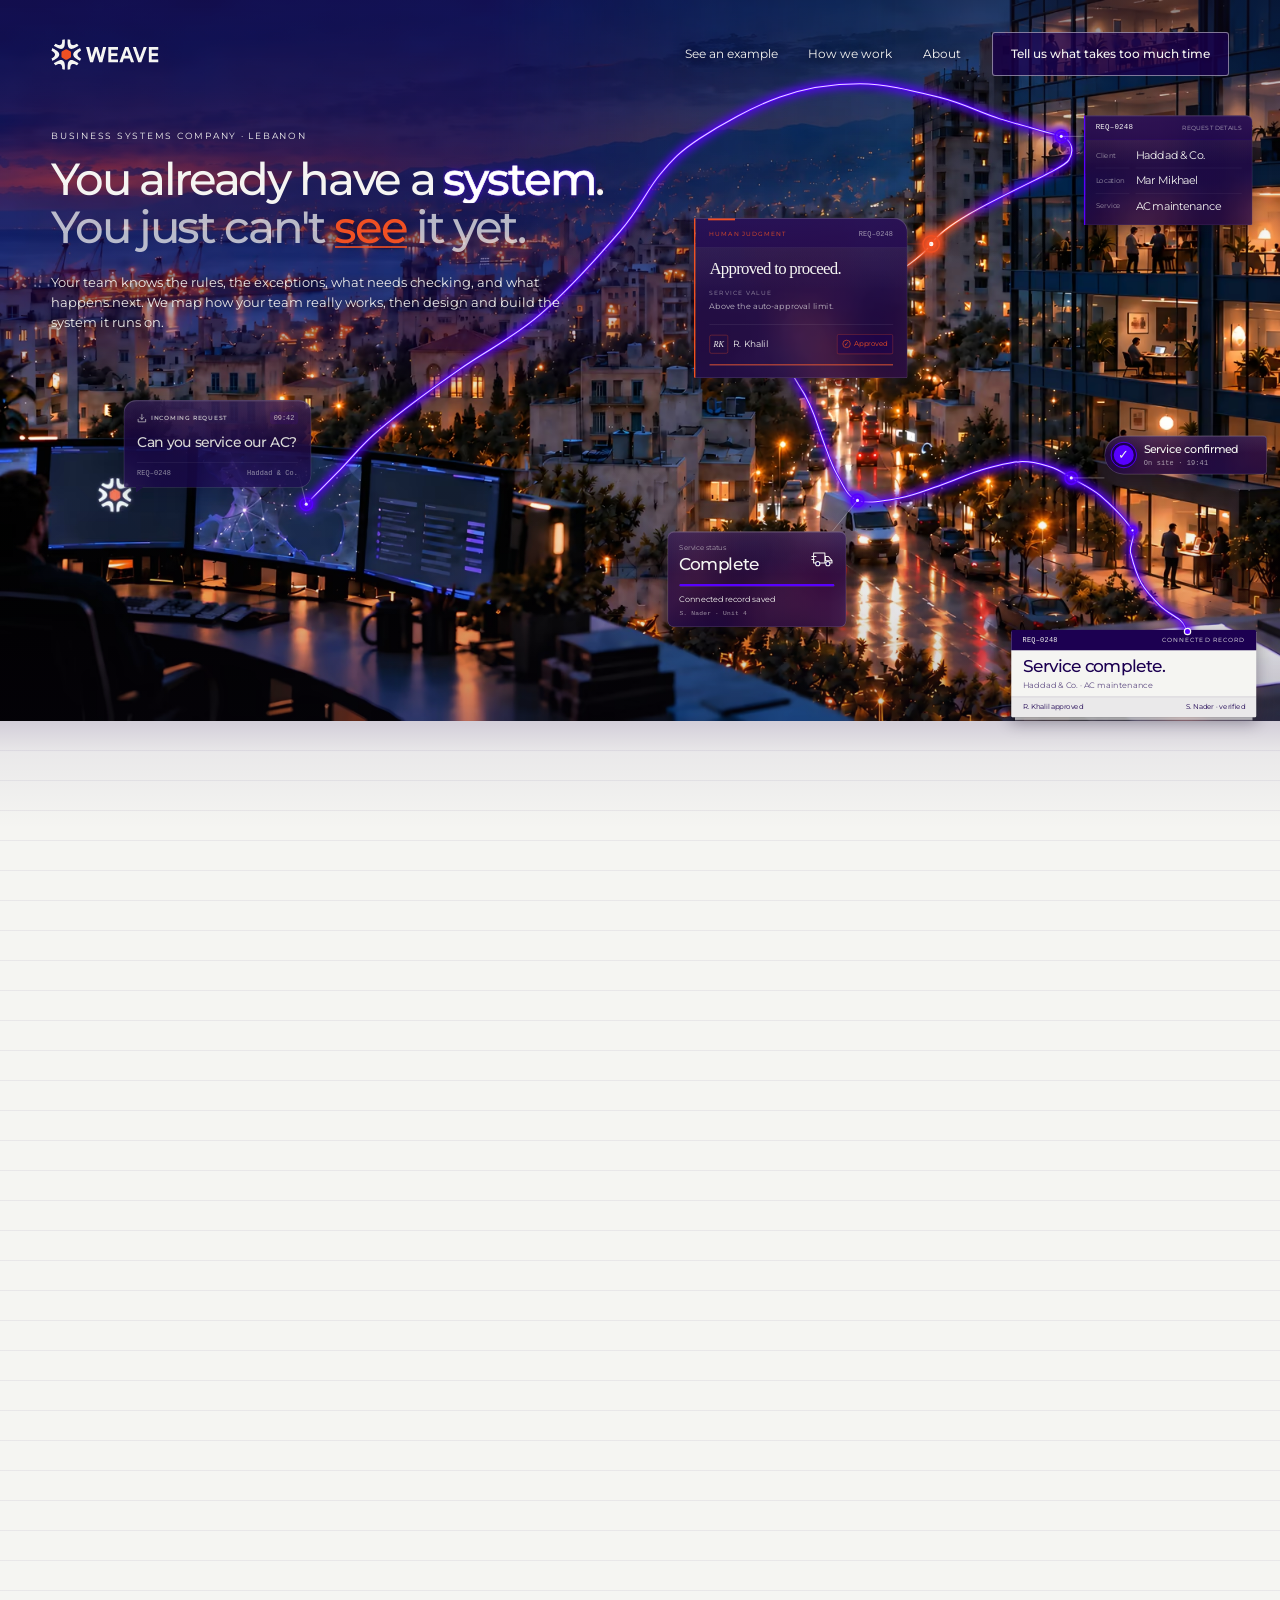
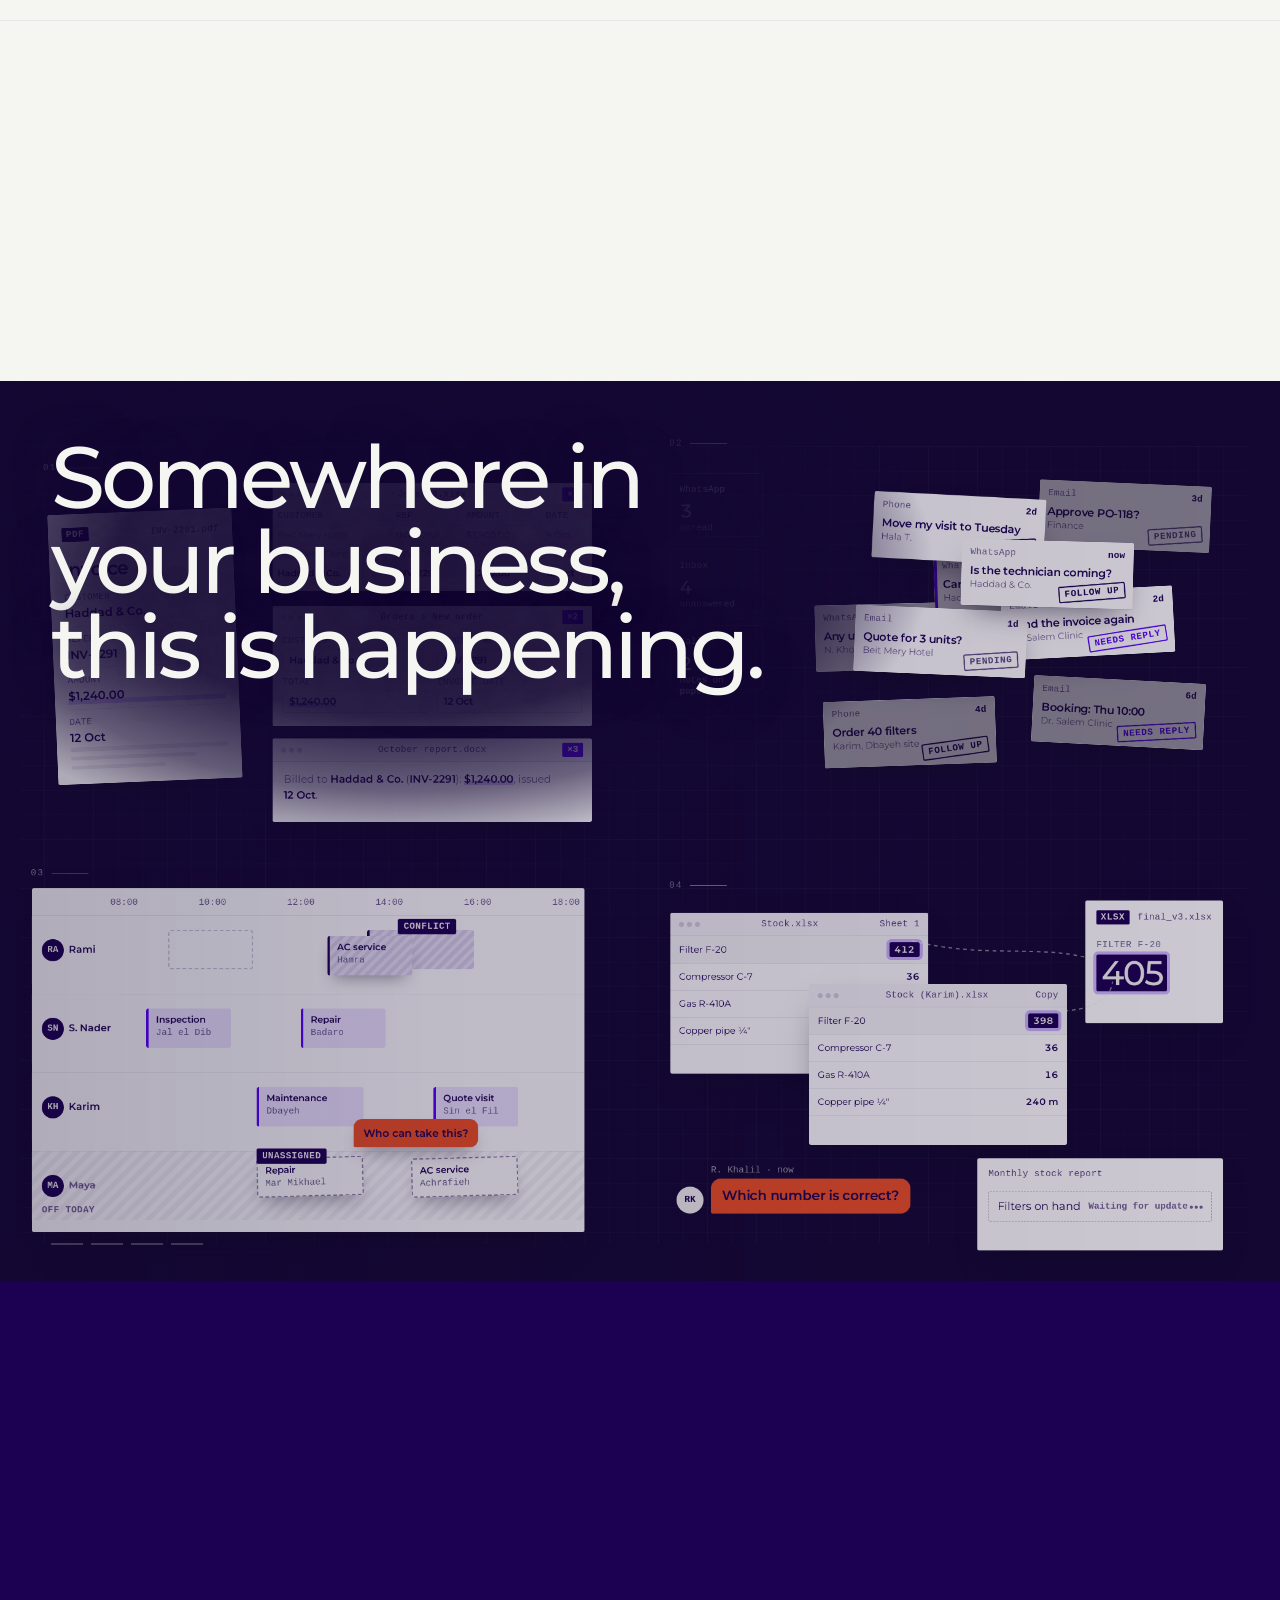
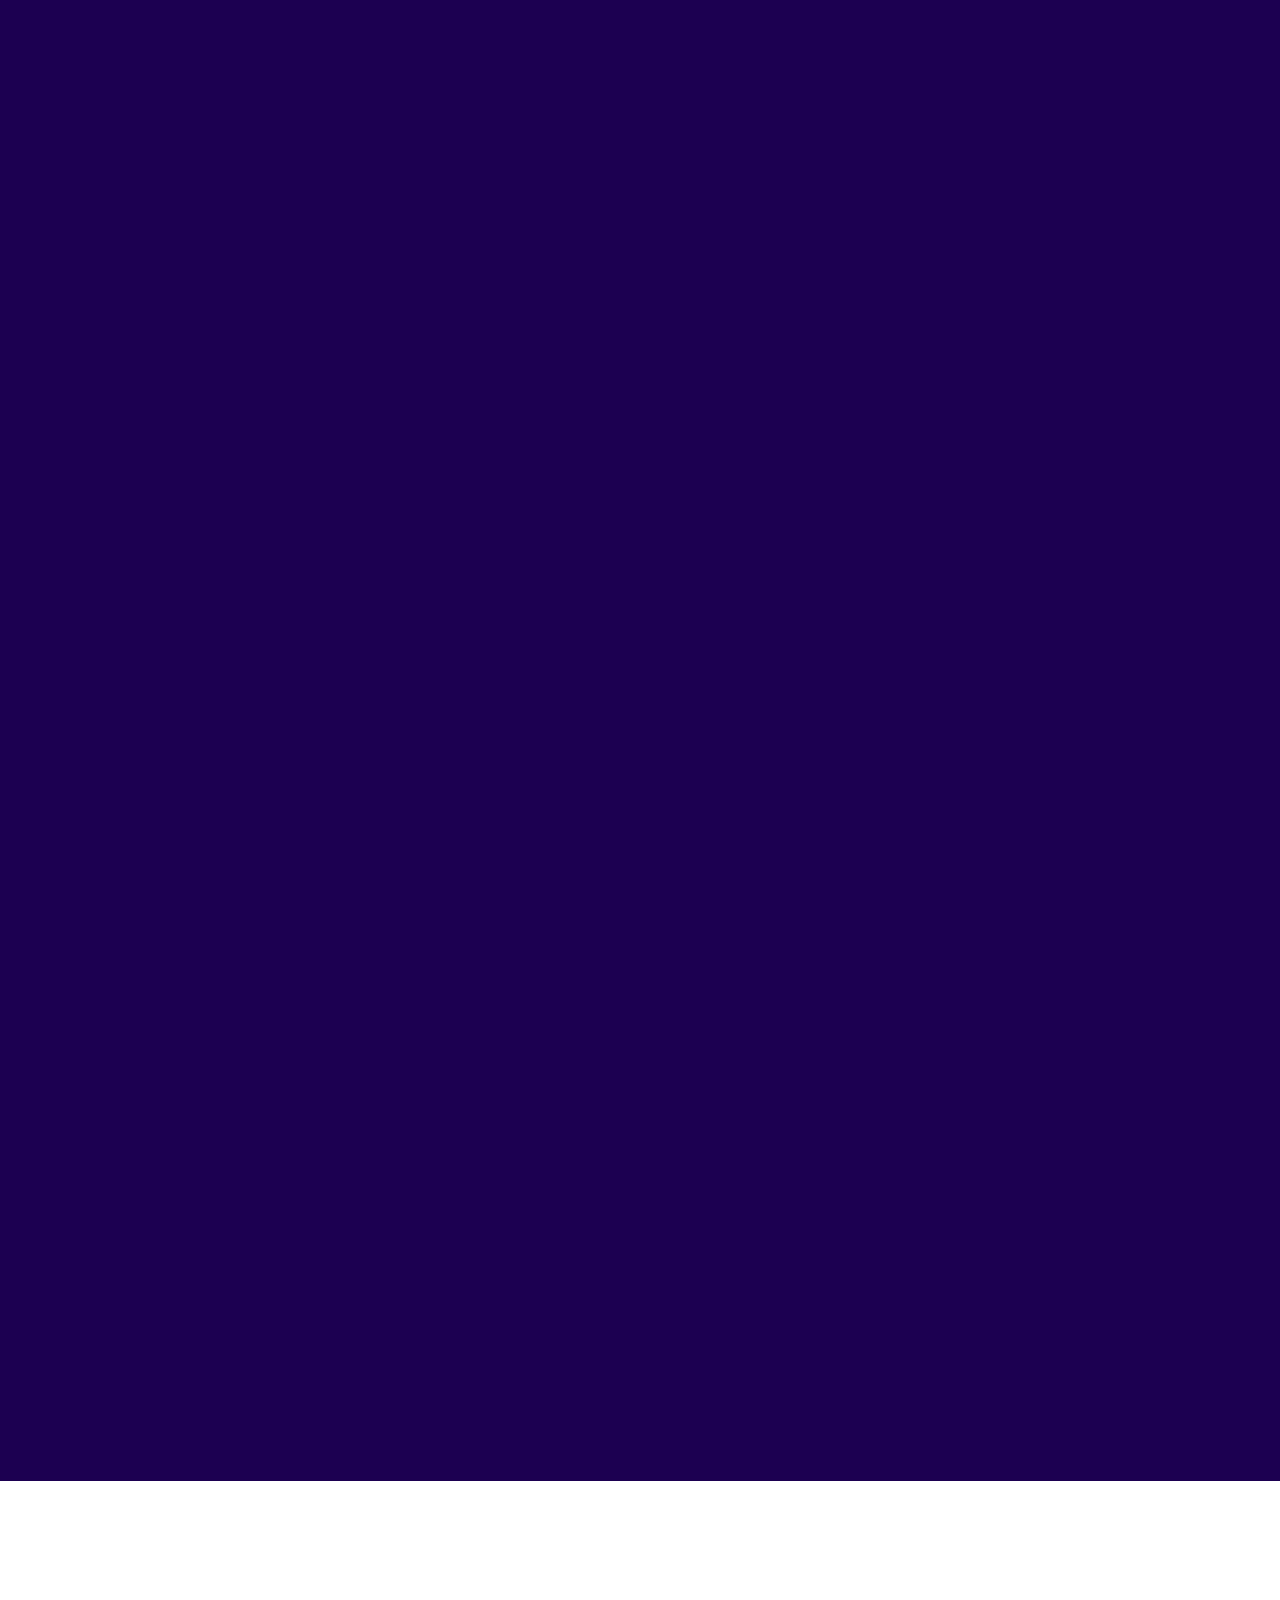
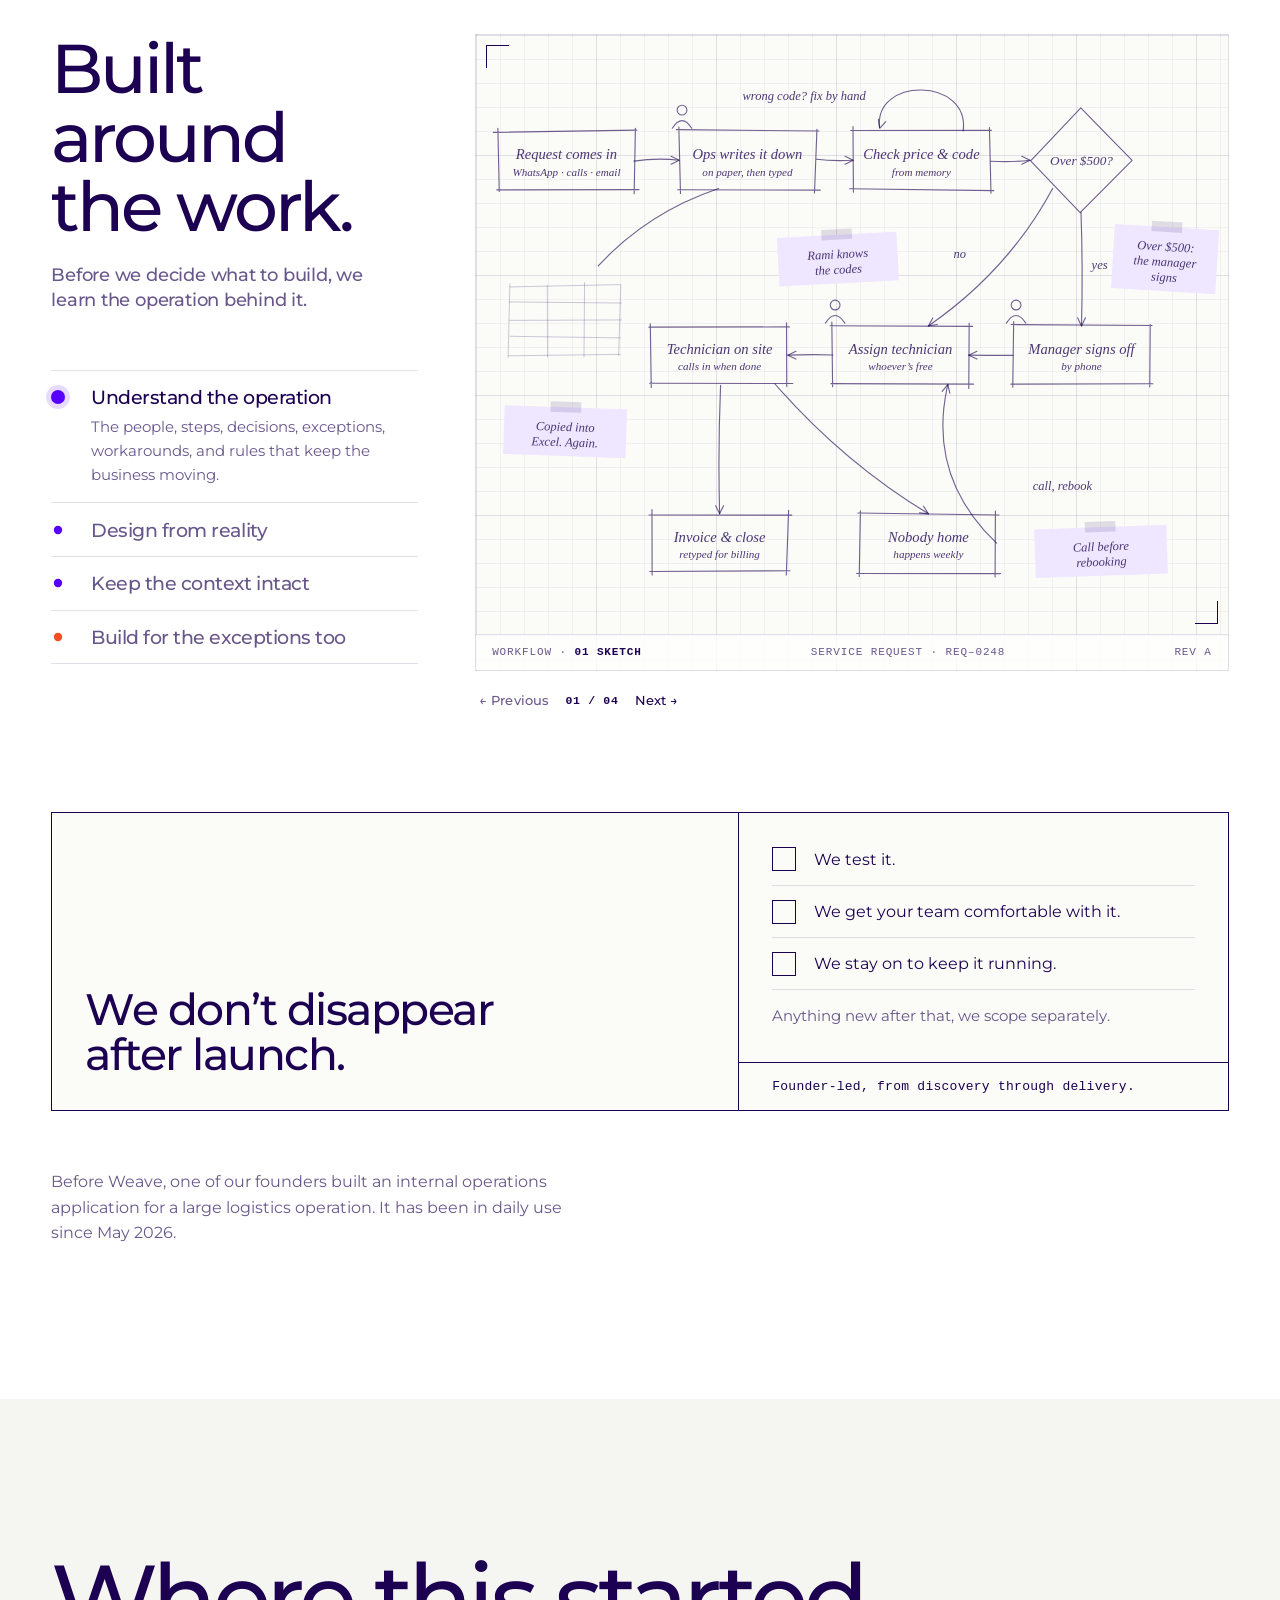
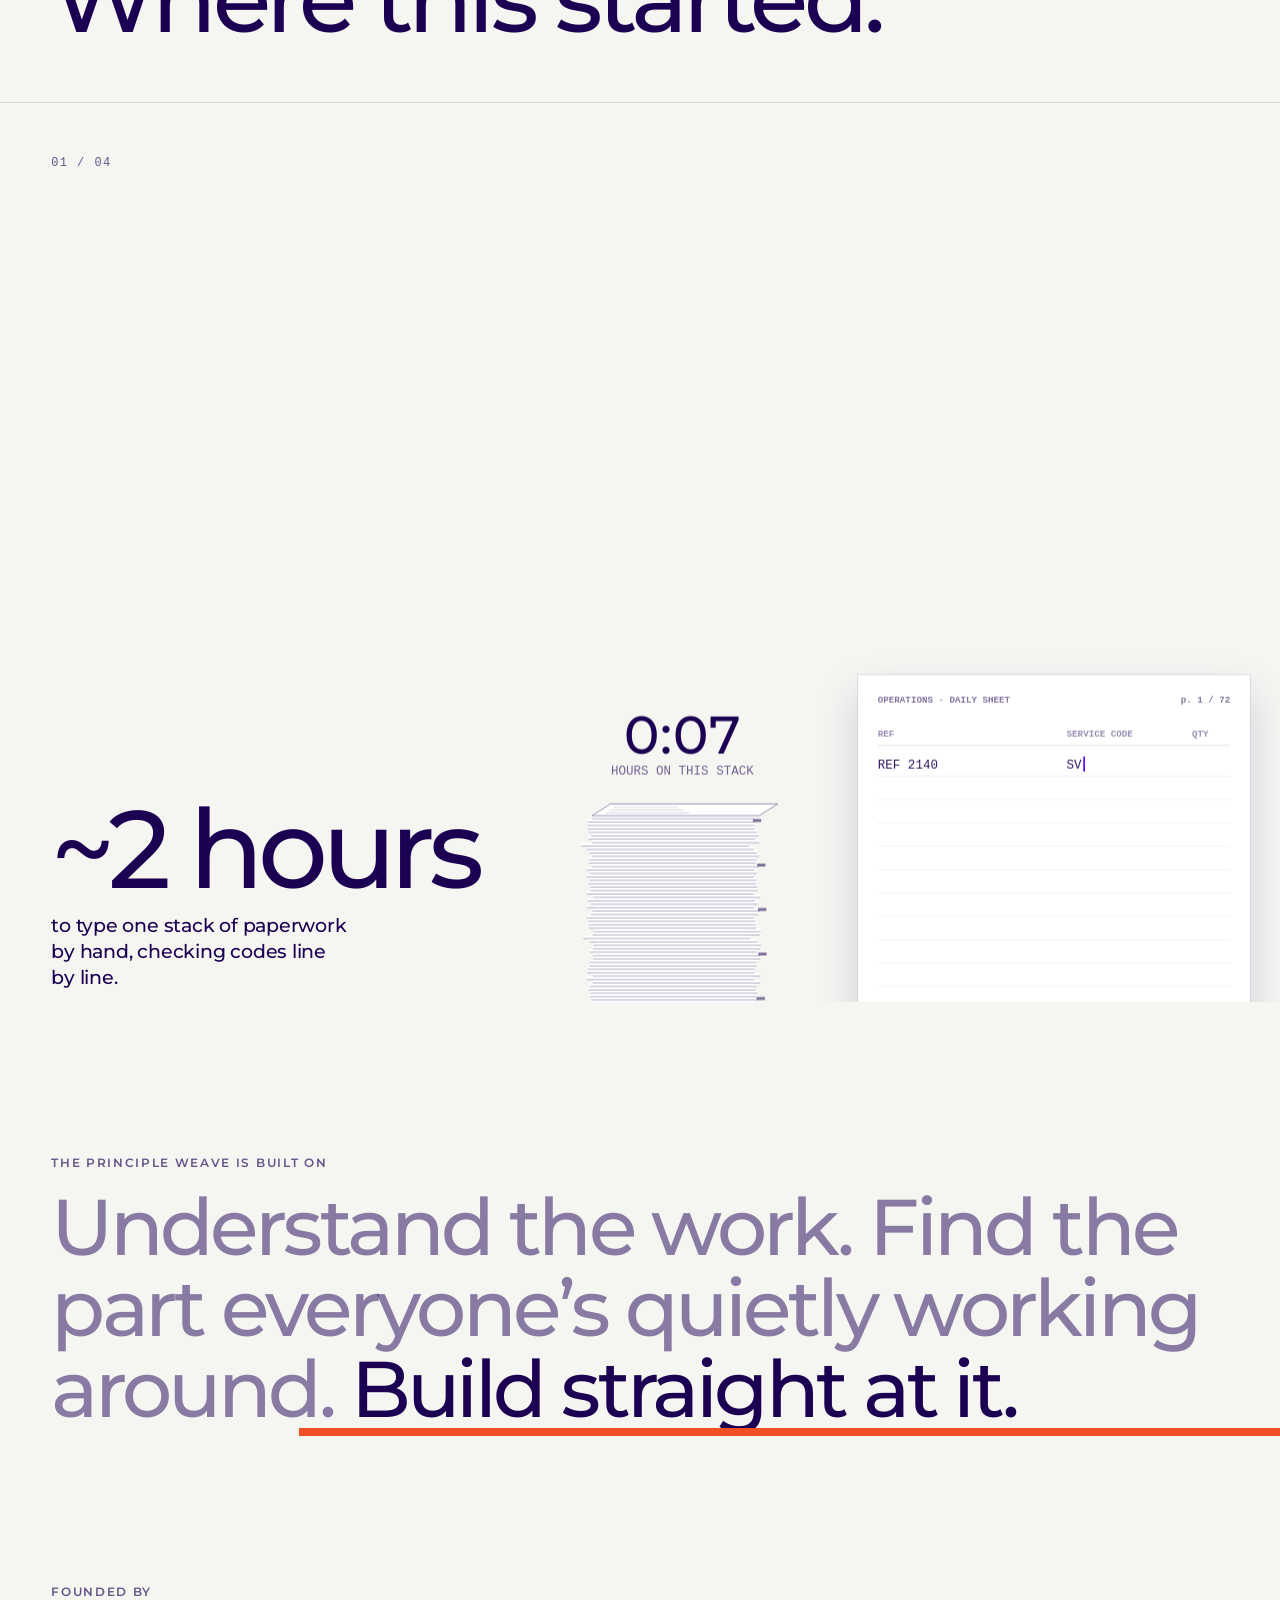
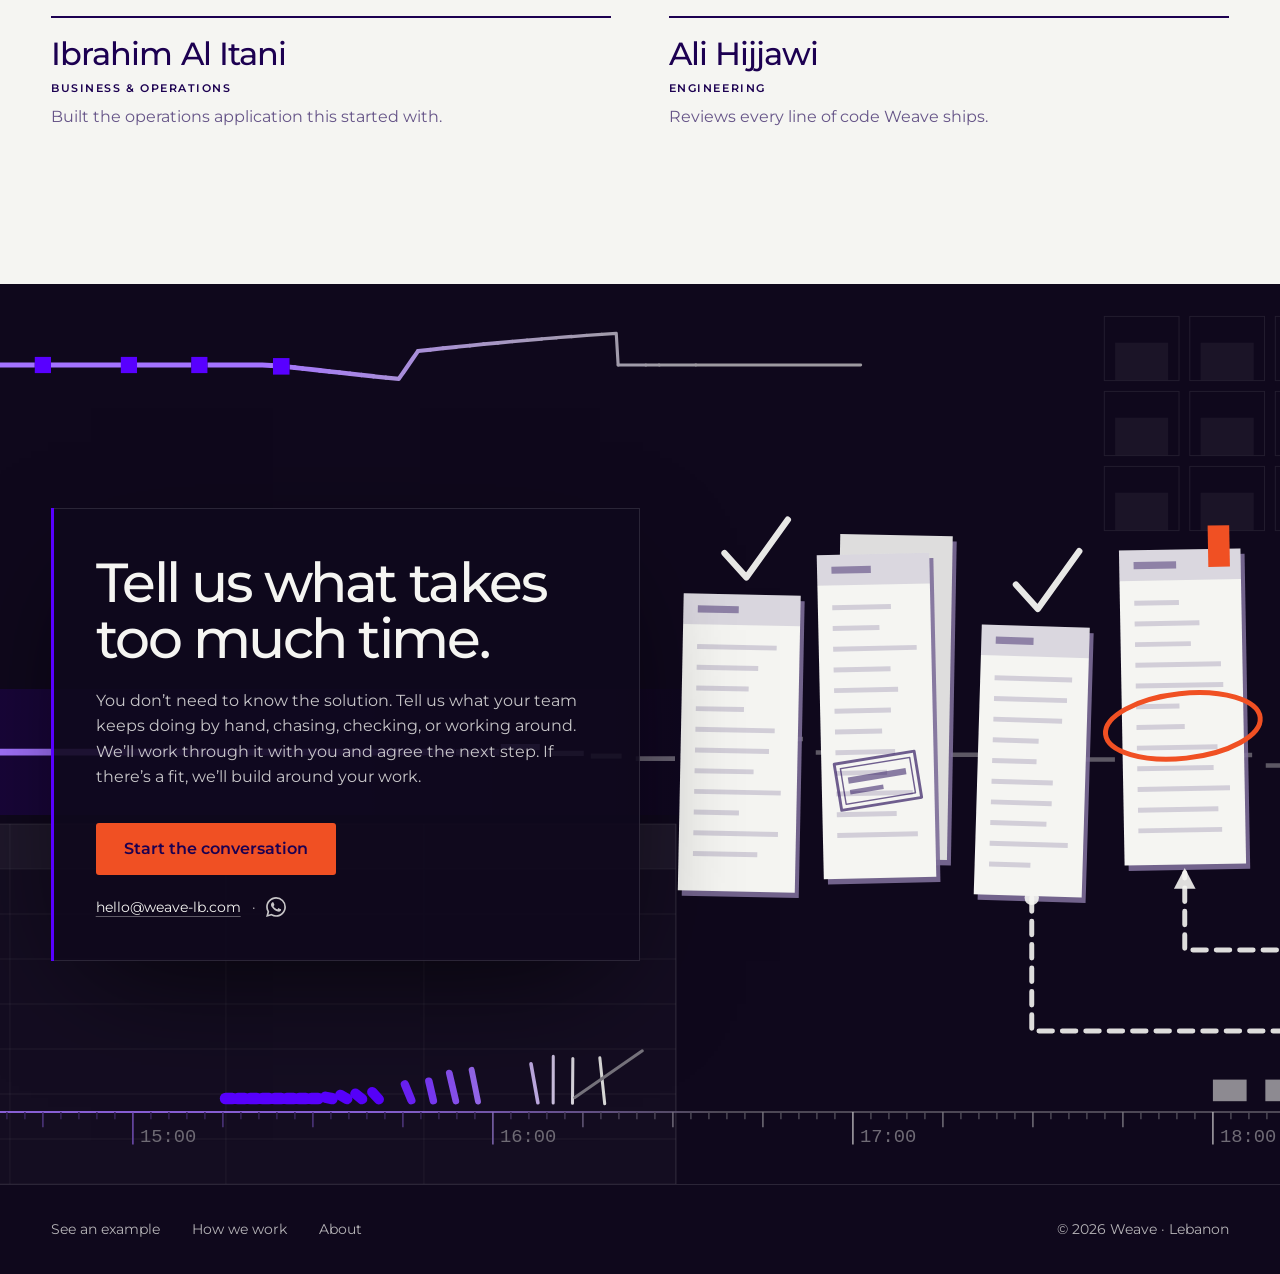
==== commit db24c397: "Homepage and /stores/: apply marketing plan Draft 2 fixes (prep week 1) Homepage: "business systems " ====
--- a/index.html
+++ b/index.html
@@ -6,12 +6,13 @@
 <meta name="viewport" content="width=device-width, initial-scale=1">
 <meta name="theme-color" content="#1C0051">
 <link rel="icon" type="image/svg+xml" href="fable/favicon.svg">
-<title>Weave — You already have a system.</title>
-<meta name="description" content="Your team knows the rules, the exceptions, what needs checking, and what happens next. We weave that knowledge into software.">
+<title>Weave — Business systems company in Lebanon</title>
+<link rel="canonical" href="https://weave-lb.com/">
+<meta name="description" content="Weave is a business systems company in Lebanon. We map how your team really works, then design and build the system it runs on.">
 <meta property="og:type" content="website">
 <meta property="og:url" content="https://weave-lb.com/">
-<meta property="og:title" content="Weave — You already have a system.">
-<meta property="og:description" content="Your team knows the rules, the exceptions, what needs checking, and what happens next. We weave that knowledge into software.">
+<meta property="og:title" content="Weave — Business systems company in Lebanon">
+<meta property="og:description" content="Weave is a business systems company in Lebanon. We map how your team really works, then design and build the system it runs on.">
 <meta property="og:image" content="https://weave-lb.com/fable/og-image.jpg">
 <meta property="og:image:width" content="1200">
 <meta property="og:image:height" content="630">
@@ -856,7 +857,7 @@
     </div>
   </nav>
 </header>
-<div class="intro"><p class="eyebrow"><span class="v2-d">Lebanon-based workflow improvement &amp; custom software</span><span class="v2-m">Custom workflow software · Lebanon</span></p><h1><span>You already have a <b class="word-system">system<span class="system-reveal" aria-hidden="true">system</span><span class="system-edge" aria-hidden="true">system</span></b>.</span><em>You just can't <b class="word-see">see</b> it yet.</em></h1><p class="description"><span class="v2-d">Your team knows the rules, the exceptions, what needs checking, and what happens next. We weave that knowledge into software.</span><span class="v2-m">Your team knows how the work runs. We weave it into software.</span></p></div>
+<div class="intro"><p class="eyebrow"><span class="v2-d">Business systems company · Lebanon</span><span class="v2-m">Business systems · Lebanon</span></p><h1><span>You already have a <b class="word-system">system<span class="system-reveal" aria-hidden="true">system</span><span class="system-edge" aria-hidden="true">system</span></b>.</span><em>You just can't <b class="word-see">see</b> it yet.</em></h1><p class="description"><span class="v2-d">Your team knows the rules, the exceptions, what needs checking, and what happens next. We map how your team really works, then design and build the system it runs on.</span><span class="v2-m">Your team knows how the work runs. We map how your team really works, then design and build the system it runs on.</span></p></div>
 <!-- Phones only (hidden from 768px): the hero's way on, at the foot of the photo. -->
 <a class="hero-cue v2-m" href="#example">See it in action <span aria-hidden="true">↓</span></a>
 <div class="thread-mount">
@@ -1291,7 +1292,7 @@
     <!-- Founder-led cell (removable): delete this one element; the block stays closed, no gap. -->
     <p class="s4-commit-by">Founder-led, from discovery through delivery.</p>
   </div>
-  <p class="s4-bridge"><span class="v2-d">Before Weave, one of our founders built and deployed an internal operations application in a real port environment.</span><span class="v2-m">Before Weave, one of our founders built an operations app for a real port.</span></p>
+  <p class="s4-bridge"><span class="v2-d">Before Weave, one of our founders built an internal operations application for a large logistics operation. It has been in daily use since May 2026.</span><span class="v2-m">Before Weave, one of our founders built an operations app now used every day in a large logistics operation.</span></p>
 </div>
 </section>
 <script src="js/s4.js?v=2026-10-06-2"></script>
@@ -1307,18 +1308,18 @@
       <div class="s5-col">
         <span class="s5-count" aria-hidden="true">01 / 04</span>
         <ul class="s5-facts" role="list">
-          <li data-beat="0"><strong>~2 hours</strong><span>to type one stack of port paperwork: service codes against voyages, by hand.</span></li>
+          <li data-beat="0"><strong>~2 hours</strong><span>to type one stack of paperwork by hand, checking codes line by line.</span></li>
           <li data-beat="1"><strong>Several</strong><span>stacks like that, every week.</span></li>
-          <li data-beat="3"><strong>May 2026</strong><span>The application has been live in operations since.</span></li>
+          <li data-beat="3"><strong>May 2026</strong><span>In daily use since.</span></li>
         </ul>
         <div class="s5-chapters">
           <article data-beat="2">
             <h3>The first move</h3>
-            <p>An internal operations application took over the manual entry. Later, AI was added to read the documents and turn them into structured records — uncertain cases routed to a review queue, confirmed cases straight through.</p>
+            <p>An internal operations application took over the manual entry. Every record since the start of the year now lives in one place.</p>
           </article>
           <article data-beat="3">
             <h3>Where it is now</h3>
-            <p>In use every day: the AI reads the paperwork as it comes in and turns it into structured records.</p>
+            <p>In use every day for data entry, statistics and fact-checking.</p>
           </article>
         </div>
       </div>
@@ -1334,19 +1335,19 @@
   <div class="s5-founders">
     <p class="s5-founders-label" id="s5-founders-label">Founded by</p>
     <ul class="s5-byline" role="list" aria-labelledby="s5-founders-label">
-      <li><h3>Ibrahim Al Itani</h3><span class="s5-micro">Business &amp; operations</span><p>Built the port operations application this started with.</p></li>
-      <li><h3>Ali Hijjawi</h3><span class="s5-micro">Engineering</span><p>Previously worked on trading software at Murex.</p></li>
+      <li><h3>Ibrahim Al Itani</h3><span class="s5-micro">Business &amp; operations</span><p>Built the operations application this started with.</p></li>
+      <li><h3>Ali Hijjawi</h3><span class="s5-micro">Engineering</span><p>Reviews every line of code Weave ships.</p></li>
     </ul>
   </div>
 </section>
-<script src="js/s5.js?v=2026-10-06-2"></script>
+<script src="js/s5.js?v=2026-10-28-1"></script>
 
 <section class="s6" id="contact" aria-labelledby="s6-title">
   <div class="s6-stage">
     <canvas class="s6-world" aria-hidden="true"></canvas>
     <div class="s6-panel">
       <h2 id="s6-title">Tell us what takes too much time.</h2>
-      <p class="s6-body">You don’t need to know the solution. Tell us what your team keeps doing by hand, chasing, checking, or working around. We’ll figure out the rest — and build it around your work.</p>
+      <p class="s6-body">You don’t need to know the solution. Tell us what your team keeps doing by hand, chasing, checking, or working around. We’ll work through it with you and agree the next step. If there’s a fit, we’ll build around your work.</p>
       <a class="s6-button" href="mailto:hello@weave-lb.com?subject=What%20takes%20too%20much%20time&amp;body=Hi%20Weave%2C%20here%27s%20what%20takes%20too%20much%20time%3A%20">Start the conversation</a>
       <p class="s6-contact"><a href="mailto:hello@weave-lb.com">hello@weave-lb.com</a><span class="s6-sep" aria-hidden="true">·</span><a class="s6-wa" href="https://wa.me/96181476201" target="_blank" rel="noopener" aria-label="WhatsApp" title="WhatsApp"><svg viewBox="0 0 24 24" width="20" height="20" fill="currentColor" aria-hidden="true" focusable="false"><use href="#wa-glyph"/></svg></a></p>
     </div>
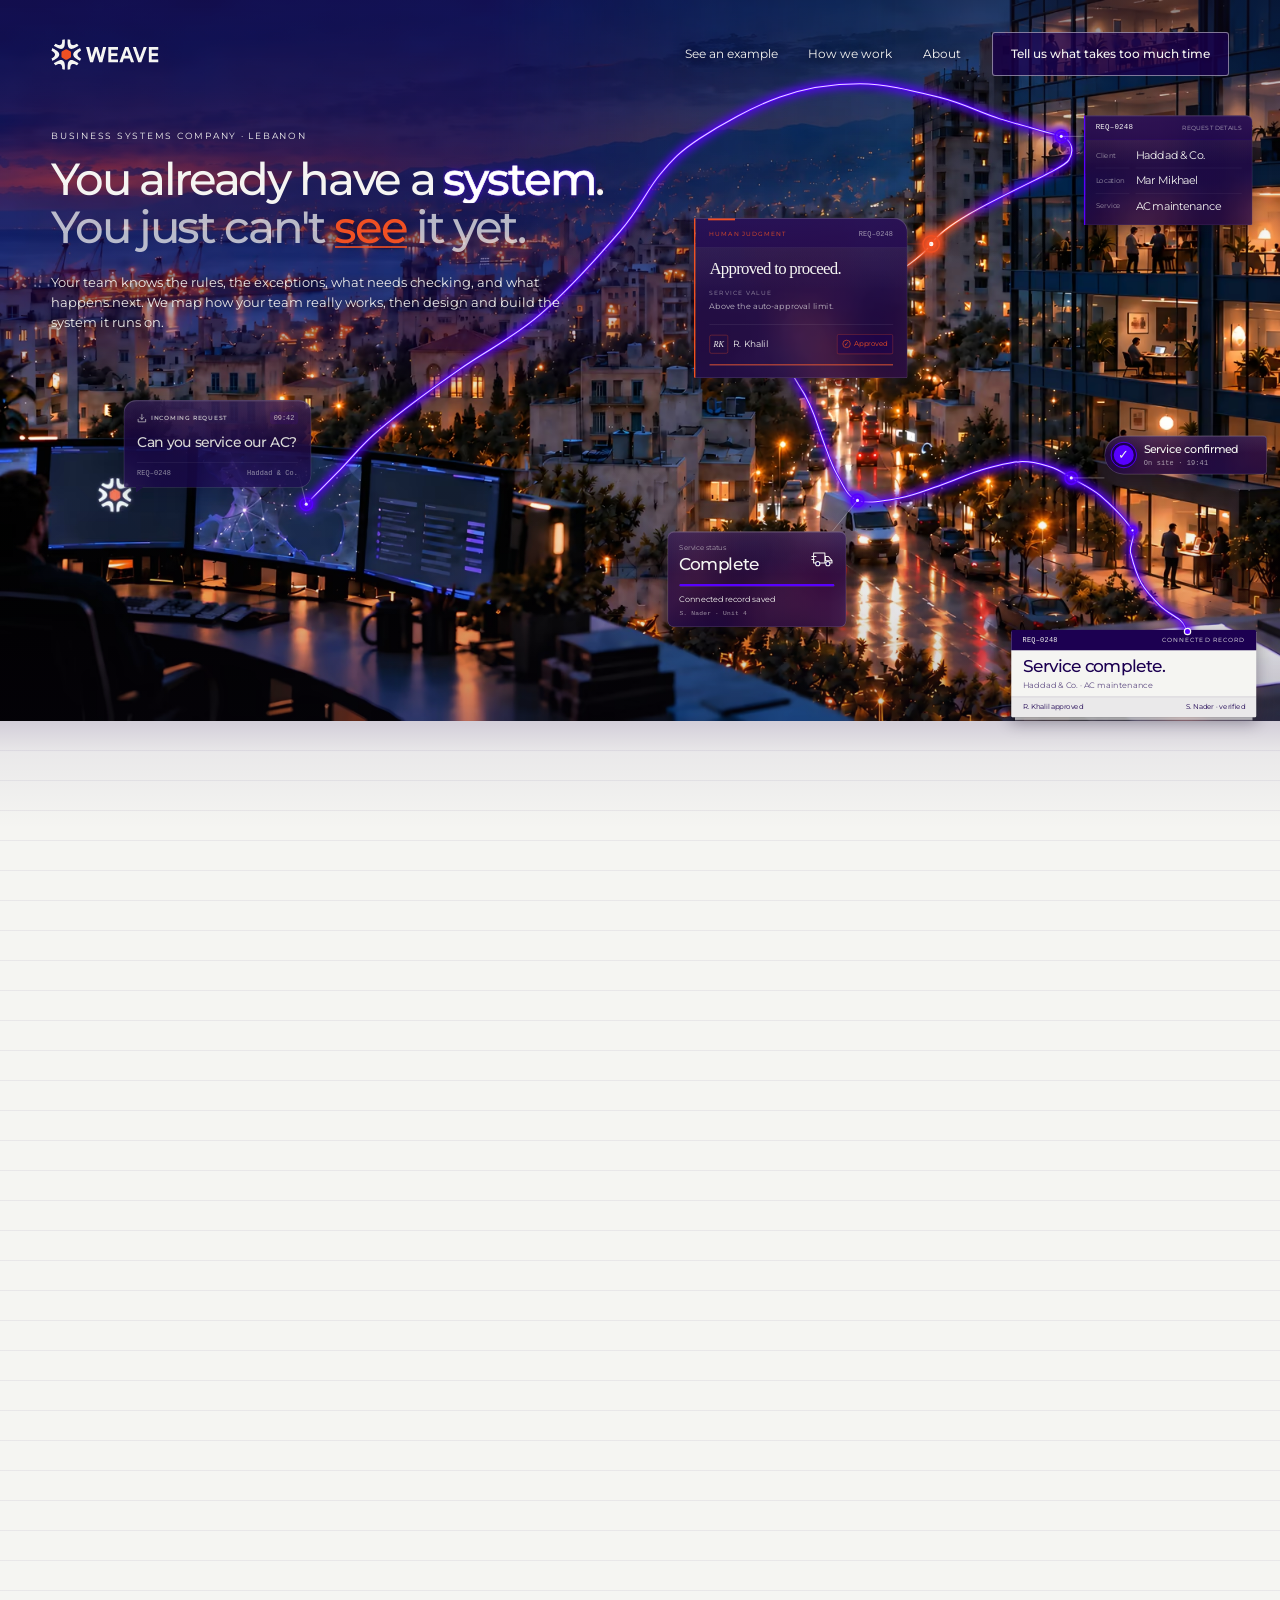
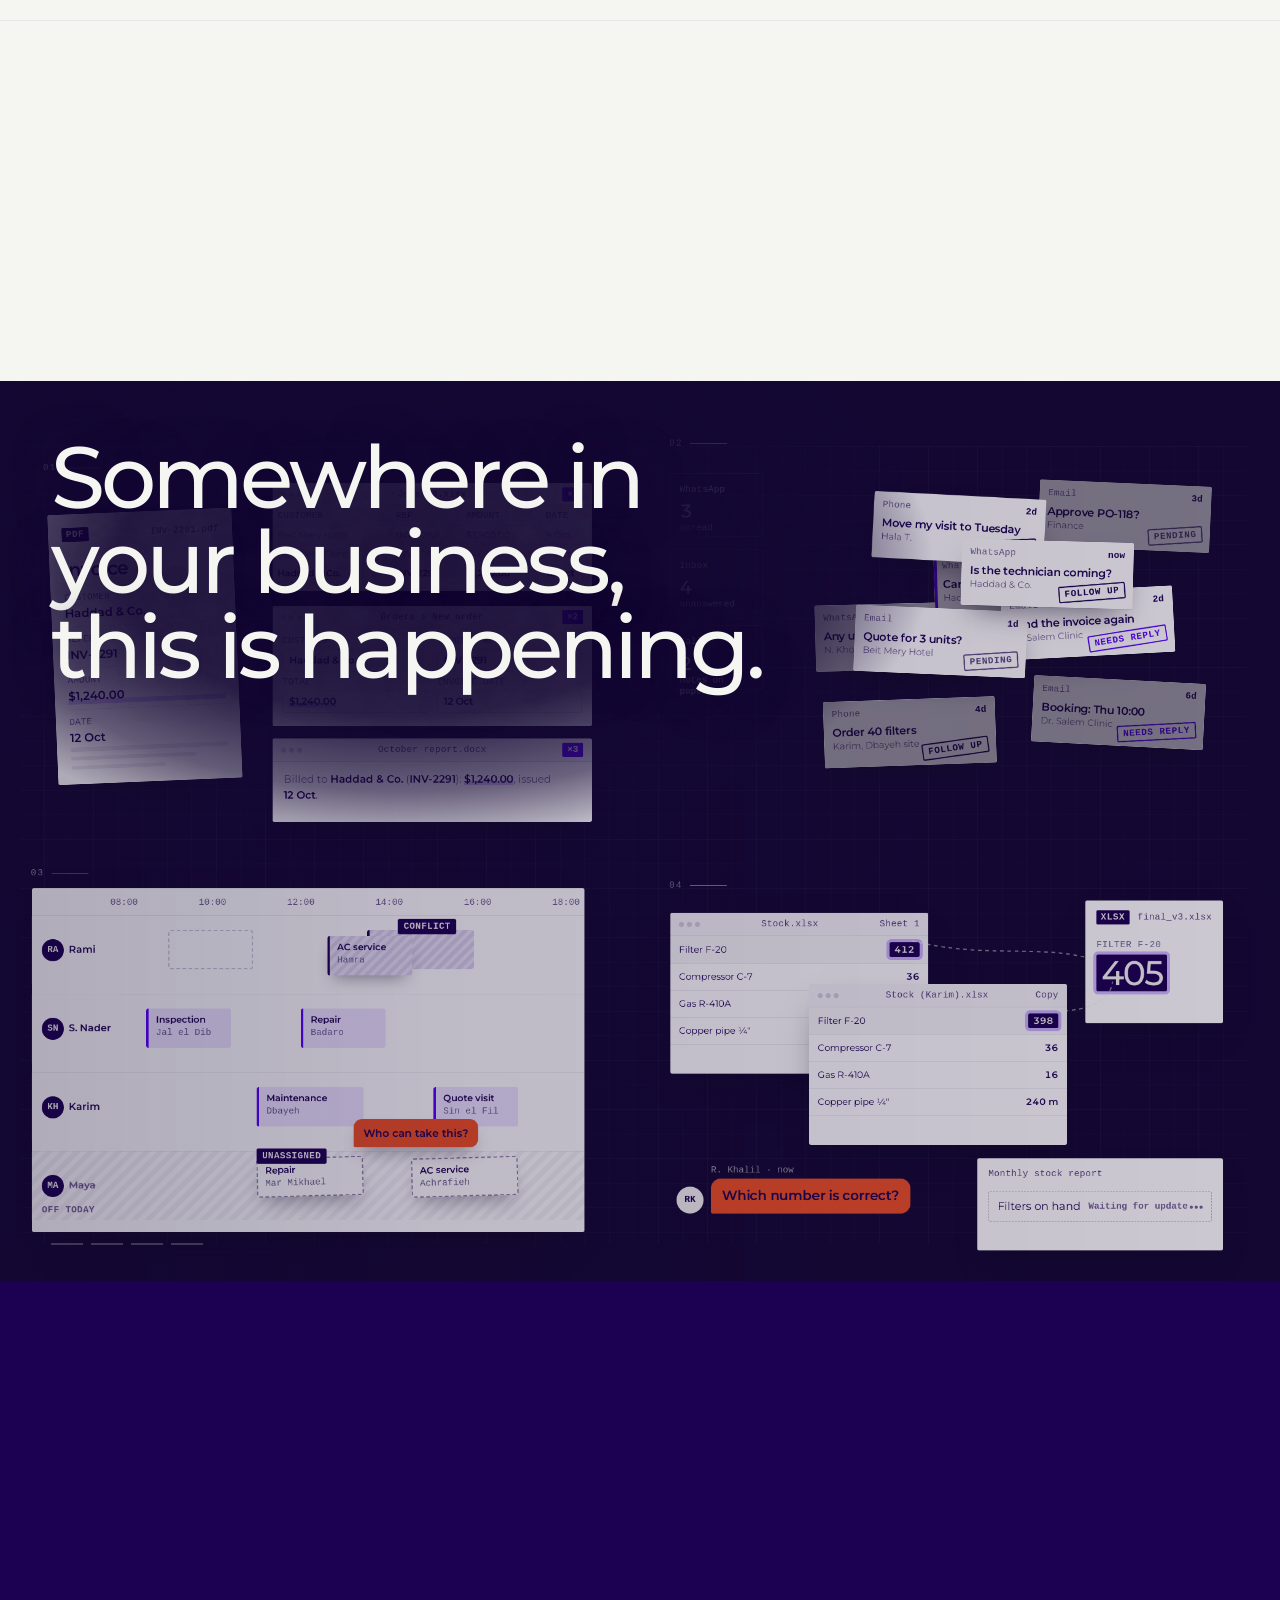
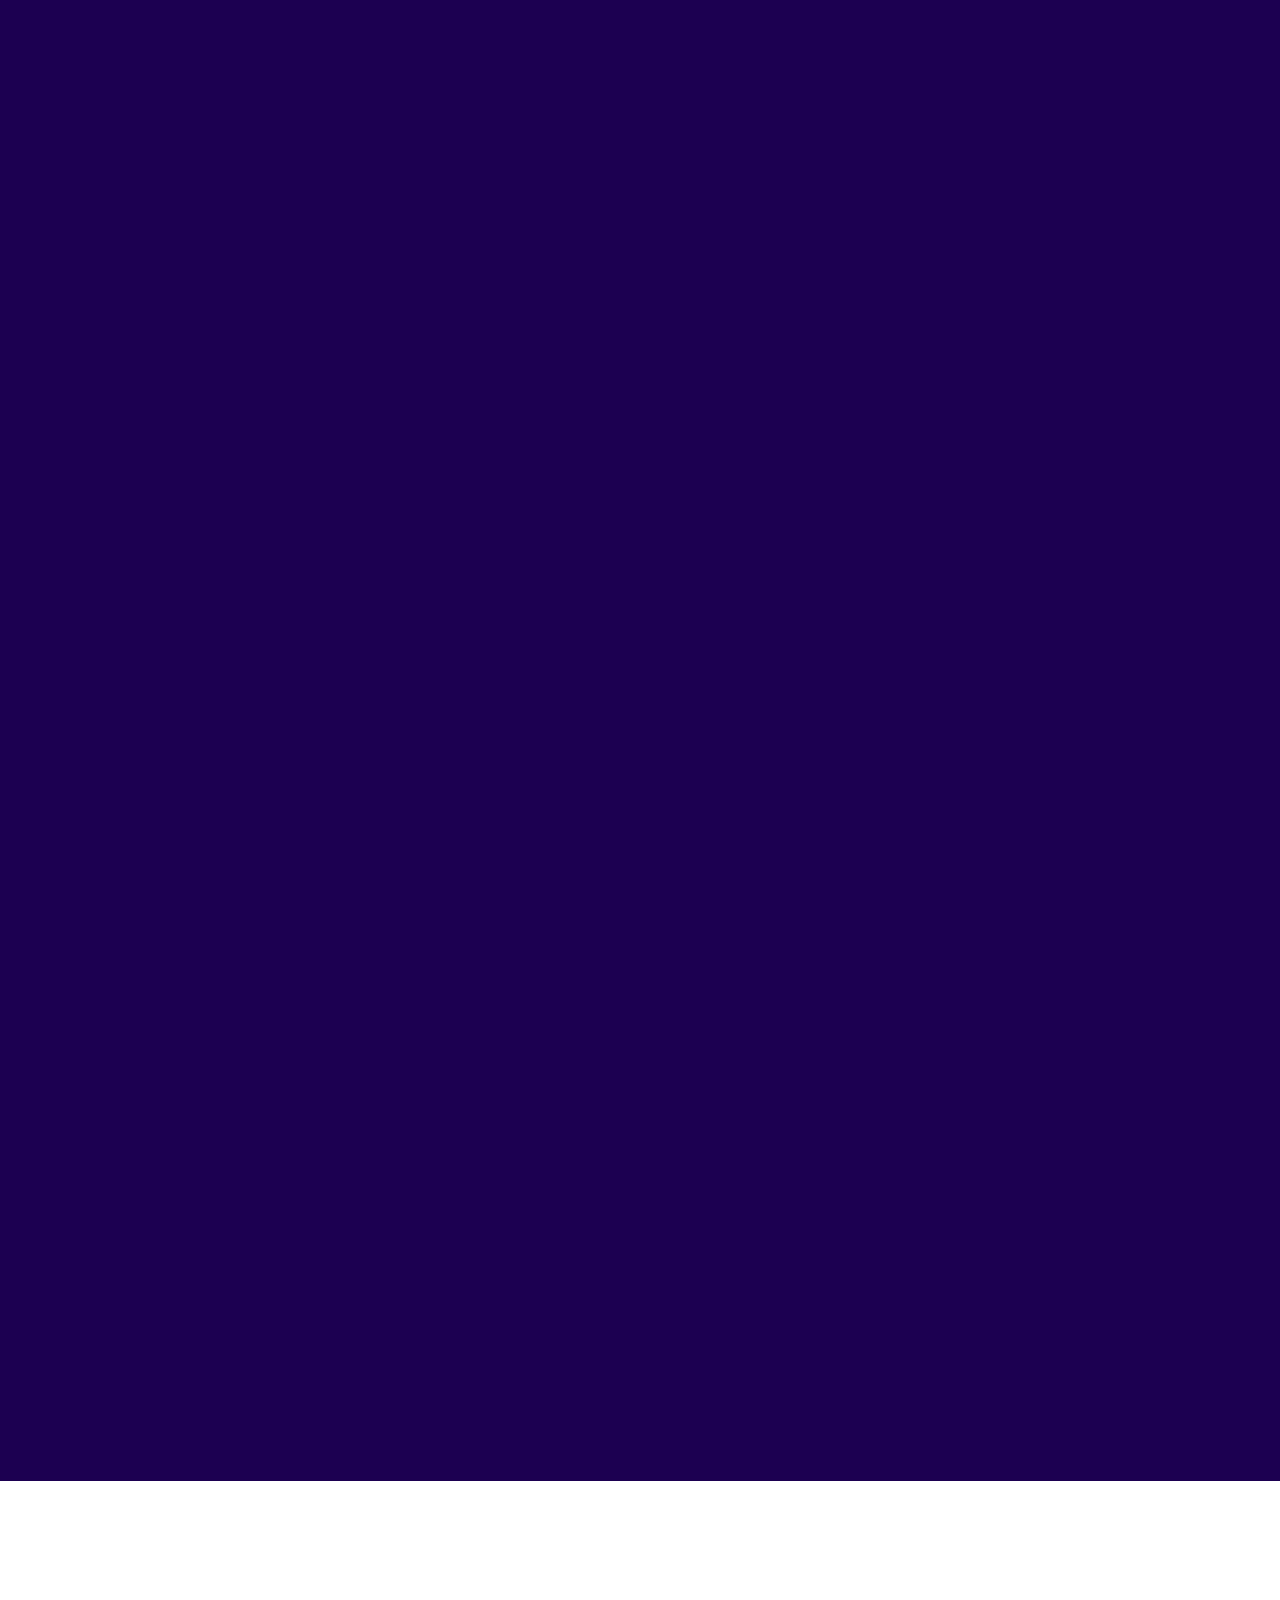
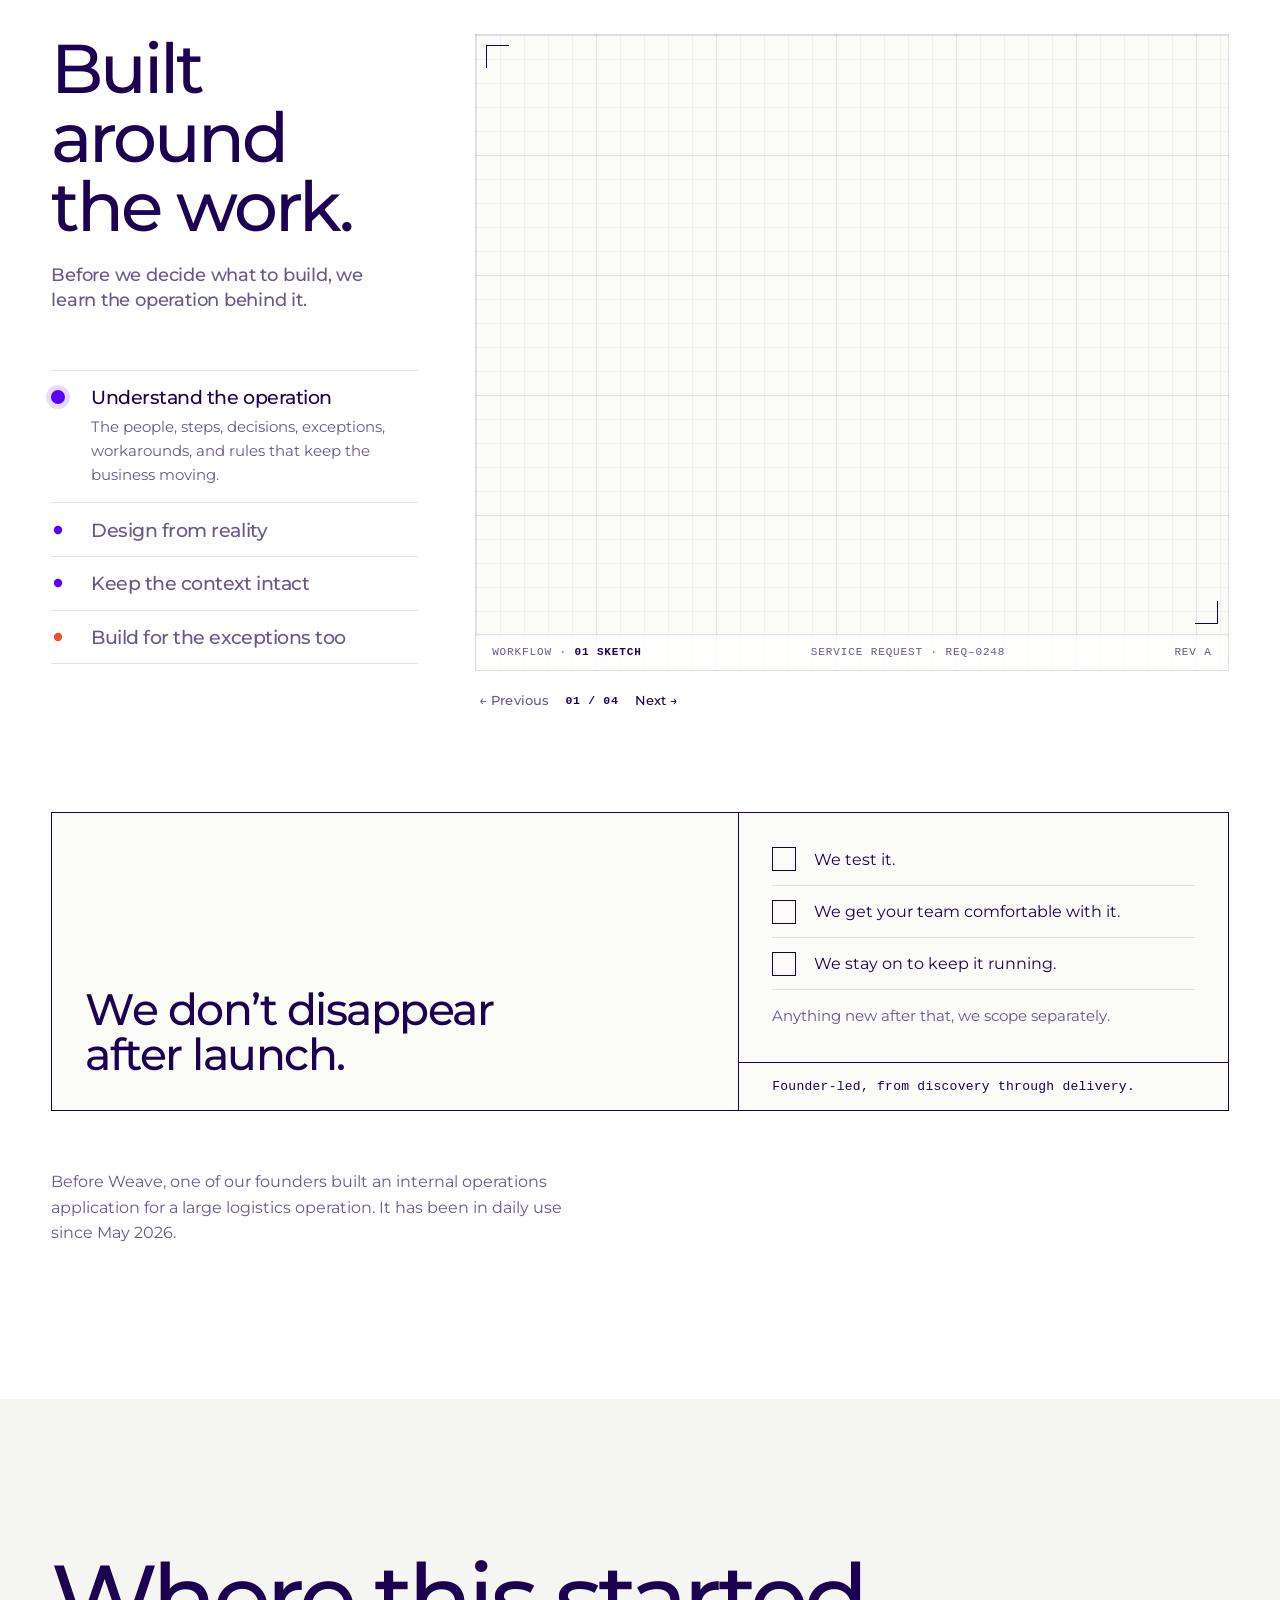
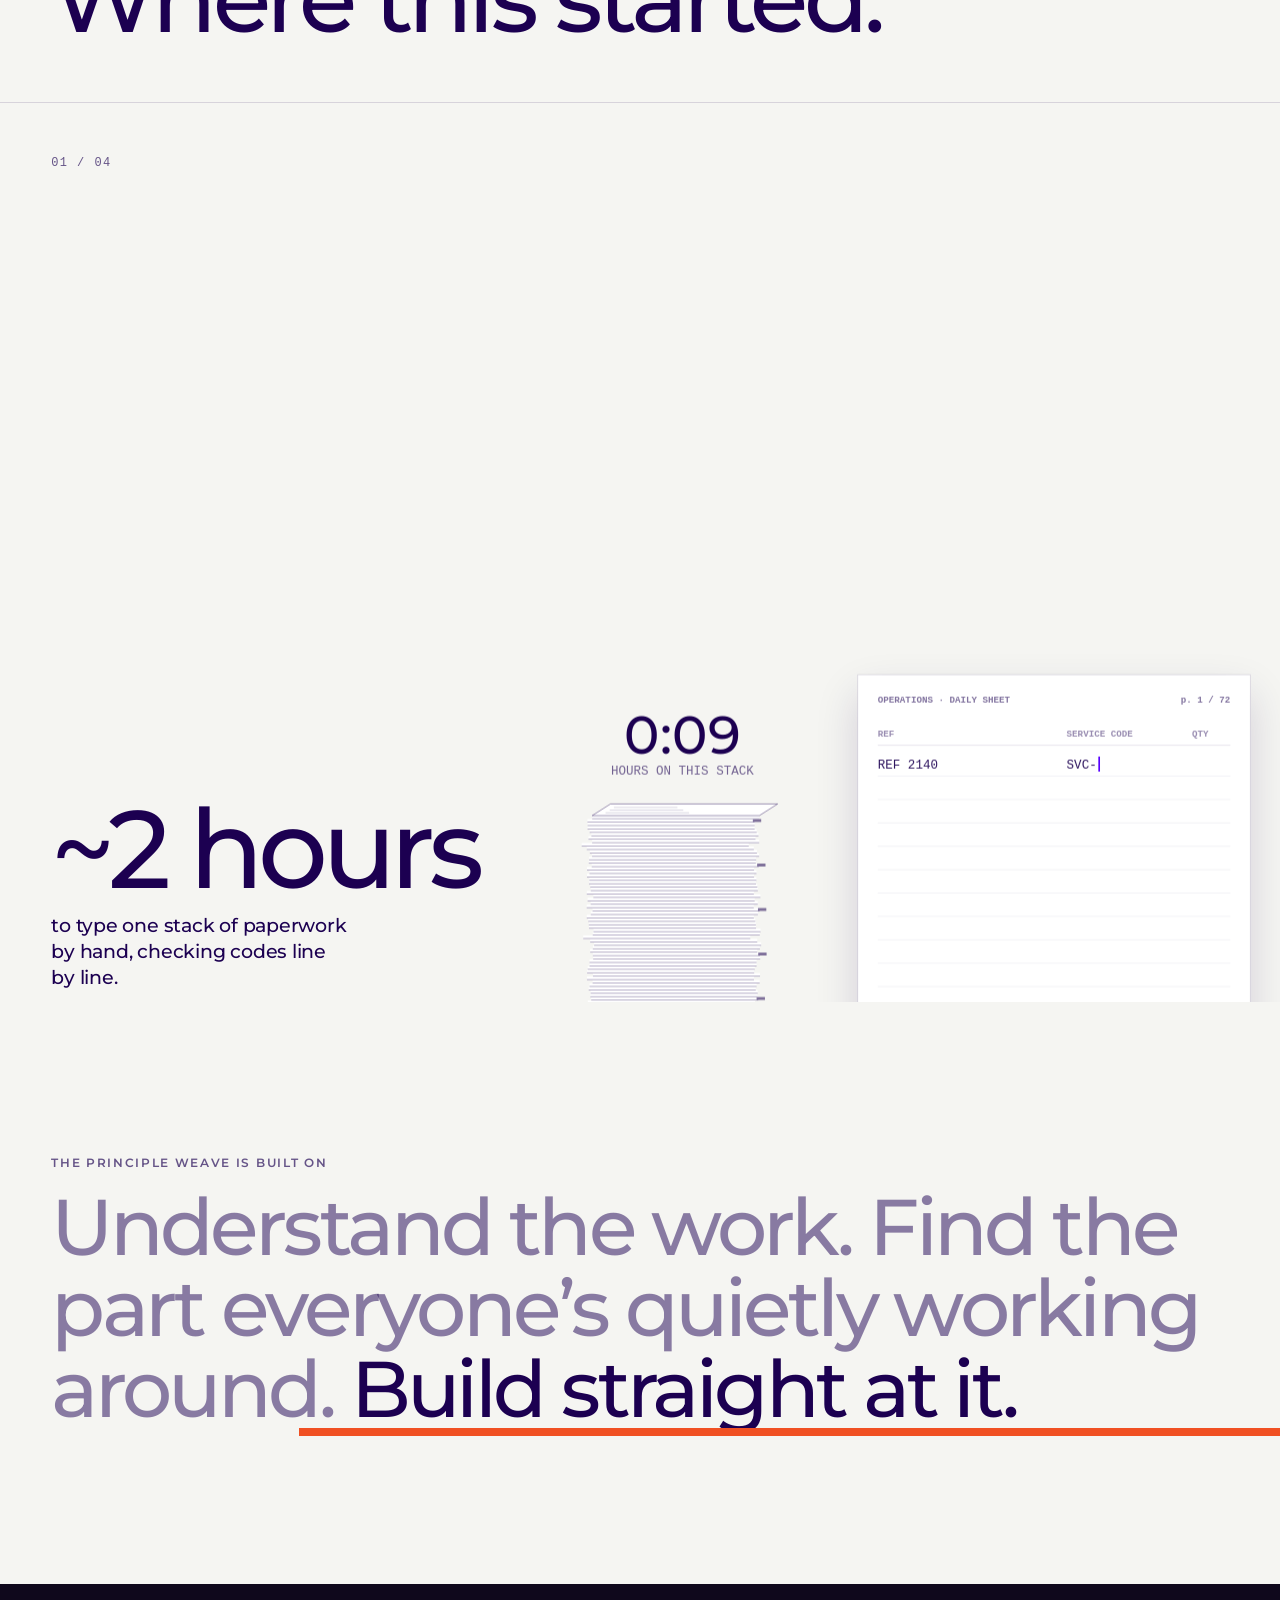
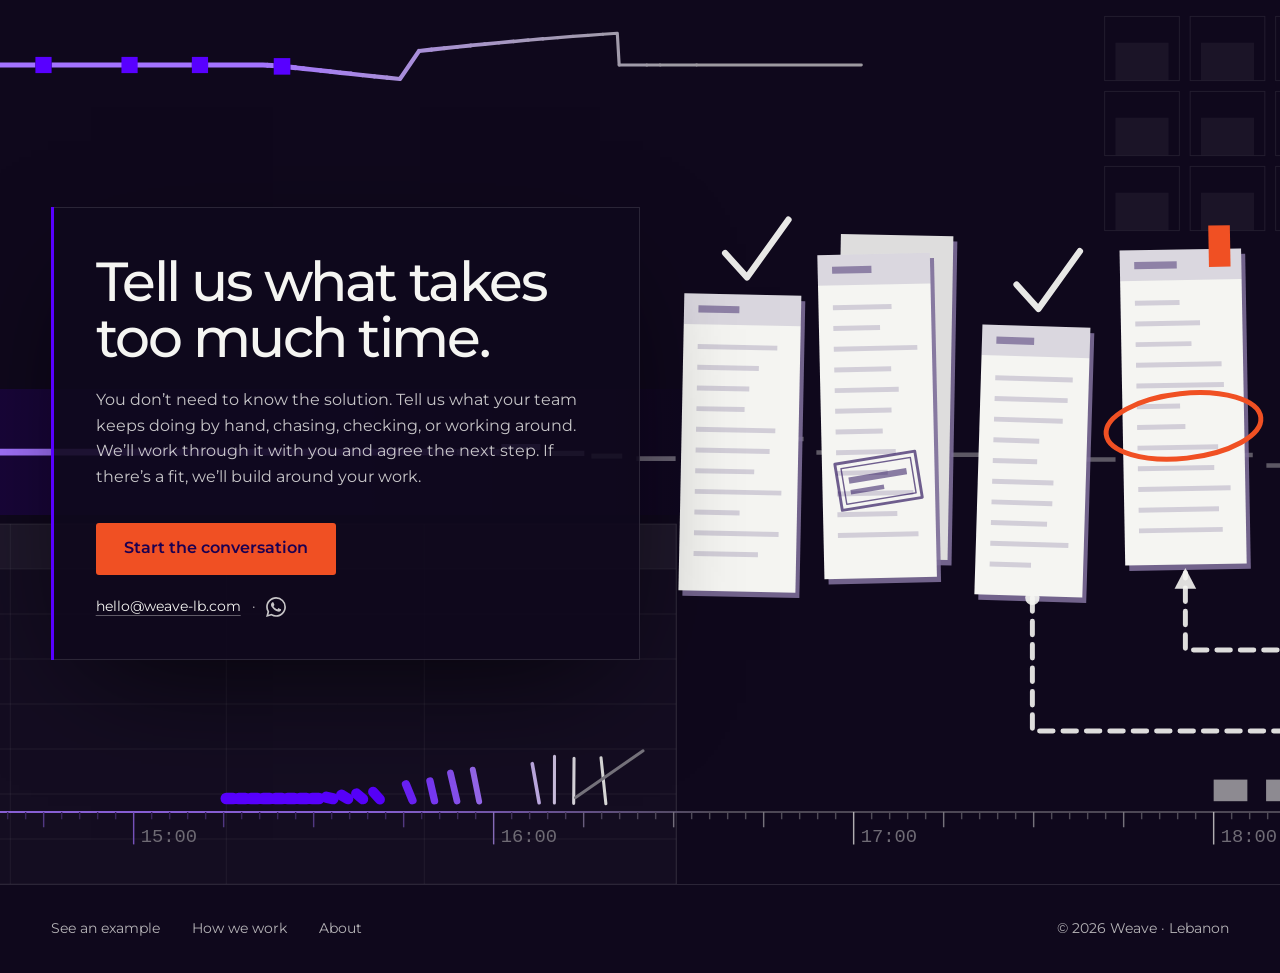
==== commit 38c629d9: "Remove founder names from homepage" ====
--- a/index.html
+++ b/index.html
@@ -1332,13 +1332,6 @@
     <p class="s5-principle-text"><span>Understand the work. Find the part everyone’s quietly working around.</span> <em>Build straight at&nbsp;it.<i class="s5-straight" aria-hidden="true"></i></em></p>
   </div>
 
-  <div class="s5-founders">
-    <p class="s5-founders-label" id="s5-founders-label">Founded by</p>
-    <ul class="s5-byline" role="list" aria-labelledby="s5-founders-label">
-      <li><h3>Ibrahim Al Itani</h3><span class="s5-micro">Business &amp; operations</span><p>Built the operations application this started with.</p></li>
-      <li><h3>Ali Hijjawi</h3><span class="s5-micro">Engineering</span><p>Reviews every line of code Weave ships.</p></li>
-    </ul>
-  </div>
 </section>
 <script src="js/s5.js?v=2026-10-28-1"></script>
 
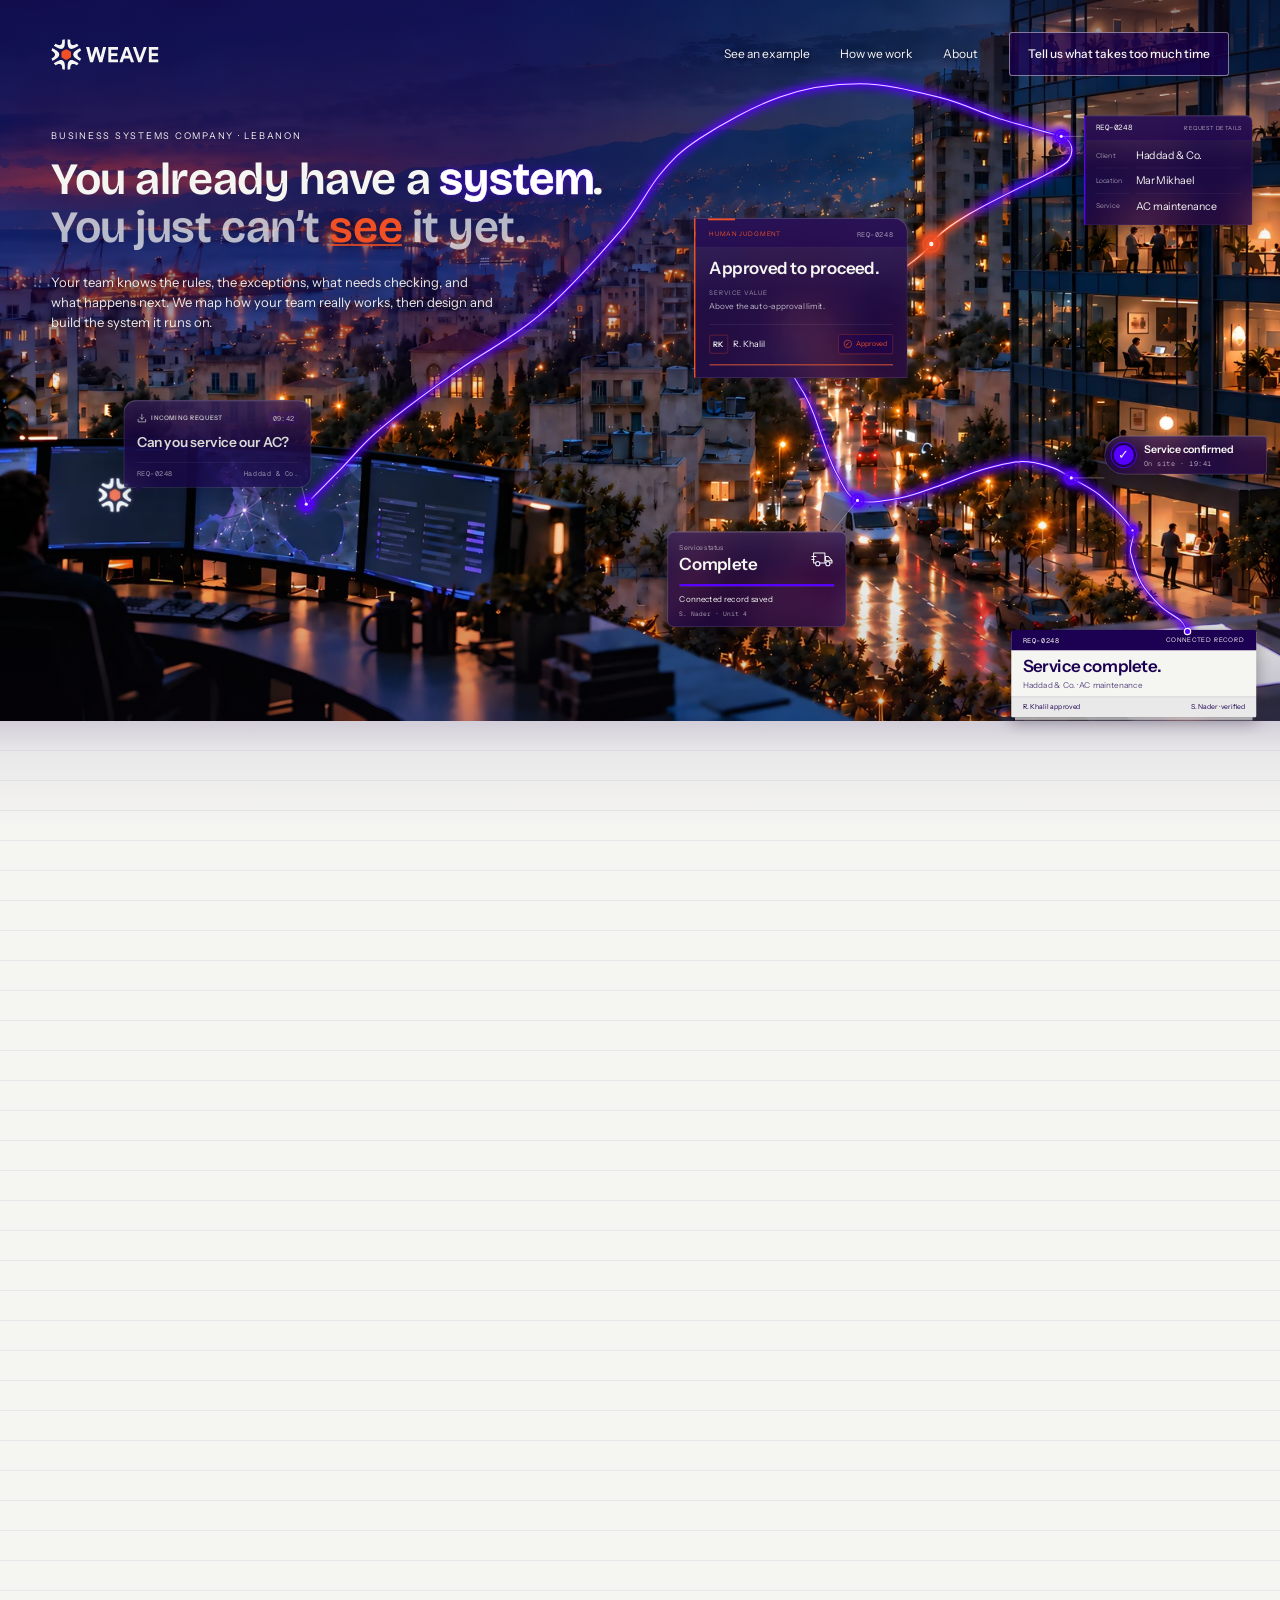
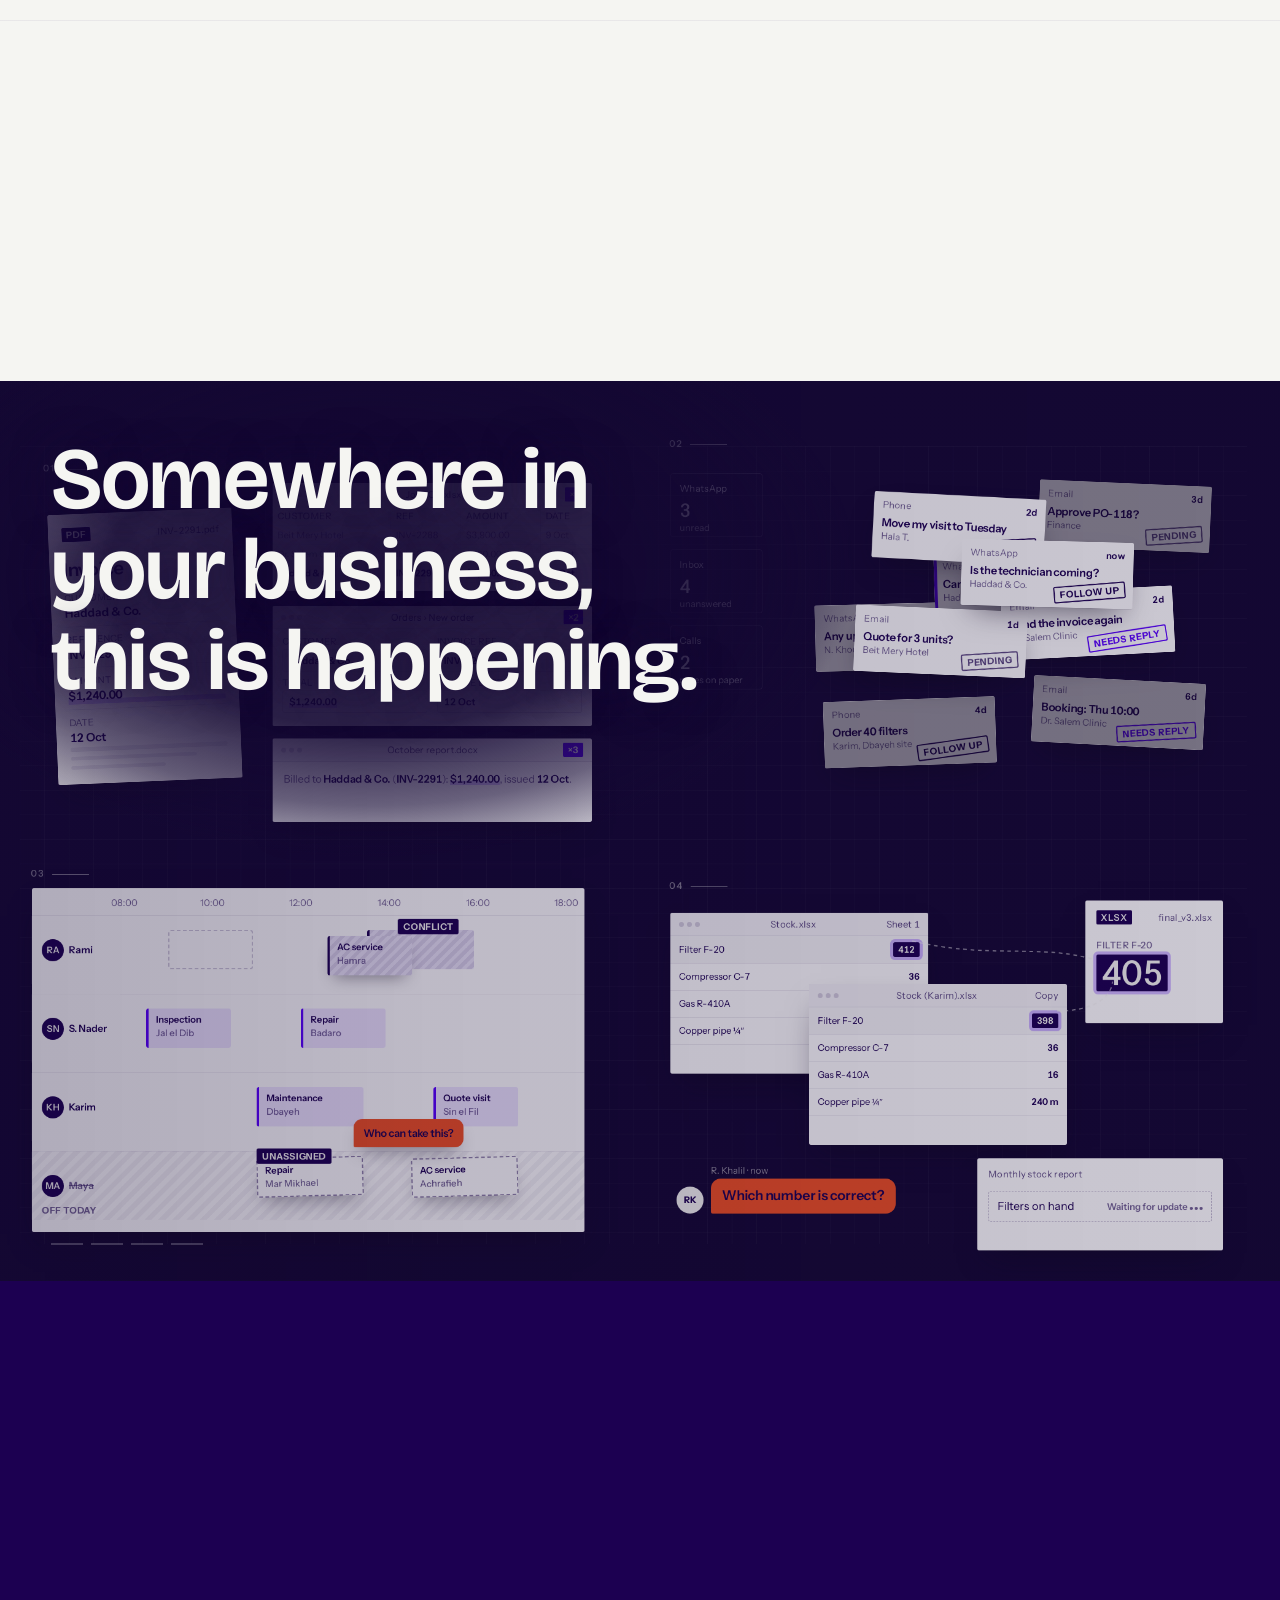
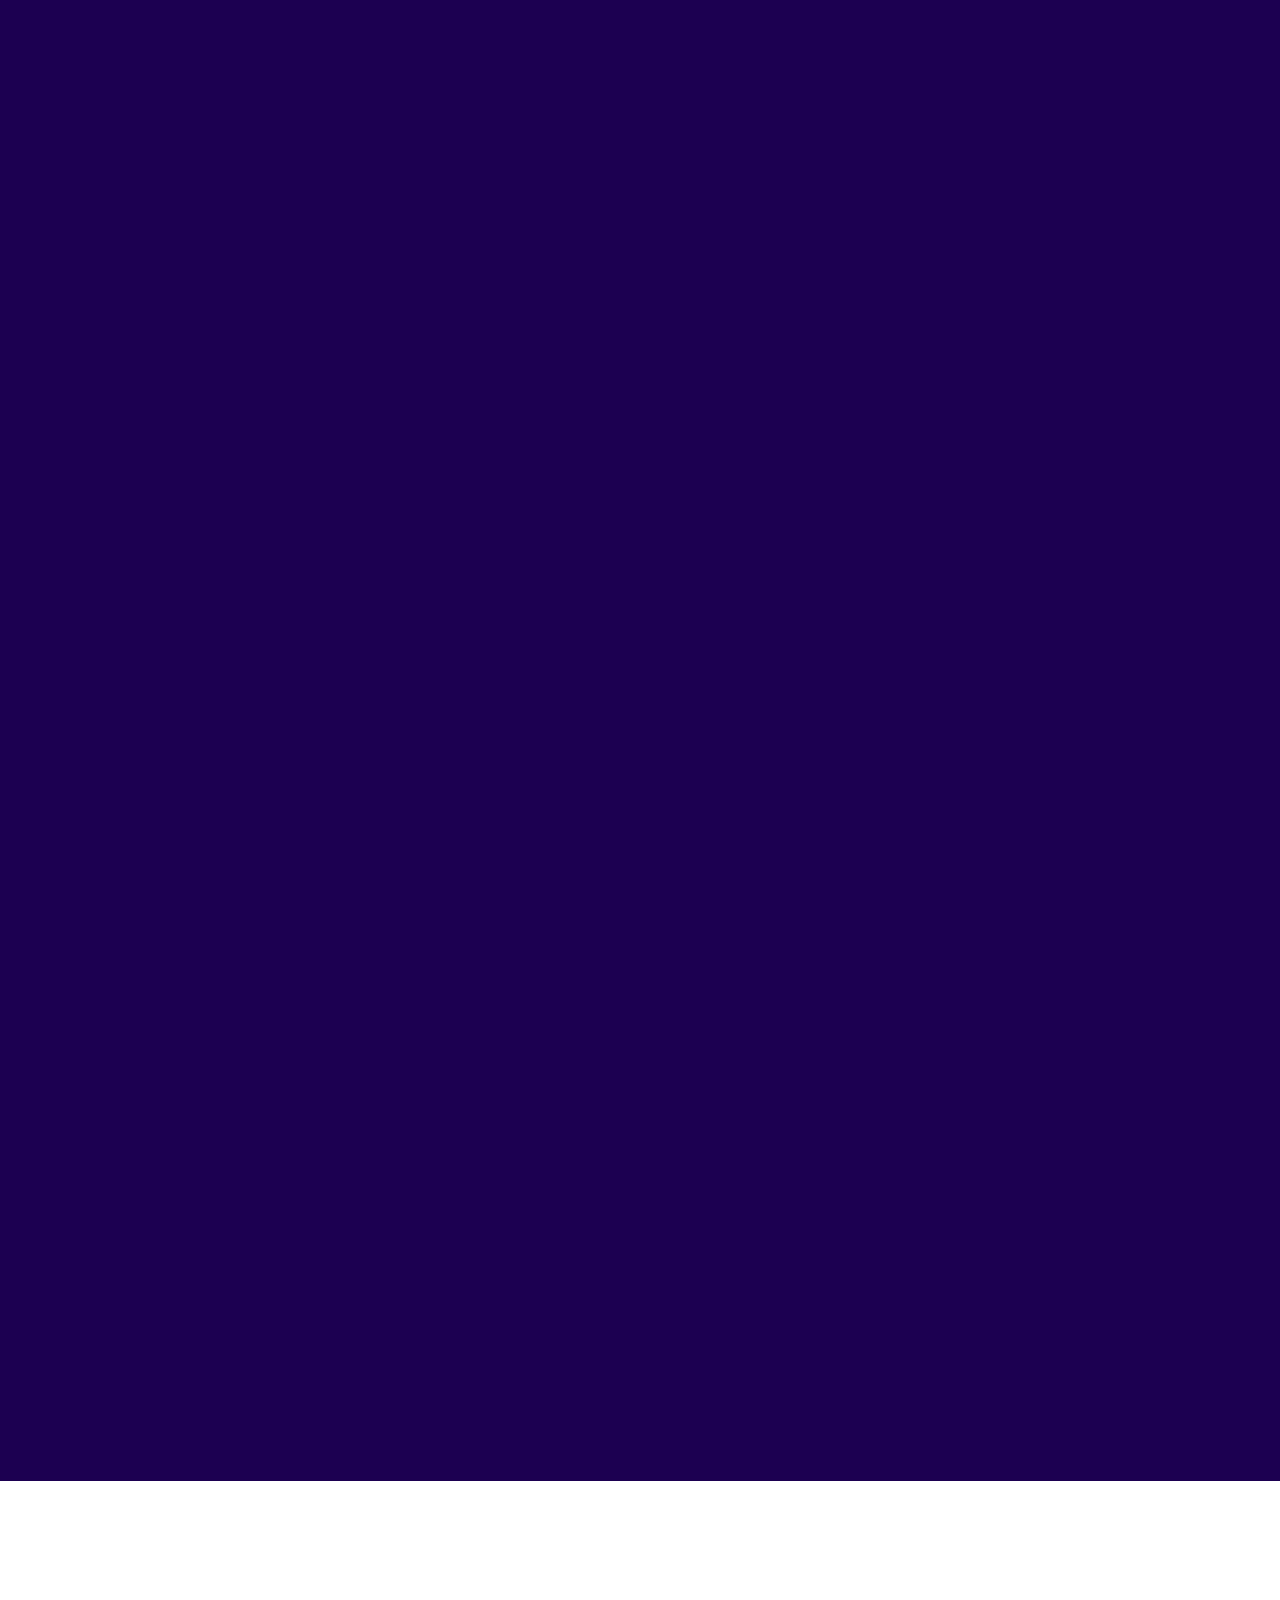
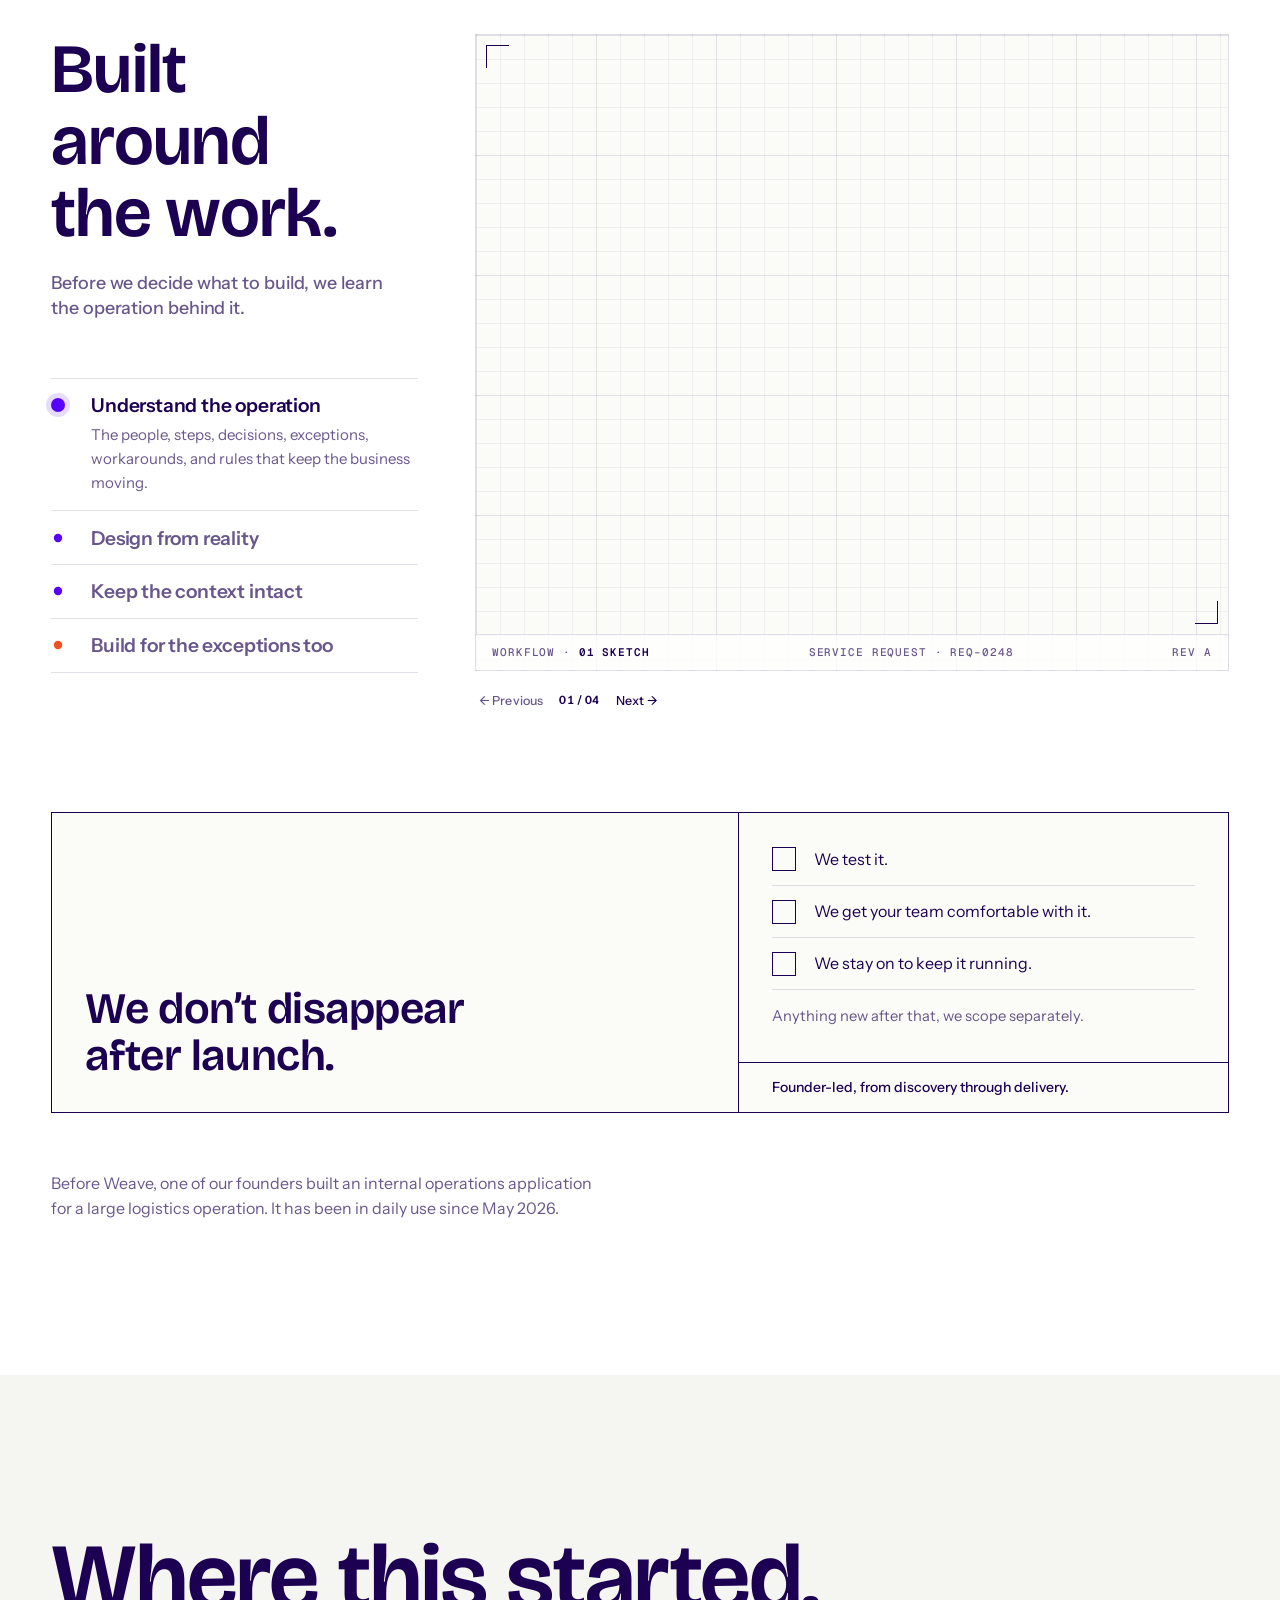
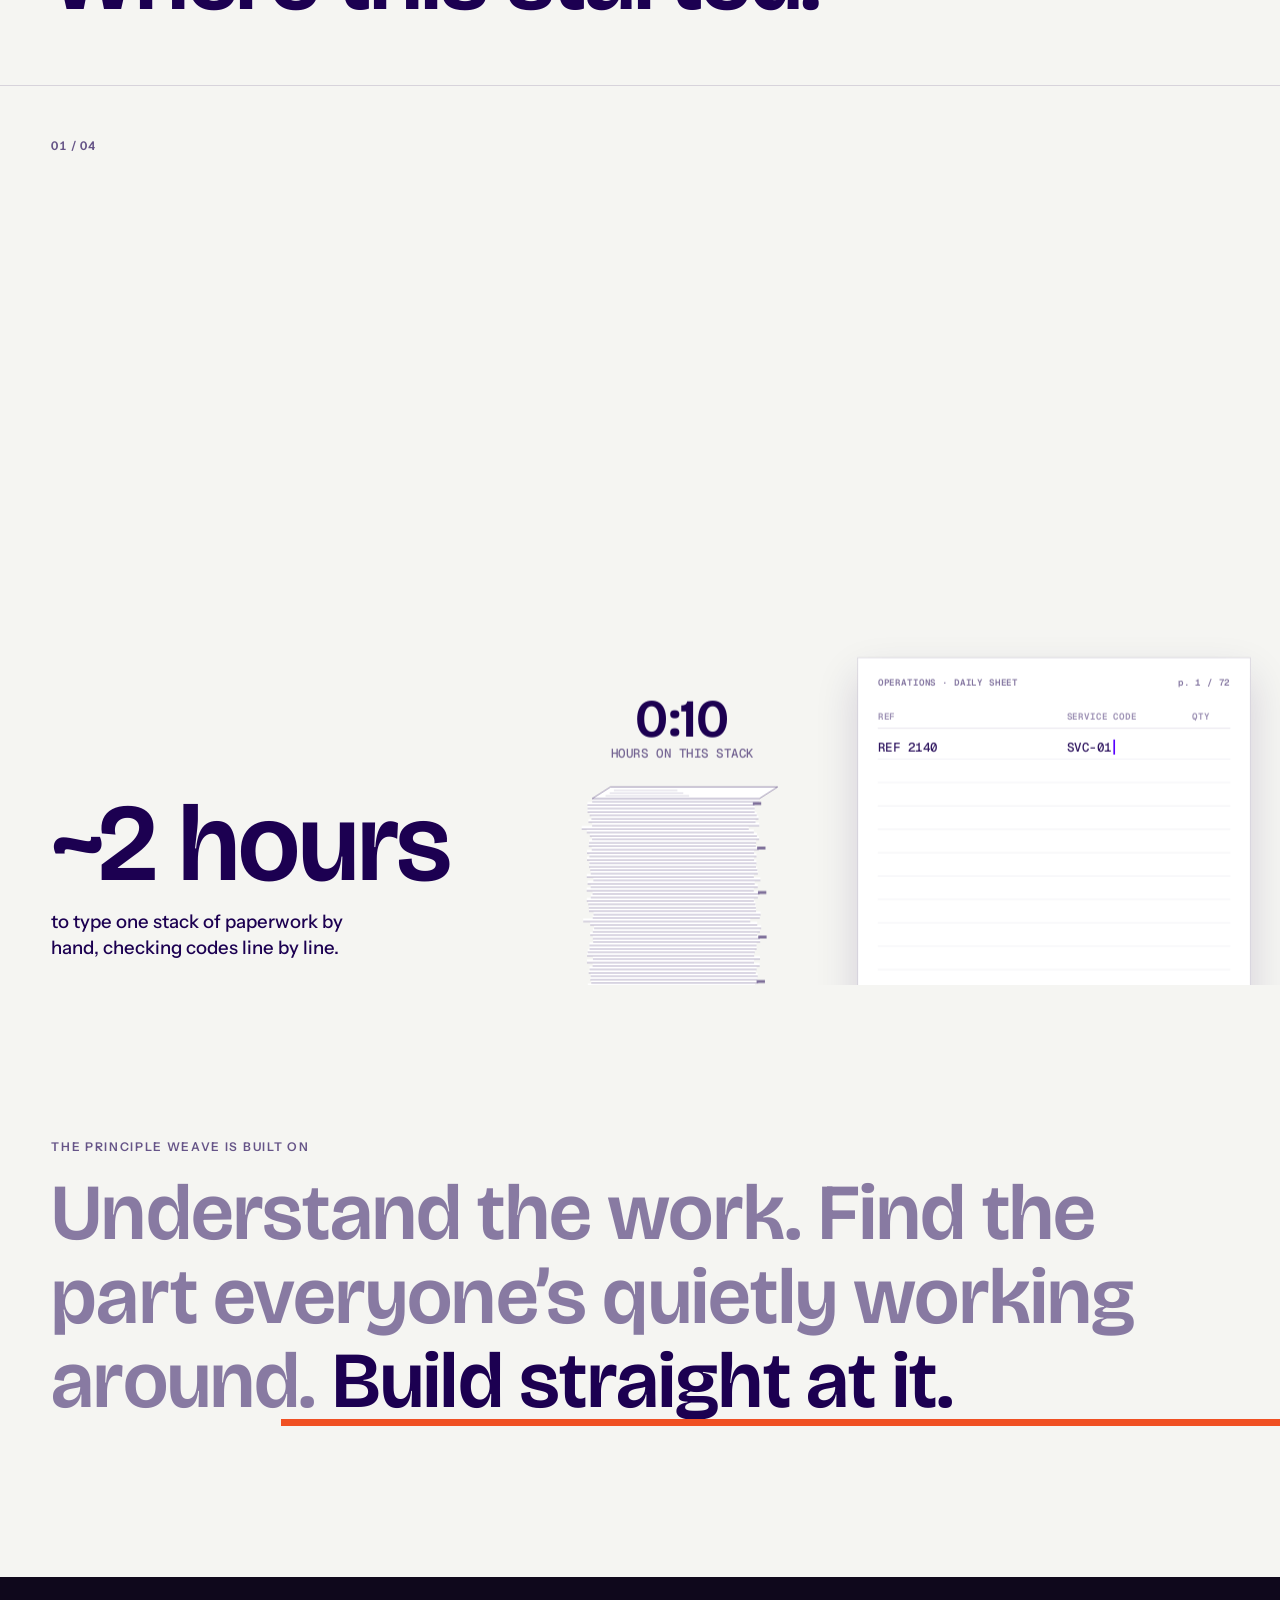
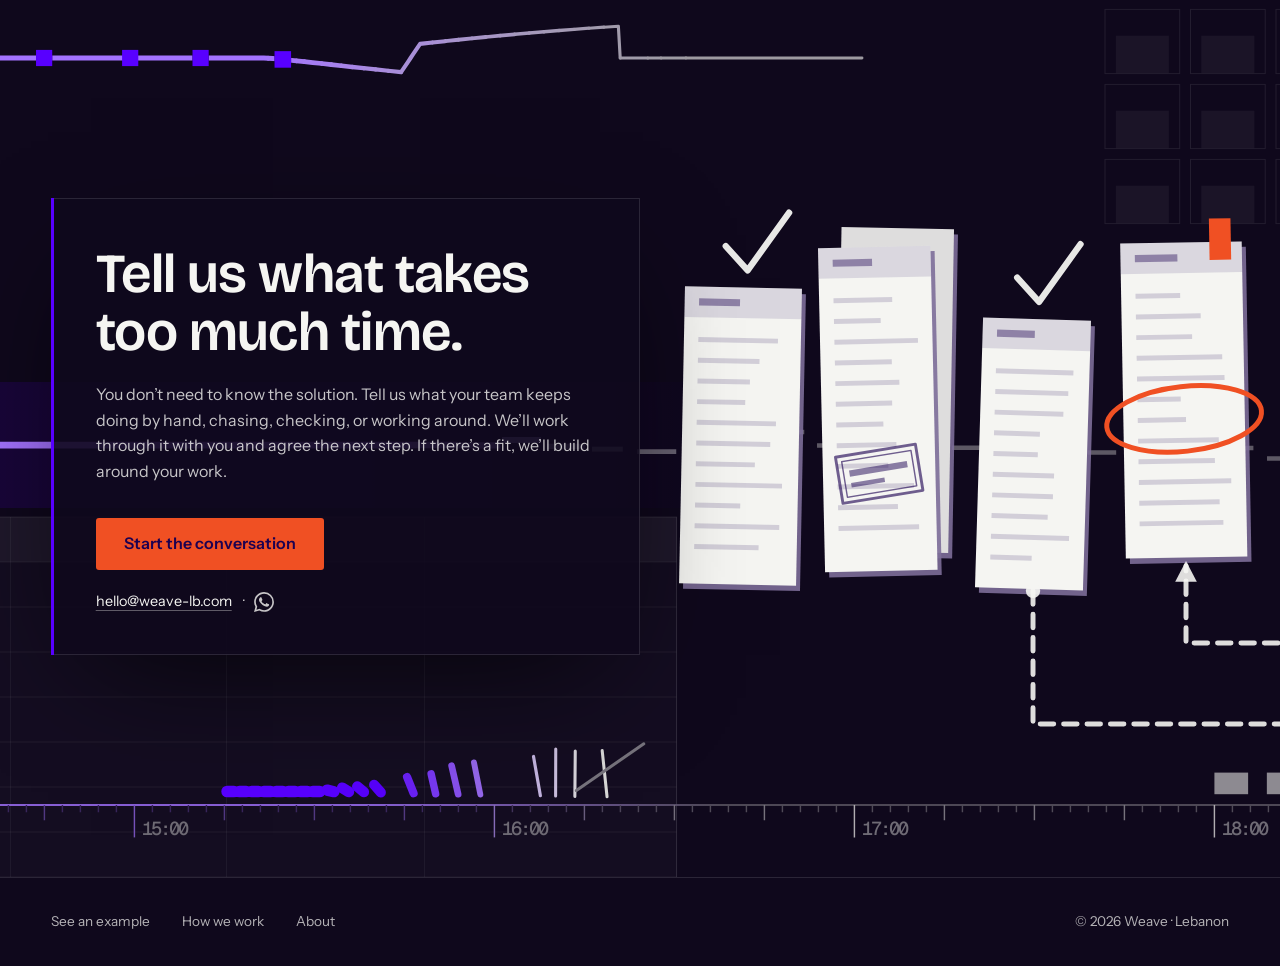
==== commit d3d5bee7: "Updated Typography" ====
--- a/index.html
+++ b/index.html
@@ -6,6 +6,8 @@
 <meta name="viewport" content="width=device-width, initial-scale=1">
 <meta name="theme-color" content="#1C0051">
 <link rel="icon" type="image/svg+xml" href="fable/favicon.svg">
+<link rel="preload" href="fonts/BricolageGrotesque-Variable.woff2" as="font" type="font/woff2" crossorigin>
+<link rel="preload" href="fonts/InstrumentSans-Variable.woff2" as="font" type="font/woff2" crossorigin>
 <title>Weave — Business systems company in Lebanon</title>
 <link rel="canonical" href="https://weave-lb.com/">
 <meta name="description" content="Weave is a business systems company in Lebanon. We map how your team really works, then design and build the system it runs on.">
@@ -58,11 +60,16 @@
    sky stays blue rather than purple. Orange-ink is the small-text orange on paper. */
 :root{--ink:#1C0051;--paper:#F5F5F2;--sheet:#FFFFFF;--orange:#F05023;--orange-ink:#BF340D;--thread:#5800FF;--overlay:#0F081C;
   --ink-rgb:28 0 81;--paper-rgb:245 245 242;--sheet-rgb:255 255 255;--orange-rgb:240 80 35;--orange-ink-rgb:191 52 13;--thread-rgb:88 0 255;--overlay-rgb:15 8 28;
-  --sans:Montserrat,Helvetica,sans-serif;--mono:ui-monospace,SFMono-Regular,Consolas,'Liberation Mono',monospace;--serif:Georgia,'Times New Roman',serif;
+  /* Type (KB §7, 10 Nov 2026): one job per face. --display = Weave speaking (headlines, hero line,
+     big numbers; never under ~32px), at the website volume: weight 620, tracking -1%. --sans =
+     explaining (body, sub-heads, labels, buttons, UI). --mono = what the system recorded (IDs, times,
+     amounts, statuses in Weave's own records only). --hand = handwriting only. */
+  --display:'Bricolage Grotesque','Instrument Sans',Helvetica,Arial,sans-serif;--display-wght:620;--display-track:-.01em;
+  --sans:'Instrument Sans',Helvetica,Arial,sans-serif;--mono:'Geist Mono',ui-monospace,SFMono-Regular,Consolas,monospace;
   /* Shared tints, each derived from a token above; sections use them, never re-declare them. */
   --tint-page:#FBFBF8;   /* sheet ~40% toward paper: S3's scanned invoice, S4's drafting sheet and title block */
   --tint-note:#EEE7FF;   /* thread at ~10% on sheet: S4's sticky notes, S3's dragged job */
-  --hand:var(--serif);   /* S4's pencil handwriting (drawing only) */
+  --hand:Caveat,'Segoe Print','Bradley Hand',cursive;   /* handwriting only: S4's pencil drawing, R. Khalil's signature */
   /* Motion, shared by S2–S5: fades take --dur-fast or --dur, moves and card swaps --dur or --dur-slow. */
   --dur-fast:180ms;--dur:300ms;--dur-slow:450ms;--ease-out:cubic-bezier(.2,.7,.2,1);--ease-inout:cubic-bezier(.45,0,.2,1);
   /* Page grid, shared by every section and the footer. Content sits between two edges:
@@ -82,10 +89,13 @@
    at every section edge is a third of an SE's screen; 72 still reads as a new section
    (the design system's mobile section padding is 64). */
 @media(max-width:767px){:root{--space-5:52px;--space-6:72px}}
-/* The site's variable Montserrat, one face for every section (weights 100–900 on the wght
-   axis, so nothing is synthesised). It sits beside the page, like fable/, so the relative
-   URL resolves wherever the page is served from. */
-@font-face{font-family:Montserrat;src:url('fonts/Montserrat-VariableFont_wght.woff2') format('woff2');font-weight:100 900;font-style:normal;font-display:swap}
+/* The site's four faces, all variable woff2 subset to Latin + punctuation + arrows, beside the page
+   like fable/ (OFL licences in fonts/). Bricolage keeps its optical-size axis so headlines get the
+   display cut automatically (font-optical-sizing:auto); its width axis is fixed at 100. */
+@font-face{font-family:'Bricolage Grotesque';src:url('fonts/BricolageGrotesque-Variable.woff2') format('woff2');font-weight:400 800;font-style:normal;font-display:swap}
+@font-face{font-family:'Instrument Sans';src:url('fonts/InstrumentSans-Variable.woff2') format('woff2');font-weight:400 700;font-style:normal;font-display:swap}
+@font-face{font-family:'Geist Mono';src:url('fonts/GeistMono-Variable.woff2') format('woff2');font-weight:300 700;font-style:normal;font-display:swap}
+@font-face{font-family:Caveat;src:url('fonts/Caveat-Variable.woff2') format('woff2');font-weight:400 700;font-style:normal;font-display:swap}
 
 :where(.hero) *{box-sizing:border-box}
 body{margin:0;background:var(--ink);color:var(--paper);font-family:var(--sans);-webkit-font-smoothing:antialiased}
@@ -159,7 +169,7 @@
 
 :where(.hero) .eyebrow{font-size:clamp(9px,.72vw,15px);letter-spacing:.19em;text-transform:uppercase;margin:0 0 var(--space-1)}
 
-:where(.hero) h1{margin:0;font-size:clamp(22px,3.5vw,72px);line-height:1.06;letter-spacing:-.052em;font-weight:500}
+:where(.hero) h1{margin:0;font-family:var(--display);font-size:clamp(22px,3.5vw,72px);line-height:1.06;letter-spacing:var(--display-track);font-weight:var(--display-wght)}
 
 :where(.hero) h1 span,:where(.hero) h1 em{display:block;white-space:nowrap}
 
@@ -185,15 +195,15 @@
 :where(.hero) h1 .word-see{position:relative;color:var(--orange);text-shadow:0 1px .25em rgb(var(--overlay-rgb) / .55)}
 /* A drawn hairline under "see": static (it never takes part in the loop) and sized in em
    with the headline's clamp, 1px at the smallest. It spans the word's ink, not its box
-   (Montserrat 500 at -.052em, measured): the ink starts .016em in (the s's side bearing)
-   and ends .018em past the box, which the trailing negative letter-spacing cuts short.
-   Its top sits .07em under the baseline (.968em down the content area), inside the
+   (Bricolage 620 at -.01em, measured): the ink starts --see-ink-l in (the s's side bearing)
+   and ends --see-ink-r from the box edge.
+   Its top sits .07em under the baseline (.93em down the content area, Bricolage's ascent), inside the
    1.06 line box, which ends .17em under the baseline. */
-:where(.hero) h1 .word-see:after{content:'';position:absolute;left:var(--see-ink-l);right:var(--see-ink-r);top:calc(.968em + .07em);height:max(1px,.035em);
+:where(.hero) h1 .word-see:after{content:'';position:absolute;left:var(--see-ink-l);right:var(--see-ink-r);top:calc(.93em + .07em);height:max(1px,.035em);
   background:rgb(var(--orange-rgb) / .8);pointer-events:none}
-:where(.hero) h1 .word-see{--see-ink-l:.016em;--see-ink-r:-.018em}
-
-:where(.hero) .intro .description{margin:var(--space-2) 0 0;font-size:clamp(11px,1.02vw,21px);line-height:1.55;opacity:.84}
+:where(.hero) h1 .word-see{--see-ink-l:.02em;--see-ink-r:0}
+
+:where(.hero) .intro .description{margin:var(--space-2) 0 0;max-width:34em;font-size:clamp(11px,1.02vw,21px);line-height:1.55;opacity:.84}
 /* Desktop: the description sits over the photo's brightest windows, so a scrim lies behind the
    intro. --ink, darkest at the top, gone a little below the description (the top 55% of the
    stage), and fading out across the page so the approval card, the thread and the nodes on the
@@ -219,9 +229,9 @@
 
 :where(.hero) .fragment h2,:where(.hero) .fragment p{margin:0}
 
-:where(.hero) .fragment h2{font-size:22px;font-weight:500;line-height:1.25;letter-spacing:-.02em}
-
-:where(.hero) .folio{font:13px/1.3 ui-monospace,SFMono-Regular,Consolas,monospace;letter-spacing:.055em}
+:where(.hero) .fragment h2{font-size:22px;font-weight:600;line-height:1.25;letter-spacing:-.01em}
+
+:where(.hero) .folio{font:13px/1.3 var(--mono);letter-spacing:.02em;font-variant-numeric:tabular-nums}
 
 :where(.hero) .micro{font-size:12px;letter-spacing:.15em;text-transform:uppercase}
 /* Trial: six distinct artifacts, on the original anchors and RAF reveals. *//* Incoming message: a left-hand bubble that arrives once, during the arrival beat. */
@@ -241,7 +251,7 @@
 
 :where(.hero) .message-top .folio{font-size:11px;letter-spacing:0;padding:3px 6px;border-radius:5px;background:rgb(var(--thread-rgb) / .1)}
 
-:where(.hero) .intake h2{font-size:22px;line-height:1.3;letter-spacing:-.025em;text-wrap:balance}
+:where(.hero) .intake h2{font-size:22px;font-weight:600;line-height:1.3;letter-spacing:-.01em;text-wrap:balance}
 
 :where(.hero) .message-bottom{display:flex;justify-content:space-between;gap:8px;border-top:1px solid rgb(245 245 242 / .12);padding-top:10px;margin-top:15px;font-size:11px;letter-spacing:.02em;color:rgb(245 245 242 / .62)}
 
@@ -261,7 +271,7 @@
 
 :where(.hero) .structured dt{font-size:11px;align-self:stretch;display:flex;align-items:center;color:rgb(245 245 242 / .55)}
 
-:where(.hero) .structured dd{font-size:17px;letter-spacing:-.02em}
+:where(.hero) .structured dd{font-size:17px;letter-spacing:0}
 
 :where(.hero) .structured dt:last-of-type,:where(.hero) .structured dd:last-of-type{border-bottom:0}
 /* Human decision: an ink docket, warm edge, personal sign-off and a status stamp. */
@@ -275,7 +285,7 @@
 
 :where(.hero) .approval .folio{font-size:11px;letter-spacing:.025em;color:rgb(245 245 242 / .58)}
 
-:where(.hero) .approval h2{margin-top:17px;font:27px/1.15 Georgia,'Times New Roman',serif;letter-spacing:-.045em}
+:where(.hero) .approval h2{margin-top:17px;font:600 27px/1.15 var(--sans);letter-spacing:-.01em}
 
 :where(.hero) .rule{margin-top:12px!important;font-size:13px;line-height:1.65;color:rgb(245 245 242 / .73);max-width:250px}
 
@@ -285,7 +295,7 @@
 
 :where(.hero) .approver{display:flex;align-items:center;gap:8px;font-size:14px;white-space:nowrap}
 
-:where(.hero) .initials{font:italic 13px Georgia,serif;color:var(--paper);border:1px solid rgb(var(--orange-rgb) / .45);width:30px;height:30px;display:grid;place-items:center;border-radius:3px}
+:where(.hero) .initials{font:600 12px var(--sans);letter-spacing:.02em;color:var(--paper);border:1px solid rgb(var(--orange-rgb) / .45);width:30px;height:30px;display:grid;place-items:center;border-radius:3px}
 
 :where(.hero) .decision{color:var(--decision);font-size:11px;display:flex;align-items:center;gap:6px;white-space:nowrap;border:1px solid rgb(var(--orange-rgb) / .4);background:rgb(var(--orange-rgb) / .02);padding:7px 8px;border-radius:3px}
 
@@ -305,7 +315,7 @@
 
 :where(.hero) .delivery-label{font-size:11px;line-height:1.3;color:rgb(245 245 242 / .58)}
 
-:where(.hero) .dispatch h2{font-size:27px;line-height:1.2;letter-spacing:-.035em;margin:4px 0 0;font-variant-numeric:tabular-nums}
+:where(.hero) .dispatch h2{font-size:27px;font-weight:600;line-height:1.2;letter-spacing:-.01em;margin:4px 0 0;font-variant-numeric:tabular-nums}
 
 :where(.hero) .delivery-icon{width:38px;height:38px;flex:none;color:var(--paper)}
 
@@ -313,7 +323,7 @@
 
 :where(.hero) .delivery-track-fill{display:block;width:100%;height:100%;background:var(--thread);transform:scaleX(var(--delivery-progress,0));transform-origin:left}
 
-:where(.hero) .delivery-status{font-size:13px;line-height:1.4;letter-spacing:-.015em}
+:where(.hero) .delivery-status{font-size:13px;line-height:1.4;letter-spacing:0}
 
 :where(.hero) .dispatch .folio{font-size:10px;letter-spacing:.035em;color:rgb(245 245 242 / .58);margin-top:8px}
 /* Verification: a seal and signed proof, rather than another document rectangle. */
@@ -325,7 +335,7 @@
 
 :where(.hero) .verification.is-verified .proof-mark{border-color:var(--thread);background:var(--thread);color:var(--paper)}
 
-:where(.hero) .verification h2{font-size:17px;letter-spacing:-.025em}
+:where(.hero) .verification h2{font-size:17px;font-weight:600;letter-spacing:-.005em}
 
 :where(.hero) .verification .folio{font-size:11px;letter-spacing:.025em;margin-top:5px;color:rgb(245 245 242 / .62)}
 /* Destination: an ink registry header and a retained, layered paper receipt. */
@@ -343,7 +353,7 @@
 
 :where(.hero) .record-top .micro{font-size:10px;letter-spacing:.12em}
 
-:where(.hero) .record h2{font-size:27px;letter-spacing:-.035em;margin:9px 18px 3px}
+:where(.hero) .record h2{font-size:27px;font-weight:600;letter-spacing:-.01em;margin:9px 18px 3px}
 
 :where(.hero) .record .record-detail{font-size:13px;margin:0 18px;color:rgb(var(--ink-rgb) / .7)}
 
@@ -694,12 +704,12 @@
 
 
 </style>
-<link rel="stylesheet" href="css/s2.css?v=2026-10-06-2">
-<link rel="stylesheet" href="s1-s2-transition.css?v=2026-10-06-2">
-<link rel="stylesheet" href="css/s3.css?v=2026-10-06-2">
-<link rel="stylesheet" href="css/s4.css?v=2026-10-06-2">
-<link rel="stylesheet" href="css/s5.css?v=2026-10-06-2">
-<link rel="stylesheet" href="css/s6.css?v=2026-10-06-2">
+<link rel="stylesheet" href="css/s2.css?v=2026-11-10-1">
+<link rel="stylesheet" href="s1-s2-transition.css?v=2026-11-10-1">
+<link rel="stylesheet" href="css/s3.css?v=2026-11-10-1">
+<link rel="stylesheet" href="css/s4.css?v=2026-11-10-1">
+<link rel="stylesheet" href="css/s5.css?v=2026-11-10-1">
+<link rel="stylesheet" href="css/s6.css?v=2026-11-10-1">
 <style>
 /* ═══ Phones (v2): S2 and S4 as decks to swipe ═══════════════════════════════════
    Everything here is inside @media (max-width:767px); from 768px the page is exactly as before.
@@ -729,7 +739,7 @@
   .s2 .s2-meter[hidden]{display:none}
   .s2 .s2-meter-line{position:relative;flex:1;height:2px;overflow:hidden;border-radius:2px;background:rgb(var(--ink-rgb) / .12)}
   .s2 .s2-meter-line i{position:absolute;inset:0;background:var(--thread);transform-origin:0 50%;transform:scaleX(var(--fill,.1667));transition:transform var(--dur) var(--ease-out)}
-  .s2 .s2-meter-count{font:600 12px/1 var(--mono);letter-spacing:.06em;font-variant-numeric:tabular-nums;color:var(--ink)}
+  .s2 .s2-meter-count{font:600 12px/1 var(--sans);letter-spacing:.04em;font-variant-numeric:tabular-nums;color:var(--ink)}
 
   .s2 .s2-track{display:flex;align-items:stretch;gap:12px;margin:0 calc(-1 * var(--page-inset));padding:8px var(--page-inset) 18px;
     overflow-x:auto;overscroll-behavior-x:contain;scroll-snap-type:x mandatory;scroll-padding-inline:var(--page-inset);scrollbar-width:none}
@@ -743,21 +753,21 @@
   .s2 .s2-card:before{content:'';position:absolute;top:-1px;left:18px;width:28px;height:3px;background:var(--thread)}
   .s2 .s2-card--human:before{background:var(--orange)}
   .s2 .s2-card :is(p,dl,dd,ol,ul){margin:0}
-  .s2 .s2-card-num{position:absolute;top:14px;right:16px;font:200 34px/1 var(--sans);letter-spacing:-.04em;color:rgb(var(--ink-rgb) / .42)}
+  .s2 .s2-card-num{position:absolute;top:14px;right:16px;font:var(--display-wght) 34px/1 var(--display);letter-spacing:var(--display-track);color:rgb(var(--ink-rgb) / .42)}
   .s2 .s2-card--human .s2-card-num{color:var(--orange-ink)}
-  .s2 .s2-card-title{margin:4px 0 0;padding-right:60px;font-size:23px;line-height:1.12;letter-spacing:-.035em;font-weight:500}
-  .s2 .s2-card-line{margin-top:6px;font-size:15.5px;line-height:1.42;letter-spacing:-.01em;color:var(--muted);text-wrap:pretty}
+  .s2 .s2-card-title{margin:4px 0 0;padding-right:60px;font-size:23px;line-height:1.12;letter-spacing:-.01em;font-weight:600}
+  .s2 .s2-card-line{margin-top:6px;font-size:15.5px;line-height:1.42;letter-spacing:0;color:var(--muted);text-wrap:pretty}
   /* The evidence: one piece of the record, on a ruled panel. */
   .s2 .s2-card-ev{margin-top:16px;padding:14px;border-radius:4px;background:rgb(var(--ink-rgb) / .035);box-shadow:inset 0 0 0 1px rgb(var(--ink-rgb) / .06)}
-  .s2 .s2-ev-msg q{display:block;font:20px/1.25 var(--serif);letter-spacing:-.02em;quotes:'“' '”'}
+  .s2 .s2-ev-msg q{display:block;font:20px/1.25 var(--sans);letter-spacing:0;quotes:'“' '”'}
   .s2 .s2-ev-msg .folio{display:block;margin-top:8px;font-size:12px;color:var(--muted)}
   .s2 .s2-ev-pair{display:grid;grid-template-columns:1fr 1fr;gap:12px}
-  .s2 .s2-ev-pair dd{font-size:16px;letter-spacing:-.015em}
+  .s2 .s2-ev-pair dd{font-size:16px;letter-spacing:0}
   .s2 .s2-ev-ticks{display:flex;gap:8px}
   .s2 .s2-ev-ticks .glyph{display:grid;place-items:center;width:28px;height:28px;border-radius:50%;background:rgb(var(--thread-rgb) / .1);color:var(--thread);font-size:14px}
   .s2 .s2-ev-rules .exception{margin-top:12px;font-size:14px}
   .s2 .s2-card .verdict{flex-direction:row;justify-content:flex-start;align-items:center;gap:16px;padding:4px 0 2px 2px}
-  .s2 .s2-ev-flow{display:flex;flex-wrap:wrap;align-items:baseline;gap:6px 0;padding-left:14px;list-style:none;font-size:14px;font-weight:500;letter-spacing:-.01em}
+  .s2 .s2-ev-flow{display:flex;flex-wrap:wrap;align-items:baseline;gap:6px 0;padding-left:14px;list-style:none;font-size:14px;font-weight:500;letter-spacing:0}
   .s2 .s2-ev-flow li+li:before{content:'→' / '';margin:0 .45em;color:var(--thread)}
   .s2 .s2-ev-flow .done{font-weight:700}
   .s2 .s2-ev-span{display:flex;align-items:center;gap:10px;font-size:14px}
@@ -810,7 +820,7 @@
   .s4 .s4-meter{display:flex;align-items:center;gap:12px;margin:18px 0 0}
   .s4 .s4-meter-line{position:relative;flex:1;height:2px;overflow:hidden;border-radius:2px;background:var(--line)}
   .s4 .s4-meter-line i{position:absolute;inset:0;background:var(--thread);transform-origin:0 50%;transform:scaleX(var(--fill,.25));transition:transform var(--dur) var(--ease-out)}
-  .s4 .s4-meter-count{font:600 12px/1 var(--mono);letter-spacing:.06em;font-variant-numeric:tabular-nums;color:var(--ink)}
+  .s4 .s4-meter-count{font:600 12px/1 var(--sans);letter-spacing:.04em;font-variant-numeric:tabular-nums;color:var(--ink)}
 
   .s4 .s4-steps,.s4.is-tabs .s4-steps{display:flex;align-items:stretch;gap:12px;max-width:none;margin:var(--space-3) calc(-1 * var(--page-inset)) 0;padding:6px var(--page-inset) 10px;
     overflow-x:auto;overscroll-behavior-x:contain;scroll-snap-type:x mandatory;scroll-padding-inline:var(--page-inset);scrollbar-width:none;font-size:16px}
@@ -825,7 +835,7 @@
   .s4.is-tabs .s4-step p{margin-top:.4em}
   .s4 .s4-block{margin-top:var(--space-4)}
   .s4 .s4-commit-note{display:none}
-  .s4 .s4-commit-by{border-top:0;padding-top:0;font:500 15px/1.45 var(--sans);letter-spacing:-.005em;color:var(--soft)}
+  .s4 .s4-commit-by{border-top:0;padding-top:0;font:500 15px/1.45 var(--sans);letter-spacing:0;text-transform:none;color:var(--soft)}
   .s4 .s4-commit-by:before{content:'';display:block;width:28px;height:2px;margin-bottom:12px;background:var(--thread)}
 }
 </style>
@@ -857,7 +867,7 @@
     </div>
   </nav>
 </header>
-<div class="intro"><p class="eyebrow"><span class="v2-d">Business systems company · Lebanon</span><span class="v2-m">Business systems · Lebanon</span></p><h1><span>You already have a <b class="word-system">system<span class="system-reveal" aria-hidden="true">system</span><span class="system-edge" aria-hidden="true">system</span></b>.</span><em>You just can't <b class="word-see">see</b> it yet.</em></h1><p class="description"><span class="v2-d">Your team knows the rules, the exceptions, what needs checking, and what happens next. We map how your team really works, then design and build the system it runs on.</span><span class="v2-m">Your team knows how the work runs. We map how your team really works, then design and build the system it runs on.</span></p></div>
+<div class="intro"><p class="eyebrow"><span class="v2-d">Business systems company · Lebanon</span><span class="v2-m">Business systems · Lebanon</span></p><h1><span>You already have a <b class="word-system">system<span class="system-reveal" aria-hidden="true">system</span><span class="system-edge" aria-hidden="true">system</span></b>.</span><em>You just can’t <b class="word-see">see</b> it yet.</em></h1><p class="description"><span class="v2-d">Your team knows the rules, the exceptions, what needs checking, and what happens next. We map how your team really works, then design and build the system it runs on.</span><span class="v2-m">Your team knows how the work runs. We map how your team really works, then design and build the system it runs on.</span></p></div>
 <!-- Phones only (hidden from 768px): the hero's way on, at the foot of the photo. -->
 <a class="hero-cue v2-m" href="#example">See it in action <span aria-hidden="true">↓</span></a>
 <div class="thread-mount">
@@ -1333,7 +1343,7 @@
   </div>
 
 </section>
-<script src="js/s5.js?v=2026-10-28-1"></script>
+<script src="js/s5.js?v=2026-11-10-1"></script>
 
 <section class="s6" id="contact" aria-labelledby="s6-title">
   <div class="s6-stage">
@@ -1354,7 +1364,7 @@
     <p class="s6-legal">© 2026 Weave · Lebanon</p>
   </div>
 </section>
-<script src="js/s6.js?v=2026-10-06-2"></script>
+<script src="js/s6.js?v=2026-11-10-1"></script>
 </main>
 
 <script src="js/nav.js?v=2026-10-06-2"></script>
--- a/css/s2.css
+++ b/css/s2.css
@@ -27,9 +27,9 @@
   background:repeating-linear-gradient(180deg,transparent 0 calc(var(--rule) - 1px),rgb(var(--ink-rgb) / .055) calc(var(--rule) - 1px) var(--rule))}
 :where(.s2) .s2-inner{position:relative;max-width:800px;margin:auto}
 :where(.s2) .s2-figure{position:relative;margin:0;min-width:0}
-:where(.s2) .s2-title{margin:0 0 var(--space-4);font-size:clamp(31px,4.3vw,60px);line-height:1.04;letter-spacing:-.045em;font-weight:500;color:var(--ink)}
+:where(.s2) .s2-title{margin:0 0 var(--space-4);font-family:var(--display);font-size:clamp(31px,4.3vw,60px);line-height:1.06;letter-spacing:var(--display-track);font-weight:var(--display-wght);color:var(--ink)}
 :where(.s2) .s2-title span{display:block}
-:where(.s2) .caption{margin:var(--space-1) 2px 0;font-size:11.5px;line-height:1.4;letter-spacing:.02em;color:var(--muted);text-align:right}
+:where(.s2) .caption{margin:var(--space-1) 2px 0;font-family:var(--mono);font-size:11px;line-height:1.4;letter-spacing:.02em;color:var(--muted);text-align:right}
 
 /* ── The record: S1's final card, opened ─────────────────── */
 :where(.s2) .record{--gutter:2.75em;--key:8.5em;
@@ -43,7 +43,7 @@
 :where(.s2) .record-top .folio{font-size:.75em;line-height:1.3}
 :where(.s2) .record-top .micro{font-size:.66em;letter-spacing:.13em}
 :where(.s2) .record-head{display:flex;justify-content:space-between;align-items:baseline;gap:8px 20px;flex-wrap:wrap;padding:.85em 1.75em .8em var(--gutter)}
-:where(.s2) .record-head h3{margin:0;font-size:1.6em;line-height:1.1;letter-spacing:-.035em;font-weight:500}
+:where(.s2) .record-head h3{margin:0;font-size:1.6em;line-height:1.1;letter-spacing:-.01em;font-weight:600}
 :where(.s2) .record-head p{margin:0;font-size:.875em;color:rgb(var(--ink-rgb) / .7)}
 
 /* ── Layers: key, the locked sentence, then its evidence ──── */
@@ -52,10 +52,10 @@
   column-gap:1.25em;row-gap:1.05em;padding:1.5em 1.75em 1.65em var(--gutter);border-top:1px solid rgb(var(--ink-rgb) / .11)}
 :where(.s2) .layer[data-layer="4"]{grid-template-areas:"key body";padding-top:1.9em;padding-bottom:2em;border-top-color:rgb(var(--orange-rgb) / .4)}
 :where(.s2) .layer-key{grid-area:key;display:flex;flex-direction:column;align-items:flex-start;gap:.55em}
-:where(.s2) .layer-key .num{font:200 2.2em/1 var(--sans);letter-spacing:-.04em;color:var(--ink)}
+:where(.s2) .layer-key .num{font:var(--display-wght) 2.2em/1 var(--display);letter-spacing:var(--display-track);color:var(--ink)}
 :where(.s2) .layer[data-layer="4"] .num{color:var(--orange-ink)}
 :where(.s2) .layer-key h4{margin:0;font-size:.66em;line-height:1.5;letter-spacing:.1em;text-transform:uppercase;font-weight:600}
-:where(.s2) .line{grid-area:line;margin:0;max-width:30em;font-size:1.32em;line-height:1.32;letter-spacing:-.022em;font-weight:500;text-wrap:pretty}
+:where(.s2) .line{grid-area:line;margin:0;max-width:30em;font-size:1.32em;line-height:1.32;letter-spacing:-.005em;font-weight:500;text-wrap:pretty}
 :where(.s2) .layer-body{grid-area:body;min-width:0;padding-top:.9em;border-top:1px solid rgb(var(--ink-rgb) / .1)}
 :where(.s2) .layer[data-layer="4"] .layer-body{padding-top:0;border-top:0}
 /* The face (key, sentence, evidence) is a box only on the pinned card, where it fades as one. */
@@ -80,11 +80,11 @@
 :where(.s2) .intake-meta .folio{font-size:.8em;color:var(--muted)}
 :where(.s2) .said{margin:.55em 0 0;display:flex;align-items:baseline;gap:.75em}
 :where(.s2) .said .field{display:inline;margin:0;flex:none}
-:where(.s2) .said q{font:1.3em/1.2 var(--serif);letter-spacing:-.02em;quotes:'“' '”'}
+:where(.s2) .said q{font:1.3em/1.2 var(--sans);letter-spacing:0;quotes:'“' '”'}
 
 /* 02 · What the system understood */
 :where(.s2) .fields{display:grid;grid-template-columns:repeat(4,auto);justify-content:space-between;gap:.4em 1em}
-:where(.s2) .fields dd{font-size:1em;letter-spacing:-.015em;white-space:nowrap}
+:where(.s2) .fields dd{font-size:1em;letter-spacing:0;white-space:nowrap}
 
 /* 03 · What the rules did */
 :where(.s2) .checks{list-style:none;padding:0;display:flex;flex-wrap:wrap;gap:.3em 1.1em;font-size:.9em}
@@ -97,9 +97,9 @@
 /* 04 · Where a person stepped in: no sentence; the signature and stamp are the page. */
 :where(.s2) .decision{display:grid;grid-template-columns:minmax(0,1fr) auto;grid-template-areas:"sig verdict" "who verdict";align-items:end;gap:.75em 1.5em}
 :where(.s2) .signature{grid-area:sig;padding:0 1.5em .14em 0;border-bottom:1px solid rgb(var(--ink-rgb) / .3)}
-:where(.s2) .signature .name{font:italic 2.4em/1.05 var(--serif);letter-spacing:-.02em}
+:where(.s2) .signature .name{font:600 2.7em/1 var(--hand);letter-spacing:0}
 :where(.s2) .signed{grid-area:who;display:flex;align-items:center;gap:.75em}
-:where(.s2) .initials{width:2.3em;height:2.3em;display:grid;place-items:center;flex:none;font:italic .9em var(--serif);border:1px solid var(--orange);border-radius:3px;color:var(--ink)}
+:where(.s2) .initials{width:2.3em;height:2.3em;display:grid;place-items:center;flex:none;font:600 .8em var(--sans);letter-spacing:.02em;border:1px solid var(--orange);border-radius:3px;color:var(--ink)}
 :where(.s2) .signed .micro{color:var(--orange-ink);font-size:.66em}
 /* The stamp is inked on: double rule, slight angle, open over the line it lands on. */
 :where(.s2) .verdict{grid-area:verdict;align-self:center;display:flex;flex-direction:column;align-items:center;gap:.55em}
@@ -221,11 +221,11 @@
 .s2-pin :where(.s2) .s2-figure .layer-key{flex:none;flex-direction:row;align-items:baseline;gap:0}
 .s2-pin :where(.s2) .s2-figure .layer-key h4{font-size:.6em;letter-spacing:.14em}
 /* The layer's numeral, ghosted large behind the page. */
-.s2-pin :where(.s2) .s2-figure .layer-key .num{position:absolute;z-index:-1;top:.02em;right:.1em;font:300 min(40cqh,19cqw)/.86 var(--sans);letter-spacing:-.05em;
+.s2-pin :where(.s2) .s2-figure .layer-key .num{position:absolute;z-index:-1;top:.02em;right:.1em;font:var(--display-wght) min(40cqh,19cqw)/.86 var(--display);letter-spacing:var(--display-track);
   color:rgb(var(--ink-rgb) / .075);pointer-events:none}
 .s2-pin :where(.s2) .s2-figure .layer[data-layer="4"] .num{color:rgb(var(--orange-rgb) / .1)}
 .s2-pin :where(.s2) .s2-figure .line{flex:none;max-width:76%;margin:.7em 0 0;
-  font-size:min(calc(var(--a) * 1cqw + var(--b) * 1cqh),calc(var(--c) * 1cqh));line-height:1.16;letter-spacing:-.034em;text-wrap:balance}
+  font-size:min(calc(var(--a) * 1cqw + var(--b) * 1cqh),calc(var(--c) * 1cqh));line-height:1.16;letter-spacing:-.01em;text-wrap:balance}
 /* Per-card steps (the sentences run 14 to 30 words): a width and a height
    share of the card, fitted so each fills ~85% of its page from 1200×640 up;
    the height cap only bites on very wide, short screens. */
@@ -341,7 +341,7 @@
 :where(.s2) .s2-nav button:hover{text-decoration-color:currentColor}
 :where(.s2) .s2-nav button[aria-disabled="true"]{color:var(--muted);cursor:default;text-decoration-color:transparent}
 :where(.s2) .s2-nav .s2-whole{margin-left:.6em;color:var(--muted)}
-:where(.s2) .s2-count{font:600 .92em/1 var(--mono);letter-spacing:.06em;font-variant-numeric:tabular-nums}
+:where(.s2) .s2-count{font:600 .92em/1 var(--sans);letter-spacing:.04em;font-variant-numeric:tabular-nums}
 @media (min-width:641px){
   :where(.s2.is-inspectable) .s2-figure{display:flow-root}
   :where(.s2) .s2-nav{float:left}
--- a/css/s3.css
+++ b/css/s3.css
@@ -8,7 +8,7 @@
      caption followed by its scene, framed on its telling area;
    · static (no JS): the heading and a 2×2 of captions, no scenes. */
 :where(.s3),:where(.s3) *{box-sizing:border-box}
-.s3{
+.s3{--mono:var(--sans);font-variant-numeric:tabular-nums;
   /* Local tints. Each derives from a site token; none is a new colour. */
   --desk:#140833;                     /* ink #1C0051 darkened toward overlay #0F081C: the desk surface */
   --desk-rgb:20 8 51;                 /* the same, for the veil's alphas */
@@ -24,13 +24,13 @@
 /* Static: heading and a 2×2 of captions. */
 .s3 .s3-stage{padding:var(--space-6) var(--gut)}
 .s3 .s3-view,.s3 .s3-veil,.s3 .s3-meter,.s3 .s3-frame{display:none}
-.s3 h2{max-width:12em;font-size:clamp(44px,6.4vw,112px);line-height:.98;letter-spacing:-.045em;font-weight:500;text-wrap:balance}
+.s3 h2{max-width:12em;font-family:var(--display);font-size:clamp(44px,6.4vw,112px);line-height:1.04;letter-spacing:var(--display-track);font-weight:var(--display-wght);text-wrap:balance}
 .s3 .s3-list{display:grid;gap:var(--space-3);margin-top:var(--space-4)}
 @media(min-width:768px){.s3 .s3-list{grid-template-columns:repeat(2,minmax(0,1fr))}}
 .s3 .s3-item{padding:clamp(24px,2.4vw,40px);border:1px solid rgb(var(--paper-rgb) / .14);border-radius:4px}
 .s3 .s3-num{display:block;font:500 12px/1 var(--mono);letter-spacing:.12em;color:var(--soft)}
 .s3 .s3-label{margin-top:1.2em;font-size:12px;line-height:1.4;letter-spacing:.14em;text-transform:uppercase;font-weight:600;color:var(--soft)}
-.s3 .s3-line{margin-top:.8em;max-width:17em;font-size:clamp(22px,2.05vw,34px);line-height:1.18;letter-spacing:-.025em;font-weight:500;text-wrap:pretty}
+.s3 .s3-line{margin-top:.8em;max-width:17em;font-size:clamp(22px,2.05vw,34px);line-height:1.18;letter-spacing:-.01em;font-weight:500;text-wrap:pretty}
 
 /* ── Pinned ── the stage is one screen for the track's length. The caption column
    (--cap-*) is also what the veil and the camera are laid out from. The script sets
@@ -68,7 +68,7 @@
   transition:opacity var(--dur) ease .08s,transform var(--dur-slow) var(--ease-out) .08s}
 .s3.is-pinned .s3-num{display:none}                 /* the meter is the progress here */
 .s3.is-pinned .s3-label{margin-top:0;font-weight:500;letter-spacing:.16em;color:rgb(var(--paper-rgb) / .6)}
-.s3.is-pinned .s3-line{margin-top:.5em;font-size:clamp(24px,2.5vw,44px);line-height:1.12;letter-spacing:-.03em;max-width:none}
+.s3.is-pinned .s3-line{margin-top:.5em;font-size:clamp(24px,2.5vw,44px);line-height:1.12;letter-spacing:-.01em;max-width:none}
 .s3.is-pinned .s3-item.is-long .s3-line{font-size:clamp(21px,2.05vw,36px)}
 .s3.is-pinned .s3-meter{display:flex;gap:8px;position:absolute;left:var(--cap-x);bottom:clamp(20px,4vh,40px);z-index:2}
 .s3 .s3-meter i{display:block;width:32px;height:2px;background:rgb(var(--paper-rgb) / .2);transition:background var(--dur)}
@@ -118,7 +118,7 @@
 .s3 .a-src{left:14px;top:46px;width:300px;height:440px;padding:22px;transform:rotate(-2.4deg);background:var(--tint-page)}
 .s3 .a-src-top{display:flex;justify-content:space-between;align-items:center;gap:10px;color:rgb(var(--ink-rgb) / .72)}
 .s3 .tag{padding:4px 7px;border-radius:2px;background:var(--ink);color:var(--paper);font:600 15px/1 var(--mono);letter-spacing:.06em}
-.s3 .a-title{margin-top:26px;font-size:30px;font-weight:600;letter-spacing:-.03em}
+.s3 .a-title{margin-top:26px;font-size:30px;font-weight:600;letter-spacing:-.01em}
 .s3 .a-fields{margin-top:18px;display:grid;gap:12px}
 .s3 .a-fields div{padding-bottom:8px;border-bottom:1px solid rgb(var(--ink-rgb) / .1);transition:background var(--dur)}
 .s3 .a-fields dt{font:15px/1.2 var(--mono);letter-spacing:.02em;color:var(--mute);text-transform:uppercase}
@@ -161,7 +161,7 @@
 
 /* 02 · requests pile up. The source counters are secondary: small and quiet. */
 .s3 .b-src{position:absolute;left:0;width:150px;height:104px;padding:12px 14px;border:1px solid rgb(var(--paper-rgb) / .12);border-radius:4px;color:rgb(var(--paper-rgb) / .62)}
-.s3 .b-src b{display:block;margin-top:10px;font-size:30px;line-height:1;font-weight:500;letter-spacing:-.03em;font-variant-numeric:tabular-nums}
+.s3 .b-src b{display:block;margin-top:10px;font-size:30px;line-height:1;font-weight:500;letter-spacing:-.01em;font-variant-numeric:tabular-nums}
 .s3 .b-src small{display:block;margin-top:4px;font:15px/1.2 var(--mono);color:rgb(var(--paper-rgb) / .5)}
 .s3 .b-wa{top:24px}.s3 .b-em{top:148px}.s3 .b-ph{top:272px}
 .s3 .b-card{position:absolute;left:0;top:0;width:280px;height:108px;padding:12px 14px;transition:transform var(--dur-slow) var(--ease-out),opacity var(--dur)}
@@ -223,7 +223,7 @@
 .s3 .num.is-on{background:var(--ink);color:var(--paper);box-shadow:0 0 0 5px rgb(var(--thread-rgb) / .28)}
 .s3 .d-file{width:224px;height:200px;padding:16px 18px}
 .s3 .d-file b{display:block;margin-top:26px;font:500 15px/1 var(--mono);color:var(--mute);text-transform:uppercase;letter-spacing:.04em}
-.s3 .d-file .big{display:block;margin-top:8px;font-size:56px;font-weight:500;letter-spacing:-.04em;line-height:1}
+.s3 .d-file .big{display:block;margin-top:8px;font-size:56px;font-weight:500;letter-spacing:-.01em;line-height:1}
 .s3 .d-report{width:400px;height:150px;padding:16px 18px}
 .s3 .d-report .field{display:flex;justify-content:space-between;align-items:center;gap:12px;margin-top:18px;padding:12px 14px;border:1px dashed rgb(var(--ink-rgb) / .3);border-radius:3px}
 .s3 .d-report .wait{font:600 15px/1 var(--mono);color:var(--mute);white-space:nowrap}
--- a/css/s4.css
+++ b/css/s4.css
@@ -27,8 +27,8 @@
   position:relative;background:var(--sheet);color:var(--ink);font-family:var(--sans);font-size:clamp(16px,1.18vw,18px);line-height:1.6}
 .s4 :is(h2,h3,p,ul){margin:0;padding:0}
 .s4 ul{list-style:none}
-.s4 h2{font-size:clamp(44px,5.6vw,96px);line-height:1;letter-spacing:-.045em;font-weight:500;text-wrap:balance}
-.s4 .sx-lead{max-width:20em;margin-top:var(--space-2);font-size:clamp(18px,1.4vw,23px);line-height:1.4;font-weight:500;letter-spacing:-.012em;color:var(--soft)}
+.s4 h2{font-size:clamp(44px,5.6vw,96px);font-family:var(--display);line-height:1.04;letter-spacing:var(--display-track);font-weight:var(--display-wght);text-wrap:balance}
+.s4 .sx-lead{max-width:20em;margin-top:var(--space-2);font-size:clamp(18px,1.4vw,23px);line-height:1.4;font-weight:500;letter-spacing:-.005em;color:var(--soft)}
 
 /* Heading, then the four principles as a list: unnumbered, each on its own node. */
 .s4 .s4-stage{padding:var(--space-6) var(--page-inset) 0}
@@ -37,7 +37,7 @@
 .s4 .s4-say{--h3:clamp(21px,1.75vw,28px);--py:0px;position:relative;padding-left:40px}
 .s4 .s4-node{position:absolute;left:0;top:calc(var(--py) + var(--h3) * .575 - 7px);width:14px;height:14px;border-radius:50%;background:var(--thread);box-shadow:0 0 0 5px rgb(var(--thread-rgb) / .14)}
 .s4 .s4-step--x .s4-node{background:var(--orange);box-shadow:0 0 0 5px rgb(var(--orange-rgb) / .16)}
-.s4 .s4-step h3{font-size:var(--h3);line-height:1.15;letter-spacing:-.025em;font-weight:500}
+.s4 .s4-step h3{font-size:var(--h3);line-height:1.15;letter-spacing:-.01em;font-weight:600}
 .s4 .s4-step p{margin-top:.5em;max-width:24em;color:var(--soft)}
 
 /* ── Tabs ── the principles select the drawing's pass (the pinned sheet's list, in flow).
@@ -107,13 +107,13 @@
 .s4 .s4-nav button:hover{text-decoration-color:currentColor}
 .s4 .s4-nav button:focus-visible{outline:2px solid var(--thread);outline-offset:4px}
 .s4 .s4-nav button[aria-disabled="true"]{color:var(--soft);cursor:default;text-decoration-color:transparent}
-.s4 .s4-count{font:600 .92em/1 var(--mono);letter-spacing:.06em;font-variant-numeric:tabular-nums}
+.s4 .s4-count{font:600 .92em/1 var(--sans);letter-spacing:.04em;font-variant-numeric:tabular-nums}
 
 /* Drawing styles. Units are viewBox units; nothing meaningful is set below 16. */
 .s4 .pencil{fill:none;stroke:rgb(var(--ink-rgb) / .62);stroke-width:1.6;stroke-linecap:round;stroke-linejoin:round}
 .s4 .pencil.faint{stroke:rgb(var(--ink-rgb) / .28);stroke-width:1.1}
 .s4 .pencil.dash{stroke-dasharray:6 7}
-.s4 .hand{font-family:var(--hand);font-style:italic;fill:rgb(var(--ink-rgb) / .78)}
+.s4 .hand{font-family:var(--hand);font-weight:500;fill:rgb(var(--ink-rgb) / .78)}
 .s4 .trace{fill:none;stroke:var(--thread);stroke-width:2.6;stroke-linecap:round;stroke-linejoin:round}
 .s4 .trace.is-x{stroke:var(--orange)}
 .s4 .clean{font-family:var(--sans);font-weight:600;fill:var(--ink);letter-spacing:-.01em}
@@ -134,7 +134,7 @@
 .s4 .s4-block{margin:var(--space-5) var(--page-inset) 0;padding-bottom:var(--space-6)}
 .s4 .s4-commit{display:grid;border:1.5px solid var(--ink);background:var(--tint-page)}
 .s4 .s4-commit>*{padding:clamp(22px,2.6vw,44px)}
-.s4 .s4-commit-title{max-width:13em;font-size:clamp(30px,3.4vw,58px);line-height:1.04;letter-spacing:-.035em;font-weight:500;text-wrap:balance}
+.s4 .s4-commit-title{max-width:13em;font-size:clamp(30px,3.4vw,58px);font-family:var(--display);line-height:1.06;letter-spacing:var(--display-track);font-weight:var(--display-wght);text-wrap:balance}
 .s4 .s4-commit-body{border-top:1.5px solid var(--ink)}
 .s4 .s4-checks{border-bottom:1px solid var(--line)}
 .s4 .s4-checks li{display:grid;grid-template-columns:28px 1fr;align-items:center;gap:14px;padding:.8em 0;border-top:1px solid var(--line)}
@@ -151,7 +151,7 @@
 .s4 .s4-commit-note{margin-top:1em;font-size:.92em;color:var(--soft)}
 /* The founder-led cell: a drafting "drawn by" field. It draws its own top rule, so
    deleting it leaves the block closed with no gap. */
-.s4 .s4-commit-by{border-top:1.5px solid var(--ink);padding-block:14px;font:500 13px/1.5 var(--mono);letter-spacing:.02em}
+.s4 .s4-commit-by{border-top:1.5px solid var(--ink);padding-block:14px;font:500 14px/1.5 var(--sans);letter-spacing:0}
 @media(min-width:1000px){
   .s4 .s4-commit{grid-template-columns:minmax(0,7fr) minmax(0,5fr)}
   .s4 .s4-commit-title{grid-row:1 / span 2;align-self:end}
--- a/css/s5.css
+++ b/css/s5.css
@@ -24,7 +24,7 @@
 .s5 :is(h2,h3,p,ul,figure){margin:0;padding:0}
 .s5 ul{list-style:none}
 .s5 .s5-intro{padding:var(--space-6) var(--pad) var(--space-4)}
-.s5 h2{font-size:clamp(48px,7.4vw,132px);line-height:.96;letter-spacing:-.05em;font-weight:500}
+.s5 h2{font-size:clamp(48px,7.4vw,132px);font-family:var(--display);line-height:1.04;letter-spacing:var(--display-track);font-weight:var(--display-wght)}
 
 /* Static story */
 .s5 .s5-stage{padding:0 var(--pad)}
@@ -32,10 +32,10 @@
 .s5 .s5-facts{display:grid;gap:var(--space-3)}
 @media(min-width:768px){.s5 .s5-facts{grid-template-columns:repeat(3,minmax(0,1fr))}.s5 .s5-chapters{grid-template-columns:repeat(3,minmax(0,1fr))}}
 .s5 .s5-facts li{padding-top:18px;border-top:2px solid var(--ink)}
-.s5 .s5-facts strong{display:block;font-size:clamp(48px,5.4vw,96px);line-height:1;letter-spacing:-.05em;font-weight:500;white-space:nowrap}
+.s5 .s5-facts strong{display:block;font-size:clamp(48px,5.4vw,96px);line-height:1;font-family:var(--display);letter-spacing:var(--display-track);font-weight:var(--display-wght);white-space:nowrap}
 .s5 .s5-facts span{display:block;max-width:18em;margin-top:.8em;color:var(--soft)}
 .s5 .s5-chapters{display:grid;gap:var(--space-3);margin-top:var(--space-4)}
-.s5 .s5-chapters h3{font-size:1.05em;font-weight:600;letter-spacing:-.01em}
+.s5 .s5-chapters h3{font-size:1.05em;font-weight:600;letter-spacing:-.005em}
 .s5 .s5-chapters p{margin-top:.6em;max-width:28em;color:var(--soft)}
 .s5 .s5-count{display:none}
 .s5.is-still .s5-scene{display:block;width:100%;aspect-ratio:1000/720;max-width:1100px;margin-top:var(--space-4);border:1px solid var(--line);background:var(--paper)}
@@ -45,7 +45,7 @@
   border-top:1px solid var(--line)}
 .s5.is-live .s5-scene{display:block;grid-column:2;grid-row:1;width:100%;height:100%}
 .s5.is-live .s5-col{grid-column:1;grid-row:1;display:flex;flex-direction:column;justify-content:center;gap:var(--space-3);padding:clamp(40px,8vh,96px) clamp(16px,2vw,40px) clamp(40px,8vh,96px) var(--pad-vw);position:relative;z-index:1}
-.s5.is-live .s5-count{display:block;position:absolute;left:var(--pad-vw);top:clamp(28px,6vh,64px);font:500 12px/1 var(--mono);letter-spacing:.12em;color:var(--soft)}
+.s5.is-live .s5-count{display:block;position:absolute;left:var(--pad-vw);top:clamp(28px,6vh,64px);font:600 12px/1 var(--sans);letter-spacing:.1em;font-variant-numeric:tabular-nums;color:var(--soft)}
 .s5.is-live .s5-facts,.s5.is-live .s5-chapters{display:contents}
 /* Beats off screen stay in the accessibility tree: visually hidden, never display:none. */
 .s5.is-live [data-beat]:not(.is-on){position:absolute;width:1px;height:1px;margin:-1px;padding:0;overflow:hidden;clip-path:inset(50%);white-space:nowrap}
@@ -53,13 +53,13 @@
 .s5.is-live .s5-chapters [data-beat].is-on{animation-delay:.08s}
 @keyframes s5-in{from{opacity:0;transform:translateY(18px)}}
 .s5.is-live .s5-facts li{padding-top:0;border:0}
-.s5.is-live .s5-facts strong{font-size:clamp(64px,8.6vw,164px);line-height:.9;letter-spacing:-.055em}
-.s5.is-live .s5-facts span{font-size:clamp(18px,1.45vw,24px);line-height:1.4;font-weight:500;letter-spacing:-.012em;color:var(--ink);max-width:16em}
-.s5.is-live .s5-chapters h3{font-size:clamp(26px,2.5vw,42px);line-height:1.1;letter-spacing:-.03em;font-weight:500}
+.s5.is-live .s5-facts strong{font-size:clamp(64px,8.6vw,164px);line-height:.9;letter-spacing:var(--display-track)}
+.s5.is-live .s5-facts span{font-size:clamp(18px,1.45vw,24px);line-height:1.4;font-weight:500;letter-spacing:0;color:var(--ink);max-width:16em}
+.s5.is-live .s5-chapters h3{font-size:clamp(26px,2.5vw,42px);line-height:1.1;letter-spacing:-.01em;font-weight:600}
 .s5.is-live .s5-chapters p{font-size:clamp(17px,1.25vw,20px);max-width:24em}
 /* Replay: shown once the scene has played through, in the scene's bottom-right corner. */
 .s5 .s5-replay{position:absolute;z-index:2;right:clamp(16px,2vw,32px);bottom:clamp(16px,2vw,32px);display:inline-flex;align-items:center;gap:8px;margin:0;padding:10px 14px;
-  border:1px solid var(--line);border-radius:3px;background:var(--paper);color:var(--ink);font:500 12px/1 var(--mono);letter-spacing:.12em;text-transform:uppercase;cursor:pointer;
+  border:1px solid var(--line);border-radius:3px;background:var(--paper);color:var(--ink);font:600 12px/1 var(--sans);letter-spacing:.1em;text-transform:uppercase;cursor:pointer;
   opacity:0;visibility:hidden;transition:opacity var(--dur),visibility 0s var(--dur),border-color var(--dur-fast)}
 .s5 .s5-replay[hidden]{display:none}
 .s5 .s5-replay svg{display:block;width:13px;height:13px}
@@ -70,7 +70,7 @@
 /* ── Principle: one line drawn straight through it ─────── */
 .s5 .s5-principle{position:relative;padding:var(--space-6) var(--pad)}
 .s5 :is(.s5-principle-label,.s5-founders-label){font:600 12px/1.4 var(--sans);letter-spacing:.14em;text-transform:uppercase;color:var(--soft)}
-.s5 .s5-principle-text{position:relative;margin-top:var(--space-1);max-width:15em;font-size:clamp(40px,6.2vw,112px);line-height:1.02;letter-spacing:-.045em;font-weight:500;text-wrap:balance}
+.s5 .s5-principle-text{position:relative;margin-top:var(--space-1);max-width:15em;font-size:clamp(40px,6.2vw,112px);font-family:var(--display);line-height:1.06;letter-spacing:var(--display-track);font-weight:var(--display-wght);text-wrap:balance}
 .s5 .s5-principle-text span{color:var(--quiet)}
 .s5 .s5-principle-text em{position:relative;font-style:normal;white-space:nowrap}
 .s5 .s5-straight{position:absolute;left:calc(-1 * var(--pad-vw));right:calc(-100vw);bottom:.02em;height:.09em;background:var(--orange);transform-origin:left;transform:scaleX(var(--draw,1))}
@@ -83,7 +83,7 @@
 .s5 .s5-byline{display:grid;gap:var(--space-3);margin-top:var(--space-1)}
 @media(min-width:768px){.s5 .s5-byline{grid-template-columns:repeat(2,minmax(0,1fr));gap:var(--space-4)}}
 .s5 .s5-byline li{padding-top:18px;border-top:2px solid var(--ink)}
-.s5 .s5-byline h3{font-size:clamp(26px,2.5vw,42px);line-height:1.1;letter-spacing:-.03em;font-weight:500}
+.s5 .s5-byline h3{font-size:clamp(26px,2.5vw,42px);line-height:1.1;letter-spacing:-.01em;font-weight:600}
 .s5 .s5-micro{display:block;margin-top:.9em;font:600 11px/1.4 var(--sans);letter-spacing:.14em;text-transform:uppercase}
 .s5 .s5-byline p{max-width:28em;margin-top:.5em;color:var(--soft)}
 
@@ -132,9 +132,9 @@
   .s5.is-live [data-beat]:not(.is-on){position:static;width:auto;height:auto;margin:0;padding:16px 0 0;overflow:visible;clip-path:none;white-space:normal}
   .s5.is-live .s5-chapters [data-beat="3"]:not(.is-on){margin-top:calc(12px - var(--space-3));padding-top:0}
   .s5.is-live [data-beat].is-on{animation:none}
-  .s5 .s5-facts strong,.s5.is-live .s5-facts strong{font-size:52px;line-height:.95;letter-spacing:-.05em}
-  .s5 .s5-facts span,.s5.is-live .s5-facts span{max-width:20em;margin-top:.55em;font-size:18px;line-height:1.4;font-weight:500;letter-spacing:-.012em;color:var(--ink)}
-  .s5 .s5-chapters h3,.s5.is-live .s5-chapters h3{font-size:24px;line-height:1.15;letter-spacing:-.03em;font-weight:500}
+  .s5 .s5-facts strong,.s5.is-live .s5-facts strong{font-size:52px;line-height:.95;letter-spacing:var(--display-track)}
+  .s5 .s5-facts span,.s5.is-live .s5-facts span{max-width:20em;margin-top:.55em;font-size:18px;line-height:1.4;font-weight:500;letter-spacing:0;color:var(--ink)}
+  .s5 .s5-chapters h3,.s5.is-live .s5-chapters h3{font-size:24px;line-height:1.15;letter-spacing:-.01em;font-weight:600}
   .s5 .s5-chapters p,.s5.is-live .s5-chapters p{margin-top:.5em;font-size:16px}
   /* The picture's counter and Replay share a row just under it. */
   .s5.is-live .s5-count{position:absolute;left:var(--page-gutter);top:calc(100vw + 22px)}
--- a/css/s6.css
+++ b/css/s6.css
@@ -27,7 +27,7 @@
   box-shadow:0 40px 120px -40px rgb(0 0 0 / .8)}
 /* A thread edge on the panel's left: where the route leaves it. */
 .s6 .s6-panel::before{content:"";position:absolute;left:-1px;top:-1px;bottom:-1px;width:3px;background:var(--thread)}
-.s6 h2{max-width:10.5em;font-size:clamp(38px,4.3vw,76px);line-height:1.02;letter-spacing:-.045em;font-weight:500;text-wrap:balance}
+.s6 h2{max-width:10.5em;font-size:clamp(38px,4.3vw,76px);font-family:var(--display);line-height:1.06;letter-spacing:var(--display-track);font-weight:var(--display-wght);text-wrap:balance}
 .s6 .s6-body{max-width:31em;margin-top:var(--space-2);font-size:clamp(16px,1.18vw,19px);color:var(--soft);text-wrap:pretty}
 .s6 .s6-button{display:inline-flex;align-items:center;justify-content:center;min-height:52px;margin-top:var(--space-3);padding:12px 28px;border-radius:3px;
   background:var(--orange);color:var(--ink);font-weight:600;line-height:1.3;text-decoration:none;transition:background-color .2s}
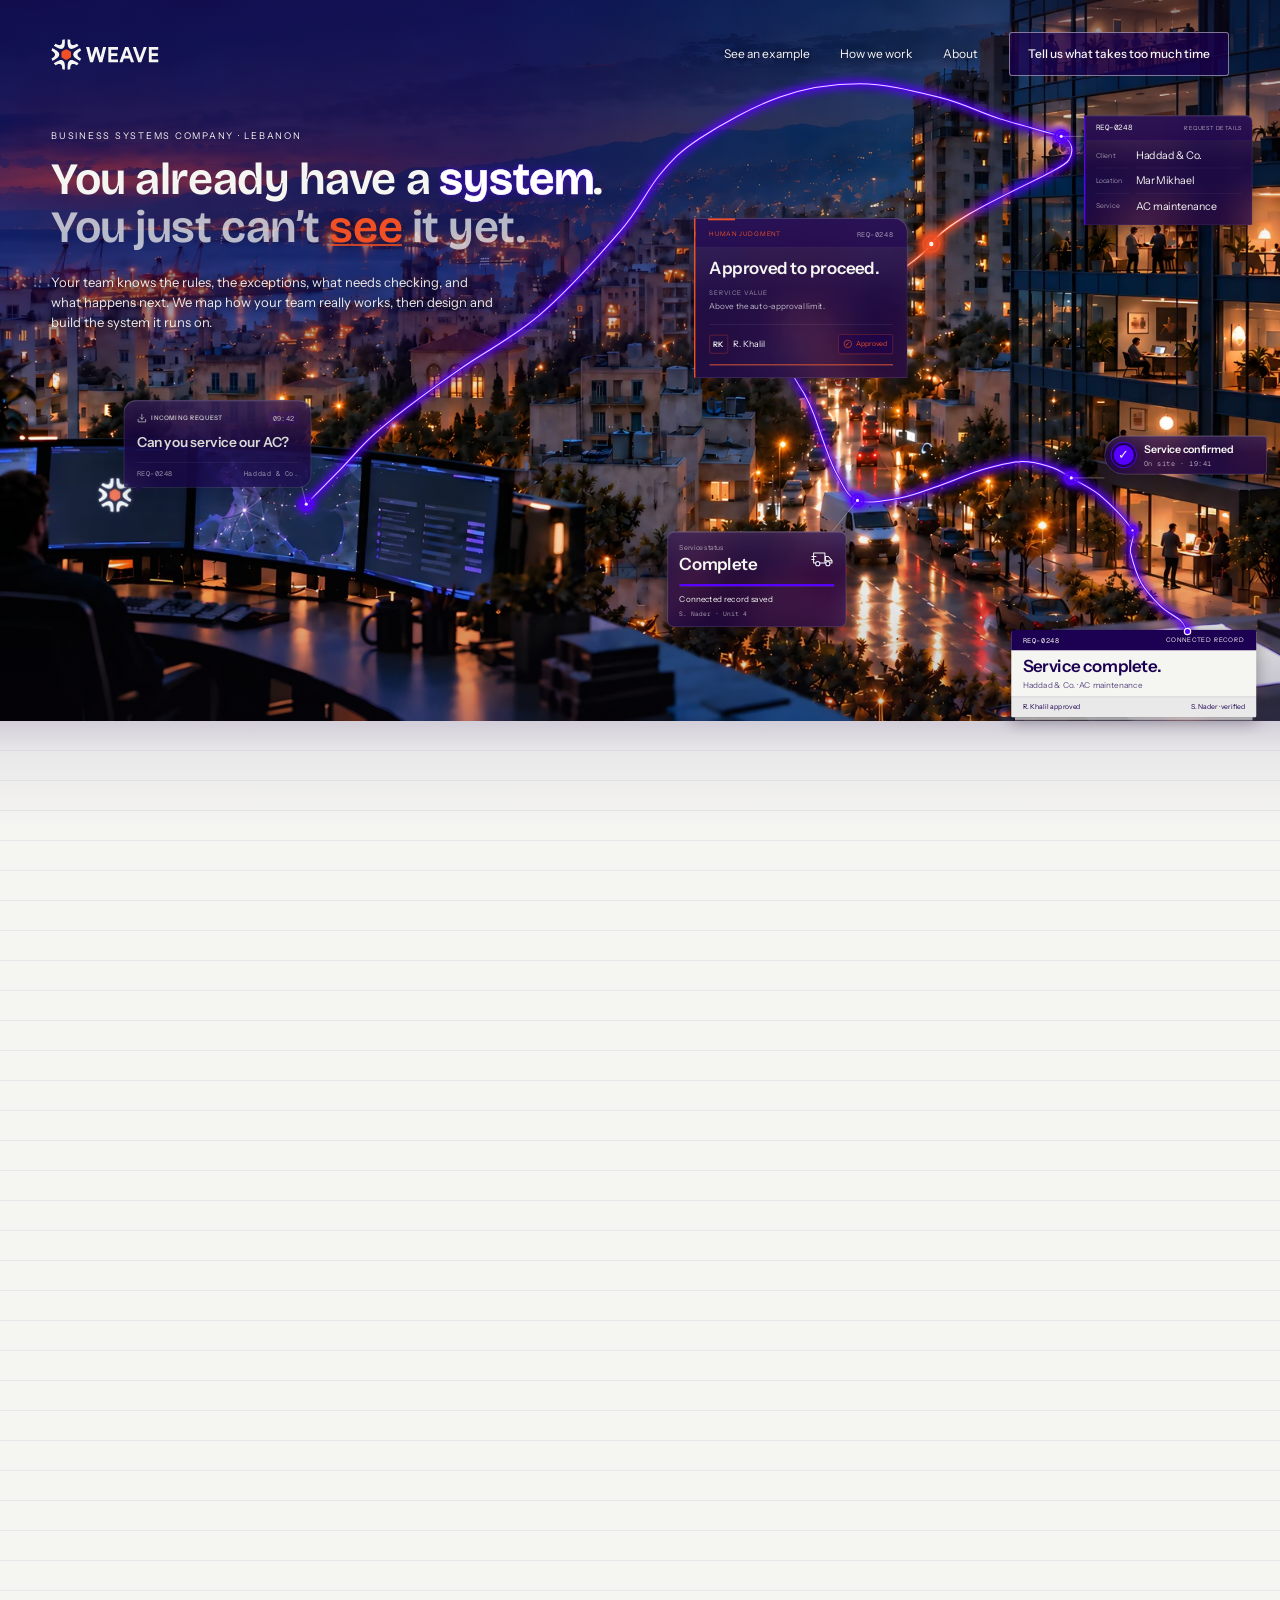
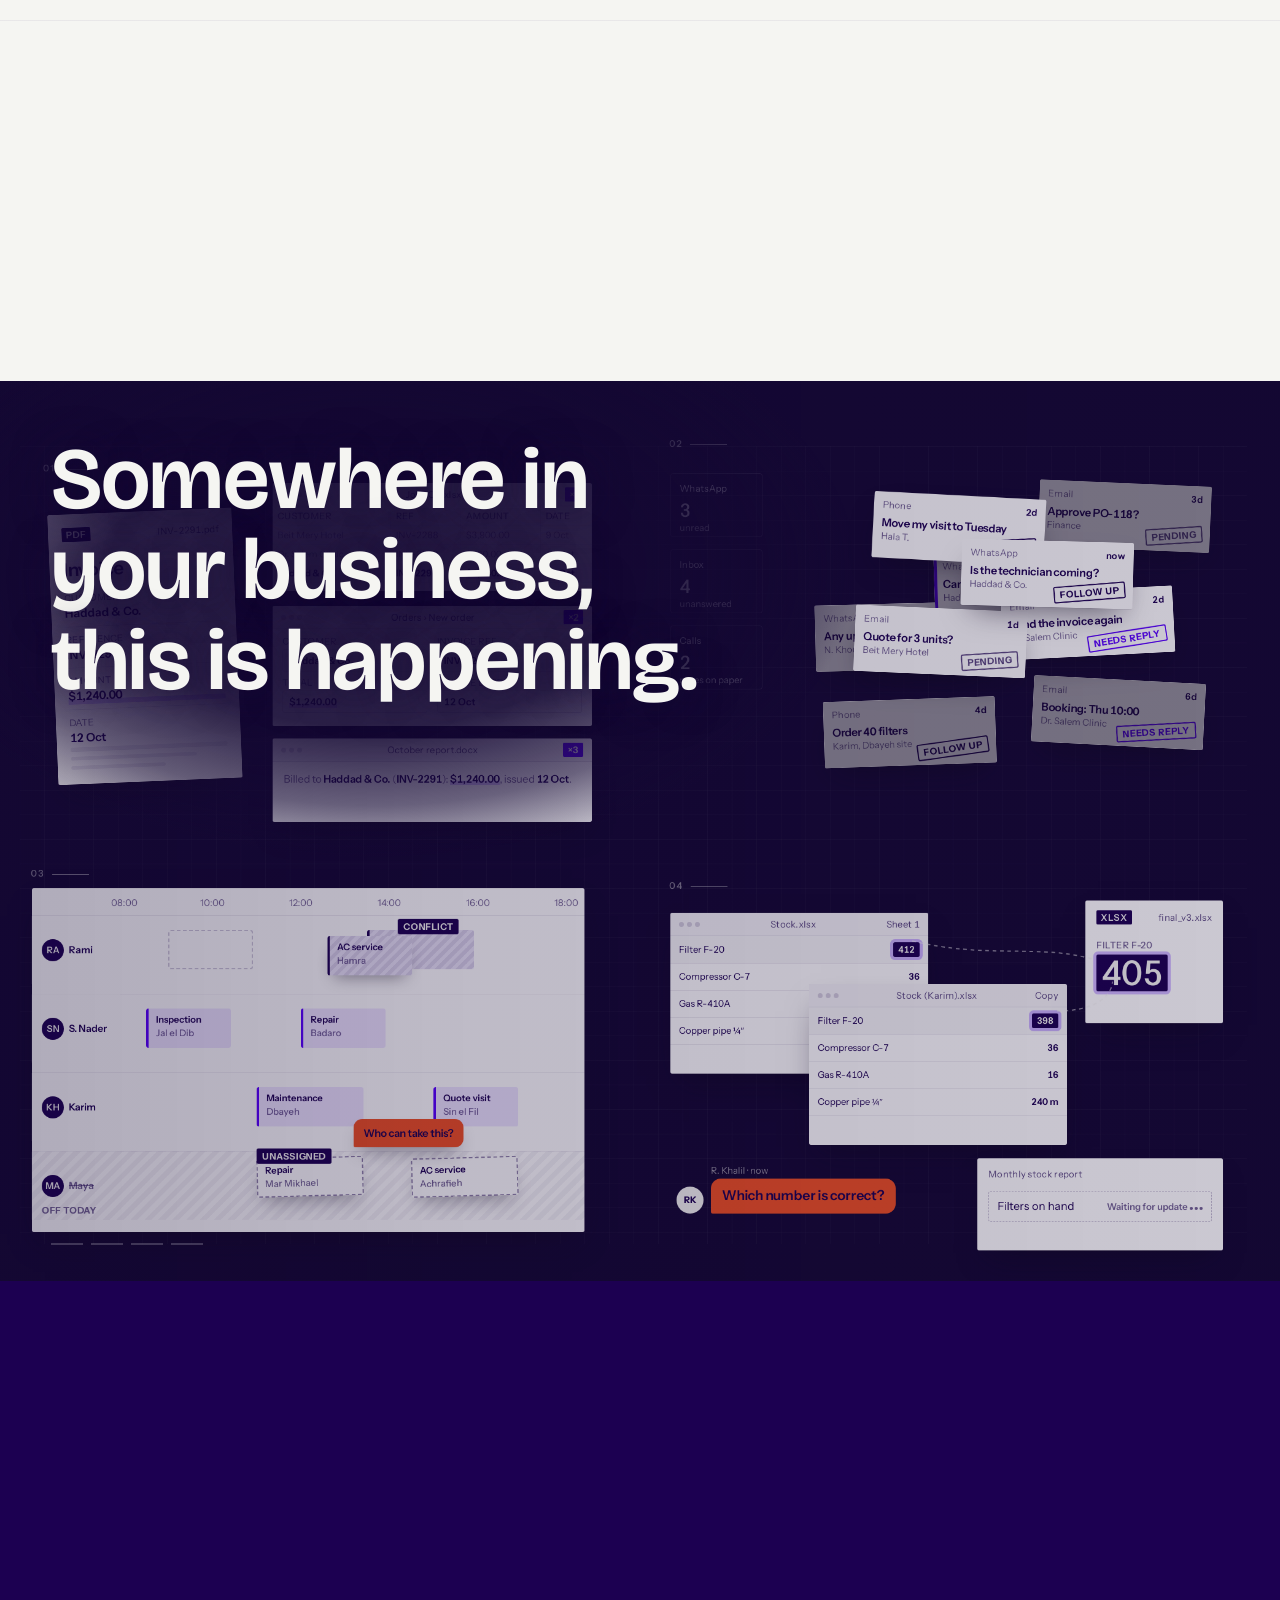
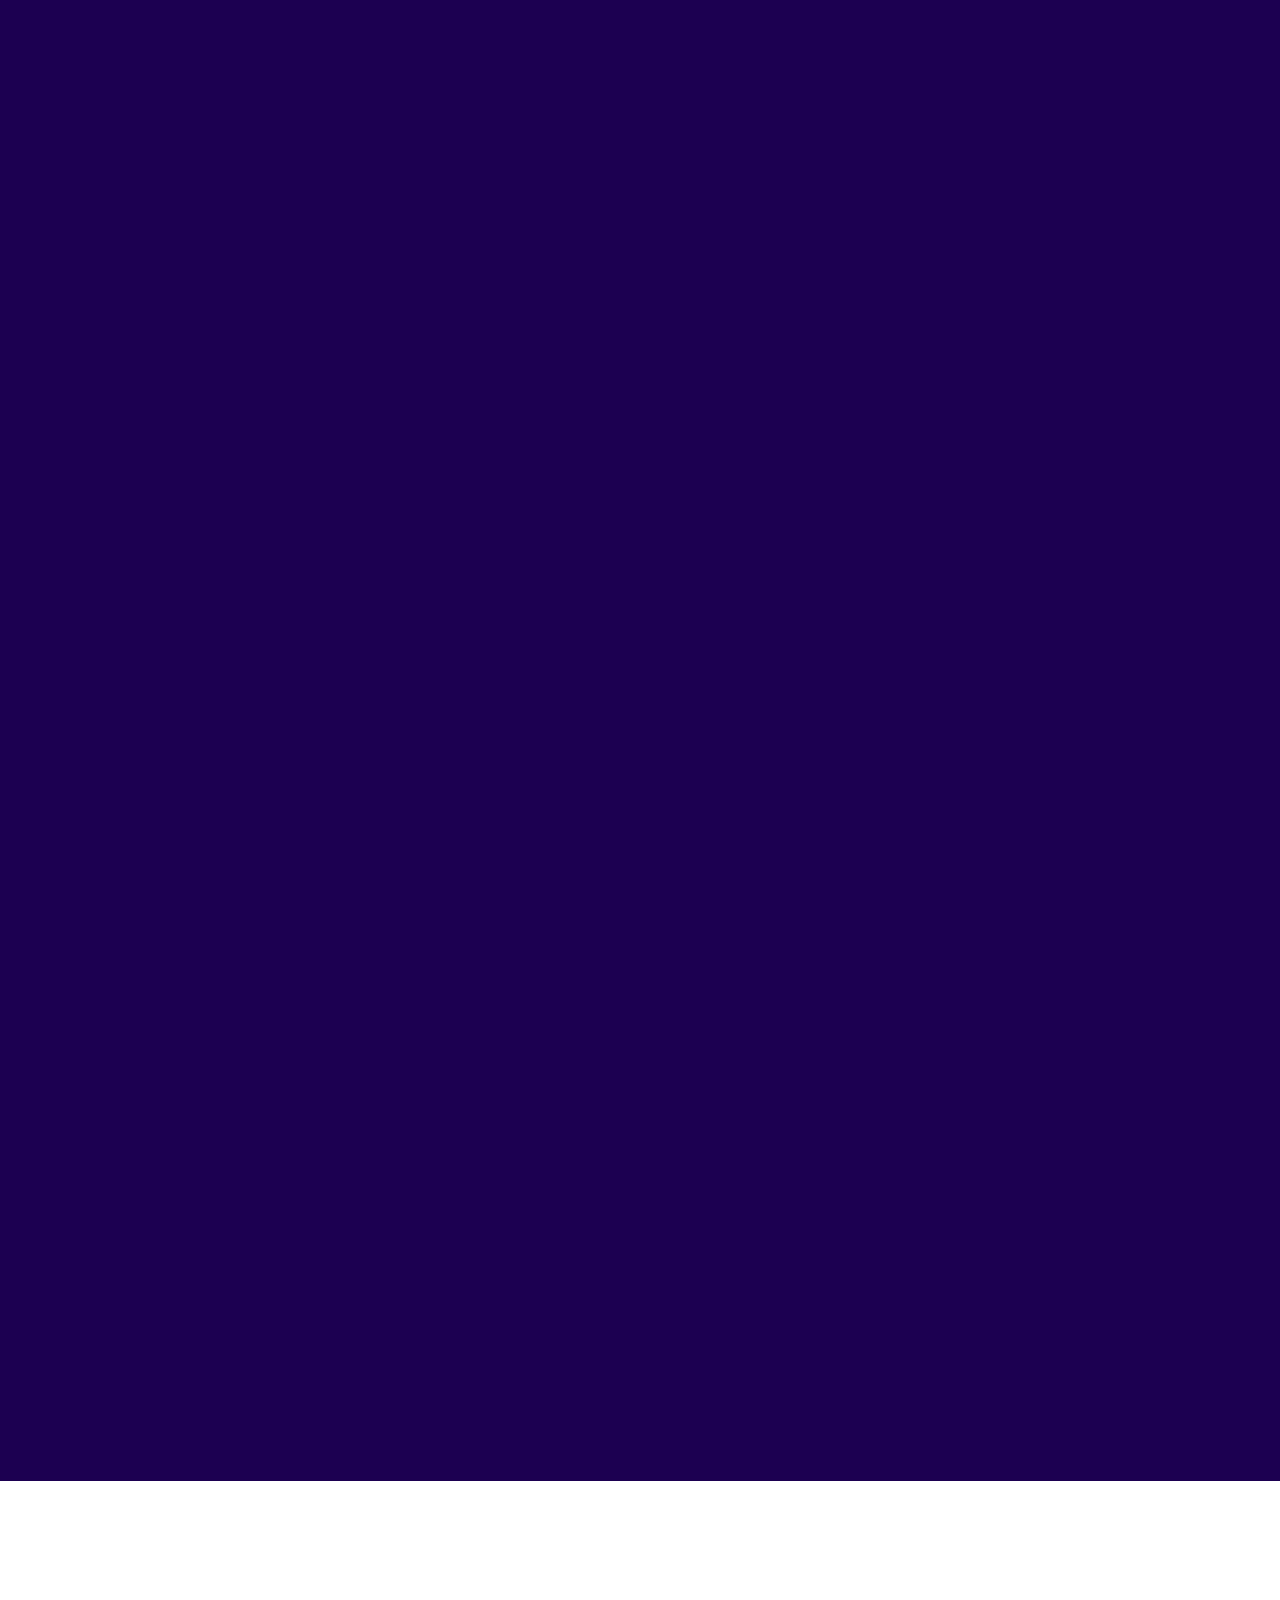
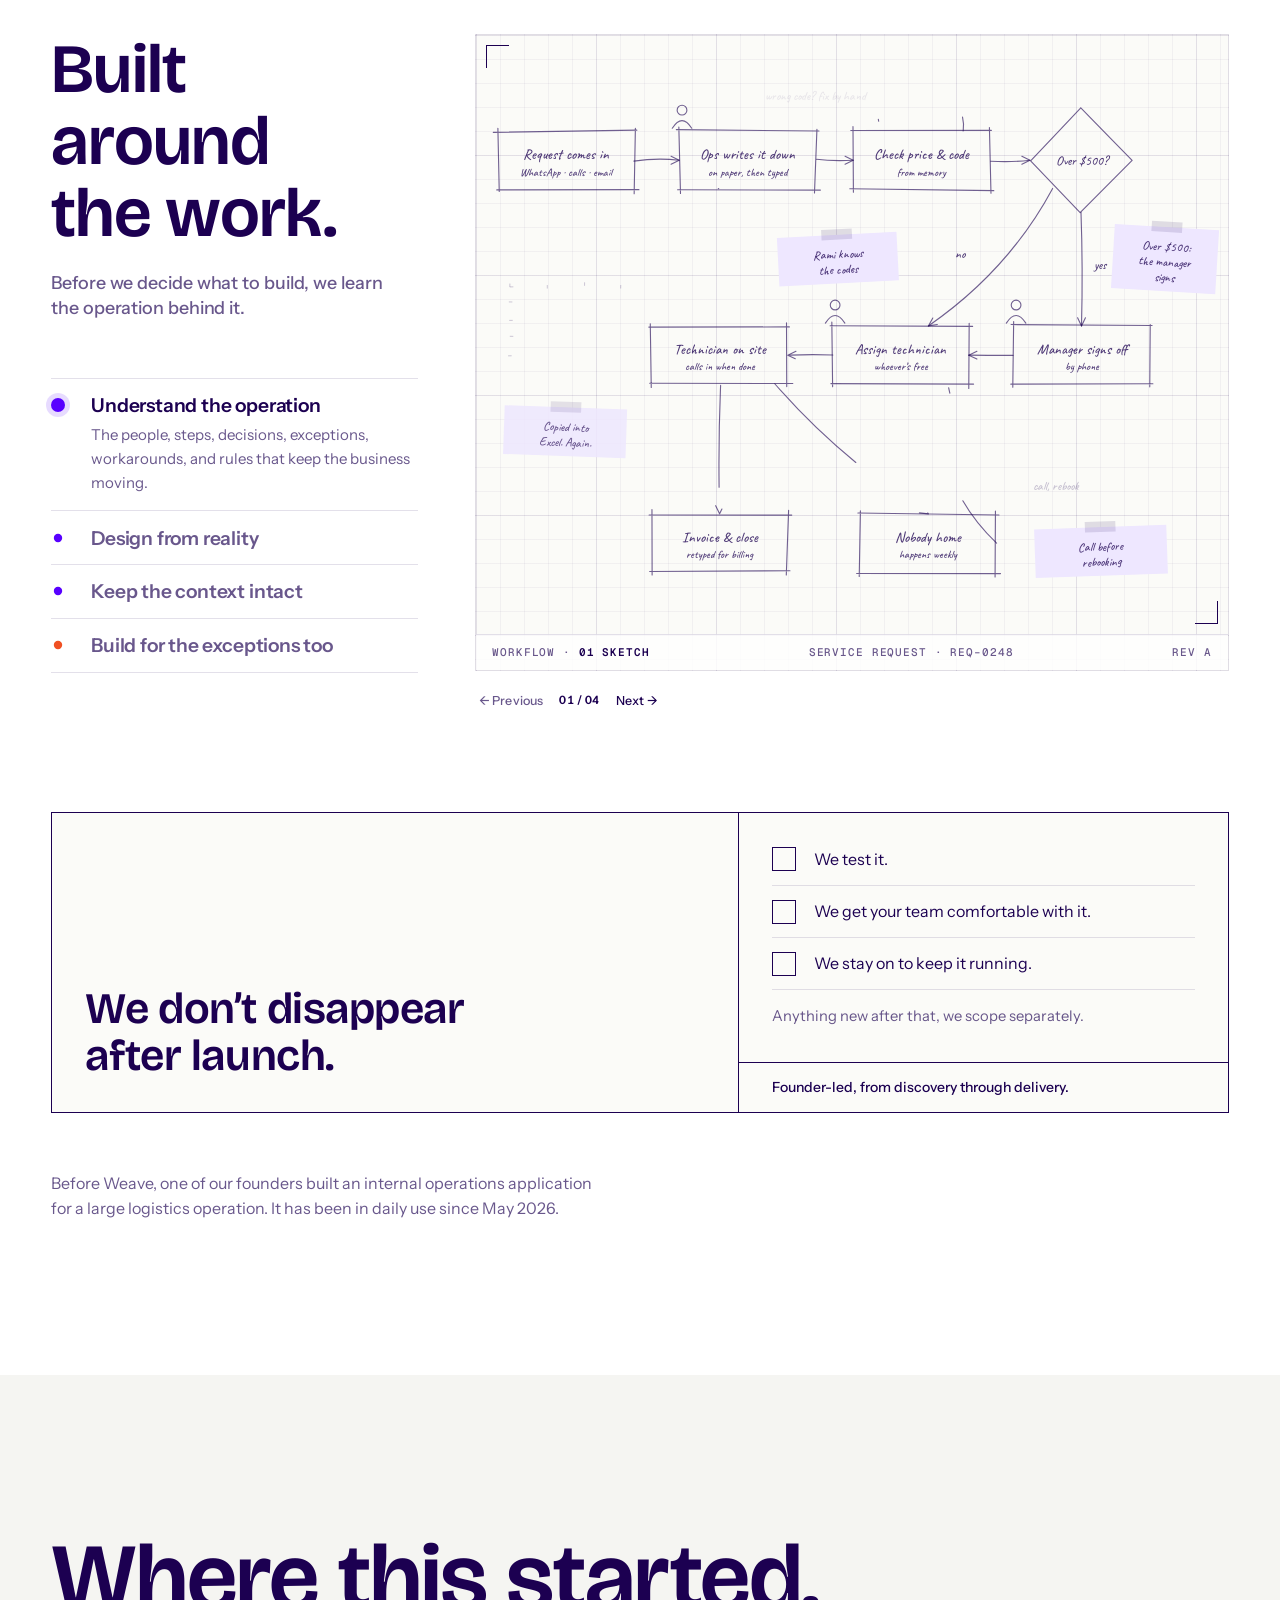
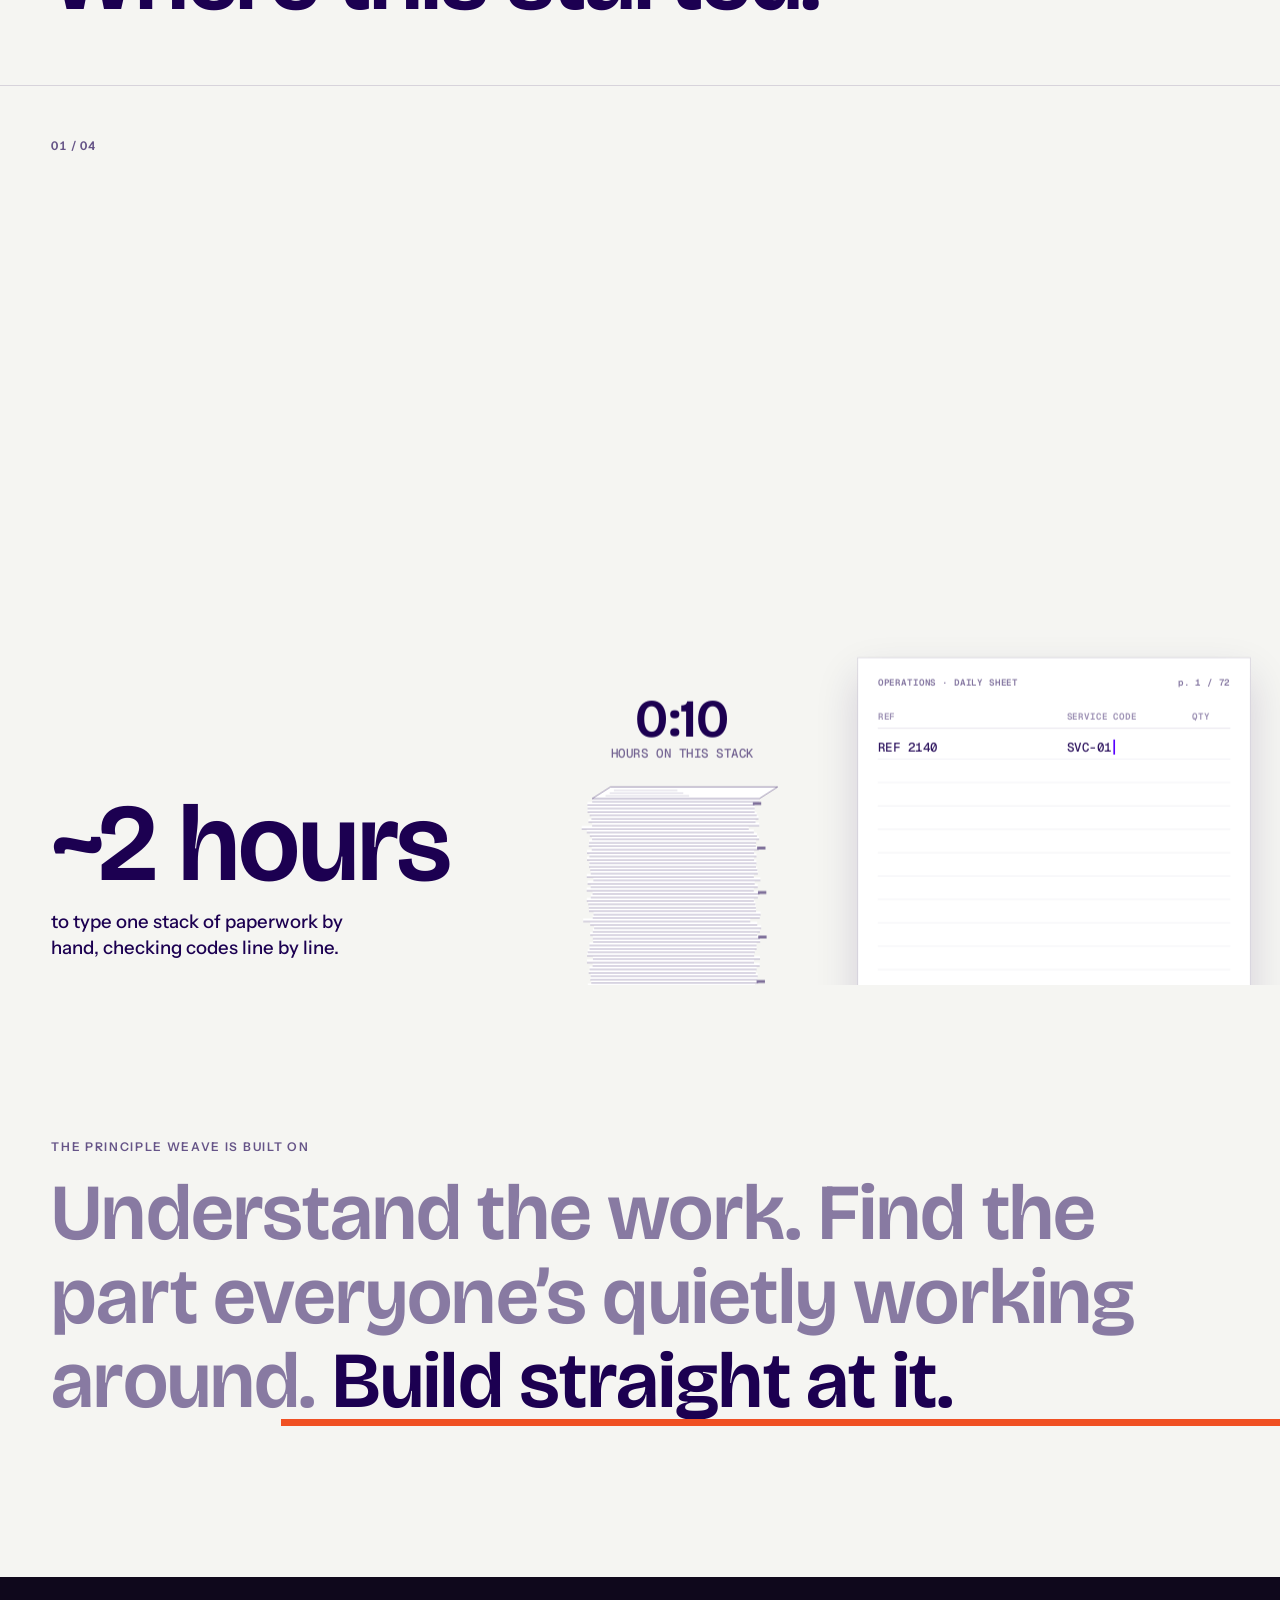
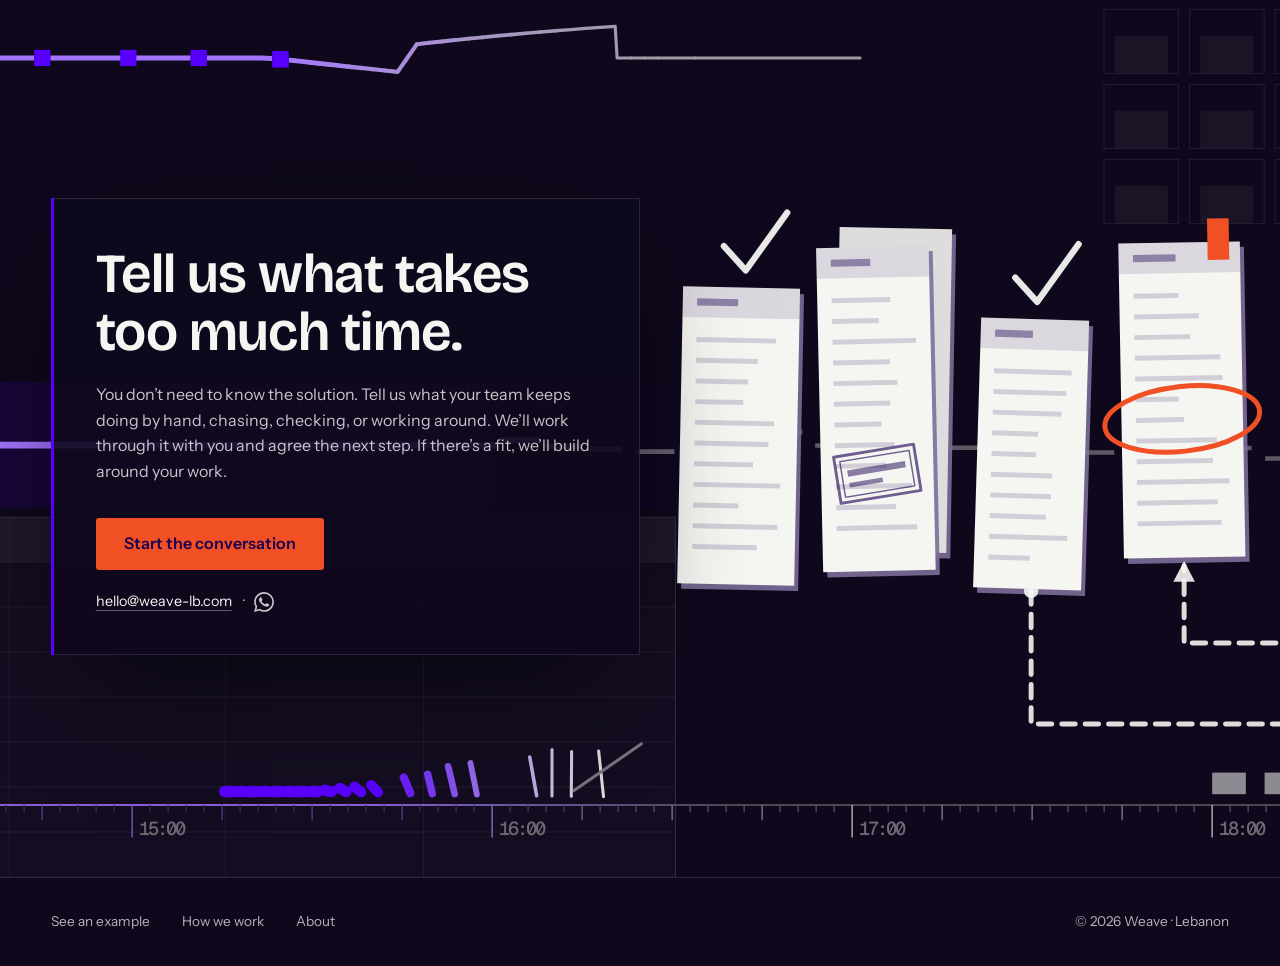
==== commit 6d591d97: "adjusted mobile site for better viewing" ====
--- a/index.html
+++ b/index.html
@@ -89,6 +89,10 @@
    at every section edge is a third of an SE's screen; 72 still reads as a new section
    (the design system's mobile section padding is 64). */
 @media(max-width:767px){:root{--space-5:52px;--space-6:72px}}
+/* Phones in dark mode (Nov 2026): Chrome/Edge/Opera on Android "darken" light pages on their own,
+   which turned S2/S4/S5's paper into grey-on-grey (the cards and the S4 drawing all but vanished).
+   The page already carries its own dark sections; it opts out so it renders as designed. */
+@media(max-width:767px){:root{color-scheme:only light}}
 /* The site's four faces, all variable woff2 subset to Latin + punctuation + arrows, beside the page
    like fable/ (OFL licences in fonts/). Bricolage keeps its optical-size axis so headlines get the
    display cut automatically (font-optical-sizing:auto); its width axis is fixed at 100. */
@@ -690,9 +694,9 @@
 }
 @media(max-width:767px) and (prefers-reduced-motion:no-preference){
 
-body:not(.no-js) :where(.hero) .fragment:not(.is-current.is-lit){opacity:0;visibility:hidden;transition:opacity .2s ease,visibility 0s linear .2s}
-
-body:not(.no-js) :where(.hero) .fragment.is-current.is-lit{opacity:calc(var(--reveal,1) * var(--loop-fade,1));visibility:visible;transform:translateY(calc((1 - var(--reveal,1)) * 14px))}
+body:not(.no-js) :where(.hero) .fragment:not(.is-current.is-lit){opacity:0;visibility:hidden;transform:translateY(-8px);transition:opacity .4s var(--ease-out),transform .4s var(--ease-out),visibility 0s linear .4s}
+
+body:not(.no-js) :where(.hero) .fragment.is-current.is-lit{opacity:calc(var(--reveal,1) * var(--loop-fade,1));visibility:visible;transform:translateY(calc((1 - var(--reveal,1)) * 16px)) scale(calc(.985 + .015 * var(--reveal,1)))}
 }
 @media(max-width:767px) and (prefers-reduced-motion:reduce){
 
@@ -704,12 +708,12 @@
 
 
 </style>
-<link rel="stylesheet" href="css/s2.css?v=2026-11-10-1">
-<link rel="stylesheet" href="s1-s2-transition.css?v=2026-11-10-1">
-<link rel="stylesheet" href="css/s3.css?v=2026-11-10-1">
-<link rel="stylesheet" href="css/s4.css?v=2026-11-10-1">
-<link rel="stylesheet" href="css/s5.css?v=2026-11-10-1">
-<link rel="stylesheet" href="css/s6.css?v=2026-11-10-1">
+<link rel="stylesheet" href="css/s2.css?v=2026-11-11-1">
+<link rel="stylesheet" href="s1-s2-transition.css?v=2026-11-11-1">
+<link rel="stylesheet" href="css/s3.css?v=2026-11-11-1">
+<link rel="stylesheet" href="css/s4.css?v=2026-11-11-1">
+<link rel="stylesheet" href="css/s5.css?v=2026-11-11-1">
+<link rel="stylesheet" href="css/s6.css?v=2026-11-11-1">
 <style>
 /* ═══ Phones (v2): S2 and S4 as decks to swipe ═══════════════════════════════════
    Everything here is inside @media (max-width:767px); from 768px the page is exactly as before.
@@ -796,53 +800,119 @@
   .s2 .s2-card--human.is-current .stamp{animation:s2-stamp .22s cubic-bezier(.3,1.45,.5,1) both}
 }
 
-/* ── S4 · Built around the work: the drawing first, then the principles to swipe ──────────
-   The heading and its line, the drawing sheet at full width (its phone crops frame whole boxes),
-   then the four principles as cards right under it, the next one peeking. A card that settles
-   selects its pass through S4's own tab, so the drawing changes exactly as a click on it would.
-   Previous / Next and the open list are the desktop's. The strip names the pass only. In the
-   title block the scope note steps out, and "Founder-led" signs off in the page's own type. */
+/* The drawing's own paper (phones only, see "S4" in the phones script). */
+.s4 .s4-paper{display:none}
+/* ── S4 · Built around the work: the sheet stays, the principles pass under it (Nov 2026) ──
+   Was: the drawing, then the principles as a swipe deck under it; a settled swipe panned the
+   drawing's camera across the sheet and scrolled the page back up to the drawing. Now, with JS,
+   the sheet pins under the bar (.is-sticky, from the phones script) and the four principles
+   are a plain column that scrolls beneath it: the one crossing the line under the sheet selects
+   its pass through S4's own tab, and the drawing dips and redraws that pass in place (s4.js,
+   "dissolve"). No sideways swipe, no camera travel, no page jumps. A violet thread runs down the
+   principles' nodes and fills as the passes are reached. The sheet is sized by the screen's
+   height as well as its width, so a principle always has room under it.
+   Without JS: heading, lead and the principles as a list (no drawing), as before. In the title
+   block the scope note steps out, and "Founder-led" signs off in the page's own type. */
 @media(max-width:767px){
+  .s4{--s4-w:min(calc(100vw - 2 * var(--page-gutter)),max(290px,calc(100svh - var(--bar,56px) - 270px)));
+    --s4-zone:max(200px,calc(100svh - var(--bar,56px) - var(--s4-w) - 48px))}
   .s4 .s4-stage{display:flex;flex-direction:column}
   .s4 .s4-col{display:contents}
   .s4 .s4-head{order:1}
   .s4 .s4-view{order:2}
-  .s4 .s4-meter{order:3}
-  .s4 .s4-steps{order:4}
-  .s4.is-tabs .s4-view{margin-top:var(--space-3)}
-  .s4 .s4-sheet{scroll-margin:calc(var(--bar,0px) + 12px) 0 180px}
+  .s4 .s4-steps{order:3}
+  .s4.is-tabs .s4-view{position:sticky;top:var(--bar,0px);z-index:2;margin:var(--space-3) calc(-1 * var(--page-inset)) 0;padding:12px var(--page-inset) 0;background:var(--sheet)}
+  /* The principles slide under paper, not under a hard edge. */
+  .s4.is-tabs .s4-view::after{content:'';position:absolute;left:0;right:0;top:100%;height:36px;pointer-events:none;
+    background:linear-gradient(rgb(var(--sheet-rgb) / 1),rgb(var(--sheet-rgb) / .85) 35%,rgb(var(--sheet-rgb) / 0))}
+  .s4 .s4-sheet{width:var(--s4-w);margin-inline:auto;border-color:rgb(var(--ink-rgb) / .2);background:var(--tint-page)}
   .s4 .s4-nav{display:none!important}
-  .s4 .s4-strip{justify-content:flex-start}
+  .s4 .s4-strip{justify-content:flex-start;background:var(--sheet)}
   .s4 .s4-strip>span:first-child{font-size:0;letter-spacing:0}
   .s4 .s4-strip>span:first-child b{font-size:12px;letter-spacing:.08em}
   .s4 .s4-strip-req,.s4 .s4-rev{display:none}
-
-  .s4 .s4-meter{display:flex;align-items:center;gap:12px;margin:18px 0 0}
-  .s4 .s4-meter-line{position:relative;flex:1;height:2px;overflow:hidden;border-radius:2px;background:var(--line)}
-  .s4 .s4-meter-line i{position:absolute;inset:0;background:var(--thread);transform-origin:0 50%;transform:scaleX(var(--fill,.25));transition:transform var(--dur) var(--ease-out)}
-  .s4 .s4-meter-count{font:600 12px/1 var(--sans);letter-spacing:.04em;font-variant-numeric:tabular-nums;color:var(--ink)}
-
-  .s4 .s4-steps,.s4.is-tabs .s4-steps{display:flex;align-items:stretch;gap:12px;max-width:none;margin:var(--space-3) calc(-1 * var(--page-inset)) 0;padding:6px var(--page-inset) 10px;
-    overflow-x:auto;overscroll-behavior-x:contain;scroll-snap-type:x mandatory;scroll-padding-inline:var(--page-inset);scrollbar-width:none;font-size:16px}
-  .s4.is-tabs .s4-steps{margin-top:8px}
-  .s4 .s4-steps::-webkit-scrollbar{display:none}
-  .s4 .s4-step,.s4.is-tabs .s4-step,.s4.is-tabs .s4-step:last-child{flex:0 0 86%;scroll-snap-align:start;scroll-snap-stop:always;border:1px solid var(--line);border-radius:6px;background:var(--sheet);
-    box-shadow:0 1px 2px rgb(var(--ink-rgb) / .04),0 10px 22px -16px rgb(var(--ink-rgb) / .25)}
-  .s4 .s4-say,.s4.is-tabs .s4-say{--h3:21px;--py:18px;height:100%;padding:var(--py) 18px 20px 48px}
-  .s4 .s4-node{left:18px}
-  .s4.is-tabs .s4-say:focus-visible{outline-offset:-3px;border-radius:6px}
-  .s4 .s4-step p{max-width:none;margin-top:.4em;font-size:15.5px;line-height:1.45}
-  .s4.is-tabs .s4-step p{margin-top:.4em}
+  /* Four ticks in the strip: the passes drawn so far (the last, the exceptions, in orange). */
+  .s4 .s4-ticks{display:flex;gap:5px;margin-left:auto}
+  .s4 .s4-ticks i{width:16px;height:3px;border-radius:2px;background:rgb(var(--ink-rgb) / .14);transition:background-color var(--dur) ease}
+  .s4 .s4-ticks i.is-on{background:var(--thread)}
+  .s4 .s4-ticks i:last-child.is-on{background:var(--orange)}
+  .s4 .s4-paper{display:inline}
+  .s4 .s4-paper-fill{fill:var(--tint-page)}
+  .s4 .s4-grid-minor{fill:none;stroke:rgb(var(--ink-rgb) / .05);stroke-width:1.2}
+  .s4 .s4-grid-major{fill:none;stroke:rgb(var(--ink-rgb) / .08);stroke-width:1.2}
+  /* The dip: the drawing goes while its window moves to the next pass, then returns to draw it. */
+  .s4 .s4-svg{transition:opacity 220ms var(--ease-out)}
+  .s4 .s4-sheet.is-cut .s4-svg{opacity:0;transition-duration:160ms}
+
+  /* The principles: one column, every description open; the selected one is lit, the others wait. */
+  .s4 .s4-steps,.s4.is-tabs .s4-steps{position:relative;display:block;max-width:none;margin:var(--space-4) 0 0;padding:0;font-size:17px}
+  .s4.is-tabs .s4-steps{margin-top:28px;min-height:0!important}
+  .s4 .s4-step,.s4.is-tabs .s4-step,.s4.is-tabs .s4-step:last-child{--h3:23px;position:relative;border:0;transform:none!important}
+  .s4 .s4-step+.s4-step{margin-top:var(--space-3)}
+  .s4 .s4-say,.s4.is-tabs .s4-say{--py:0px;padding:0 0 0 38px}
+  .s4 .s4-step h3{font-size:var(--h3)}
+  .s4 .s4-step p,.s4.is-tabs .s4-step p{display:block;max-width:22em;margin-top:.45em;font-size:17px;line-height:1.5}
+  .s4.is-tabs .s4-step p>span{opacity:1}
+  .s4.is-tabs .s4-say:focus-visible{outline-offset:6px;border-radius:2px}
+  .s4.is-sticky .s4-steps{padding-bottom:32px}
+  .s4.is-sticky .s4-step,.s4.is-sticky .s4-step:last-child{min-height:calc(var(--s4-zone) * .78);margin:0;opacity:.32;transition:opacity 350ms ease}
+  .s4.is-sticky .s4-step:last-child{min-height:0}
+  .s4.is-sticky .s4-step.is-on{opacity:1}
+  .s4.is-sticky .s4-step:not(.is-on) .s4-node{transform:scale(.6);box-shadow:none}
+  /* The thread down the nodes: one segment from each node to the next, violet once passed. */
+  .s4.is-sticky .s4-step:not(:last-child)::after{content:'';position:absolute;left:6px;width:2px;top:calc(var(--h3) * .575 + 12px);bottom:calc(12px - var(--h3) * .575);
+    background:linear-gradient(var(--thread),var(--thread)) 0 0 / 100% var(--fill,0%) no-repeat,rgb(var(--ink-rgb) / .12);transition:background-size 500ms var(--ease-out)}
+  .s4.is-sticky .s4-step.is-past::after{--fill:100%}
+  .s4.is-sticky .s4-step.is-past{opacity:.32}
   .s4 .s4-block{margin-top:var(--space-4)}
   .s4 .s4-commit-note{display:none}
   .s4 .s4-commit-by{border-top:0;padding-top:0;font:500 15px/1.45 var(--sans);letter-spacing:0;text-transform:none;color:var(--soft)}
   .s4 .s4-commit-by:before{content:'';display:block;width:28px;height:2px;margin-bottom:12px;background:var(--thread)}
 }
+@media(max-width:767px) and (prefers-reduced-motion:reduce){
+  .s4.is-sticky .s4-step,.s4.is-sticky .s4-step::after,.s4 .s4-svg{transition:none!important}
+}
+
+/* ── Phones: the menu as a sheet (Nov 2026) ─────────────────────────────────────
+   Was a small box under the bar with the hero's copy showing around it. Now, with JS, the open
+   menu is an ink sheet from the bar to the foot of the screen: the three sections in the display
+   face, ruled like the page's lists, and the CTA as the page's one orange button at the foot.
+   The page behind doesn't scroll while it's open, and the Menu icon's two lines cross.
+   Without JS the links stay open in the masthead, as before. */
+@media(max-width:767px){
+  html:has(.hero .nav-links.is-open){overflow:hidden}
+  body:not(.no-js) :where(.hero) .nav-links{display:flex;flex-direction:column;align-items:stretch;gap:0;position:fixed;top:var(--bar);left:0;right:0;bottom:0;margin:0;
+    padding:20px var(--page-inset) max(28px,env(safe-area-inset-bottom));background:var(--ink);border:0;border-radius:0;box-shadow:none;overflow-y:auto;overscroll-behavior:contain;
+    opacity:0;visibility:hidden;transition:opacity 260ms var(--ease-out),visibility 0s linear 260ms}
+  body:not(.no-js) :where(.hero) .nav-links.is-open{opacity:1;visibility:visible;transition:opacity 260ms var(--ease-out),visibility 0s}
+  body:not(.no-js) :where(.hero) .nav-links>a:not(.nav-cta){min-height:72px;padding:0;border-bottom:1px solid rgb(var(--paper-rgb) / .12);
+    font:var(--display-wght) 34px/1.1 var(--display);letter-spacing:var(--display-track);text-shadow:none;
+    opacity:0;transform:translateY(12px);transition:opacity 300ms var(--ease-out),transform 420ms var(--ease-out)}
+  body:not(.no-js) :where(.hero) .nav-links>a:not(.nav-cta):hover{text-decoration:none}
+  body:not(.no-js) :where(.hero) .nav-links>a:not(.nav-cta):active{color:rgb(var(--paper-rgb) / .7)}
+  body:not(.no-js) :where(.hero) .nav-links>.nav-cta{justify-content:center;min-height:56px;margin-top:auto;padding:16px;border:0;border-radius:3px;background:var(--orange);color:var(--ink);
+    font:600 16px/1.25 var(--sans);text-align:center;opacity:0;transform:translateY(12px);transition:opacity 300ms var(--ease-out),transform 420ms var(--ease-out)}
+  body:not(.no-js) :where(.hero) .nav-links.is-open>a{opacity:1;transform:none}
+  body:not(.no-js) :where(.hero) .nav-links.is-open>a:nth-child(2){transition-delay:40ms}
+  body:not(.no-js) :where(.hero) .nav-links.is-open>a:nth-child(3){transition-delay:80ms}
+  body:not(.no-js) :where(.hero) .nav-links.is-open>a:nth-child(4){transition-delay:120ms}
+  /* Open, the icon's two lines cross (the button keeps its name; aria-expanded says the rest). */
+  body:not(.no-js) :where(.hero) .menu-icon{position:relative;border:0}
+  body:not(.no-js) :where(.hero) .menu-icon::before,body:not(.no-js) :where(.hero) .menu-icon::after{content:'';position:absolute;left:0;right:0;height:1.5px;background:currentColor;transition:transform 300ms var(--ease-out),top 300ms var(--ease-out)}
+  body:not(.no-js) :where(.hero) .menu-icon::before{top:0}
+  body:not(.no-js) :where(.hero) .menu-icon::after{top:calc(100% - 1.5px)}
+  body:not(.no-js) :where(.hero) .menu-toggle[aria-expanded="true"] .menu-icon{height:11px}
+  body:not(.no-js) :where(.hero) .menu-toggle[aria-expanded="true"] .menu-icon::before{top:calc(50% - .75px);transform:rotate(45deg)}
+  body:not(.no-js) :where(.hero) .menu-toggle[aria-expanded="true"] .menu-icon::after{top:calc(50% - .75px);transform:rotate(-45deg)}
+}
+@media(max-width:767px) and (prefers-reduced-motion:reduce){
+  body:not(.no-js) :where(.hero) .nav-links,body:not(.no-js) :where(.hero) .nav-links>a,body:not(.no-js) :where(.hero) .menu-icon::before,body:not(.no-js) :where(.hero) .menu-icon::after{transition:none!important}
+}
 </style>
 </head>
 <body class="no-js">
 <script>document.body.classList.remove('no-js');</script>
-<script src="js/smooth.js?v=2026-10-06-2"></script>
+<script src="js/smooth.js?v=2026-11-11-1"></script>
 <!-- The Weave logo, defined once: the nav uses it. The hexagon carries its own orange. -->
 <svg class="wv-sprite" width="0" height="0" style="position:absolute;overflow:hidden" aria-hidden="true" focusable="false"><defs><clipPath id="wv-mark-clip"><circle cx="200" cy="203.7" r="200"/></clipPath></defs><symbol id="wv-logo" viewBox="0 0 1410.83 407.41"><g clip-path="url(#wv-mark-clip)"><path d="M263,178.86v49.69a20,20,0,0,1-10,17.32l-43,24.85a20,20,0,0,1-20,0l-43-24.85a20,20,0,0,1-10-17.32V178.86a20,20,0,0,1,10-17.32l43-24.85a20,20,0,0,1,20,0l43,24.85A20,20,0,0,1,263,178.86Z" class="wordmark-hex" style="fill:var(--orange)"/><path d="M347.44,203.7c0,8.66,2,17.09,12.73,27.9C374.89,246.39,400,257.18,400,257.18L386.14,288.7s-38.79-16.54-70.56-42.53c-17.8-14.57-24.11-29-24.11-42.47s6.31-27.89,24.11-42.46c31.77-26,70.56-42.54,70.56-42.54L400,150.23S374.89,161,360.17,175.8C349.42,186.62,347.44,195.05,347.44,203.7Z"/><path d="M273.72,76c7.5,4.33,15.79,6.83,30.53,2.92,20.16-5.35,42.06-21.7,42.06-21.7L366.68,85S333,110.32,294.57,124.84c-21.52,8.13-37.19,6.38-48.84-.35s-21-19.41-24.71-42.12C214.39,41.87,219.46,0,219.46,0l34.23,3.76S250.47,30.9,255.92,51C259.91,65.76,266.22,71.69,273.72,76Z"/><path d="M126.28,76c7.5-4.33,13.81-10.26,17.8-25,5.45-20.14,2.23-47.28,2.23-47.28L180.54,0s5.07,41.87-1.56,82.37c-3.71,22.71-13.07,35.4-24.71,42.12s-27.32,8.48-48.84.35C67,110.32,33.32,85,33.32,85L53.69,57.24s21.9,16.35,42.06,21.7C110.49,82.85,118.78,80.35,126.28,76Z"/><path d="M52.56,203.7c0-8.65-2-17.08-12.73-27.9C25.11,161,0,150.23,0,150.23L13.86,118.7s38.79,16.55,70.56,42.54c17.8,14.57,24.11,29,24.11,42.46s-6.31,27.9-24.11,42.47c-31.77,26-70.56,42.53-70.56,42.53L0,257.18s25.11-10.79,39.83-25.58C50.58,220.79,52.56,212.36,52.56,203.7Z"/><path d="M126.28,331.39c-7.5-4.33-15.79-6.83-30.53-2.92-20.16,5.35-42.06,21.7-42.06,21.7L33.32,322.41S67,297.08,105.43,282.57c21.52-8.13,37.19-6.38,48.84.35s21,19.41,24.71,42.11c6.63,40.51,1.56,82.38,1.56,82.38l-34.23-3.76s3.22-27.14-2.23-47.28C140.09,341.65,133.78,335.72,126.28,331.39Z"/><path d="M273.72,331.39c-7.5,4.33-13.81,10.26-17.8,25-5.45,20.14-2.23,47.28-2.23,47.28l-34.23,3.76S214.39,365.54,221,325c3.71-22.7,13.07-35.39,24.71-42.11s27.32-8.48,48.84-.35c38.39,14.51,72.11,39.84,72.11,39.84l-20.37,27.76s-21.9-16.35-42.06-21.7C289.51,324.56,281.22,327.06,273.72,331.39Z"/></g><path d="M513.08,303.7,460,103.7h41.9L529.28,216l3.35,20.94h2.23L539.33,216l35.2-112.3h37.15L646,216l4.46,20.39h2.24L656.09,216l27.1-112.3h41.9l-51.68,200h-40.5L598.83,183l-4.47-21.51h-2.23L587.66,183,551.9,303.7Z"/><polygon points="878.99 139.46 878.99 103.7 752.18 103.7 752.18 303.7 878.99 303.7 878.99 267.95 789.88 267.95 789.88 221.58 870.05 221.58 870.05 185.83 789.88 185.83 789.88 139.46 878.99 139.46"/><path d="M1090.72,303.7l-75.14-200h-43.3l-74.85,200h41.62l16.79-47.76h76.47l16.8,47.76Zm-98.88-82.4H968L985.7,171,993,147h2.23l7.26,24,17.68,50.28Z"/><path d="M1144.62,303.7,1074,103.7h40.78l41.34,120.68,7.26,25.41h2.24l7.82-25.41,43-120.68h40.78l-72.91,200Z"/><polygon points="1410.83 139.46 1410.83 103.7 1284.01 103.7 1284.01 303.7 1410.83 303.7 1410.83 267.95 1321.72 267.95 1321.72 221.58 1401.89 221.58 1401.89 185.83 1321.72 185.83 1321.72 139.46 1410.83 139.46"/></symbol><symbol id="wa-glyph" viewBox="0 0 24 24"><path d="M17.472 14.382c-.297-.149-1.758-.867-2.03-.967-.273-.099-.471-.148-.67.15-.197.297-.767.966-.94 1.164-.173.199-.347.223-.644.075-.297-.15-1.255-.463-2.39-1.475-.883-.788-1.48-1.761-1.653-2.059-.173-.297-.018-.458.13-.606.134-.133.298-.347.446-.52.149-.174.198-.298.298-.497.099-.198.05-.371-.025-.52-.075-.149-.669-1.612-.916-2.207-.242-.579-.487-.5-.669-.51-.173-.008-.371-.01-.57-.01-.198 0-.52.074-.792.372-.272.297-1.04 1.016-1.04 2.479 0 1.462 1.065 2.875 1.213 3.074.149.198 2.096 3.2 5.077 4.487.709.306 1.262.489 1.694.625.712.227 1.36.195 1.871.118.571-.085 1.758-.719 2.006-1.413.248-.694.248-1.289.173-1.413-.074-.124-.272-.198-.57-.347m-5.421 7.403h-.004a9.87 9.87 0 0 1-5.031-1.378l-.361-.214-3.741.982.998-3.648-.235-.374a9.86 9.86 0 0 1-1.51-5.26c.001-5.45 4.436-9.884 9.888-9.884 2.64 0 5.122 1.03 6.988 2.898a9.825 9.825 0 0 1 2.893 6.994c-.003 5.45-4.437 9.884-9.885 9.884m8.413-18.297A11.815 11.815 0 0 0 12.05 0C5.495 0 .16 5.335.157 11.892c0 2.096.547 4.142 1.588 5.945L.057 24l6.305-1.654a11.882 11.882 0 0 0 5.683 1.448h.005c6.554 0 11.89-5.335 11.893-11.893a11.821 11.821 0 0 0-3.48-8.413Z"/></symbol></svg>
 <main>
@@ -1131,7 +1201,7 @@
 </div>
 </div>
 </section>
-<script src="js/s2.js?v=2026-10-06-2"></script>
+<script src="js/s2.js?v=2026-11-11-1"></script>
 
 <section class="s3" aria-labelledby="s3-title">
 <div class="s3-track">
@@ -1252,7 +1322,7 @@
   </div>
 </div>
 </section>
-<script src="js/s3.js?v=2026-10-06-2"></script>
+<script src="js/s3.js?v=2026-11-11-1"></script>
 
 <section class="s4" id="how-we-work" aria-labelledby="s4-title">
   <div class="s4-stage">
@@ -1305,7 +1375,7 @@
   <p class="s4-bridge"><span class="v2-d">Before Weave, one of our founders built an internal operations application for a large logistics operation. It has been in daily use since May 2026.</span><span class="v2-m">Before Weave, one of our founders built an operations app now used every day in a large logistics operation.</span></p>
 </div>
 </section>
-<script src="js/s4.js?v=2026-10-06-2"></script>
+<script src="js/s4.js?v=2026-11-11-1"></script>
 
 <section class="s5" id="about" aria-labelledby="s5-title">
   <header class="s5-intro">
@@ -1343,7 +1413,7 @@
   </div>
 
 </section>
-<script src="js/s5.js?v=2026-11-10-1"></script>
+<script src="js/s5.js?v=2026-11-11-1"></script>
 
 <section class="s6" id="contact" aria-labelledby="s6-title">
   <div class="s6-stage">
@@ -1364,14 +1434,14 @@
     <p class="s6-legal">© 2026 Weave · Lebanon</p>
   </div>
 </section>
-<script src="js/s6.js?v=2026-11-10-1"></script>
+<script src="js/s6.js?v=2026-11-11-1"></script>
 </main>
 
-<script src="js/nav.js?v=2026-10-06-2"></script>
-<script src="js/hero.js?v=2026-10-06-2"></script>
-<script src="js/hero-cards.js?v=2026-10-06-2"></script>
-<script src="s1-s2-transition.js?v=2026-10-06-2"></script>
-<script src="js/nav-jumps.js?v=2026-10-06-2"></script>
+<script src="js/nav.js?v=2026-11-11-1"></script>
+<script src="js/hero.js?v=2026-11-11-1"></script>
+<script src="js/hero-cards.js?v=2026-11-11-1"></script>
+<script src="s1-s2-transition.js?v=2026-11-11-1"></script>
+<script src="js/nav-jumps.js?v=2026-11-11-1"></script>
 <script>
 /* Phones (v2): the hero. Each card is placed beside its node on the cropped photo: measured from
    the thread mount (the plate's own box), so it follows the crop at any phone width. A card goes
@@ -1429,12 +1499,11 @@
 })();
 </script>
 <script>
-/* Phones (v2): the decks. S2's cards and S4's principles are scroll-snap tracks that swipe on their
-   own (and without JS); this only reads where they are. An IntersectionObserver on each track
-   names the card in view, which moves the counter and the progress line. S2: each card gets its
-   Details button, and a card swiped away closes. S4: once a swipe settles, the card in view
-   selects its pass through S4's own tab (its click runs S4's select), and whatever selects a
-   pass (a tap, the keyboard, a back/forward restore) brings its card into the track. */
+/* Phones (v2): the decks. S2's cards are a scroll-snap track that swipes on its own (and without
+   JS); this only reads where it is. An IntersectionObserver on the track names the card in view,
+   which moves the counter and the progress line; each card gets its Details button, and a card
+   swiped away closes. S4 (Nov 2026) is no longer a deck: its sheet pins and its principles scroll
+   under it (see "S4" below). */
 (() => {
   'use strict';
   const phone=matchMedia('(max-width:767px)'), reduced=matchMedia('(prefers-reduced-motion: reduce)');
@@ -1478,47 +1547,56 @@
     });
   }
 
-  // ── S4 ──
+  // ── S4 (Nov 2026): the sheet pinned, the principles scrolling under it ──
+  // The sheet is position:sticky under the bar (CSS, .is-sticky). As the reader scrolls, the
+  // principle that has crossed a line a little way under the sheet is the one the drawing shows:
+  // it is selected through S4's own tab (its click runs S4's select, which redraws that pass in
+  // place). Position alone decides, so scrolling back steps back. A tap on a principle selects it
+  // too. Four ticks in the sheet's strip and the thread down the nodes follow the selection.
   const s4=document.querySelector('.s4.is-tabs');
   if(s4){
     const list=s4.querySelector('.s4-steps'), steps=[...list.children], tabs=steps.map(step=>step.querySelector('.s4-say'));
-    const bar=document.createElement('div');
-    bar.className='s4-meter v2-m';bar.setAttribute('aria-hidden','true');
-    bar.innerHTML='<span class="s4-meter-line"><i></i></span><span class="s4-meter-count">01 / 04</span>';
-    list.before(bar);
-    let at=0;
+    const view=s4.querySelector('.s4-view'), strip=s4.querySelector('.s4-strip');
+    // The drawing carries its own paper and grid on phones (hidden from 768px): Samsung Internet's
+    // dark mode can't be opted out of and blackens the sheet's CSS background, which left the ink
+    // drawing on black; it leaves an SVG's own fills alone, so the sheet stays paper there.
+    const svg=s4.querySelector('.s4-svg');
+    if(svg){
+      svg.insertAdjacentHTML('afterbegin','<g class="s4-paper"><defs><pattern id="s4-grid" width="120" height="120" patternUnits="userSpaceOnUse">'+
+        '<path d="M24 0V120M48 0V120M72 0V120M96 0V120M0 24H120M0 48H120M0 72H120M0 96H120" class="s4-grid-minor"/><path d="M0 0V120M0 0H120" class="s4-grid-major"/></pattern></defs>'+
+        '<rect x="-400" y="-400" width="1880" height="1600" class="s4-paper-fill"/><rect x="-400" y="-400" width="1880" height="1600" fill="url(#s4-grid)"/></g>');
+    }
+    const ticks=document.createElement('span');
+    ticks.className='s4-ticks v2-m';ticks.setAttribute('aria-hidden','true');
+    ticks.innerHTML='<i></i><i></i><i></i><i></i>';
+    strip.append(ticks);
     const selected=()=>tabs.findIndex(tab=>tab.getAttribute('aria-selected')==='true');
-    inView(list,steps,i=>{at=i;meter(bar,i,steps.length)});
-    // A swipe that has come to rest picks the pass of the card it rests on: the one at the track's
-    // start edge (the last one once the track is at its end). Read from layout, since scrollend can
-    // arrive before the observer's report.
-    const resting=()=>{
-      if(list.scrollLeft>=list.scrollWidth-list.clientWidth-2)return steps.length-1;
-      const edge=list.getBoundingClientRect().left+parseFloat(getComputedStyle(list).paddingLeft);
-      const gap=steps.map(step=>Math.abs(step.getBoundingClientRect().left-edge));
-      return gap.indexOf(Math.min(...gap));
+    const follow=()=>{
+      const i=selected();
+      [...ticks.children].forEach((t,k)=>t.classList.toggle('is-on',k<=i));
+      steps.forEach((s,k)=>s.classList.toggle('is-past',k<i));
     };
-    const settle=()=>{
+    new MutationObserver(follow).observe(list,{subtree:true,attributes:true,attributeFilter:['aria-selected']});
+    follow();
+    let at=-1, queued=0;
+    const pick=()=>{
+      queued=0;
       if(!phone.matches)return;
-      const i=resting();
-      if(i!==at)meter(bar,at=i,steps.length);
+      const v=view.getBoundingClientRect(), line=v.bottom+Math.max(80,(innerHeight-v.bottom)*.55);
+      let i=0;
+      steps.forEach((s,k)=>{if(s.getBoundingClientRect().top<=line)i=k});
+      if(i===at)return;
+      at=i;
       if(selected()!==i)tabs[i].click();
     };
-    if('onscrollend' in window)list.addEventListener('scrollend',settle);
-    else{let wait=0;list.addEventListener('scroll',()=>{clearTimeout(wait);wait=setTimeout(settle,140)},{passive:true})}
-    // Any other way a pass is chosen brings its card to the start of the track.
-    const bring=behavior=>{
-      const i=selected();
-      if(!phone.matches||i<0||i===at)return;
-      const left=list.scrollLeft+steps[i].getBoundingClientRect().left-list.getBoundingClientRect().left-parseFloat(getComputedStyle(list).paddingLeft);
-      // An absolute target, and none for a sub-pixel gap: a relative nudge reads as a swipe back.
-      if(Math.abs(left-list.scrollLeft)>1)list.scrollTo({left,behavior});
+    const onScroll=()=>{if(!queued)queued=requestAnimationFrame(pick)};
+    const mode=()=>{
+      s4.classList.toggle("is-sticky",phone.matches);
+      at=-1;
+      if(phone.matches){addEventListener('scroll',onScroll,{passive:true});addEventListener('resize',onScroll)}
+      else{removeEventListener('scroll',onScroll);removeEventListener('resize',onScroll)}
     };
-    new MutationObserver(()=>bring(reduced.matches?'instant':'smooth')).observe(list,{subtree:true,attributes:true,attributeFilter:['aria-selected']});
-    // The track runs left to right on a phone; S4 sets the list vertical for its desktop column. Back
-    // from a wider screen (where the list doesn't scroll) the track starts over: it goes to the pass.
-    const orient=()=>{list.setAttribute('aria-orientation',phone.matches?'horizontal':'vertical');at=0;requestAnimationFrame(()=>bring('instant'))};
-    phone.addEventListener('change',orient);orient();
+    phone.addEventListener('change',mode);mode();
   }
 })();
 </script>
--- a/css/s5.css
+++ b/css/s5.css
@@ -143,4 +143,44 @@
   .s5 .s5-principle-text{font-size:31px;line-height:1.08}
   .s5 .s5-micro{font-size:12px}
 }
+/* ── Phones (Nov 2026): the beats take the heading's place ─────────────────────
+   With the scene live (.has-now, from s5.js), the story is told above the picture instead of
+   listed under it: "Where this started." holds until the scene starts, then each beat's line
+   replaces it in step with the scene, and the title steps up into a small label with the
+   count. All five cards share one grid cell, so the cell is the tallest card's height and the
+   picture under it never moves. The beats' own text stays in the accessibility tree (visually
+   hidden here); the heading copy is aria-hidden. Four bars under it fill with the beats; a tap
+   goes to one. Replay sits on the picture's corner. Reduced motion and no JS keep the list. */
+.s5 .s5-now{display:none}
+@media(max-width:767px){
+  .s5.has-now .s5-intro{position:absolute;width:1px;height:1px;margin:-1px;padding:0;overflow:hidden;clip-path:inset(50%);white-space:nowrap}
+  .s5.has-now .s5-col{position:absolute;width:1px;height:1px;margin:-1px;padding:0;overflow:hidden;clip-path:inset(50%);white-space:nowrap}
+  .s5.has-now .s5-count{display:none}
+  .s5.has-now .s5-now{display:block;padding:var(--space-6) var(--page-gutter) 18px}
+  .s5 .s5-kicker{display:flex;justify-content:space-between;align-items:baseline;gap:12px;margin:0 0 14px;font:600 12px/1.4 var(--sans);letter-spacing:.14em;text-transform:uppercase;color:var(--soft);
+    opacity:0;transform:translateY(6px);transition:opacity var(--dur-slow) var(--ease-out),transform var(--dur-slow) var(--ease-out)}
+  .s5 .s5-now.is-playing .s5-kicker{opacity:1;transform:none}
+  .s5 .s5-kick-count{letter-spacing:.06em;font-variant-numeric:tabular-nums;color:var(--ink)}
+  .s5 .s5-slot{display:grid}
+  .s5 .s5-card{grid-area:1/1;align-self:start;opacity:0;visibility:hidden;transform:translateY(16px);
+    transition:opacity 380ms var(--ease-out),transform 520ms var(--ease-out),visibility 0s linear 520ms}
+  .s5 .s5-card.is-past{transform:translateY(-12px)}
+  .s5 .s5-card.is-on{opacity:1;visibility:visible;transform:none;transition:opacity 480ms var(--ease-out) 140ms,transform 620ms var(--ease-out) 140ms,visibility 0s}
+  .s5 .s5-big{font-family:var(--display);font-weight:var(--display-wght);letter-spacing:var(--display-track);font-size:clamp(44px,12.4vw,54px);line-height:1;text-wrap:balance;color:var(--ink)}
+  .s5 .s5-card.is-title .s5-big{font-size:clamp(48px,7.4vw,132px);line-height:1.04}
+  .s5 .s5-card.is-words .s5-big{font-size:clamp(38px,10.6vw,46px);line-height:1.02}
+  .s5 .s5-line{margin-top:.6em;max-width:21em;font-size:18px;line-height:1.4;font-weight:500;color:var(--ink);text-wrap:pretty}
+  .s5 .s5-card.is-words .s5-line{font-size:16.5px;line-height:1.5;font-weight:400;color:var(--soft)}
+  .s5 .s5-sub{margin-top:14px;padding-top:12px;max-width:21em;border-top:1px solid var(--line);font-size:16px;line-height:1.5;color:var(--soft)}
+  .s5 .s5-sub b{display:block;margin-bottom:2px;font:600 12px/1.4 var(--sans);letter-spacing:.14em;text-transform:uppercase;color:var(--ink)}
+  /* The bars: hidden with the label until the scene starts; each a 24px tap target around a 3px line. */
+  .s5 .s5-bars{display:flex;gap:6px;margin-top:20px;opacity:0;transition:opacity var(--dur-slow) var(--ease-out)}
+  .s5 .s5-now.is-playing .s5-bars{opacity:1}
+  .s5 .s5-bar{position:relative;flex:1;height:24px;margin:-10px 0;cursor:pointer;-webkit-tap-highlight-color:transparent}
+  .s5 .s5-bar::before,.s5 .s5-bar i{content:'';position:absolute;left:0;right:0;top:10px;height:3px;border-radius:2px}
+  .s5 .s5-bar::before{background:var(--line)}
+  .s5 .s5-bar i{background:var(--thread);transform-origin:0 50%;transform:scaleX(0)}
+  .s5 .s5-bar:nth-child(3) i{background:linear-gradient(90deg,var(--thread),var(--thread) 70%,var(--orange))}
+  .s5.has-now .s5-replay{top:auto;bottom:14px;right:var(--page-gutter)}
+}
 @media(prefers-reduced-motion:reduce){.s5 *{animation:none!important;transition:none!important}}
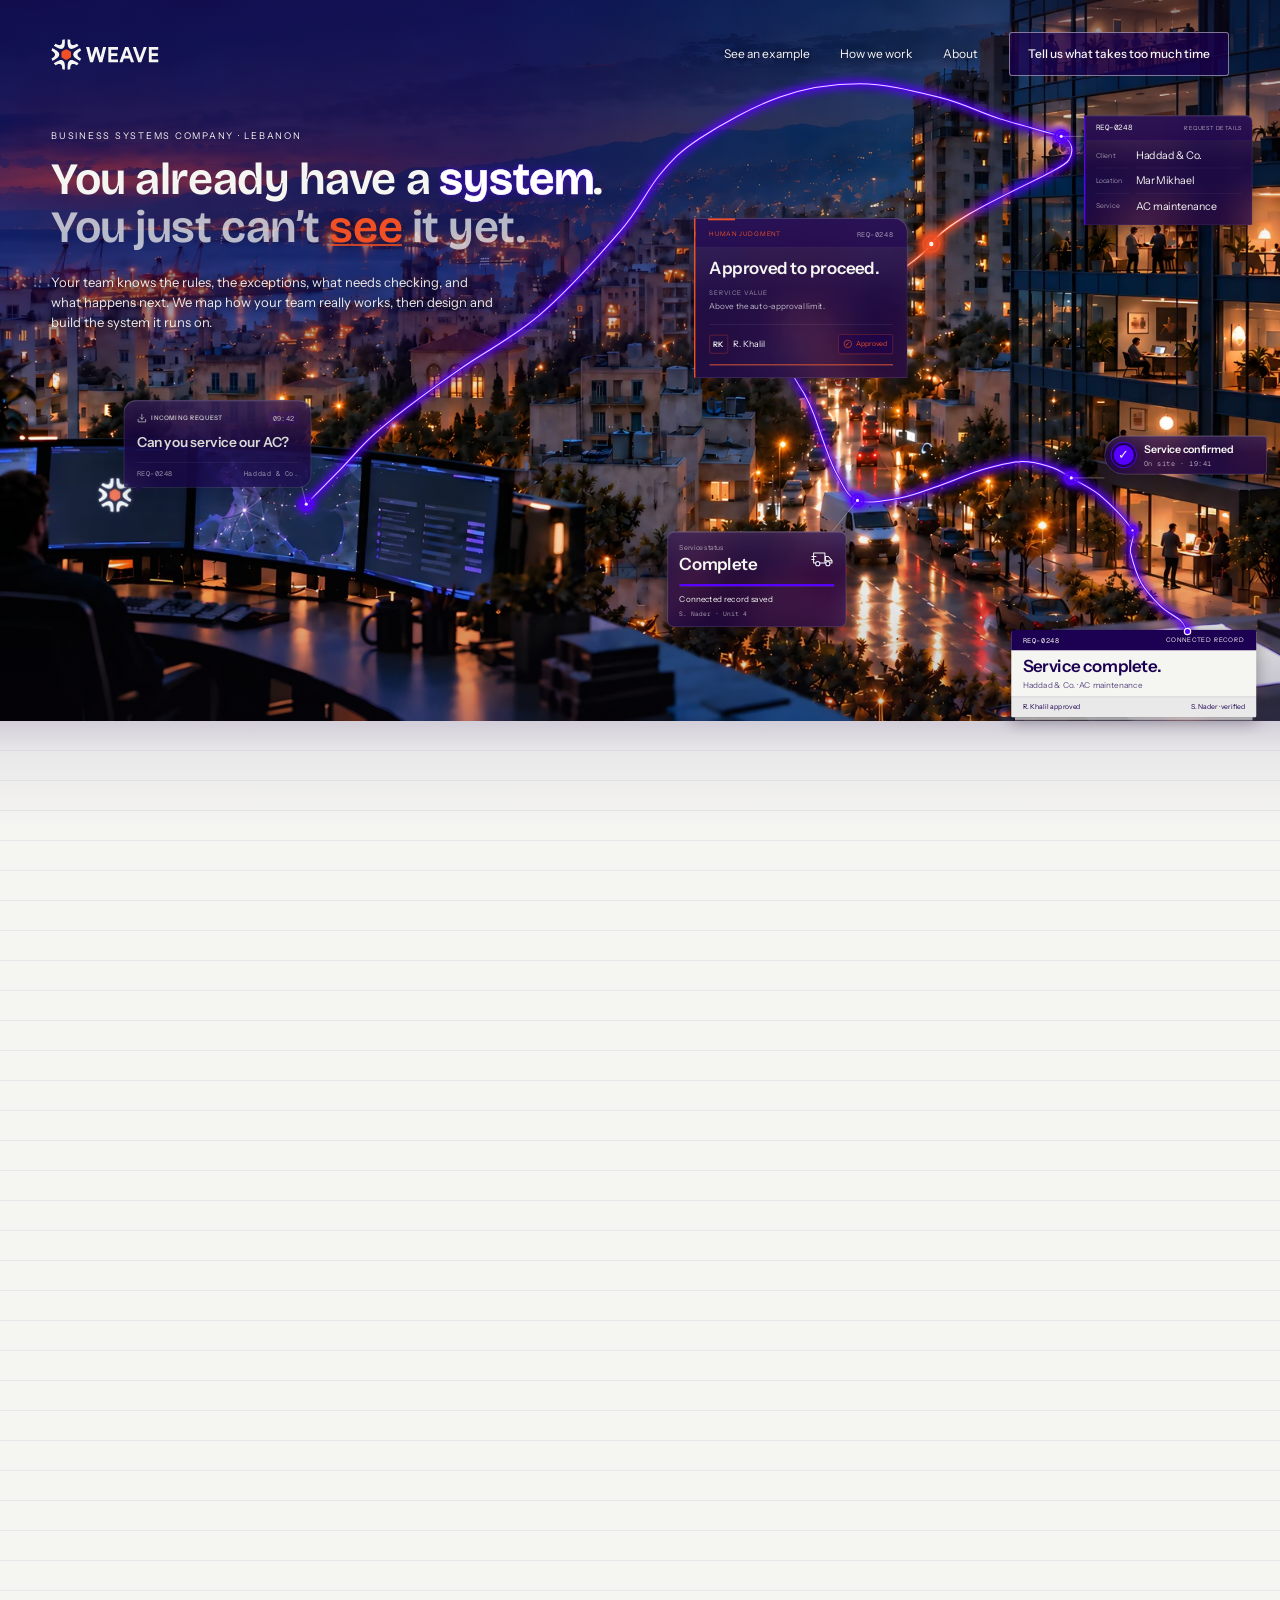
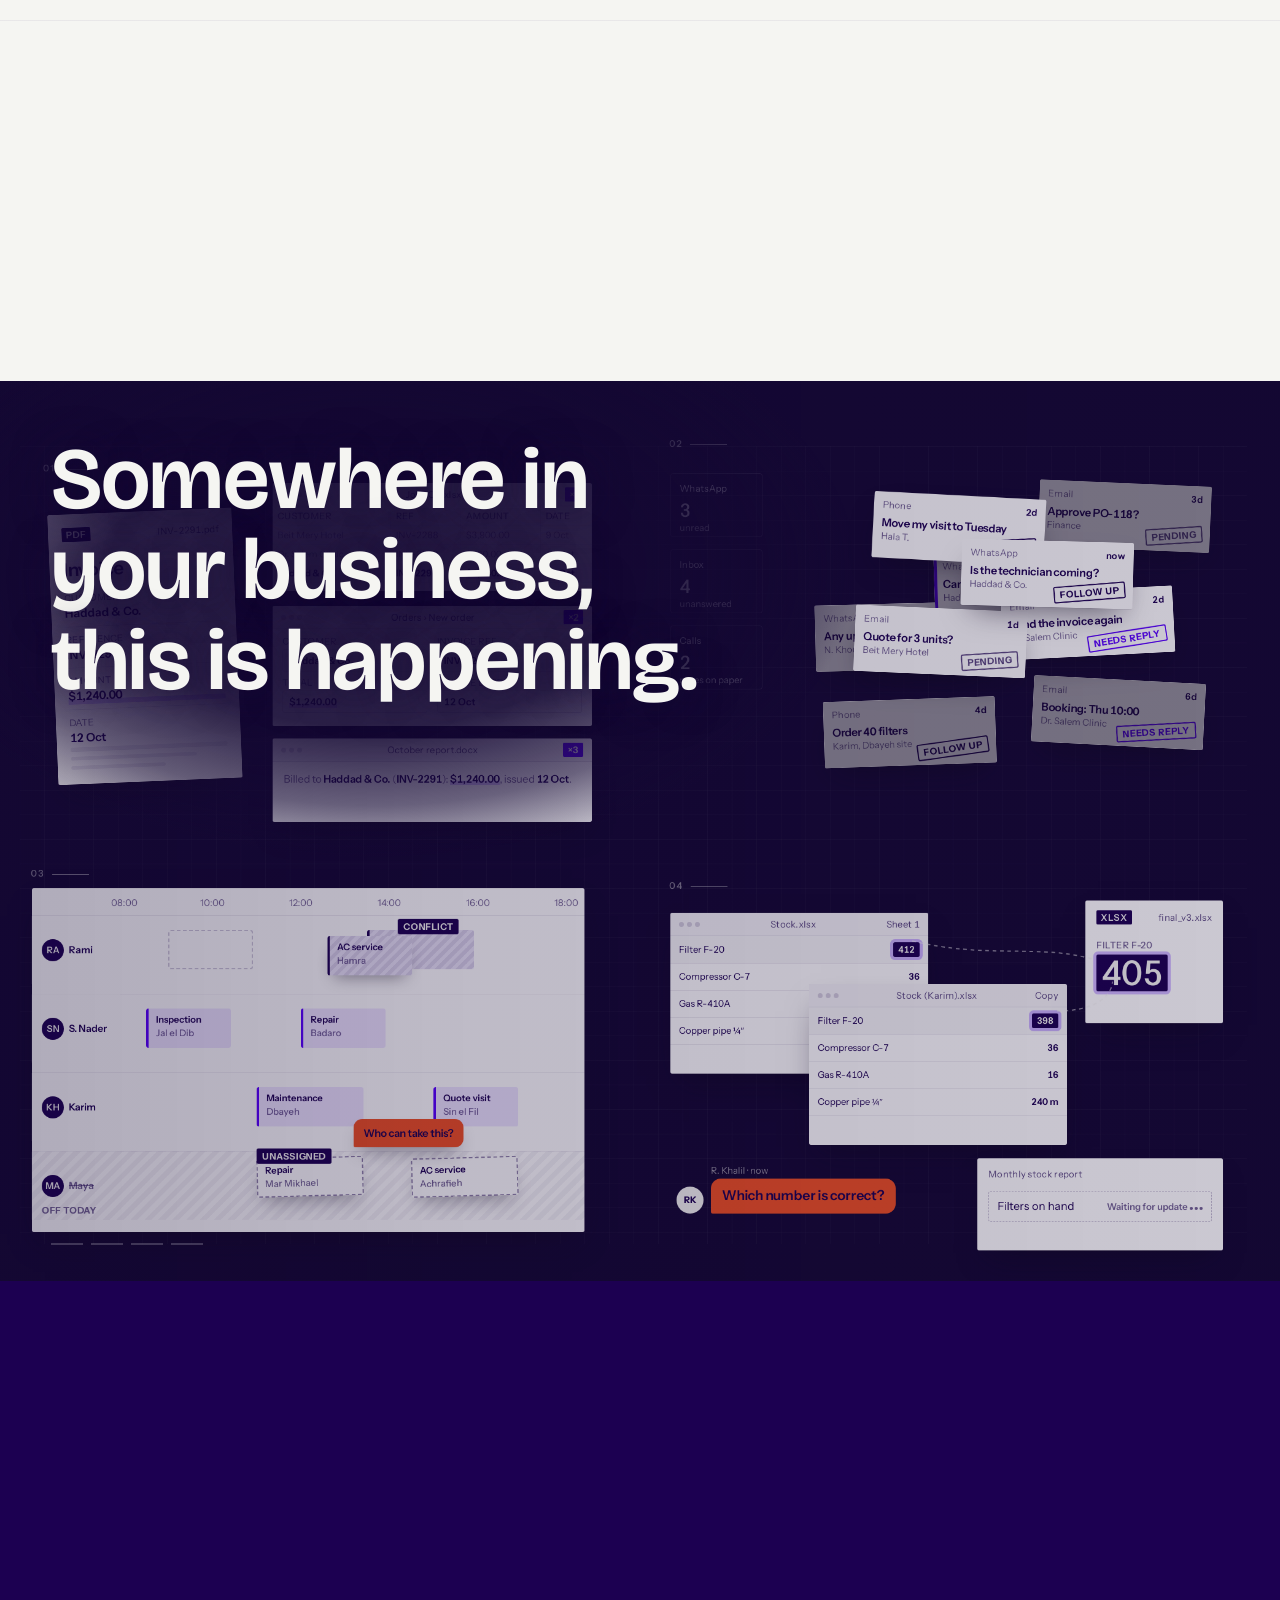
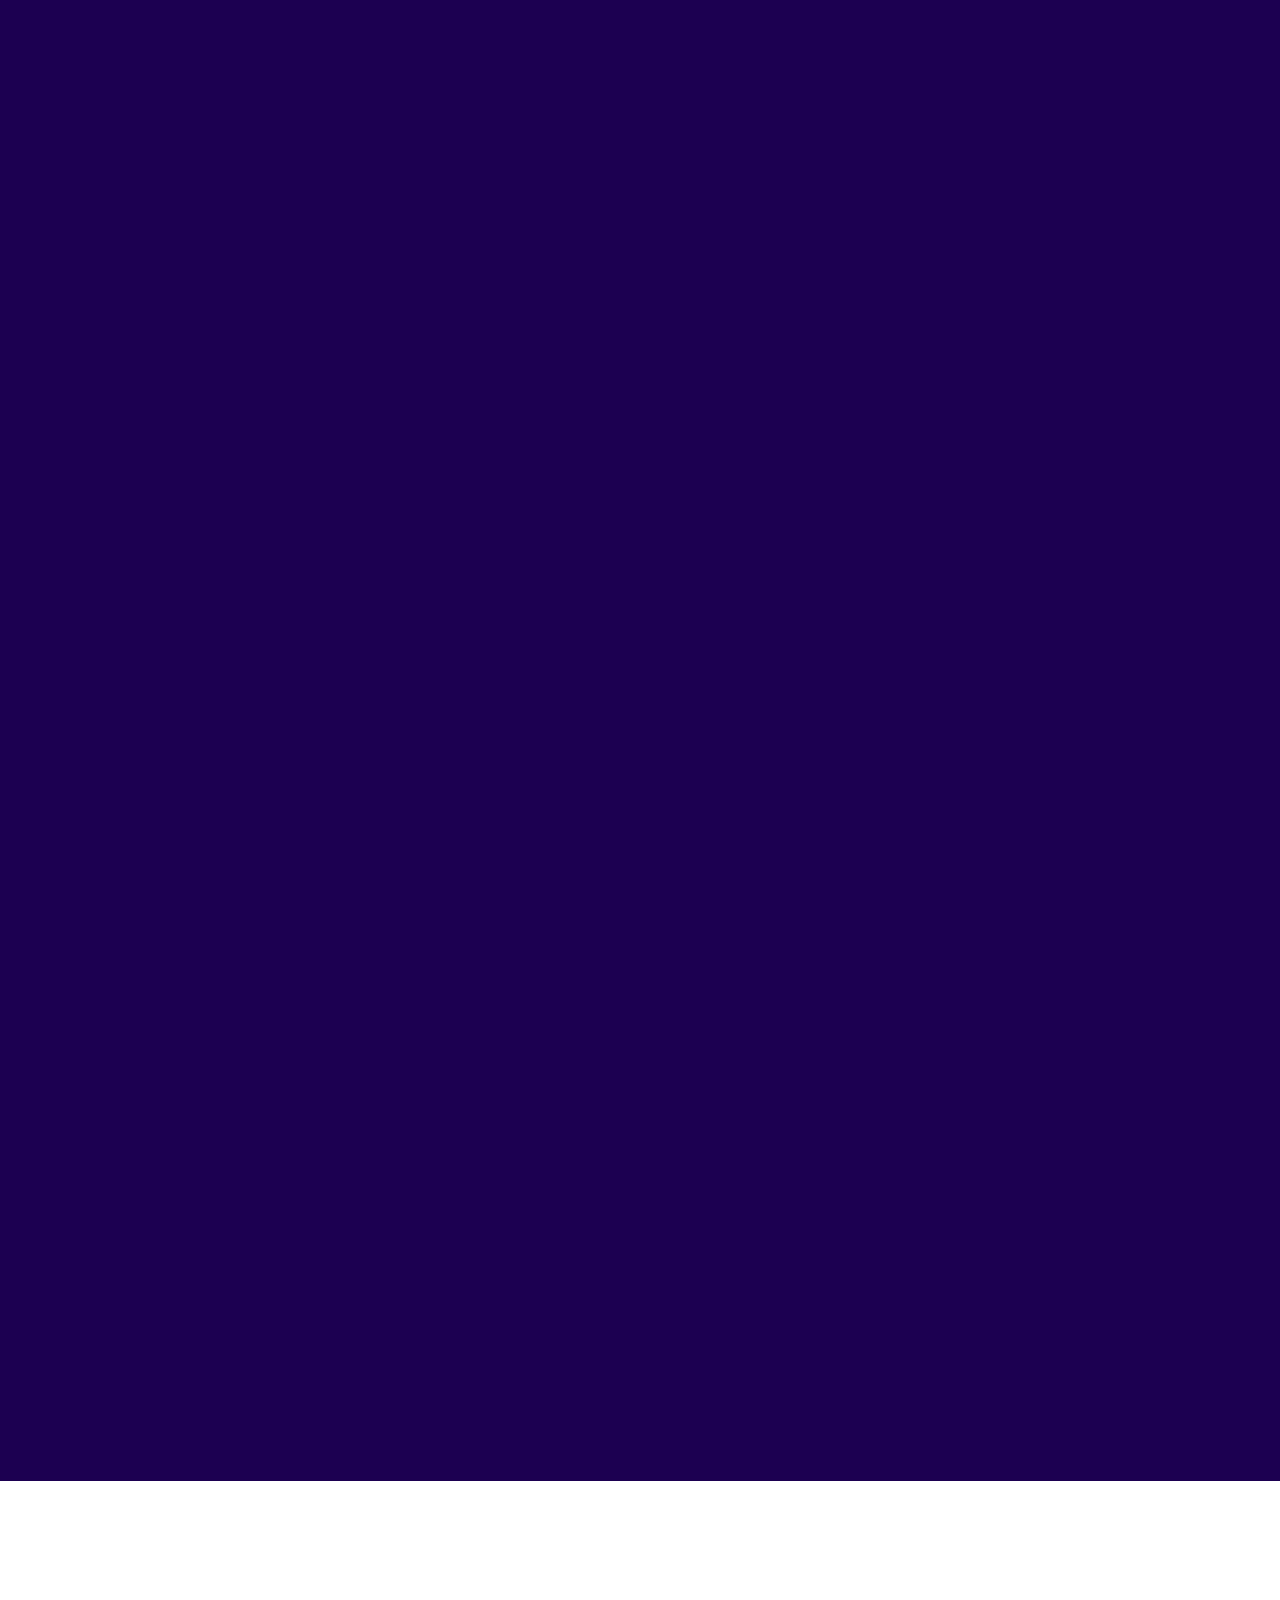
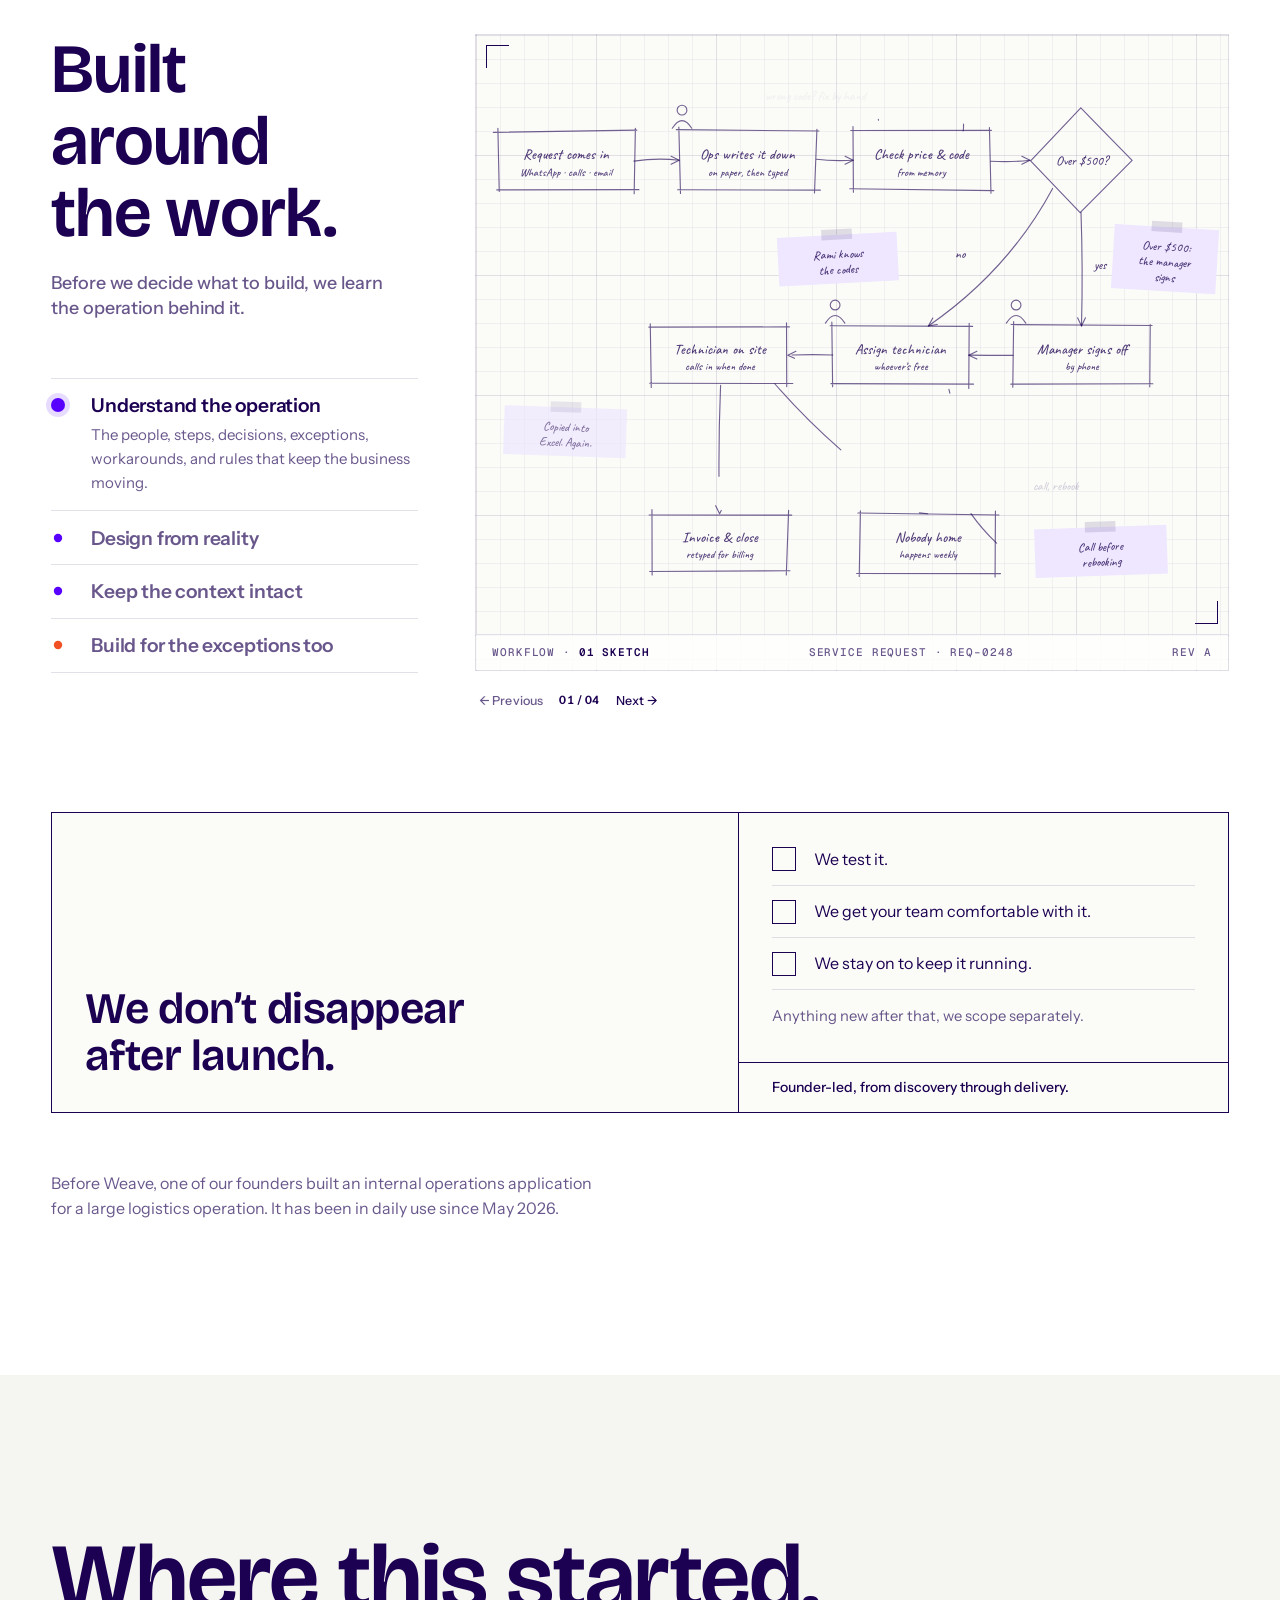
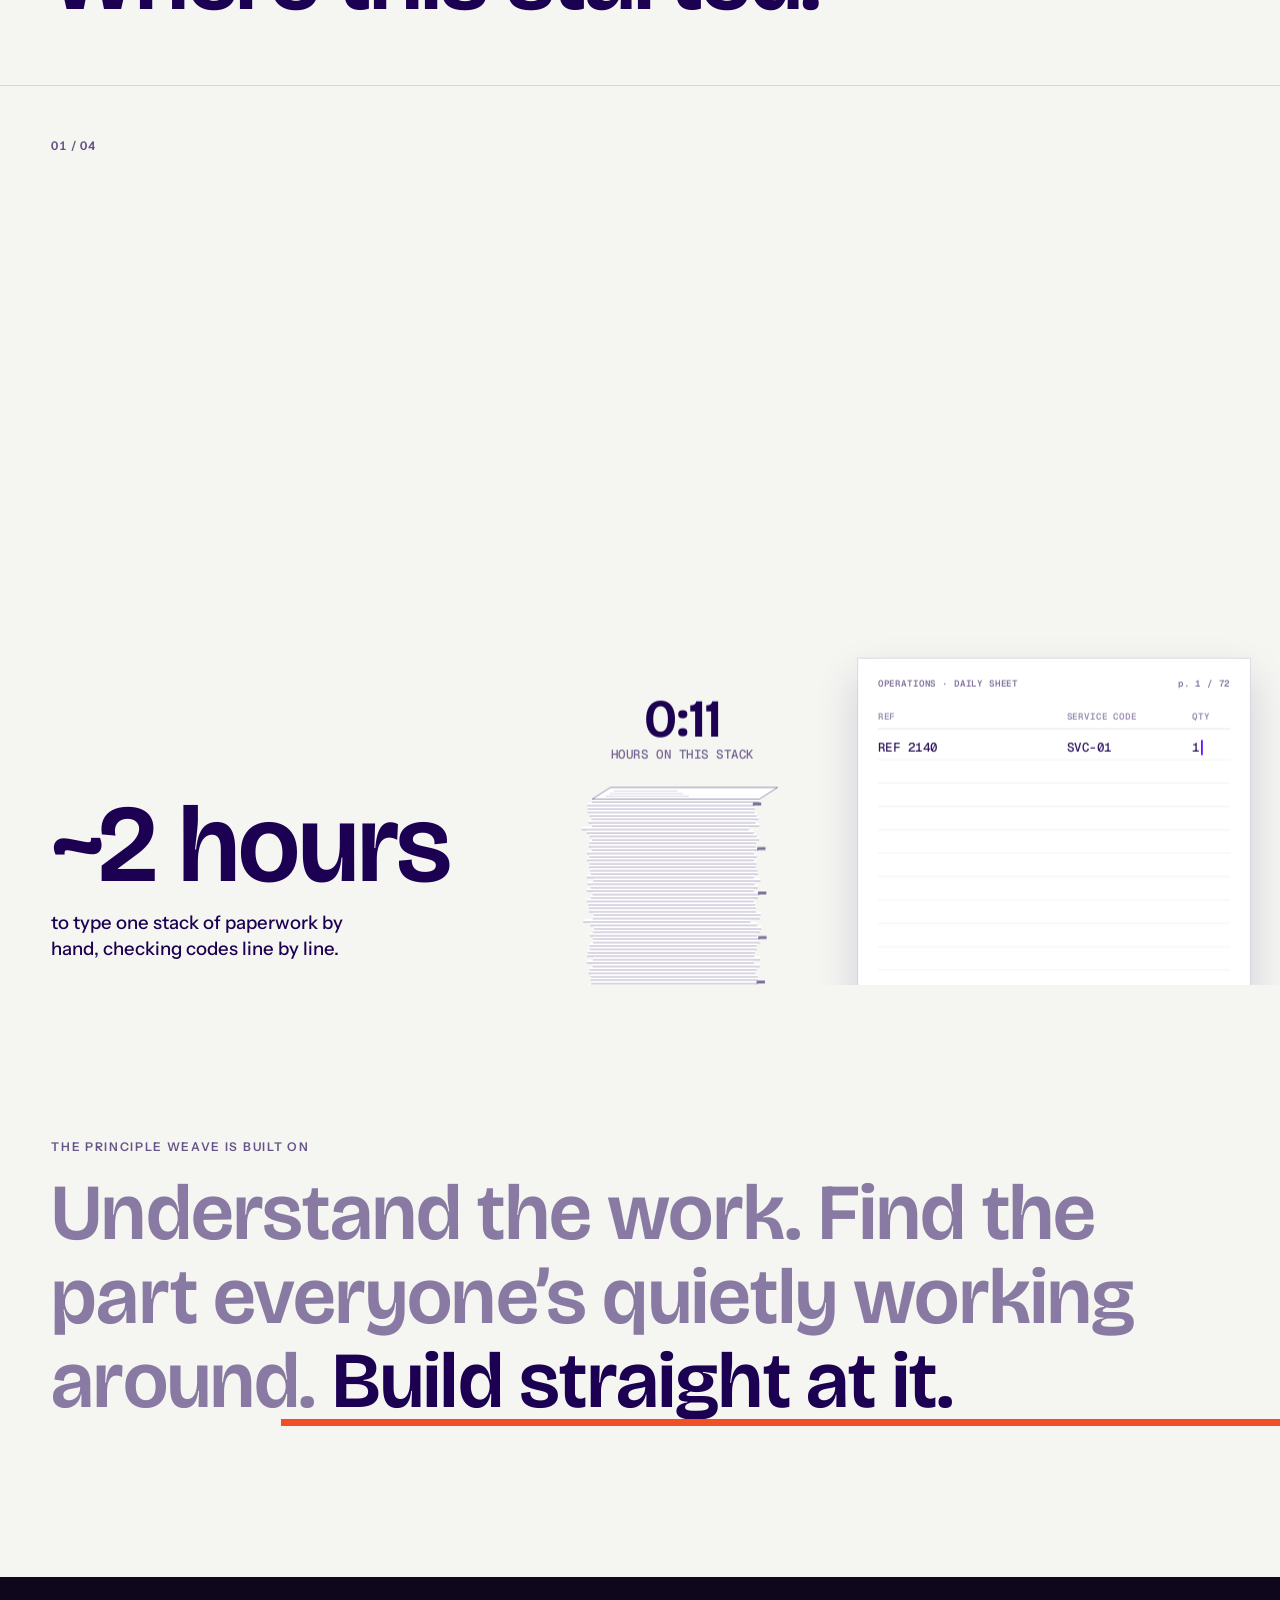
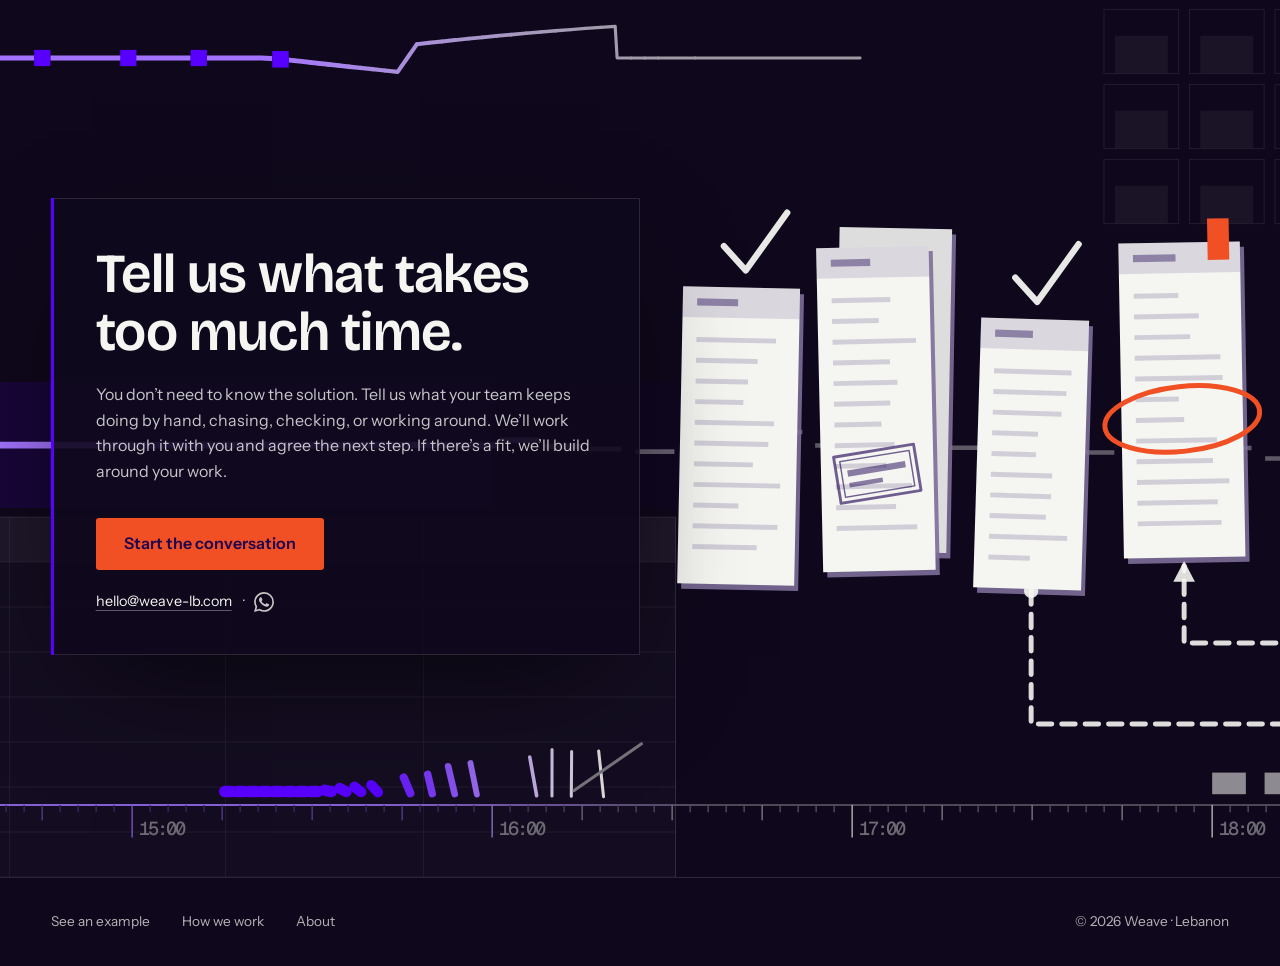
==== commit cd8f5203: "slowed s1 hero animation mobile" ====
--- a/index.html
+++ b/index.html
@@ -708,12 +708,12 @@
 
 
 </style>
-<link rel="stylesheet" href="css/s2.css?v=2026-11-11-1">
-<link rel="stylesheet" href="s1-s2-transition.css?v=2026-11-11-1">
-<link rel="stylesheet" href="css/s3.css?v=2026-11-11-1">
-<link rel="stylesheet" href="css/s4.css?v=2026-11-11-1">
-<link rel="stylesheet" href="css/s5.css?v=2026-11-11-1">
-<link rel="stylesheet" href="css/s6.css?v=2026-11-11-1">
+<link rel="stylesheet" href="css/s2.css?v=2026-11-11-2">
+<link rel="stylesheet" href="s1-s2-transition.css?v=2026-11-11-2">
+<link rel="stylesheet" href="css/s3.css?v=2026-11-11-2">
+<link rel="stylesheet" href="css/s4.css?v=2026-11-11-2">
+<link rel="stylesheet" href="css/s5.css?v=2026-11-11-2">
+<link rel="stylesheet" href="css/s6.css?v=2026-11-11-2">
 <style>
 /* ═══ Phones (v2): S2 and S4 as decks to swipe ═══════════════════════════════════
    Everything here is inside @media (max-width:767px); from 768px the page is exactly as before.
@@ -912,7 +912,7 @@
 </head>
 <body class="no-js">
 <script>document.body.classList.remove('no-js');</script>
-<script src="js/smooth.js?v=2026-11-11-1"></script>
+<script src="js/smooth.js?v=2026-11-11-2"></script>
 <!-- The Weave logo, defined once: the nav uses it. The hexagon carries its own orange. -->
 <svg class="wv-sprite" width="0" height="0" style="position:absolute;overflow:hidden" aria-hidden="true" focusable="false"><defs><clipPath id="wv-mark-clip"><circle cx="200" cy="203.7" r="200"/></clipPath></defs><symbol id="wv-logo" viewBox="0 0 1410.83 407.41"><g clip-path="url(#wv-mark-clip)"><path d="M263,178.86v49.69a20,20,0,0,1-10,17.32l-43,24.85a20,20,0,0,1-20,0l-43-24.85a20,20,0,0,1-10-17.32V178.86a20,20,0,0,1,10-17.32l43-24.85a20,20,0,0,1,20,0l43,24.85A20,20,0,0,1,263,178.86Z" class="wordmark-hex" style="fill:var(--orange)"/><path d="M347.44,203.7c0,8.66,2,17.09,12.73,27.9C374.89,246.39,400,257.18,400,257.18L386.14,288.7s-38.79-16.54-70.56-42.53c-17.8-14.57-24.11-29-24.11-42.47s6.31-27.89,24.11-42.46c31.77-26,70.56-42.54,70.56-42.54L400,150.23S374.89,161,360.17,175.8C349.42,186.62,347.44,195.05,347.44,203.7Z"/><path d="M273.72,76c7.5,4.33,15.79,6.83,30.53,2.92,20.16-5.35,42.06-21.7,42.06-21.7L366.68,85S333,110.32,294.57,124.84c-21.52,8.13-37.19,6.38-48.84-.35s-21-19.41-24.71-42.12C214.39,41.87,219.46,0,219.46,0l34.23,3.76S250.47,30.9,255.92,51C259.91,65.76,266.22,71.69,273.72,76Z"/><path d="M126.28,76c7.5-4.33,13.81-10.26,17.8-25,5.45-20.14,2.23-47.28,2.23-47.28L180.54,0s5.07,41.87-1.56,82.37c-3.71,22.71-13.07,35.4-24.71,42.12s-27.32,8.48-48.84.35C67,110.32,33.32,85,33.32,85L53.69,57.24s21.9,16.35,42.06,21.7C110.49,82.85,118.78,80.35,126.28,76Z"/><path d="M52.56,203.7c0-8.65-2-17.08-12.73-27.9C25.11,161,0,150.23,0,150.23L13.86,118.7s38.79,16.55,70.56,42.54c17.8,14.57,24.11,29,24.11,42.46s-6.31,27.9-24.11,42.47c-31.77,26-70.56,42.53-70.56,42.53L0,257.18s25.11-10.79,39.83-25.58C50.58,220.79,52.56,212.36,52.56,203.7Z"/><path d="M126.28,331.39c-7.5-4.33-15.79-6.83-30.53-2.92-20.16,5.35-42.06,21.7-42.06,21.7L33.32,322.41S67,297.08,105.43,282.57c21.52-8.13,37.19-6.38,48.84.35s21,19.41,24.71,42.11c6.63,40.51,1.56,82.38,1.56,82.38l-34.23-3.76s3.22-27.14-2.23-47.28C140.09,341.65,133.78,335.72,126.28,331.39Z"/><path d="M273.72,331.39c-7.5,4.33-13.81,10.26-17.8,25-5.45,20.14-2.23,47.28-2.23,47.28l-34.23,3.76S214.39,365.54,221,325c3.71-22.7,13.07-35.39,24.71-42.11s27.32-8.48,48.84-.35c38.39,14.51,72.11,39.84,72.11,39.84l-20.37,27.76s-21.9-16.35-42.06-21.7C289.51,324.56,281.22,327.06,273.72,331.39Z"/></g><path d="M513.08,303.7,460,103.7h41.9L529.28,216l3.35,20.94h2.23L539.33,216l35.2-112.3h37.15L646,216l4.46,20.39h2.24L656.09,216l27.1-112.3h41.9l-51.68,200h-40.5L598.83,183l-4.47-21.51h-2.23L587.66,183,551.9,303.7Z"/><polygon points="878.99 139.46 878.99 103.7 752.18 103.7 752.18 303.7 878.99 303.7 878.99 267.95 789.88 267.95 789.88 221.58 870.05 221.58 870.05 185.83 789.88 185.83 789.88 139.46 878.99 139.46"/><path d="M1090.72,303.7l-75.14-200h-43.3l-74.85,200h41.62l16.79-47.76h76.47l16.8,47.76Zm-98.88-82.4H968L985.7,171,993,147h2.23l7.26,24,17.68,50.28Z"/><path d="M1144.62,303.7,1074,103.7h40.78l41.34,120.68,7.26,25.41h2.24l7.82-25.41,43-120.68h40.78l-72.91,200Z"/><polygon points="1410.83 139.46 1410.83 103.7 1284.01 103.7 1284.01 303.7 1410.83 303.7 1410.83 267.95 1321.72 267.95 1321.72 221.58 1401.89 221.58 1401.89 185.83 1321.72 185.83 1321.72 139.46 1410.83 139.46"/></symbol><symbol id="wa-glyph" viewBox="0 0 24 24"><path d="M17.472 14.382c-.297-.149-1.758-.867-2.03-.967-.273-.099-.471-.148-.67.15-.197.297-.767.966-.94 1.164-.173.199-.347.223-.644.075-.297-.15-1.255-.463-2.39-1.475-.883-.788-1.48-1.761-1.653-2.059-.173-.297-.018-.458.13-.606.134-.133.298-.347.446-.52.149-.174.198-.298.298-.497.099-.198.05-.371-.025-.52-.075-.149-.669-1.612-.916-2.207-.242-.579-.487-.5-.669-.51-.173-.008-.371-.01-.57-.01-.198 0-.52.074-.792.372-.272.297-1.04 1.016-1.04 2.479 0 1.462 1.065 2.875 1.213 3.074.149.198 2.096 3.2 5.077 4.487.709.306 1.262.489 1.694.625.712.227 1.36.195 1.871.118.571-.085 1.758-.719 2.006-1.413.248-.694.248-1.289.173-1.413-.074-.124-.272-.198-.57-.347m-5.421 7.403h-.004a9.87 9.87 0 0 1-5.031-1.378l-.361-.214-3.741.982.998-3.648-.235-.374a9.86 9.86 0 0 1-1.51-5.26c.001-5.45 4.436-9.884 9.888-9.884 2.64 0 5.122 1.03 6.988 2.898a9.825 9.825 0 0 1 2.893 6.994c-.003 5.45-4.437 9.884-9.885 9.884m8.413-18.297A11.815 11.815 0 0 0 12.05 0C5.495 0 .16 5.335.157 11.892c0 2.096.547 4.142 1.588 5.945L.057 24l6.305-1.654a11.882 11.882 0 0 0 5.683 1.448h.005c6.554 0 11.89-5.335 11.893-11.893a11.821 11.821 0 0 0-3.48-8.413Z"/></symbol></svg>
 <main>
@@ -1201,7 +1201,7 @@
 </div>
 </div>
 </section>
-<script src="js/s2.js?v=2026-11-11-1"></script>
+<script src="js/s2.js?v=2026-11-11-2"></script>
 
 <section class="s3" aria-labelledby="s3-title">
 <div class="s3-track">
@@ -1322,7 +1322,7 @@
   </div>
 </div>
 </section>
-<script src="js/s3.js?v=2026-11-11-1"></script>
+<script src="js/s3.js?v=2026-11-11-2"></script>
 
 <section class="s4" id="how-we-work" aria-labelledby="s4-title">
   <div class="s4-stage">
@@ -1375,7 +1375,7 @@
   <p class="s4-bridge"><span class="v2-d">Before Weave, one of our founders built an internal operations application for a large logistics operation. It has been in daily use since May 2026.</span><span class="v2-m">Before Weave, one of our founders built an operations app now used every day in a large logistics operation.</span></p>
 </div>
 </section>
-<script src="js/s4.js?v=2026-11-11-1"></script>
+<script src="js/s4.js?v=2026-11-11-2"></script>
 
 <section class="s5" id="about" aria-labelledby="s5-title">
   <header class="s5-intro">
@@ -1413,7 +1413,7 @@
   </div>
 
 </section>
-<script src="js/s5.js?v=2026-11-11-1"></script>
+<script src="js/s5.js?v=2026-11-11-2"></script>
 
 <section class="s6" id="contact" aria-labelledby="s6-title">
   <div class="s6-stage">
@@ -1434,14 +1434,14 @@
     <p class="s6-legal">© 2026 Weave · Lebanon</p>
   </div>
 </section>
-<script src="js/s6.js?v=2026-11-11-1"></script>
+<script src="js/s6.js?v=2026-11-11-2"></script>
 </main>
 
-<script src="js/nav.js?v=2026-11-11-1"></script>
-<script src="js/hero.js?v=2026-11-11-1"></script>
-<script src="js/hero-cards.js?v=2026-11-11-1"></script>
-<script src="s1-s2-transition.js?v=2026-11-11-1"></script>
-<script src="js/nav-jumps.js?v=2026-11-11-1"></script>
+<script src="js/nav.js?v=2026-11-11-2"></script>
+<script src="js/hero.js?v=2026-11-11-2"></script>
+<script src="js/hero-cards.js?v=2026-11-11-2"></script>
+<script src="s1-s2-transition.js?v=2026-11-11-2"></script>
+<script src="js/nav-jumps.js?v=2026-11-11-2"></script>
 <script>
 /* Phones (v2): the hero. Each card is placed beside its node on the cropped photo: measured from
    the thread mount (the plate's own box), so it follows the crop at any phone width. A card goes
